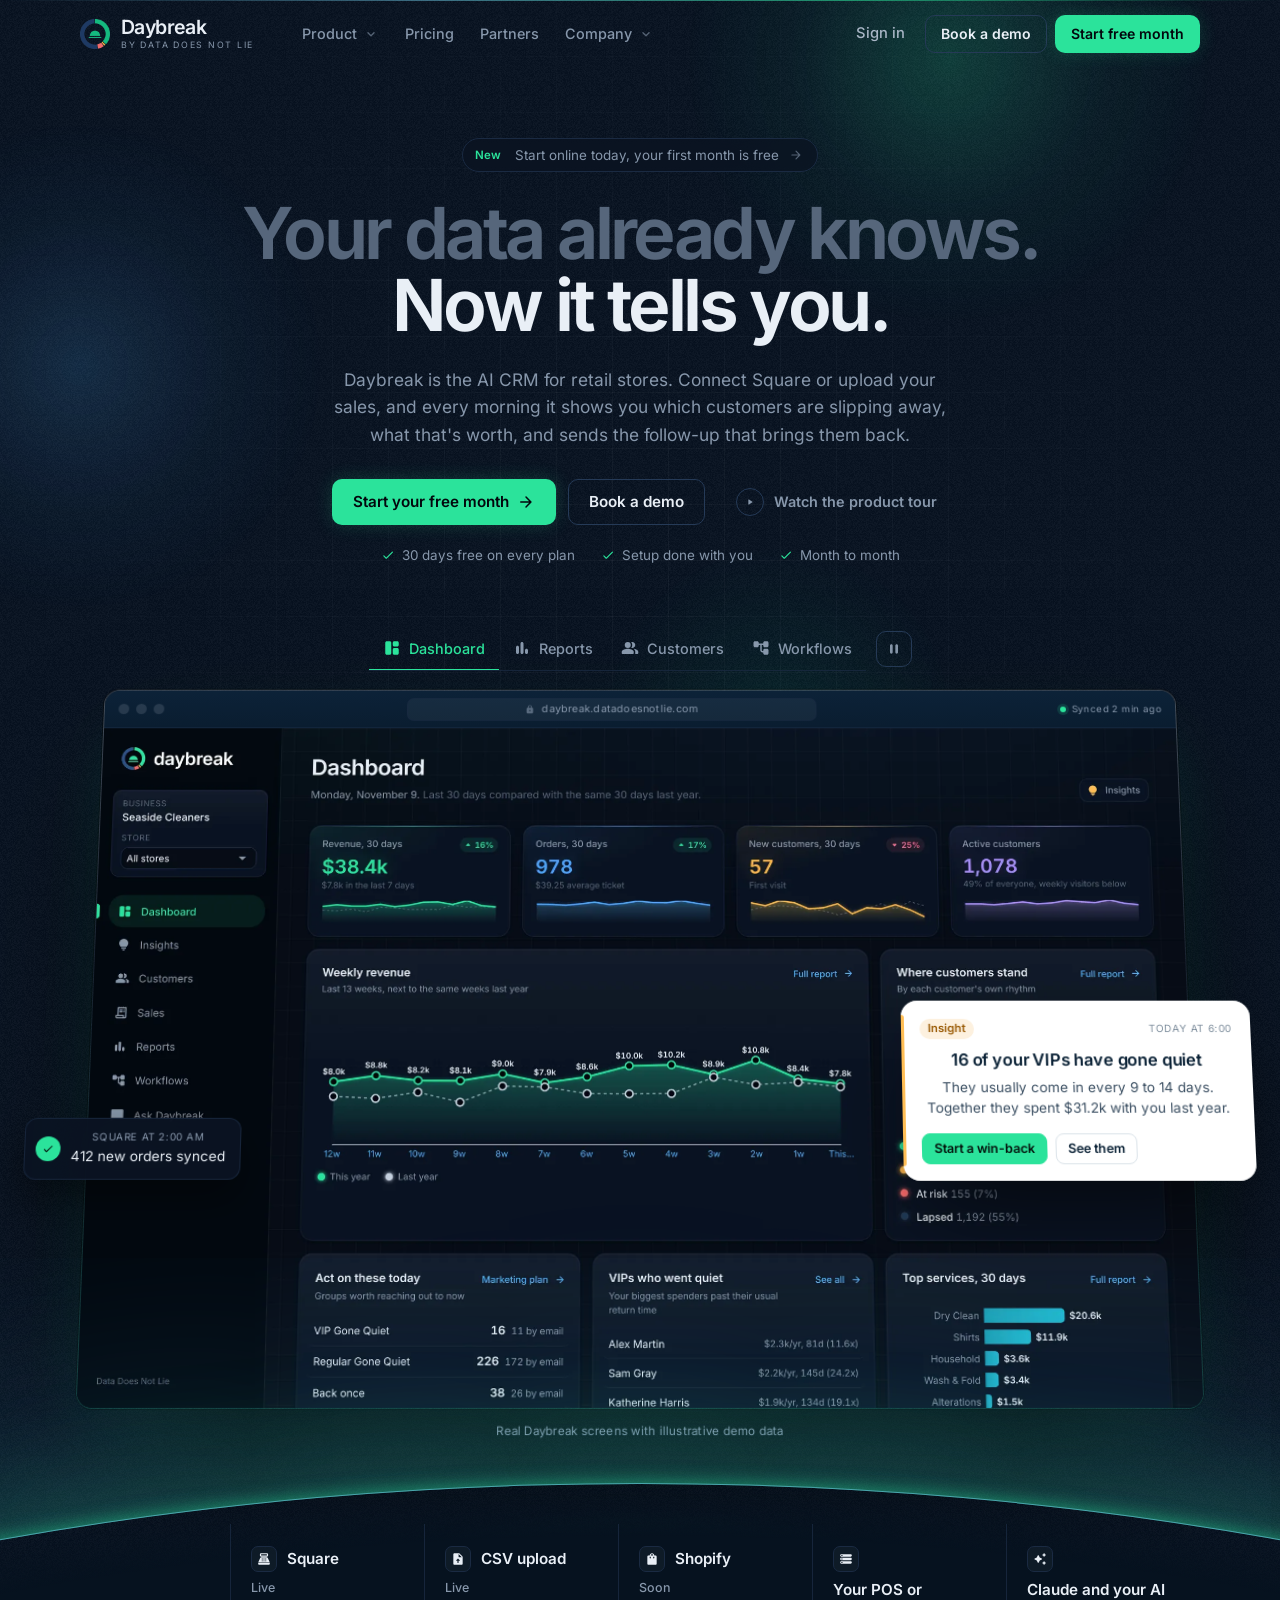
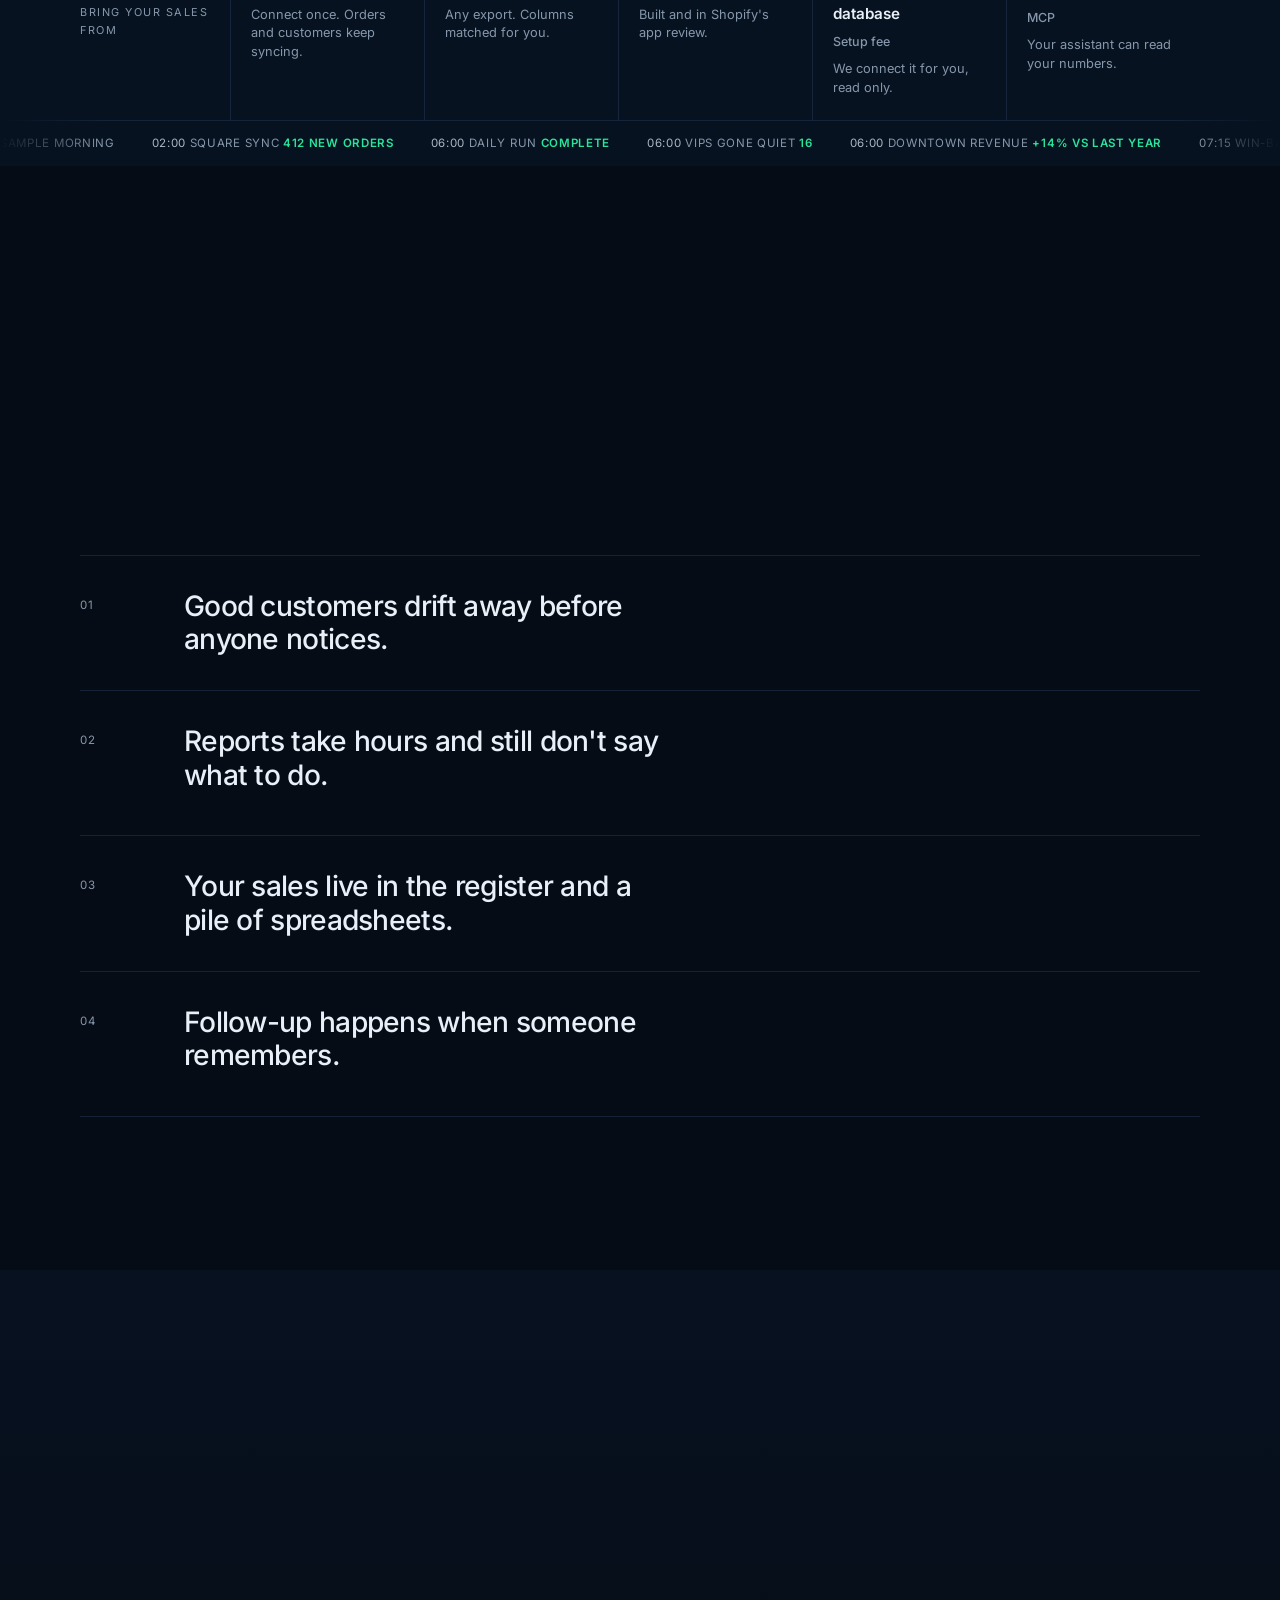
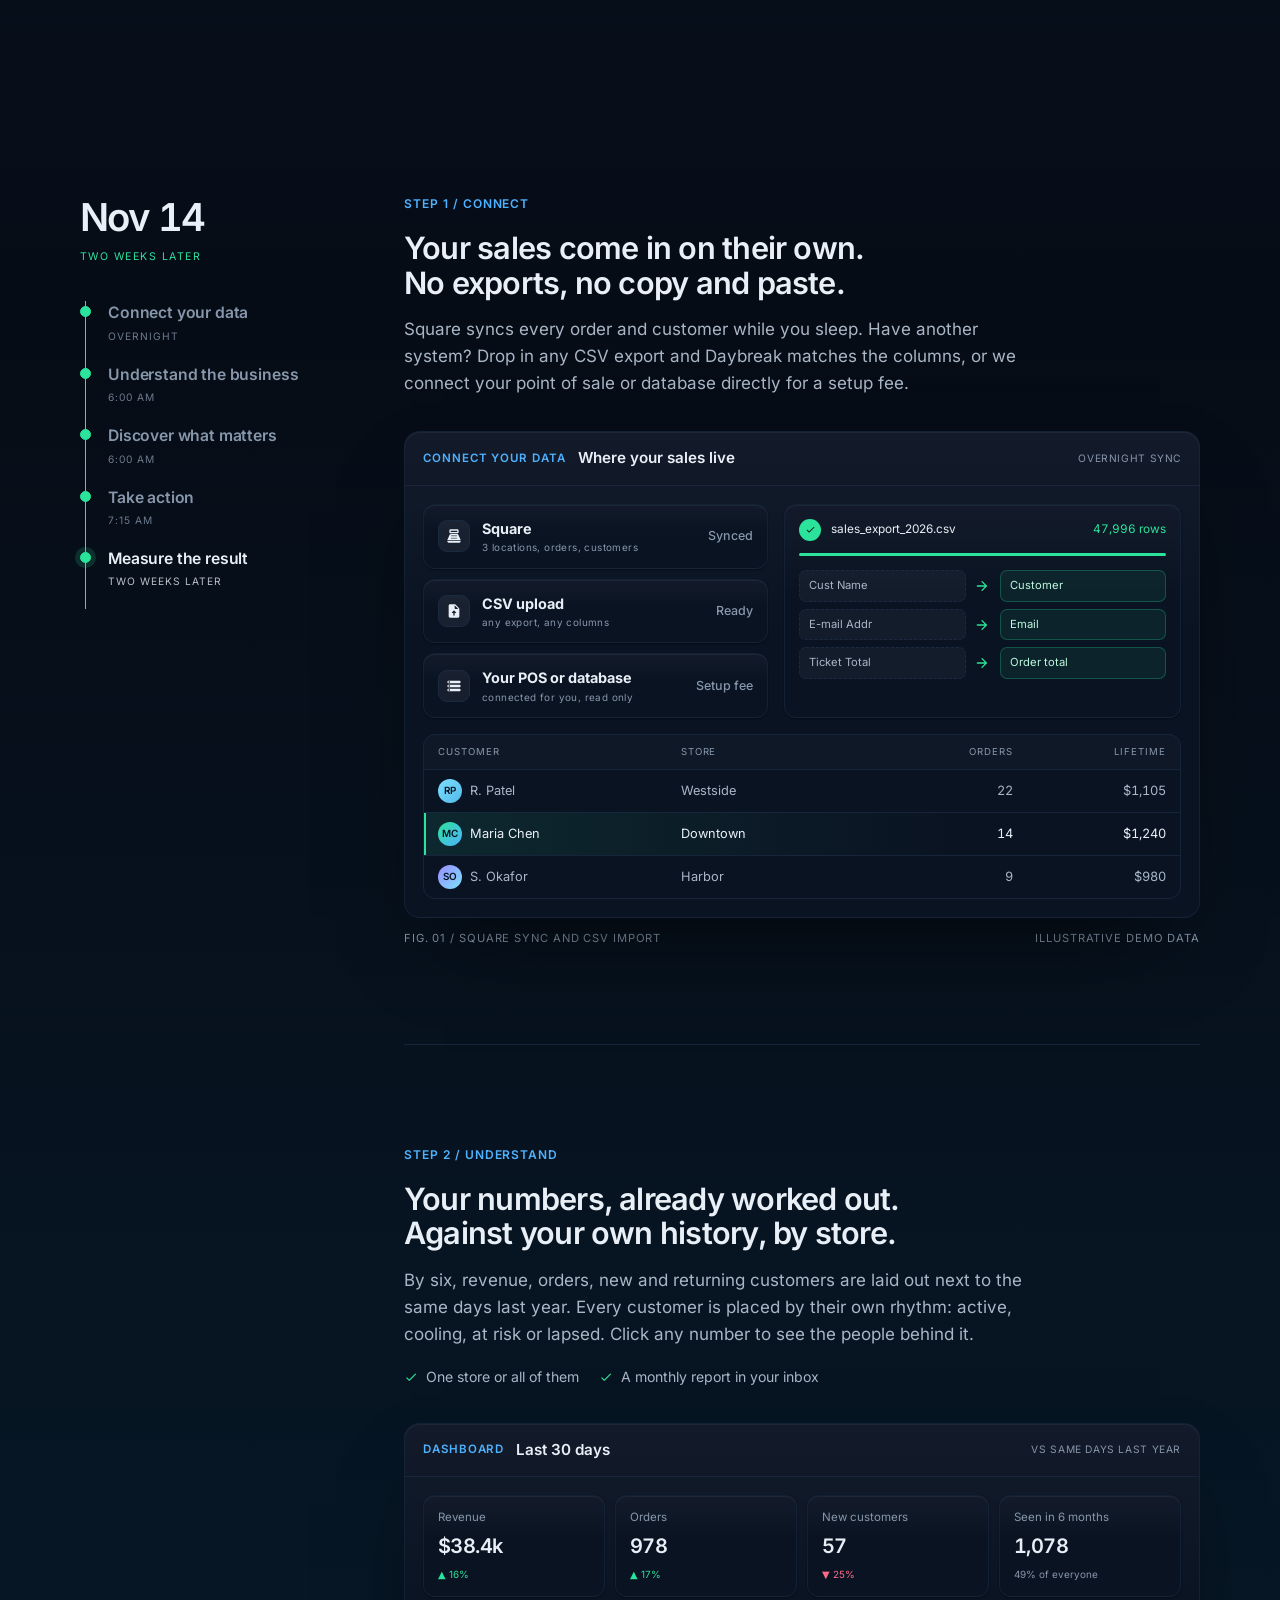
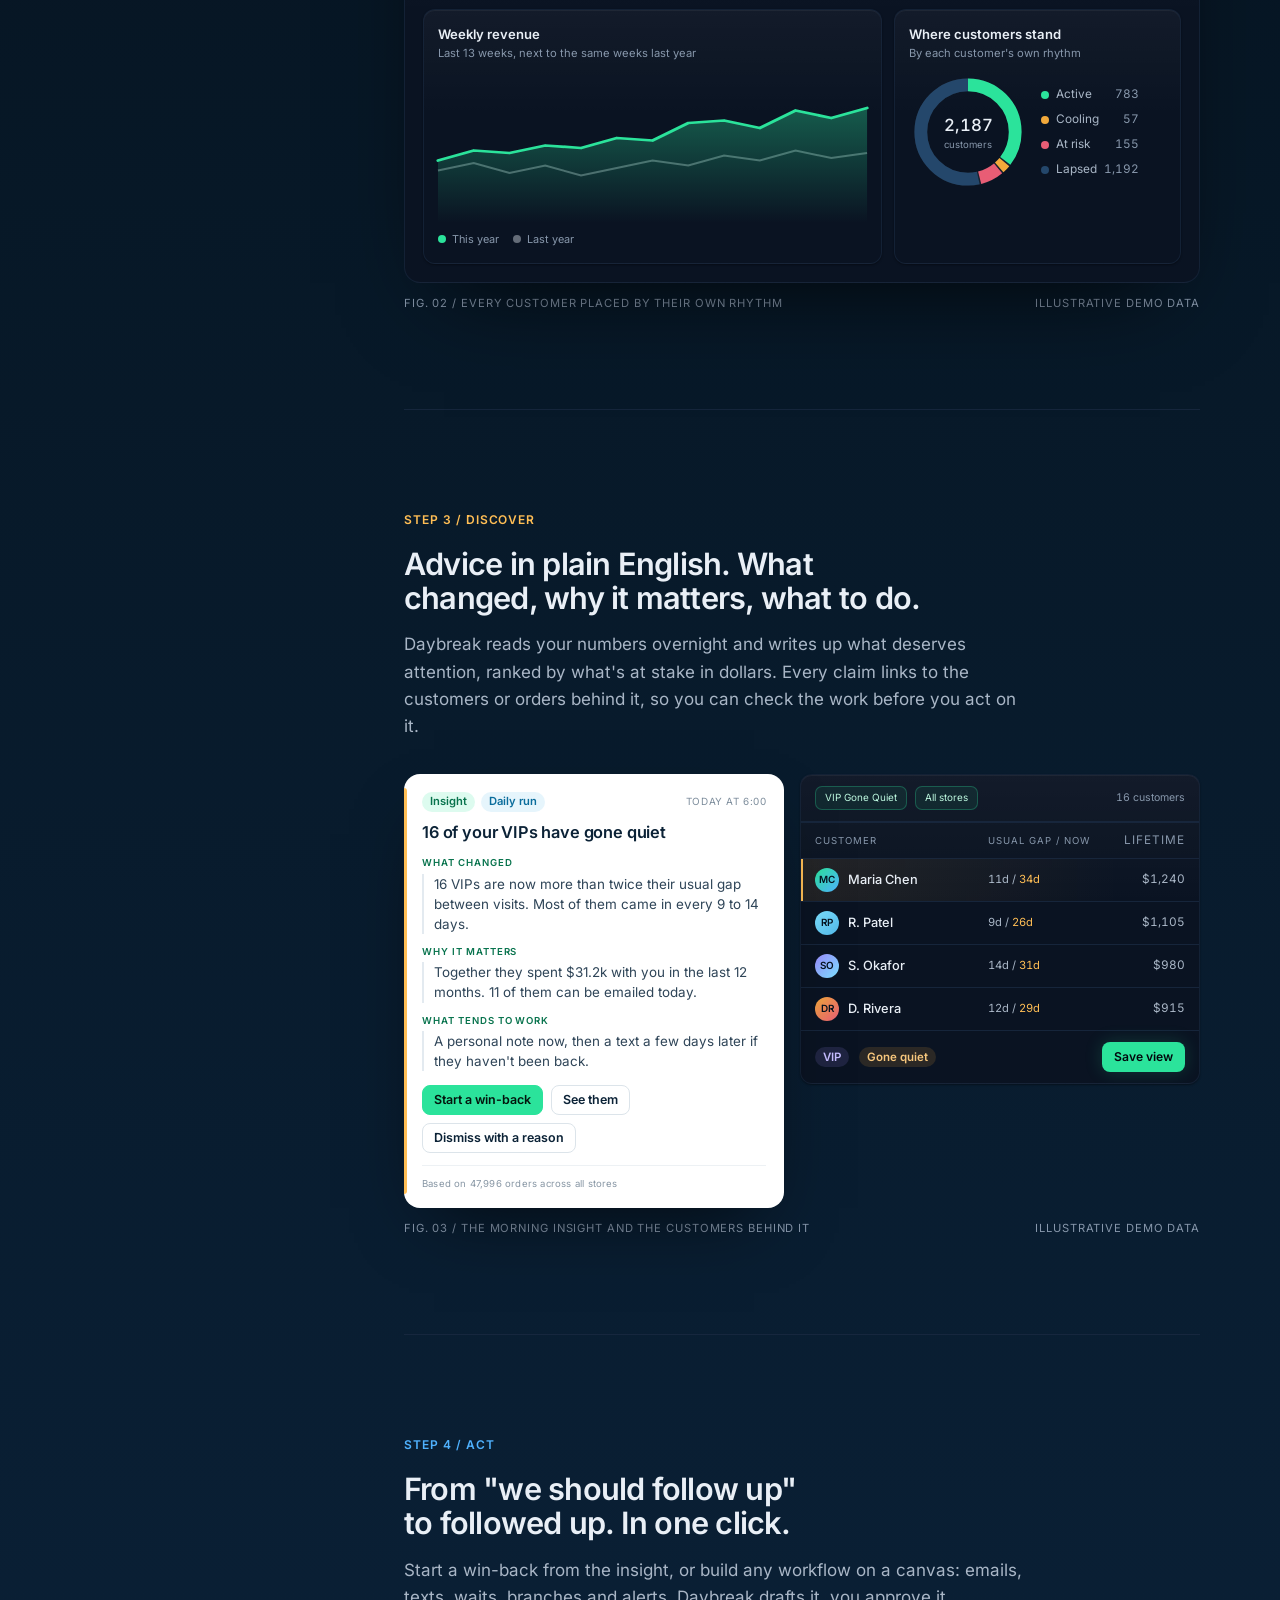
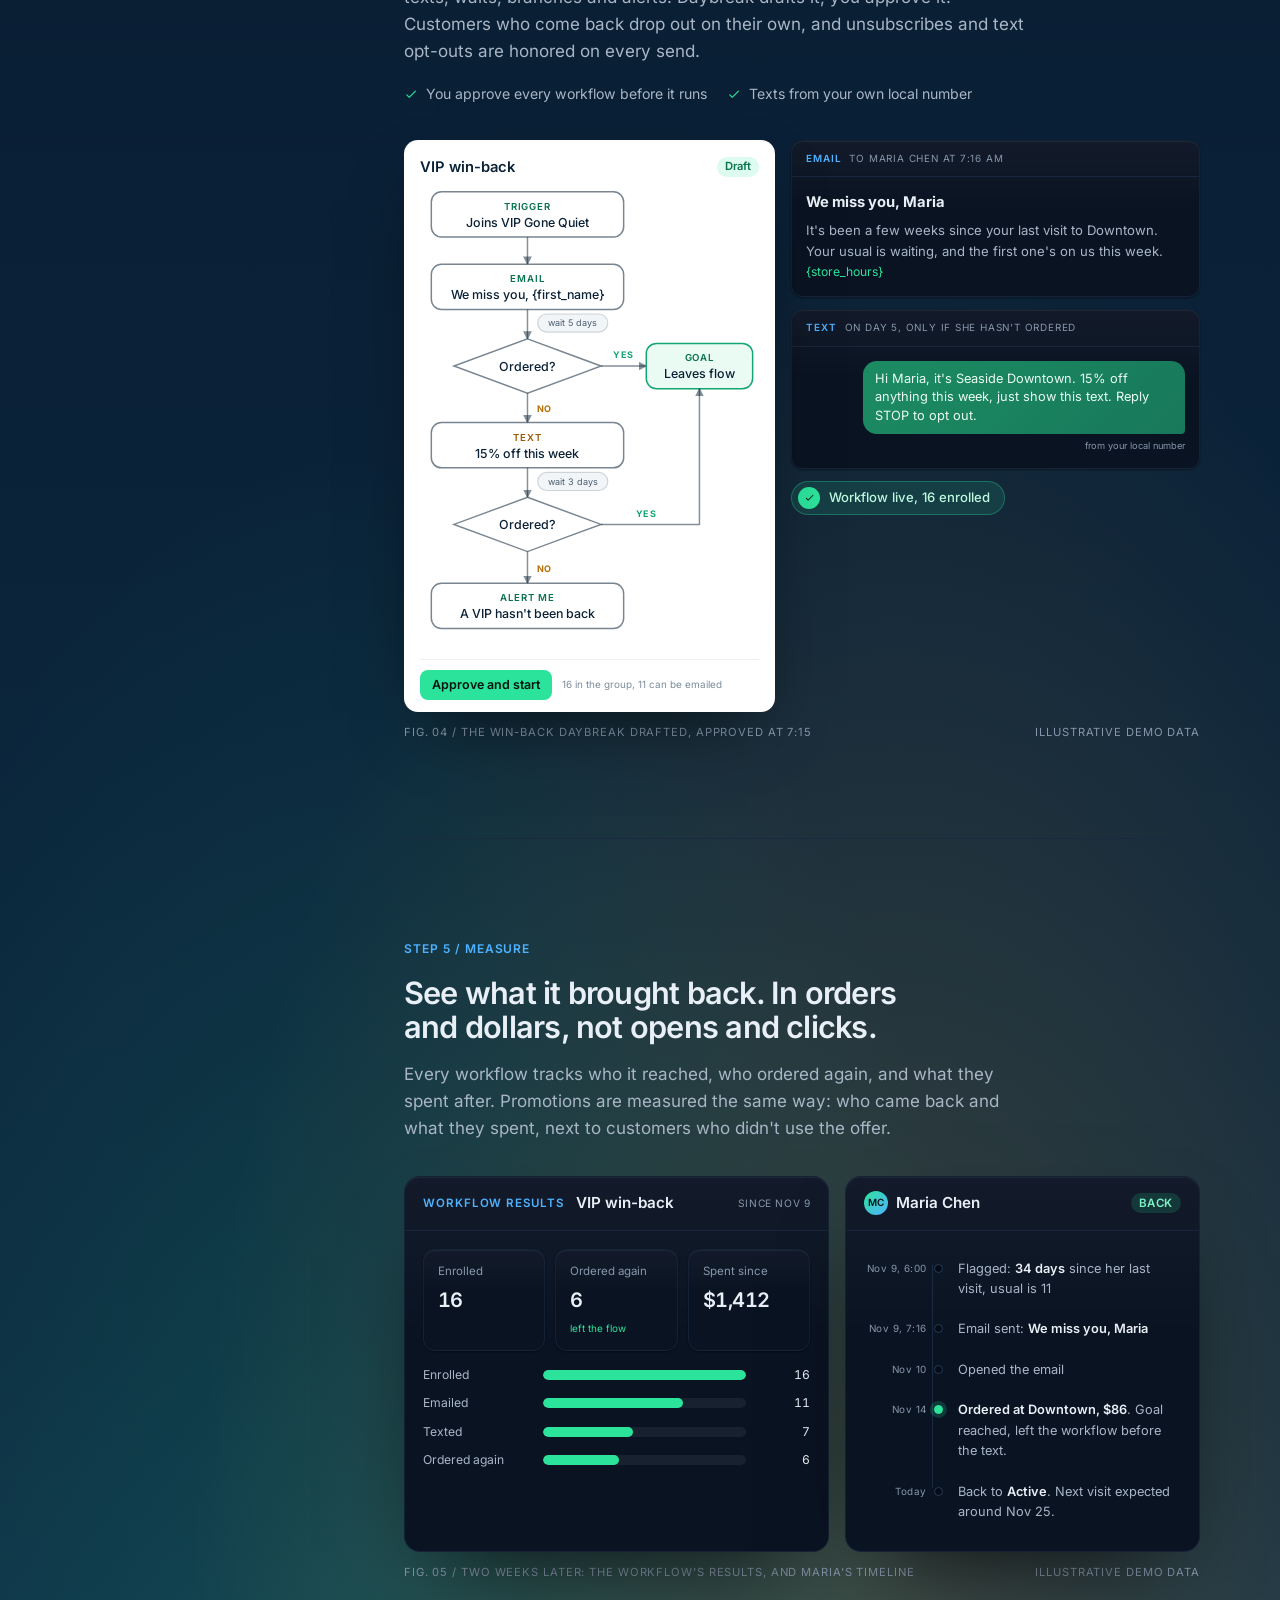
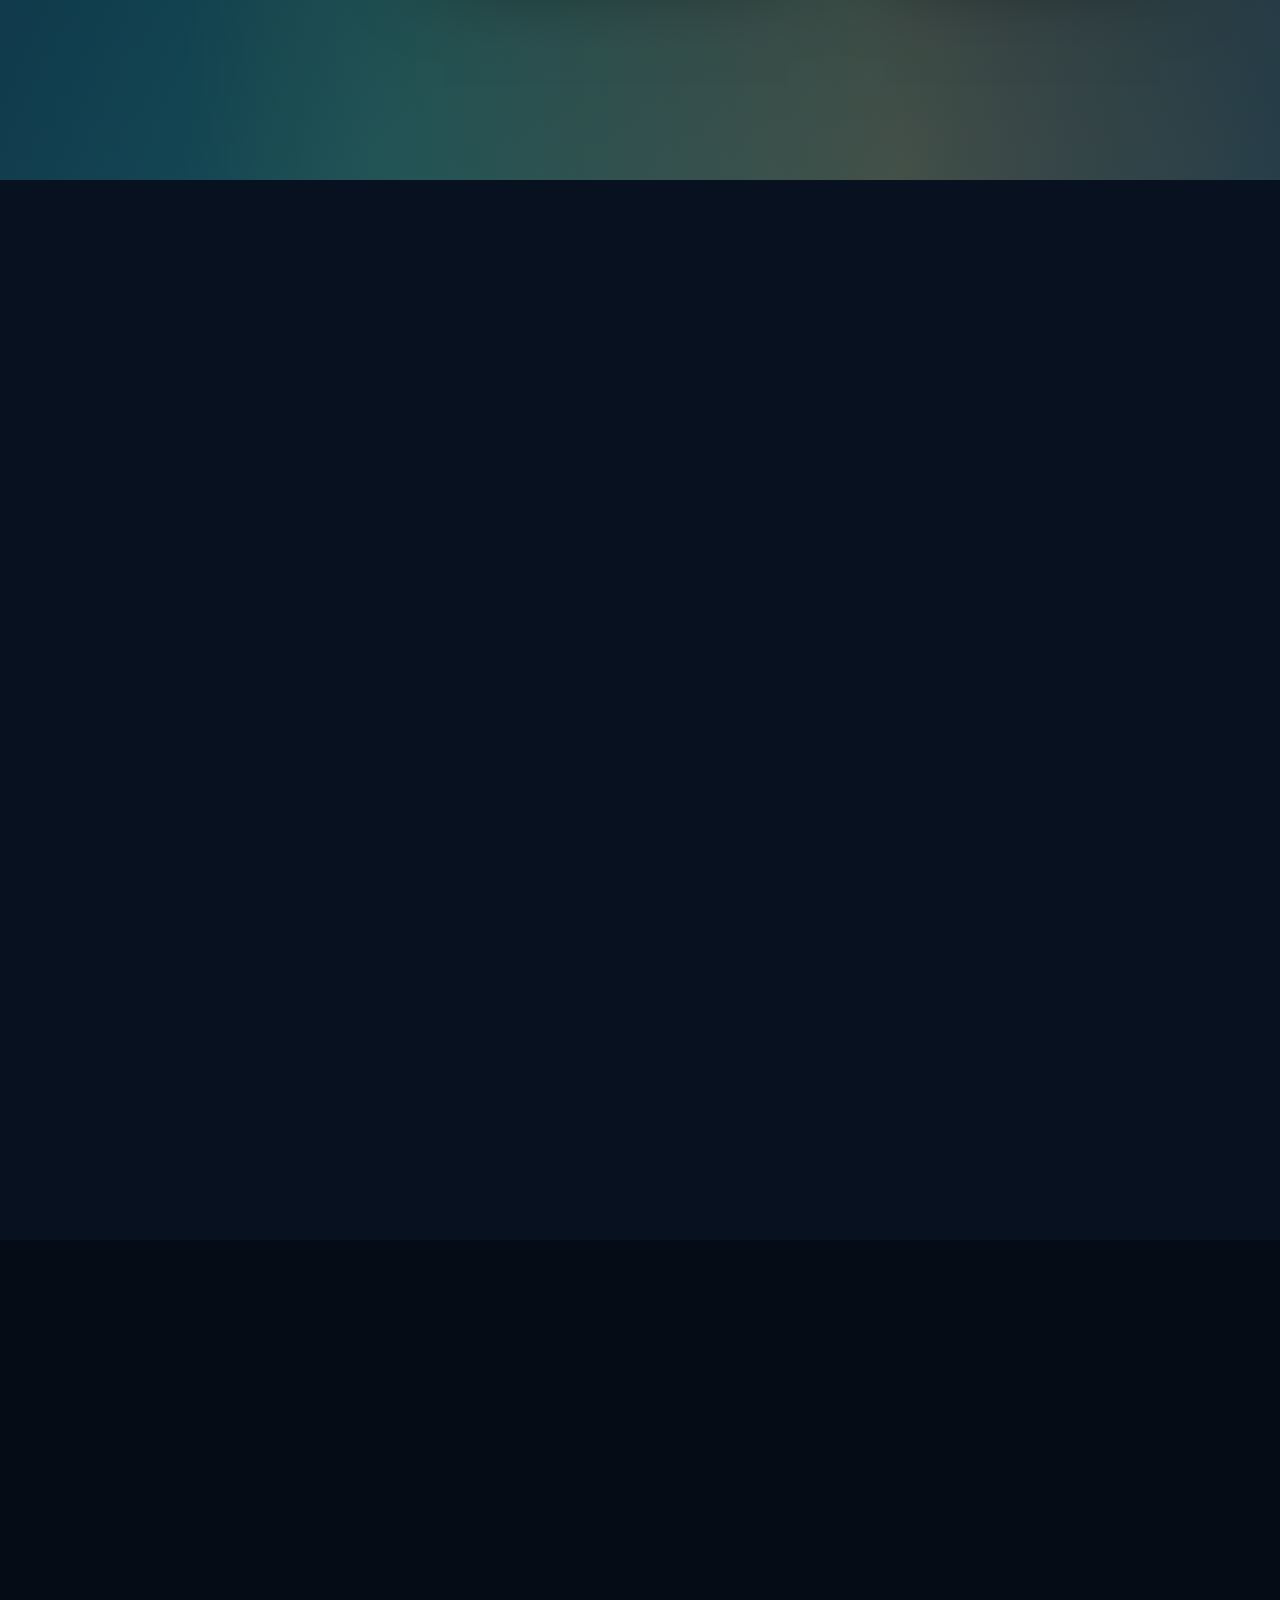
==== index.html @ 954684ff "New product tour recorded from the real app (replaces the old video that showed Shopify as connected" ====
<!DOCTYPE html>
<html lang="en" class="no-js">
<head>
<meta charset="UTF-8">
<meta name="viewport" content="width=device-width, initial-scale=1.0, viewport-fit=cover">
<title>Daybreak, the AI CRM for retail stores | Data Does Not Lie</title>
<meta name="description" content="Daybreak turns your Square or CSV sales data into clear reports, a short list each morning of customers worth winning back, and email and text follow-up that runs itself. 30 days free on every plan.">
<link rel="canonical" href="https://datadoesnotlie.com/">
<meta name="robots" content="index, follow, max-image-preview:large">
<meta name="theme-color" content="#081C30">
<meta property="og:site_name" content="Data Does Not Lie">
<meta property="og:type" content="website">
<meta property="og:url" content="https://datadoesnotlie.com/">
<meta property="og:title" content="Daybreak: your data already knows. Now it tells you.">
<meta property="og:description" content="The AI CRM for retail stores. Reports that build themselves, a morning list of who to win back, and follow-up that runs itself. 30 days free.">
<meta property="og:image" content="https://datadoesnotlie.com/assets/og-home.jpg">
<meta name="twitter:card" content="summary_large_image">
<meta name="twitter:title" content="Daybreak: your data already knows. Now it tells you.">
<meta name="twitter:description" content="The AI CRM for retail stores. Reports that build themselves, a morning list of who to win back, and follow-up that runs itself. 30 days free.">
<meta name="twitter:image" content="https://datadoesnotlie.com/assets/og-home.jpg">
<link rel="icon" type="image/png" href="assets/daybreak-logo.png">
<link rel="preload" href="fonts/inter-latin-wght-normal.woff2" as="font" type="font/woff2" crossorigin>
<link rel="preload" href="assets/app-dashboard.webp" as="image" fetchpriority="high">
<link rel="stylesheet" href="assets/site.min.css">
<script>document.documentElement.classList.remove("no-js")</script>
<!-- @jsonld -->
<script type="application/ld+json">{"@context":"https://schema.org","@graph":[{"@type":"Organization","@id":"https://datadoesnotlie.com/#org","name":"Data Does Not Lie","url":"https://datadoesnotlie.com/","logo":{"@type":"ImageObject","url":"https://datadoesnotlie.com/assets/daybreak-logo.png","width":512,"height":512},"slogan":"Your data already knows. Now it tells you.","founder":{"@id":"https://datadoesnotlie.com/#founder"}},{"@type":"Person","@id":"https://datadoesnotlie.com/#founder","name":"Cameron Patalano","jobTitle":"Founder","worksFor":{"@id":"https://datadoesnotlie.com/#org"},"image":"https://datadoesnotlie.com/assets/cameron-patalano.jpg","url":"https://datadoesnotlie.com/#about","sameAs":["https://www.linkedin.com/in/cameronpatalano","https://a.co/d/0gF1U46s"]},{"@type":"WebSite","@id":"https://datadoesnotlie.com/#website","name":"Data Does Not Lie","url":"https://datadoesnotlie.com/","publisher":{"@id":"https://datadoesnotlie.com/#org"}},{"@type":"SoftwareApplication","@id":"https://datadoesnotlie.com/#daybreak","name":"Daybreak","alternateName":"Daybreak by Data Does Not Lie","applicationCategory":"BusinessApplication","applicationSubCategory":"CRM","operatingSystem":"Web","url":"https://datadoesnotlie.com/","image":"https://datadoesnotlie.com/assets/app-dashboard.webp","description":"Daybreak is the AI CRM for retail stores. Connect Square or upload a CSV and it builds your reports, tells you each morning which customers need attention, and runs email and text follow-up for you.","publisher":{"@id":"https://datadoesnotlie.com/#org"},"offers":[{"@type":"Offer","name":"Daybreak Growth","description":"For retailers with 1 to 4 stores who want setup and support included. $497 one-time setup, then 30 days free, then $497 a month.","price":"497.00","priceCurrency":"USD","priceSpecification":{"@type":"UnitPriceSpecification","price":"497.00","priceCurrency":"USD","billingDuration":"P1M","unitText":"MONTH"},"url":"https://datadoesnotlie.com/pricing.html","availability":"https://schema.org/InStock","seller":{"@id":"https://datadoesnotlie.com/#org"}},{"@type":"Offer","name":"Daybreak Premier","description":"For retailers with 5 to 20 stores who want it done for them. $2,497 one-time setup, then 30 days free, then $997 a month.","price":"997.00","priceCurrency":"USD","priceSpecification":{"@type":"UnitPriceSpecification","price":"997.00","priceCurrency":"USD","billingDuration":"P1M","unitText":"MONTH"},"url":"https://datadoesnotlie.com/pricing.html","availability":"https://schema.org/InStock","seller":{"@id":"https://datadoesnotlie.com/#org"}},{"@type":"Offer","name":"Daybreak Enterprise","description":"For chains with 20+ stores and franchise groups. Priced on a call.","price":"2500.00","priceCurrency":"USD","priceSpecification":{"@type":"UnitPriceSpecification","price":"2500.00","priceCurrency":"USD","billingDuration":"P1M","unitText":"MONTH","minPrice":"2500.00"},"url":"https://datadoesnotlie.com/index.html#demo","availability":"https://schema.org/InStock","seller":{"@id":"https://datadoesnotlie.com/#org"}},{"@type":"Offer","name":"Daybreak Partner","description":"For agencies and consultants who want to sell an AI CRM under their own brand. No setup fee, then 30 days free, then $1,297 a month.","price":"1297.00","priceCurrency":"USD","priceSpecification":{"@type":"UnitPriceSpecification","price":"1297.00","priceCurrency":"USD","billingDuration":"P1M","unitText":"MONTH"},"url":"https://datadoesnotlie.com/partners.html","availability":"https://schema.org/InStock","seller":{"@id":"https://datadoesnotlie.com/#org"}}]},{"@type":"FAQPage","mainEntity":[{"@type":"Question","name":"What is Daybreak?","acceptedAnswer":{"@type":"Answer","text":"Daybreak is the AI CRM for retail stores, made by Data Does Not Lie. It turns your sales data into clear reports, a short list each morning of customers worth reaching and why, and email and text follow-up that runs itself."}},{"@type":"Question","name":"Where does my data come from?","acceptedAnswer":{"@type":"Answer","text":"Square connects directly and keeps syncing. Shopify is coming soon. Any other system can send a CSV export, and Daybreak matches the columns for you. We can also connect almost any database or point of sale for an added setup fee."}},{"@type":"Question","name":"How much does it cost?","acceptedAnswer":{"@type":"Answer","text":"Growth is $497 a month and Premier is $997 a month, each with a one-time setup fee and the first 30 days free. Enterprise starts at $2,500 a month. Agencies can resell Daybreak on the Partner plan. See the pricing page for everything included."}},{"@type":"Question","name":"Do I need someone technical to use it?","acceptedAnswer":{"@type":"Answer","text":"No. Reports build themselves, the advice is written in plain English, and every recommendation comes with a one-click action. Setup is done with you. It's built for owners and managers."}},{"@type":"Question","name":"What does the AI actually do?","acceptedAnswer":{"@type":"Answer","text":"Every morning it reads your numbers by store against your own history. When something deserves attention it tells you what changed, why it matters in dollars and what to do, and links to the customers or orders behind it. You can also chat with your data in Ask Daybreak, or connect Claude and other AI tools over MCP. Workflows it drafts wait for your approval before they run. The AI marketing assistant is included in every plan, not an add-on."}},{"@type":"Question","name":"Can it send email and texts?","acceptedAnswer":{"@type":"Answer","text":"Yes. Workflows send email and texts with waits and branches. Customers who come back drop out automatically, and unsubscribes and text opt-outs are honored on every send. Texting uses your own local number, registered with the carriers."}},{"@type":"Question","name":"Can I cancel?","acceptedAnswer":{"@type":"Answer","text":"Yes, any time. Plans are month to month. If you cancel you keep read access for 30 days to export your data."}},{"@type":"Question","name":"Who is behind Daybreak?","acceptedAnswer":{"@type":"Answer","text":"Data Does Not Lie, founded by Cameron Patalano. We also offer Custom Development and Website Development with SEO and AEO built in."}}]}]}</script>
<!-- /@jsonld -->
</head>
<body>
<svg width="0" height="0" style="position:absolute" aria-hidden="true"><symbol id="i-check" viewBox="0 0 24 24"><path d="M9 16.17 5.53 12.7a.996.996 0 0 0-1.41 0c-.39.39-.39 1.02 0 1.41l4.18 4.18c.39.39 1.02.39 1.41 0L20.29 7.71c.39-.39.39-1.02 0-1.41a.996.996 0 0 0-1.41 0z"/></symbol><symbol id="i-arrow" viewBox="0 0 24 24"><path d="M5 13h11.17l-4.88 4.88c-.39.39-.39 1.03 0 1.42s1.02.39 1.41 0l6.59-6.59c.39-.39.39-1.02 0-1.41l-6.58-6.6a.996.996 0 0 0-1.41 0c-.39.39-.39 1.02 0 1.41L16.17 11H5c-.55 0-1 .45-1 1s.45 1 1 1"/></symbol><symbol id="i-expand" viewBox="0 0 24 24"><path d="M15.88 9.29 12 13.17 8.12 9.29a.996.996 0 0 0-1.41 0c-.39.39-.39 1.02 0 1.41l4.59 4.59c.39.39 1.02.39 1.41 0l4.59-4.59c.39-.39.39-1.02 0-1.41-.39-.38-1.03-.39-1.42 0"/></symbol></svg>
<!-- @header -->
<a class="skip" href="#main">Skip to content</a>
<header class="site-header">
  <div class="wrap bar">
    <a class="brand" href="index.html" aria-label="Daybreak by Data Does Not Lie, home">
      <img src="assets/daybreak-mark-96.png" alt="" width="30" height="30">
      <span class="words"><span class="name">Daybreak</span><span class="by">by Data Does Not Lie</span></span>
    </a>
    <nav class="nav" aria-label="Main">
      <div class="nav-item" data-menu>
        <button type="button" aria-expanded="false" aria-controls="menu-product" data-current>Product <svg class="chev" width="10" height="10" aria-hidden="true" viewBox="0 0 24 24" fill="currentColor"><path d="M15.88 9.29 12 13.17 8.12 9.29a.996.996 0 0 0-1.41 0c-.39.39-.39 1.02 0 1.41l4.59 4.59c.39.39 1.02.39 1.41 0l4.59-4.59c.39-.39.39-1.02 0-1.41-.39-.38-1.03-.39-1.42 0"/></svg></button>
        <div class="menu" id="menu-product">
          <div class="menu-grid">
            <div class="menu-links"><a href="index.html#how"><span class="mi"><svg width="16" height="16" aria-hidden="true" viewBox="0 0 24 24" fill="currentColor"><path d="m16.85 6.85 1.44 1.44-4.88 4.88-3.29-3.29a.996.996 0 0 0-1.41 0l-6 6.01c-.39.39-.39 1.02 0 1.41s1.02.39 1.41 0L9.41 12l3.29 3.29c.39.39 1.02.39 1.41 0l5.59-5.58 1.44 1.44c.31.31.85.09.85-.35V6.5c.01-.28-.21-.5-.49-.5h-4.29c-.45 0-.67.54-.36.85"/></svg></span><span><b>How it works</b><span>From your sales to a customer walking back in</span></span></a><a href="index.html#ask"><span class="mi"><svg width="16" height="16" aria-hidden="true" viewBox="0 0 24 24" fill="currentColor"><path d="M20 2H4c-1.1 0-2 .9-2 2v18l4-4h14c1.1 0 2-.9 2-2V4c0-1.1-.9-2-2-2"/></svg></span><span><b>Ask Daybreak</b><span>Chat with your own numbers</span></span></a><a href="index.html#mobile"><span class="mi"><svg width="16" height="16" aria-hidden="true" viewBox="0 0 24 24" fill="currentColor"><path d="M15.5 1h-8C6.12 1 5 2.12 5 3.5v17C5 21.88 6.12 23 7.5 23h8c1.38 0 2.5-1.12 2.5-2.5v-17C18 2.12 16.88 1 15.5 1m-4 21c-.83 0-1.5-.67-1.5-1.5s.67-1.5 1.5-1.5 1.5.67 1.5 1.5-.67 1.5-1.5 1.5m4.5-4H7V4h9z"/></svg></span><span><b>On your phone</b><span>Your morning brief, wherever you are</span></span></a><a href="index.html#features"><span class="mi"><svg width="16" height="16" aria-hidden="true" viewBox="0 0 24 24" fill="currentColor"><path d="m21.9 7.89-1.05-3.37c-.22-.9-1-1.52-1.91-1.52H5.05c-.9 0-1.69.63-1.9 1.52L2.1 7.89c-.46 1.97.85 3.11.9 3.17V19c0 1.1.9 2 2 2h14c1.1 0 2-.9 2-2v-7.94c1.12-1.12 1.09-2.41.9-3.17M13 5h1.96l.54 3.52c.09.71-.39 1.48-1.28 1.48-.67 0-1.22-.59-1.22-1.31zM6.44 8.86c-.08.65-.6 1.14-1.21 1.14-.93 0-1.35-.97-1.19-1.64L5.05 5h1.97zM11 8.69c0 .72-.55 1.31-1.29 1.31-.75 0-1.3-.7-1.22-1.48L9.04 5H11zM18.77 10c-.61 0-1.14-.49-1.21-1.14L16.98 5l1.93-.01 1.05 3.37c.16.67-.25 1.64-1.19 1.64"/></svg></span><span><b>Many stores</b><span>Every location, side by side</span></span></a><a href="index.html#integrations"><span class="mi"><svg width="16" height="16" aria-hidden="true" viewBox="0 0 24 24" fill="currentColor"><path d="M8.4 18.2c.38.5.6 1.12.6 1.8 0 1.66-1.34 3-3 3s-3-1.34-3-3 1.34-3 3-3c.44 0 .85.09 1.23.26l1.41-1.77c-.92-1.03-1.29-2.39-1.09-3.69l-2.03-.68c-.54.83-1.46 1.38-2.52 1.38-1.66 0-3-1.34-3-3s1.34-3 3-3 3 1.34 3 3c0 .07 0 .14-.01.21l2.03.68c.64-1.21 1.82-2.09 3.22-2.32V5.91C9.96 5.57 9 4.4 9 3c0-1.66 1.34-3 3-3s3 1.34 3 3c0 1.4-.96 2.57-2.25 2.91v2.16c1.4.23 2.58 1.11 3.22 2.32L18 9.71V9.5c0-1.66 1.34-3 3-3s3 1.34 3 3-1.34 3-3 3c-1.06 0-1.98-.55-2.52-1.37l-2.03.68c.2 1.29-.16 2.65-1.09 3.69l1.41 1.77Q17.34 17 18 17c1.66 0 3 1.34 3 3s-1.34 3-3 3-3-1.34-3-3c0-.68.22-1.3.6-1.8l-1.41-1.77c-1.35.75-3.01.76-4.37 0z"/></svg></span><span><b>Connections</b><span>Square, CSV, your POS and your AI</span></span></a></div>
            <a class="menu-feature" href="index.html#how"><img src="assets/app-dashboard.webp" alt="" width="320" height="200" loading="lazy"><b>See it work</b><span>One morning with Daybreak, start to finish</span></a>
          </div>
        </div>
      </div>
      <a href="pricing.html">Pricing</a>
      <a href="partners.html">Partners</a>
      <div class="nav-item" data-menu>
        <button type="button" aria-expanded="false" aria-controls="menu-company">Company <svg class="chev" width="10" height="10" aria-hidden="true" viewBox="0 0 24 24" fill="currentColor"><path d="M15.88 9.29 12 13.17 8.12 9.29a.996.996 0 0 0-1.41 0c-.39.39-.39 1.02 0 1.41l4.59 4.59c.39.39 1.02.39 1.41 0l4.59-4.59c.39-.39.39-1.02 0-1.41-.39-.38-1.03-.39-1.42 0"/></svg></button>
        <div class="menu menu-wide" id="menu-company"><div class="menu-grid one"><div class="menu-links"><a href="index.html#about"><span class="mi"><svg width="16" height="16" aria-hidden="true" viewBox="0 0 24 24" fill="currentColor"><path d="M12 12c2.21 0 4-1.79 4-4s-1.79-4-4-4-4 1.79-4 4 1.79 4 4 4m0 2c-2.67 0-8 1.34-8 4v1c0 .55.45 1 1 1h14c.55 0 1-.45 1-1v-1c0-2.66-5.33-4-8-4"/></svg></span><span><b>About</b><span>Who builds Daybreak</span></span></a><a href="blog.html"><span class="mi"><svg width="16" height="16" aria-hidden="true" viewBox="0 0 24 24" fill="currentColor"><path d="M17.5 4.5c-1.95 0-4.05.4-5.5 1.5-1.45-1.1-3.55-1.5-5.5-1.5-1.45 0-2.99.22-4.28.79C1.49 5.62 1 6.33 1 7.14v11.28c0 1.3 1.22 2.26 2.48 1.94.98-.25 2.02-.36 3.02-.36 1.56 0 3.22.26 4.56.92.6.3 1.28.3 1.87 0 1.34-.67 3-.92 4.56-.92 1 0 2.04.11 3.02.36 1.26.33 2.48-.63 2.48-1.94V7.14c0-.81-.49-1.52-1.22-1.85-1.28-.57-2.82-.79-4.27-.79M21 17.23c0 .63-.58 1.09-1.2.98-.75-.14-1.53-.2-2.3-.2-1.7 0-4.15.65-5.5 1.5V8c1.35-.85 3.8-1.5 5.5-1.5.92 0 1.83.09 2.7.28.46.1.8.51.8.98z"/><path d="M13.98 11.01c-.32 0-.61-.2-.71-.52-.13-.39.09-.82.48-.94 1.54-.5 3.53-.66 5.36-.45.41.05.71.42.66.83s-.42.71-.83.66c-1.62-.19-3.39-.04-4.73.39-.08.01-.16.03-.23.03m0 2.66c-.32 0-.61-.2-.71-.52-.13-.39.09-.82.48-.94 1.53-.5 3.53-.66 5.36-.45.41.05.71.42.66.83s-.42.71-.83.66c-1.62-.19-3.39-.04-4.73.39-.08.02-.16.03-.23.03m0 2.66c-.32 0-.61-.2-.71-.52-.13-.39.09-.82.48-.94 1.53-.5 3.53-.66 5.36-.45.41.05.71.42.66.83s-.42.7-.83.66c-1.62-.19-3.39-.04-4.73.39-.08.02-.16.03-.23.03"/></svg></span><span><b>Use cases</b><span>Real work, written up</span></span></a><a href="index.html#services"><span class="mi"><svg width="16" height="16" aria-hidden="true" viewBox="0 0 24 24" fill="currentColor"><path d="M8.7 15.9 4.8 12l3.9-3.9c.39-.39.39-1.01 0-1.4a.984.984 0 0 0-1.4 0l-4.59 4.59c-.39.39-.39 1.02 0 1.41l4.59 4.6c.39.39 1.01.39 1.4 0s.39-1.01 0-1.4m6.6 0 3.9-3.9-3.9-3.9a.984.984 0 0 1 0-1.4c.39-.39 1.01-.39 1.4 0l4.59 4.59c.39.39.39 1.02 0 1.41l-4.59 4.6c-.39.39-1.01.39-1.4 0a.984.984 0 0 1 0-1.4"/></svg></span><span><b>Custom development</b><span>Software built on your own data</span></span></a><a href="index.html#services"><span class="mi"><svg width="16" height="16" aria-hidden="true" viewBox="0 0 24 24" fill="currentColor"><path d="M11.99 2C6.47 2 2 6.48 2 12s4.47 10 9.99 10C17.52 22 22 17.52 22 12S17.52 2 11.99 2m6.93 6h-2.95c-.32-1.25-.78-2.45-1.38-3.56 1.84.63 3.37 1.91 4.33 3.56M12 4.04c.83 1.2 1.48 2.53 1.91 3.96h-3.82c.43-1.43 1.08-2.76 1.91-3.96M4.26 14C4.1 13.36 4 12.69 4 12s.1-1.36.26-2h3.38c-.08.66-.14 1.32-.14 2s.06 1.34.14 2zm.82 2h2.95c.32 1.25.78 2.45 1.38 3.56-1.84-.63-3.37-1.9-4.33-3.56m2.95-8H5.08c.96-1.66 2.49-2.93 4.33-3.56C8.81 5.55 8.35 6.75 8.03 8M12 19.96c-.83-1.2-1.48-2.53-1.91-3.96h3.82c-.43 1.43-1.08 2.76-1.91 3.96M14.34 14H9.66c-.09-.66-.16-1.32-.16-2s.07-1.35.16-2h4.68c.09.65.16 1.32.16 2s-.07 1.34-.16 2m.25 5.56c.6-1.11 1.06-2.31 1.38-3.56h2.95c-.96 1.65-2.49 2.93-4.33 3.56M16.36 14c.08-.66.14-1.32.14-2s-.06-1.34-.14-2h3.38c.16.64.26 1.31.26 2s-.1 1.36-.26 2z"/></svg></span><span><b>Website development</b><span>Fast sites with AEO built in</span></span></a><a href="index.html#demo"><span class="mi"><svg width="16" height="16" aria-hidden="true" viewBox="0 0 24 24" fill="currentColor"><path d="M20 4H4c-1.1 0-2 .9-2 2v12c0 1.1.9 2 2 2h16c1.1 0 2-.9 2-2V6c0-1.1-.9-2-2-2m-.4 4.25-6.54 4.09c-.65.41-1.47.41-2.12 0L4.4 8.25c-.25-.16-.4-.43-.4-.72 0-.67.73-1.07 1.3-.72L12 11l6.7-4.19c.57-.35 1.3.05 1.3.72 0 .29-.15.56-.4.72"/></svg></span><span><b>Contact</b><span>Book a call with us</span></span></a></div></div></div>
      </div>
    </nav>
    <div class="header-cta">
      <a class="signin" href="sign-in.html">Sign in</a>
      <a class="btn btn-ghost hdr-demo" href="index.html#demo">Book a demo</a>
      <a class="btn btn-primary" href="pricing.html">Start free month</a>
    </div>
    <button class="menu-btn" type="button" aria-label="Menu" aria-expanded="false" aria-controls="mobile-nav"><span></span></button>
  </div>
  <div class="mobile-nav" id="mobile-nav">
    <div class="group"><span>Daybreak</span><a href="index.html#how">How it works</a><a href="index.html#ask">Ask Daybreak</a><a href="index.html#mobile">On your phone</a><a href="index.html#features">Many stores</a><a href="index.html#integrations">Connections</a><a href="pricing.html">Pricing</a><a href="partners.html">Partner program</a></div>
    <div class="group"><span>Data Does Not Lie</span><a href="index.html#about">About</a><a href="blog.html">Use cases</a><a href="index.html#services">Services</a><a href="sign-in.html">Sign in</a></div>
    <div class="cta-row"><a class="btn btn-ghost" href="index.html#demo">Book a demo</a><a class="btn btn-primary" href="pricing.html">Start free month</a></div>
  </div>
</header>
<!-- /@header -->

<main id="main" class="flush">

<!-- ======================= HERO ======================= -->
<section class="sky hero" aria-labelledby="hero-title" data-hero>
  <div class="top-edge" aria-hidden="true"></div>
  <div class="sky-layer" aria-hidden="true">
    <div class="grid"></div>
    <div class="light l1"></div><div class="light l2"></div><div class="light l3"></div>
    <div class="sun"></div>
    <div class="grain"></div>
  </div>

  <div class="wrap">
    <a class="pill load" href="pricing.html"><span class="tag">New</span>Start online today, your first month is free<svg class="arrow" width="14" height="14" aria-hidden="true" viewBox="0 0 24 24" fill="currentColor"><use href="#i-arrow"/></svg></a>
    <h1 id="hero-title" class="h1 load">
      <span class="split-line"><span class="quiet">Your data already knows.</span></span>
      <span class="split-line"><span style="--d:.12s">Now it tells you.</span></span>
    </h1>
    <p class="lede load d2">Daybreak is the AI CRM for retail stores. Connect Square or upload your sales, and every morning it shows you which customers are slipping away, what that's worth, and sends the follow-up that brings them back.</p>
    <div class="hero-ctas load d3">
      <a class="btn btn-primary btn-lg" href="pricing.html">Start your free month <svg class="arrow" width="15" height="15" aria-hidden="true" viewBox="0 0 24 24" fill="currentColor"><use href="#i-arrow"/></svg></a>
      <a class="btn btn-ghost btn-lg" href="#demo">Book a demo</a>
      <button class="btn btn-quiet" type="button" data-video-open><span class="play-ring"><svg width="10" height="10" aria-hidden="true" viewBox="0 0 24 24" fill="currentColor"><path d="M8 6.82v10.36c0 .79.87 1.27 1.54.84l8.14-5.18c.62-.39.62-1.29 0-1.69L9.54 5.98C8.87 5.55 8 6.03 8 6.82"/></svg></span>Watch the product tour</button>
    </div>
    <div class="hero-proof load d4">
      <span><svg width="14" height="14" aria-hidden="true" viewBox="0 0 24 24" fill="currentColor"><use href="#i-check"/></svg>30 days free on every plan</span>
      <span><svg width="14" height="14" aria-hidden="true" viewBox="0 0 24 24" fill="currentColor"><use href="#i-check"/></svg>Setup done with you</span>
      <span><svg width="14" height="14" aria-hidden="true" viewBox="0 0 24 24" fill="currentColor"><use href="#i-check"/></svg>Month to month</span>
    </div>
  </div>

  <!-- Product showcase: real screens, layered live elements -->
  <div class="showcase rise" data-showcase>
    <div class="show-bar">
    <div class="show-tabs" role="tablist" aria-label="Daybreak screens">
      <button type="button" role="tab" aria-selected="true" aria-controls="screens" data-tab="0"><svg width="14" height="14" aria-hidden="true" viewBox="0 0 24 24" fill="currentColor"><path d="M9 21H5c-1.1 0-2-.9-2-2V5c0-1.1.9-2 2-2h4c1.1 0 2 .9 2 2v14c0 1.1-.9 2-2 2m6 0h4c1.1 0 2-.9 2-2v-5c0-1.1-.9-2-2-2h-4c-1.1 0-2 .9-2 2v5c0 1.1.9 2 2 2m6-13V5c0-1.1-.9-2-2-2h-4c-1.1 0-2 .9-2 2v3c0 1.1.9 2 2 2h4c1.1 0 2-.9 2-2"/></svg>Dashboard<span class="bar-p"><i></i></span></button>
      <button type="button" role="tab" aria-selected="false" aria-controls="screens" data-tab="1"><svg width="14" height="14" aria-hidden="true" viewBox="0 0 24 24" fill="currentColor"><path d="M6 20c1.1 0 2-.9 2-2v-7c0-1.1-.9-2-2-2s-2 .9-2 2v7c0 1.1.9 2 2 2m10-5v3c0 1.1.9 2 2 2s2-.9 2-2v-3c0-1.1-.9-2-2-2s-2 .9-2 2m-4 5c1.1 0 2-.9 2-2V6c0-1.1-.9-2-2-2s-2 .9-2 2v12c0 1.1.9 2 2 2"/></svg>Reports<span class="bar-p"><i></i></span></button>
      <button type="button" role="tab" aria-selected="false" aria-controls="screens" data-tab="2"><svg width="14" height="14" aria-hidden="true" viewBox="0 0 24 24" fill="currentColor"><path d="M16.67 13.13C18.04 14.06 19 15.32 19 17v3h3c.55 0 1-.45 1-1v-2c0-2.18-3.57-3.47-6.33-3.87"/><path d="M15 12c2.21 0 4-1.79 4-4s-1.79-4-4-4c-.47 0-.91.1-1.33.24C14.5 5.27 15 6.58 15 8s-.5 2.73-1.33 3.76c.42.14.86.24 1.33.24m-6 1c-2.67 0-8 1.34-8 4v2c0 .55.45 1 1 1h14c.55 0 1-.45 1-1v-2c0-2.66-5.33-4-8-4"/><circle cx="9" cy="8" r="4"/></svg>Customers<span class="bar-p"><i></i></span></button>
      <button type="button" role="tab" aria-selected="false" aria-controls="screens" data-tab="3"><svg width="14" height="14" aria-hidden="true" viewBox="0 0 24 24" fill="currentColor"><path d="M17 11h3c1.11 0 2-.9 2-2V5c0-1.11-.9-2-2-2h-3c-1.11 0-2 .9-2 2v1H9.01V5c0-1.11-.9-2-2-2H4c-1.1 0-2 .9-2 2v4c0 1.11.9 2 2 2h3c1.11 0 2-.9 2-2V8h2v7.01c0 1.65 1.34 2.99 2.99 2.99H15v1c0 1.11.9 2 2 2h3c1.11 0 2-.9 2-2v-4c0-1.11-.9-2-2-2h-3c-1.11 0-2 .9-2 2v1h-1.01c-.54 0-.99-.45-.99-.99V8h2v1c0 1.1.9 2 2 2"/></svg>Workflows<span class="bar-p"><i></i></span></button>
    </div>
    <button type="button" class="pause-btn" data-pause-show aria-pressed="false" aria-label="Pause the screen tour"><svg width="16" height="16" viewBox="0 0 24 24" fill="currentColor" aria-hidden="true"><path class="ps" d="M8 19c1.1 0 2-.9 2-2V7c0-1.1-.9-2-2-2s-2 .9-2 2v10c0 1.1.9 2 2 2m6-12v10c0 1.1.9 2 2 2s2-.9 2-2V7c0-1.1-.9-2-2-2s-2 .9-2 2"/><path class="pl" d="M8 6.82v10.36c0 .79.87 1.27 1.54.84l8.14-5.18c.62-.39.62-1.29 0-1.69L9.54 5.98C8.87 5.55 8 6.03 8 6.82"/></svg></button>
    </div>

    <div class="stage" data-stage>
      <div class="stage-glow" aria-hidden="true"></div>
      <div class="frame">
        <div class="frame-in">
          <div class="chrome" aria-hidden="true">
            <span class="dots3"><i></i><i></i><i></i></span>
            <span class="url"><svg width="10" height="10" aria-hidden="true" viewBox="0 0 24 24" fill="currentColor"><path d="M18 8h-1V6c0-2.76-2.24-5-5-5S7 3.24 7 6v2H6c-1.1 0-2 .9-2 2v10c0 1.1.9 2 2 2h12c1.1 0 2-.9 2-2V10c0-1.1-.9-2-2-2m-6 9c-1.1 0-2-.9-2-2s.9-2 2-2 2 .9 2 2-.9 2-2 2M9 8V6c0-1.66 1.34-3 3-3s3 1.34 3 3v2z"/></svg>daybreak.datadoesnotlie.com</span>
            <span class="sync">Synced 2 min ago</span>
          </div>
          <div class="screens" id="screens" role="tabpanel">
            <img class="on" src="assets/app-dashboard.webp" width="2000" height="1250" alt="Daybreak dashboard: revenue, orders, new and active customers for the last 30 days, weekly revenue against last year, where customers stand, and groups worth reaching today" fetchpriority="high">
            <img src="assets/app-reports.webp" width="2000" height="1250" alt="Sales Overview report: the last 7 days against the same days last year, by day" loading="lazy">
            <img src="assets/app-customers.webp" width="1440" height="900" alt="Customers list with saved views for VIPs, recent visitors and customers gone quiet, each with lifetime spend, visits and usual gap" loading="lazy">
            <img src="assets/app-workflow.webp" width="2000" height="1250" alt="Workflow builder showing a VIP win-back: an email, a five-day wait, then a branch on whether they opened it" loading="lazy">
          </div>
        </div>
      </div>

      <!-- layered live elements, one set per screen -->
      <p class="show-cap">Real Daybreak screens with illustrative demo data</p>
      <div class="float f-sync card-glass toast" data-for="0" aria-hidden="true"><span class="ok"><svg width="12" height="12" aria-hidden="true" viewBox="0 0 24 24" fill="currentColor"><use href="#i-check"/></svg></span><span><small>Square at 2:00 AM</small>412 new orders synced</span></div>
      <div class="float f-advise" data-for="0" aria-hidden="true">
        <div class="adv">
          <div class="stamp"><span class="badges"><span class="nb amb">Insight</span></span><span class="when">Today at 6:00</span></div>
          <div class="t4">16 of your VIPs have gone quiet</div>
          <p>They usually come in every 9 to 14 days. Together they spent $31.2k with you last year.</p>
          <div class="acts"><span class="a go">Start a win-back</span><span class="a">See them</span></div>
        </div>
      </div>
      <div class="float f-repeat card-glass toast" data-for="1" aria-hidden="true"><span class="ok"><svg width="12" height="12" aria-hidden="true" viewBox="0 0 24 24" fill="currentColor"><use href="#i-check"/></svg></span><span><small>Every month, on the 1st</small>Monthly report emailed to you</span></div>
      <div class="float f-view card-glass toast" data-for="2" aria-hidden="true"><span class="ok"><svg width="12" height="12" aria-hidden="true" viewBox="0 0 24 24" fill="currentColor"><use href="#i-check"/></svg></span><span><small>View saved and shared</small>VIPs gone quiet, Downtown</span></div>
      <div class="float f-live card-glass toast" data-for="3" aria-hidden="true"><span class="ok"><svg width="12" height="12" aria-hidden="true" viewBox="0 0 24 24" fill="currentColor"><use href="#i-check"/></svg></span><span><small>Approved 7:15 AM</small>Workflow live, 16 enrolled</span></div>
    </div>
  </div>

  <!-- Sources -->
  <div class="rail" id="integrations">
    <div class="rail-horizon" aria-hidden="true"></div>
    <div class="wrap rail-grid">
      <div>Bring your sales from</div>
      <div class="rail-item"><div class="top"><span class="logo"><svg width="14" height="14" aria-hidden="true" viewBox="0 0 24 24" fill="currentColor"><path d="M17 2H7c-1.1 0-2 .9-2 2v2c0 1.1.9 2 2 2h10c1.1 0 2-.9 2-2V4c0-1.1-.9-2-2-2m-.5 4h-9c-.28 0-.5-.22-.5-.5v-1c0-.28.22-.5.5-.5h9c.28 0 .5.22.5.5v1c0 .28-.22.5-.5.5M20 22H4c-1.1 0-2-.9-2-2v-1h20v1c0 1.1-.9 2-2 2m-1.47-11.81C18.21 9.47 17.49 9 16.7 9H7.3c-.79 0-1.51.47-1.83 1.19L2 18h20zM9.5 16h-1c-.28 0-.5-.22-.5-.5s.22-.5.5-.5h1c.28 0 .5.22.5.5s-.22.5-.5.5m0-2h-1c-.28 0-.5-.22-.5-.5s.22-.5.5-.5h1c.28 0 .5.22.5.5s-.22.5-.5.5m0-2h-1c-.28 0-.5-.22-.5-.5s.22-.5.5-.5h1c.28 0 .5.22.5.5s-.22.5-.5.5m3 4h-1c-.28 0-.5-.22-.5-.5s.22-.5.5-.5h1c.28 0 .5.22.5.5s-.22.5-.5.5m0-2h-1c-.28 0-.5-.22-.5-.5s.22-.5.5-.5h1c.28 0 .5.22.5.5s-.22.5-.5.5m0-2h-1c-.28 0-.5-.22-.5-.5s.22-.5.5-.5h1c.28 0 .5.22.5.5s-.22.5-.5.5m3 4h-1c-.28 0-.5-.22-.5-.5s.22-.5.5-.5h1c.28 0 .5.22.5.5s-.22.5-.5.5m0-2h-1c-.28 0-.5-.22-.5-.5s.22-.5.5-.5h1c.28 0 .5.22.5.5s-.22.5-.5.5m0-2h-1c-.28 0-.5-.22-.5-.5s.22-.5.5-.5h1c.28 0 .5.22.5.5s-.22.5-.5.5"/></svg></span>Square <span class="status live">Live</span></div><p>Connect once. Orders and customers keep syncing.</p></div>
      <div class="rail-item"><div class="top"><span class="logo"><svg width="14" height="14" aria-hidden="true" viewBox="0 0 24 24" fill="currentColor"><path d="m19.41 7.41-4.83-4.83c-.37-.37-.88-.58-1.41-.58H6c-1.1 0-1.99.9-1.99 2L4 20c0 1.1.89 2 1.99 2H18c1.1 0 2-.9 2-2V8.83c0-.53-.21-1.04-.59-1.42M14.8 15H13v3c0 .55-.45 1-1 1s-1-.45-1-1v-3H9.21c-.45 0-.67-.54-.35-.85l2.8-2.79c.2-.19.51-.19.71 0l2.79 2.79c.3.31.08.85-.36.85M14 9c-.55 0-1-.45-1-1V3.5L18.5 9z"/></svg></span>CSV upload <span class="status live">Live</span></div><p>Any export. Columns matched for you.</p></div>
      <div class="rail-item"><div class="top"><span class="logo"><svg width="14" height="14" aria-hidden="true" viewBox="0 0 24 24" fill="currentColor"><path d="M18 6h-2c0-2.21-1.79-4-4-4S8 3.79 8 6H6c-1.1 0-2 .9-2 2v12c0 1.1.9 2 2 2h12c1.1 0 2-.9 2-2V8c0-1.1-.9-2-2-2m-8 4c0 .55-.45 1-1 1s-1-.45-1-1V8h2zm2-6c1.1 0 2 .9 2 2h-4c0-1.1.9-2 2-2m4 6c0 .55-.45 1-1 1s-1-.45-1-1V8h2z"/></svg></span>Shopify <span class="status soon">Soon</span></div><p>Built and in Shopify's app review.</p></div>
      <div class="rail-item"><div class="top"><span class="logo"><svg width="14" height="14" aria-hidden="true" viewBox="0 0 24 24" fill="currentColor"><path d="M4 20h16c1.1 0 2-.9 2-2s-.9-2-2-2H4c-1.1 0-2 .9-2 2s.9 2 2 2m0-3h2v2H4zM2 6c0 1.1.9 2 2 2h16c1.1 0 2-.9 2-2s-.9-2-2-2H4c-1.1 0-2 .9-2 2m4 1H4V5h2zm-2 7h16c1.1 0 2-.9 2-2s-.9-2-2-2H4c-1.1 0-2 .9-2 2s.9 2 2 2m0-3h2v2H4z"/></svg></span>Your POS or database <span class="status fee">Setup fee</span></div><p>We connect it for you, read only.</p></div>
      <div class="rail-item"><div class="top"><span class="logo"><svg width="14" height="14" aria-hidden="true" viewBox="0 0 24 24" fill="currentColor"><path d="m19.46 8 .79-1.75L22 5.46c.39-.18.39-.73 0-.91l-1.75-.79L19.46 2c-.18-.39-.73-.39-.91 0l-.79 1.75-1.76.79c-.39.18-.39.73 0 .91l1.75.79.79 1.76c.18.39.74.39.92 0M11.5 9.5 9.91 6c-.35-.78-1.47-.78-1.82 0L6.5 9.5 3 11.09c-.78.36-.78 1.47 0 1.82l3.5 1.59L8.09 18c.36.78 1.47.78 1.82 0l1.59-3.5 3.5-1.59c.78-.36.78-1.47 0-1.82zm7.04 6.5-.79 1.75-1.75.79c-.39.18-.39.73 0 .91l1.75.79.79 1.76c.18.39.73.39.91 0l.79-1.75 1.76-.79c.39-.18.39-.73 0-.91l-1.75-.79-.79-1.76c-.18-.39-.74-.39-.92 0"/></svg></span>Claude and your AI <span class="status live">MCP</span></div><p>Your assistant can read your numbers.</p></div>
    </div>
    <div class="ticker" aria-hidden="true">
      <div class="ticker-in">
        <span>Sample morning</span><span><i>02:00</i> Square sync <b>412 new orders</b></span><span><i>06:00</i> Daily run <b>complete</b></span><span><i>06:00</i> VIPs gone quiet <b>16</b></span><span><i>06:00</i> Downtown revenue <b>+14% vs last year</b></span><span><i>07:15</i> Win-back <b>live, 16 enrolled</b></span><span><i>07:16</i> Emails sent <b>11</b></span><span><i>Nov 14</i> Maria C. ordered again <b>$86</b></span>
        <span>Sample morning</span><span><i>02:00</i> Square sync <b>412 new orders</b></span><span><i>06:00</i> Daily run <b>complete</b></span><span><i>06:00</i> VIPs gone quiet <b>16</b></span><span><i>06:00</i> Downtown revenue <b>+14% vs last year</b></span><span><i>07:15</i> Win-back <b>live, 16 enrolled</b></span><span><i>07:16</i> Emails sent <b>11</b></span><span><i>Nov 14</i> Maria C. ordered again <b>$86</b></span>
      </div>
    </div>
  </div>
</section>

<!-- ======================= PROBLEMS ======================= -->
<section class="section" aria-labelledby="pains-title">
  <div class="wrap">
    <div class="section-head">
      <span class="kicker reveal">Sound familiar?</span>
      <h2 id="pains-title" class="h2 two-tone reveal d1">You have the data. <span class="rest">It just never tells you what to do.</span></h2>
    </div>
    <div class="pains">
      <div class="pain" data-pain>
        <span class="n">01</span>
        <p class="was"><s>Good customers drift away before anyone notices.</s></p>
        <p class="now"><span class="arrowc"><svg width="12" height="12" aria-hidden="true" viewBox="0 0 24 24" fill="currentColor"><use href="#i-arrow"/></svg></span><span><b>Daybreak learns each customer's usual rhythm</b> and flags them the morning they're overdue, not the quarter after.</span></p>
      </div>
      <div class="pain" data-pain>
        <span class="n">02</span>
        <p class="was"><s>Reports take hours and still don't say what to do.</s></p>
        <p class="now"><span class="arrowc"><svg width="12" height="12" aria-hidden="true" viewBox="0 0 24 24" fill="currentColor"><use href="#i-arrow"/></svg></span><span><b>Reports build themselves.</b> Each morning comes with a short, ranked list of what deserves your attention and why.</span></p>
      </div>
      <div class="pain" data-pain>
        <span class="n">03</span>
        <p class="was"><s>Your sales live in the register and a pile of spreadsheets.</s></p>
        <p class="now"><span class="arrowc"><svg width="12" height="12" aria-hidden="true" viewBox="0 0 24 24" fill="currentColor"><use href="#i-arrow"/></svg></span><span><b>Square syncs on its own.</b> Anything else arrives as a CSV, or we connect your system for you.</span></p>
      </div>
      <div class="pain" data-pain>
        <span class="n">04</span>
        <p class="was"><s>Follow-up happens when someone remembers.</s></p>
        <p class="now"><span class="arrowc"><svg width="12" height="12" aria-hidden="true" viewBox="0 0 24 24" fill="currentColor"><use href="#i-arrow"/></svg></span><span><b>Workflows send the email and the text,</b> wait the right amount of time, and stop the moment a customer comes back.</span></p>
      </div>
    </div>
  </div>
</section>

<!-- ======================= THE STORY ======================= -->
<section class="story" id="how" aria-labelledby="story-title" data-story>
  <div class="story-sky" aria-hidden="true"></div>
  <div class="wrap" style="position:relative;padding-top:clamp(88px,12vw,150px)">
    <div class="section-head">
      <span class="kicker reveal">How it works</span>
      <h2 id="story-title" class="h2 two-tone reveal d1">One morning with Daybreak. <span class="rest">From raw sales to a customer walking back in.</span></h2>
      <p class="lede reveal d2">Follow one customer, Maria, through the five things Daybreak does every day: connect, understand, discover, act, and measure.</p>
    </div>
  </div>

  <div class="wrap story-grid">
    <aside class="clock-rail" aria-label="Story chapters">
      <div class="clock" aria-hidden="true"><span class="t" data-clock>2:00</span><span class="ap" data-ap>AM</span></div>
      <div class="clock-sub" data-clock-sub aria-hidden="true">Overnight</div>
      <ol class="chapters">
        <span class="fill" aria-hidden="true"></span>
        <li class="on"><a href="#ch-connect"><b>Connect your data</b><span>Overnight</span></a></li>
        <li><a href="#ch-understand"><b>Understand the business</b><span>6:00 AM</span></a></li>
        <li><a href="#ch-discover"><b>Discover what matters</b><span>6:00 AM</span></a></li>
        <li><a href="#ch-act"><b>Take action</b><span>7:15 AM</span></a></li>
        <li><a href="#ch-measure"><b>Measure the result</b><span>Two weeks later</span></a></li>
      </ol>
    </aside>

    <div class="chapters-body">

      <!-- 01 CONNECT -->
      <article class="chapter" id="ch-connect" data-chapter data-time="2:00" data-ap="AM" data-sub="Overnight" data-dawn="0">
        <div class="ch-head">
          <span class="kicker">Step 1 / Connect</span>
          <h3 class="h3 two-tone">Your sales come in on their own. <span class="rest">No exports, no copy and paste.</span></h3>
          <p>Square syncs every order and customer while you sleep. Have another system? Drop in any CSV export and Daybreak matches the columns, or we connect your point of sale or database directly for a setup fee.</p>
        </div>
        <div class="ui" data-anim>
          <div class="ui-head"><span class="k">Connect your data</span><span class="t">Where your sales live</span><span class="r">Overnight sync</span></div>
          <div class="ui-body m-connect">
            <div class="srcs">
              <div class="src-card st" style="--t:.05s"><span class="logo"><svg width="16" height="16" aria-hidden="true" viewBox="0 0 24 24" fill="currentColor"><path d="M17 2H7c-1.1 0-2 .9-2 2v2c0 1.1.9 2 2 2h10c1.1 0 2-.9 2-2V4c0-1.1-.9-2-2-2m-.5 4h-9c-.28 0-.5-.22-.5-.5v-1c0-.28.22-.5.5-.5h9c.28 0 .5.22.5.5v1c0 .28-.22.5-.5.5M20 22H4c-1.1 0-2-.9-2-2v-1h20v1c0 1.1-.9 2-2 2m-1.47-11.81C18.21 9.47 17.49 9 16.7 9H7.3c-.79 0-1.51.47-1.83 1.19L2 18h20zM9.5 16h-1c-.28 0-.5-.22-.5-.5s.22-.5.5-.5h1c.28 0 .5.22.5.5s-.22.5-.5.5m0-2h-1c-.28 0-.5-.22-.5-.5s.22-.5.5-.5h1c.28 0 .5.22.5.5s-.22.5-.5.5m0-2h-1c-.28 0-.5-.22-.5-.5s.22-.5.5-.5h1c.28 0 .5.22.5.5s-.22.5-.5.5m3 4h-1c-.28 0-.5-.22-.5-.5s.22-.5.5-.5h1c.28 0 .5.22.5.5s-.22.5-.5.5m0-2h-1c-.28 0-.5-.22-.5-.5s.22-.5.5-.5h1c.28 0 .5.22.5.5s-.22.5-.5.5m0-2h-1c-.28 0-.5-.22-.5-.5s.22-.5.5-.5h1c.28 0 .5.22.5.5s-.22.5-.5.5m3 4h-1c-.28 0-.5-.22-.5-.5s.22-.5.5-.5h1c.28 0 .5.22.5.5s-.22.5-.5.5m0-2h-1c-.28 0-.5-.22-.5-.5s.22-.5.5-.5h1c.28 0 .5.22.5.5s-.22.5-.5.5m0-2h-1c-.28 0-.5-.22-.5-.5s.22-.5.5-.5h1c.28 0 .5.22.5.5s-.22.5-.5.5"/></svg></span><div><b>Square</b><small>3 locations, orders, customers</small></div><span class="status live">Synced</span></div>
              <div class="src-card st" style="--t:.18s"><span class="logo"><svg width="16" height="16" aria-hidden="true" viewBox="0 0 24 24" fill="currentColor"><path d="m19.41 7.41-4.83-4.83c-.37-.37-.88-.58-1.41-.58H6c-1.1 0-1.99.9-1.99 2L4 20c0 1.1.89 2 1.99 2H18c1.1 0 2-.9 2-2V8.83c0-.53-.21-1.04-.59-1.42M14.8 15H13v3c0 .55-.45 1-1 1s-1-.45-1-1v-3H9.21c-.45 0-.67-.54-.35-.85l2.8-2.79c.2-.19.51-.19.71 0l2.79 2.79c.3.31.08.85-.36.85M14 9c-.55 0-1-.45-1-1V3.5L18.5 9z"/></svg></span><div><b>CSV upload</b><small>any export, any columns</small></div><span class="status live">Ready</span></div>
              <div class="src-card st" style="--t:.31s"><span class="logo"><svg width="16" height="16" aria-hidden="true" viewBox="0 0 24 24" fill="currentColor"><path d="M4 20h16c1.1 0 2-.9 2-2s-.9-2-2-2H4c-1.1 0-2 .9-2 2s.9 2 2 2m0-3h2v2H4zM2 6c0 1.1.9 2 2 2h16c1.1 0 2-.9 2-2s-.9-2-2-2H4c-1.1 0-2 .9-2 2m4 1H4V5h2zm-2 7h16c1.1 0 2-.9 2-2s-.9-2-2-2H4c-1.1 0-2 .9-2 2s.9 2 2 2m0-3h2v2H4z"/></svg></span><div><b>Your POS or database</b><small>connected for you, read only</small></div><span class="status fee">Setup fee</span></div>
            </div>
            <div class="import st" style="--t:.4s">
              <div class="import-pill"><span class="ok pop" style="--t:.75s"><svg width="11" height="11" aria-hidden="true" viewBox="0 0 24 24" fill="currentColor"><use href="#i-check"/></svg></span>sales_export_2026.csv<span class="rows"><span data-count="47996">47,996</span> rows</span></div>
              <div class="import-bar"><i class="growx" style="--t:.45s"></i></div>
              <div class="mapping">
                <div class="map-row st" style="--t:.9s"><span class="theirs">Cust Name</span><svg width="16" height="16" aria-hidden="true" viewBox="0 0 24 24" fill="currentColor"><use href="#i-arrow"/></svg><span class="ours">Customer</span></div>
                <div class="map-row st" style="--t:1.05s"><span class="theirs">E-mail Addr</span><svg width="16" height="16" aria-hidden="true" viewBox="0 0 24 24" fill="currentColor"><use href="#i-arrow"/></svg><span class="ours">Email</span></div>
                <div class="map-row st" style="--t:1.2s"><span class="theirs">Ticket Total</span><svg width="16" height="16" aria-hidden="true" viewBox="0 0 24 24" fill="currentColor"><use href="#i-arrow"/></svg><span class="ours">Order total</span></div>
              </div>
            </div>
            <div class="stream st" style="--t:1.35s">
              <div class="stream-row"><span>Customer</span><span>Store</span><span class="num">Orders</span><span class="num">Lifetime</span></div>
              <div class="stream-row st" style="--t:1.5s"><span class="maria"><span class="ava d">RP</span>R. Patel</span><span>Westside</span><span class="num">22</span><span class="num">$1,105</span></div>
              <div class="stream-row hl st" style="--t:1.65s"><span class="maria"><span class="ava">MC</span>Maria Chen</span><span>Downtown</span><span class="num">14</span><span class="num">$1,240</span></div>
              <div class="stream-row st" style="--t:1.8s"><span class="maria"><span class="ava b">SO</span>S. Okafor</span><span>Harbor</span><span class="num">9</span><span class="num">$980</span></div>
            </div>
          </div>
        </div>
        <div class="fig"><span>Fig. 01 /  Square sync and CSV import</span><span>Illustrative demo data</span></div>
      </article>

      <!-- 02 UNDERSTAND -->
      <article class="chapter" id="ch-understand" data-chapter data-time="6:00" data-ap="AM" data-sub="Daily run" data-dawn=".25">
        <div class="ch-head">
          <span class="kicker">Step 2 / Understand</span>
          <h3 class="h3 two-tone">Your numbers, already worked out. <span class="rest">Against your own history, by store.</span></h3>
          <p>By six, revenue, orders, new and returning customers are laid out next to the same days last year. Every customer is placed by their own rhythm: active, cooling, at risk or lapsed. Click any number to see the people behind it.</p>
          <div class="ch-meta"><span><svg width="14" height="14" aria-hidden="true" viewBox="0 0 24 24" fill="currentColor"><use href="#i-check"/></svg>One store or all of them</span><span><svg width="14" height="14" aria-hidden="true" viewBox="0 0 24 24" fill="currentColor"><use href="#i-check"/></svg>A monthly report in your inbox</span></div>
        </div>
        <div class="ui" data-anim>
          <div class="ui-head"><span class="k">Dashboard</span><span class="t">Last 30 days</span><span class="r">vs same days last year</span></div>
          <div class="ui-body">
            <div class="kpis">
              <div class="kpi st" style="--t:.05s"><small>Revenue</small><b data-count="38.4" data-decimals="1" data-prefix="$" data-suffix="k">$38.4k</b><span class="d">▲ 16%</span></div>
              <div class="kpi st" style="--t:.13s"><small>Orders</small><b data-count="978">978</b><span class="d">▲ 17%</span></div>
              <div class="kpi st" style="--t:.21s"><small>New customers</small><b data-count="57">57</b><span class="d down">▼ 25%</span></div>
              <div class="kpi st" style="--t:.29s"><small>Seen in 6 months</small><b data-count="1078">1,078</b><span class="d" style="color:var(--faint)">49% of everyone</span></div>
            </div>
            <div class="charts2">
              <div class="chart-box st" style="--t:.35s">
                <div class="t5">Weekly revenue</div><small>Last 13 weeks, next to the same weeks last year</small>
                <div class="wk">
                  <svg viewBox="0 0 300 120" preserveAspectRatio="none" aria-hidden="true">
                    <defs><linearGradient id="wkFill" x1="0" y1="0" x2="0" y2="1"><stop offset="0" stop-color="#2BE39B" stop-opacity=".35"/><stop offset="1" stop-color="#2BE39B" stop-opacity="0"/></linearGradient></defs>
                    <path class="ly draw" pathLength="1" style="--t:.5s" d="M0,78 L25,72 L50,80 L75,74 L100,82 L125,76 L150,70 L175,74 L200,66 L225,70 L250,62 L275,68 L300,64"/>
                    <path class="area" d="M0,70 L25,62 L50,64 L75,58 L100,60 L125,52 L150,54 L175,40 L200,38 L225,44 L250,30 L275,36 L300,28 L300,120 L0,120 Z"/>
                    <path class="ty draw" pathLength="1" style="--t:.6s" d="M0,70 L25,62 L50,64 L75,58 L100,60 L125,52 L150,54 L175,40 L200,38 L225,44 L250,30 L275,36 L300,28"/>
                  </svg>
                </div>
                <div class="legend"><span><i style="background:var(--mint)"></i>This year</span><span><i style="background:rgba(234,243,249,.4)"></i>Last year</span></div>
              </div>
              <div class="chart-box st" style="--t:.45s">
                <div class="t5">Where customers stand</div><small>By each customer's own rhythm</small>
                <div class="donut-wrap">
                  <div class="donut">
                    <svg viewBox="0 0 120 120" aria-hidden="true">
                      <circle cx="60" cy="60" r="48" stroke="rgba(234,243,249,.06)"/>
                      <circle class="draw" pathLength="1" style="--t:.6s;stroke-dasharray:.355 1;stroke:#2BE39B" cx="60" cy="60" r="48"/>
                      <circle class="draw" pathLength="1" style="--t:.8s;stroke-dasharray:.025 1;stroke-dashoffset:-.36;stroke:#F2A93B" cx="60" cy="60" r="48"/>
                      <circle class="draw" pathLength="1" style="--t:.95s;stroke-dasharray:.07 1;stroke-dashoffset:-.39;stroke:#E85D75" cx="60" cy="60" r="48"/>
                      <circle class="draw" pathLength="1" style="--t:1.1s;stroke-dasharray:.535 1;stroke-dashoffset:-.465;stroke:#24476B" cx="60" cy="60" r="48"/>
                    </svg>
                    <div class="c"><div><b data-count="2187">2,187</b><small>customers</small></div></div>
                  </div>
                  <ul class="dl">
                    <li><i style="background:#2BE39B"></i>Active<span class="num">783</span></li>
                    <li><i style="background:#F2A93B"></i>Cooling<span class="num">57</span></li>
                    <li><i style="background:#E85D75"></i>At risk<span class="num">155</span></li>
                    <li><i style="background:#24476B"></i>Lapsed<span class="num">1,192</span></li>
                  </ul>
                </div>
              </div>
            </div>
          </div>
        </div>
        <div class="fig"><span>Fig. 02 / Every customer placed by their own rhythm</span><span>Illustrative demo data</span></div>
      </article>

      <!-- 03 DISCOVER -->
      <article class="chapter" id="ch-discover" data-chapter data-time="6:00" data-ap="AM" data-sub="Your morning brief" data-dawn=".5">
        <div class="ch-head">
          <span class="kicker amber">Step 3 / Discover</span>
          <h3 class="h3 two-tone">Advice in plain English. <span class="rest">What changed, why it matters, what to do.</span></h3>
          <p>Daybreak reads your numbers overnight and writes up what deserves attention, ranked by what's at stake in dollars. Every claim links to the customers or orders behind it, so you can check the work before you act on it.</p>
        </div>
        <div class="m-discover" data-anim>
          <div class="adv st" style="--t:.05s">
            <div class="stamp"><span class="badges"><span class="nb adv-b">Insight</span><span class="nb mcp">Daily run</span></span><span class="when">Today at 6:00</span></div>
            <div class="t4">16 of your VIPs have gone quiet</div>
            <dl>
              <div class="st" style="--t:.25s"><dt>What changed</dt><dd>16 VIPs are now more than twice their usual gap between visits. Most of them came in every 9 to 14 days.</dd></div>
              <div class="st" style="--t:.45s"><dt>Why it matters</dt><dd>Together they spent $31.2k with you in the last 12 months. 11 of them can be emailed today.</dd></div>
              <div class="st" style="--t:.65s"><dt>What tends to work</dt><dd>A personal note now, then a text a few days later if they haven't been back.</dd></div>
            </dl>
            <div class="acts st" style="--t:.85s"><span class="a go">Start a win-back</span><span class="a">See them</span><span class="a">Dismiss with a reason</span></div>
            <div class="src">Based on 47,996 orders across all stores</div>
          </div>
          <div class="people st" style="--t:.5s">
            <div class="people-head"><span class="chipf">VIP Gone Quiet</span><span class="chipf">All stores</span><span class="cnt"><span data-count="16">16</span> customers</span></div>
            <div class="person" style="font-family:var(--mono);font-size:.6rem;letter-spacing:.1em;text-transform:uppercase;color:var(--faint);padding-top:8px;padding-bottom:8px"><span>Customer</span><span>Usual gap / now</span><span class="num">Lifetime</span></div>
            <div class="person hl st" style="--t:.75s"><span class="who"><span class="ava">MC</span>Maria Chen</span><span class="gap">11d / <em>34d</em></span><span class="num">$1,240</span></div>
            <div class="person st" style="--t:.85s"><span class="who"><span class="ava d">RP</span>R. Patel</span><span class="gap">9d / <em>26d</em></span><span class="num">$1,105</span></div>
            <div class="person st" style="--t:.95s"><span class="who"><span class="ava b">SO</span>S. Okafor</span><span class="gap">14d / <em>31d</em></span><span class="num">$980</span></div>
            <div class="person st" style="--t:1.05s"><span class="who"><span class="ava c">DR</span>D. Rivera</span><span class="gap">12d / <em>29d</em></span><span class="num">$915</span></div>
            <div class="people-foot st" style="--t:1.2s"><span class="tagc vip">VIP</span><span class="tagc quiet">Gone quiet</span><span class="btn btn-primary btn-sm">Save view</span></div>
          </div>
        </div>
        <div class="fig"><span>Fig. 03 / The morning insight and the customers behind it</span><span>Illustrative demo data</span></div>
      </article>

      <!-- 04 ACT -->
      <article class="chapter" id="ch-act" data-chapter data-time="7:15" data-ap="AM" data-sub="One click" data-dawn=".75">
        <div class="ch-head">
          <span class="kicker">Step 4 / Act</span>
          <h3 class="h3 two-tone">From "we should follow up" to followed up. <span class="rest">In one click.</span></h3>
          <p>Start a win-back from the insight, or build any workflow on a canvas: emails, texts, waits, branches and alerts. Daybreak drafts it, you approve it. Customers who come back drop out on their own, and unsubscribes and text opt-outs are honored on every send.</p>
          <div class="ch-meta"><span><svg width="14" height="14" aria-hidden="true" viewBox="0 0 24 24" fill="currentColor"><use href="#i-check"/></svg>You approve every workflow before it runs</span><span><svg width="14" height="14" aria-hidden="true" viewBox="0 0 24 24" fill="currentColor"><use href="#i-check"/></svg>Texts from your own local number</span></div>
        </div>
        <div class="m-act" data-anim>
          <div class="flow">
            <div class="flow-top"><div class="t5">VIP win-back</div><span class="nb adv-b">Draft</span></div>
            <svg viewBox="0 0 300 410" role="img" aria-label="Workflow: when a customer joins VIP Gone Quiet, send an email, wait 5 days, if they ordered they leave the workflow, otherwise send a text, wait 3 days, and if they still haven't ordered, alert you.">
              <defs><marker id="ar" viewBox="0 0 8 8" refX="7" refY="4" markerWidth="6" markerHeight="6" orient="auto-start-reverse"><path d="M0,0 L8,4 L0,8 Z" fill="rgba(11,34,54,.5)"/></marker></defs>
              <g class="wsk" style="--t:.1s"><rect class="nd" x="10" y="6" width="170" height="40" rx="9"/><text class="k" x="95" y="22" text-anchor="middle">TRIGGER</text><text class="tx" x="95" y="37" text-anchor="middle">Joins VIP Gone Quiet</text></g>
              <path class="wsk ln" pathLength="1" style="--t:.3s" d="M95,46 V70" marker-end="url(#ar)"/>
              <g class="wsk" style="--t:.45s"><rect class="nd" x="10" y="70" width="170" height="40" rx="9"/><text class="k" x="95" y="86" text-anchor="middle">EMAIL</text><text class="tx" x="95" y="101" text-anchor="middle">We miss you, {first_name}</text></g>
              <path class="wsk ln" pathLength="1" style="--t:.65s" d="M95,110 V136" marker-end="url(#ar)"/>
              <g class="wsk wpill" style="--t:.75s"><rect x="104" y="114" width="62" height="16" rx="8"/><text x="135" y="125" text-anchor="middle">wait 5 days</text></g>
              <g class="wsk" style="--t:.9s"><polygon class="nd" points="95,136 160,160 95,184 30,160"/><text class="tx" x="95" y="164" text-anchor="middle">Ordered?</text></g>
              <path class="wsk ln" pathLength="1" style="--t:1.1s" d="M160,160 H200" marker-end="url(#ar)"/>
              <text class="wsk bl y" style="--t:1.2s" x="180" y="153" text-anchor="middle">YES</text>
              <g class="wsk goal" style="--t:1.3s"><rect class="nd" x="200" y="140" width="94" height="40" rx="9"/><text class="k" x="247" y="156" text-anchor="middle">GOAL</text><text class="tx" x="247" y="171" text-anchor="middle">Leaves flow</text></g>
              <path class="wsk ln" pathLength="1" style="--t:1.45s" d="M95,184 V210" marker-end="url(#ar)"/>
              <text class="wsk bl n" style="--t:1.5s" x="103" y="201">NO</text>
              <g class="wsk" style="--t:1.6s"><rect class="nd" x="10" y="210" width="170" height="40" rx="9"/><text class="k amb" x="95" y="226" text-anchor="middle">TEXT</text><text class="tx" x="95" y="241" text-anchor="middle">15% off this week</text></g>
              <path class="wsk ln" pathLength="1" style="--t:1.8s" d="M95,250 V276" marker-end="url(#ar)"/>
              <g class="wsk wpill" style="--t:1.9s"><rect x="104" y="254" width="62" height="16" rx="8"/><text x="135" y="265" text-anchor="middle">wait 3 days</text></g>
              <g class="wsk" style="--t:2.05s"><polygon class="nd" points="95,276 160,300 95,324 30,300"/><text class="tx" x="95" y="304" text-anchor="middle">Ordered?</text></g>
              <path class="wsk ln" pathLength="1" style="--t:2.25s" d="M160,300 H247 V180" marker-end="url(#ar)"/>
              <text class="wsk bl y" style="--t:2.35s" x="200" y="293" text-anchor="middle">YES</text>
              <path class="wsk ln" pathLength="1" style="--t:2.45s" d="M95,324 V352" marker-end="url(#ar)"/>
              <text class="wsk bl n" style="--t:2.5s" x="103" y="342">NO</text>
              <g class="wsk" style="--t:2.6s"><rect class="nd" x="10" y="352" width="170" height="40" rx="9"/><text class="k" x="95" y="368" text-anchor="middle">ALERT ME</text><text class="tx" x="95" y="383" text-anchor="middle">A VIP hasn't been back</text></g>
            </svg>
            <div class="approve st" style="--t:2.9s"><span class="a">Approve and start</span><small>16 in the group, 11 can be emailed</small></div>
          </div>
          <div class="side-stack">
            <div class="msg-prev st" style="--t:.5s">
              <div class="mh"><b>Email</b> to Maria Chen at 7:16 AM</div>
              <div class="mb"><strong>We miss you, Maria</strong>It's been a few weeks since your last visit to Downtown. Your usual is waiting, and the first one's on us this week. <span class="var">{store_hours}</span></div>
            </div>
            <div class="msg-prev st" style="--t:1.7s">
              <div class="mh"><b>Text</b> on day 5, only if she hasn't ordered</div>
              <div class="mb"><div class="sms">Hi Maria, it's Seaside Downtown. 15% off anything this week, just show this text. Reply STOP to opt out.</div><small>from your local number</small></div>
            </div>
            <div class="st" style="--t:3.3s"><span class="live-pill"><span class="ok pop" style="--t:3.4s"><svg width="11" height="11" aria-hidden="true" viewBox="0 0 24 24" fill="currentColor"><use href="#i-check"/></svg></span>Workflow live, 16 enrolled</span></div>
          </div>
        </div>
        <div class="fig"><span>Fig. 04 / The win-back Daybreak drafted, approved at 7:15</span><span>Illustrative demo data</span></div>
      </article>

      <!-- 05 MEASURE -->
      <article class="chapter" id="ch-measure" data-chapter data-time="Nov 14" data-ap="" data-sub="Two weeks later" data-dawn="1">
        <div class="ch-head">
          <span class="kicker">Step 5 / Measure</span>
          <h3 class="h3 two-tone">See what it brought back. <span class="rest">In orders and dollars, not opens and clicks.</span></h3>
          <p>Every workflow tracks who it reached, who ordered again, and what they spent after. Promotions are measured the same way: who came back and what they spent, next to customers who didn't use the offer.</p>
        </div>
        <div class="m-measure" data-anim>
          <div class="ui st">
            <div class="ui-head"><span class="k">Workflow results</span><span class="t">VIP win-back</span><span class="r">since Nov 9</span></div>
            <div class="ui-body">
              <div class="res-kpis">
                <div class="kpi"><small>Enrolled</small><b data-count="16">16</b></div>
                <div class="kpi"><small>Ordered again</small><b data-count="6">6</b><span class="d">left the flow</span></div>
                <div class="kpi"><small>Spent since</small><b data-count="1412" data-prefix="$">$1,412</b></div>
              </div>
              <div class="funnel">
                <div class="fn"><span>Enrolled</span><span class="tr"><i class="growx" style="--w:100%;--t:.3s"></i></span><span class="num">16</span></div>
                <div class="fn"><span>Emailed</span><span class="tr"><i class="growx" style="--w:69%;--t:.45s"></i></span><span class="num">11</span></div>
                <div class="fn"><span>Texted</span><span class="tr"><i class="growx" style="--w:44%;--t:.6s"></i></span><span class="num">7</span></div>
                <div class="fn"><span>Ordered again</span><span class="tr"><i class="growx" style="--w:37.5%;--t:.75s"></i></span><span class="num">6</span></div>
              </div>
            </div>
          </div>
          <div class="ui st" style="--t:.3s">
            <div class="ui-head"><span class="maria"><span class="ava">MC</span><span class="t">Maria Chen</span></span><span class="r"><span class="tagc won">Back</span></span></div>
            <div class="ui-body">
              <ol class="timeline">
                <li class="st" style="--t:.5s"><span class="when">Nov 9, 6:00</span><span class="what">Flagged: <b>34 days</b> since her last visit, usual is 11</span></li>
                <li class="st" style="--t:.65s"><span class="when">Nov 9, 7:16</span><span class="what">Email sent: <b>We miss you, Maria</b></span></li>
                <li class="st" style="--t:.8s"><span class="when">Nov 10</span><span class="what">Opened the email</span></li>
                <li class="won st" style="--t:.95s"><span class="when">Nov 14</span><span class="what"><b>Ordered at Downtown, $86</b>. Goal reached, left the workflow before the text.</span></li>
                <li class="st" style="--t:1.1s"><span class="when">Today</span><span class="what">Back to <b>Active</b>. Next visit expected around Nov 25.</span></li>
              </ol>
            </div>
          </div>
        </div>
        <div class="fig"><span>Fig. 05 / Two weeks later: the workflow's results, and Maria's timeline</span><span>Illustrative demo data</span></div>
      </article>

    </div>
  </div>
  <div style="height:clamp(60px,8vw,110px)"></div>
</section>

<!-- ======================= ASK DAYBREAK ======================= -->
<section class="section sky" id="ask" aria-labelledby="ask-title">
  <div class="sky-layer" aria-hidden="true"><div class="light l2" style="top:20%;left:auto;right:-160px"></div><div class="grain"></div></div>
  <div class="wrap ask-grid">
    <div>
      <span class="kicker reveal">Your AI marketing assistant</span>
      <h2 id="ask-title" class="h2 two-tone reveal d1" style="margin-top:20px">Ask it anything. <span class="rest">Get the answer, not a report.</span></h2>
      <p class="lede reveal d2" style="margin-top:20px">Ask Daybreak is built into every plan, not sold as an add-on. Chat with your own numbers the way you'd ask a sharp analyst, and it answers with the list, the chart or a drafted campaign, and shows where every number came from.</p>
      <ul class="ask-list reveal d3">
        <li><b>Find</b><span>"Which VIPs haven't been back since summer?"</span></li>
        <li><b>Compare</b><span>"How did October do against last year, by store?"</span></li>
        <li><b>Act</b><span>"Draft a win-back for them." You approve before anything sends.</span></li>
        <li><b>Connect</b><span>Prefer Claude or another assistant? Connect it over MCP and ask there.</span></li>
      </ul>
    </div>
    <div class="ui chat reveal d2" id="chat" role="region" aria-label="Example conversation with Ask Daybreak. Use the suggestion buttons to replay an answer.">
      <div class="chat-top">
        <span class="chat-ava"><img src="assets/daybreak-mark-96.png" alt="" width="24" height="24"></span>
        <div class="chat-who"><b>Ask Daybreak</b><span><i></i>Reading Seaside Cleaners, 3 stores</span></div>
        <span class="r">Sample conversation</span>
      </div>
      <div class="thread">
        <div class="u-row"><div class="u-msg" data-umsg>Which VIPs haven't been back since summer?</div><small>You, just now</small></div>
        <div class="b-row think-row" aria-hidden="true"><span class="chat-ava sm"><img src="assets/daybreak-mark-96.png" alt="" width="18" height="18"></span><div class="think"><i></i><i></i><i></i></div></div>

        <div class="b-row reply">
          <span class="chat-ava sm"><img src="assets/daybreak-mark-96.png" alt="" width="18" height="18"></span>
          <div class="b-msg">
            <span class="bn">Daybreak</span>
            <p><b>16 VIPs</b> haven't been in since August, about twice their usual gap. They spent <b>$31.2k</b> last year and <b>11</b> can be emailed. Here are the four who spent the most:</p>
            <div class="mini-list">
              <div class="person hl"><span class="who"><span class="ava">MC</span>Maria Chen</span><span class="gap">usual 11d</span><span class="num">$1,240</span></div>
              <div class="person"><span class="who"><span class="ava d">RP</span>R. Patel</span><span class="gap">usual 9d</span><span class="num">$1,105</span></div>
              <div class="person"><span class="who"><span class="ava b">SO</span>S. Okafor</span><span class="gap">usual 14d</span><span class="num">$980</span></div>
              <div class="person"><span class="who"><span class="ava c">DR</span>D. Rivera</span><span class="gap">usual 12d</span><span class="num">$915</span></div>
            </div>
            <div class="c-src"><span class="nb">Source</span>Customers in VIP Gone Quiet, all stores</div>
          </div>
        </div>

        <div class="b-row reply">
          <span class="chat-ava sm"><img src="assets/daybreak-mark-96.png" alt="" width="18" height="18"></span>
          <div class="b-msg">
            <span class="bn">Daybreak</span>
            <p>October was <b>$89.6k</b>, up <b>12%</b> on last October. Harbor grew fastest. Westside dipped slightly.</p>
            <div class="hbars">
              <div class="hb"><span>Downtown</span><span class="ht"><i style="--w:100%"></i></span><span class="hv">$41.2k <em>+14%</em></span></div>
              <div class="hb"><span>Westside</span><span class="ht"><i style="--w:70%"></i></span><span class="hv">$28.9k <em style="color:var(--coral)">−2%</em></span></div>
              <div class="hb"><span>Harbor</span><span class="ht"><i style="--w:47%"></i></span><span class="hv">$19.5k <em>+29%</em></span></div>
            </div>
            <div class="c-src"><span class="nb">Source</span>Sales by store, Oct 2026 vs Oct 2025</div>
          </div>
        </div>

        <div class="b-row reply">
          <span class="chat-ava sm"><img src="assets/daybreak-mark-96.png" alt="" width="18" height="18"></span>
          <div class="b-msg">
            <span class="bn">Daybreak</span>
            <p>Here's a draft. Nothing sends until you approve it.</p>
            <div class="prop">
              <div class="ph">VIP win-back <span class="nb">Proposed</span></div>
              <ol>
                <li>When someone joins VIP Gone Quiet</li>
                <li>Email: "We miss you, {first_name}"</li>
                <li>Wait 5 days. If they ordered, they leave.</li>
                <li>Text: 15% off this week, with opt-out</li>
                <li>Wait 3 days, then alert you if they haven't been back</li>
              </ol>
              <div class="pa"><span class="y">Approve and start</span><span>Edit first</span></div>
            </div>
          </div>
        </div>

        <div class="chips" data-chips>
          <button type="button" data-q="0">Which VIPs haven't been back?</button>
          <button type="button" data-q="1">October vs last year, by store</button>
          <button type="button" data-q="2">Draft a win-back for them</button>
        </div>
      </div>
      <div class="chat-input" aria-hidden="true"><span class="typed" data-typed></span><span class="caret"></span><span class="ph">Ask about your sales, customers or stores</span><span class="send"><svg width="14" height="14" aria-hidden="true" viewBox="0 0 24 24" fill="currentColor"><path d="m3.4 20.4 17.45-7.48c.81-.35.81-1.49 0-1.84L3.4 3.6c-.66-.29-1.39.2-1.39.91L2 9.12c0 .5.37.93.87.99L17 12 2.87 13.88c-.5.07-.87.5-.87 1l.01 4.61c0 .71.73 1.2 1.39.91"/></svg></span></div>
    </div>
  </div>
</section>

<!-- ======================= PHONE ======================= -->
<section class="section phone-sec deep" id="mobile" aria-labelledby="phone-title">
  <div class="wrap phone-grid">
    <div>
      <span class="kicker reveal">On your phone</span>
      <h2 id="phone-title" class="h2 two-tone reveal d1" style="margin-top:20px">Run the morning <span class="rest">before you unlock the door.</span></h2>
      <p class="lede reveal d2" style="margin-top:20px">Daybreak works in your phone's browser, so the morning brief, your customers and your workflows go where you go.</p>
      <div class="p-steps reveal d3" data-psteps role="group" aria-label="Steps in the phone demo">
        <button type="button" class="pst on" data-ps="0"><b>Your brief arrives</b><span>The 6:00 summary of what changed overnight.</span><span class="pb"><i></i></span></button>
        <button type="button" class="pst" data-ps="1"><b>See where you stand</b><span>Revenue, orders and customers against last year.</span><span class="pb"><i></i></span></button>
        <button type="button" class="pst" data-ps="2"><b>Read today's insight</b><span>Who's slipping away and what they're worth.</span><span class="pb"><i></i></span></button>
        <button type="button" class="pst" data-ps="3"><b>Check the customers</b><span>The people behind it, ready to follow up.</span><span class="pb"><i></i></span></button>
        <button type="button" class="pst" data-ps="4"><b>Approve the follow-up</b><span>It runs, and you see who came back.</span><span class="pb"><i></i></span></button>
      </div>
      <button type="button" class="btn btn-quiet btn-sm pause-phone reveal d3" data-pause-phone aria-pressed="false">Pause demo</button>
    </div>

    <div class="phone-stage reveal d2">
      <div class="phone" role="img" aria-label="Daybreak on a phone: a 6 AM notification, the dashboard, an insight about 16 VIPs who have gone quiet, the customer list, and a confirmation that the win-back workflow is live">
        <div class="screen" data-phone>
          <div class="island"></div>
          <div class="sbar" aria-hidden="true"><span data-ptime>6:02</span><span class="icons"><svg width="17" height="11" viewBox="0 0 17 11" fill="currentColor"><rect x="0" y="7" width="3" height="4" rx="1"/><rect x="4.5" y="5" width="3" height="6" rx="1"/><rect x="9" y="2.5" width="3" height="8.5" rx="1"/><rect x="13.5" y="0" width="3" height="11" rx="1"/></svg><svg width="24" height="11" viewBox="0 0 24 11" fill="none"><rect x=".5" y=".5" width="20" height="10" rx="3" stroke="currentColor" opacity=".45"/><rect x="2" y="2" width="15" height="7" rx="1.6" fill="currentColor"/><rect x="21.5" y="3.5" width="1.6" height="4" rx=".8" fill="currentColor" opacity=".45"/></svg></span></div>

          <!-- 1 lock screen -->
          <div class="scene lock on" data-scene="0">
            <div class="ltime">6:02</div>
            <div class="ldate">Monday, November 9</div>
            <div class="notif"><img src="assets/daybreak-mark-96.png" alt="" width="36" height="36"><div><div class="nt"><span>DAYBREAK</span><span>now</span></div><b>Your morning brief</b><p>16 VIPs have gone quiet. Revenue is up 16% on last year.</p></div></div>
          </div>

          <!-- 2 dashboard -->
          <div class="scene" data-scene="1">
            <div class="app-top"><img src="assets/daybreak-mark-96.png" alt="" width="22" height="22"><b>daybreak</b><span>Seaside Cleaners</span><span class="mn">Menu</span></div>
            <div class="p-h">Dashboard</div>
            <div class="p-sub">Monday, Nov 9, last 30 days vs last year</div>
            <div class="p-kpis">
              <div class="p-kpi"><small>Revenue</small><b style="color:var(--mint)">$38.4k</b><svg viewBox="0 0 100 22" preserveAspectRatio="none"><path d="M0,16 L12,13 L24,15 L36,10 L48,12 L60,7 L72,9 L84,4 L100,6" fill="none" stroke="#2BE39B" stroke-width="1.6"/></svg></div>
              <div class="p-kpi"><small>Orders</small><b style="color:var(--sky)">978</b><svg viewBox="0 0 100 22" preserveAspectRatio="none"><path d="M0,14 L12,12 L24,15 L36,11 L48,13 L60,9 L72,11 L84,8 L100,9" fill="none" stroke="#7CE0FF" stroke-width="1.6"/></svg></div>
              <div class="p-kpi"><small>New customers</small><b style="color:var(--amber)">57</b><svg viewBox="0 0 100 22" preserveAspectRatio="none"><path d="M0,8 L12,10 L24,7 L36,12 L48,9 L60,14 L72,11 L84,15 L100,13" fill="none" stroke="#F2A93B" stroke-width="1.6"/></svg></div>
              <div class="p-kpi"><small>Seen in 6 months</small><b style="color:var(--violet)">1,078</b><svg viewBox="0 0 100 22" preserveAspectRatio="none"><path d="M0,12 L12,11 L24,12 L36,10 L48,11 L60,9 L72,10 L84,9 L100,9" fill="none" stroke="#9B8CFF" stroke-width="1.6"/></svg></div>
            </div>
            <div class="p-card" style="border-color:rgba(242,169,59,.35)"><div class="pk">Act on these today<span>3 groups</span></div><div class="p-row" style="padding:8px 0 0;border:0"><span>VIP Gone Quiet</span><span class="r">16 (11 by email)</span></div><div class="p-row" style="padding:6px 0 0;border:0"><span>Regular Gone Quiet</span><span class="r">226 (172 by email)</span></div></div>
          </div>

          <!-- 3 insight -->
          <div class="scene" data-scene="2">
            <div class="app-top"><img src="assets/daybreak-mark-96.png" alt="" width="22" height="22"><b>daybreak</b><span>Seaside Cleaners</span><span class="mn">Menu</span></div>
            <div class="p-h">This morning</div>
            <div class="p-sub">Ranked by what's at stake</div>
            <div class="p-card" style="border-color:rgba(242,169,59,.4);background:linear-gradient(180deg,rgba(242,169,59,.08),rgba(11,37,64,.5))">
              <div class="pk">Insight at 6:00<span>$31.2k at stake</span></div>
              <div class="t6">16 of your VIPs have gone quiet</div>
              <p>They usually come in every 9 to 14 days and are now more than twice past that. 11 can be emailed today.</p>
              <div class="p-btns"><span>See them</span><span class="y">Start win-back</span></div>
            </div>
            <div class="p-card"><div class="pk" style="color:var(--mint)">Good news<span>Downtown</span></div><div class="t6">Downtown is up 14% on last October</div><p>Most of it came from returning regulars.</p></div>
          </div>

          <!-- 4 customers + sheet -->
          <div class="scene" data-scene="3">
            <div class="app-top"><img src="assets/daybreak-mark-96.png" alt="" width="22" height="22"><b>daybreak</b><span>Seaside Cleaners</span><span class="mn">Menu</span></div>
            <div class="p-h">VIP Gone Quiet</div>
            <div class="p-sub">16 customers, usual gap and days since</div>
            <div class="p-list">
              <div class="p-row hl"><span class="ava">MC</span><div><b>Maria Chen</b><small>Downtown, $1,240</small></div><span class="r">usual 11d<em>34 days</em></span></div>
              <div class="p-row"><span class="ava d">RP</span><div><b>R. Patel</b><small>Westside, $1,105</small></div><span class="r">usual 9d<em>26 days</em></span></div>
              <div class="p-row"><span class="ava b">SO</span><div><b>S. Okafor</b><small>Harbor, $980</small></div><span class="r">usual 14d<em>31 days</em></span></div>
              <div class="p-row"><span class="ava c">DR</span><div><b>D. Rivera</b><small>Downtown, $915</small></div><span class="r">usual 12d<em>29 days</em></span></div>
            </div>
            <div class="sheet" data-sheet>
              <div class="grab"></div>
              <div class="t6">Start a win-back for 16 VIPs</div>
              <div class="steps-m"><div><i>Email</i>We miss you, {first_name}</div><div><i>Wait</i>5 days, leave if they order</div><div><i>Text</i>15% off this week</div></div>
              <div class="p-btns"><span>Edit</span><span class="y">Approve and start</span></div>
            </div>
          </div>

          <!-- 5 done -->
          <div class="scene" data-scene="4">
            <div class="done-ring"><svg viewBox="0 0 56 56"><circle cx="28" cy="28" r="25"/><path d="M17 29l7 7 15-16"/></svg></div>
            <div class="done-t">Workflow live</div>
            <div class="done-s">16 VIPs enrolled, first emails sent 7:16 AM</div>
            <div class="later"><div class="lk">Nov 14, goal reached</div><p>Maria Chen ordered again at Downtown and left the workflow.</p><div class="lr"><span>Spent <b>$86</b></span><span>Back so far <b>6 of 16</b></span></div></div>
          </div>

          <span class="tap" data-tap></span>
          <span class="home-ind"></span>
        </div>
      </div>
      <p class="fig" style="justify-content:center;margin-top:18px"><span>Illustrative demo data</span></p>
    </div>
  </div>
</section>

<!-- ======================= ALSO IN DAYBREAK ======================= -->
<section class="section" id="features" aria-labelledby="more-title">
  <div class="wrap">
    <div class="section-head">
      <span class="kicker reveal">Also in Daybreak</span>
      <h2 id="more-title" class="h2 two-tone reveal d1">Built for how stores actually run. <span class="rest">One store or twenty.</span></h2>
    </div>
    <div class="more-tabs reveal d2" role="tablist" aria-label="More features" data-more>
      <button type="button" role="tab" id="mt-0" aria-selected="true" aria-controls="mp-0">Many stores</button>
      <button type="button" role="tab" id="mt-1" aria-selected="false" aria-controls="mp-1" tabindex="-1">Promotions</button>
      <button type="button" role="tab" id="mt-2" aria-selected="false" aria-controls="mp-2" tabindex="-1">Texting</button>
      <button type="button" role="tab" id="mt-3" aria-selected="false" aria-controls="mp-3" tabindex="-1">Your AI</button>
    </div>

    <div class="more-panel" role="tabpanel" id="mp-0" aria-labelledby="mt-0">
      <div>
        <span class="kicker sky">Multi-location</span>
        <h3 class="h3">Every location, side by side.</h3>
        <p>Pick one store or see them all. Compare each location against its own last year, and give a manager access to just their store.</p>
        <ul class="ticks"><li><svg class="check" aria-hidden="true" viewBox="0 0 24 24" fill="currentColor"><use href="#i-check"/></svg>A store picker on every screen</li><li><svg class="check" aria-hidden="true" viewBox="0 0 24 24" fill="currentColor"><use href="#i-check"/></svg>Insights written per store</li><li><svg class="check" aria-hidden="true" viewBox="0 0 24 24" fill="currentColor"><use href="#i-check"/></svg>Store-level access for managers</li></ul>
      </div>
      <div class="ui"><div class="ui-head"><span class="k">Sales by store</span><span class="t">October</span><span class="r">bar: this year, line: last year</span></div>
        <div class="ui-body stores">
          <div class="store-row"><span>Downtown</span><span class="tr"><i style="--w:100%"></i><i class="ly" style="--l:88%"></i></span><span class="num">$41.2k<em>+14%</em></span></div>
          <div class="store-row"><span>Westside</span><span class="tr"><i style="--w:70%"></i><i class="ly" style="--l:71%"></i></span><span class="num">$28.9k<em class="dn">−2%</em></span></div>
          <div class="store-row"><span>Harbor</span><span class="tr"><i style="--w:47%"></i><i class="ly" style="--l:37%"></i></span><span class="num">$19.5k<em>+29%</em></span></div>
          <div class="fig" style="margin-top:4px"><span>Illustrative demo data</span></div>
        </div>
      </div>
    </div>

    <div class="more-panel" role="tabpanel" id="mp-1" aria-labelledby="mt-1" hidden>
      <div>
        <span class="kicker sky">Promotions</span>
        <h3 class="h3">Know which offers bring people back.</h3>
        <p>The promotions report shows who came back after using each coupon and what they spent. Insights go a step further and compare each coupon's return rate with customers who didn't use one, so you keep the offers that work.</p>
      </div>
      <div class="ui"><div class="ui-head"><span class="k">Insight</span><span class="t">SPRING10</span><span class="r">used by 155 customers</span></div>
        <div class="ui-body">
          <div class="promo">
            <div class="kpi"><small>Came back within 60 days</small><div class="big" style="color:var(--mint)">90%</div><small>with the coupon</small></div>
            <div class="kpi"><small>Came back within 60 days</small><div class="big" style="color:var(--faint)">65%</div><small>without a coupon</small></div>
          </div>
          <div class="fig"><span>Returned 9.0× its discount in later spend</span><span>Illustrative demo data</span></div>
        </div>
      </div>
    </div>

    <div class="more-panel" role="tabpanel" id="mp-2" aria-labelledby="mt-2" hidden>
      <div>
        <span class="kicker sky">Texting</span>
        <h3 class="h3">Texts from your own local number.</h3>
        <p>Daybreak registers a local number for your business with the carriers and gives you a QR sign-up page for your counter. STOP and HELP are handled automatically, and opted-out customers are never texted again.</p>
        <ul class="ticks"><li><svg class="check" aria-hidden="true" viewBox="0 0 24 24" fill="currentColor"><use href="#i-check"/></svg>Carrier registration done for you</li><li><svg class="check" aria-hidden="true" viewBox="0 0 24 24" fill="currentColor"><use href="#i-check"/></svg>Texts included in every plan, more in packs</li><li><svg class="check" aria-hidden="true" viewBox="0 0 24 24" fill="currentColor"><use href="#i-check"/></svg>Replies land in one inbox per customer</li></ul>
      </div>
      <div class="ui"><div class="ui-head"><span class="k">Conversation</span><span class="t">Maria Chen</span><span class="r">(904) 555-0142</span></div>
        <div class="ui-body" style="display:grid;gap:12px">
          <div class="sms">Hi Maria, it's Seaside Downtown. 15% off anything this week, just show this text. Reply STOP to opt out.</div>
          <div style="max-width:70%;padding:9px 12px;border-radius:14px 14px 14px 4px;background:rgba(234,243,249,.07);font-size:.8rem">Perfect timing, coming Saturday!</div>
          <div class="fig" style="margin:0"><span>Your number, opt-outs honored</span><span>Illustrative demo data</span></div>
        </div>
      </div>
    </div>

    <div class="more-panel" role="tabpanel" id="mp-3" aria-labelledby="mt-3" hidden>
      <div>
        <span class="kicker sky">Works with your AI</span>
        <h3 class="h3">Bring your numbers to Claude and other assistants.</h3>
        <p>Daybreak speaks MCP, the open standard for connecting AI assistants to software. Connect the assistant you already use and it can read your sales and find customers, read only. Changes still happen in Daybreak, where you approve them.</p>
      </div>
      <div class="ui"><div class="ui-body">
        <div class="mcp-grid">
          <div class="mcp-node"><svg width="22" height="22" aria-hidden="true" style="margin:0 auto;color:var(--sky)" viewBox="0 0 24 24" fill="currentColor"><path d="m19.46 8 .79-1.75L22 5.46c.39-.18.39-.73 0-.91l-1.75-.79L19.46 2c-.18-.39-.73-.39-.91 0l-.79 1.75-1.76.79c-.39.18-.39.73 0 .91l1.75.79.79 1.76c.18.39.74.39.92 0M11.5 9.5 9.91 6c-.35-.78-1.47-.78-1.82 0L6.5 9.5 3 11.09c-.78.36-.78 1.47 0 1.82l3.5 1.59L8.09 18c.36.78 1.47.78 1.82 0l1.59-3.5 3.5-1.59c.78-.36.78-1.47 0-1.82zm7.04 6.5-.79 1.75-1.75.79c-.39.18-.39.73 0 .91l1.75.79.79 1.76c.18.39.73.39.91 0l.79-1.75 1.76-.79c.39-.18.39-.73 0-.91l-1.75-.79-.79-1.76c-.18-.39-.74-.39-.92 0"/></svg><b>Your assistant</b><small>Claude and others</small></div>
          <div class="mcp-link" aria-hidden="true"></div>
          <div class="mcp-node"><img src="assets/daybreak-mark-96.png" alt="" width="24" height="24" style="margin:0 auto"><b>Daybreak</b><small>sales, customers, workflows</small></div>
        </div>
        <div class="fig" style="margin-top:18px"><span>"Who were my best customers last fall that haven't been back?"</span></div>
      </div></div>
    </div>
  </div>
</section>

<!-- ======================= WHO IT'S FOR ======================= -->
<section class="section tight" aria-labelledby="aud-title">
  <div class="wrap">
    <div class="section-head">
      <span class="kicker reveal">Who it's for</span>
      <h2 id="aud-title" class="h2 two-tone reveal d1">Built for the people who run the store. <span class="rest">Not for data teams.</span></h2>
    </div>
    <div class="aud reveal d2">
      <div><span class="kicker plain">Owners</span><h3>Know where you stand in one glance.</h3><p>The morning gut-check, without the spreadsheet. What changed, and what it's worth.</p></div>
      <div><span class="kicker plain">Managers</span><h3>Catch problems while they're small.</h3><p>A store slipping or a quiet weekday shows up with the fix, not just the chart.</p></div>
      <div><span class="kicker plain">Multi-location groups</span><h3>Every store, on the same page.</h3><p>Compare locations, share saved views, and give each manager their own store.</p><a href="pricing.html">See Premier and Enterprise →</a></div>
      <div><span class="kicker plain">Agencies</span><h3>Sell it as your own.</h3><p>Your brand, your prices and your clients, with the software run for you.</p><a href="partners.html">The partner program →</a></div>
    </div>
  </div>
</section>

<!-- ======================= PRICING (DAYLIGHT) ======================= -->
<section class="section paper dots" id="pricing" aria-labelledby="pricing-title">
  <div class="wrap" style="position:relative">
    <div class="section-head center">
      <span class="kicker reveal">Pricing</span>
      <h2 id="pricing-title" class="h2 reveal d1">Simple plans. Your first month is free.</h2>
      <p class="lede reveal d2">Pay the one-time setup to get started, use everything free for 30 days, then go month to month. Every core feature, including the AI marketing assistant, is in every plan.</p>
    </div>
    <div class="reveal d2">
<!-- @plans-compact -->
<div class="plans">
        <article class="plan featured">
          <span class="badge">Recommended</span>
          <h3>Growth</h3>
          <p class="for">For retailers with 1 to 4 stores who want setup and support included</p>
          <div class="price"><span class="amt">$497</span><span class="per">/ month</span></div>
          <p class="setup">$497 one-time setup, then 30 days free</p>
          <a class="btn btn-primary btn-block" href="https://daybreak.datadoesnotlie.com/api/billing/checkout?plan=growth">Start free month <svg class="arrow" width="18" height="18" aria-hidden="true" viewBox="0 0 24 24" fill="currentColor"><path d="M5 13h11.17l-4.88 4.88c-.39.39-.39 1.03 0 1.42s1.02.39 1.41 0l6.59-6.59c.39-.39.39-1.02 0-1.41l-6.58-6.6a.996.996 0 0 0-1.41 0c-.39.39-.39 1.02 0 1.41L16.17 11H5c-.55 0-1 .45-1 1s.45 1 1 1"/></svg></a><p class="alt muted">Cancel any time</p>
          <ul><li><svg class="check" aria-hidden="true" viewBox="0 0 24 24" fill="currentColor"><path d="M9 16.17 5.53 12.7a.996.996 0 0 0-1.41 0c-.39.39-.39 1.02 0 1.41l4.18 4.18c.39.39 1.02.39 1.41 0L20.29 7.71c.39-.39.39-1.02 0-1.41a.996.996 0 0 0-1.41 0z"/></svg><span>3 stores included</span></li><li><svg class="check" aria-hidden="true" viewBox="0 0 24 24" fill="currentColor"><path d="M9 16.17 5.53 12.7a.996.996 0 0 0-1.41 0c-.39.39-.39 1.02 0 1.41l4.18 4.18c.39.39 1.02.39 1.41 0L20.29 7.71c.39-.39.39-1.02 0-1.41a.996.996 0 0 0-1.41 0z"/></svg><span>AI marketing assistant included</span></li><li><svg class="check" aria-hidden="true" viewBox="0 0 24 24" fill="currentColor"><path d="M9 16.17 5.53 12.7a.996.996 0 0 0-1.41 0c-.39.39-.39 1.02 0 1.41l4.18 4.18c.39.39 1.02.39 1.41 0L20.29 7.71c.39-.39.39-1.02 0-1.41a.996.996 0 0 0-1.41 0z"/></svg><span>2,000 texts and 25,000 emails a month</span></li></ul>
        </article>
        <article class="plan">
          
          <h3>Premier</h3>
          <p class="for">For retailers with 5 to 20 stores who want it done for them</p>
          <div class="price"><span class="amt">$997</span><span class="per">/ month</span></div>
          <p class="setup">$2,497 one-time setup, then 30 days free</p>
          <a class="btn btn-primary btn-block" href="https://daybreak.datadoesnotlie.com/api/billing/checkout?plan=premier">Start free month <svg class="arrow" width="18" height="18" aria-hidden="true" viewBox="0 0 24 24" fill="currentColor"><path d="M5 13h11.17l-4.88 4.88c-.39.39-.39 1.03 0 1.42s1.02.39 1.41 0l6.59-6.59c.39-.39.39-1.02 0-1.41l-6.58-6.6a.996.996 0 0 0-1.41 0c-.39.39-.39 1.02 0 1.41L16.17 11H5c-.55 0-1 .45-1 1s.45 1 1 1"/></svg></a><p class="alt"><a class="link" href="index.html?plan=premier#demo">or book a call first</a></p>
          <ul><li><svg class="check" aria-hidden="true" viewBox="0 0 24 24" fill="currentColor"><path d="M9 16.17 5.53 12.7a.996.996 0 0 0-1.41 0c-.39.39-.39 1.02 0 1.41l4.18 4.18c.39.39 1.02.39 1.41 0L20.29 7.71c.39-.39.39-1.02 0-1.41a.996.996 0 0 0-1.41 0z"/></svg><span>10 stores included</span></li><li><svg class="check" aria-hidden="true" viewBox="0 0 24 24" fill="currentColor"><path d="M9 16.17 5.53 12.7a.996.996 0 0 0-1.41 0c-.39.39-.39 1.02 0 1.41l4.18 4.18c.39.39 1.02.39 1.41 0L20.29 7.71c.39-.39.39-1.02 0-1.41a.996.996 0 0 0-1.41 0z"/></svg><span>AI marketing assistant included</span></li><li><svg class="check" aria-hidden="true" viewBox="0 0 24 24" fill="currentColor"><path d="M9 16.17 5.53 12.7a.996.996 0 0 0-1.41 0c-.39.39-.39 1.02 0 1.41l4.18 4.18c.39.39 1.02.39 1.41 0L20.29 7.71c.39-.39.39-1.02 0-1.41a.996.996 0 0 0-1.41 0z"/></svg><span>10,000 texts and 100,000 emails a month</span></li></ul>
        </article>
        <article class="plan">
          
          <h3>Enterprise</h3>
          <p class="for">For chains with 20+ stores and franchise groups</p>
          <div class="price"><span class="from">From</span><span class="amt">$2,500</span><span class="per">/ month</span></div>
          <p class="setup">Setup quoted with your plan</p>
          <a class="btn btn-ghost btn-block" href="index.html?plan=enterprise#demo">Book a call</a><p class="alt muted">Custom pricing for your stores</p>
          <ul><li><svg class="check" aria-hidden="true" viewBox="0 0 24 24" fill="currentColor"><path d="M9 16.17 5.53 12.7a.996.996 0 0 0-1.41 0c-.39.39-.39 1.02 0 1.41l4.18 4.18c.39.39 1.02.39 1.41 0L20.29 7.71c.39-.39.39-1.02 0-1.41a.996.996 0 0 0-1.41 0z"/></svg><span>Unlimited stores</span></li><li><svg class="check" aria-hidden="true" viewBox="0 0 24 24" fill="currentColor"><path d="M9 16.17 5.53 12.7a.996.996 0 0 0-1.41 0c-.39.39-.39 1.02 0 1.41l4.18 4.18c.39.39 1.02.39 1.41 0L20.29 7.71c.39-.39.39-1.02 0-1.41a.996.996 0 0 0-1.41 0z"/></svg><span>AI marketing assistant included</span></li><li><svg class="check" aria-hidden="true" viewBox="0 0 24 24" fill="currentColor"><path d="M9 16.17 5.53 12.7a.996.996 0 0 0-1.41 0c-.39.39-.39 1.02 0 1.41l4.18 4.18c.39.39 1.02.39 1.41 0L20.29 7.71c.39-.39.39-1.02 0-1.41a.996.996 0 0 0-1.41 0z"/></svg><span>Custom text and email volume</span></li></ul>
        </article>
        <article class="plan">
          
          <h3>Partner</h3>
          <p class="for">For agencies and consultants who want to sell an AI CRM under their own brand</p>
          <div class="price"><span class="amt">$1,297</span><span class="per">/ month</span></div>
          <p class="setup">No setup fee, then 30 days free</p>
          <a class="btn btn-primary btn-block" href="https://daybreak.datadoesnotlie.com/api/billing/checkout?plan=partner">Start free month <svg class="arrow" width="18" height="18" aria-hidden="true" viewBox="0 0 24 24" fill="currentColor"><path d="M5 13h11.17l-4.88 4.88c-.39.39-.39 1.03 0 1.42s1.02.39 1.41 0l6.59-6.59c.39-.39.39-1.02 0-1.41l-6.58-6.6a.996.996 0 0 0-1.41 0c-.39.39-.39 1.02 0 1.41L16.17 11H5c-.55 0-1 .45-1 1s.45 1 1 1"/></svg></a><p class="alt"><a class="link" href="partners.html">See the partner program</a></p>
          <ul><li><svg class="check" aria-hidden="true" viewBox="0 0 24 24" fill="currentColor"><path d="M9 16.17 5.53 12.7a.996.996 0 0 0-1.41 0c-.39.39-.39 1.02 0 1.41l4.18 4.18c.39.39 1.02.39 1.41 0L20.29 7.71c.39-.39.39-1.02 0-1.41a.996.996 0 0 0-1.41 0z"/></svg><span>Your brand, logo and colors on every screen</span></li><li><svg class="check" aria-hidden="true" viewBox="0 0 24 24" fill="currentColor"><path d="M9 16.17 5.53 12.7a.996.996 0 0 0-1.41 0c-.39.39-.39 1.02 0 1.41l4.18 4.18c.39.39 1.02.39 1.41 0L20.29 7.71c.39-.39.39-1.02 0-1.41a.996.996 0 0 0-1.41 0z"/></svg><span>2 client businesses included, $79 per extra client</span></li><li><svg class="check" aria-hidden="true" viewBox="0 0 24 24" fill="currentColor"><path d="M9 16.17 5.53 12.7a.996.996 0 0 0-1.41 0c-.39.39-.39 1.02 0 1.41l4.18 4.18c.39.39 1.02.39 1.41 0L20.29 7.71c.39-.39.39-1.02 0-1.41a.996.996 0 0 0-1.41 0z"/></svg><span>AI marketing assistant for every client</span></li></ul>
        </article>
      </div>
<!-- /@plans-compact -->
    </div>
    <p class="plans-note reveal">More stores, text packs and add-ons are on the <a class="link" href="pricing.html">full pricing page</a>.</p>
  </div>
</section>

<!-- ======================= PARTNERS ======================= -->
<section class="section" id="partners" aria-labelledby="partner-title">
  <div class="wrap">
    <div class="partner-band reveal">
      <div style="position:relative;z-index:1">
        <span class="kicker">Partner program</span>
        <h2 id="partner-title" class="h2" style="margin-top:20px;font-size:clamp(2rem,3.6vw,3rem)">Sell Daybreak under your own brand.</h2>
        <p class="lede" style="margin-top:18px">For agencies and consultants who serve local businesses. Your logo, your colors, your web address and your prices. We run the software.</p>
        <div class="facts">
          <div><b><!-- @partner-price -->
$1,297
<!-- /@partner-price --></b><span>a month, no setup fee</span></div>
          <div><b>Your prices</b><span>clients pay you directly</span></div>
          <div><b>Your brand</b><span>logo, colors, domain</span></div>
          <div><b>20%</b><span>commission on client add-ons</span></div>
        </div>
        <div class="hero-ctas" style="margin-top:28px"><a class="btn btn-primary" href="partners.html">See the partner program</a><a class="btn btn-ghost" href="https://daybreak.datadoesnotlie.com/api/billing/checkout?plan=partner">Start free month</a></div>
      </div>
      <div style="position:relative;z-index:1">
      <div class="wl" data-wl aria-hidden="true">
        <div class="wl-top"><span class="wl-logo" data-wl-logo>D</span><span class="wl-name" data-wl-name>Daybreak</span><span class="wl-url" data-wl-url>daybreak.datadoesnotlie.com</span></div>
        <div class="wl-body">
          <div class="wl-side"><span class="on">Dashboard</span><span>Insights</span><span>Customers</span><span>Workflows</span><span>Reports</span></div>
          <div class="wl-main">
            <div class="t5" data-wl-client>Seaside Cleaners, 3 stores</div>
            <div class="wl-k"><div><small>Revenue, 30 days</small><b>$38.4k</b></div><div><small>Seen in 6 months</small><b>1,078</b></div></div>
            <div class="wl-bars"><i style="height:40%"></i><i style="height:55%"></i><i style="height:48%"></i><i style="height:66%"></i><i style="height:58%"></i><i style="height:74%"></i><i style="height:69%"></i><i style="height:88%"></i></div>
          </div>
        </div>
      </div>
      <p class="fig" style="justify-content:center"><span>The same app under a partner's brand. Illustrative demo data.</span></p>
      </div>
    </div>
  </div>
</section>

<!-- ======================= COMPANY ======================= -->
<section class="section deep" id="about" aria-labelledby="about-title">
  <div class="wrap">
    <div class="section-head">
      <span class="kicker reveal">The company</span>
      <h2 id="about-title" class="h2 two-tone reveal d1">Made by Data Does Not Lie. <span class="rest">Daybreak is what we build. Here's who builds it.</span></h2>
    </div>
    <div class="company">
      <div class="founder reveal">
        <img src="assets/cameron-patalano.jpg" alt="Cameron Patalano, founder of Data Does Not Lie" width="180" height="220" loading="lazy">
        <div>
          <p><b style="color:var(--text)">Cameron Patalano</b> founded Data Does Not Lie to build tools that help small businesses automate with ease. His CRM background runs deep: years in HubSpot and GoHighLevel, owner of Revenue Rebranded, a marketing agency that sold a white-label HighLevel, and CRM work for small businesses as an independent contractor.</p>
          <p>Today he is an AI and automation advisor at Stature Advisors, where he develops custom software and helps businesses put AI to work at scale. He built Daybreak after seeing the same gap across retail: years of sales data, and nothing telling the owner what to do about it. He is also the author of <i>Radical Transparency</i>, an honest, educational approach to sales and marketing.</p>
          <div class="links"><a class="btn btn-ghost btn-sm" href="https://a.co/d/0gF1U46s" rel="noopener" target="_blank">Radical Transparency on Amazon</a><a class="btn btn-ghost btn-sm" href="https://www.linkedin.com/in/cameronpatalano" rel="noopener" target="_blank">LinkedIn</a></div>
        </div>
      </div>
      <div class="reveal d2" id="services">
        <span class="kicker plain" style="color:var(--faint);margin-bottom:14px">We also build</span>
        <div class="svc">
          <a href="blog-construction-case-study.html"><span class="kicker plain">Custom development</span><h3>When off-the-shelf doesn't fit.</h3><p>Apps, dashboards, integrations and AI assistants built on your own data. Read how we replaced the spreadsheet that ran a construction company.</p><svg class="arrow" width="18" height="18" aria-hidden="true" viewBox="0 0 24 24" fill="currentColor"><use href="#i-arrow"/></svg></a>
          <a href="#demo"><span class="kicker plain">Website development <span class="badge-aeo">AEO built in</span></span><h3>Fast sites, made to be found.</h3><p>Hand-built marketing sites with SEO and answer-engine optimization, so search and AI assistants can find and quote your business. This site is one.</p><svg class="arrow" width="18" height="18" aria-hidden="true" viewBox="0 0 24 24" fill="currentColor"><use href="#i-arrow"/></svg></a>
          <a href="blog.html"><span class="kicker plain">Use cases</span><h3>Real work, written up.</h3><p>What we've built and what came of it.</p><svg class="arrow" width="18" height="18" aria-hidden="true" viewBox="0 0 24 24" fill="currentColor"><use href="#i-arrow"/></svg></a>
        </div>
      </div>
    </div>
  </div>
</section>

<!-- ======================= FAQ ======================= -->
<section class="section" id="faq" aria-labelledby="faq-title">
  <div class="wrap faq-grid">
    <div>
      <span class="kicker reveal">Questions</span>
      <h2 id="faq-title" class="h2 reveal d1" style="margin-top:20px">Common questions</h2>
      <p class="lede reveal d2" style="margin-top:18px">Something else on your mind? <a class="link" href="#demo">Ask us on a call</a>, we answer within one business day.</p>
    </div>
    <div class="faq reveal d2">
      <details><summary>What is Daybreak?<span class="pm" aria-hidden="true"><svg  aria-hidden="true" viewBox="0 0 24 24" fill="currentColor"><use href="#i-expand"/></svg></span></summary><div class="answer"><p>Daybreak is the AI CRM for retail stores, made by Data Does Not Lie. It turns your sales data into clear reports, a short list each morning of customers worth reaching and why, and email and text follow-up that runs itself.</p></div></details>
      <details><summary>Where does my data come from?<span class="pm" aria-hidden="true"><svg  aria-hidden="true" viewBox="0 0 24 24" fill="currentColor"><use href="#i-expand"/></svg></span></summary><div class="answer"><p>Square connects directly and keeps syncing. Shopify is coming soon. Any other system can send a CSV export, and Daybreak matches the columns for you. We can also connect almost any database or point of sale for an added setup fee.</p></div></details>
      <details><summary>How much does it cost?<span class="pm" aria-hidden="true"><svg  aria-hidden="true" viewBox="0 0 24 24" fill="currentColor"><use href="#i-expand"/></svg></span></summary><div class="answer"><p>Growth is $497 a month and Premier is $997 a month, each with a one-time setup fee and the first 30 days free. Enterprise starts at $2,500 a month. Agencies can resell Daybreak on the Partner plan. See the <a class="link" href="pricing.html">pricing page</a> for everything included.</p></div></details>
      <details><summary>Do I need someone technical to use it?<span class="pm" aria-hidden="true"><svg  aria-hidden="true" viewBox="0 0 24 24" fill="currentColor"><use href="#i-expand"/></svg></span></summary><div class="answer"><p>No. Reports build themselves, the advice is written in plain English, and every recommendation comes with a one-click action. Setup is done with you. It's built for owners and managers.</p></div></details>
      <details><summary>What does the AI actually do?<span class="pm" aria-hidden="true"><svg  aria-hidden="true" viewBox="0 0 24 24" fill="currentColor"><use href="#i-expand"/></svg></span></summary><div class="answer"><p>Every morning it reads your numbers by store against your own history. When something deserves attention it tells you what changed, why it matters in dollars and what to do, and links to the customers or orders behind it. You can also chat with your data in Ask Daybreak, or connect Claude and other AI tools over MCP. Workflows it drafts wait for your approval before they run. The AI marketing assistant is included in every plan, not an add-on.</p></div></details>
      <details><summary>Can it send email and texts?<span class="pm" aria-hidden="true"><svg  aria-hidden="true" viewBox="0 0 24 24" fill="currentColor"><use href="#i-expand"/></svg></span></summary><div class="answer"><p>Yes. Workflows send email and texts with waits and branches. Customers who come back drop out automatically, and unsubscribes and text opt-outs are honored on every send. Texting uses your own local number, registered with the carriers.</p></div></details>
      <details><summary>Can I cancel?<span class="pm" aria-hidden="true"><svg  aria-hidden="true" viewBox="0 0 24 24" fill="currentColor"><use href="#i-expand"/></svg></span></summary><div class="answer"><p>Yes, any time. Plans are month to month. If you cancel you keep read access for 30 days to export your data.</p></div></details>
      <details><summary>Who is behind Daybreak?<span class="pm" aria-hidden="true"><svg  aria-hidden="true" viewBox="0 0 24 24" fill="currentColor"><use href="#i-expand"/></svg></span></summary><div class="answer"><p>Data Does Not Lie, founded by Cameron Patalano. We also offer Custom Development and Website Development with SEO and AEO built in.</p></div></details>
    </div>
  </div>
</section>

<!-- ======================= CLOSING ======================= -->
<section class="sky closing-sky" aria-labelledby="closing-title">
  <div class="sky-layer" aria-hidden="true" >
    <div class="grid" style="-webkit-mask-image:radial-gradient(60% 50% at 50% 60%,#000,transparent 75%);mask-image:radial-gradient(60% 50% at 50% 60%,#000,transparent 75%)"></div>
    <div class="light l1" style="top:auto;bottom:-200px;right:20%"></div><div class="light l2" style="top:auto;bottom:-120px"></div>
    <div class="horizon"></div><div class="grain"></div>
  </div>
  <div class="wrap closing">
    <span class="kicker plain reveal" style="justify-content:center">Your first month is free</span>
    <h2 id="closing-title" class="h1 reveal d1" style="font-size:clamp(2.6rem,6vw,5rem);margin-top:22px">See your own data tell the truth.</h2>
    <p class="lede reveal d2">Start online in minutes, or book 30 minutes with us. On Square we connect your store live. Otherwise bring a sales export and we'll show you what it says.</p>
    <div class="hero-ctas reveal d3"><a class="btn btn-primary btn-lg" href="pricing.html">Start your free month <svg class="arrow" width="15" height="15" aria-hidden="true" viewBox="0 0 24 24" fill="currentColor"><use href="#i-arrow"/></svg></a></div>
  </div>
</section>

<!-- ======================= DEMO FORM ======================= -->
<section class="section deep" id="demo" aria-labelledby="demo-title">
  <div class="wrap lead">
    <div class="reveal">
      <span class="kicker">Or book a demo</span>
      <h3 id="demo-title" class="h3" style="margin-top:18px">30 minutes, on your data, not slides.</h3>
      <ul class="ticks" style="margin-top:22px">
        <li><svg class="check" aria-hidden="true" viewBox="0 0 24 24" fill="currentColor"><use href="#i-check"/></svg>We load your sales and show you the reports and first insights</li>
        <li><svg class="check" aria-hidden="true" viewBox="0 0 24 24" fill="currentColor"><use href="#i-check"/></svg>For stores, service shops, restaurants and multi-location groups</li>
        <li><svg class="check" aria-hidden="true" viewBox="0 0 24 24" fill="currentColor"><use href="#i-check"/></svg>An honest answer on whether it fits</li>
      </ul>
    </div>
    <form class="form-card reveal d1" data-lead="demo" novalidate>
      <div class="row2">
        <div class="field"><label for="f-name">Name</label><input id="f-name" name="name" autocomplete="name" required></div>
        <div class="field"><label for="f-email">Work email</label><input id="f-email" name="email" type="email" autocomplete="email" required></div>
      </div>
      <div class="row2">
        <div class="field"><label for="f-company">Business name</label><input id="f-company" name="company" autocomplete="organization" required></div>
        <div class="field"><label for="f-plan">Interested in</label><select id="f-plan" name="plan"><option value="">Not sure yet</option><option value="growth">Growth</option><option value="premier">Premier</option><option value="enterprise">Enterprise</option><option value="partner">Partner program</option><option value="custom">Custom development</option><option value="website">Website development</option></select></div>
      </div>
      <div class="field"><label for="f-msg">What should we look at first?</label><textarea id="f-msg" name="message" placeholder="How many stores, what you sell, what you use today"></textarea></div>
      <button class="btn btn-primary btn-lg btn-block" type="submit">Request my demo</button>
      <p class="form-note">One reply from a person, within one business day. No drip campaign.</p>
      <p class="form-ok" role="status">Thanks. We'll reply within one business day.</p>
    </form>
  </div>
</section>


</main>

<!-- tour video, loaded only when opened -->
<div class="vmodal" data-vmodal role="dialog" aria-modal="true" aria-label="Daybreak product tour" hidden>
  <div class="vbox">
    <button class="vclose" type="button" data-video-close aria-label="Close the tour"><svg width="14" height="14" aria-hidden="true" viewBox="0 0 24 24" fill="currentColor"><path d="M18.3 5.71a.996.996 0 0 0-1.41 0L12 10.59 7.11 5.7a.996.996 0 0 0-1.41 0c-.39.39-.39 1.02 0 1.41L10.59 12 5.7 16.89c-.39.39-.39 1.02 0 1.41s1.02.39 1.41 0L12 13.41l4.89 4.89c.39.39 1.02.39 1.41 0s.39-1.02 0-1.41L13.41 12l4.89-4.89c.38-.38.38-1.02 0-1.4"/></svg></button>
    <video data-src="assets/daybreak-tour.mp4" poster="assets/daybreak-tour-poster.jpg" playsinline controls muted preload="none"></video>
    <div class="vcap"><span>Product tour, recorded in Daybreak</span><span>Demo business, illustrative data</span></div>
  </div>
</div>

<!-- @footer -->
<footer class="site-footer">
  <div class="wrap">
    <div class="foot-grid">
      <div>
        <a class="brand" href="index.html" aria-label="Daybreak by Data Does Not Lie, home">
          <img src="assets/daybreak-mark-96.png" alt="" width="30" height="30">
          <span class="words"><span class="name">Daybreak</span><span class="by">by Data Does Not Lie</span></span>
        </a>
        <p class="tag">Your data already knows. Now it tells you.</p>
        <div style="margin-top:22px;display:flex;gap:10px;flex-wrap:wrap"><a class="btn btn-primary btn-sm" href="pricing.html">Start free month</a><a class="btn btn-ghost btn-sm" href="index.html#demo">Book a demo</a></div>
      </div>
      <div><h4>Daybreak</h4><ul><li><a href="index.html#how">How it works</a></li><li><a href="index.html#ask">Ask Daybreak</a></li><li><a href="index.html#integrations">Connections</a></li><li><a href="pricing.html">Pricing</a></li><li><a href="sign-in.html">Sign in</a></li></ul></div>
      <div><h4>Company</h4><ul><li><a href="index.html#about">About</a></li><li><a href="partners.html">Partner program</a></li><li><a href="index.html#services">Services</a></li><li><a href="blog.html">Use cases</a></li></ul></div>
      <div><h4>Get in touch</h4><ul><li><a href="index.html#demo">Book a demo</a></li><li><a href="partners.html">Partner program</a></li><li><a href="privacy.html">Privacy</a></li><li><a href="terms.html">Terms</a></li></ul></div>
    </div>
    <div class="foot-mark" aria-hidden="true"></div>
    <div class="foot-base"><span>&copy; 2026 Data Does Not Lie</span><span>Product screens show illustrative demo data.</span></div>
  </div>
</footer>
<div class="m-cta" data-mcta><a class="btn btn-ghost" href="index.html#demo">Book a demo</a><a class="btn btn-primary" href="pricing.html">Start free month</a></div>
<!-- /@footer -->
<script src="assets/site.js" defer></script>
</body>
</html>
---- assets/site.min.css ----
@font-face{font-family:"Inter Variable";font-style:normal;font-weight:100 900;font-display:swap;src:url(../fonts/inter-latin-wght-normal.woff2) format("woff2-variations"),url(../fonts/inter-latin-wght-normal.woff2) format("woff2")}:root{--night:#03070d;--deep:#060c16;--ink:#071120;--surface:#0a1322;--surface-2:#0f1b2e;--raise:#1a2a42;--line:rgba(26,42,66,.8);--line-2:#1a2a42;--line-3:#253a57;--text:#e9eff6;--dim:#a9b6c6;--faint:#8797ab;--mint:#2be39b;--mint-2:#27cc8b;--mint-deep:#0E9D6C;--sky:#4fb2ff;--sky-2:#4fb2ff;--amber:#ffbe55;--coral:#ff6b88;--violet:#9f8cff;--paper:#F4F7F9;--paper-2:#E9EEF2;--paper-ink:#0B2236;--paper-dim:#4B5E70;--paper-line:rgba(11,34,54,.11);--display:"Inter Variable","Inter",ui-sans-serif,system-ui,sans-serif;--sans:"Inter Variable","Inter",ui-sans-serif,system-ui,-apple-system,"Segoe UI",sans-serif;--mono:"Inter Variable","Inter",ui-sans-serif,system-ui,sans-serif;--r-sm:8px;--r:10px;--r-lg:16px;--r-xl:20px;--wrap:1200px;--gutter:clamp(20px,4vw,40px);--ease:cubic-bezier(.2,.8,.25,1);--pop:cubic-bezier(.34,1.56,.64,1);--edge:linear-gradient(90deg,transparent,rgba(124,224,255,.55),rgba(43,227,155,.7),transparent);--noise:url("data:image/svg+xml,%3Csvg xmlns='http://www.w3.org/2000/svg' width='160' height='160'%3E%3Cfilter id='n'%3E%3CfeTurbulence type='fractalNoise' baseFrequency='0.9' numOctaves='2' stitchTiles='stitch'/%3E%3C/filter%3E%3Crect width='160' height='160' filter='url(%23n)' opacity='0.55'/%3E%3C/svg%3E");color-scheme:dark}*,*::before,*::after{box-sizing:border-box}html{-webkit-text-size-adjust:100%;scroll-behavior:smooth;scroll-padding-top:88px}body{margin:0;background:var(--deep);color:var(--text);font-family:var(--sans);font-size:16px;line-height:1.6;font-feature-settings:"cv11","ss01";-webkit-font-smoothing:antialiased;-moz-osx-font-smoothing:grayscale;text-rendering:optimizeLegibility;overflow-x:hidden}img,video,svg{display:block;max-width:100%}img,video{height:auto}a{color:inherit;text-decoration:none}button{font:inherit;color:inherit}h1,h2,h3,h4{margin:0;font-weight:600;line-height:1.08;letter-spacing:-.025em;text-wrap:balance}p{margin:0}::selection{background:rgba(43,227,155,.32);color:#fff}:focus-visible{outline:2px solid var(--sky);outline-offset:3px;border-radius:6px}.sr-only{position:absolute!important;width:1px;height:1px;padding:0;margin:-1px;overflow:hidden;clip:rect(0,0,0,0);white-space:nowrap;border:0}.skip{position:absolute;left:12px;top:-60px;z-index:200;background:var(--mint);color:var(--deep);padding:10px 14px;border-radius:10px;font-weight:600}.skip:focus{top:12px}.wrap{width:100%;max-width:var(--wrap);margin:0 auto;padding:0 var(--gutter)}.wrap.narrow{max-width:880px}.wrap.wide{max-width:1320px}.num,.mono{font-family:var(--mono);font-variant-numeric:tabular-nums}.muted{color:var(--faint)}.link{color:var(--sky);text-underline-offset:3px}.link:hover{text-decoration:underline}.display{font-family:var(--display);font-weight:600;letter-spacing:-.035em;line-height:.98}.h1{font-family:var(--display);font-weight:600;font-size:clamp(2.75rem,6.6vw,5.9rem);letter-spacing:-.04em;line-height:.96}.h2{font-family:var(--display);font-weight:600;font-size:clamp(2.1rem,4.4vw,3.6rem);letter-spacing:-.035em;line-height:1.02}.h3{font-family:var(--display);font-weight:600;font-size:clamp(1.5rem,2.4vw,2.1rem);letter-spacing:-.025em;line-height:1.08}.two-tone .rest{color:var(--faint)}.paper .two-tone .rest{color:#7A8C9C}.lede{font-size:clamp(1.05rem,1.35vw,1.2rem);line-height:1.6;color:var(--dim);max-width:58ch}.kicker{display:inline-flex;align-items:center;gap:.6em;font-family:var(--mono);font-size:.72rem;font-weight:500;letter-spacing:.14em;text-transform:uppercase;color:var(--mint)}.kicker::before{content:"";width:18px;height:1px;background:currentColor;opacity:.7}.kicker.plain::before{display:none}.kicker.sky{color:var(--sky)}.kicker.amber{color:var(--amber)}.section-head{max-width:760px;margin-bottom:clamp(40px,6vw,72px)}.section-head .kicker{margin-bottom:22px}.section-head .lede{margin-top:20px}.section-head.center{margin-left:auto;margin-right:auto;text-align:center}.section-head.center .lede{margin-left:auto;margin-right:auto}.section-head.center .kicker::before{display:none}.btn{position:relative;display:inline-flex;align-items:center;justify-content:center;gap:.55em;height:46px;padding:0 20px;border-radius:12px;font-weight:600;font-size:.95rem;letter-spacing:-.005em;border:1px solid transparent;cursor:pointer;white-space:nowrap;transition:transform .25s var(--ease),background-color .25s,border-color .25s,box-shadow .3s,color .2s;isolation:isolate}.btn .arrow{transition:transform .3s var(--ease)}.btn:hover .arrow{transform:translateX(3px)}.btn:active{transform:translateY(1px) scale(.99)}.btn-primary{background:var(--mint);color:#04140D;box-shadow:0 0 0 1px rgba(43,227,155,.4),0 8px 28px -8px rgba(43,227,155,.55),inset 0 1px 0 rgba(255,255,255,.45)}.btn-primary::after{content:"";position:absolute;inset:0;border-radius:inherit;background:linear-gradient(110deg,transparent 30%,rgba(255,255,255,.55) 50%,transparent 70%);background-size:250% 100%;background-position:120% 0;opacity:0;transition:opacity .2s;z-index:-1;pointer-events:none}.btn-primary:hover{background:var(--mint-2);box-shadow:0 0 0 1px rgba(95,240,182,.6),0 12px 36px -8px rgba(43,227,155,.7),inset 0 1px 0 rgba(255,255,255,.5)}.btn-primary:hover::after{opacity:1;animation:btnShine 1.1s var(--ease)}@keyframes btnShine{from{background-position:120% 0}to{background-position:-30% 0}}.btn-ghost{background:rgba(234,243,249,.04);border-color:var(--line-2);color:var(--text)}.btn-ghost:hover{background:rgba(234,243,249,.08);border-color:var(--line-3)}.btn-quiet{height:auto;padding:0;background:none;color:var(--dim);font-weight:500}.btn-quiet:hover{color:var(--text)}.btn-lg{height:52px;padding:0 24px;font-size:1rem;border-radius:13px}.btn-sm{height:36px;padding:0 14px;font-size:.86rem;border-radius:10px}.btn-block{width:100%}.paper .btn-ghost{background:#fff;border-color:var(--paper-line);color:var(--paper-ink)}.paper .btn-ghost:hover{border-color:rgba(11,34,54,.28)}.btn-dark{background:var(--paper-ink);color:#fff}.btn-dark:hover{background:#13324d}.play-ring{display:inline-grid;place-items:center;width:28px;height:28px;border-radius:50%;border:1px solid var(--line-3);transition:border-color .2s,background .2s}.btn-quiet:hover .play-ring{border-color:var(--mint);background:rgba(43,227,155,.1)}.pill{display:inline-flex;align-items:center;gap:10px;height:34px;padding:0 14px 0 6px;border-radius:999px;border:1px solid var(--line-2);background:rgba(8,28,48,.55);backdrop-filter:blur(8px);font-size:.86rem;color:var(--dim);transition:border-color .25s,color .25s}.pill:hover{border-color:rgba(43,227,155,.45);color:var(--text)}.pill .tag{height:22px;padding:0 9px;border-radius:999px;display:inline-flex;align-items:center;background:rgba(43,227,155,.14);color:var(--mint);font-family:var(--mono);font-size:.66rem;font-weight:600;letter-spacing:.08em;text-transform:uppercase}.pill .arrow{opacity:.6}.status{display:inline-flex;align-items:center;gap:6px;height:22px;padding:0 9px;border-radius:999px;font-family:var(--mono);font-size:.64rem;font-weight:600;letter-spacing:.08em;text-transform:uppercase;border:1px solid}.status.live{color:var(--mint);border-color:rgba(43,227,155,.3);background:rgba(43,227,155,.08)}.status.live::before{content:"";width:6px;height:6px;border-radius:50%;background:var(--mint);box-shadow:0 0 0 3px rgba(43,227,155,.18)}.status.soon{color:var(--amber);border-color:rgba(242,169,59,.3);background:rgba(242,169,59,.07)}.status.fee{color:var(--sky);border-color:rgba(124,224,255,.28);background:rgba(124,224,255,.06)}.check{width:16px;height:16px;flex:none;color:var(--mint);margin-top:.28em}.ticks{list-style:none;margin:0;padding:0;display:grid;gap:10px}.ticks li{display:flex;gap:10px;color:var(--dim);font-size:.96rem}.site-header{position:sticky;top:0;z-index:100;transition:background-color .35s,border-color .35s,backdrop-filter .35s}.site-header::after{content:"";position:absolute;left:0;right:0;bottom:-1px;height:1px;background:var(--line);opacity:0;transition:opacity .35s}.site-header.scrolled{background:rgba(6,18,31,.72);backdrop-filter:saturate(160%) blur(16px);-webkit-backdrop-filter:saturate(160%) blur(16px)}.site-header.scrolled::after{opacity:1}.site-header .bar{display:flex;align-items:center;gap:28px;height:68px}.brand{display:inline-flex;align-items:center;gap:11px;flex:none}.brand img{width:30px;height:30px;transition:transform .5s var(--pop)}.brand:hover img{transform:rotate(-12deg) scale(1.06)}.brand .words{display:flex;flex-direction:column;line-height:1}.brand .name{font-family:var(--display);font-weight:600;font-size:1.22rem;letter-spacing:-.03em}.brand .by{margin-top:4px;font-family:var(--mono);font-size:.55rem;letter-spacing:.2em;text-transform:uppercase;color:var(--faint)}.nav{display:flex;align-items:center;gap:2px;margin-left:8px}.nav>a,.nav-item>button{display:inline-flex;align-items:center;gap:6px;height:36px;padding:0 12px;border-radius:9px;border:0;background:none;font-size:.92rem;font-weight:500;color:var(--dim);cursor:pointer;transition:color .2s,background-color .2s}.nav>a:hover,.nav-item>button:hover,.nav-item.open>button{color:var(--text);background:rgba(234,243,249,.06)}.nav>a[aria-current]{color:var(--text)}.nav-item{position:relative}.nav-item>button .chev{transition:transform .3s var(--ease);opacity:.6}.nav-item.open>button .chev{transform:rotate(180deg)}.menu{position:absolute;top:calc(100% + 10px);left:-12px;min-width:540px;padding:10px;border-radius:18px;border:1px solid var(--line-2);background:rgba(8,24,41,.94);backdrop-filter:blur(20px);-webkit-backdrop-filter:blur(20px);box-shadow:0 30px 80px -20px rgba(0,0,0,.7),0 0 0 1px rgba(0,0,0,.2);opacity:0;visibility:hidden;transform:translateY(-6px) scale(.985);transform-origin:top left;transition:opacity .22s var(--ease),transform .28s var(--ease),visibility 0s .28s}.menu::before{content:"";position:absolute;left:0;right:0;top:-12px;height:12px}.nav-item.open .menu{opacity:1;visibility:visible;transform:none;transition:opacity .22s var(--ease),transform .28s var(--ease)}.menu-grid{display:grid;grid-template-columns:1.25fr 1fr;gap:10px}.menu-grid.one{grid-template-columns:1fr}.menu-links{display:grid;gap:2px}.menu-links a{display:grid;grid-template-columns:34px 1fr;gap:12px;align-items:start;padding:10px 12px;border-radius:12px;transition:background-color .2s}.menu-links a:hover{background:rgba(234,243,249,.055)}.menu-links .mi{width:34px;height:34px;border-radius:10px;display:grid;place-items:center;border:1px solid var(--line-2);background:rgba(234,243,249,.03);color:var(--mint)}.menu-links b{display:block;font-size:.92rem;font-weight:600;color:var(--text)}.menu-links span{display:block;margin-top:2px;font-size:.8rem;line-height:1.4;color:var(--faint)}.menu-feature{position:relative;display:flex;flex-direction:column;justify-content:flex-end;min-height:220px;padding:18px;border-radius:13px;overflow:hidden;border:1px solid var(--line);background:radial-gradient(120% 90% at 80% 0%,rgba(43,227,155,.22),transparent 60%),radial-gradient(90% 80% at 0% 100%,rgba(82,185,233,.18),transparent 60%),var(--surface)}.menu-feature img{position:absolute;top:16px;left:18px;right:-40px;width:auto;max-width:none;height:120px;border-radius:8px;border:1px solid var(--line-2);box-shadow:0 20px 40px -10px rgba(0,0,0,.6);transition:transform .5s var(--ease)}.menu-feature:hover img{transform:translateY(-4px)}.menu-feature b{position:relative;font-size:.94rem}.menu-feature span{position:relative;font-size:.8rem;color:var(--dim);margin-top:2px}.menu-wide{min-width:320px}.header-cta{margin-left:auto;display:flex;align-items:center;gap:8px}.header-cta .signin{padding:0 12px;height:36px;display:inline-flex;align-items:center;font-size:.92rem;font-weight:500;color:var(--dim);border-radius:9px;transition:color .2s}.header-cta .signin:hover{color:var(--text)}.header-cta .btn{height:38px;padding:0 15px;font-size:.88rem;border-radius:10px}.menu-btn{display:none;width:42px;height:42px;margin-left:auto;border:1px solid var(--line-2);border-radius:11px;background:rgba(234,243,249,.03);cursor:pointer;position:relative}.menu-btn span,.menu-btn span::before,.menu-btn span::after{position:absolute;left:12px;right:12px;height:1.5px;background:var(--text);border-radius:2px;transition:transform .35s var(--ease),opacity .2s}.menu-btn span{top:20px}.menu-btn span::before{content:"";left:0;right:0;top:-6px}.menu-btn span::after{content:"";left:0;right:0;top:6px}.menu-btn[aria-expanded="true"] span{background:transparent}.menu-btn[aria-expanded="true"] span::before{transform:translateY(6px) rotate(45deg)}.menu-btn[aria-expanded="true"] span::after{transform:translateY(-6px) rotate(-45deg)}.mobile-nav{display:none}@media (max-width:1040px){.nav,.header-cta .signin{display:none}.header-cta{margin-left:auto}.menu-btn{display:block;margin-left:0}.mobile-nav{display:block;position:fixed;inset:68px 0 auto 0;max-height:calc(100dvh - 68px);overflow:auto;padding:12px var(--gutter) 28px;background:rgba(6,18,31,.97);backdrop-filter:blur(18px);-webkit-backdrop-filter:blur(18px);border-bottom:1px solid var(--line-2);opacity:0;visibility:hidden;transform:translateY(-8px);transition:opacity .25s var(--ease),transform .3s var(--ease),visibility 0s .3s}.mobile-nav.open{opacity:1;visibility:visible;transform:none;transition:opacity .25s var(--ease),transform .3s var(--ease)}.mobile-nav .group{padding:14px 0;border-bottom:1px solid var(--line)}.mobile-nav .group>span{display:block;font-family:var(--mono);font-size:.66rem;letter-spacing:.16em;text-transform:uppercase;color:var(--faint);margin-bottom:6px}.mobile-nav a{display:flex;align-items:center;min-height:44px;font-size:1.02rem;font-weight:500;color:var(--text)}.mobile-nav .cta-row{display:grid;grid-template-columns:1fr 1fr;gap:10px;padding-top:18px}.mobile-nav .cta-row .btn{height:48px;justify-content:center}}@media (max-width:520px){.header-cta .btn{display:none}.brand .by{display:none}}.sky{position:relative;isolation:isolate;overflow:hidden;background:radial-gradient(1200px 600px at 50% 112%,rgba(43,227,155,.0),transparent),var(--ink)}.sky>.wrap{position:relative;z-index:2}.sky-layer{position:absolute;inset:0;z-index:0;pointer-events:none;overflow:hidden}.sky-layer .light{position:absolute;border-radius:50%;filter:blur(80px);opacity:.5;will-change:transform}.sky-layer .l1{width:560px;height:560px;top:-220px;right:4%;background:radial-gradient(circle,rgba(43,227,155,.55),transparent 66%);animation:drift 16s ease-in-out infinite alternate}.sky-layer .l2{width:520px;height:520px;top:6%;left:-180px;background:radial-gradient(circle,rgba(82,185,233,.42),transparent 66%);animation:drift 21s ease-in-out -7s infinite alternate-reverse}.sky-layer .l3{width:380px;height:380px;top:30%;left:46%;background:radial-gradient(circle,rgba(16,185,129,.28),transparent 66%);animation:drift 25s ease-in-out -12s infinite alternate}@keyframes drift{0%{transform:translate3d(0,0,0) scale(1)}50%{transform:translate3d(46px,26px,0) scale(1.08)}100%{transform:translate3d(-30px,52px,0) scale(.96)}}.sky-layer .grid{position:absolute;inset:0;background-image:linear-gradient(rgba(234,243,249,.045) 1px,transparent 1px),linear-gradient(90deg,rgba(234,243,249,.045) 1px,transparent 1px);background-size:56px 56px;background-position:center top;-webkit-mask-image:radial-gradient(70% 55% at 50% 30%,#000,transparent 78%);mask-image:radial-gradient(70% 55% at 50% 30%,#000,transparent 78%)}.sky-layer .grain{position:absolute;inset:-50%;background:var(--noise);opacity:.06;mix-blend-mode:overlay}.sky-layer .horizon{position:absolute;left:50%;bottom:var(--horizon-bottom,-62%);width:220%;max-width:3200px;aspect-ratio:2.4/1;transform:translateX(-50%);border-radius:50%;background:radial-gradient(closest-side,rgba(6,18,31,1) 93.5%,transparent 100%);box-shadow:0 -1px 0 rgba(124,224,255,.55),0 -2px 22px rgba(43,227,155,.55),0 -40px 120px rgba(43,227,155,.22),0 -110px 260px rgba(82,185,233,.18);transition:bottom 1.2s var(--ease)}.sky-layer .sun{position:absolute;left:50%;bottom:var(--sun-bottom,6%);width:min(980px,120vw);height:420px;transform:translateX(-50%);background:radial-gradient(50% 50% at 50% 100%,rgba(124,224,255,.35),rgba(43,227,155,.18) 40%,transparent 72%);filter:blur(10px);opacity:var(--sun,.75)}.top-edge{position:absolute;top:0;left:0;right:0;height:1px;background:var(--edge);opacity:.8;z-index:3}.reveal{opacity:0;transform:translate3d(0,18px,0);transition:opacity .8s var(--ease),transform .9s var(--ease);transition-delay:var(--d,0s)}.reveal.in{opacity:1;transform:none}.d1{--d:.08s}.d2{--d:.16s}.d3{--d:.24s}.d4{--d:.32s}.d5{--d:.4s}.no-js .reveal{opacity:1;transform:none}.split-line{display:block;overflow:hidden;padding-bottom:.08em;margin-bottom:-.08em}.split-line>span{display:block;transform:translateY(105%);transition:transform 1.05s var(--ease);transition-delay:var(--d,0s)}.in .split-line>span,.split-line.in>span{transform:none}.no-js .split-line>span{transform:none}.section{position:relative;padding:clamp(88px,12vw,160px) 0}.section.tight{padding:clamp(64px,8vw,104px) 0}.section.flush-top{padding-top:0}.rule{height:1px;background:linear-gradient(90deg,transparent,var(--line-2) 20%,var(--line-2) 80%,transparent)}.deep{background:var(--deep)}.paper{background:var(--paper);color:var(--paper-ink);color-scheme:light}.paper .lede{color:var(--paper-dim)}.paper .kicker{color:var(--mint-deep)}.paper .muted{color:#6B7D8D}.paper .link{color:#0B7FB5}.dots::before{content:"";position:absolute;inset:0;background-image:radial-gradient(rgba(140,245,200,.11) 1px,transparent 1.4px);background-size:24px 24px;-webkit-mask-image:linear-gradient(180deg,#000,transparent 60%);mask-image:linear-gradient(180deg,#000,transparent 60%);pointer-events:none}.paper.dots::before{background-image:radial-gradient(rgba(11,34,54,.12) 1px,transparent 1.4px)}.hero{padding:clamp(56px,9vw,112px) 0 0;text-align:center}.hero .pill{margin-bottom:30px}.hero h1{max-width:13ch;margin:0 auto}.hero h1 .quiet{color:rgba(234,243,249,.42)}.hero .lede{margin:28px auto 0;max-width:60ch;text-wrap:pretty}.hero-ctas{display:flex;align-items:center;justify-content:center;gap:12px;flex-wrap:wrap;margin-top:36px}.hero-ctas .btn-quiet{margin-left:8px;gap:10px}.hero-proof{display:flex;justify-content:center;gap:26px;flex-wrap:wrap;margin-top:26px;font-size:.84rem;color:var(--faint)}.hero-proof span{display:inline-flex;align-items:center;gap:7px}.hero-proof svg{color:var(--mint)}.showcase{position:relative;margin:clamp(56px,7vw,84px) auto 0;max-width:1180px;perspective:2200px;padding:0 var(--gutter)}.show-tabs{position:relative;z-index:3;display:flex;justify-content:center;gap:4px;margin:0 auto 22px;padding:4px;width:max-content;max-width:100%;border-radius:14px;border:1px solid var(--line-2);background:rgba(6,18,31,.6);backdrop-filter:blur(10px);-webkit-backdrop-filter:blur(10px)}.show-tabs button{position:relative;display:inline-flex;align-items:center;gap:8px;height:36px;padding:0 14px;border:0;border-radius:10px;background:none;font-size:.86rem;font-weight:500;color:var(--faint);cursor:pointer;overflow:hidden;transition:color .25s,background-color .25s}.show-tabs button:hover{color:var(--dim)}.show-tabs button[aria-selected="true"]{color:var(--text);background:rgba(234,243,249,.07)}.show-tabs button .bar-p{position:absolute;left:12px;right:12px;bottom:4px;height:1.5px;border-radius:2px;background:rgba(234,243,249,.08);overflow:hidden;opacity:0}.show-tabs button[aria-selected="true"] .bar-p{opacity:1}.show-tabs button .bar-p i{position:absolute;inset:0;background:var(--mint);transform:scaleX(0);transform-origin:left}.show-tabs button svg{opacity:.75}.stage{position:relative;transform-style:preserve-3d;transform:rotateX(var(--tilt,14deg)) translateY(var(--lift,0px)) scale(var(--scale,.96));transform-origin:50% 0%;transition:transform .2s linear;will-change:transform}.frame{position:relative;border-radius:16px;padding:1px;background:linear-gradient(180deg,rgba(234,243,249,.26),rgba(234,243,249,.06) 40%,rgba(43,227,155,.18));box-shadow:0 60px 140px -40px rgba(0,0,0,.85),0 30px 80px -30px rgba(43,227,155,.25),0 0 0 1px rgba(0,0,0,.4)}.frame-in{border-radius:15px;overflow:hidden;background:var(--deep)}.chrome{display:flex;align-items:center;gap:14px;height:40px;padding:0 14px;border-bottom:1px solid var(--line);background:linear-gradient(180deg,#0C2238,#0A1D30)}.chrome .dots3{display:flex;gap:7px}.chrome .dots3 i{width:11px;height:11px;border-radius:50%;background:rgba(234,243,249,.12)}.chrome .url{flex:1;max-width:420px;margin:0 auto;height:24px;border-radius:7px;background:rgba(234,243,249,.05);border:1px solid var(--line);display:flex;align-items:center;justify-content:center;gap:7px;font-family:var(--mono);font-size:.68rem;color:var(--faint);letter-spacing:.02em}.chrome .url svg{opacity:.6}.chrome .sync{font-family:var(--mono);font-size:.62rem;color:var(--faint);display:flex;align-items:center;gap:6px;letter-spacing:.04em}.chrome .sync::before{content:"";width:6px;height:6px;border-radius:50%;background:var(--mint);box-shadow:0 0 0 3px rgba(43,227,155,.15);animation:pulse 2.4s ease-in-out infinite}@keyframes pulse{0%,100%{box-shadow:0 0 0 3px rgba(43,227,155,.15)}50%{box-shadow:0 0 0 6px rgba(43,227,155,.04)}}.screens{position:relative;aspect-ratio:1600/1000;background:var(--deep)}.screens img{position:absolute;inset:0;width:100%;height:100%;object-fit:cover;object-position:top left;opacity:0;transform:scale(1.012);transition:opacity .7s var(--ease),transform 1.2s var(--ease)}.screens img.on{opacity:1;transform:none}.stage-glow{position:absolute;left:8%;right:8%;bottom:-6%;height:40%;background:radial-gradient(50% 60% at 50% 50%,rgba(43,227,155,.35),transparent 70%);filter:blur(50px);z-index:-1;opacity:.8}.float{position:absolute;z-index:4;opacity:0;transform:translate3d(0,14px,40px) scale(.97);transition:opacity .55s var(--ease),transform .7s var(--pop);pointer-events:none}.float.on{opacity:1;transform:translate3d(0,0,60px) scale(1);pointer-events:auto}.card-glass{border-radius:14px;border:1px solid var(--line-2);background:rgba(10,30,50,.82);backdrop-filter:blur(14px);-webkit-backdrop-filter:blur(14px);box-shadow:0 30px 70px -20px rgba(0,0,0,.75),inset 0 1px 0 rgba(255,255,255,.06)}.toast{display:flex;align-items:center;gap:10px;padding:10px 14px 10px 10px;font-size:.84rem;white-space:nowrap}.toast .ok{width:24px;height:24px;border-radius:50%;display:grid;place-items:center;background:var(--mint);color:#04140D;flex:none}.toast small{display:block;font-family:var(--mono);font-size:.62rem;color:var(--faint);letter-spacing:.06em;text-transform:uppercase}.f-advise{right:-3%;top:20%;width:min(340px,34%)}.f-sync{left:-3%;top:12%}.f-repeat{left:-2%;bottom:18%}.f-view{right:-2%;bottom:16%}.f-live{left:-3%;bottom:22%}@media (max-width:900px){.float{display:none}}.adv{position:relative;border-radius:16px;background:#fff;color:var(--paper-ink);padding:18px 18px 16px;box-shadow:0 40px 90px -24px rgba(0,0,0,.7),0 0 0 1px rgba(255,255,255,.6) inset}.adv::before{content:"";position:absolute;left:0;top:14px;bottom:14px;width:3px;border-radius:0 3px 3px 0;background:var(--amber)}.adv .stamp{display:flex;align-items:center;justify-content:space-between;gap:10px;margin-bottom:10px}.adv .badges{display:flex;gap:6px}.nb{display:inline-flex;align-items:center;height:20px;padding:0 7px;border-radius:6px;font-family:var(--mono);font-size:.6rem;font-weight:600;letter-spacing:.08em;text-transform:uppercase}.nb.adv-b{background:rgba(43,227,155,.16);color:#08734D}.nb.amb{background:rgba(242,169,59,.16);color:#9A5B05}.nb.mcp{background:rgba(82,185,233,.14);color:#0B6D9C}.adv .when{font-family:var(--mono);font-size:.62rem;color:#7C8C9B;letter-spacing:.06em;text-transform:uppercase}.adv h4{font-family:var(--sans);font-size:1.02rem;font-weight:600;letter-spacing:-.01em;line-height:1.3}.adv p{margin-top:6px;font-size:.84rem;line-height:1.5;color:#3C5063}.adv dl{margin:12px 0 0;display:grid;gap:10px}.adv dt{font-family:var(--mono);font-size:.6rem;font-weight:600;letter-spacing:.1em;text-transform:uppercase;color:#08734D}.adv dd{margin:3px 0 0;padding-left:10px;border-left:2px solid #E3EAF0;font-size:.84rem;line-height:1.5;color:#2F4558}.adv .acts{display:flex;gap:8px;flex-wrap:wrap;margin-top:14px}.adv .a{display:inline-flex;align-items:center;gap:6px;height:30px;padding:0 11px;border-radius:8px;font-size:.78rem;font-weight:600;border:1px solid #DCE4EA;background:#fff;color:var(--paper-ink)}.adv .a.go{background:var(--mint);border-color:var(--mint);color:#04140D}.adv .src{margin-top:12px;padding-top:10px;border-top:1px solid #EDF1F4;font-family:var(--mono);font-size:.6rem;color:#8796A4;letter-spacing:.02em}.rail{position:relative;z-index:2;margin-top:clamp(64px,8vw,104px);border-top:1px solid var(--line);border-bottom:1px solid var(--line);background:rgba(6,18,31,.55);backdrop-filter:blur(6px)}.rail-grid{display:grid;grid-template-columns:200px repeat(5,1fr)}.rail-grid>*{padding:22px 20px;border-left:1px solid var(--line)}.rail-grid>:first-child{border-left:0;padding-left:0;display:flex;align-items:center;font-family:var(--mono);font-size:.68rem;letter-spacing:.14em;text-transform:uppercase;color:var(--faint)}.rail-item{text-align:left;display:flex;flex-direction:column;gap:8px}.rail-item .top{display:flex;align-items:center;gap:10px;font-weight:600;font-size:.95rem}.rail-item .logo{width:26px;height:26px;border-radius:7px;display:grid;place-items:center;border:1px solid var(--line-2);background:rgba(234,243,249,.04);flex:none}.rail-item p{font-size:.8rem;color:var(--faint);line-height:1.45}.ticker{overflow:hidden;border-top:1px solid var(--line);-webkit-mask-image:linear-gradient(90deg,transparent,#000 8%,#000 92%,transparent);mask-image:linear-gradient(90deg,transparent,#000 8%,#000 92%,transparent)}.ticker-in{display:flex;gap:3.2em;width:max-content;padding:13px 0;font-family:var(--mono);font-size:.68rem;letter-spacing:.12em;text-transform:uppercase;color:var(--faint);white-space:nowrap;animation:slide 60s linear infinite}.ticker-in b{color:var(--mint);font-weight:600}.ticker-in i{font-style:normal;color:var(--dim)}@keyframes slide{to{transform:translateX(-50%)}}.ticker:hover .ticker-in{animation-play-state:paused}@media (max-width:1000px){.rail-grid{grid-template-columns:repeat(2,1fr)}.rail-grid>:first-child{grid-column:1/-1;padding:18px 0 4px}.rail-grid>*{border-top:1px solid var(--line)}.rail-grid>:nth-child(2n){border-left:0;padding-left:0}.rail-grid>:first-child{border-top:0}}@media (max-width:520px){.rail-grid{grid-template-columns:1fr}.rail-grid>*{border-left:0;padding-left:0}}.pains{border-top:1px solid var(--line)}.pain{display:grid;grid-template-columns:72px 1fr 1fr;gap:32px;align-items:start;padding:34px 0;border-bottom:1px solid var(--line)}.pain .n{font-family:var(--mono);font-size:.72rem;color:var(--faint);letter-spacing:.1em;padding-top:.5em}.pain .was{position:relative;font-family:var(--display);font-size:clamp(1.3rem,2.2vw,1.85rem);font-weight:500;letter-spacing:-.025em;line-height:1.18;color:var(--text);transition:color .8s var(--ease) .3s}.pain .was s{text-decoration:none;background:linear-gradient(var(--coral),var(--coral)) 0 58%/0% 1.5px no-repeat;transition:background-size .9s var(--ease) .25s}.pain .now{display:flex;gap:14px;font-size:1.02rem;color:var(--dim);line-height:1.55;opacity:0;transform:translateX(-10px);transition:opacity .7s var(--ease) .75s,transform .8s var(--ease) .75s}.pain .now .arrowc{width:28px;height:28px;flex:none;border-radius:50%;display:grid;place-items:center;background:rgba(43,227,155,.12);color:var(--mint);margin-top:1px}.pain .now b{color:var(--text);font-weight:600}.pain.in .was{color:var(--faint)}.pain.in .was s{background-size:100% 1.5px}.pain.in .now{opacity:1;transform:none}@media (max-width:820px){.pain{grid-template-columns:1fr;gap:14px;padding:26px 0}.pain .n{padding:0}}.story{position:relative;background:var(--deep);overflow:clip}.story-sky{position:absolute;inset:0;pointer-events:none;background:linear-gradient(180deg,var(--ink) 0%,var(--deep) 12%,#071827 40%,#0A2036 70%,#0C2A40 92%,#10324A 100%)}.story-sky::after{content:"";position:absolute;left:0;right:0;bottom:0;height:60%;background:radial-gradient(80% 70% at 70% 100%,rgba(242,169,59,var(--dawn-amber,0)),transparent 70%),radial-gradient(70% 60% at 30% 100%,rgba(43,227,155,var(--dawn-mint,0)),transparent 70%);transition:opacity .6s}.story-grid{position:relative;display:grid;grid-template-columns:260px 1fr;gap:clamp(32px,5vw,72px)}.clock-rail{position:sticky;top:96px;align-self:start;padding-top:8px}.clock{display:flex;align-items:baseline;gap:8px;margin-bottom:26px}.clock .t{font-family:var(--mono);font-size:2.4rem;font-weight:500;letter-spacing:-.03em;color:var(--text);font-variant-numeric:tabular-nums;line-height:1}.clock .ap{font-family:var(--mono);font-size:.8rem;color:var(--faint)}.clock-sub{font-family:var(--mono);font-size:.66rem;letter-spacing:.14em;text-transform:uppercase;color:var(--mint);margin:-14px 0 26px;min-height:1em}.chapters{list-style:none;margin:0;padding:0;position:relative}.chapters::before{content:"";position:absolute;left:5px;top:10px;bottom:10px;width:1px;background:var(--line-2)}.chapters .fill{position:absolute;left:5px;top:10px;width:1px;height:var(--prog,0%);background:linear-gradient(180deg,var(--sky),var(--mint));box-shadow:0 0 12px rgba(43,227,155,.6);transition:height .4s var(--ease)}.chapters li{position:relative;padding:9px 0 9px 28px}.chapters li::before{content:"";position:absolute;left:0;top:15px;width:11px;height:11px;border-radius:50%;border:1px solid var(--line-3);background:var(--deep);transition:background .3s,border-color .3s,box-shadow .3s}.chapters li.on::before,.chapters li.done::before{background:var(--mint);border-color:var(--mint)}.chapters li.on::before{box-shadow:0 0 0 5px rgba(43,227,155,.16)}.chapters a{display:block;color:var(--faint);transition:color .3s}.chapters a b{display:block;font-size:.98rem;font-weight:600;letter-spacing:-.01em}.chapters a span{display:block;font-family:var(--mono);font-size:.64rem;letter-spacing:.1em;text-transform:uppercase;margin-top:2px;opacity:.8}.chapters li.on a,.chapters a:hover{color:var(--text)}.chapter{min-height:min(92vh,880px);display:grid;align-content:center;padding:clamp(56px,8vw,96px) 0;border-top:1px solid var(--line)}.chapter:first-child{border-top:0;padding-top:0}.ch-head{max-width:620px;margin-bottom:34px}.ch-head .kicker{margin-bottom:18px}.ch-head p{margin-top:16px;color:var(--dim);font-size:1.06rem;line-height:1.6}.ch-meta{display:flex;gap:20px;flex-wrap:wrap;margin-top:18px}.ch-meta span{display:inline-flex;align-items:center;gap:8px;font-size:.88rem;color:var(--dim)}.ch-meta svg{color:var(--mint)}@media (max-width:980px){.story-grid{grid-template-columns:1fr}.clock-rail{position:sticky;top:68px;z-index:5;margin:0 calc(var(--gutter) * -1);padding:10px var(--gutter);background:rgba(6,18,31,.88);backdrop-filter:blur(12px);-webkit-backdrop-filter:blur(12px);border-bottom:1px solid var(--line);display:flex;align-items:center;gap:16px}.clock{margin:0}.clock .t{font-size:1.3rem}.clock-sub{margin:0;flex:1;text-align:right}.chapters{display:none}.chapter{min-height:0}}.ui{position:relative;border-radius:16px;border:1px solid var(--line-2);background:linear-gradient(180deg,rgba(15,45,76,.75),rgba(11,37,64,.6));box-shadow:0 40px 90px -40px rgba(0,0,0,.8),inset 0 1px 0 rgba(255,255,255,.05);overflow:hidden;font-size:.86rem}.ui-head{display:flex;align-items:center;gap:12px;padding:14px 18px;border-bottom:1px solid var(--line)}.ui-head .k{font-family:var(--mono);font-size:.62rem;font-weight:500;letter-spacing:.12em;text-transform:uppercase;color:var(--mint)}.ui-head .t{font-weight:600;font-size:.95rem}.ui-head .r{margin-left:auto;font-family:var(--mono);font-size:.64rem;letter-spacing:.06em;color:var(--faint);text-transform:uppercase;display:flex;align-items:center;gap:8px}.ui-body{padding:18px}.fig{display:flex;justify-content:space-between;gap:16px;margin-top:12px;font-family:var(--mono);font-size:.62rem;letter-spacing:.08em;text-transform:uppercase;color:var(--faint)}.mock-wrap{position:relative}.maria{display:inline-flex;align-items:center;gap:8px}.ava{width:24px;height:24px;border-radius:50%;display:grid;place-items:center;font-size:.62rem;font-weight:600;color:#06121F;background:linear-gradient(135deg,var(--mint),var(--sky));flex:none}.ava.b{background:linear-gradient(135deg,#9B8CFF,#7CE0FF)}.ava.c{background:linear-gradient(135deg,#F2A93B,#E85D75)}.ava.d{background:linear-gradient(135deg,#7CE0FF,#52B9E9)}.tagc{display:inline-flex;align-items:center;height:20px;padding:0 8px;border-radius:6px;font-size:.7rem;font-weight:600;white-space:nowrap}.tagc.vip{background:rgba(155,140,255,.14);color:#C5BCFF}.tagc.quiet{background:rgba(242,169,59,.14);color:#F7C77D}.tagc.reg{background:rgba(82,185,233,.14);color:#A9E2FF}.tagc.won{background:rgba(43,227,155,.15);color:#7CF3C4}[data-anim] .st{opacity:0;transform:translateY(10px);transition:opacity .55s var(--ease),transform .65s var(--ease);transition-delay:var(--t,0s)}[data-anim].play .st{opacity:1;transform:none}[data-anim] .pop{opacity:0;transform:scale(.6);transition:opacity .3s,transform .45s var(--pop);transition-delay:var(--t,0s)}[data-anim].play .pop{opacity:1;transform:none}[data-anim] .grow{transform:scaleY(0);transform-origin:bottom;transition:transform .8s var(--ease);transition-delay:var(--t,0s)}[data-anim].play .grow{transform:none}[data-anim] .growx{transform:scaleX(0);transform-origin:left;transition:transform .9s var(--ease);transition-delay:var(--t,0s)}[data-anim].play .growx{transform:none}[data-anim] .draw{stroke-dasharray:1;stroke-dashoffset:1;transition:stroke-dashoffset 1.2s var(--ease);transition-delay:var(--t,0s)}[data-anim].play .draw{stroke-dashoffset:0}.no-js [data-anim] .st,.no-js [data-anim] .pop{opacity:1;transform:none}.no-js [data-anim] .grow,.no-js [data-anim] .growx{transform:none}.no-js [data-anim] .draw{stroke-dashoffset:0}.m-connect{display:grid;grid-template-columns:1fr 1.15fr;gap:16px}.srcs{display:grid;gap:10px}.src-card{display:flex;align-items:center;gap:12px;padding:12px 14px;border-radius:12px;border:1px solid var(--line);background:rgba(6,18,31,.45)}.src-card .logo{width:32px;height:32px;border-radius:9px;display:grid;place-items:center;background:rgba(234,243,249,.06);border:1px solid var(--line-2);flex:none}.src-card b{display:block;font-size:.9rem}.src-card small{display:block;font-family:var(--mono);font-size:.62rem;color:var(--faint);letter-spacing:.04em}.src-card .status{margin-left:auto}.import{padding:14px;border-radius:12px;border:1px solid var(--line);background:rgba(6,18,31,.45)}.import-pill{display:flex;align-items:center;gap:10px;font-family:var(--mono);font-size:.74rem}.import-pill .ok{width:22px;height:22px;border-radius:50%;display:grid;place-items:center;background:var(--mint);color:#04140D}.import-pill .rows{margin-left:auto;color:var(--mint)}.import-bar{height:3px;border-radius:3px;background:rgba(234,243,249,.08);margin:12px 0 14px;overflow:hidden}.import-bar i{display:block;height:100%;background:linear-gradient(90deg,var(--sky),var(--mint))}.mapping{display:grid;gap:7px}.map-row{display:grid;grid-template-columns:1fr 18px 1fr;align-items:center;gap:8px;font-family:var(--mono);font-size:.7rem;color:var(--dim)}.map-row .theirs{padding:6px 9px;border-radius:7px;background:rgba(234,243,249,.04);border:1px dashed var(--line-2)}.map-row .ours{padding:6px 9px;border-radius:7px;background:rgba(43,227,155,.08);border:1px solid rgba(43,227,155,.25);color:#BDF8DF}.map-row svg{color:var(--mint)}.stream{grid-column:1/-1;border-radius:12px;border:1px solid var(--line);overflow:hidden}.stream-row{display:grid;grid-template-columns:1.3fr 1fr .8fr .8fr;gap:10px;align-items:center;padding:9px 14px;border-top:1px solid var(--line);font-size:.8rem;color:var(--dim)}.stream-row:first-child{border-top:0;font-family:var(--mono);font-size:.6rem;letter-spacing:.1em;text-transform:uppercase;color:var(--faint);background:rgba(234,243,249,.02)}.stream-row .num{text-align:right}.stream-row.hl{background:linear-gradient(90deg,rgba(43,227,155,.1),transparent 70%);color:var(--text);box-shadow:inset 2px 0 0 var(--mint)}@media (max-width:640px){.m-connect{grid-template-columns:1fr}.stream-row{grid-template-columns:1.4fr .8fr .8fr}.stream-row>:nth-child(2){display:none}}.kpis{display:grid;grid-template-columns:repeat(4,1fr);gap:10px}.kpi{padding:12px 14px;border-radius:12px;border:1px solid var(--line);background:rgba(6,18,31,.45)}.kpi small{display:block;font-size:.72rem;color:var(--faint)}.kpi b{display:block;margin-top:4px;font-family:var(--mono);font-size:1.25rem;font-weight:500;letter-spacing:-.02em}.kpi .d{display:inline-block;margin-top:4px;font-family:var(--mono);font-size:.62rem;color:var(--mint)}.kpi .d.down{color:var(--coral)}.charts2{display:grid;grid-template-columns:1.6fr 1fr;gap:12px;margin-top:12px}.chart-box{padding:14px;border-radius:12px;border:1px solid var(--line);background:rgba(6,18,31,.45)}.chart-box .t5{margin:0;font-size:.82rem;font-weight:600}.chart-box .t5 + small{display:block;font-size:.7rem;color:var(--faint);margin-bottom:10px}.wk{position:relative;height:150px}.wk svg{position:absolute;inset:0;width:100%;height:100%;overflow:visible}.wk .area{fill:url(#wkFill);opacity:0;transition:opacity 1s var(--ease) .9s}.play .wk .area{opacity:1}.wk .ly{fill:none;stroke:rgba(234,243,249,.32);stroke-width:1.5;stroke-dasharray:3 4}.wk .ty{fill:none;stroke:var(--mint);stroke-width:2.2;stroke-linecap:round;stroke-linejoin:round}.legend{display:flex;gap:14px;margin-top:8px;font-size:.68rem;color:var(--faint)}.legend i{display:inline-block;width:8px;height:8px;border-radius:50%;margin-right:6px;vertical-align:0}.donut-wrap{display:flex;align-items:center;gap:14px}.donut{position:relative;width:118px;height:118px;flex:none}.donut svg{width:100%;height:100%;transform:rotate(-90deg)}.donut circle{fill:none;stroke-width:13}.donut .c{position:absolute;inset:0;display:grid;place-items:center;text-align:center}.donut .c b{font-family:var(--mono);font-size:1.05rem;font-weight:500;display:block}.donut .c small{font-size:.6rem;color:var(--faint);display:block;margin-top:-2px}.dl{list-style:none;margin:0;padding:0;display:grid;gap:6px;font-size:.74rem;color:var(--dim)}.dl li{display:flex;align-items:center;gap:7px}.dl i{width:8px;height:8px;border-radius:50%;flex:none}.dl .num{margin-left:auto;color:var(--faint)}.maria-dot{position:absolute;width:12px;height:12px;border-radius:50%;background:#fff;box-shadow:0 0 0 3px rgba(242,169,59,.6),0 0 16px rgba(242,169,59,.9);opacity:0;transition:opacity .4s var(--ease) 1.6s}.play .maria-dot{opacity:1}@media (max-width:700px){.kpis{grid-template-columns:repeat(2,1fr)}.charts2{grid-template-columns:1fr}}.m-discover{display:grid;grid-template-columns:1fr 1.05fr;gap:16px;align-items:start}.m-discover .adv{box-shadow:0 30px 70px -30px rgba(0,0,0,.7)}.people{border-radius:12px;border:1px solid var(--line);background:rgba(6,18,31,.5);overflow:hidden}.people-head{display:flex;align-items:center;gap:8px;padding:11px 14px;border-bottom:1px solid var(--line);font-size:.8rem}.people-head .chipf{display:inline-flex;align-items:center;gap:6px;height:24px;padding:0 9px;border-radius:7px;border:1px solid rgba(43,227,155,.28);background:rgba(43,227,155,.08);color:#BDF8DF;font-family:var(--mono);font-size:.62rem}.people-head .cnt{margin-left:auto;font-family:var(--mono);font-size:.66rem;color:var(--faint)}.person{display:grid;grid-template-columns:1.4fr .9fr .7fr;gap:8px;align-items:center;padding:9px 14px;border-top:1px solid var(--line);font-size:.8rem;color:var(--dim)}.person:first-of-type{border-top:0}.person .who{display:flex;align-items:center;gap:9px;color:var(--text);font-weight:500}.person .gap{font-family:var(--mono);font-size:.7rem}.person .gap em{font-style:normal;color:var(--amber)}.person .num{text-align:right;font-size:.74rem}.person.hl{background:linear-gradient(90deg,rgba(242,169,59,.1),transparent 80%);box-shadow:inset 2px 0 0 var(--amber)}.people-foot{display:flex;align-items:center;gap:10px;padding:11px 14px;border-top:1px solid var(--line);font-size:.78rem;color:var(--dim)}.people-foot .btn{height:30px;padding:0 11px;font-size:.76rem;border-radius:8px;margin-left:auto}@media (max-width:820px){.m-discover{grid-template-columns:1fr}}.m-act{display:grid;grid-template-columns:1fr 1.1fr;gap:16px;align-items:start}.flow{position:relative;border-radius:14px;background:#fff;color:var(--paper-ink);padding:16px 16px 12px;box-shadow:0 30px 70px -30px rgba(0,0,0,.7)}.flow-top{display:flex;align-items:center;gap:8px;margin-bottom:6px}.flow-top .t5{margin:0;font-size:.92rem;font-weight:600}.flow-top .nb{margin-left:auto}.flow svg{width:100%;height:auto}.flow .nd{fill:#fff;stroke:rgba(11,34,54,.55);stroke-width:1.3}.flow .goal .nd{fill:#EAFBF3;stroke:#13A673}.flow .k{font-family:var(--mono);font-size:8.5px;font-weight:600;letter-spacing:.1em;fill:#08734D}.flow .k.amb{fill:#9A5B05}.flow .tx{font-family:var(--sans);font-size:11px;font-weight:500;fill:#0B2236}.flow .ln{fill:none;stroke:rgba(11,34,54,.5);stroke-width:1.3}.flow .wpill rect{fill:#F2F5F8;stroke:rgba(11,34,54,.18)}.flow .wpill text{font-family:var(--mono);font-size:8px;fill:#4B5E70}.flow .bl{font-family:var(--mono);font-size:8px;font-weight:700;letter-spacing:.08em}.flow .bl.y{fill:#13A673}.flow .bl.n{fill:#B7700A}.flow .wsk{opacity:0;transition:opacity .35s var(--ease),transform .5s var(--pop);transition-delay:var(--t,0s);transform-box:fill-box;transform-origin:center;transform:scale(.85)}.flow path.wsk{transform:none;stroke-dasharray:1;stroke-dashoffset:1;opacity:1;transition:stroke-dashoffset .5s var(--ease);transition-delay:var(--t,0s)}.play .flow .wsk{opacity:1;transform:none}.play .flow path.wsk{stroke-dashoffset:0}.approve{display:flex;align-items:center;gap:10px;margin-top:10px;padding-top:10px;border-top:1px solid #EDF1F4}.approve .a{display:inline-flex;align-items:center;gap:6px;height:30px;padding:0 12px;border-radius:8px;font-size:.78rem;font-weight:600;background:var(--mint);color:#04140D;border:0;position:relative}.approve .a::after{content:"";position:absolute;inset:-4px;border-radius:11px;border:2px solid rgba(43,227,155,.6);opacity:0;transform:scale(.9)}.play .approve .a::after{animation:press .7s var(--ease) 3.6s 1 both}@keyframes press{0%{opacity:0;transform:scale(.9)}40%{opacity:1;transform:scale(1)}100%{opacity:0;transform:scale(1.15)}}.approve small{font-family:var(--mono);font-size:.62rem;color:#7C8C9B}.side-stack{display:grid;gap:12px}.msg-prev{border-radius:12px;border:1px solid var(--line);background:rgba(6,18,31,.5);overflow:hidden}.msg-prev .mh{display:flex;align-items:center;gap:8px;padding:10px 14px;border-bottom:1px solid var(--line);font-family:var(--mono);font-size:.62rem;letter-spacing:.08em;text-transform:uppercase;color:var(--faint)}.msg-prev .mh b{color:var(--sky);font-weight:600}.msg-prev .mb{padding:14px;font-size:.82rem;color:var(--dim);line-height:1.55}.msg-prev .mb strong{display:block;color:var(--text);font-size:.92rem;margin-bottom:6px}.msg-prev .mb .var{color:var(--mint);font-family:var(--mono);font-size:.76rem}.sms{max-width:85%;margin-left:auto;padding:9px 12px;border-radius:14px 14px 4px 14px;background:linear-gradient(135deg,#1C8C63,#17785A);color:#EAFBF3;font-size:.8rem;line-height:1.45}.sms + small{display:block;text-align:right;margin-top:5px;font-family:var(--mono);font-size:.58rem;color:var(--faint)}.live-pill{display:inline-flex;align-items:center;gap:9px;height:34px;padding:0 14px 0 6px;border-radius:999px;background:rgba(43,227,155,.12);border:1px solid rgba(43,227,155,.32);color:#BDF8DF;font-size:.82rem;font-weight:500}.live-pill .ok{width:22px;height:22px;border-radius:50%;display:grid;place-items:center;background:var(--mint);color:#04140D}@media (max-width:820px){.m-act{grid-template-columns:1fr}}.m-measure{display:grid;grid-template-columns:1.2fr 1fr;gap:16px}.res-kpis{display:grid;grid-template-columns:repeat(3,1fr);gap:10px}.funnel{margin-top:14px;display:grid;gap:9px}.fn{display:grid;grid-template-columns:110px 1fr 54px;align-items:center;gap:10px;font-size:.76rem;color:var(--dim)}.fn .tr{height:10px;border-radius:5px;background:rgba(234,243,249,.06);overflow:hidden}.fn .tr i{display:block;height:100%;border-radius:5px;background:linear-gradient(90deg,var(--sky-2),var(--mint));width:var(--w)}.fn .num{text-align:right;color:var(--text)}.timeline{list-style:none;margin:0;padding:0;display:grid;gap:0}.timeline li{position:relative;display:grid;grid-template-columns:62px 1fr;gap:12px;padding:10px 0 10px;font-size:.8rem;color:var(--dim)}.timeline li::before{content:"";position:absolute;left:68px;top:0;bottom:0;width:1px;background:var(--line-2)}.timeline li:first-child::before{top:16px}.timeline li:last-child::before{bottom:calc(100% - 16px)}.timeline .when{font-family:var(--mono);font-size:.62rem;color:var(--faint);letter-spacing:.04em;padding-top:2px;text-align:right}.timeline .what{position:relative;padding-left:20px}.timeline .what::before{content:"";position:absolute;left:-4px;top:5px;width:9px;height:9px;border-radius:50%;background:var(--deep);border:1.5px solid var(--line-3)}.timeline li.won .what::before{background:var(--mint);border-color:var(--mint);box-shadow:0 0 0 4px rgba(43,227,155,.18)}.timeline .what b{color:var(--text);font-weight:600}@media (max-width:820px){.m-measure{grid-template-columns:1fr}}.ask-grid{display:grid;grid-template-columns:.85fr 1.15fr;gap:clamp(32px,6vw,80px);align-items:center}.ask-list{margin-top:30px;display:grid;gap:0;border-top:1px solid var(--line)}.ask-list li{list-style:none;display:grid;grid-template-columns:90px 1fr;gap:16px;padding:16px 0;border-bottom:1px solid var(--line);font-size:.94rem;color:var(--dim)}.ask-list li b{font-family:var(--mono);font-size:.66rem;font-weight:500;letter-spacing:.12em;text-transform:uppercase;color:var(--mint);padding-top:.35em}.ask-list ul{padding:0;margin:0}.chat{display:flex;flex-direction:column;height:600px}.chat-top{display:flex;align-items:center;gap:12px;padding:14px 18px;border-bottom:1px solid var(--line)}.chat-ava{width:34px;height:34px;border-radius:10px;display:grid;place-items:center;background:linear-gradient(135deg,var(--mint),var(--sky));flex:none}.chat-ava img{width:24px;height:24px}.chat-ava.sm{width:26px;height:26px;border-radius:8px}.chat-ava.sm img{width:18px;height:18px}.chat-who b{display:block;font-size:.92rem}.chat-who span{display:flex;align-items:center;gap:6px;font-size:.72rem;color:var(--faint)}.chat-who span i{width:6px;height:6px;border-radius:50%;background:var(--mint);box-shadow:0 0 8px var(--mint)}.chat-top .r{margin-left:auto;font-family:var(--mono);font-size:.62rem;letter-spacing:.1em;text-transform:uppercase;color:var(--faint)}.thread{flex:1;padding:18px;display:flex;flex-direction:column;gap:14px;overflow:hidden}.u-row{align-self:flex-end;max-width:80%;opacity:0;transform:translateY(8px);transition:opacity .35s var(--ease),transform .45s var(--ease)}.u-row.on{opacity:1;transform:none}.u-msg{padding:10px 14px;border-radius:14px 14px 4px 14px;background:rgba(43,227,155,.14);border:1px solid rgba(43,227,155,.28);font-size:.88rem;color:#E6FFF4}.u-row small{display:block;text-align:right;margin-top:5px;font-family:var(--mono);font-size:.58rem;color:var(--faint)}.b-row{display:none;gap:10px;align-items:flex-start}.b-row.on{display:flex;animation:msgIn .5s var(--ease) both}@keyframes msgIn{from{opacity:0;transform:translateY(10px)}to{opacity:1;transform:none}}.b-msg{flex:1;min-width:0;padding:14px;border-radius:4px 14px 14px 14px;background:rgba(6,18,31,.55);border:1px solid var(--line);font-size:.86rem;color:var(--dim);line-height:1.55}.b-msg .bn{display:block;font-family:var(--mono);font-size:.58rem;letter-spacing:.12em;text-transform:uppercase;color:var(--faint);margin-bottom:6px}.b-msg p b{color:var(--text)}.think{display:none;gap:5px;padding:12px 14px;border-radius:4px 14px 14px 14px;background:rgba(6,18,31,.55);border:1px solid var(--line)}.think-row.on{display:flex}.think-row.on .think{display:flex}.think i{width:6px;height:6px;border-radius:50%;background:var(--faint);animation:thinkDot 1.1s ease-in-out infinite}.think i:nth-child(2){animation-delay:.15s}.think i:nth-child(3){animation-delay:.3s}@keyframes thinkDot{0%,100%{opacity:.3;transform:translateY(0)}40%{opacity:1;transform:translateY(-3px)}}.mini-list{margin-top:10px;border-radius:10px;border:1px solid var(--line);overflow:hidden}.mini-list .person{grid-template-columns:1.4fr 1fr .8fr;padding:8px 12px;font-size:.76rem}.hbars{display:grid;gap:9px;margin-top:12px}.hb{display:grid;grid-template-columns:86px 1fr 92px;gap:10px;align-items:center;font-size:.74rem;color:var(--dim)}.hb .ht{position:relative;height:9px;border-radius:5px;background:rgba(234,243,249,.06);overflow:hidden}.hb .ht i{position:absolute;inset:0 auto 0 0;width:var(--w);border-radius:5px;background:linear-gradient(90deg,var(--sky-2),var(--mint));transform:scaleX(0);transform-origin:left;transition:transform .9s var(--ease)}.hb .ht i.ly{background:rgba(234,243,249,.22)}.b-row.grown .hb .ht i{transform:none}.hb .hv{font-family:var(--mono);text-align:right;font-size:.7rem}.hb .hv em{font-style:normal;color:var(--mint)}.prop{margin-top:12px;border-radius:12px;border:1px solid rgba(43,227,155,.3);background:rgba(43,227,155,.05);padding:12px}.prop .ph{display:flex;align-items:center;gap:8px;font-size:.82rem;font-weight:600;color:var(--text)}.prop .ph .nb{background:rgba(43,227,155,.16);color:var(--mint)}.prop ol{margin:10px 0 0;padding:0;list-style:none;display:grid;gap:6px;counter-reset:s}.prop li{counter-increment:s;display:flex;gap:9px;font-size:.78rem;color:var(--dim)}.prop li::before{content:counter(s);width:18px;height:18px;flex:none;border-radius:5px;display:grid;place-items:center;font-family:var(--mono);font-size:.6rem;background:rgba(234,243,249,.06);color:var(--faint)}.prop .pa{display:flex;gap:8px;margin-top:12px}.prop .pa span{display:inline-flex;align-items:center;height:28px;padding:0 11px;border-radius:8px;font-size:.74rem;font-weight:600;border:1px solid var(--line-2)}.prop .pa .y{background:var(--mint);border-color:var(--mint);color:#04140D}.c-src{display:flex;align-items:center;gap:8px;margin-top:10px;font-family:var(--mono);font-size:.58rem;color:var(--faint);letter-spacing:.04em}.c-src .nb{background:rgba(82,185,233,.12);color:var(--sky)}.chips{display:flex;flex-wrap:wrap;gap:8px;margin-top:auto;padding-top:6px;opacity:0;transition:opacity .4s}.chips.on{opacity:1}.chips button{height:32px;padding:0 12px;border-radius:999px;border:1px solid var(--line-2);background:rgba(234,243,249,.03);font-size:.78rem;color:var(--dim);cursor:pointer;transition:border-color .2s,color .2s,background .2s}.chips button:hover{border-color:rgba(43,227,155,.5);color:var(--text);background:rgba(43,227,155,.07)}.chat-input{display:flex;align-items:center;gap:8px;margin:0 14px 14px;height:46px;padding:0 6px 0 14px;border-radius:12px;border:1px solid var(--line-2);background:rgba(6,18,31,.6);font-size:.88rem}.chat-input .typed{color:var(--text);white-space:nowrap;overflow:hidden}.chat-input .ph{color:var(--faint)}.chat-input .caret{width:1.5px;height:18px;background:var(--mint);animation:blink 1s steps(2) infinite;display:none}.chat.typing .caret{display:block}.chat.typing .ph{display:none}@keyframes blink{50%{opacity:0}}.chat-input .send{margin-left:auto;width:34px;height:34px;border-radius:9px;display:grid;place-items:center;background:rgba(234,243,249,.08);color:var(--faint);transition:background .2s,color .2s,transform .2s}.chat.typing .send{background:var(--mint);color:#04140D}.chat.sent .send{transform:scale(.88)}@media (max-width:980px){.ask-grid{grid-template-columns:1fr}.chat{height:620px}}@media (max-width:520px){.chat{height:660px}.hb{grid-template-columns:70px 1fr 80px}}.phone-sec{overflow:hidden}.phone-grid{display:grid;grid-template-columns:1fr auto;gap:clamp(40px,8vw,120px);align-items:center}.p-steps{list-style:none;margin:34px 0 0;padding:0;display:grid;gap:4px;counter-reset:p}.p-steps .pst{position:relative;counter-increment:p;padding:14px 16px 14px 56px;border-radius:14px;cursor:pointer;transition:background-color .3s}.p-steps .pst::before{content:counter(p,decimal-leading-zero);position:absolute;left:16px;top:15px;font-family:var(--mono);font-size:.7rem;color:var(--faint);transition:color .3s}.p-steps .pst b{display:block;font-size:1rem;font-weight:600;color:var(--faint);transition:color .3s}.p-steps .pst span{display:block;font-size:.88rem;color:var(--faint);opacity:.0;max-height:0;overflow:hidden;transition:opacity .4s,max-height .5s var(--ease)}.p-steps .pst .pb{position:absolute;left:16px;right:16px;bottom:0;height:1.5px;border-radius:2px;background:transparent;overflow:hidden}.p-steps .pst .pb i{display:block;height:100%;background:var(--mint);transform:scaleX(0);transform-origin:left}.p-steps .pst.on{background:rgba(234,243,249,.04)}.p-steps .pst.on::before{color:var(--mint)}.p-steps .pst.on b{color:var(--text)}.p-steps .pst.on span{opacity:1;max-height:4em;color:var(--dim);margin-top:3px}.p-steps .pst:hover b{color:var(--dim)}.phone-stage{position:relative;justify-self:center}.phone-stage::before{content:"";position:absolute;inset:8% -30% 0;background:radial-gradient(50% 45% at 50% 55%,rgba(43,227,155,.28),transparent 70%),radial-gradient(40% 40% at 70% 30%,rgba(82,185,233,.22),transparent 70%);filter:blur(30px);z-index:0}.phone{position:relative;z-index:1;width:330px;height:676px;border-radius:54px;padding:11px;background:linear-gradient(145deg,#2A3A4A,#0E1822 40%,#1B2733 70%,#3A4A5A);box-shadow:0 0 0 1px rgba(255,255,255,.08),inset 0 0 0 1px rgba(255,255,255,.12),inset 0 0 6px 2px rgba(0,0,0,.6),0 50px 100px -30px rgba(0,0,0,.9),0 30px 60px -30px rgba(43,227,155,.25)}.phone::before{content:"";position:absolute;right:-2px;top:170px;width:3px;height:74px;border-radius:2px;background:#2A3A4A}.phone::after{content:"";position:absolute;left:-2px;top:140px;width:3px;height:40px;border-radius:2px;background:#2A3A4A;box-shadow:0 60px 0 #2A3A4A}.screen{position:relative;width:100%;height:100%;border-radius:44px;overflow:hidden;background:#06121F;font-size:12px;color:var(--text)}.island{position:absolute;top:10px;left:50%;transform:translateX(-50%);width:104px;height:30px;border-radius:20px;background:#000;z-index:20}.sbar{position:absolute;top:0;left:0;right:0;height:50px;display:flex;align-items:center;justify-content:space-between;padding:4px 28px 0 30px;font-size:13px;font-weight:600;z-index:19}.sbar .icons{display:flex;gap:5px;align-items:center}.scene{position:absolute;inset:0;padding:56px 16px 20px;opacity:0;transform:translateX(24px);transition:opacity .55s var(--ease),transform .65s var(--ease);pointer-events:none}.scene.on{opacity:1;transform:none}.scene.out{opacity:0;transform:translateX(-24px)}.scene.lock{padding-top:0;background:radial-gradient(120% 60% at 50% 110%,rgba(43,227,155,.45),transparent 60%),radial-gradient(90% 50% at 80% 90%,rgba(82,185,233,.35),transparent 60%),linear-gradient(180deg,#040B15,#0A2036)}.lock .ltime{text-align:center;margin-top:90px;font-family:var(--display);font-weight:600;font-size:72px;letter-spacing:-.04em;line-height:1}.lock .ldate{text-align:center;font-size:14px;color:rgba(255,255,255,.75);margin-top:6px}.notif{position:absolute;left:12px;right:12px;top:300px;display:flex;gap:10px;padding:12px;border-radius:20px;background:rgba(30,45,60,.72);backdrop-filter:blur(18px);-webkit-backdrop-filter:blur(18px);border:1px solid rgba(255,255,255,.08);transform:translateY(-30px) scale(.96);opacity:0;transition:transform .6s var(--pop),opacity .4s}.scene.on .notif{transform:none;opacity:1;transition-delay:.6s}.notif img{width:36px;height:36px;border-radius:9px;background:#0B2540;padding:3px;flex:none}.notif .nt{display:flex;justify-content:space-between;font-size:11px;color:rgba(255,255,255,.6)}.notif b{display:block;font-size:13px;margin:1px 0}.notif p{font-size:12px;line-height:1.35;color:rgba(255,255,255,.85)}.tap{position:absolute;width:44px;height:44px;border-radius:50%;background:rgba(255,255,255,.35);border:1.5px solid rgba(255,255,255,.7);transform:scale(.4);opacity:0;pointer-events:none;z-index:30}.tap.go{animation:tap .9s var(--ease) both}@keyframes tap{0%{opacity:0;transform:scale(1.4)}30%{opacity:1;transform:scale(.9)}60%{opacity:.9;transform:scale(1)}100%{opacity:0;transform:scale(1.3)}}.app-top{display:flex;align-items:center;gap:8px;margin-bottom:14px}.app-top img{width:22px;height:22px}.app-top b{font-family:var(--display);font-size:16px;letter-spacing:-.03em}.app-top span{font-size:10.5px;color:var(--faint)}.app-top .mn{margin-left:auto;font-size:10px;padding:4px 8px;border:1px solid var(--line-2);border-radius:7px;color:var(--dim)}.p-h{font-family:var(--display);font-size:24px;font-weight:600;letter-spacing:-.03em}.p-sub{font-size:11px;color:var(--faint);margin:2px 0 12px}.p-kpis{display:grid;grid-template-columns:1fr 1fr;gap:8px}.p-kpi{padding:10px;border-radius:12px;border:1px solid var(--line);background:linear-gradient(180deg,rgba(15,45,76,.6),rgba(11,37,64,.4))}.p-kpi small{display:block;font-size:9.5px;color:var(--faint)}.p-kpi b{display:block;font-family:var(--mono);font-size:19px;font-weight:500;letter-spacing:-.03em;margin-top:2px}.p-kpi svg{width:100%;height:22px;margin-top:4px}.p-card{margin-top:10px;padding:12px;border-radius:14px;border:1px solid var(--line);background:rgba(11,37,64,.5)}.p-card .pk{font-family:var(--mono);font-size:8.5px;letter-spacing:.12em;text-transform:uppercase;color:var(--amber);display:flex;justify-content:space-between}.p-card .pk span{color:var(--faint)}.p-card .t6{margin:6px 0 4px;font-size:13.5px;font-weight:600;line-height:1.3}.p-card p{font-size:11px;line-height:1.45;color:var(--dim)}.p-btns{display:flex;gap:6px;margin-top:10px}.p-btns span{flex:1;display:grid;place-items:center;height:30px;border-radius:9px;font-size:11px;font-weight:600;border:1px solid var(--line-2)}.p-btns .y{background:var(--mint);border-color:var(--mint);color:#04140D}.p-list{margin-top:8px;border-radius:14px;border:1px solid var(--line);overflow:hidden}.p-row{display:flex;align-items:center;gap:9px;padding:9px 11px;border-top:1px solid var(--line);font-size:11px}.p-row:first-child{border-top:0}.p-row .ava{width:26px;height:26px;font-size:9px}.p-row b{display:block;font-size:12px;font-weight:600}.p-row small{display:block;font-size:10px;color:var(--faint)}.p-row .r{margin-left:auto;text-align:right;font-family:var(--mono);font-size:10px;color:var(--dim)}.p-row .r em{display:block;font-style:normal;color:var(--amber);font-size:9.5px}.p-row.hl{background:rgba(242,169,59,.08)}.sheet{position:absolute;left:8px;right:8px;bottom:8px;padding:14px 14px 16px;border-radius:26px 26px 34px 34px;background:#0D2338;border:1px solid var(--line-2);box-shadow:0 -20px 50px rgba(0,0,0,.5);transform:translateY(110%);transition:transform .6s var(--ease)}.scene.on .sheet.up{transform:none}.sheet .grab{width:36px;height:4px;border-radius:2px;background:var(--line-3);margin:0 auto 12px}.sheet .t6{margin:0;font-size:14px}.sheet .steps-m{margin:10px 0 12px;display:grid;gap:6px}.sheet .steps-m div{display:flex;align-items:center;gap:8px;font-size:11px;color:var(--dim);padding:7px 9px;border-radius:9px;background:rgba(234,243,249,.04)}.sheet .steps-m i{font-style:normal;font-family:var(--mono);font-size:8.5px;letter-spacing:.1em;text-transform:uppercase;color:var(--mint);width:38px}.done-ring{width:84px;height:84px;margin:60px auto 16px;border-radius:50%;display:grid;place-items:center;background:radial-gradient(circle,rgba(43,227,155,.25),transparent 70%)}.done-ring svg{width:56px;height:56px}.done-ring circle{fill:none;stroke:var(--mint);stroke-width:2.5;stroke-dasharray:160;stroke-dashoffset:160;transition:stroke-dashoffset .9s var(--ease) .2s}.done-ring path{fill:none;stroke:var(--mint);stroke-width:3;stroke-linecap:round;stroke-linejoin:round;stroke-dasharray:40;stroke-dashoffset:40;transition:stroke-dashoffset .5s var(--ease) .9s}.scene.on .done-ring circle,.scene.on .done-ring path{stroke-dashoffset:0}.done-t{text-align:center;font-family:var(--display);font-size:20px;font-weight:600;letter-spacing:-.02em}.done-s{text-align:center;font-size:11.5px;color:var(--dim);margin-top:4px}.later{margin-top:22px;padding:12px;border-radius:14px;border:1px solid rgba(43,227,155,.3);background:rgba(43,227,155,.07);opacity:0;transform:translateY(10px);transition:opacity .5s var(--ease) 1.6s,transform .6s var(--ease) 1.6s}.scene.on .later{opacity:1;transform:none}.later .lk{font-family:var(--mono);font-size:8.5px;letter-spacing:.12em;text-transform:uppercase;color:var(--mint)}.later p{margin-top:6px;font-size:11.5px;color:var(--text);line-height:1.45}.later .lr{display:flex;gap:12px;margin-top:8px;font-family:var(--mono);font-size:10px;color:var(--dim)}.later .lr b{color:var(--text);font-weight:500}.home-ind{position:absolute;bottom:8px;left:50%;transform:translateX(-50%);width:110px;height:4px;border-radius:3px;background:rgba(255,255,255,.55);z-index:20}@media (max-width:900px){.phone-grid{grid-template-columns:1fr}.phone-stage{order:-1}.p-steps .pst span{opacity:1;max-height:none;color:var(--faint)}}@media (max-width:400px){.phone{width:300px;height:614px;border-radius:50px}.screen{border-radius:40px}.scene{transform-origin:top center}}.more-tabs{display:flex;gap:4px;flex-wrap:wrap;padding:4px;border-radius:14px;border:1px solid var(--line-2);width:max-content;max-width:100%;margin-bottom:28px}.more-tabs button{height:38px;padding:0 16px;border-radius:10px;border:0;background:none;font-size:.9rem;font-weight:500;color:var(--faint);cursor:pointer;transition:background .25s,color .25s}.more-tabs button[aria-selected="true"]{background:rgba(234,243,249,.08);color:var(--text)}.more-tabs button:hover{color:var(--dim)}.more-panel{display:grid;grid-template-columns:.9fr 1.1fr;gap:clamp(28px,5vw,64px);align-items:center;animation:panelIn .6s var(--ease) both}.more-panel[hidden]{display:none}@keyframes panelIn{from{opacity:0;transform:translateY(10px)}to{opacity:1;transform:none}}.more-panel h3{margin:14px 0 14px}.more-panel p{color:var(--dim)}.more-panel .ticks{margin-top:22px}.stores{display:grid;gap:10px;margin-top:4px}.store-row{display:grid;grid-template-columns:110px 1fr 80px;align-items:center;gap:12px;font-size:.8rem;color:var(--dim)}.store-row .tr{position:relative;height:28px;border-radius:7px;background:rgba(234,243,249,.035);overflow:hidden}.store-row .tr i{position:absolute;left:0;top:0;bottom:0;width:var(--w);background:linear-gradient(90deg,rgba(82,185,233,.55),rgba(43,227,155,.75));border-radius:7px}.store-row .tr i.ly{top:auto;height:4px;bottom:0;background:rgba(234,243,249,.32);width:var(--l)}.store-row .num{text-align:right;font-size:.76rem}.store-row .num em{display:block;font-style:normal;font-size:.62rem;color:var(--mint)}.store-row .num em.dn{color:var(--coral)}.promo{display:grid;grid-template-columns:1fr 1fr;gap:12px}.promo .big{font-family:var(--mono);font-size:2rem;font-weight:500;letter-spacing:-.03em}.mcp-grid{display:grid;grid-template-columns:1fr 60px 1fr;align-items:center;gap:6px}.mcp-node{padding:14px;border-radius:12px;border:1px solid var(--line-2);background:rgba(6,18,31,.5);text-align:center;font-size:.82rem}.mcp-node b{display:block;margin-top:8px;font-size:.92rem}.mcp-node small{display:block;font-family:var(--mono);font-size:.6rem;letter-spacing:.06em;color:var(--faint);margin-top:2px}.mcp-link{position:relative;height:2px;background:repeating-linear-gradient(90deg,var(--mint) 0 6px,transparent 6px 12px);background-size:24px 2px;animation:flow 1s linear infinite}@keyframes flow{to{background-position:24px 0}}.mcp-link::after{content:"MCP";position:absolute;top:-22px;left:50%;transform:translateX(-50%);font-family:var(--mono);font-size:.58rem;letter-spacing:.12em;color:var(--mint)}@media (max-width:860px){.more-panel{grid-template-columns:1fr}}.aud{display:grid;grid-template-columns:repeat(4,1fr);border-top:1px solid var(--line)}.aud>div{padding:30px 26px 6px 0;border-right:1px solid var(--line);padding-left:26px}.aud>div:first-child{padding-left:0}.aud>div:last-child{border-right:0}.aud .kicker{margin-bottom:16px}.aud h3{font-family:var(--display);font-size:1.3rem;letter-spacing:-.02em;line-height:1.2}.aud p{margin-top:10px;font-size:.92rem;color:var(--dim)}.aud a{display:inline-flex;margin-top:14px;font-size:.88rem;color:var(--sky)}@media (max-width:980px){.aud{grid-template-columns:1fr 1fr}.aud>div:nth-child(2){border-right:0}.aud>div:nth-child(3){padding-left:0}.aud>div:nth-child(n+3){border-top:1px solid var(--line)}}@media (max-width:560px){.aud{grid-template-columns:1fr}.aud>div{border-right:0;padding-left:0}.aud>div + div{border-top:1px solid var(--line)}}.plans{display:grid;grid-template-columns:repeat(4,1fr);border-radius:22px;border:1px solid var(--paper-line);background:#fff;overflow:hidden;box-shadow:0 30px 80px -40px rgba(11,34,54,.25)}.plan{position:relative;display:flex;flex-direction:column;padding:28px 24px 26px;border-left:1px solid var(--paper-line)}.plan:first-child{border-left:0}.plan.featured{background:linear-gradient(180deg,rgba(43,227,155,.07),transparent 55%)}.plan.featured::before{content:"";position:absolute;left:0;right:0;top:0;height:3px;background:linear-gradient(90deg,var(--mint),var(--sky-2))}.plan .badge{position:absolute;top:22px;right:20px;height:22px;padding:0 9px;border-radius:999px;display:inline-flex;align-items:center;background:rgba(43,227,155,.16);color:#08734D;font-family:var(--mono);font-size:.6rem;font-weight:600;letter-spacing:.08em;text-transform:uppercase}.plan h3{font-family:var(--display);font-size:1.35rem;letter-spacing:-.02em}.plan .for{margin-top:6px;font-size:.86rem;line-height:1.45;color:var(--paper-dim);min-height:3.8em}.plan .price{display:flex;align-items:baseline;gap:6px;margin-top:20px}.plan .from{font-size:.82rem;color:var(--paper-dim)}.plan .amt{font-family:var(--display);font-size:2.7rem;font-weight:600;letter-spacing:-.04em;line-height:1}.plan .per{font-size:.86rem;color:var(--paper-dim)}.plan .setup{margin-top:8px;font-size:.8rem;color:var(--paper-dim);min-height:2.6em}.plan .btn{margin-top:18px}.plan .alt{margin-top:10px;text-align:center;font-size:.78rem}.plan .alt.muted{color:#7A8C9C}.plan ul{list-style:none;margin:22px 0 0;padding:20px 0 0;border-top:1px solid var(--paper-line);display:grid;gap:10px}.plan li{display:flex;gap:9px;font-size:.86rem;line-height:1.45;color:#2F4558}.plan .check{color:var(--mint-deep)}.btn-primary.on-paper,.paper .btn-primary{box-shadow:0 0 0 1px rgba(14,157,108,.35),0 10px 26px -10px rgba(14,157,108,.6),inset 0 1px 0 rgba(255,255,255,.5)}.plans-note{margin-top:22px;text-align:center;font-size:.86rem;color:var(--paper-dim)}@media (max-width:1080px){.plans{grid-template-columns:1fr 1fr}.plan:nth-child(3){border-left:0}.plan:nth-child(n+3){border-top:1px solid var(--paper-line)}}@media (max-width:620px){.plans{grid-template-columns:1fr}.plan{border-left:0!important}.plan + .plan{border-top:1px solid var(--paper-line)}.plan .for,.plan .setup{min-height:0}}.table-wrap{overflow-x:auto;border-radius:18px;border:1px solid var(--paper-line);background:#fff;-webkit-overflow-scrolling:touch}.compare{width:100%;min-width:760px;border-collapse:collapse;font-size:.88rem}.compare th,.compare td{padding:14px 18px;text-align:left;border-top:1px solid var(--paper-line);vertical-align:top}.compare thead th{position:sticky;top:0;background:#fff;border-top:0;font-family:var(--display);font-size:1.02rem;font-weight:600}.compare tbody th{font-weight:500;color:#2F4558;width:26%}.compare td{color:#2F4558}.compare tr.group th{padding-top:24px;font-family:var(--mono);font-size:.66rem;font-weight:600;letter-spacing:.12em;text-transform:uppercase;color:var(--mint-deep);background:var(--paper)}.compare .yes{color:#08734D;font-weight:600}.compare .no{color:#8A99A7}.addons{display:grid;grid-template-columns:1fr 1fr;gap:12px}.addon{display:flex;justify-content:space-between;gap:16px;padding:18px 20px;border-radius:14px;border:1px solid var(--paper-line);background:#fff}.addon h4{font-size:.98rem}.addon p{margin-top:4px;font-size:.84rem;color:var(--paper-dim)}.addon .cost{text-align:right;font-family:var(--mono);font-size:.86rem;white-space:nowrap}.addon .cost small{display:block;font-size:.72rem;color:var(--paper-dim)}.packs{display:grid;grid-template-columns:repeat(3,1fr);gap:12px}.pack{padding:18px 20px;border-radius:14px;border:1px solid var(--paper-line);background:#fff}.pack b{font-family:var(--display);font-size:1.3rem;letter-spacing:-.02em}.pack p{margin-top:4px;font-size:.84rem;color:var(--paper-dim)}@media (max-width:760px){.addons,.packs{grid-template-columns:1fr}}.partner-band{position:relative;border-radius:28px;overflow:hidden;border:1px solid var(--line-2);background:radial-gradient(90% 80% at 100% 0%,rgba(155,140,255,.18),transparent 60%),radial-gradient(70% 70% at 0% 100%,rgba(43,227,155,.16),transparent 60%),var(--surface);padding:clamp(32px,5vw,64px);display:grid;grid-template-columns:1fr 1fr;gap:clamp(32px,5vw,64px);align-items:center}.partner-band::after{content:"";position:absolute;inset:0;background:var(--noise);opacity:.05;mix-blend-mode:overlay;pointer-events:none}.partner-band .hero-ctas{justify-content:flex-start}.facts{display:grid;grid-template-columns:1fr 1fr;gap:1px;margin-top:28px;border-radius:14px;overflow:hidden;border:1px solid var(--line);background:var(--line)}.facts div{padding:14px 16px;background:rgba(8,28,48,.7)}.facts b{display:block;font-family:var(--display);font-size:1.4rem;font-weight:600;letter-spacing:-.02em}.facts span{font-size:.78rem;color:var(--faint)}.wl{position:relative;border-radius:16px;overflow:hidden;border:1px solid var(--line-2);background:var(--deep);box-shadow:0 40px 80px -30px rgba(0,0,0,.8);--accent:var(--mint);transition:--accent .6s}.wl-top{display:flex;align-items:center;gap:10px;padding:12px 16px;border-bottom:1px solid var(--line)}.wl-logo{width:26px;height:26px;border-radius:8px;display:grid;place-items:center;background:var(--accent);color:#06121F;font-family:var(--display);font-weight:700;font-size:.82rem;transition:background-color .6s var(--ease)}.wl-name{font-family:var(--display);font-weight:600;letter-spacing:-.02em;transition:opacity .3s}.wl-url{margin-left:auto;font-family:var(--mono);font-size:.62rem;color:var(--faint);transition:opacity .3s}.wl-body{display:grid;grid-template-columns:120px 1fr}.wl-side{padding:14px 12px;border-right:1px solid var(--line);display:grid;gap:4px;align-content:start}.wl-side span{height:26px;border-radius:7px;display:flex;align-items:center;padding:0 9px;font-size:.72rem;color:var(--faint)}.wl-side span.on{background:color-mix(in srgb,var(--accent) 16%,transparent);color:var(--text);box-shadow:inset 2px 0 0 var(--accent);transition:background-color .6s,box-shadow .6s}.wl-main{padding:16px}.wl-main .t5{margin:0 0 10px;font-size:1rem}.wl-k{display:grid;grid-template-columns:1fr 1fr;gap:8px}.wl-k div{padding:10px;border-radius:10px;border:1px solid var(--line);background:rgba(11,37,64,.5)}.wl-k small{display:block;font-size:.66rem;color:var(--faint)}.wl-k b{font-family:var(--mono);font-weight:500;font-size:1.05rem;color:var(--accent);transition:color .6s}.wl-bars{display:flex;align-items:flex-end;gap:5px;height:70px;margin-top:10px}.wl-bars i{flex:1;border-radius:3px 3px 0 0;background:var(--accent);opacity:.75;transition:background-color .6s}.wl.swap .wl-name,.wl.swap .wl-url{opacity:0}@media (max-width:900px){.partner-band{grid-template-columns:1fr}}.company{display:grid;grid-template-columns:1.1fr .9fr;gap:clamp(32px,6vw,80px);align-items:start}.founder{display:grid;grid-template-columns:180px 1fr;gap:28px;align-items:start}.founder img{width:180px;height:220px;object-fit:cover;border-radius:16px;border:1px solid var(--line-2);filter:saturate(.9)}.founder p{color:var(--dim);font-size:.98rem}.founder p + p{margin-top:12px}.founder .links{display:flex;gap:10px;flex-wrap:wrap;margin-top:20px}.svc{display:grid;gap:0;border-top:1px solid var(--line)}.svc a{display:grid;grid-template-columns:1fr auto;gap:6px 16px;padding:22px 0;border-bottom:1px solid var(--line);transition:padding .35s var(--ease)}.svc a:hover{padding-left:8px}.svc .kicker{grid-column:1/-1;font-size:.64rem}.svc h3{font-family:var(--display);font-size:1.3rem;letter-spacing:-.02em}.svc p{grid-column:1/2;color:var(--dim);font-size:.92rem}.svc .arrow{grid-row:2;grid-column:2;align-self:center;color:var(--faint);transition:transform .3s var(--ease),color .3s}.svc a:hover .arrow{transform:translateX(4px);color:var(--mint)}.badge-aeo{display:inline-flex;align-items:center;height:20px;padding:0 8px;margin-left:8px;border-radius:6px;background:rgba(43,227,155,.12);color:var(--mint);font-family:var(--mono);font-size:.58rem;letter-spacing:.08em;vertical-align:3px}@media (max-width:960px){.company{grid-template-columns:1fr}}@media (max-width:560px){.founder{grid-template-columns:1fr}.founder img{width:140px;height:170px}}.faq{border-top:1px solid var(--line)}.faq details{border-bottom:1px solid var(--line)}.faq summary{list-style:none;display:flex;align-items:center;justify-content:space-between;gap:20px;padding:22px 0;cursor:pointer;font-size:1.06rem;font-weight:500;transition:color .2s}.faq summary::-webkit-details-marker{display:none}.faq summary:hover{color:var(--mint)}.faq .pm{position:relative;width:26px;height:26px;flex:none;border-radius:50%;border:1px solid var(--line-2);font-size:0}.faq .pm::before,.faq .pm::after{content:"";position:absolute;left:50%;top:50%;width:10px;height:1.5px;background:currentColor;transform:translate(-50%,-50%);transition:transform .35s var(--ease)}.faq .pm::after{transform:translate(-50%,-50%) rotate(90deg)}.faq details[open] .pm::after{transform:translate(-50%,-50%) rotate(0)}.faq .answer{padding:0 52px 24px 0;color:var(--dim);font-size:.98rem;line-height:1.65}.faq .answer p + p{margin-top:10px}.faq-grid{display:grid;grid-template-columns:.8fr 1.2fr;gap:clamp(32px,6vw,80px)}@media (max-width:860px){.faq-grid{grid-template-columns:1fr}}.paper .faq,.paper .faq details{border-color:var(--paper-line)}.paper .faq .pm{border-color:var(--paper-line)}.paper .faq summary:hover{color:var(--mint-deep)}.paper .faq .answer{color:var(--paper-dim)}.lead{display:grid;grid-template-columns:1fr 1fr;gap:clamp(32px,6vw,80px);align-items:center}.form-card{position:relative;padding:28px;border-radius:22px;border:1px solid var(--line-2);background:linear-gradient(180deg,rgba(15,45,76,.7),rgba(11,37,64,.55));box-shadow:0 40px 90px -40px rgba(0,0,0,.8)}.form-card .row2{display:grid;grid-template-columns:1fr 1fr;gap:14px}.field{display:grid;gap:7px;margin-bottom:14px}.field label{font-size:.82rem;font-weight:500;color:var(--dim)}.field input,.field select,.field textarea{width:100%;height:46px;padding:0 14px;border-radius:11px;border:1px solid var(--line-2);background:rgba(4,11,21,.55);color:var(--text);font:inherit;font-size:.95rem;transition:border-color .2s,box-shadow .2s}.field textarea{height:auto;min-height:96px;padding:12px 14px;resize:vertical}.field select{appearance:none;background-image:url("data:image/svg+xml,%3Csvg xmlns='http://www.w3.org/2000/svg' width='12' height='12' viewBox='0 0 16 16' fill='none'%3E%3Cpath d='M4 6l4 4 4-4' stroke='%23A8BAC9' stroke-width='1.6' stroke-linecap='round'/%3E%3C/svg%3E");background-repeat:no-repeat;background-position:right 14px center;padding-right:36px}.field input::placeholder,.field textarea::placeholder{color:rgba(234,243,249,.32)}.field input:focus,.field select:focus,.field textarea:focus{outline:0;border-color:rgba(43,227,155,.6);box-shadow:0 0 0 4px rgba(43,227,155,.12)}.form-note{margin-top:12px;text-align:center;font-size:.78rem;color:var(--faint)}.form-ok{display:none;margin-top:14px;padding:12px 14px;border-radius:11px;background:rgba(43,227,155,.1);border:1px solid rgba(43,227,155,.3);color:#BDF8DF;font-size:.9rem}@media (max-width:900px){.lead{grid-template-columns:1fr}}@media (max-width:520px){.form-card .row2{grid-template-columns:1fr}.form-card{padding:20px}}.closing{text-align:center;padding:clamp(100px,14vw,180px) 0 clamp(80px,10vw,120px)}.closing h2{max-width:14ch;margin:0 auto}.closing .lede{margin:22px auto 0}.site-footer{position:relative;overflow:hidden;background:var(--night);border-top:1px solid var(--line);padding:72px 0 28px}.foot-grid{display:grid;grid-template-columns:1.4fr repeat(3,1fr);gap:32px}.foot-grid .tag{margin-top:16px;max-width:30ch;font-size:.92rem;color:var(--dim)}.foot-grid h4{font-family:var(--mono);font-size:.66rem;font-weight:500;letter-spacing:.14em;text-transform:uppercase;color:var(--faint);margin-bottom:14px}.foot-grid ul{list-style:none;margin:0;padding:0;display:grid;gap:9px}.foot-grid a{font-size:.9rem;color:var(--dim);transition:color .2s}.foot-grid ul a:hover{color:var(--text)}.foot-mark{position:relative;margin-top:64px;font-family:var(--mono);font-weight:600;font-size:clamp(3.4rem,15vw,13rem);letter-spacing:.14em;line-height:.8;text-align:center;color:rgba(234,243,249,.06);user-select:none;white-space:nowrap}.foot-mark::after{content:"";position:absolute;left:10%;right:10%;bottom:-6px;height:1px;background:var(--edge)}.foot-base{display:flex;justify-content:space-between;gap:16px;flex-wrap:wrap;margin-top:30px;font-size:.8rem;color:var(--faint)}@media (max-width:860px){.foot-grid{grid-template-columns:1fr 1fr}.foot-grid>:first-child{grid-column:1/-1}}.page-head{padding:clamp(56px,9vw,112px) 0 clamp(40px,6vw,72px);text-align:center}.page-head h1{max-width:16ch;margin:0 auto}.page-head .lede{margin:24px auto 0}.legal{max-width:760px;margin:0 auto;padding:clamp(56px,8vw,96px) var(--gutter) 96px;color:var(--dim)}.legal h1{font-family:var(--display);font-size:clamp(2.2rem,5vw,3.4rem);letter-spacing:-.035em;color:var(--text)}.legal .meta{margin-top:12px;font-family:var(--mono);font-size:.72rem;letter-spacing:.06em;color:var(--faint)}.legal h2{font-family:var(--display);font-size:1.4rem;color:var(--text);margin:42px 0 12px}.legal h3{font-size:1.06rem;color:var(--text);margin:26px 0 8px}.legal p,.legal li{font-size:1rem;line-height:1.75}.legal p{margin:10px 0}.legal ul{padding-left:1.2em}.legal a{color:var(--sky)}.legal strong{color:var(--text)}.vmodal{position:fixed;inset:0;z-index:300;display:grid;place-items:center;padding:20px;background:rgba(2,6,12,.82);backdrop-filter:blur(10px);-webkit-backdrop-filter:blur(10px);opacity:0;visibility:hidden;transition:opacity .3s,visibility 0s .3s}.vmodal.open{opacity:1;visibility:visible;transition:opacity .3s}.vmodal .vbox{position:relative;width:min(760px,100%);border-radius:18px;overflow:hidden;border:1px solid var(--line-2);background:var(--deep);transform:scale(.96);transition:transform .45s var(--ease)}.vmodal.open .vbox{transform:none}.vmodal video{width:100%;aspect-ratio:1/1;max-height:80vh;object-fit:contain;background:#06121F}.vmodal .vcap{display:flex;justify-content:space-between;padding:12px 16px;font-family:var(--mono);font-size:.66rem;letter-spacing:.08em;text-transform:uppercase;color:var(--faint)}.vclose{position:absolute;top:10px;right:10px;z-index:2;width:38px;height:38px;border-radius:50%;border:1px solid var(--line-2);background:rgba(6,18,31,.8);cursor:pointer;display:grid;place-items:center}@media (prefers-reduced-motion:reduce){*,*::before,*::after{animation-duration:.001ms!important;animation-iteration-count:1!important;transition-duration:.001ms!important;transition-delay:0s!important;scroll-behavior:auto!important}.sky-layer .light{animation:none}.ticker-in{animation:none}.reveal{opacity:1;transform:none}.split-line>span{transform:none}.stage{transform:none!important}}.sep{display:inline-block;width:14px;height:1px;background:currentColor;opacity:.5;vertical-align:.3em;margin:0 6px}.hdr-demo{display:none!important}@media (min-width:1240px){.hdr-demo{display:inline-flex!important}}.site-header{margin-bottom:-68px}main{padding-top:68px}main.flush{padding-top:0}.hero{padding-top:calc(68px + clamp(48px,7vw,92px))}.hero h1{max-width:none;font-size:clamp(2.7rem,5.6vw,5.4rem)}@media (min-width:760px){.hero h1 .split-line{white-space:nowrap}}.hero .lede{max-width:56ch}.closing-sky .sky-layer{--horizon-bottom:-150%}.closing-sky .closing{padding-bottom:clamp(140px,16vw,220px)}.closing-sky .sky-layer .horizon{bottom:calc(-1 * (min(220vw,3200px) / 2.4) + 120px)}.foot-mark{font-size:calc((min(100vw,1200px) - 2 * var(--gutter)) / 6.2);letter-spacing:.12em;text-indent:.12em;overflow:hidden}.rail-grid{grid-template-columns:150px repeat(5,1fr)}.rail-item .top{flex-wrap:wrap;row-gap:6px}.rail-item .top .status{order:3;flex-basis:auto}.approve .a{white-space:nowrap}.story-sky::after{opacity:1}.rise{animation:rise 1.4s var(--ease) .45s both}@keyframes rise{from{opacity:0;transform:translate3d(0,48px,0)}to{opacity:1;transform:none}}.hero{padding-top:calc(68px + clamp(40px,5.5vw,76px))}.hero .pill{margin-bottom:26px}.hero .lede{margin-top:24px}.hero-ctas{margin-top:30px}.hero-proof{margin-top:20px}.showcase{margin-top:clamp(40px,5vw,60px)}.rail{background:transparent;backdrop-filter:none;border-top:0;isolation:isolate}.rail-horizon{position:absolute;left:50%;top:-34px;width:max(2600px,200vw);height:1400px;transform:translateX(-50%);border-radius:50%;background:radial-gradient(closest-side,#06121F 96%,transparent 100%);box-shadow:0 -1px 0 rgba(124,224,255,.5),0 -2px 18px rgba(43,227,155,.5),0 -40px 110px rgba(43,227,155,.2),0 -120px 240px rgba(82,185,233,.14);z-index:-1;pointer-events:none}.rail .ticker{border-top-color:var(--line)}.sky.hero{padding-bottom:0}.rail-horizon{width:max(4400px,340vw);height:2600px;top:-40px}.rail-grid>:first-child{text-align:left;line-height:1.6}.num,.mono,[data-count],.kpi b,.clock .t,.p-kpi b,.amt,.hv,.store-row .num,.stream-row .num,.person .num,.person .gap{font-variant-numeric:tabular-nums}h1,h2,h3,h4,.h1,.h2,.h3,.display{font-family:var(--sans);font-weight:600}.h1{letter-spacing:-.045em;line-height:1}.h2{letter-spacing:-.035em;line-height:1.05}.h3{letter-spacing:-.025em;line-height:1.12}.hero h1{font-weight:650;letter-spacing:-.05em}.lede{color:var(--faint)}.two-tone .rest{color:#56667b}.hero h1 .quiet{color:#56667b}.kicker{font-family:var(--sans);font-size:.75rem;font-weight:600;letter-spacing:.08em;color:var(--sky)}.kicker::before{display:none}.kicker.amber{color:var(--amber)}.kicker.sky{color:var(--sky)}.kicker.plain{color:var(--faint)}.paper .kicker{color:#1677c9}.btn{border-radius:10px;font-weight:600;letter-spacing:0;height:40px;padding:0 16px;font-size:.9rem;transition:background-color .2s,border-color .2s,color .2s,box-shadow .2s}.btn-lg{height:46px;padding:0 20px;font-size:.95rem;border-radius:10px}.btn-sm{height:34px;padding:0 14px;font-size:.845rem;border-radius:10px}.btn:active{transform:none}.btn-primary{background:var(--mint);color:#03070d;box-shadow:0 0 18px rgba(43,227,155,.18)}.btn-primary::after{display:none}.btn-primary:hover{background:#27cc8b;box-shadow:0 0 24px rgba(43,227,155,.26)}.btn-ghost{background:transparent;border:1px solid #253a57;color:var(--text)}.btn-ghost:hover{border-color:var(--mint);background:rgba(43,227,155,.06)}.btn-quiet{color:var(--faint);border-radius:10px;padding:0 10px;height:46px}.btn-quiet:hover{color:var(--text);background:rgba(26,42,66,.5)}.play-ring{border-color:#253a57}.btn .arrow{width:18px;height:18px}.paper .btn-ghost{background:#fff;border-color:#c9d3dd;color:#0b2236}.paper .btn-ghost:hover{border-color:#1a8f63;background:rgba(43,227,155,.06)}.pill{border-radius:999px;border-color:#1a2a42;background:rgba(10,19,34,.7);font-size:.84rem;color:var(--faint)}.pill .tag{font-family:var(--sans);font-size:.72rem;font-weight:600;letter-spacing:0;text-transform:none}.status{font-family:var(--sans);font-size:.72rem;font-weight:600;letter-spacing:0;text-transform:none;height:22px;padding:0 9px}.nb{font-family:var(--sans);font-size:.7rem;letter-spacing:0;text-transform:none;border-radius:999px;padding:0 8px}.tagc{border-radius:999px;font-size:.72rem}.show-tabs,.more-tabs{border:0;border-bottom:1px solid rgba(26,42,66,.8);border-radius:0;background:none;backdrop-filter:none;-webkit-backdrop-filter:none;padding:0;gap:0}.show-tabs button,.more-tabs button{height:44px;padding:0 14px;border-radius:0;font-size:.9rem;font-weight:500;color:var(--faint);background:none;position:relative}.show-tabs button:hover,.more-tabs button:hover{color:var(--text);background:none}.show-tabs button[aria-selected="true"],.more-tabs button[aria-selected="true"]{color:var(--mint);background:none}.more-tabs button[aria-selected="true"]::after{content:"";position:absolute;left:0;right:0;bottom:-1px;height:2px;background:var(--mint)}.show-tabs button .bar-p{left:0;right:0;bottom:-1px;height:2px;border-radius:0;background:rgba(43,227,155,.18)}.show-tabs button svg,.more-tabs button svg{width:18px;height:18px;opacity:1}.field label{font-size:.845rem;color:var(--faint);font-weight:500}.field input,.field select,.field textarea{height:42px;border-radius:10px;background:#060c16;border:1px solid #1a2a42;font-size:.9rem}.field input:hover,.field select:hover,.field textarea:hover{border-color:#253a57}.field input:focus,.field select:focus,.field textarea:focus{border-color:var(--mint);box-shadow:none}.form-card{border-radius:16px;border:1px solid rgba(26,42,66,.6);background:#0a1322;background-image:linear-gradient(180deg,rgba(255,255,255,.035),rgba(255,255,255,0) 42%);box-shadow:inset 0 1px 0 rgba(255,255,255,.05),0 30px 80px -40px rgba(0,0,0,.8)}.menu{background:#0a1322;border:1px solid rgba(26,42,66,.6);border-radius:12px;box-shadow:0 18px 40px rgb(0 0 0 / .45);backdrop-filter:none;-webkit-backdrop-filter:none;padding:6px}.menu-links a{border-radius:8px;padding:9px 10px}.menu-links a:hover{background:rgba(26,42,66,.5)}.menu-links .mi{border-radius:8px;border-color:#1a2a42;background:#060c16;color:var(--mint)}.menu-links .mi svg{width:18px;height:18px}.menu-feature{border-radius:10px;border-color:rgba(26,42,66,.8)}.nav>a,.nav-item>button{border-radius:10px;color:var(--faint);font-size:.9rem}.nav>a:hover,.nav-item>button:hover,.nav-item.open>button{color:var(--text);background:rgba(26,42,66,.5)}.nav-item>button .chev{width:16px;height:16px}.site-header.scrolled{background:rgba(6,12,22,.82)}.ui,.kpi,.chart-box,.src-card,.import,.people,.msg-prev,.p-kpi,.addon,.pack,.mcp-node{background-color:#0a1322;background-image:linear-gradient(180deg,rgba(255,255,255,.035),rgba(255,255,255,0) 42%);border:1px solid rgba(26,42,66,.6);box-shadow:inset 0 1px 0 rgba(255,255,255,.05),0 1px 2px rgba(0,0,0,.4)}.ui{border-radius:16px;box-shadow:inset 0 1px 0 rgba(255,255,255,.05),0 40px 90px -40px rgba(0,0,0,.8)}.kpi,.chart-box,.src-card,.import,.people,.msg-prev{border-radius:12px}.ui-head .k{font-family:var(--sans);font-size:.72rem;font-weight:600;letter-spacing:.08em;color:var(--sky)}.ui-head .r,.fig,.clock-sub,.chapters a span,.stream-row:first-child,.map-row,.import-pill,.c-src,.b-msg .bn,.chat-top .r,.msg-prev .mh,.timeline .when,.vcap,.foot-grid h4,.rail-grid>:first-child,.ticker-in,.people-head .cnt,.adv .when,.adv .src,.adv dt,.flow .k,.p-card .pk,.later .lk,.ask-list li b,.notif .nt{font-family:var(--sans)}.ticker-in{letter-spacing:.06em;font-size:.72rem}.clock .t{font-family:var(--sans);font-weight:600;letter-spacing:-.04em}.kpi b{font-family:var(--sans);font-weight:600;letter-spacing:-.03em}.p-kpi b{font-family:var(--sans);font-weight:600}.foot-mark{font-family:var(--sans);font-weight:700;letter-spacing:.06em;text-indent:.06em;font-size:calc((min(100vw,1200px) - 2 * var(--gutter)) / 6.6)}.faq .pm{border:0;width:24px;height:24px;color:var(--faint);display:grid;place-items:center}.faq .pm::before,.faq .pm::after{display:none}.faq .pm svg{width:24px;height:24px;transition:transform .25s var(--ease)}.faq details[open] .pm svg{transform:rotate(180deg)}.faq summary{font-size:1rem;font-weight:600}.card-glass{background:rgba(10,19,34,.92);border:1px solid rgba(26,42,66,.8);border-radius:12px;box-shadow:0 18px 40px rgb(0 0 0 / .45)}.plans{border-radius:16px}.plan .amt{font-family:var(--sans);font-weight:700;letter-spacing:-.04em}.plan h3{font-family:var(--sans)}.plan .badge{font-family:var(--sans);font-size:.7rem;letter-spacing:0;text-transform:none;border-radius:999px}.compare thead th{font-family:var(--sans)}.compare tr.group th{font-family:var(--sans);letter-spacing:.06em;font-size:.72rem;color:#1677c9}.ask-list{padding:0;margin-left:0}.kicker .sep{width:12px;opacity:.6;margin:0 2px}.store-row .tr i{background:var(--mint)}.store-row .tr i.ly{background:#8797ab}.fn .tr i{background:var(--mint)}.hb .ht i{background:var(--mint)}.import-bar i{background:var(--mint)}.chapters .fill{background:var(--mint);box-shadow:none}.page-sky{text-align:center}.page-sky .page-head{position:relative;z-index:2;padding:calc(68px + clamp(56px,8vw,104px)) var(--gutter) clamp(120px,14vw,180px)}.page-sky .hero-proof{justify-content:center;margin-top:24px}.page-horizon{position:absolute;left:50%;bottom:-2520px;width:max(4400px,340vw);height:2600px;transform:translateX(-50%);border-radius:50%;background:var(--paper);box-shadow:0 -1px 0 rgba(79,178,255,.55),0 -2px 18px rgba(43,227,155,.45),0 -40px 120px rgba(43,227,155,.18),0 -120px 240px rgba(79,178,255,.12);z-index:1}.pricing-body{padding:0 0 clamp(88px,11vw,140px)}.plans-lift{position:relative;z-index:3;margin-top:-56px}.paper h2,.paper h3,.paper h4{color:var(--paper-ink)}.paper .lede{color:#4b5e70}.plan h3,.plan .amt{color:var(--paper-ink)}.paper .plans-note{color:#5a6c7d}.addon .cost{font-family:var(--sans);font-variant-numeric:tabular-nums;color:var(--paper-ink)}.pack b{font-family:var(--sans);color:var(--paper-ink)}.paper .addon,.paper .pack{background-image:none;box-shadow:0 1px 2px rgba(11,34,54,.05);border-color:#dfe5eb}.closing-sky .closing .kicker{justify-content:center}.site-header.scrolled{background:rgba(6,12,22,.94)}.plan .price{flex-wrap:nowrap;white-space:nowrap}.plan .amt{font-size:clamp(2rem,2.7vw,2.6rem)}.partner-hero{display:grid;grid-template-columns:1fr 1.05fr;gap:clamp(36px,6vw,80px);align-items:center;padding:calc(68px + clamp(56px,8vw,100px)) var(--gutter) clamp(80px,10vw,130px)}.hero-note{margin-top:18px;font-size:.86rem;color:var(--faint)}.wl-lg .wl-body{grid-template-columns:150px 1fr}.wl-lg .wl-k{grid-template-columns:1fr 1fr}.wl-lg .wl-bars{height:110px}.wl{border-color:rgba(26,42,66,.8);background:#060c16}.wl-k div{background:#0a1322;border-color:rgba(26,42,66,.6)}.steps3{display:grid;grid-template-columns:repeat(3,1fr);border-top:1px solid var(--line)}.steps3>div{padding:30px 28px 0;border-left:1px solid var(--line)}.steps3>div:first-child{border-left:0;padding-left:0}.steps3 .sn{display:inline-grid;place-items:center;width:30px;height:30px;border-radius:999px;background:rgba(43,227,155,.12);color:var(--mint);font-weight:600;font-size:.85rem}.steps3 h3{margin-top:18px;font-size:1.25rem;letter-spacing:-.02em}.steps3 p{margin-top:10px;color:var(--faint);font-size:.95rem}.partner-split{display:grid;grid-template-columns:1fr 1fr;gap:clamp(36px,6vw,80px);align-items:center}.client-row{display:grid;grid-template-columns:1.5fr 1fr 1fr .8fr;gap:10px;align-items:center;padding:12px 18px;border-top:1px solid var(--line);font-size:.84rem;color:var(--dim)}.client-row.head{border-top:0;font-size:.72rem;font-weight:600;letter-spacing:.06em;text-transform:uppercase;color:var(--faint)}.client-row .who{display:flex;align-items:center;gap:9px;color:var(--text);font-weight:500}.econ{display:grid;grid-template-columns:1fr 1fr;gap:1px;margin-top:28px;border-radius:14px;overflow:hidden;border:1px solid #dfe5eb;background:#dfe5eb}.econ div{padding:16px 18px;background:#fff}.econ b{display:block;font-size:1rem;color:var(--paper-ink)}.econ span{display:block;margin-top:4px;font-size:.84rem;color:#5a6c7d}.partner-card{border:1px solid #dfe5eb;border-radius:16px;background:#fff;box-shadow:0 30px 80px -40px rgba(11,34,54,.3);padding:30px}.partner-card .for{min-height:0}@media (max-width:900px){.partner-hero,.partner-split{grid-template-columns:1fr}.steps3{grid-template-columns:1fr}.steps3>div{border-left:0;padding-left:0;padding-bottom:26px;border-bottom:1px solid var(--line)}.client-row{grid-template-columns:1.4fr 1fr .8fr}.client-row>:nth-child(3){display:none}.econ{grid-template-columns:1fr}}.foot-grid .btn-primary,.foot-grid .btn-primary:hover{color:#03070d}.foot-grid .btn-ghost{color:var(--text)}.post-hero{position:relative;overflow:hidden;padding:calc(68px + clamp(56px,8vw,100px)) 0 clamp(48px,6vw,72px);background:radial-gradient(1000px 420px at 75% -10%,rgba(79,178,255,.12),transparent 70%),radial-gradient(800px 380px at 5% -10%,rgba(43,227,155,.08),transparent 70%),var(--deep);border-bottom:1px solid var(--line)}.post-hero h1{font-size:clamp(2.3rem,4.6vw,3.8rem);letter-spacing:-.04em;line-height:1.04;max-width:20ch;margin:.4em 0 .4em}.post-hero .label{font-size:.75rem;font-weight:600;letter-spacing:.08em;text-transform:uppercase;color:var(--sky)}.post-hero .byline{font-size:1.08rem;color:var(--faint);max-width:62ch;line-height:1.6}.post-hero .byline strong{color:var(--text)!important}.post-meta{display:flex;align-items:center;gap:12px;font-size:.84rem;color:var(--faint)}.svc-tag{display:inline-flex;align-items:center;height:24px;padding:0 10px;border-radius:999px;font-size:.74rem;font-weight:600}.svc-tag.custom{background:rgba(159,140,255,.14);color:#c9bfff}.svc-tag.crm{background:rgba(43,227,155,.14);color:var(--mint)}.stat-strip{display:grid;grid-template-columns:repeat(3,1fr);gap:1px;margin-top:34px;max-width:820px;border-radius:14px;overflow:hidden;border:1px solid rgba(26,42,66,.6);background:rgba(26,42,66,.6)}.stat{padding:18px 20px;background:#0a1322}.stat b{display:block;font-size:1.7rem;font-weight:650;letter-spacing:-.03em;font-variant-numeric:tabular-nums}.stat span{font-size:.84rem;color:var(--faint)}.posts{display:grid;grid-template-columns:repeat(2,1fr);gap:20px;padding:clamp(48px,6vw,72px) 0 clamp(88px,10vw,130px)}.post-card{display:flex;flex-direction:column;gap:12px;padding:22px;border-radius:16px;border:1px solid rgba(26,42,66,.6);background:#0a1322;background-image:linear-gradient(180deg,rgba(255,255,255,.035),transparent 42%);box-shadow:inset 0 1px 0 rgba(255,255,255,.05);transition:border-color .2s,transform .3s var(--ease)}a.post-card:hover{border-color:#253a57;transform:translateY(-2px)}.post-card .card-img{width:calc(100% + 44px);max-width:none;margin:-22px -22px 6px;border-radius:15px 15px 0 0;aspect-ratio:16/8;object-fit:cover}.post-card h3{font-size:1.25rem;letter-spacing:-.02em;line-height:1.25}.post-card p{color:var(--faint);font-size:.95rem}.post-card .more{margin-top:auto;color:var(--mint);font-weight:600;font-size:.92rem}.post-card.soon{border-style:dashed;background:transparent;box-shadow:none}main>article{max-width:760px;margin:0 auto;padding:clamp(40px,6vw,72px) var(--gutter) clamp(88px,10vw,120px);color:var(--dim);font-size:1.04rem;line-height:1.78}main>article h2{font-size:clamp(1.6rem,2.6vw,2.1rem);letter-spacing:-.03em;color:var(--text);margin:2.2em 0 .6em}main>article h3{font-size:1.2rem;color:var(--text);margin:1.8em 0 .4em}main>article p{margin:.9em 0}main>article ul,main>article ol{padding-left:1.2em}main>article li{margin:.4em 0}main>article strong,main>article b{color:var(--text)}main>article a{color:var(--sky)}main>article img,main>article .shot{border-radius:14px;border:1px solid rgba(26,42,66,.8);margin:1.6em 0;width:100%}main>article figure{margin:2em 0}main>article figcaption{font-size:.84rem;color:var(--faint);margin-top:8px}main>article .back-link{color:var(--faint);font-size:.9rem}main>article .callout,main>article blockquote{margin:1.8em 0;padding:18px 20px;border-radius:12px;border:1px solid rgba(26,42,66,.6);border-left:3px solid var(--mint);background:#0a1322;color:var(--dim)}main>article .narr{margin:1.8em 0;padding:18px;border-radius:14px;background:#fff;color:#0b2236;font-size:.92rem;line-height:1.55}main>article .narr .stamp{display:flex;justify-content:space-between;font-size:.72rem;color:#7c8c9b;margin-bottom:8px}main>article .nbadge{display:inline-flex;height:20px;align-items:center;padding:0 8px;border-radius:999px;background:rgba(43,227,155,.16);color:#08734d;font-size:.7rem;font-weight:600}main>article .post-cta{margin-top:3em;padding:28px;border-radius:16px;border:1px solid rgba(26,42,66,.6);background:#0a1322}main>article .post-cta h2,main>article .post-cta h3{margin-top:0}main>article table{width:100%;border-collapse:collapse;font-size:.92rem;margin:1.4em 0}main>article th,main>article td{padding:10px 12px;border-top:1px solid rgba(26,42,66,.6);text-align:left}main>article code{font-size:.9em;background:#0f1b2e;padding:2px 6px;border-radius:6px}.legal{padding-top:calc(68px + clamp(56px,8vw,96px))}.legal .meta{font-family:var(--sans);font-size:.84rem;letter-spacing:0;display:block}.legal b{color:var(--text)}main>.signin{min-height:calc(100vh - 0px);display:flex;flex-direction:column;align-items:center;justify-content:center;gap:20px;padding:calc(68px + 48px) var(--gutter) 72px;background:radial-gradient(900px 420px at 50% 0%,rgba(43,227,155,.1),transparent 70%),var(--deep)}main>.signin .wait{color:var(--faint)}main>.signin .alt{font-size:.86rem;color:var(--faint)}main>.signin .alt a{color:var(--sky)}@media (max-width:760px){.posts,.stat-strip{grid-template-columns:1fr}}main>article .narr h3,main>article .narr h4{color:#0b2236;margin:4px 0 10px;font-size:1.02rem}main>article .narr dl{margin:0;display:grid;gap:8px}main>article .narr dt{font-size:.7rem;font-weight:600;letter-spacing:.08em;text-transform:uppercase;color:#08734d}main>article .narr dd{margin:2px 0 0;padding-left:10px;border-left:2px solid #e3eaf0;color:#2f4558}main>article .fig-live figcaption{margin-top:10px}@media (max-width:1000px){.rail-grid{grid-template-columns:repeat(2,1fr)}}@media (max-width:520px){.rail-grid{grid-template-columns:1fr}.rail-grid>*{padding:16px 0}.rail-item .top .status{order:0;margin-left:auto}}.show-tabs,.more-tabs{max-width:100%;overflow-x:auto;scrollbar-width:none;-webkit-overflow-scrolling:touch;flex-wrap:nowrap}.show-tabs::-webkit-scrollbar,.more-tabs::-webkit-scrollbar{display:none}.show-tabs button,.more-tabs button{flex:none;white-space:nowrap}@media (max-width:640px){.hero .pill{font-size:.78rem;height:auto;min-height:32px;padding:4px 12px 4px 5px;text-align:left}.hero .pill .arrow{display:none}.hero-ctas{flex-direction:column;align-items:stretch;gap:10px}.hero-ctas .btn{width:100%}.hero-ctas .btn-quiet{justify-content:center;margin:0}.hero-proof{gap:8px 18px}.show-tabs{justify-content:flex-start;margin-left:0}.show-tabs button{padding:0 11px;font-size:.84rem}.show-tabs button svg{display:none}.ui-head{flex-wrap:wrap;gap:4px 10px;padding:12px 14px}.ui-head .r{display:none}.ui-body{padding:14px}.chapter{padding:48px 0}.ch-head p{font-size:1rem}.closing-sky .hero-ctas,.partner-band .hero-ctas{align-items:stretch}.partner-band .hero-ctas{flex-direction:column}.section-head{margin-bottom:36px}}.m-cta{position:fixed;left:12px;right:12px;bottom:calc(12px + env(safe-area-inset-bottom));z-index:90;display:none;gap:8px;padding:8px;border-radius:14px;border:1px solid rgba(26,42,66,.8);background:rgba(10,19,34,.94);backdrop-filter:blur(14px);-webkit-backdrop-filter:blur(14px);box-shadow:0 18px 40px rgb(0 0 0 / .5);transform:translateY(140%);transition:transform .45s var(--ease)}.m-cta .btn{flex:1;height:44px}.m-cta.show{transform:none}@media (max-width:640px){.m-cta{display:flex}}.chart-box .t5,.flow-top .t5,.wl-main .t5{font-weight:600}.chart-box .t5{font-size:.82rem}.flow-top .t5{font-size:.92rem}.wl-main .t5{font-size:1rem;margin:0 0 10px}.p-card .t6{margin:6px 0 4px;font-size:13.5px;font-weight:600;line-height:1.3}.sheet .t6{font-size:14px;font-weight:600}.foot-mark::before{content:"DAYBREAK"}.load{animation:loadIn .9s var(--ease) both;animation-delay:var(--d,0s)}.load .split-line>span{transform:none;animation:lineUp 1s var(--ease) both;animation-delay:var(--d,.05s)}@keyframes loadIn{from{opacity:0;transform:translate3d(0,14px,0)}to{opacity:1;transform:none}}@keyframes lineUp{from{transform:translateY(105%)}to{transform:none}}.rise{animation-delay:.25s;animation-duration:1.1s}.sky-layer .light{filter:none;opacity:.42;will-change:transform;contain:strict}.sky-layer .l1{background:radial-gradient(circle,rgba(43,227,155,.5),rgba(43,227,155,.12) 40%,transparent 68%)}.sky-layer .l2{background:radial-gradient(circle,rgba(79,178,255,.38),rgba(79,178,255,.1) 40%,transparent 68%)}.sky-layer .l3{background:radial-gradient(circle,rgba(16,185,129,.26),transparent 66%)}.sky-layer .sun{filter:none}.stage-glow{filter:none;background:radial-gradient(50% 60% at 50% 50%,rgba(43,227,155,.22),transparent 72%)}.phone-stage::before{filter:none}.show-tabs button .bar-p i{transform:scaleX(0)}.show-tabs button[aria-selected="true"] .bar-p i.run{animation:tabProg var(--dur,6.5s) linear forwards}.show-tabs.paused button .bar-p i.run{animation-play-state:paused}@keyframes tabProg{to{transform:scaleX(1)}}#ask,#mobile,#features,#pricing,#partners,#about,#faq,#demo,.closing-sky,section[aria-labelledby="aud-title"],section[aria-labelledby="pains-title"]{content-visibility:auto;contain-intrinsic-size:auto 900px}@media (max-width:1180px){.f-advise{right:1%;top:16%;width:min(320px,36%)}.f-sync,.f-live,.f-repeat{left:1%}.f-view{right:1%}}.show-bar{display:flex;align-items:flex-end;justify-content:center;gap:10px;margin:0 auto 22px;max-width:100%}.show-bar .show-tabs{margin:0}.pause-btn{width:36px;height:36px;flex:none;border-radius:10px;border:1px solid #253a57;background:transparent;color:var(--faint);display:grid;place-items:center;cursor:pointer;margin-bottom:4px}.pause-btn:hover{color:var(--text);border-color:var(--mint)}.pause-btn .pl{display:none}.pause-btn[aria-pressed="true"] .pl{display:block}.pause-btn[aria-pressed="true"] .ps{display:none}.pause-phone{margin:14px 0 0 6px;height:34px}.show-cap{position:absolute;left:0;right:0;bottom:-30px;text-align:center;font-size:.72rem;color:var(--faint);letter-spacing:.02em}.adv .t4{font-size:1.02rem;font-weight:600;letter-spacing:-.01em;line-height:1.3}.paper .addon,.paper .pack{background-color:#fff;color:var(--paper-ink)}.addon h3{font-size:.98rem;letter-spacing:-.01em}.paper .two-tone .rest,[style*="color:#8a9aaa"]{color:#5f7182!important}.plan .alt.muted{color:#5f7182}.paper .kicker{color:#0d63a8}.fig{font-size:.7rem;color:#8797ab}.two-tone .rest{color:#7d8da1}.section .two-tone .rest,.story .two-tone .rest,.sky:not(.hero) .two-tone .rest{color:inherit}.page-sky h1 span,.partner-hero h1 span{color:inherit!important}.field input:focus,.field select:focus,.field textarea:focus{box-shadow:0 0 0 3px rgba(43,227,155,.22)}.pain .now:focus-within,.p-steps .pst:focus-visible{outline:2px solid var(--sky);outline-offset:2px}.pain .was{color:var(--text);font-weight:500}.pain .was s{background:none;text-decoration:none}.pain.in .was{color:var(--dim)}.pain .now .arrowc{background:var(--mint);color:#03070d}.pain .now b{color:var(--mint)}.f-sync{left:-4%;top:auto;bottom:30%}.f-advise{right:-4%;top:46%}@media (max-width:1180px){.f-sync{left:1%}.f-advise{right:1%}}@media (min-width:1081px){.plan .for{min-height:5.4em}}@media (max-width:640px){.screens{aspect-ratio:4/3.6}.screens img{object-position:22% 0;transform:none}.stage{transform:none!important}.show-cap{position:static;margin-top:12px}.facts{grid-template-columns:1fr}}.posts.one{grid-template-columns:1fr}.post-card.feature{display:grid;grid-template-columns:1.1fr 1fr;gap:10px 32px;align-items:center;padding:0;overflow:hidden}.post-card.feature .card-img{grid-row:1/span 5;width:100%;height:100%;margin:0;border-radius:0;aspect-ratio:auto;min-height:320px}.post-card.feature>:not(img){padding-right:32px}.post-card.feature .post-meta{padding-top:28px}.post-card.feature .more{padding-bottom:28px}.more-note{font-size:.9rem;color:var(--faint)}@media (max-width:760px){.post-card.feature{grid-template-columns:1fr}.post-card.feature .card-img{grid-row:auto;min-height:0;aspect-ratio:16/9}.post-card.feature>:not(img){padding:0 20px}.post-card.feature .more{padding-bottom:22px}}.status,.status.live,.status.soon,.status.fee{height:auto;padding:0;border:0;background:none;border-radius:0;font-size:.78rem;font-weight:500;color:var(--faint)}.status.live::before{display:none}.rail-item .top{flex-wrap:wrap;column-gap:10px}.rail-item .top .status{flex-basis:100%;order:3;margin:0}.pill .tag{background:none;color:var(--mint);padding:0 4px 0 6px;font-weight:600}.chat-ava{background:#0a1322;border:1px solid rgba(26,42,66,.8)}.c-src .nb{background:none;padding:0;color:var(--faint);font-weight:600}.sky-layer .grain,.partner-band::after,.cat-banner::after{background:url(grain.png) repeat;background-size:80px 80px;mix-blend-mode:normal;opacity:1;inset:0}@media (max-width:760px){.sky-layer .light{animation:none}}.p-steps .pst{display:block;width:100%;text-align:left;border:0;background:none;font:inherit;color:inherit;cursor:pointer}.p-steps .pst.on{background:rgba(234,243,249,.04)}.p-steps .pst:focus-visible{outline:2px solid var(--sky);outline-offset:2px}.vmodal .vbox{width:min(1100px,100%)}.vmodal video{aspect-ratio:16/10;max-height:80vh}
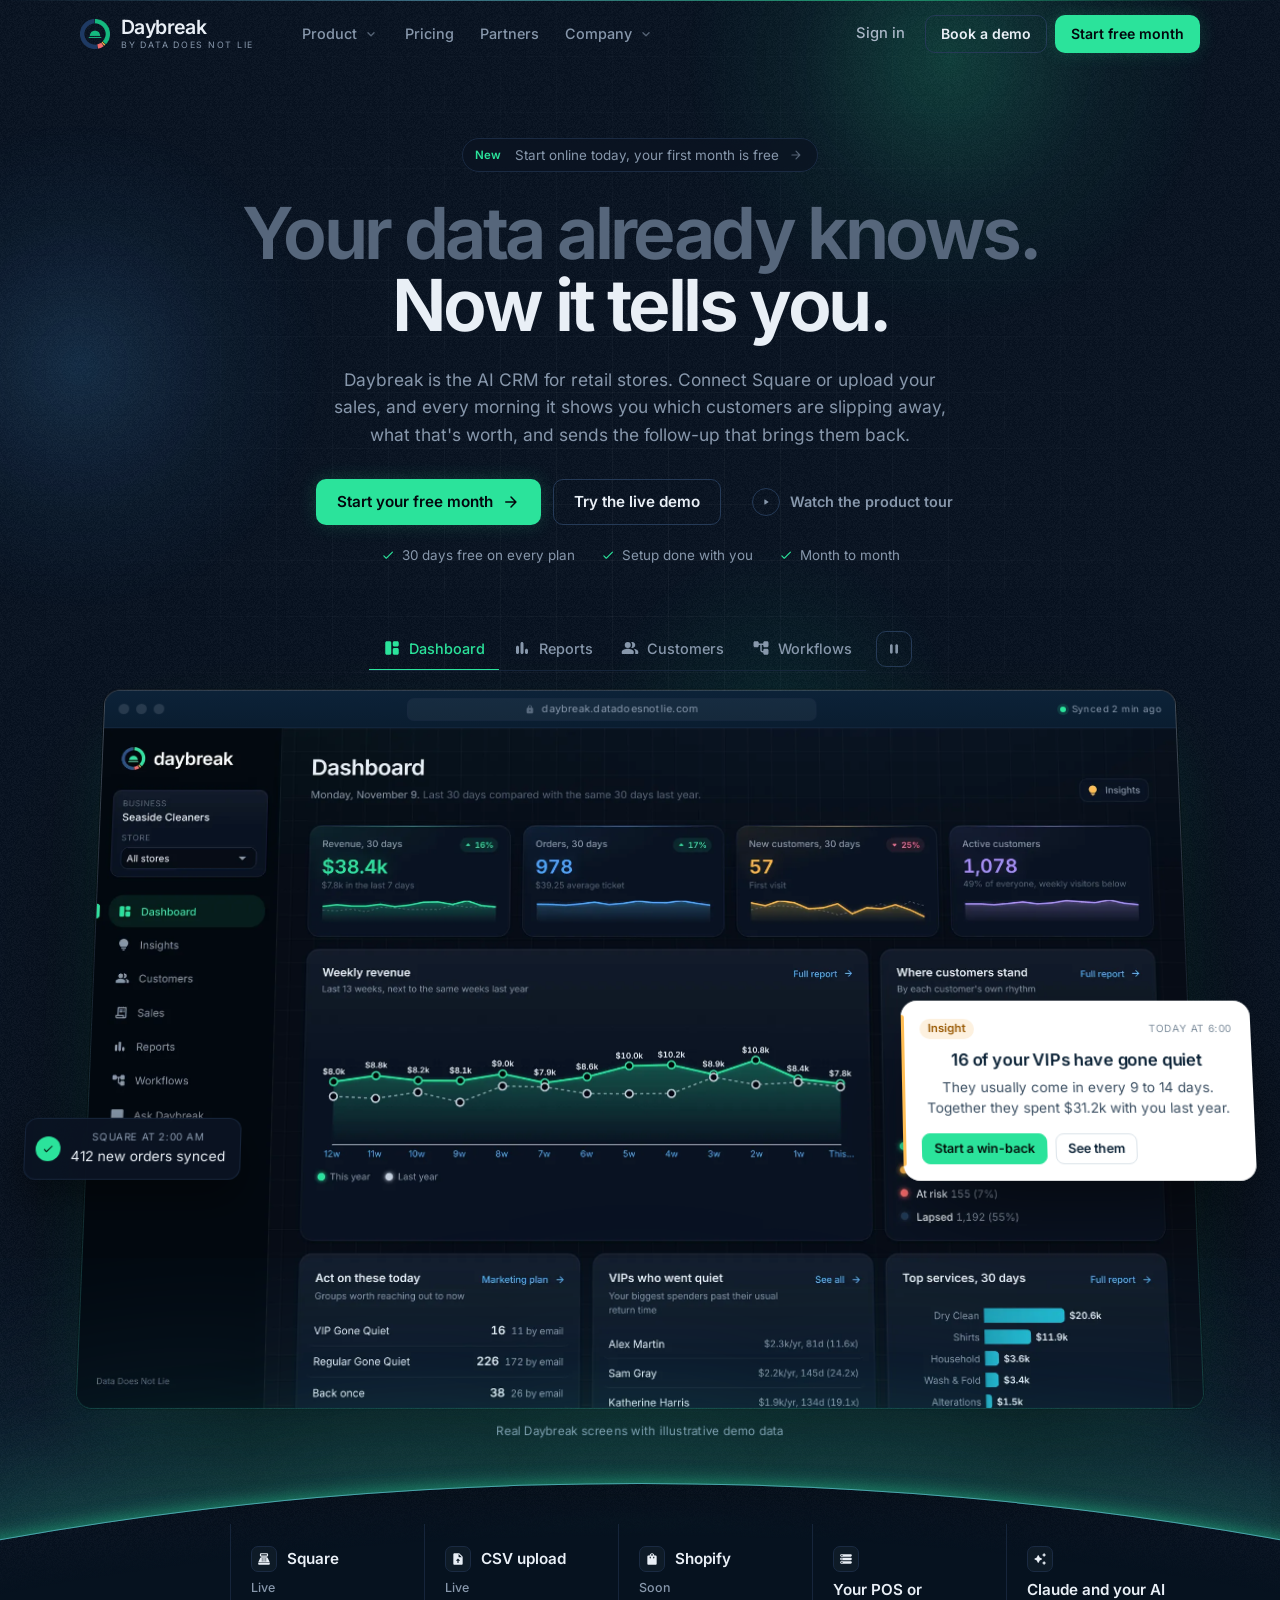
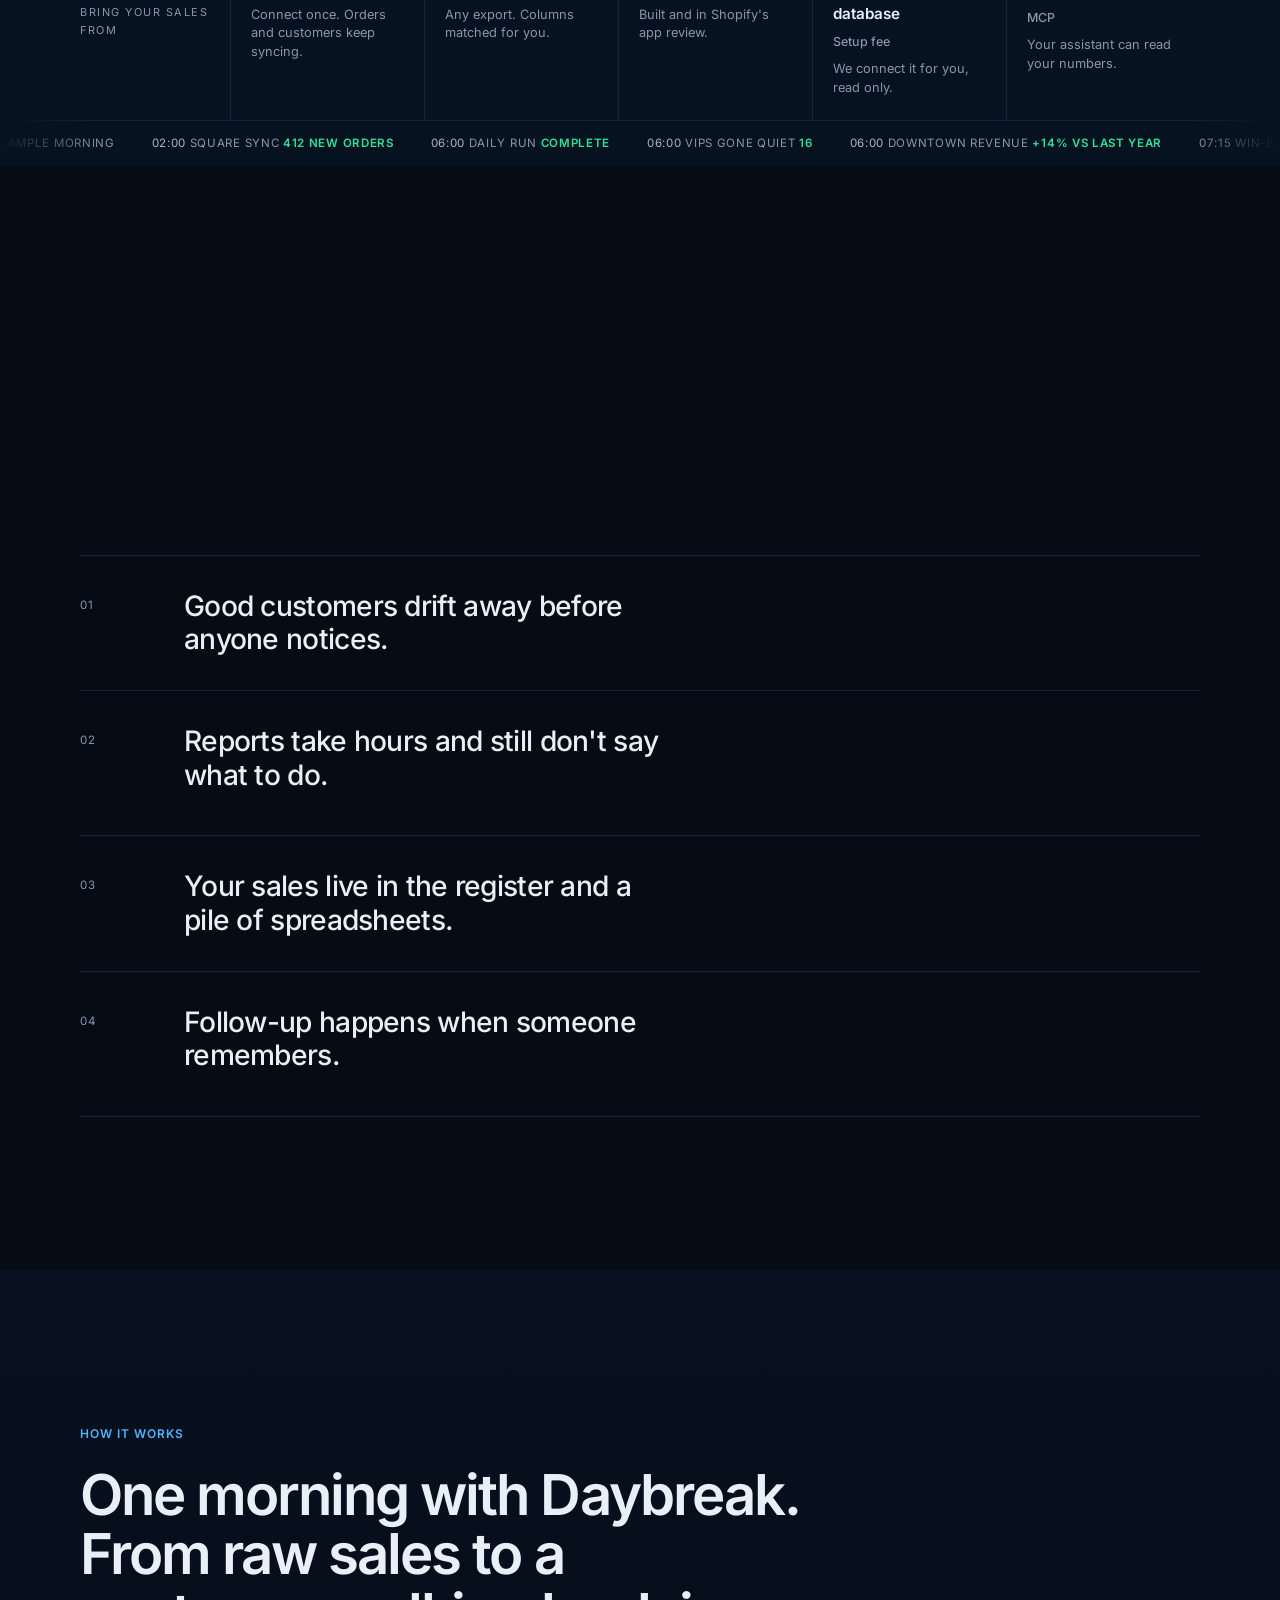
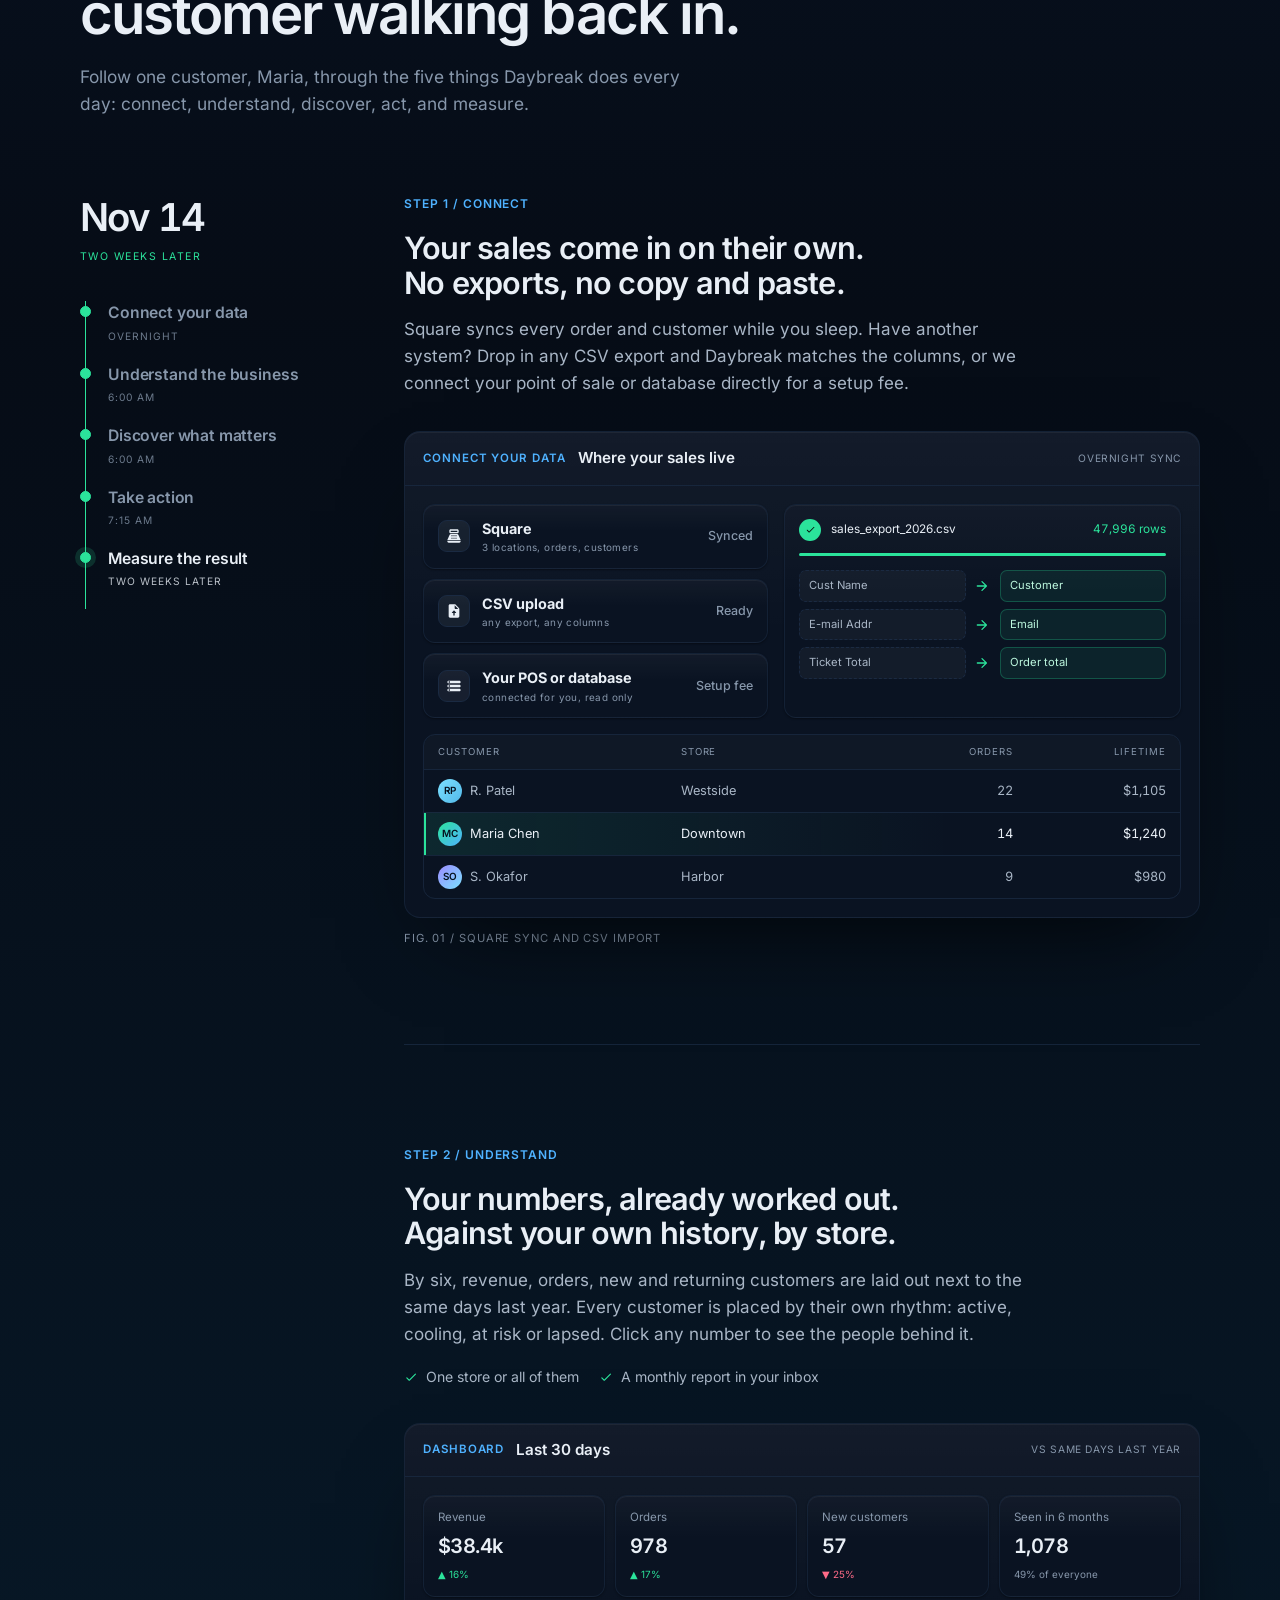
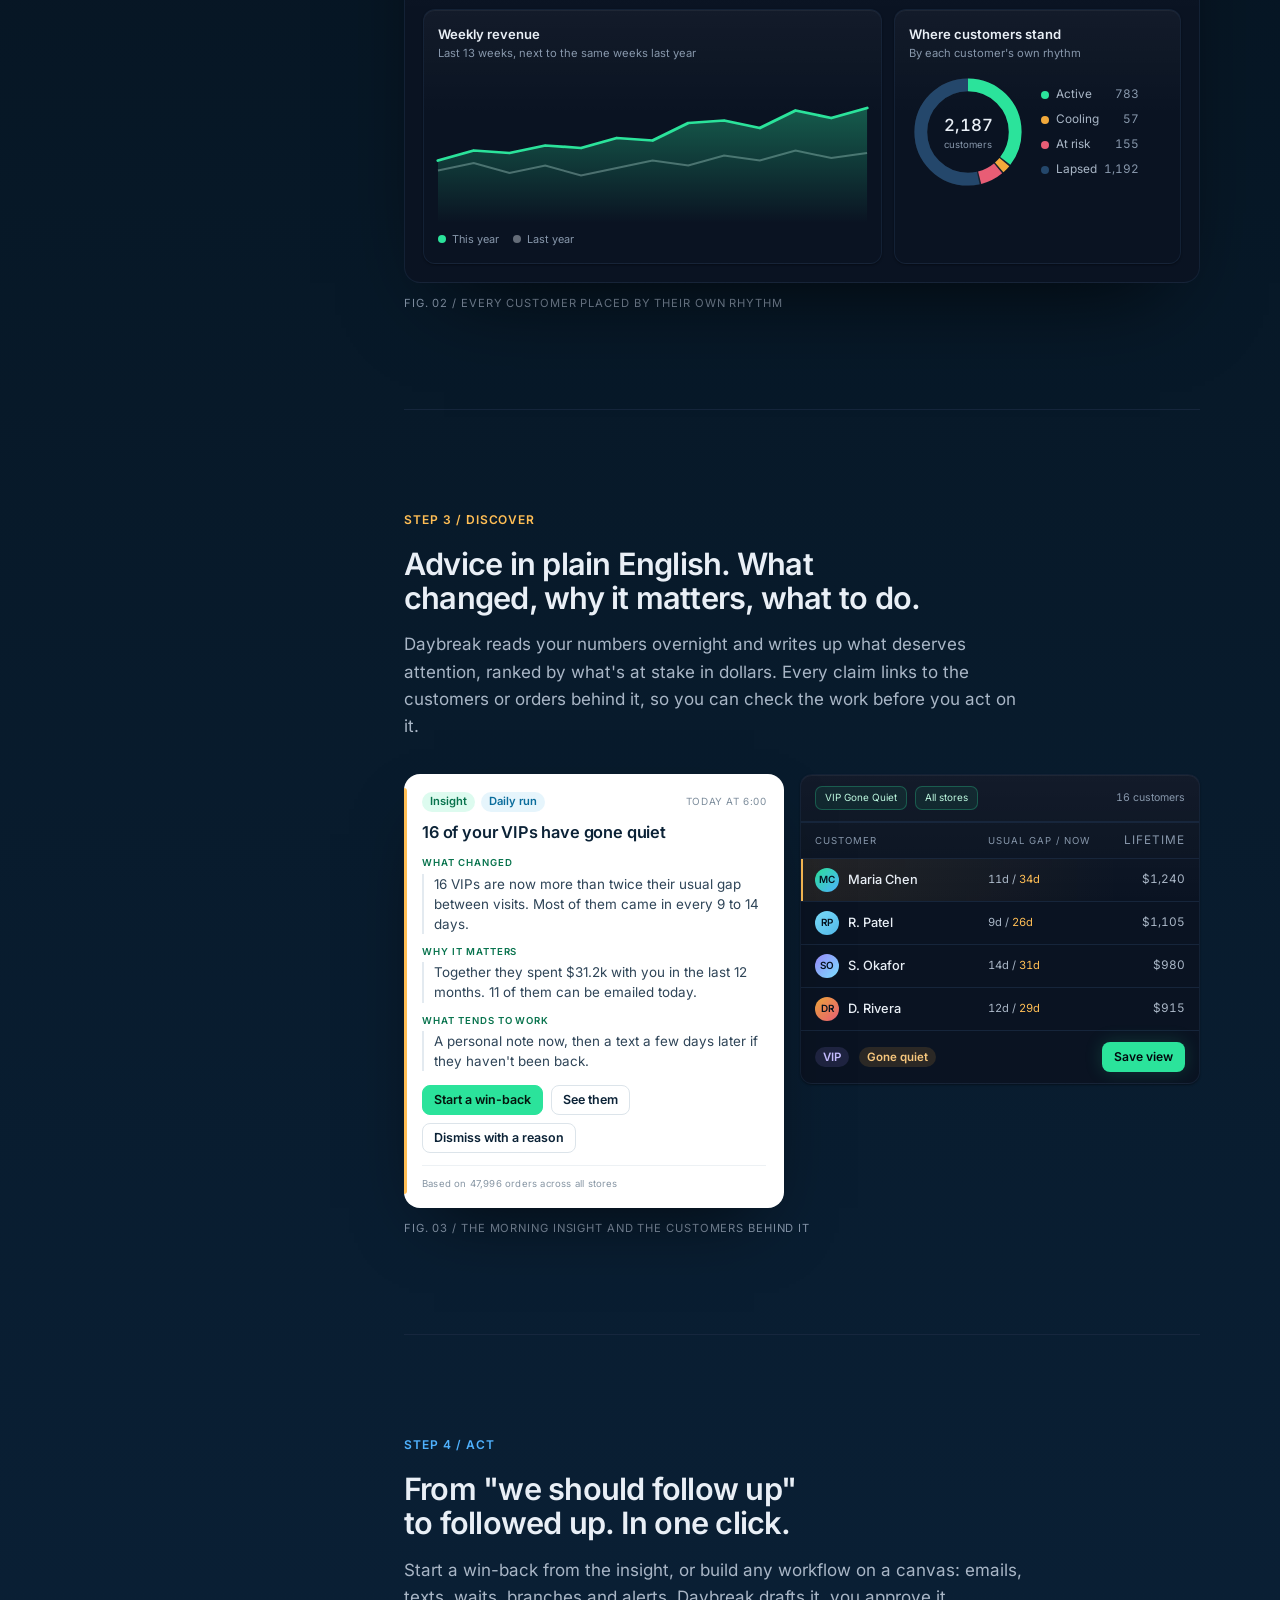
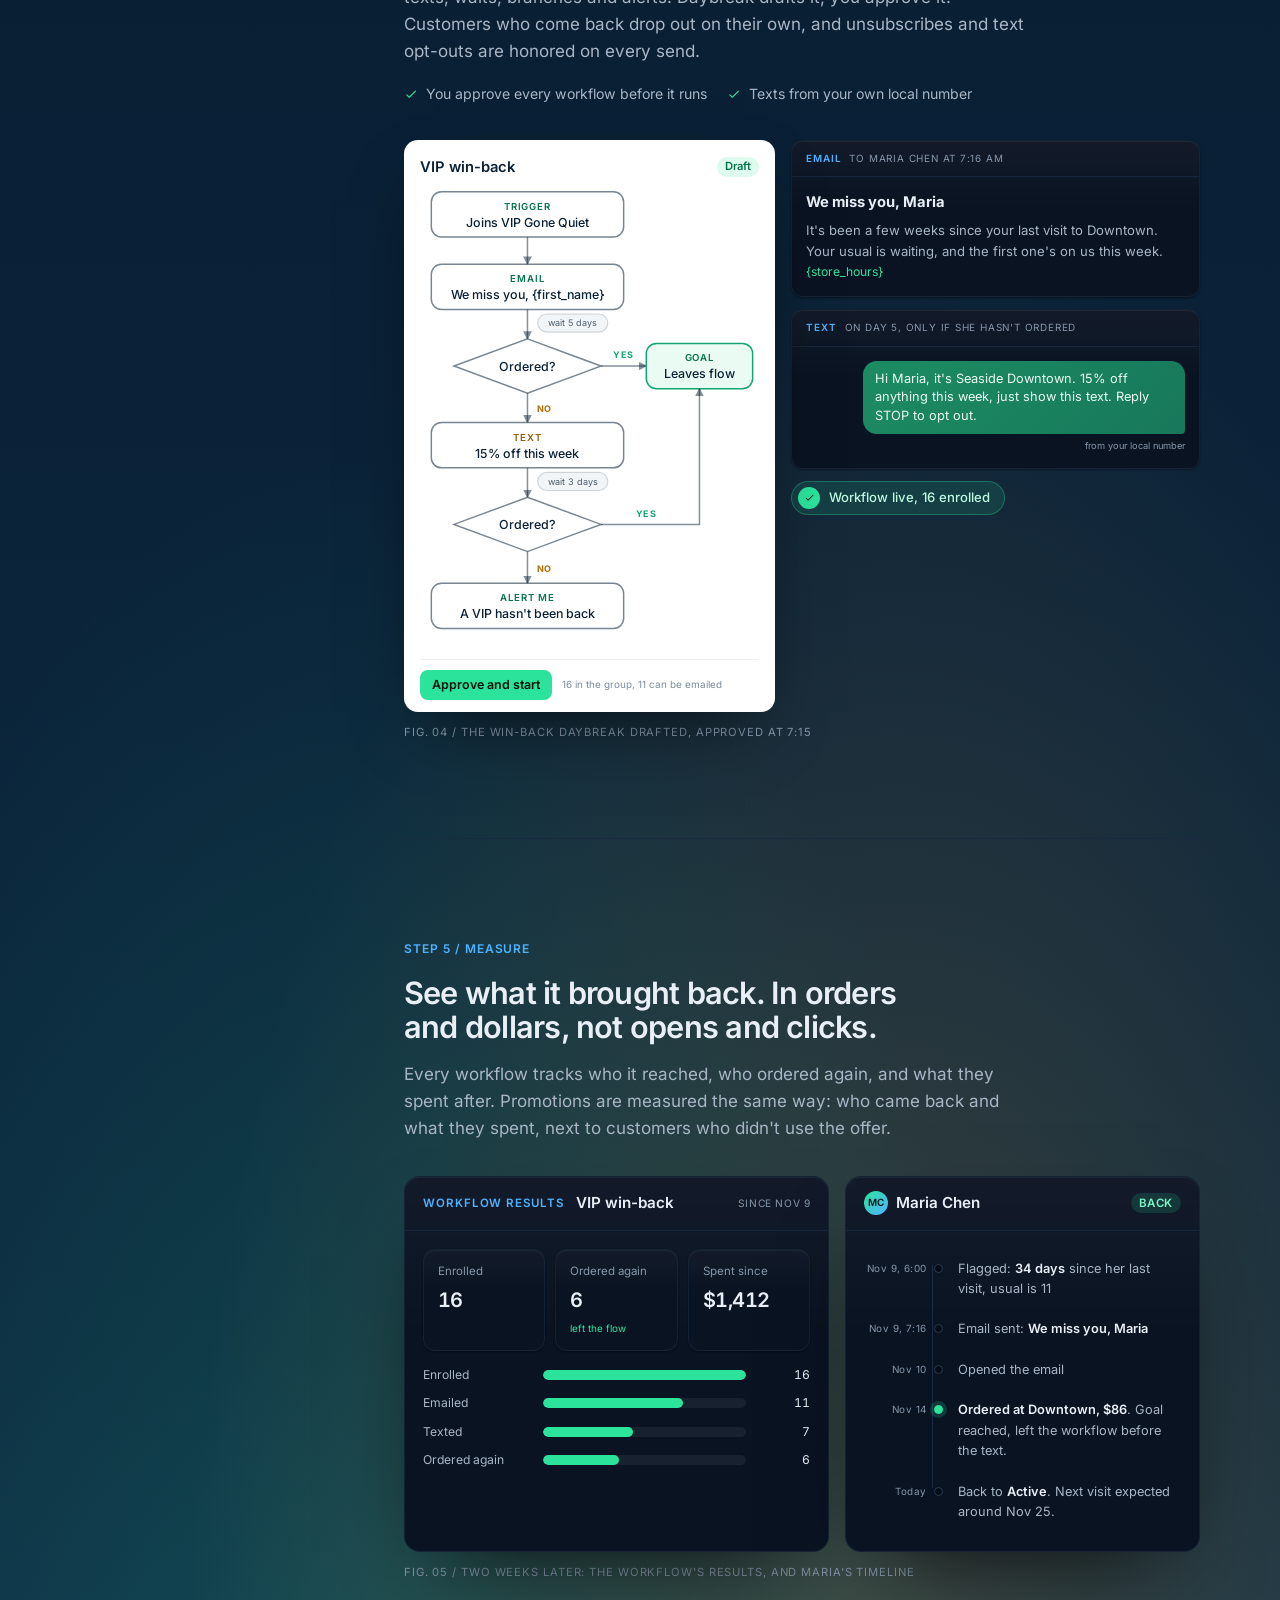
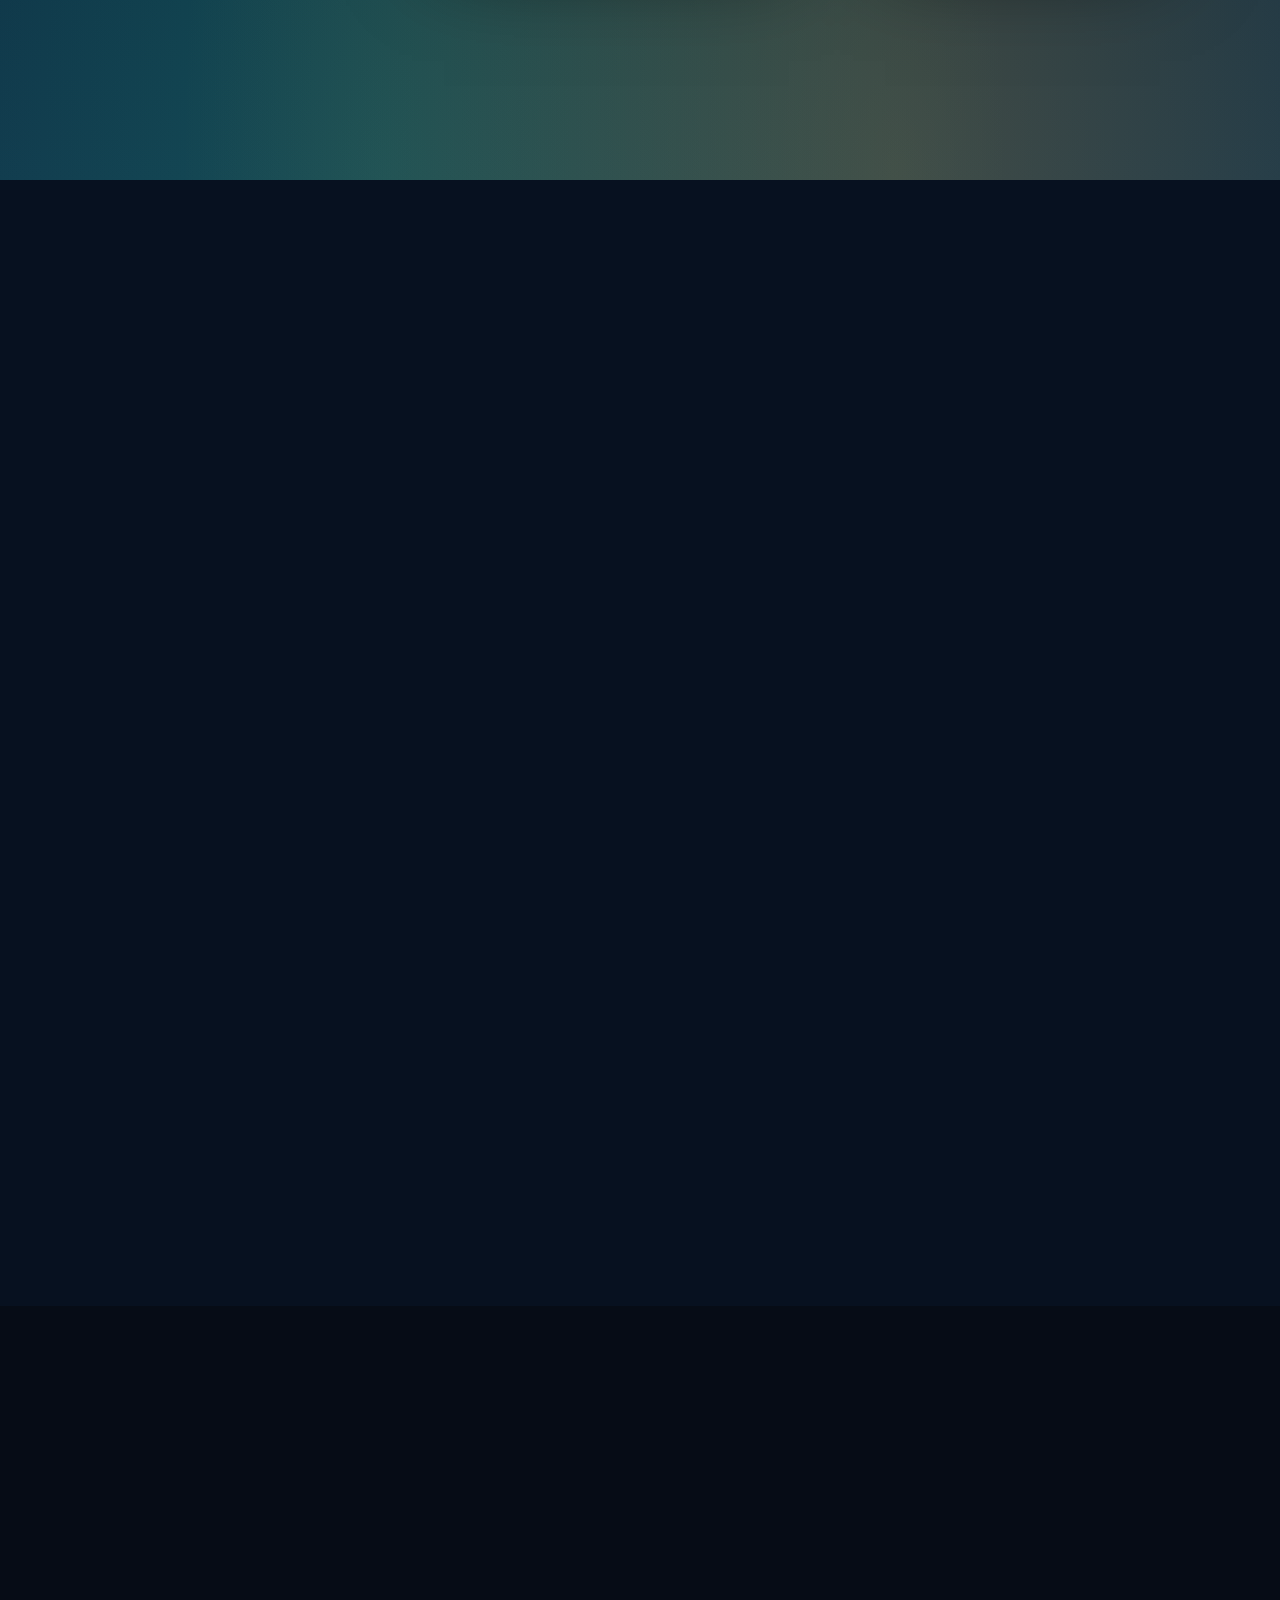
==== commit 6e923aa3: "Live demo links across the site, GA4 slot and conversion events, one illustrative-data label Co-Auth" ====
--- a/index.html
+++ b/index.html
@@ -26,6 +26,9 @@
 <!-- @jsonld -->
 <script type="application/ld+json">{"@context":"https://schema.org","@graph":[{"@type":"Organization","@id":"https://datadoesnotlie.com/#org","name":"Data Does Not Lie","url":"https://datadoesnotlie.com/","logo":{"@type":"ImageObject","url":"https://datadoesnotlie.com/assets/daybreak-logo.png","width":512,"height":512},"slogan":"Your data already knows. Now it tells you.","founder":{"@id":"https://datadoesnotlie.com/#founder"}},{"@type":"Person","@id":"https://datadoesnotlie.com/#founder","name":"Cameron Patalano","jobTitle":"Founder","worksFor":{"@id":"https://datadoesnotlie.com/#org"},"image":"https://datadoesnotlie.com/assets/cameron-patalano.jpg","url":"https://datadoesnotlie.com/#about","sameAs":["https://www.linkedin.com/in/cameronpatalano","https://a.co/d/0gF1U46s"]},{"@type":"WebSite","@id":"https://datadoesnotlie.com/#website","name":"Data Does Not Lie","url":"https://datadoesnotlie.com/","publisher":{"@id":"https://datadoesnotlie.com/#org"}},{"@type":"SoftwareApplication","@id":"https://datadoesnotlie.com/#daybreak","name":"Daybreak","alternateName":"Daybreak by Data Does Not Lie","applicationCategory":"BusinessApplication","applicationSubCategory":"CRM","operatingSystem":"Web","url":"https://datadoesnotlie.com/","image":"https://datadoesnotlie.com/assets/app-dashboard.webp","description":"Daybreak is the AI CRM for retail stores. Connect Square or upload a CSV and it builds your reports, tells you each morning which customers need attention, and runs email and text follow-up for you.","publisher":{"@id":"https://datadoesnotlie.com/#org"},"offers":[{"@type":"Offer","name":"Daybreak Growth","description":"For retailers with 1 to 4 stores who want setup and support included. $497 one-time setup, then 30 days free, then $497 a month.","price":"497.00","priceCurrency":"USD","priceSpecification":{"@type":"UnitPriceSpecification","price":"497.00","priceCurrency":"USD","billingDuration":"P1M","unitText":"MONTH"},"url":"https://datadoesnotlie.com/pricing.html","availability":"https://schema.org/InStock","seller":{"@id":"https://datadoesnotlie.com/#org"}},{"@type":"Offer","name":"Daybreak Premier","description":"For retailers with 5 to 20 stores who want it done for them. $2,497 one-time setup, then 30 days free, then $997 a month.","price":"997.00","priceCurrency":"USD","priceSpecification":{"@type":"UnitPriceSpecification","price":"997.00","priceCurrency":"USD","billingDuration":"P1M","unitText":"MONTH"},"url":"https://datadoesnotlie.com/pricing.html","availability":"https://schema.org/InStock","seller":{"@id":"https://datadoesnotlie.com/#org"}},{"@type":"Offer","name":"Daybreak Enterprise","description":"For chains with 20+ stores and franchise groups. Priced on a call.","price":"2500.00","priceCurrency":"USD","priceSpecification":{"@type":"UnitPriceSpecification","price":"2500.00","priceCurrency":"USD","billingDuration":"P1M","unitText":"MONTH","minPrice":"2500.00"},"url":"https://datadoesnotlie.com/index.html#demo","availability":"https://schema.org/InStock","seller":{"@id":"https://datadoesnotlie.com/#org"}},{"@type":"Offer","name":"Daybreak Partner","description":"For agencies and consultants who want to sell an AI CRM under their own brand. No setup fee, then 30 days free, then $1,297 a month.","price":"1297.00","priceCurrency":"USD","priceSpecification":{"@type":"UnitPriceSpecification","price":"1297.00","priceCurrency":"USD","billingDuration":"P1M","unitText":"MONTH"},"url":"https://datadoesnotlie.com/partners.html","availability":"https://schema.org/InStock","seller":{"@id":"https://datadoesnotlie.com/#org"}}]},{"@type":"FAQPage","mainEntity":[{"@type":"Question","name":"What is Daybreak?","acceptedAnswer":{"@type":"Answer","text":"Daybreak is the AI CRM for retail stores, made by Data Does Not Lie. It turns your sales data into clear reports, a short list each morning of customers worth reaching and why, and email and text follow-up that runs itself."}},{"@type":"Question","name":"Where does my data come from?","acceptedAnswer":{"@type":"Answer","text":"Square connects directly and keeps syncing. Shopify is coming soon. Any other system can send a CSV export, and Daybreak matches the columns for you. We can also connect almost any database or point of sale for an added setup fee."}},{"@type":"Question","name":"How much does it cost?","acceptedAnswer":{"@type":"Answer","text":"Growth is $497 a month and Premier is $997 a month, each with a one-time setup fee and the first 30 days free. Enterprise starts at $2,500 a month. Agencies can resell Daybreak on the Partner plan. See the pricing page for everything included."}},{"@type":"Question","name":"Do I need someone technical to use it?","acceptedAnswer":{"@type":"Answer","text":"No. Reports build themselves, the advice is written in plain English, and every recommendation comes with a one-click action. Setup is done with you. It's built for owners and managers."}},{"@type":"Question","name":"What does the AI actually do?","acceptedAnswer":{"@type":"Answer","text":"Every morning it reads your numbers by store against your own history. When something deserves attention it tells you what changed, why it matters in dollars and what to do, and links to the customers or orders behind it. You can also chat with your data in Ask Daybreak, or connect Claude and other AI tools over MCP. Workflows it drafts wait for your approval before they run. The AI marketing assistant is included in every plan, not an add-on."}},{"@type":"Question","name":"Can it send email and texts?","acceptedAnswer":{"@type":"Answer","text":"Yes. Workflows send email and texts with waits and branches. Customers who come back drop out automatically, and unsubscribes and text opt-outs are honored on every send. Texting uses your own local number, registered with the carriers."}},{"@type":"Question","name":"Can I cancel?","acceptedAnswer":{"@type":"Answer","text":"Yes, any time. Plans are month to month. If you cancel you keep read access for 30 days to export your data."}},{"@type":"Question","name":"Who is behind Daybreak?","acceptedAnswer":{"@type":"Answer","text":"Data Does Not Lie, founded by Cameron Patalano. We also offer Custom Development and Website Development with SEO and AEO built in."}}]}]}</script>
 <!-- /@jsonld -->
+<!-- @analytics -->
+
+<!-- /@analytics -->
 </head>
 <body>
 <svg width="0" height="0" style="position:absolute" aria-hidden="true"><symbol id="i-check" viewBox="0 0 24 24"><path d="M9 16.17 5.53 12.7a.996.996 0 0 0-1.41 0c-.39.39-.39 1.02 0 1.41l4.18 4.18c.39.39 1.02.39 1.41 0L20.29 7.71c.39-.39.39-1.02 0-1.41a.996.996 0 0 0-1.41 0z"/></symbol><symbol id="i-arrow" viewBox="0 0 24 24"><path d="M5 13h11.17l-4.88 4.88c-.39.39-.39 1.03 0 1.42s1.02.39 1.41 0l6.59-6.59c.39-.39.39-1.02 0-1.41l-6.58-6.6a.996.996 0 0 0-1.41 0c-.39.39-.39 1.02 0 1.41L16.17 11H5c-.55 0-1 .45-1 1s.45 1 1 1"/></symbol><symbol id="i-expand" viewBox="0 0 24 24"><path d="M15.88 9.29 12 13.17 8.12 9.29a.996.996 0 0 0-1.41 0c-.39.39-.39 1.02 0 1.41l4.59 4.59c.39.39 1.02.39 1.41 0l4.59-4.59c.39-.39.39-1.02 0-1.41-.39-.38-1.03-.39-1.42 0"/></symbol></svg>
@@ -43,7 +46,7 @@
         <div class="menu" id="menu-product">
           <div class="menu-grid">
             <div class="menu-links"><a href="index.html#how"><span class="mi"><svg width="16" height="16" aria-hidden="true" viewBox="0 0 24 24" fill="currentColor"><path d="m16.85 6.85 1.44 1.44-4.88 4.88-3.29-3.29a.996.996 0 0 0-1.41 0l-6 6.01c-.39.39-.39 1.02 0 1.41s1.02.39 1.41 0L9.41 12l3.29 3.29c.39.39 1.02.39 1.41 0l5.59-5.58 1.44 1.44c.31.31.85.09.85-.35V6.5c.01-.28-.21-.5-.49-.5h-4.29c-.45 0-.67.54-.36.85"/></svg></span><span><b>How it works</b><span>From your sales to a customer walking back in</span></span></a><a href="index.html#ask"><span class="mi"><svg width="16" height="16" aria-hidden="true" viewBox="0 0 24 24" fill="currentColor"><path d="M20 2H4c-1.1 0-2 .9-2 2v18l4-4h14c1.1 0 2-.9 2-2V4c0-1.1-.9-2-2-2"/></svg></span><span><b>Ask Daybreak</b><span>Chat with your own numbers</span></span></a><a href="index.html#mobile"><span class="mi"><svg width="16" height="16" aria-hidden="true" viewBox="0 0 24 24" fill="currentColor"><path d="M15.5 1h-8C6.12 1 5 2.12 5 3.5v17C5 21.88 6.12 23 7.5 23h8c1.38 0 2.5-1.12 2.5-2.5v-17C18 2.12 16.88 1 15.5 1m-4 21c-.83 0-1.5-.67-1.5-1.5s.67-1.5 1.5-1.5 1.5.67 1.5 1.5-.67 1.5-1.5 1.5m4.5-4H7V4h9z"/></svg></span><span><b>On your phone</b><span>Your morning brief, wherever you are</span></span></a><a href="index.html#features"><span class="mi"><svg width="16" height="16" aria-hidden="true" viewBox="0 0 24 24" fill="currentColor"><path d="m21.9 7.89-1.05-3.37c-.22-.9-1-1.52-1.91-1.52H5.05c-.9 0-1.69.63-1.9 1.52L2.1 7.89c-.46 1.97.85 3.11.9 3.17V19c0 1.1.9 2 2 2h14c1.1 0 2-.9 2-2v-7.94c1.12-1.12 1.09-2.41.9-3.17M13 5h1.96l.54 3.52c.09.71-.39 1.48-1.28 1.48-.67 0-1.22-.59-1.22-1.31zM6.44 8.86c-.08.65-.6 1.14-1.21 1.14-.93 0-1.35-.97-1.19-1.64L5.05 5h1.97zM11 8.69c0 .72-.55 1.31-1.29 1.31-.75 0-1.3-.7-1.22-1.48L9.04 5H11zM18.77 10c-.61 0-1.14-.49-1.21-1.14L16.98 5l1.93-.01 1.05 3.37c.16.67-.25 1.64-1.19 1.64"/></svg></span><span><b>Many stores</b><span>Every location, side by side</span></span></a><a href="index.html#integrations"><span class="mi"><svg width="16" height="16" aria-hidden="true" viewBox="0 0 24 24" fill="currentColor"><path d="M8.4 18.2c.38.5.6 1.12.6 1.8 0 1.66-1.34 3-3 3s-3-1.34-3-3 1.34-3 3-3c.44 0 .85.09 1.23.26l1.41-1.77c-.92-1.03-1.29-2.39-1.09-3.69l-2.03-.68c-.54.83-1.46 1.38-2.52 1.38-1.66 0-3-1.34-3-3s1.34-3 3-3 3 1.34 3 3c0 .07 0 .14-.01.21l2.03.68c.64-1.21 1.82-2.09 3.22-2.32V5.91C9.96 5.57 9 4.4 9 3c0-1.66 1.34-3 3-3s3 1.34 3 3c0 1.4-.96 2.57-2.25 2.91v2.16c1.4.23 2.58 1.11 3.22 2.32L18 9.71V9.5c0-1.66 1.34-3 3-3s3 1.34 3 3-1.34 3-3 3c-1.06 0-1.98-.55-2.52-1.37l-2.03.68c.2 1.29-.16 2.65-1.09 3.69l1.41 1.77Q17.34 17 18 17c1.66 0 3 1.34 3 3s-1.34 3-3 3-3-1.34-3-3c0-.68.22-1.3.6-1.8l-1.41-1.77c-1.35.75-3.01.76-4.37 0z"/></svg></span><span><b>Connections</b><span>Square, CSV, your POS and your AI</span></span></a></div>
-            <a class="menu-feature" href="index.html#how"><img src="assets/app-dashboard.webp" alt="" width="320" height="200" loading="lazy"><b>See it work</b><span>One morning with Daybreak, start to finish</span></a>
+            <a class="menu-feature" href="https://daybreak.datadoesnotlie.com/demo" data-track="open_demo"><img src="assets/app-dashboard.webp" alt="" width="320" height="200" loading="lazy"><b>Try the live demo</b><span>Explore a sample business, no sign-up</span></a>
           </div>
         </div>
       </div>
@@ -62,7 +65,7 @@
     <button class="menu-btn" type="button" aria-label="Menu" aria-expanded="false" aria-controls="mobile-nav"><span></span></button>
   </div>
   <div class="mobile-nav" id="mobile-nav">
-    <div class="group"><span>Daybreak</span><a href="index.html#how">How it works</a><a href="index.html#ask">Ask Daybreak</a><a href="index.html#mobile">On your phone</a><a href="index.html#features">Many stores</a><a href="index.html#integrations">Connections</a><a href="pricing.html">Pricing</a><a href="partners.html">Partner program</a></div>
+    <div class="group"><span>Daybreak</span><a href="https://daybreak.datadoesnotlie.com/demo">Try the live demo</a><a href="index.html#how">How it works</a><a href="index.html#ask">Ask Daybreak</a><a href="index.html#mobile">On your phone</a><a href="index.html#features">Many stores</a><a href="index.html#integrations">Connections</a><a href="pricing.html">Pricing</a><a href="partners.html">Partner program</a></div>
     <div class="group"><span>Data Does Not Lie</span><a href="index.html#about">About</a><a href="blog.html">Use cases</a><a href="index.html#services">Services</a><a href="sign-in.html">Sign in</a></div>
     <div class="cta-row"><a class="btn btn-ghost" href="index.html#demo">Book a demo</a><a class="btn btn-primary" href="pricing.html">Start free month</a></div>
   </div>
@@ -90,7 +93,7 @@
     <p class="lede load d2">Daybreak is the AI CRM for retail stores. Connect Square or upload your sales, and every morning it shows you which customers are slipping away, what that's worth, and sends the follow-up that brings them back.</p>
     <div class="hero-ctas load d3">
       <a class="btn btn-primary btn-lg" href="pricing.html">Start your free month <svg class="arrow" width="15" height="15" aria-hidden="true" viewBox="0 0 24 24" fill="currentColor"><use href="#i-arrow"/></svg></a>
-      <a class="btn btn-ghost btn-lg" href="#demo">Book a demo</a>
+      <a class="btn btn-ghost btn-lg" href="https://daybreak.datadoesnotlie.com/demo" data-track="open_demo">Try the live demo</a>
       <button class="btn btn-quiet" type="button" data-video-open><span class="play-ring"><svg width="10" height="10" aria-hidden="true" viewBox="0 0 24 24" fill="currentColor"><path d="M8 6.82v10.36c0 .79.87 1.27 1.54.84l8.14-5.18c.62-.39.62-1.29 0-1.69L9.54 5.98C8.87 5.55 8 6.03 8 6.82"/></svg></span>Watch the product tour</button>
     </div>
     <div class="hero-proof load d4">
@@ -258,7 +261,7 @@
             </div>
           </div>
         </div>
-        <div class="fig"><span>Fig. 01 /  Square sync and CSV import</span><span>Illustrative demo data</span></div>
+        <div class="fig"><span>Fig. 01 /  Square sync and CSV import</span></div>
       </article>
 
       <!-- 02 UNDERSTAND -->
@@ -315,7 +318,7 @@
             </div>
           </div>
         </div>
-        <div class="fig"><span>Fig. 02 / Every customer placed by their own rhythm</span><span>Illustrative demo data</span></div>
+        <div class="fig"><span>Fig. 02 / Every customer placed by their own rhythm</span></div>
       </article>
 
       <!-- 03 DISCOVER -->
@@ -347,7 +350,7 @@
             <div class="people-foot st" style="--t:1.2s"><span class="tagc vip">VIP</span><span class="tagc quiet">Gone quiet</span><span class="btn btn-primary btn-sm">Save view</span></div>
           </div>
         </div>
-        <div class="fig"><span>Fig. 03 / The morning insight and the customers behind it</span><span>Illustrative demo data</span></div>
+        <div class="fig"><span>Fig. 03 / The morning insight and the customers behind it</span></div>
       </article>
 
       <!-- 04 ACT -->
@@ -398,7 +401,7 @@
             <div class="st" style="--t:3.3s"><span class="live-pill"><span class="ok pop" style="--t:3.4s"><svg width="11" height="11" aria-hidden="true" viewBox="0 0 24 24" fill="currentColor"><use href="#i-check"/></svg></span>Workflow live, 16 enrolled</span></div>
           </div>
         </div>
-        <div class="fig"><span>Fig. 04 / The win-back Daybreak drafted, approved at 7:15</span><span>Illustrative demo data</span></div>
+        <div class="fig"><span>Fig. 04 / The win-back Daybreak drafted, approved at 7:15</span></div>
       </article>
 
       <!-- 05 MEASURE -->
@@ -438,7 +441,7 @@
             </div>
           </div>
         </div>
-        <div class="fig"><span>Fig. 05 / Two weeks later: the workflow's results, and Maria's timeline</span><span>Illustrative demo data</span></div>
+        <div class="fig"><span>Fig. 05 / Two weeks later: the workflow's results, and Maria's timeline</span></div>
       </article>
 
     </div>
@@ -460,6 +463,7 @@
         <li><b>Act</b><span>"Draft a win-back for them." You approve before anything sends.</span></li>
         <li><b>Connect</b><span>Prefer Claude or another assistant? Connect it over MCP and ask there.</span></li>
       </ul>
+      <a class="btn btn-ghost reveal d3" style="margin-top:26px" href="https://daybreak.datadoesnotlie.com/demo" data-track="open_demo">Ask it yourself in the live demo</a>
     </div>
     <div class="ui chat reveal d2" id="chat" role="region" aria-label="Example conversation with Ask Daybreak. Use the suggestion buttons to replay an answer.">
       <div class="chat-top">
@@ -619,7 +623,7 @@
           <span class="home-ind"></span>
         </div>
       </div>
-      <p class="fig" style="justify-content:center;margin-top:18px"><span>Illustrative demo data</span></p>
+      <p class="fig" style="justify-content:center;margin-top:18px"></p>
     </div>
   </div>
 </section>
@@ -650,7 +654,7 @@
           <div class="store-row"><span>Downtown</span><span class="tr"><i style="--w:100%"></i><i class="ly" style="--l:88%"></i></span><span class="num">$41.2k<em>+14%</em></span></div>
           <div class="store-row"><span>Westside</span><span class="tr"><i style="--w:70%"></i><i class="ly" style="--l:71%"></i></span><span class="num">$28.9k<em class="dn">−2%</em></span></div>
           <div class="store-row"><span>Harbor</span><span class="tr"><i style="--w:47%"></i><i class="ly" style="--l:37%"></i></span><span class="num">$19.5k<em>+29%</em></span></div>
-          <div class="fig" style="margin-top:4px"><span>Illustrative demo data</span></div>
+          <div class="fig" style="margin-top:4px"></div>
         </div>
       </div>
     </div>
@@ -667,7 +671,7 @@
             <div class="kpi"><small>Came back within 60 days</small><div class="big" style="color:var(--mint)">90%</div><small>with the coupon</small></div>
             <div class="kpi"><small>Came back within 60 days</small><div class="big" style="color:var(--faint)">65%</div><small>without a coupon</small></div>
           </div>
-          <div class="fig"><span>Returned 9.0× its discount in later spend</span><span>Illustrative demo data</span></div>
+          <div class="fig"><span>Returned 9.0× its discount in later spend</span></div>
         </div>
       </div>
     </div>
@@ -683,7 +687,7 @@
         <div class="ui-body" style="display:grid;gap:12px">
           <div class="sms">Hi Maria, it's Seaside Downtown. 15% off anything this week, just show this text. Reply STOP to opt out.</div>
           <div style="max-width:70%;padding:9px 12px;border-radius:14px 14px 14px 4px;background:rgba(234,243,249,.07);font-size:.8rem">Perfect timing, coming Saturday!</div>
-          <div class="fig" style="margin:0"><span>Your number, opt-outs honored</span><span>Illustrative demo data</span></div>
+          <div class="fig" style="margin:0"><span>Your number, opt-outs honored</span></div>
         </div>
       </div>
     </div>
@@ -806,7 +810,7 @@
           </div>
         </div>
       </div>
-      <p class="fig" style="justify-content:center"><span>The same app under a partner's brand. Illustrative demo data.</span></p>
+      <p class="fig" style="justify-content:center"><span>The same app under a partner's brand.</span></p>
       </div>
     </div>
   </div>
@@ -871,8 +875,8 @@
   <div class="wrap closing">
     <span class="kicker plain reveal" style="justify-content:center">Your first month is free</span>
     <h2 id="closing-title" class="h1 reveal d1" style="font-size:clamp(2.6rem,6vw,5rem);margin-top:22px">See your own data tell the truth.</h2>
-    <p class="lede reveal d2">Start online in minutes, or book 30 minutes with us. On Square we connect your store live. Otherwise bring a sales export and we'll show you what it says.</p>
-    <div class="hero-ctas reveal d3"><a class="btn btn-primary btn-lg" href="pricing.html">Start your free month <svg class="arrow" width="15" height="15" aria-hidden="true" viewBox="0 0 24 24" fill="currentColor"><use href="#i-arrow"/></svg></a></div>
+    <p class="lede reveal d2">Try the live demo, start online in minutes, or book 30 minutes with us. On Square we connect your store live. Otherwise bring a sales export and we'll show you what it says.</p>
+    <div class="hero-ctas reveal d3"><a class="btn btn-ghost btn-lg" href="https://daybreak.datadoesnotlie.com/demo" data-track="open_demo">Try the live demo</a><a class="btn btn-primary btn-lg" href="pricing.html">Start your free month <svg class="arrow" width="15" height="15" aria-hidden="true" viewBox="0 0 24 24" fill="currentColor"><use href="#i-arrow"/></svg></a></div>
   </div>
 </section>
 
@@ -913,7 +917,7 @@
   <div class="vbox">
     <button class="vclose" type="button" data-video-close aria-label="Close the tour"><svg width="14" height="14" aria-hidden="true" viewBox="0 0 24 24" fill="currentColor"><path d="M18.3 5.71a.996.996 0 0 0-1.41 0L12 10.59 7.11 5.7a.996.996 0 0 0-1.41 0c-.39.39-.39 1.02 0 1.41L10.59 12 5.7 16.89c-.39.39-.39 1.02 0 1.41s1.02.39 1.41 0L12 13.41l4.89 4.89c.39.39 1.02.39 1.41 0s.39-1.02 0-1.41L13.41 12l4.89-4.89c.38-.38.38-1.02 0-1.4"/></svg></button>
     <video data-src="assets/daybreak-tour.mp4" poster="assets/daybreak-tour-poster.jpg" playsinline controls muted preload="none"></video>
-    <div class="vcap"><span>Product tour, recorded in Daybreak</span><span>Demo business, illustrative data</span></div>
+    <div class="vcap"><span>Product tour, recorded in Daybreak</span><span>Demo business</span></div>
   </div>
 </div>
 
@@ -929,15 +933,15 @@
         <p class="tag">Your data already knows. Now it tells you.</p>
         <div style="margin-top:22px;display:flex;gap:10px;flex-wrap:wrap"><a class="btn btn-primary btn-sm" href="pricing.html">Start free month</a><a class="btn btn-ghost btn-sm" href="index.html#demo">Book a demo</a></div>
       </div>
-      <div><h4>Daybreak</h4><ul><li><a href="index.html#how">How it works</a></li><li><a href="index.html#ask">Ask Daybreak</a></li><li><a href="index.html#integrations">Connections</a></li><li><a href="pricing.html">Pricing</a></li><li><a href="sign-in.html">Sign in</a></li></ul></div>
+      <div><h4>Daybreak</h4><ul><li><a href="index.html#how">How it works</a></li><li><a href="https://daybreak.datadoesnotlie.com/demo">Live demo</a></li><li><a href="index.html#ask">Ask Daybreak</a></li><li><a href="index.html#integrations">Connections</a></li><li><a href="pricing.html">Pricing</a></li><li><a href="sign-in.html">Sign in</a></li></ul></div>
       <div><h4>Company</h4><ul><li><a href="index.html#about">About</a></li><li><a href="partners.html">Partner program</a></li><li><a href="index.html#services">Services</a></li><li><a href="blog.html">Use cases</a></li></ul></div>
       <div><h4>Get in touch</h4><ul><li><a href="index.html#demo">Book a demo</a></li><li><a href="partners.html">Partner program</a></li><li><a href="privacy.html">Privacy</a></li><li><a href="terms.html">Terms</a></li></ul></div>
     </div>
     <div class="foot-mark" aria-hidden="true"></div>
-    <div class="foot-base"><span>&copy; 2026 Data Does Not Lie</span><span>Product screens show illustrative demo data.</span></div>
+    <div class="foot-base"><span>&copy; 2026 Data Does Not Lie</span></div>
   </div>
 </footer>
-<div class="m-cta" data-mcta><a class="btn btn-ghost" href="index.html#demo">Book a demo</a><a class="btn btn-primary" href="pricing.html">Start free month</a></div>
+<div class="m-cta" data-mcta><a class="btn btn-ghost" href="https://daybreak.datadoesnotlie.com/demo" data-track="open_demo">Try the demo</a><a class="btn btn-primary" href="pricing.html">Start free month</a></div>
 <!-- /@footer -->
 <script src="assets/site.js" defer></script>
 </body>
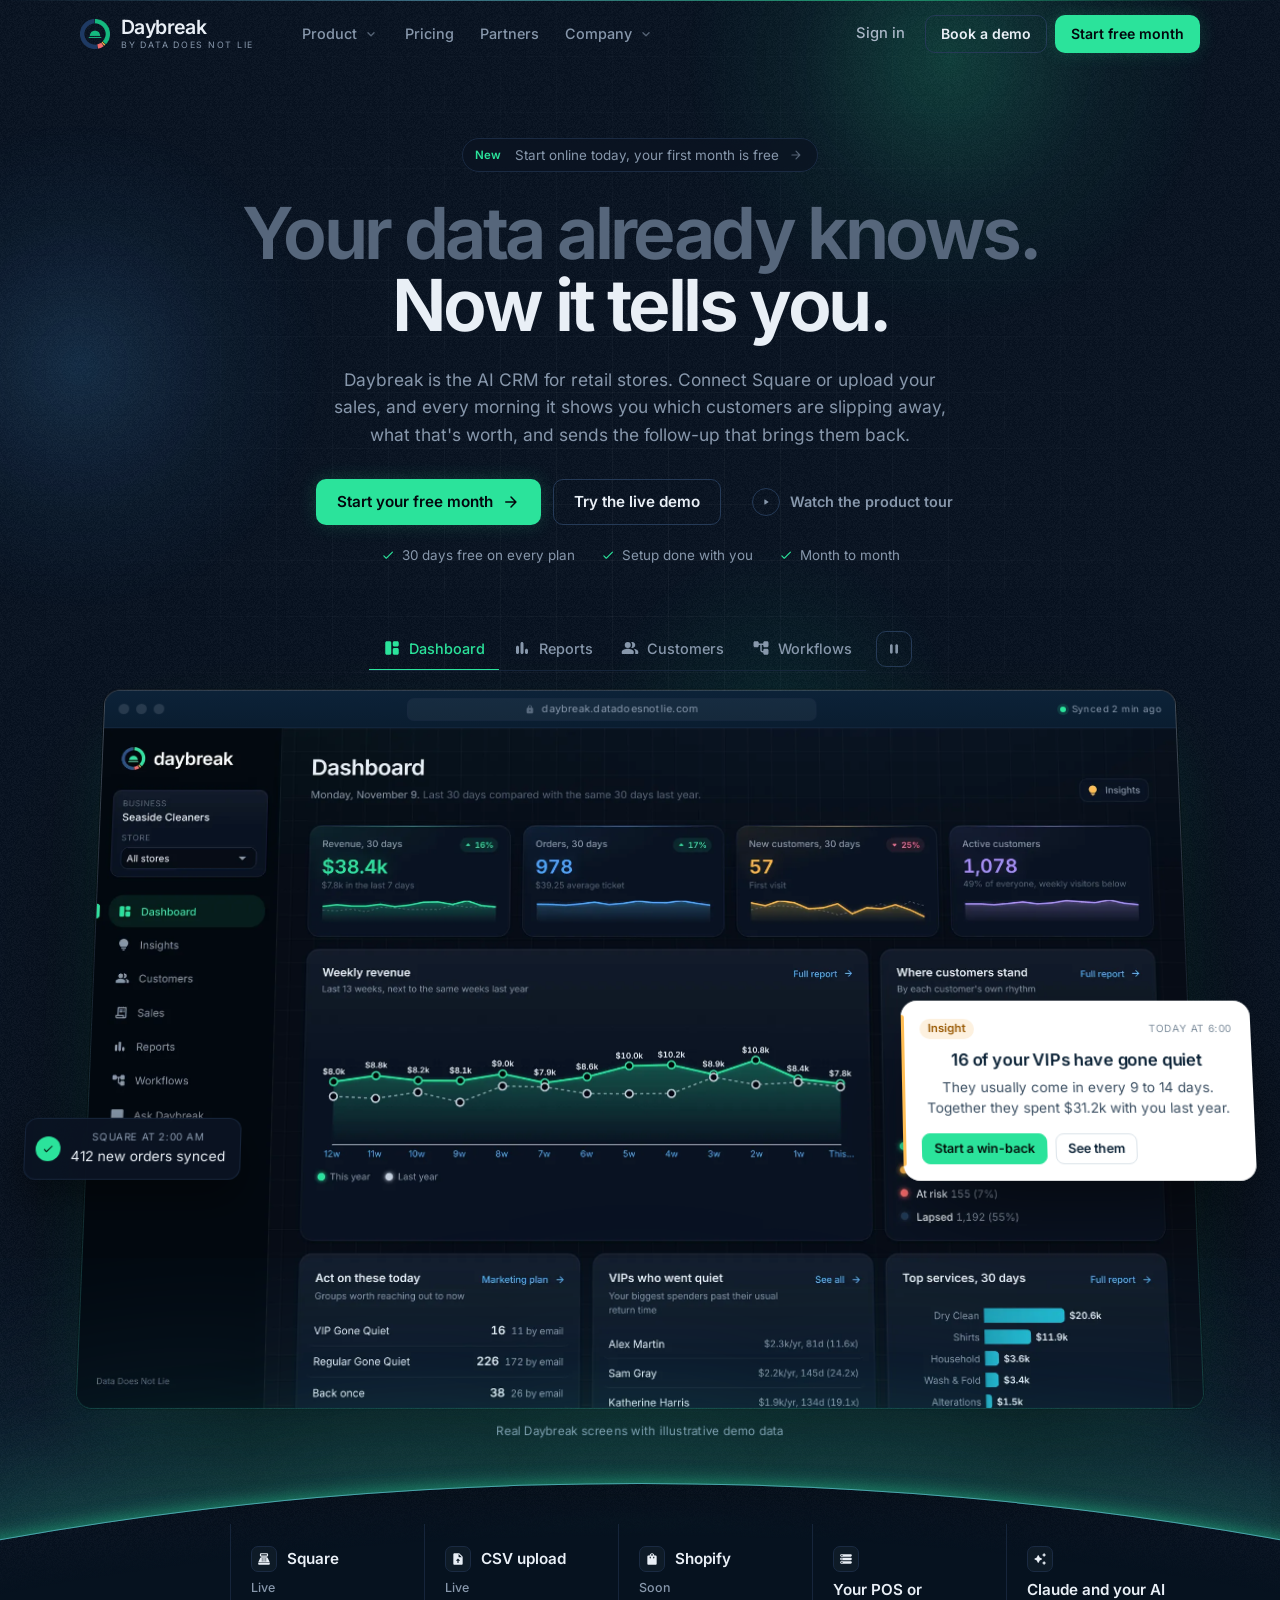
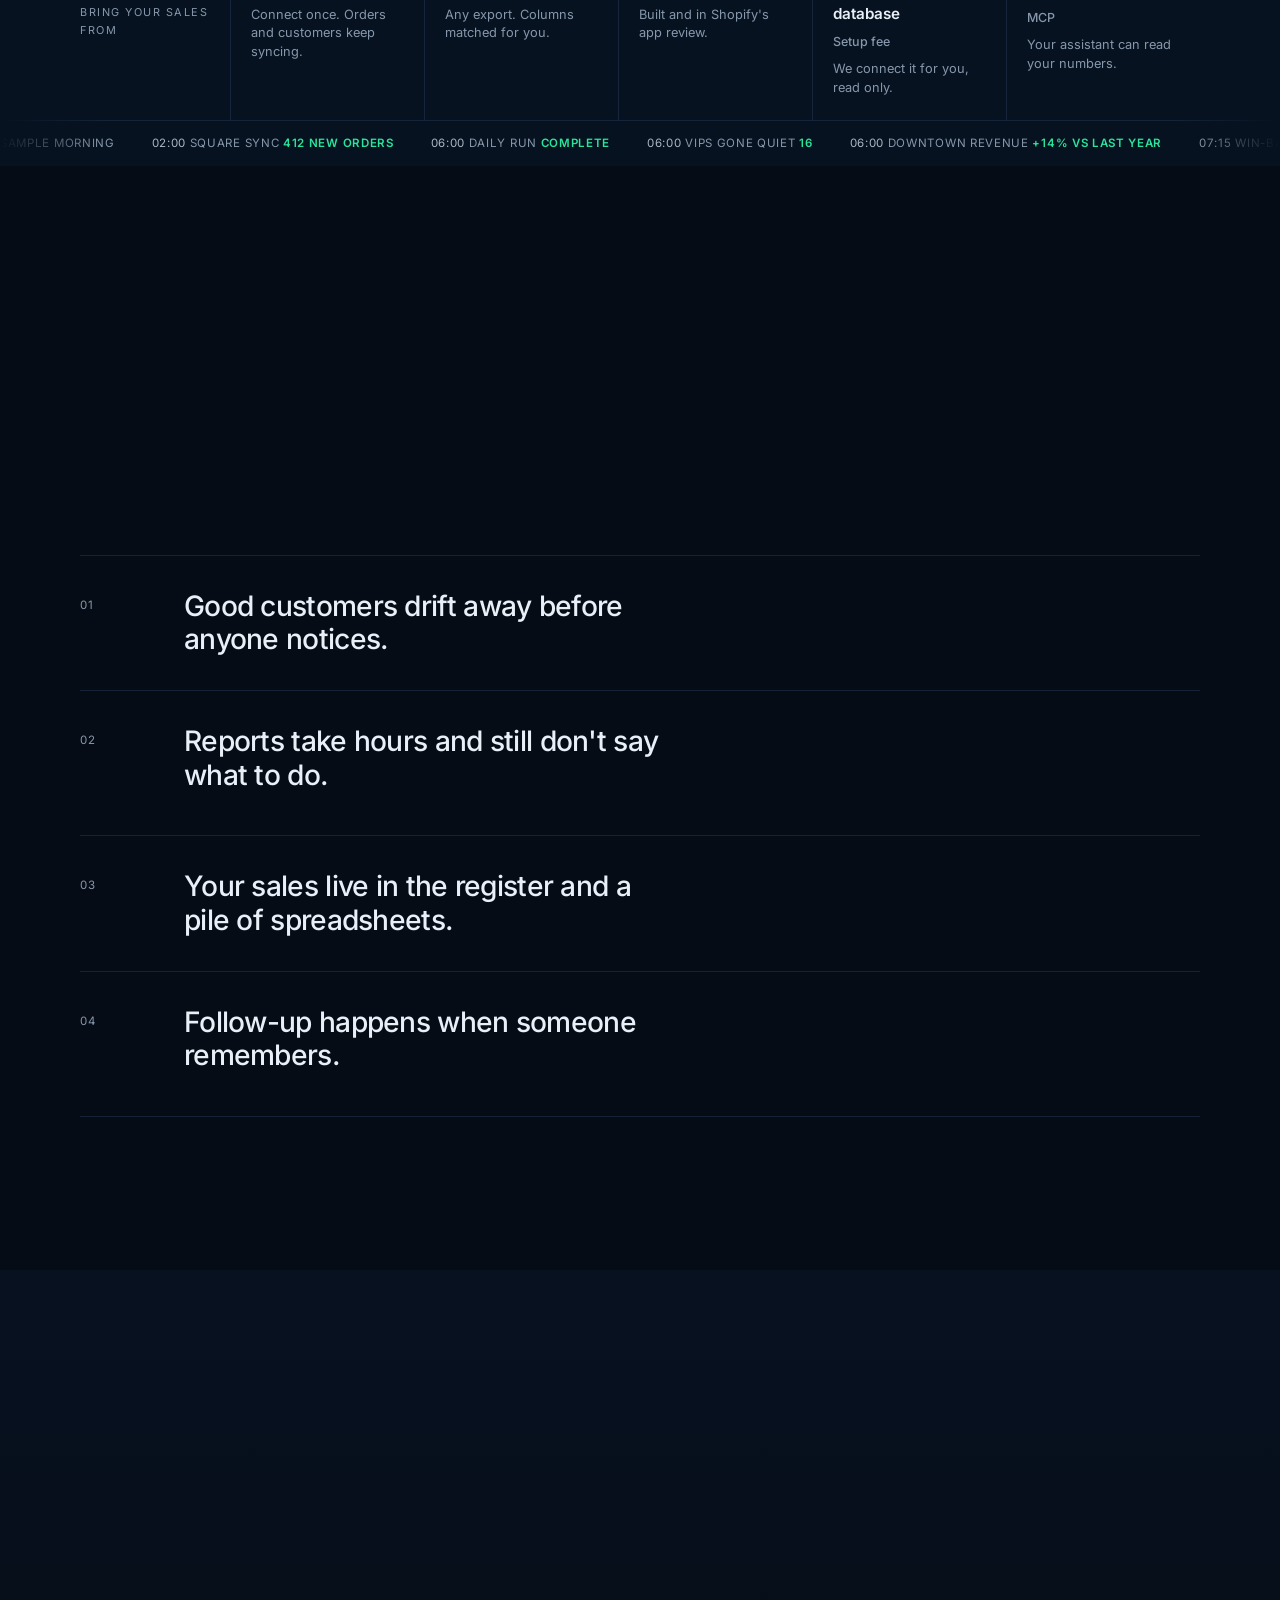
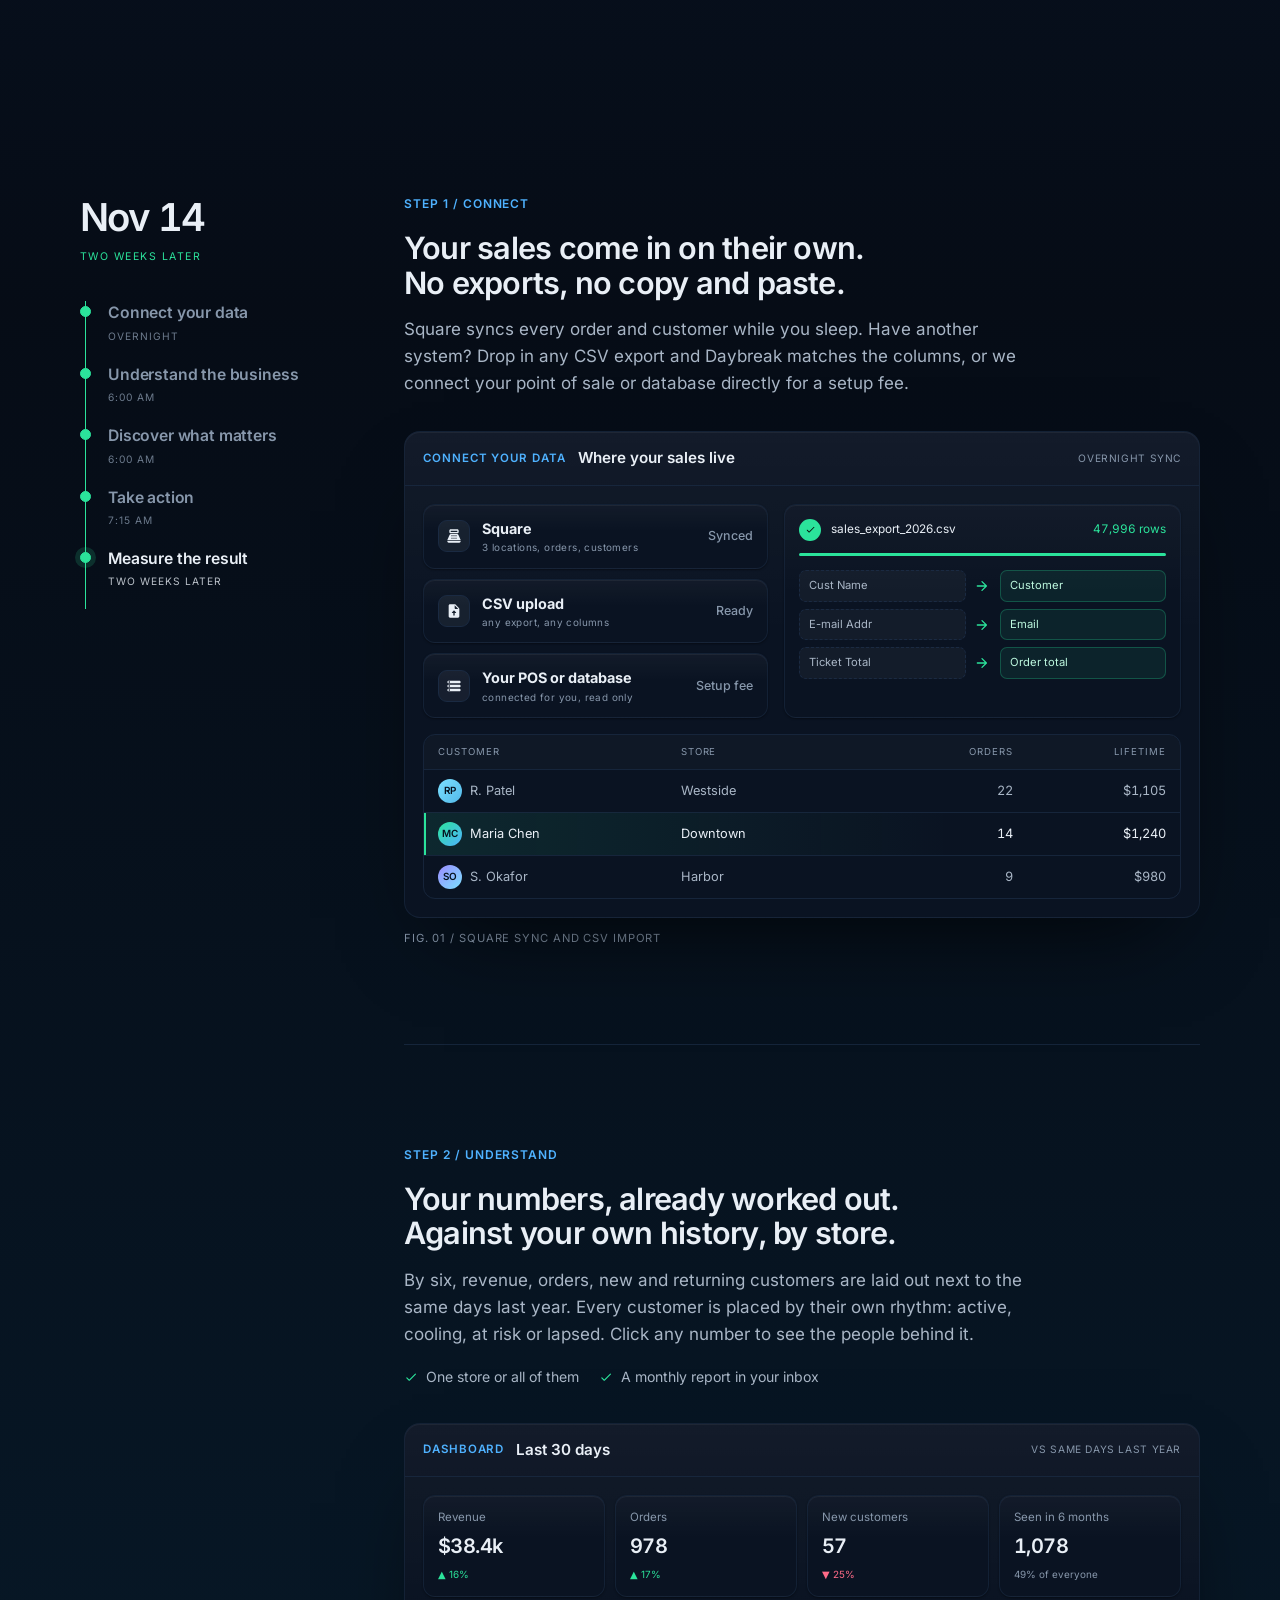
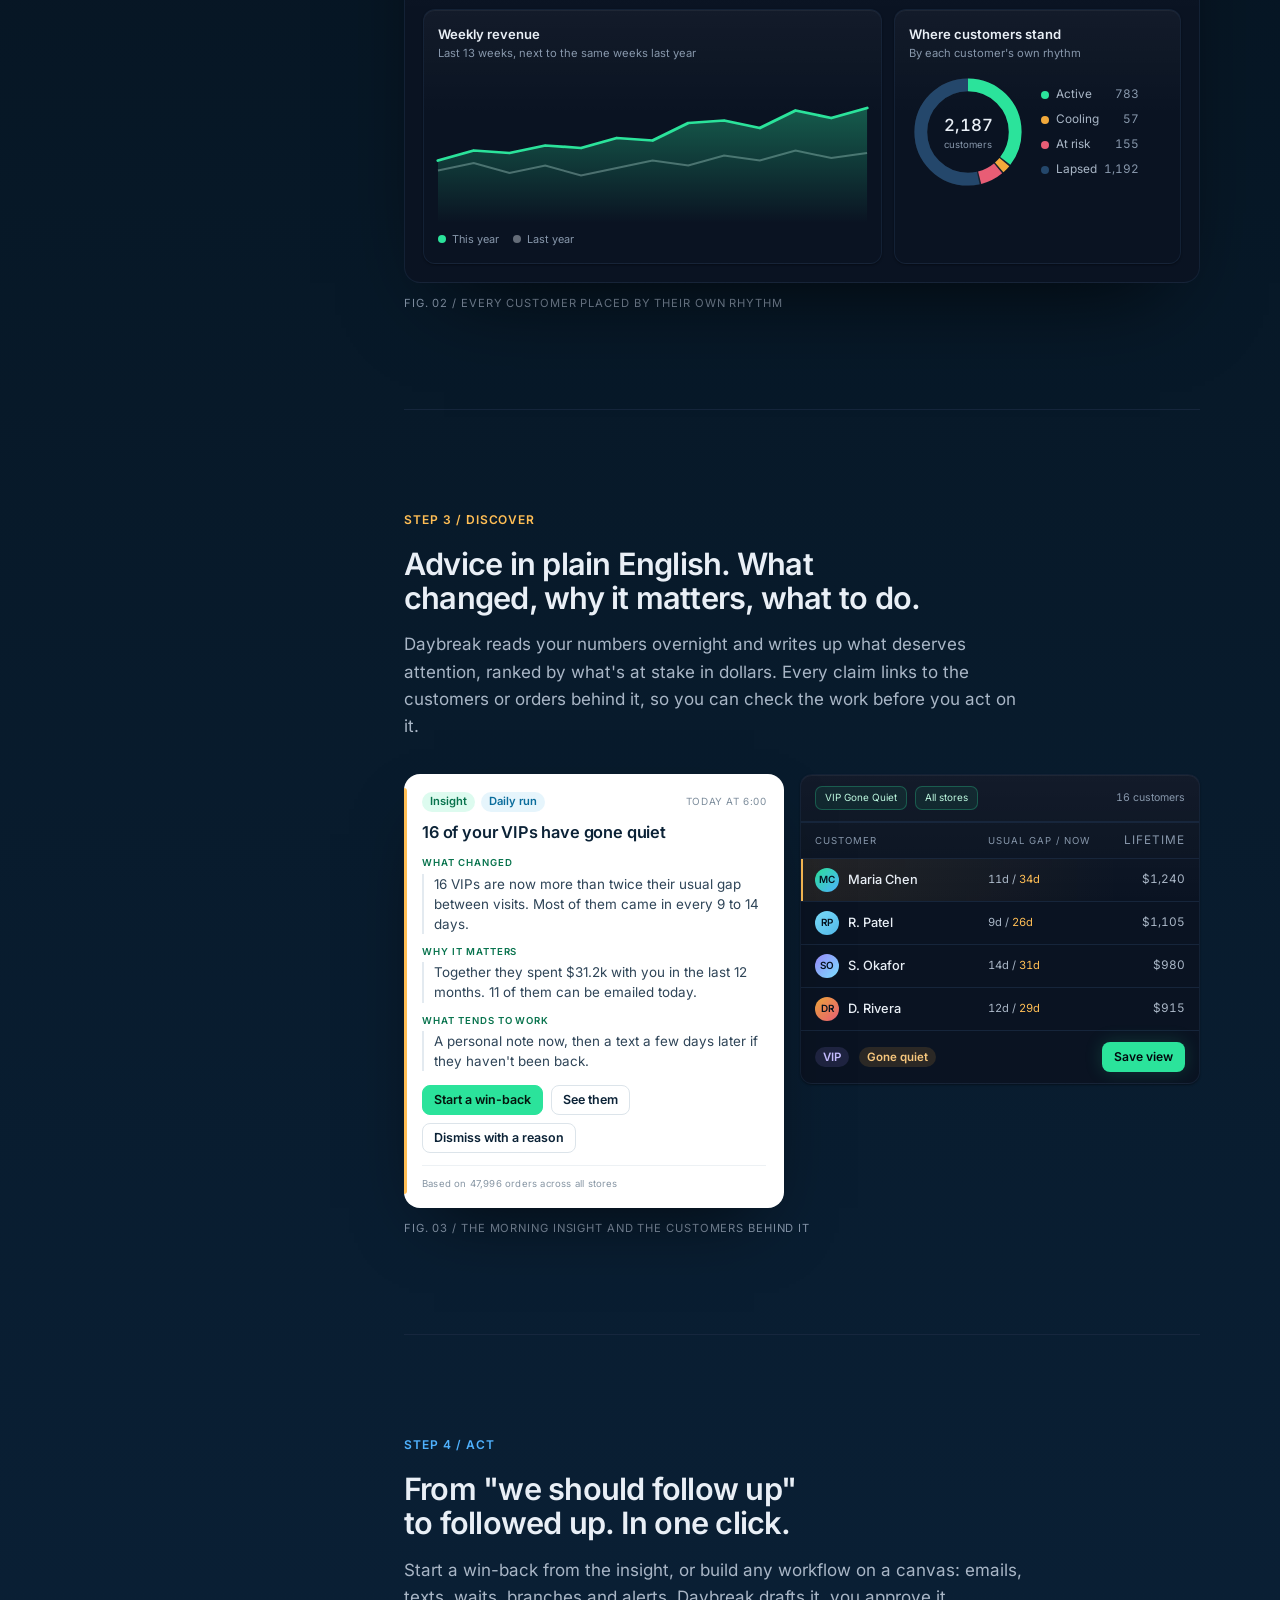
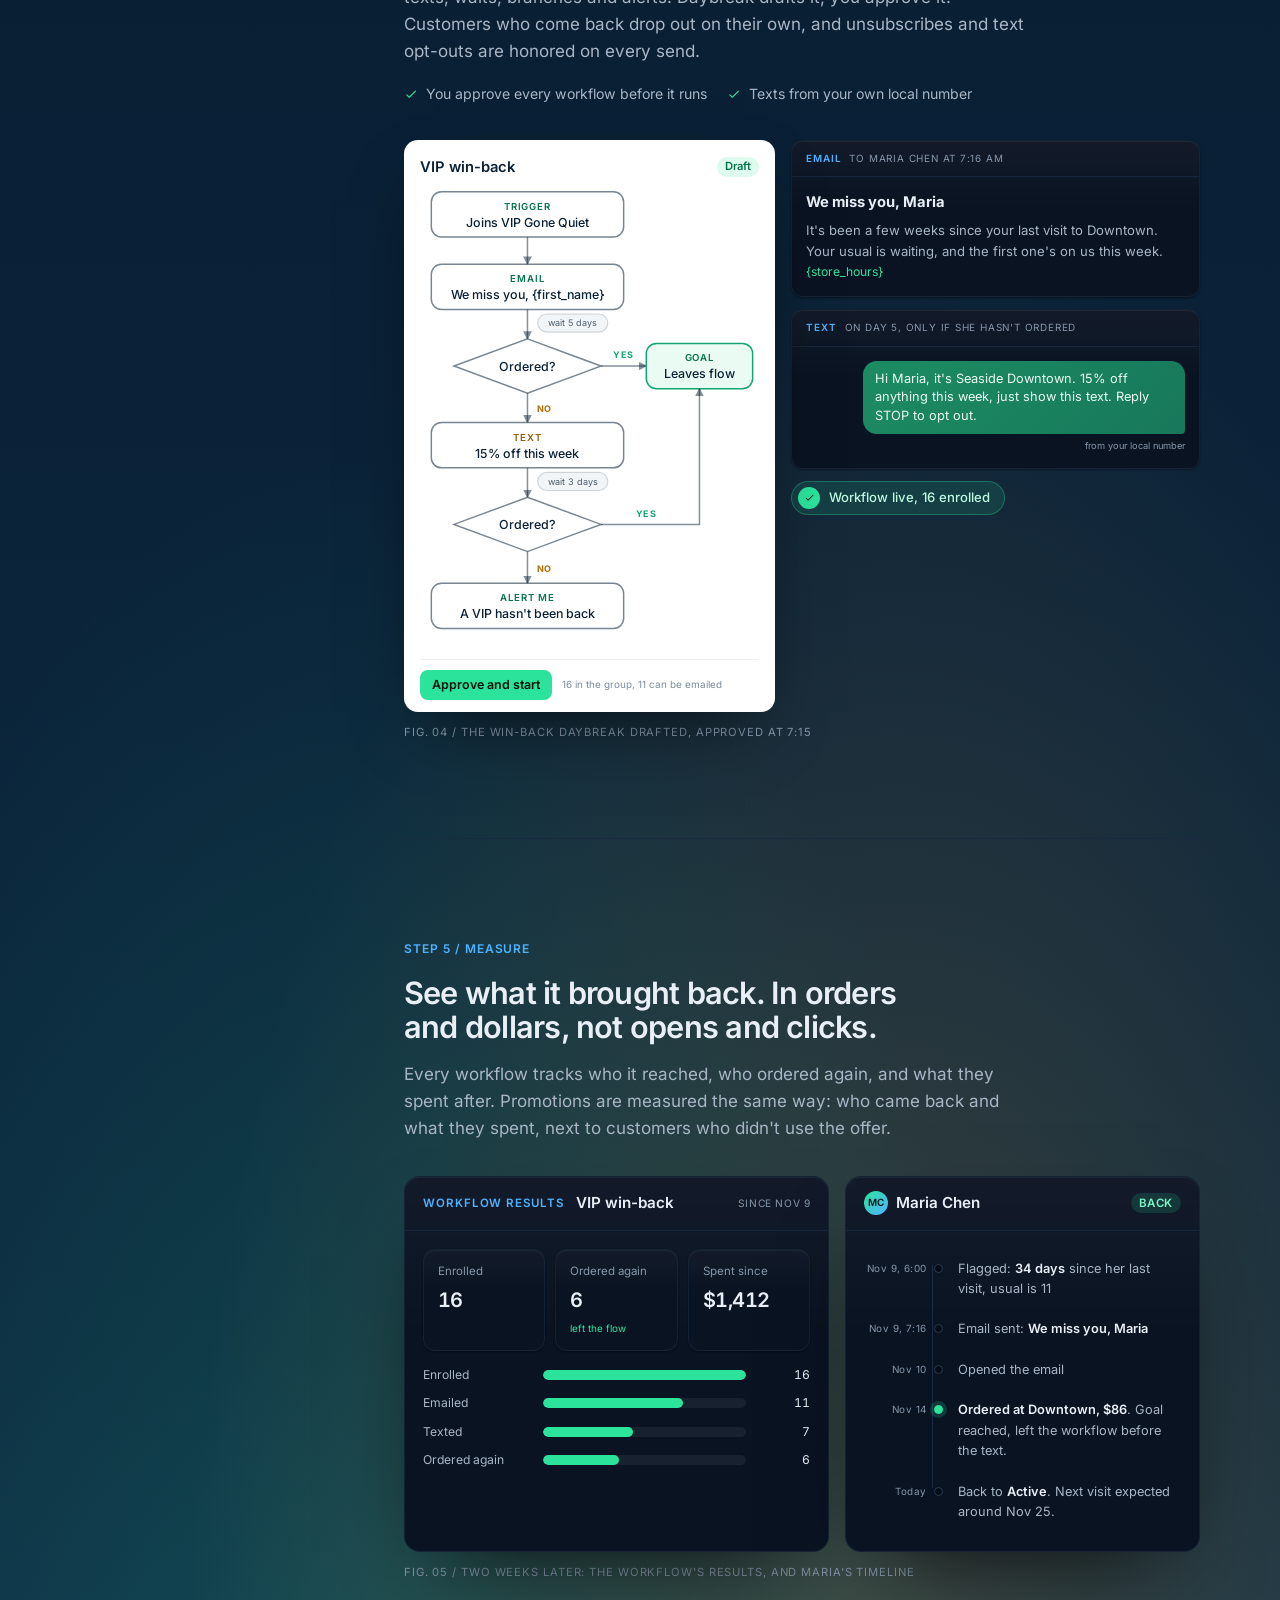
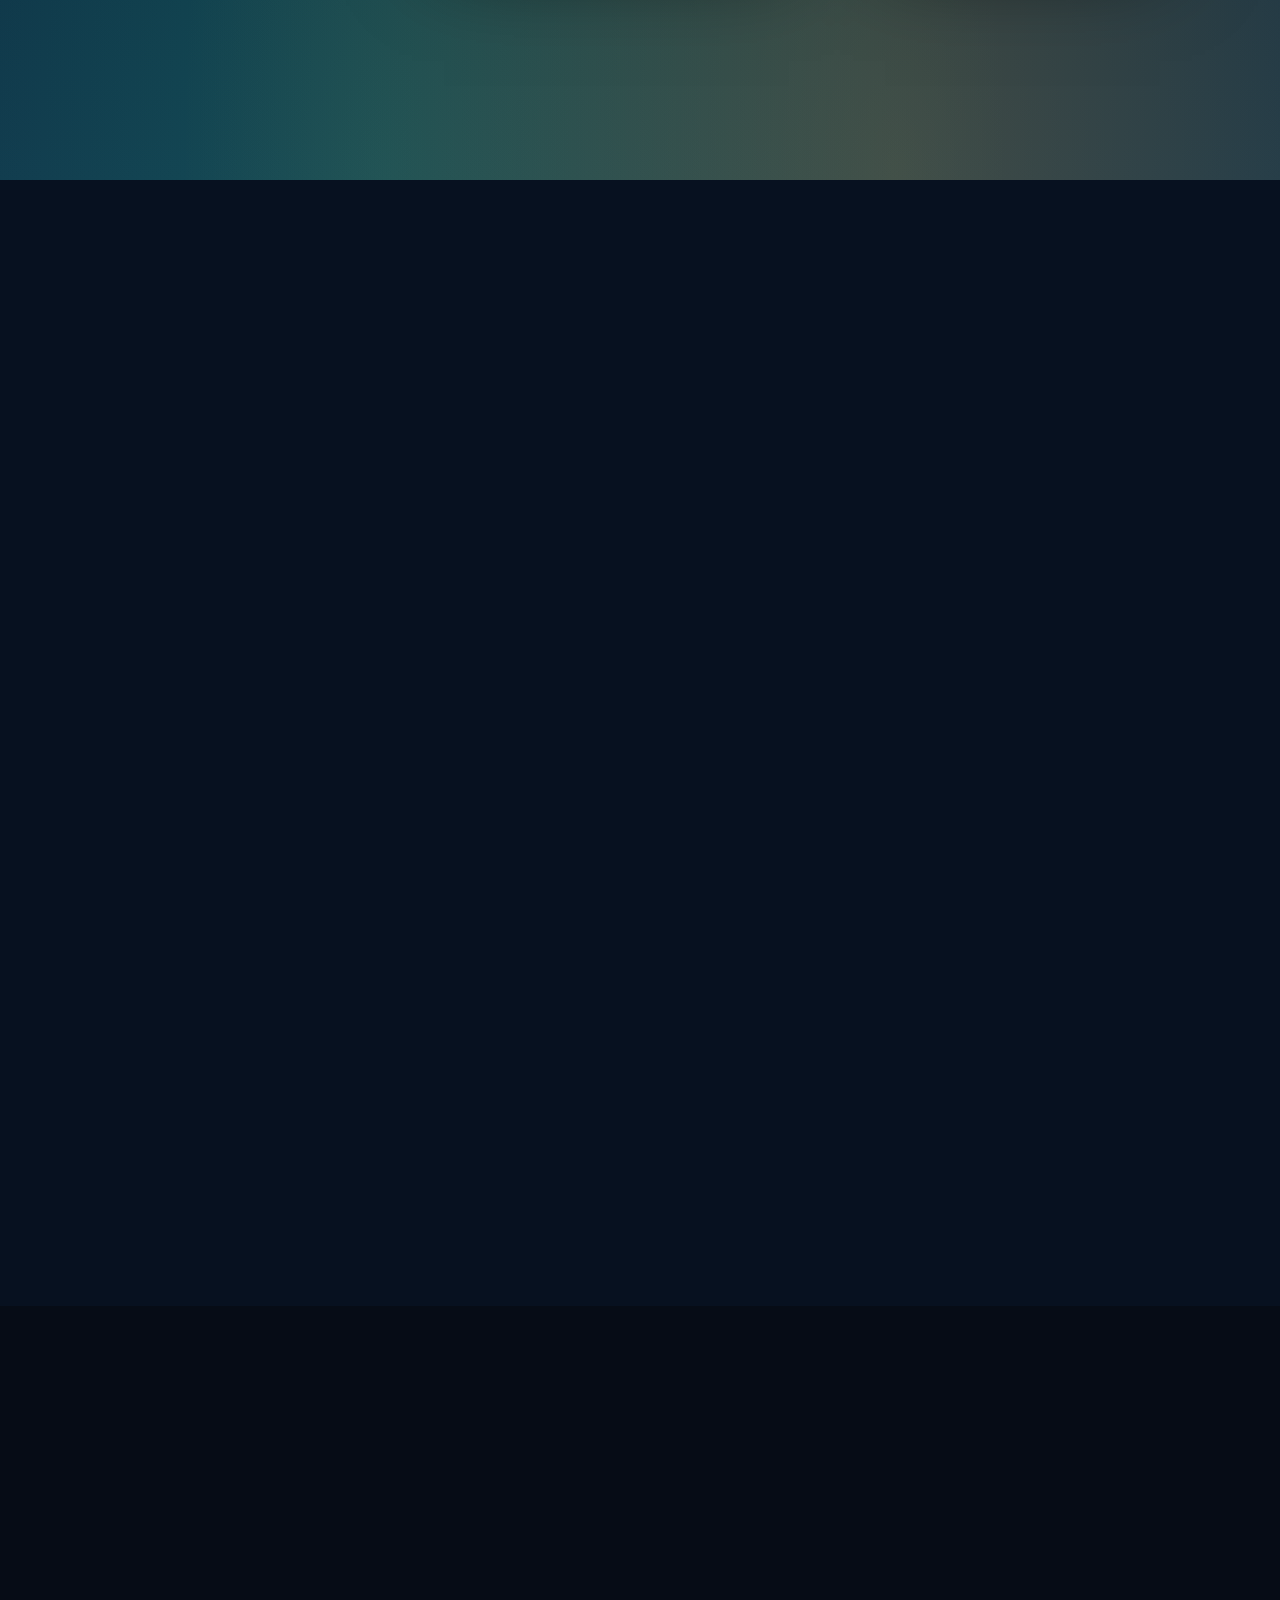
==== commit 96157a46: "Phones: swipeable story and plans, tighter sections, shorter footer and bio; new square product vide" ====
--- a/index.html
+++ b/index.html
@@ -227,6 +227,7 @@
       </ol>
     </aside>
 
+    <p class="swipe-hint" aria-hidden="true"><svg viewBox="0 0 24 24" fill="currentColor"><path d="M12 4l-1.41 1.41L16.17 11H4v2h12.17l-5.58 5.59L12 20l8-8z"/></svg>Swipe through the morning</p>
     <div class="chapters-body">
 
       <!-- 01 CONNECT -->
@@ -735,6 +736,7 @@
       <p class="lede reveal d2">Pay the one-time setup to get started, use everything free for 30 days, then go month to month. Every core feature, including the AI marketing assistant, is in every plan.</p>
     </div>
     <div class="reveal d2">
+<p class="swipe-hint" aria-hidden="true"><svg viewBox="0 0 24 24" fill="currentColor"><path d="M12 4l-1.41 1.41L16.17 11H4v2h12.17l-5.58 5.59L12 20l8-8z"/></svg>Swipe to compare plans</p>
 <!-- @plans-compact -->
 <div class="plans">
         <article class="plan featured">
@@ -829,6 +831,7 @@
         <div>
           <p><b style="color:var(--text)">Cameron Patalano</b> founded Data Does Not Lie to build tools that help small businesses automate with ease. His CRM background runs deep: years in HubSpot and GoHighLevel, owner of Revenue Rebranded, a marketing agency that sold a white-label HighLevel, and CRM work for small businesses as an independent contractor.</p>
           <p>Today he is an AI and automation advisor at Stature Advisors, where he develops custom software and helps businesses put AI to work at scale. He built Daybreak after seeing the same gap across retail: years of sales data, and nothing telling the owner what to do about it. He is also the author of <i>Radical Transparency</i>, an honest, educational approach to sales and marketing.</p>
+          <button type="button" class="more-bio" data-more-bio aria-expanded="false">Read more</button>
           <div class="links"><a class="btn btn-ghost btn-sm" href="https://a.co/d/0gF1U46s" rel="noopener" target="_blank">Radical Transparency on Amazon</a><a class="btn btn-ghost btn-sm" href="https://www.linkedin.com/in/cameronpatalano" rel="noopener" target="_blank">LinkedIn</a></div>
         </div>
       </div>
@@ -916,7 +919,7 @@
 <div class="vmodal" data-vmodal role="dialog" aria-modal="true" aria-label="Daybreak product tour" hidden>
   <div class="vbox">
     <button class="vclose" type="button" data-video-close aria-label="Close the tour"><svg width="14" height="14" aria-hidden="true" viewBox="0 0 24 24" fill="currentColor"><path d="M18.3 5.71a.996.996 0 0 0-1.41 0L12 10.59 7.11 5.7a.996.996 0 0 0-1.41 0c-.39.39-.39 1.02 0 1.41L10.59 12 5.7 16.89c-.39.39-.39 1.02 0 1.41s1.02.39 1.41 0L12 13.41l4.89 4.89c.39.39 1.02.39 1.41 0s.39-1.02 0-1.41L13.41 12l4.89-4.89c.38-.38.38-1.02 0-1.4"/></svg></button>
-    <video data-src="assets/daybreak-tour.mp4" poster="assets/daybreak-tour-poster.jpg" playsinline controls muted preload="none"></video>
+    <video data-src="assets/daybreak-tour.mp4" poster="assets/daybreak-tour-poster.jpg" playsinline controls preload="none"></video>
     <div class="vcap"><span>Product tour, recorded in Daybreak</span><span>Demo business</span></div>
   </div>
 </div>
--- a/assets/site.min.css
+++ b/assets/site.min.css
@@ -1 +1 @@
-@font-face{font-family:"Inter Variable";font-style:normal;font-weight:100 900;font-display:swap;src:url(../fonts/inter-latin-wght-normal.woff2) format("woff2-variations"),url(../fonts/inter-latin-wght-normal.woff2) format("woff2")}:root{--night:#03070d;--deep:#060c16;--ink:#071120;--surface:#0a1322;--surface-2:#0f1b2e;--raise:#1a2a42;--line:rgba(26,42,66,.8);--line-2:#1a2a42;--line-3:#253a57;--text:#e9eff6;--dim:#a9b6c6;--faint:#8797ab;--mint:#2be39b;--mint-2:#27cc8b;--mint-deep:#0E9D6C;--sky:#4fb2ff;--sky-2:#4fb2ff;--amber:#ffbe55;--coral:#ff6b88;--violet:#9f8cff;--paper:#F4F7F9;--paper-2:#E9EEF2;--paper-ink:#0B2236;--paper-dim:#4B5E70;--paper-line:rgba(11,34,54,.11);--display:"Inter Variable","Inter",ui-sans-serif,system-ui,sans-serif;--sans:"Inter Variable","Inter",ui-sans-serif,system-ui,-apple-system,"Segoe UI",sans-serif;--mono:"Inter Variable","Inter",ui-sans-serif,system-ui,sans-serif;--r-sm:8px;--r:10px;--r-lg:16px;--r-xl:20px;--wrap:1200px;--gutter:clamp(20px,4vw,40px);--ease:cubic-bezier(.2,.8,.25,1);--pop:cubic-bezier(.34,1.56,.64,1);--edge:linear-gradient(90deg,transparent,rgba(124,224,255,.55),rgba(43,227,155,.7),transparent);--noise:url("data:image/svg+xml,%3Csvg xmlns='http://www.w3.org/2000/svg' width='160' height='160'%3E%3Cfilter id='n'%3E%3CfeTurbulence type='fractalNoise' baseFrequency='0.9' numOctaves='2' stitchTiles='stitch'/%3E%3C/filter%3E%3Crect width='160' height='160' filter='url(%23n)' opacity='0.55'/%3E%3C/svg%3E");color-scheme:dark}*,*::before,*::after{box-sizing:border-box}html{-webkit-text-size-adjust:100%;scroll-behavior:smooth;scroll-padding-top:88px}body{margin:0;background:var(--deep);color:var(--text);font-family:var(--sans);font-size:16px;line-height:1.6;font-feature-settings:"cv11","ss01";-webkit-font-smoothing:antialiased;-moz-osx-font-smoothing:grayscale;text-rendering:optimizeLegibility;overflow-x:hidden}img,video,svg{display:block;max-width:100%}img,video{height:auto}a{color:inherit;text-decoration:none}button{font:inherit;color:inherit}h1,h2,h3,h4{margin:0;font-weight:600;line-height:1.08;letter-spacing:-.025em;text-wrap:balance}p{margin:0}::selection{background:rgba(43,227,155,.32);color:#fff}:focus-visible{outline:2px solid var(--sky);outline-offset:3px;border-radius:6px}.sr-only{position:absolute!important;width:1px;height:1px;padding:0;margin:-1px;overflow:hidden;clip:rect(0,0,0,0);white-space:nowrap;border:0}.skip{position:absolute;left:12px;top:-60px;z-index:200;background:var(--mint);color:var(--deep);padding:10px 14px;border-radius:10px;font-weight:600}.skip:focus{top:12px}.wrap{width:100%;max-width:var(--wrap);margin:0 auto;padding:0 var(--gutter)}.wrap.narrow{max-width:880px}.wrap.wide{max-width:1320px}.num,.mono{font-family:var(--mono);font-variant-numeric:tabular-nums}.muted{color:var(--faint)}.link{color:var(--sky);text-underline-offset:3px}.link:hover{text-decoration:underline}.display{font-family:var(--display);font-weight:600;letter-spacing:-.035em;line-height:.98}.h1{font-family:var(--display);font-weight:600;font-size:clamp(2.75rem,6.6vw,5.9rem);letter-spacing:-.04em;line-height:.96}.h2{font-family:var(--display);font-weight:600;font-size:clamp(2.1rem,4.4vw,3.6rem);letter-spacing:-.035em;line-height:1.02}.h3{font-family:var(--display);font-weight:600;font-size:clamp(1.5rem,2.4vw,2.1rem);letter-spacing:-.025em;line-height:1.08}.two-tone .rest{color:var(--faint)}.paper .two-tone .rest{color:#7A8C9C}.lede{font-size:clamp(1.05rem,1.35vw,1.2rem);line-height:1.6;color:var(--dim);max-width:58ch}.kicker{display:inline-flex;align-items:center;gap:.6em;font-family:var(--mono);font-size:.72rem;font-weight:500;letter-spacing:.14em;text-transform:uppercase;color:var(--mint)}.kicker::before{content:"";width:18px;height:1px;background:currentColor;opacity:.7}.kicker.plain::before{display:none}.kicker.sky{color:var(--sky)}.kicker.amber{color:var(--amber)}.section-head{max-width:760px;margin-bottom:clamp(40px,6vw,72px)}.section-head .kicker{margin-bottom:22px}.section-head .lede{margin-top:20px}.section-head.center{margin-left:auto;margin-right:auto;text-align:center}.section-head.center .lede{margin-left:auto;margin-right:auto}.section-head.center .kicker::before{display:none}.btn{position:relative;display:inline-flex;align-items:center;justify-content:center;gap:.55em;height:46px;padding:0 20px;border-radius:12px;font-weight:600;font-size:.95rem;letter-spacing:-.005em;border:1px solid transparent;cursor:pointer;white-space:nowrap;transition:transform .25s var(--ease),background-color .25s,border-color .25s,box-shadow .3s,color .2s;isolation:isolate}.btn .arrow{transition:transform .3s var(--ease)}.btn:hover .arrow{transform:translateX(3px)}.btn:active{transform:translateY(1px) scale(.99)}.btn-primary{background:var(--mint);color:#04140D;box-shadow:0 0 0 1px rgba(43,227,155,.4),0 8px 28px -8px rgba(43,227,155,.55),inset 0 1px 0 rgba(255,255,255,.45)}.btn-primary::after{content:"";position:absolute;inset:0;border-radius:inherit;background:linear-gradient(110deg,transparent 30%,rgba(255,255,255,.55) 50%,transparent 70%);background-size:250% 100%;background-position:120% 0;opacity:0;transition:opacity .2s;z-index:-1;pointer-events:none}.btn-primary:hover{background:var(--mint-2);box-shadow:0 0 0 1px rgba(95,240,182,.6),0 12px 36px -8px rgba(43,227,155,.7),inset 0 1px 0 rgba(255,255,255,.5)}.btn-primary:hover::after{opacity:1;animation:btnShine 1.1s var(--ease)}@keyframes btnShine{from{background-position:120% 0}to{background-position:-30% 0}}.btn-ghost{background:rgba(234,243,249,.04);border-color:var(--line-2);color:var(--text)}.btn-ghost:hover{background:rgba(234,243,249,.08);border-color:var(--line-3)}.btn-quiet{height:auto;padding:0;background:none;color:var(--dim);font-weight:500}.btn-quiet:hover{color:var(--text)}.btn-lg{height:52px;padding:0 24px;font-size:1rem;border-radius:13px}.btn-sm{height:36px;padding:0 14px;font-size:.86rem;border-radius:10px}.btn-block{width:100%}.paper .btn-ghost{background:#fff;border-color:var(--paper-line);color:var(--paper-ink)}.paper .btn-ghost:hover{border-color:rgba(11,34,54,.28)}.btn-dark{background:var(--paper-ink);color:#fff}.btn-dark:hover{background:#13324d}.play-ring{display:inline-grid;place-items:center;width:28px;height:28px;border-radius:50%;border:1px solid var(--line-3);transition:border-color .2s,background .2s}.btn-quiet:hover .play-ring{border-color:var(--mint);background:rgba(43,227,155,.1)}.pill{display:inline-flex;align-items:center;gap:10px;height:34px;padding:0 14px 0 6px;border-radius:999px;border:1px solid var(--line-2);background:rgba(8,28,48,.55);backdrop-filter:blur(8px);font-size:.86rem;color:var(--dim);transition:border-color .25s,color .25s}.pill:hover{border-color:rgba(43,227,155,.45);color:var(--text)}.pill .tag{height:22px;padding:0 9px;border-radius:999px;display:inline-flex;align-items:center;background:rgba(43,227,155,.14);color:var(--mint);font-family:var(--mono);font-size:.66rem;font-weight:600;letter-spacing:.08em;text-transform:uppercase}.pill .arrow{opacity:.6}.status{display:inline-flex;align-items:center;gap:6px;height:22px;padding:0 9px;border-radius:999px;font-family:var(--mono);font-size:.64rem;font-weight:600;letter-spacing:.08em;text-transform:uppercase;border:1px solid}.status.live{color:var(--mint);border-color:rgba(43,227,155,.3);background:rgba(43,227,155,.08)}.status.live::before{content:"";width:6px;height:6px;border-radius:50%;background:var(--mint);box-shadow:0 0 0 3px rgba(43,227,155,.18)}.status.soon{color:var(--amber);border-color:rgba(242,169,59,.3);background:rgba(242,169,59,.07)}.status.fee{color:var(--sky);border-color:rgba(124,224,255,.28);background:rgba(124,224,255,.06)}.check{width:16px;height:16px;flex:none;color:var(--mint);margin-top:.28em}.ticks{list-style:none;margin:0;padding:0;display:grid;gap:10px}.ticks li{display:flex;gap:10px;color:var(--dim);font-size:.96rem}.site-header{position:sticky;top:0;z-index:100;transition:background-color .35s,border-color .35s,backdrop-filter .35s}.site-header::after{content:"";position:absolute;left:0;right:0;bottom:-1px;height:1px;background:var(--line);opacity:0;transition:opacity .35s}.site-header.scrolled{background:rgba(6,18,31,.72);backdrop-filter:saturate(160%) blur(16px);-webkit-backdrop-filter:saturate(160%) blur(16px)}.site-header.scrolled::after{opacity:1}.site-header .bar{display:flex;align-items:center;gap:28px;height:68px}.brand{display:inline-flex;align-items:center;gap:11px;flex:none}.brand img{width:30px;height:30px;transition:transform .5s var(--pop)}.brand:hover img{transform:rotate(-12deg) scale(1.06)}.brand .words{display:flex;flex-direction:column;line-height:1}.brand .name{font-family:var(--display);font-weight:600;font-size:1.22rem;letter-spacing:-.03em}.brand .by{margin-top:4px;font-family:var(--mono);font-size:.55rem;letter-spacing:.2em;text-transform:uppercase;color:var(--faint)}.nav{display:flex;align-items:center;gap:2px;margin-left:8px}.nav>a,.nav-item>button{display:inline-flex;align-items:center;gap:6px;height:36px;padding:0 12px;border-radius:9px;border:0;background:none;font-size:.92rem;font-weight:500;color:var(--dim);cursor:pointer;transition:color .2s,background-color .2s}.nav>a:hover,.nav-item>button:hover,.nav-item.open>button{color:var(--text);background:rgba(234,243,249,.06)}.nav>a[aria-current]{color:var(--text)}.nav-item{position:relative}.nav-item>button .chev{transition:transform .3s var(--ease);opacity:.6}.nav-item.open>button .chev{transform:rotate(180deg)}.menu{position:absolute;top:calc(100% + 10px);left:-12px;min-width:540px;padding:10px;border-radius:18px;border:1px solid var(--line-2);background:rgba(8,24,41,.94);backdrop-filter:blur(20px);-webkit-backdrop-filter:blur(20px);box-shadow:0 30px 80px -20px rgba(0,0,0,.7),0 0 0 1px rgba(0,0,0,.2);opacity:0;visibility:hidden;transform:translateY(-6px) scale(.985);transform-origin:top left;transition:opacity .22s var(--ease),transform .28s var(--ease),visibility 0s .28s}.menu::before{content:"";position:absolute;left:0;right:0;top:-12px;height:12px}.nav-item.open .menu{opacity:1;visibility:visible;transform:none;transition:opacity .22s var(--ease),transform .28s var(--ease)}.menu-grid{display:grid;grid-template-columns:1.25fr 1fr;gap:10px}.menu-grid.one{grid-template-columns:1fr}.menu-links{display:grid;gap:2px}.menu-links a{display:grid;grid-template-columns:34px 1fr;gap:12px;align-items:start;padding:10px 12px;border-radius:12px;transition:background-color .2s}.menu-links a:hover{background:rgba(234,243,249,.055)}.menu-links .mi{width:34px;height:34px;border-radius:10px;display:grid;place-items:center;border:1px solid var(--line-2);background:rgba(234,243,249,.03);color:var(--mint)}.menu-links b{display:block;font-size:.92rem;font-weight:600;color:var(--text)}.menu-links span{display:block;margin-top:2px;font-size:.8rem;line-height:1.4;color:var(--faint)}.menu-feature{position:relative;display:flex;flex-direction:column;justify-content:flex-end;min-height:220px;padding:18px;border-radius:13px;overflow:hidden;border:1px solid var(--line);background:radial-gradient(120% 90% at 80% 0%,rgba(43,227,155,.22),transparent 60%),radial-gradient(90% 80% at 0% 100%,rgba(82,185,233,.18),transparent 60%),var(--surface)}.menu-feature img{position:absolute;top:16px;left:18px;right:-40px;width:auto;max-width:none;height:120px;border-radius:8px;border:1px solid var(--line-2);box-shadow:0 20px 40px -10px rgba(0,0,0,.6);transition:transform .5s var(--ease)}.menu-feature:hover img{transform:translateY(-4px)}.menu-feature b{position:relative;font-size:.94rem}.menu-feature span{position:relative;font-size:.8rem;color:var(--dim);margin-top:2px}.menu-wide{min-width:320px}.header-cta{margin-left:auto;display:flex;align-items:center;gap:8px}.header-cta .signin{padding:0 12px;height:36px;display:inline-flex;align-items:center;font-size:.92rem;font-weight:500;color:var(--dim);border-radius:9px;transition:color .2s}.header-cta .signin:hover{color:var(--text)}.header-cta .btn{height:38px;padding:0 15px;font-size:.88rem;border-radius:10px}.menu-btn{display:none;width:42px;height:42px;margin-left:auto;border:1px solid var(--line-2);border-radius:11px;background:rgba(234,243,249,.03);cursor:pointer;position:relative}.menu-btn span,.menu-btn span::before,.menu-btn span::after{position:absolute;left:12px;right:12px;height:1.5px;background:var(--text);border-radius:2px;transition:transform .35s var(--ease),opacity .2s}.menu-btn span{top:20px}.menu-btn span::before{content:"";left:0;right:0;top:-6px}.menu-btn span::after{content:"";left:0;right:0;top:6px}.menu-btn[aria-expanded="true"] span{background:transparent}.menu-btn[aria-expanded="true"] span::before{transform:translateY(6px) rotate(45deg)}.menu-btn[aria-expanded="true"] span::after{transform:translateY(-6px) rotate(-45deg)}.mobile-nav{display:none}@media (max-width:1040px){.nav,.header-cta .signin{display:none}.header-cta{margin-left:auto}.menu-btn{display:block;margin-left:0}.mobile-nav{display:block;position:fixed;inset:68px 0 auto 0;max-height:calc(100dvh - 68px);overflow:auto;padding:12px var(--gutter) 28px;background:rgba(6,18,31,.97);backdrop-filter:blur(18px);-webkit-backdrop-filter:blur(18px);border-bottom:1px solid var(--line-2);opacity:0;visibility:hidden;transform:translateY(-8px);transition:opacity .25s var(--ease),transform .3s var(--ease),visibility 0s .3s}.mobile-nav.open{opacity:1;visibility:visible;transform:none;transition:opacity .25s var(--ease),transform .3s var(--ease)}.mobile-nav .group{padding:14px 0;border-bottom:1px solid var(--line)}.mobile-nav .group>span{display:block;font-family:var(--mono);font-size:.66rem;letter-spacing:.16em;text-transform:uppercase;color:var(--faint);margin-bottom:6px}.mobile-nav a{display:flex;align-items:center;min-height:44px;font-size:1.02rem;font-weight:500;color:var(--text)}.mobile-nav .cta-row{display:grid;grid-template-columns:1fr 1fr;gap:10px;padding-top:18px}.mobile-nav .cta-row .btn{height:48px;justify-content:center}}@media (max-width:520px){.header-cta .btn{display:none}.brand .by{display:none}}.sky{position:relative;isolation:isolate;overflow:hidden;background:radial-gradient(1200px 600px at 50% 112%,rgba(43,227,155,.0),transparent),var(--ink)}.sky>.wrap{position:relative;z-index:2}.sky-layer{position:absolute;inset:0;z-index:0;pointer-events:none;overflow:hidden}.sky-layer .light{position:absolute;border-radius:50%;filter:blur(80px);opacity:.5;will-change:transform}.sky-layer .l1{width:560px;height:560px;top:-220px;right:4%;background:radial-gradient(circle,rgba(43,227,155,.55),transparent 66%);animation:drift 16s ease-in-out infinite alternate}.sky-layer .l2{width:520px;height:520px;top:6%;left:-180px;background:radial-gradient(circle,rgba(82,185,233,.42),transparent 66%);animation:drift 21s ease-in-out -7s infinite alternate-reverse}.sky-layer .l3{width:380px;height:380px;top:30%;left:46%;background:radial-gradient(circle,rgba(16,185,129,.28),transparent 66%);animation:drift 25s ease-in-out -12s infinite alternate}@keyframes drift{0%{transform:translate3d(0,0,0) scale(1)}50%{transform:translate3d(46px,26px,0) scale(1.08)}100%{transform:translate3d(-30px,52px,0) scale(.96)}}.sky-layer .grid{position:absolute;inset:0;background-image:linear-gradient(rgba(234,243,249,.045) 1px,transparent 1px),linear-gradient(90deg,rgba(234,243,249,.045) 1px,transparent 1px);background-size:56px 56px;background-position:center top;-webkit-mask-image:radial-gradient(70% 55% at 50% 30%,#000,transparent 78%);mask-image:radial-gradient(70% 55% at 50% 30%,#000,transparent 78%)}.sky-layer .grain{position:absolute;inset:-50%;background:var(--noise);opacity:.06;mix-blend-mode:overlay}.sky-layer .horizon{position:absolute;left:50%;bottom:var(--horizon-bottom,-62%);width:220%;max-width:3200px;aspect-ratio:2.4/1;transform:translateX(-50%);border-radius:50%;background:radial-gradient(closest-side,rgba(6,18,31,1) 93.5%,transparent 100%);box-shadow:0 -1px 0 rgba(124,224,255,.55),0 -2px 22px rgba(43,227,155,.55),0 -40px 120px rgba(43,227,155,.22),0 -110px 260px rgba(82,185,233,.18);transition:bottom 1.2s var(--ease)}.sky-layer .sun{position:absolute;left:50%;bottom:var(--sun-bottom,6%);width:min(980px,120vw);height:420px;transform:translateX(-50%);background:radial-gradient(50% 50% at 50% 100%,rgba(124,224,255,.35),rgba(43,227,155,.18) 40%,transparent 72%);filter:blur(10px);opacity:var(--sun,.75)}.top-edge{position:absolute;top:0;left:0;right:0;height:1px;background:var(--edge);opacity:.8;z-index:3}.reveal{opacity:0;transform:translate3d(0,18px,0);transition:opacity .8s var(--ease),transform .9s var(--ease);transition-delay:var(--d,0s)}.reveal.in{opacity:1;transform:none}.d1{--d:.08s}.d2{--d:.16s}.d3{--d:.24s}.d4{--d:.32s}.d5{--d:.4s}.no-js .reveal{opacity:1;transform:none}.split-line{display:block;overflow:hidden;padding-bottom:.08em;margin-bottom:-.08em}.split-line>span{display:block;transform:translateY(105%);transition:transform 1.05s var(--ease);transition-delay:var(--d,0s)}.in .split-line>span,.split-line.in>span{transform:none}.no-js .split-line>span{transform:none}.section{position:relative;padding:clamp(88px,12vw,160px) 0}.section.tight{padding:clamp(64px,8vw,104px) 0}.section.flush-top{padding-top:0}.rule{height:1px;background:linear-gradient(90deg,transparent,var(--line-2) 20%,var(--line-2) 80%,transparent)}.deep{background:var(--deep)}.paper{background:var(--paper);color:var(--paper-ink);color-scheme:light}.paper .lede{color:var(--paper-dim)}.paper .kicker{color:var(--mint-deep)}.paper .muted{color:#6B7D8D}.paper .link{color:#0B7FB5}.dots::before{content:"";position:absolute;inset:0;background-image:radial-gradient(rgba(140,245,200,.11) 1px,transparent 1.4px);background-size:24px 24px;-webkit-mask-image:linear-gradient(180deg,#000,transparent 60%);mask-image:linear-gradient(180deg,#000,transparent 60%);pointer-events:none}.paper.dots::before{background-image:radial-gradient(rgba(11,34,54,.12) 1px,transparent 1.4px)}.hero{padding:clamp(56px,9vw,112px) 0 0;text-align:center}.hero .pill{margin-bottom:30px}.hero h1{max-width:13ch;margin:0 auto}.hero h1 .quiet{color:rgba(234,243,249,.42)}.hero .lede{margin:28px auto 0;max-width:60ch;text-wrap:pretty}.hero-ctas{display:flex;align-items:center;justify-content:center;gap:12px;flex-wrap:wrap;margin-top:36px}.hero-ctas .btn-quiet{margin-left:8px;gap:10px}.hero-proof{display:flex;justify-content:center;gap:26px;flex-wrap:wrap;margin-top:26px;font-size:.84rem;color:var(--faint)}.hero-proof span{display:inline-flex;align-items:center;gap:7px}.hero-proof svg{color:var(--mint)}.showcase{position:relative;margin:clamp(56px,7vw,84px) auto 0;max-width:1180px;perspective:2200px;padding:0 var(--gutter)}.show-tabs{position:relative;z-index:3;display:flex;justify-content:center;gap:4px;margin:0 auto 22px;padding:4px;width:max-content;max-width:100%;border-radius:14px;border:1px solid var(--line-2);background:rgba(6,18,31,.6);backdrop-filter:blur(10px);-webkit-backdrop-filter:blur(10px)}.show-tabs button{position:relative;display:inline-flex;align-items:center;gap:8px;height:36px;padding:0 14px;border:0;border-radius:10px;background:none;font-size:.86rem;font-weight:500;color:var(--faint);cursor:pointer;overflow:hidden;transition:color .25s,background-color .25s}.show-tabs button:hover{color:var(--dim)}.show-tabs button[aria-selected="true"]{color:var(--text);background:rgba(234,243,249,.07)}.show-tabs button .bar-p{position:absolute;left:12px;right:12px;bottom:4px;height:1.5px;border-radius:2px;background:rgba(234,243,249,.08);overflow:hidden;opacity:0}.show-tabs button[aria-selected="true"] .bar-p{opacity:1}.show-tabs button .bar-p i{position:absolute;inset:0;background:var(--mint);transform:scaleX(0);transform-origin:left}.show-tabs button svg{opacity:.75}.stage{position:relative;transform-style:preserve-3d;transform:rotateX(var(--tilt,14deg)) translateY(var(--lift,0px)) scale(var(--scale,.96));transform-origin:50% 0%;transition:transform .2s linear;will-change:transform}.frame{position:relative;border-radius:16px;padding:1px;background:linear-gradient(180deg,rgba(234,243,249,.26),rgba(234,243,249,.06) 40%,rgba(43,227,155,.18));box-shadow:0 60px 140px -40px rgba(0,0,0,.85),0 30px 80px -30px rgba(43,227,155,.25),0 0 0 1px rgba(0,0,0,.4)}.frame-in{border-radius:15px;overflow:hidden;background:var(--deep)}.chrome{display:flex;align-items:center;gap:14px;height:40px;padding:0 14px;border-bottom:1px solid var(--line);background:linear-gradient(180deg,#0C2238,#0A1D30)}.chrome .dots3{display:flex;gap:7px}.chrome .dots3 i{width:11px;height:11px;border-radius:50%;background:rgba(234,243,249,.12)}.chrome .url{flex:1;max-width:420px;margin:0 auto;height:24px;border-radius:7px;background:rgba(234,243,249,.05);border:1px solid var(--line);display:flex;align-items:center;justify-content:center;gap:7px;font-family:var(--mono);font-size:.68rem;color:var(--faint);letter-spacing:.02em}.chrome .url svg{opacity:.6}.chrome .sync{font-family:var(--mono);font-size:.62rem;color:var(--faint);display:flex;align-items:center;gap:6px;letter-spacing:.04em}.chrome .sync::before{content:"";width:6px;height:6px;border-radius:50%;background:var(--mint);box-shadow:0 0 0 3px rgba(43,227,155,.15);animation:pulse 2.4s ease-in-out infinite}@keyframes pulse{0%,100%{box-shadow:0 0 0 3px rgba(43,227,155,.15)}50%{box-shadow:0 0 0 6px rgba(43,227,155,.04)}}.screens{position:relative;aspect-ratio:1600/1000;background:var(--deep)}.screens img{position:absolute;inset:0;width:100%;height:100%;object-fit:cover;object-position:top left;opacity:0;transform:scale(1.012);transition:opacity .7s var(--ease),transform 1.2s var(--ease)}.screens img.on{opacity:1;transform:none}.stage-glow{position:absolute;left:8%;right:8%;bottom:-6%;height:40%;background:radial-gradient(50% 60% at 50% 50%,rgba(43,227,155,.35),transparent 70%);filter:blur(50px);z-index:-1;opacity:.8}.float{position:absolute;z-index:4;opacity:0;transform:translate3d(0,14px,40px) scale(.97);transition:opacity .55s var(--ease),transform .7s var(--pop);pointer-events:none}.float.on{opacity:1;transform:translate3d(0,0,60px) scale(1);pointer-events:auto}.card-glass{border-radius:14px;border:1px solid var(--line-2);background:rgba(10,30,50,.82);backdrop-filter:blur(14px);-webkit-backdrop-filter:blur(14px);box-shadow:0 30px 70px -20px rgba(0,0,0,.75),inset 0 1px 0 rgba(255,255,255,.06)}.toast{display:flex;align-items:center;gap:10px;padding:10px 14px 10px 10px;font-size:.84rem;white-space:nowrap}.toast .ok{width:24px;height:24px;border-radius:50%;display:grid;place-items:center;background:var(--mint);color:#04140D;flex:none}.toast small{display:block;font-family:var(--mono);font-size:.62rem;color:var(--faint);letter-spacing:.06em;text-transform:uppercase}.f-advise{right:-3%;top:20%;width:min(340px,34%)}.f-sync{left:-3%;top:12%}.f-repeat{left:-2%;bottom:18%}.f-view{right:-2%;bottom:16%}.f-live{left:-3%;bottom:22%}@media (max-width:900px){.float{display:none}}.adv{position:relative;border-radius:16px;background:#fff;color:var(--paper-ink);padding:18px 18px 16px;box-shadow:0 40px 90px -24px rgba(0,0,0,.7),0 0 0 1px rgba(255,255,255,.6) inset}.adv::before{content:"";position:absolute;left:0;top:14px;bottom:14px;width:3px;border-radius:0 3px 3px 0;background:var(--amber)}.adv .stamp{display:flex;align-items:center;justify-content:space-between;gap:10px;margin-bottom:10px}.adv .badges{display:flex;gap:6px}.nb{display:inline-flex;align-items:center;height:20px;padding:0 7px;border-radius:6px;font-family:var(--mono);font-size:.6rem;font-weight:600;letter-spacing:.08em;text-transform:uppercase}.nb.adv-b{background:rgba(43,227,155,.16);color:#08734D}.nb.amb{background:rgba(242,169,59,.16);color:#9A5B05}.nb.mcp{background:rgba(82,185,233,.14);color:#0B6D9C}.adv .when{font-family:var(--mono);font-size:.62rem;color:#7C8C9B;letter-spacing:.06em;text-transform:uppercase}.adv h4{font-family:var(--sans);font-size:1.02rem;font-weight:600;letter-spacing:-.01em;line-height:1.3}.adv p{margin-top:6px;font-size:.84rem;line-height:1.5;color:#3C5063}.adv dl{margin:12px 0 0;display:grid;gap:10px}.adv dt{font-family:var(--mono);font-size:.6rem;font-weight:600;letter-spacing:.1em;text-transform:uppercase;color:#08734D}.adv dd{margin:3px 0 0;padding-left:10px;border-left:2px solid #E3EAF0;font-size:.84rem;line-height:1.5;color:#2F4558}.adv .acts{display:flex;gap:8px;flex-wrap:wrap;margin-top:14px}.adv .a{display:inline-flex;align-items:center;gap:6px;height:30px;padding:0 11px;border-radius:8px;font-size:.78rem;font-weight:600;border:1px solid #DCE4EA;background:#fff;color:var(--paper-ink)}.adv .a.go{background:var(--mint);border-color:var(--mint);color:#04140D}.adv .src{margin-top:12px;padding-top:10px;border-top:1px solid #EDF1F4;font-family:var(--mono);font-size:.6rem;color:#8796A4;letter-spacing:.02em}.rail{position:relative;z-index:2;margin-top:clamp(64px,8vw,104px);border-top:1px solid var(--line);border-bottom:1px solid var(--line);background:rgba(6,18,31,.55);backdrop-filter:blur(6px)}.rail-grid{display:grid;grid-template-columns:200px repeat(5,1fr)}.rail-grid>*{padding:22px 20px;border-left:1px solid var(--line)}.rail-grid>:first-child{border-left:0;padding-left:0;display:flex;align-items:center;font-family:var(--mono);font-size:.68rem;letter-spacing:.14em;text-transform:uppercase;color:var(--faint)}.rail-item{text-align:left;display:flex;flex-direction:column;gap:8px}.rail-item .top{display:flex;align-items:center;gap:10px;font-weight:600;font-size:.95rem}.rail-item .logo{width:26px;height:26px;border-radius:7px;display:grid;place-items:center;border:1px solid var(--line-2);background:rgba(234,243,249,.04);flex:none}.rail-item p{font-size:.8rem;color:var(--faint);line-height:1.45}.ticker{overflow:hidden;border-top:1px solid var(--line);-webkit-mask-image:linear-gradient(90deg,transparent,#000 8%,#000 92%,transparent);mask-image:linear-gradient(90deg,transparent,#000 8%,#000 92%,transparent)}.ticker-in{display:flex;gap:3.2em;width:max-content;padding:13px 0;font-family:var(--mono);font-size:.68rem;letter-spacing:.12em;text-transform:uppercase;color:var(--faint);white-space:nowrap;animation:slide 60s linear infinite}.ticker-in b{color:var(--mint);font-weight:600}.ticker-in i{font-style:normal;color:var(--dim)}@keyframes slide{to{transform:translateX(-50%)}}.ticker:hover .ticker-in{animation-play-state:paused}@media (max-width:1000px){.rail-grid{grid-template-columns:repeat(2,1fr)}.rail-grid>:first-child{grid-column:1/-1;padding:18px 0 4px}.rail-grid>*{border-top:1px solid var(--line)}.rail-grid>:nth-child(2n){border-left:0;padding-left:0}.rail-grid>:first-child{border-top:0}}@media (max-width:520px){.rail-grid{grid-template-columns:1fr}.rail-grid>*{border-left:0;padding-left:0}}.pains{border-top:1px solid var(--line)}.pain{display:grid;grid-template-columns:72px 1fr 1fr;gap:32px;align-items:start;padding:34px 0;border-bottom:1px solid var(--line)}.pain .n{font-family:var(--mono);font-size:.72rem;color:var(--faint);letter-spacing:.1em;padding-top:.5em}.pain .was{position:relative;font-family:var(--display);font-size:clamp(1.3rem,2.2vw,1.85rem);font-weight:500;letter-spacing:-.025em;line-height:1.18;color:var(--text);transition:color .8s var(--ease) .3s}.pain .was s{text-decoration:none;background:linear-gradient(var(--coral),var(--coral)) 0 58%/0% 1.5px no-repeat;transition:background-size .9s var(--ease) .25s}.pain .now{display:flex;gap:14px;font-size:1.02rem;color:var(--dim);line-height:1.55;opacity:0;transform:translateX(-10px);transition:opacity .7s var(--ease) .75s,transform .8s var(--ease) .75s}.pain .now .arrowc{width:28px;height:28px;flex:none;border-radius:50%;display:grid;place-items:center;background:rgba(43,227,155,.12);color:var(--mint);margin-top:1px}.pain .now b{color:var(--text);font-weight:600}.pain.in .was{color:var(--faint)}.pain.in .was s{background-size:100% 1.5px}.pain.in .now{opacity:1;transform:none}@media (max-width:820px){.pain{grid-template-columns:1fr;gap:14px;padding:26px 0}.pain .n{padding:0}}.story{position:relative;background:var(--deep);overflow:clip}.story-sky{position:absolute;inset:0;pointer-events:none;background:linear-gradient(180deg,var(--ink) 0%,var(--deep) 12%,#071827 40%,#0A2036 70%,#0C2A40 92%,#10324A 100%)}.story-sky::after{content:"";position:absolute;left:0;right:0;bottom:0;height:60%;background:radial-gradient(80% 70% at 70% 100%,rgba(242,169,59,var(--dawn-amber,0)),transparent 70%),radial-gradient(70% 60% at 30% 100%,rgba(43,227,155,var(--dawn-mint,0)),transparent 70%);transition:opacity .6s}.story-grid{position:relative;display:grid;grid-template-columns:260px 1fr;gap:clamp(32px,5vw,72px)}.clock-rail{position:sticky;top:96px;align-self:start;padding-top:8px}.clock{display:flex;align-items:baseline;gap:8px;margin-bottom:26px}.clock .t{font-family:var(--mono);font-size:2.4rem;font-weight:500;letter-spacing:-.03em;color:var(--text);font-variant-numeric:tabular-nums;line-height:1}.clock .ap{font-family:var(--mono);font-size:.8rem;color:var(--faint)}.clock-sub{font-family:var(--mono);font-size:.66rem;letter-spacing:.14em;text-transform:uppercase;color:var(--mint);margin:-14px 0 26px;min-height:1em}.chapters{list-style:none;margin:0;padding:0;position:relative}.chapters::before{content:"";position:absolute;left:5px;top:10px;bottom:10px;width:1px;background:var(--line-2)}.chapters .fill{position:absolute;left:5px;top:10px;width:1px;height:var(--prog,0%);background:linear-gradient(180deg,var(--sky),var(--mint));box-shadow:0 0 12px rgba(43,227,155,.6);transition:height .4s var(--ease)}.chapters li{position:relative;padding:9px 0 9px 28px}.chapters li::before{content:"";position:absolute;left:0;top:15px;width:11px;height:11px;border-radius:50%;border:1px solid var(--line-3);background:var(--deep);transition:background .3s,border-color .3s,box-shadow .3s}.chapters li.on::before,.chapters li.done::before{background:var(--mint);border-color:var(--mint)}.chapters li.on::before{box-shadow:0 0 0 5px rgba(43,227,155,.16)}.chapters a{display:block;color:var(--faint);transition:color .3s}.chapters a b{display:block;font-size:.98rem;font-weight:600;letter-spacing:-.01em}.chapters a span{display:block;font-family:var(--mono);font-size:.64rem;letter-spacing:.1em;text-transform:uppercase;margin-top:2px;opacity:.8}.chapters li.on a,.chapters a:hover{color:var(--text)}.chapter{min-height:min(92vh,880px);display:grid;align-content:center;padding:clamp(56px,8vw,96px) 0;border-top:1px solid var(--line)}.chapter:first-child{border-top:0;padding-top:0}.ch-head{max-width:620px;margin-bottom:34px}.ch-head .kicker{margin-bottom:18px}.ch-head p{margin-top:16px;color:var(--dim);font-size:1.06rem;line-height:1.6}.ch-meta{display:flex;gap:20px;flex-wrap:wrap;margin-top:18px}.ch-meta span{display:inline-flex;align-items:center;gap:8px;font-size:.88rem;color:var(--dim)}.ch-meta svg{color:var(--mint)}@media (max-width:980px){.story-grid{grid-template-columns:1fr}.clock-rail{position:sticky;top:68px;z-index:5;margin:0 calc(var(--gutter) * -1);padding:10px var(--gutter);background:rgba(6,18,31,.88);backdrop-filter:blur(12px);-webkit-backdrop-filter:blur(12px);border-bottom:1px solid var(--line);display:flex;align-items:center;gap:16px}.clock{margin:0}.clock .t{font-size:1.3rem}.clock-sub{margin:0;flex:1;text-align:right}.chapters{display:none}.chapter{min-height:0}}.ui{position:relative;border-radius:16px;border:1px solid var(--line-2);background:linear-gradient(180deg,rgba(15,45,76,.75),rgba(11,37,64,.6));box-shadow:0 40px 90px -40px rgba(0,0,0,.8),inset 0 1px 0 rgba(255,255,255,.05);overflow:hidden;font-size:.86rem}.ui-head{display:flex;align-items:center;gap:12px;padding:14px 18px;border-bottom:1px solid var(--line)}.ui-head .k{font-family:var(--mono);font-size:.62rem;font-weight:500;letter-spacing:.12em;text-transform:uppercase;color:var(--mint)}.ui-head .t{font-weight:600;font-size:.95rem}.ui-head .r{margin-left:auto;font-family:var(--mono);font-size:.64rem;letter-spacing:.06em;color:var(--faint);text-transform:uppercase;display:flex;align-items:center;gap:8px}.ui-body{padding:18px}.fig{display:flex;justify-content:space-between;gap:16px;margin-top:12px;font-family:var(--mono);font-size:.62rem;letter-spacing:.08em;text-transform:uppercase;color:var(--faint)}.mock-wrap{position:relative}.maria{display:inline-flex;align-items:center;gap:8px}.ava{width:24px;height:24px;border-radius:50%;display:grid;place-items:center;font-size:.62rem;font-weight:600;color:#06121F;background:linear-gradient(135deg,var(--mint),var(--sky));flex:none}.ava.b{background:linear-gradient(135deg,#9B8CFF,#7CE0FF)}.ava.c{background:linear-gradient(135deg,#F2A93B,#E85D75)}.ava.d{background:linear-gradient(135deg,#7CE0FF,#52B9E9)}.tagc{display:inline-flex;align-items:center;height:20px;padding:0 8px;border-radius:6px;font-size:.7rem;font-weight:600;white-space:nowrap}.tagc.vip{background:rgba(155,140,255,.14);color:#C5BCFF}.tagc.quiet{background:rgba(242,169,59,.14);color:#F7C77D}.tagc.reg{background:rgba(82,185,233,.14);color:#A9E2FF}.tagc.won{background:rgba(43,227,155,.15);color:#7CF3C4}[data-anim] .st{opacity:0;transform:translateY(10px);transition:opacity .55s var(--ease),transform .65s var(--ease);transition-delay:var(--t,0s)}[data-anim].play .st{opacity:1;transform:none}[data-anim] .pop{opacity:0;transform:scale(.6);transition:opacity .3s,transform .45s var(--pop);transition-delay:var(--t,0s)}[data-anim].play .pop{opacity:1;transform:none}[data-anim] .grow{transform:scaleY(0);transform-origin:bottom;transition:transform .8s var(--ease);transition-delay:var(--t,0s)}[data-anim].play .grow{transform:none}[data-anim] .growx{transform:scaleX(0);transform-origin:left;transition:transform .9s var(--ease);transition-delay:var(--t,0s)}[data-anim].play .growx{transform:none}[data-anim] .draw{stroke-dasharray:1;stroke-dashoffset:1;transition:stroke-dashoffset 1.2s var(--ease);transition-delay:var(--t,0s)}[data-anim].play .draw{stroke-dashoffset:0}.no-js [data-anim] .st,.no-js [data-anim] .pop{opacity:1;transform:none}.no-js [data-anim] .grow,.no-js [data-anim] .growx{transform:none}.no-js [data-anim] .draw{stroke-dashoffset:0}.m-connect{display:grid;grid-template-columns:1fr 1.15fr;gap:16px}.srcs{display:grid;gap:10px}.src-card{display:flex;align-items:center;gap:12px;padding:12px 14px;border-radius:12px;border:1px solid var(--line);background:rgba(6,18,31,.45)}.src-card .logo{width:32px;height:32px;border-radius:9px;display:grid;place-items:center;background:rgba(234,243,249,.06);border:1px solid var(--line-2);flex:none}.src-card b{display:block;font-size:.9rem}.src-card small{display:block;font-family:var(--mono);font-size:.62rem;color:var(--faint);letter-spacing:.04em}.src-card .status{margin-left:auto}.import{padding:14px;border-radius:12px;border:1px solid var(--line);background:rgba(6,18,31,.45)}.import-pill{display:flex;align-items:center;gap:10px;font-family:var(--mono);font-size:.74rem}.import-pill .ok{width:22px;height:22px;border-radius:50%;display:grid;place-items:center;background:var(--mint);color:#04140D}.import-pill .rows{margin-left:auto;color:var(--mint)}.import-bar{height:3px;border-radius:3px;background:rgba(234,243,249,.08);margin:12px 0 14px;overflow:hidden}.import-bar i{display:block;height:100%;background:linear-gradient(90deg,var(--sky),var(--mint))}.mapping{display:grid;gap:7px}.map-row{display:grid;grid-template-columns:1fr 18px 1fr;align-items:center;gap:8px;font-family:var(--mono);font-size:.7rem;color:var(--dim)}.map-row .theirs{padding:6px 9px;border-radius:7px;background:rgba(234,243,249,.04);border:1px dashed var(--line-2)}.map-row .ours{padding:6px 9px;border-radius:7px;background:rgba(43,227,155,.08);border:1px solid rgba(43,227,155,.25);color:#BDF8DF}.map-row svg{color:var(--mint)}.stream{grid-column:1/-1;border-radius:12px;border:1px solid var(--line);overflow:hidden}.stream-row{display:grid;grid-template-columns:1.3fr 1fr .8fr .8fr;gap:10px;align-items:center;padding:9px 14px;border-top:1px solid var(--line);font-size:.8rem;color:var(--dim)}.stream-row:first-child{border-top:0;font-family:var(--mono);font-size:.6rem;letter-spacing:.1em;text-transform:uppercase;color:var(--faint);background:rgba(234,243,249,.02)}.stream-row .num{text-align:right}.stream-row.hl{background:linear-gradient(90deg,rgba(43,227,155,.1),transparent 70%);color:var(--text);box-shadow:inset 2px 0 0 var(--mint)}@media (max-width:640px){.m-connect{grid-template-columns:1fr}.stream-row{grid-template-columns:1.4fr .8fr .8fr}.stream-row>:nth-child(2){display:none}}.kpis{display:grid;grid-template-columns:repeat(4,1fr);gap:10px}.kpi{padding:12px 14px;border-radius:12px;border:1px solid var(--line);background:rgba(6,18,31,.45)}.kpi small{display:block;font-size:.72rem;color:var(--faint)}.kpi b{display:block;margin-top:4px;font-family:var(--mono);font-size:1.25rem;font-weight:500;letter-spacing:-.02em}.kpi .d{display:inline-block;margin-top:4px;font-family:var(--mono);font-size:.62rem;color:var(--mint)}.kpi .d.down{color:var(--coral)}.charts2{display:grid;grid-template-columns:1.6fr 1fr;gap:12px;margin-top:12px}.chart-box{padding:14px;border-radius:12px;border:1px solid var(--line);background:rgba(6,18,31,.45)}.chart-box .t5{margin:0;font-size:.82rem;font-weight:600}.chart-box .t5 + small{display:block;font-size:.7rem;color:var(--faint);margin-bottom:10px}.wk{position:relative;height:150px}.wk svg{position:absolute;inset:0;width:100%;height:100%;overflow:visible}.wk .area{fill:url(#wkFill);opacity:0;transition:opacity 1s var(--ease) .9s}.play .wk .area{opacity:1}.wk .ly{fill:none;stroke:rgba(234,243,249,.32);stroke-width:1.5;stroke-dasharray:3 4}.wk .ty{fill:none;stroke:var(--mint);stroke-width:2.2;stroke-linecap:round;stroke-linejoin:round}.legend{display:flex;gap:14px;margin-top:8px;font-size:.68rem;color:var(--faint)}.legend i{display:inline-block;width:8px;height:8px;border-radius:50%;margin-right:6px;vertical-align:0}.donut-wrap{display:flex;align-items:center;gap:14px}.donut{position:relative;width:118px;height:118px;flex:none}.donut svg{width:100%;height:100%;transform:rotate(-90deg)}.donut circle{fill:none;stroke-width:13}.donut .c{position:absolute;inset:0;display:grid;place-items:center;text-align:center}.donut .c b{font-family:var(--mono);font-size:1.05rem;font-weight:500;display:block}.donut .c small{font-size:.6rem;color:var(--faint);display:block;margin-top:-2px}.dl{list-style:none;margin:0;padding:0;display:grid;gap:6px;font-size:.74rem;color:var(--dim)}.dl li{display:flex;align-items:center;gap:7px}.dl i{width:8px;height:8px;border-radius:50%;flex:none}.dl .num{margin-left:auto;color:var(--faint)}.maria-dot{position:absolute;width:12px;height:12px;border-radius:50%;background:#fff;box-shadow:0 0 0 3px rgba(242,169,59,.6),0 0 16px rgba(242,169,59,.9);opacity:0;transition:opacity .4s var(--ease) 1.6s}.play .maria-dot{opacity:1}@media (max-width:700px){.kpis{grid-template-columns:repeat(2,1fr)}.charts2{grid-template-columns:1fr}}.m-discover{display:grid;grid-template-columns:1fr 1.05fr;gap:16px;align-items:start}.m-discover .adv{box-shadow:0 30px 70px -30px rgba(0,0,0,.7)}.people{border-radius:12px;border:1px solid var(--line);background:rgba(6,18,31,.5);overflow:hidden}.people-head{display:flex;align-items:center;gap:8px;padding:11px 14px;border-bottom:1px solid var(--line);font-size:.8rem}.people-head .chipf{display:inline-flex;align-items:center;gap:6px;height:24px;padding:0 9px;border-radius:7px;border:1px solid rgba(43,227,155,.28);background:rgba(43,227,155,.08);color:#BDF8DF;font-family:var(--mono);font-size:.62rem}.people-head .cnt{margin-left:auto;font-family:var(--mono);font-size:.66rem;color:var(--faint)}.person{display:grid;grid-template-columns:1.4fr .9fr .7fr;gap:8px;align-items:center;padding:9px 14px;border-top:1px solid var(--line);font-size:.8rem;color:var(--dim)}.person:first-of-type{border-top:0}.person .who{display:flex;align-items:center;gap:9px;color:var(--text);font-weight:500}.person .gap{font-family:var(--mono);font-size:.7rem}.person .gap em{font-style:normal;color:var(--amber)}.person .num{text-align:right;font-size:.74rem}.person.hl{background:linear-gradient(90deg,rgba(242,169,59,.1),transparent 80%);box-shadow:inset 2px 0 0 var(--amber)}.people-foot{display:flex;align-items:center;gap:10px;padding:11px 14px;border-top:1px solid var(--line);font-size:.78rem;color:var(--dim)}.people-foot .btn{height:30px;padding:0 11px;font-size:.76rem;border-radius:8px;margin-left:auto}@media (max-width:820px){.m-discover{grid-template-columns:1fr}}.m-act{display:grid;grid-template-columns:1fr 1.1fr;gap:16px;align-items:start}.flow{position:relative;border-radius:14px;background:#fff;color:var(--paper-ink);padding:16px 16px 12px;box-shadow:0 30px 70px -30px rgba(0,0,0,.7)}.flow-top{display:flex;align-items:center;gap:8px;margin-bottom:6px}.flow-top .t5{margin:0;font-size:.92rem;font-weight:600}.flow-top .nb{margin-left:auto}.flow svg{width:100%;height:auto}.flow .nd{fill:#fff;stroke:rgba(11,34,54,.55);stroke-width:1.3}.flow .goal .nd{fill:#EAFBF3;stroke:#13A673}.flow .k{font-family:var(--mono);font-size:8.5px;font-weight:600;letter-spacing:.1em;fill:#08734D}.flow .k.amb{fill:#9A5B05}.flow .tx{font-family:var(--sans);font-size:11px;font-weight:500;fill:#0B2236}.flow .ln{fill:none;stroke:rgba(11,34,54,.5);stroke-width:1.3}.flow .wpill rect{fill:#F2F5F8;stroke:rgba(11,34,54,.18)}.flow .wpill text{font-family:var(--mono);font-size:8px;fill:#4B5E70}.flow .bl{font-family:var(--mono);font-size:8px;font-weight:700;letter-spacing:.08em}.flow .bl.y{fill:#13A673}.flow .bl.n{fill:#B7700A}.flow .wsk{opacity:0;transition:opacity .35s var(--ease),transform .5s var(--pop);transition-delay:var(--t,0s);transform-box:fill-box;transform-origin:center;transform:scale(.85)}.flow path.wsk{transform:none;stroke-dasharray:1;stroke-dashoffset:1;opacity:1;transition:stroke-dashoffset .5s var(--ease);transition-delay:var(--t,0s)}.play .flow .wsk{opacity:1;transform:none}.play .flow path.wsk{stroke-dashoffset:0}.approve{display:flex;align-items:center;gap:10px;margin-top:10px;padding-top:10px;border-top:1px solid #EDF1F4}.approve .a{display:inline-flex;align-items:center;gap:6px;height:30px;padding:0 12px;border-radius:8px;font-size:.78rem;font-weight:600;background:var(--mint);color:#04140D;border:0;position:relative}.approve .a::after{content:"";position:absolute;inset:-4px;border-radius:11px;border:2px solid rgba(43,227,155,.6);opacity:0;transform:scale(.9)}.play .approve .a::after{animation:press .7s var(--ease) 3.6s 1 both}@keyframes press{0%{opacity:0;transform:scale(.9)}40%{opacity:1;transform:scale(1)}100%{opacity:0;transform:scale(1.15)}}.approve small{font-family:var(--mono);font-size:.62rem;color:#7C8C9B}.side-stack{display:grid;gap:12px}.msg-prev{border-radius:12px;border:1px solid var(--line);background:rgba(6,18,31,.5);overflow:hidden}.msg-prev .mh{display:flex;align-items:center;gap:8px;padding:10px 14px;border-bottom:1px solid var(--line);font-family:var(--mono);font-size:.62rem;letter-spacing:.08em;text-transform:uppercase;color:var(--faint)}.msg-prev .mh b{color:var(--sky);font-weight:600}.msg-prev .mb{padding:14px;font-size:.82rem;color:var(--dim);line-height:1.55}.msg-prev .mb strong{display:block;color:var(--text);font-size:.92rem;margin-bottom:6px}.msg-prev .mb .var{color:var(--mint);font-family:var(--mono);font-size:.76rem}.sms{max-width:85%;margin-left:auto;padding:9px 12px;border-radius:14px 14px 4px 14px;background:linear-gradient(135deg,#1C8C63,#17785A);color:#EAFBF3;font-size:.8rem;line-height:1.45}.sms + small{display:block;text-align:right;margin-top:5px;font-family:var(--mono);font-size:.58rem;color:var(--faint)}.live-pill{display:inline-flex;align-items:center;gap:9px;height:34px;padding:0 14px 0 6px;border-radius:999px;background:rgba(43,227,155,.12);border:1px solid rgba(43,227,155,.32);color:#BDF8DF;font-size:.82rem;font-weight:500}.live-pill .ok{width:22px;height:22px;border-radius:50%;display:grid;place-items:center;background:var(--mint);color:#04140D}@media (max-width:820px){.m-act{grid-template-columns:1fr}}.m-measure{display:grid;grid-template-columns:1.2fr 1fr;gap:16px}.res-kpis{display:grid;grid-template-columns:repeat(3,1fr);gap:10px}.funnel{margin-top:14px;display:grid;gap:9px}.fn{display:grid;grid-template-columns:110px 1fr 54px;align-items:center;gap:10px;font-size:.76rem;color:var(--dim)}.fn .tr{height:10px;border-radius:5px;background:rgba(234,243,249,.06);overflow:hidden}.fn .tr i{display:block;height:100%;border-radius:5px;background:linear-gradient(90deg,var(--sky-2),var(--mint));width:var(--w)}.fn .num{text-align:right;color:var(--text)}.timeline{list-style:none;margin:0;padding:0;display:grid;gap:0}.timeline li{position:relative;display:grid;grid-template-columns:62px 1fr;gap:12px;padding:10px 0 10px;font-size:.8rem;color:var(--dim)}.timeline li::before{content:"";position:absolute;left:68px;top:0;bottom:0;width:1px;background:var(--line-2)}.timeline li:first-child::before{top:16px}.timeline li:last-child::before{bottom:calc(100% - 16px)}.timeline .when{font-family:var(--mono);font-size:.62rem;color:var(--faint);letter-spacing:.04em;padding-top:2px;text-align:right}.timeline .what{position:relative;padding-left:20px}.timeline .what::before{content:"";position:absolute;left:-4px;top:5px;width:9px;height:9px;border-radius:50%;background:var(--deep);border:1.5px solid var(--line-3)}.timeline li.won .what::before{background:var(--mint);border-color:var(--mint);box-shadow:0 0 0 4px rgba(43,227,155,.18)}.timeline .what b{color:var(--text);font-weight:600}@media (max-width:820px){.m-measure{grid-template-columns:1fr}}.ask-grid{display:grid;grid-template-columns:.85fr 1.15fr;gap:clamp(32px,6vw,80px);align-items:center}.ask-list{margin-top:30px;display:grid;gap:0;border-top:1px solid var(--line)}.ask-list li{list-style:none;display:grid;grid-template-columns:90px 1fr;gap:16px;padding:16px 0;border-bottom:1px solid var(--line);font-size:.94rem;color:var(--dim)}.ask-list li b{font-family:var(--mono);font-size:.66rem;font-weight:500;letter-spacing:.12em;text-transform:uppercase;color:var(--mint);padding-top:.35em}.ask-list ul{padding:0;margin:0}.chat{display:flex;flex-direction:column;height:600px}.chat-top{display:flex;align-items:center;gap:12px;padding:14px 18px;border-bottom:1px solid var(--line)}.chat-ava{width:34px;height:34px;border-radius:10px;display:grid;place-items:center;background:linear-gradient(135deg,var(--mint),var(--sky));flex:none}.chat-ava img{width:24px;height:24px}.chat-ava.sm{width:26px;height:26px;border-radius:8px}.chat-ava.sm img{width:18px;height:18px}.chat-who b{display:block;font-size:.92rem}.chat-who span{display:flex;align-items:center;gap:6px;font-size:.72rem;color:var(--faint)}.chat-who span i{width:6px;height:6px;border-radius:50%;background:var(--mint);box-shadow:0 0 8px var(--mint)}.chat-top .r{margin-left:auto;font-family:var(--mono);font-size:.62rem;letter-spacing:.1em;text-transform:uppercase;color:var(--faint)}.thread{flex:1;padding:18px;display:flex;flex-direction:column;gap:14px;overflow:hidden}.u-row{align-self:flex-end;max-width:80%;opacity:0;transform:translateY(8px);transition:opacity .35s var(--ease),transform .45s var(--ease)}.u-row.on{opacity:1;transform:none}.u-msg{padding:10px 14px;border-radius:14px 14px 4px 14px;background:rgba(43,227,155,.14);border:1px solid rgba(43,227,155,.28);font-size:.88rem;color:#E6FFF4}.u-row small{display:block;text-align:right;margin-top:5px;font-family:var(--mono);font-size:.58rem;color:var(--faint)}.b-row{display:none;gap:10px;align-items:flex-start}.b-row.on{display:flex;animation:msgIn .5s var(--ease) both}@keyframes msgIn{from{opacity:0;transform:translateY(10px)}to{opacity:1;transform:none}}.b-msg{flex:1;min-width:0;padding:14px;border-radius:4px 14px 14px 14px;background:rgba(6,18,31,.55);border:1px solid var(--line);font-size:.86rem;color:var(--dim);line-height:1.55}.b-msg .bn{display:block;font-family:var(--mono);font-size:.58rem;letter-spacing:.12em;text-transform:uppercase;color:var(--faint);margin-bottom:6px}.b-msg p b{color:var(--text)}.think{display:none;gap:5px;padding:12px 14px;border-radius:4px 14px 14px 14px;background:rgba(6,18,31,.55);border:1px solid var(--line)}.think-row.on{display:flex}.think-row.on .think{display:flex}.think i{width:6px;height:6px;border-radius:50%;background:var(--faint);animation:thinkDot 1.1s ease-in-out infinite}.think i:nth-child(2){animation-delay:.15s}.think i:nth-child(3){animation-delay:.3s}@keyframes thinkDot{0%,100%{opacity:.3;transform:translateY(0)}40%{opacity:1;transform:translateY(-3px)}}.mini-list{margin-top:10px;border-radius:10px;border:1px solid var(--line);overflow:hidden}.mini-list .person{grid-template-columns:1.4fr 1fr .8fr;padding:8px 12px;font-size:.76rem}.hbars{display:grid;gap:9px;margin-top:12px}.hb{display:grid;grid-template-columns:86px 1fr 92px;gap:10px;align-items:center;font-size:.74rem;color:var(--dim)}.hb .ht{position:relative;height:9px;border-radius:5px;background:rgba(234,243,249,.06);overflow:hidden}.hb .ht i{position:absolute;inset:0 auto 0 0;width:var(--w);border-radius:5px;background:linear-gradient(90deg,var(--sky-2),var(--mint));transform:scaleX(0);transform-origin:left;transition:transform .9s var(--ease)}.hb .ht i.ly{background:rgba(234,243,249,.22)}.b-row.grown .hb .ht i{transform:none}.hb .hv{font-family:var(--mono);text-align:right;font-size:.7rem}.hb .hv em{font-style:normal;color:var(--mint)}.prop{margin-top:12px;border-radius:12px;border:1px solid rgba(43,227,155,.3);background:rgba(43,227,155,.05);padding:12px}.prop .ph{display:flex;align-items:center;gap:8px;font-size:.82rem;font-weight:600;color:var(--text)}.prop .ph .nb{background:rgba(43,227,155,.16);color:var(--mint)}.prop ol{margin:10px 0 0;padding:0;list-style:none;display:grid;gap:6px;counter-reset:s}.prop li{counter-increment:s;display:flex;gap:9px;font-size:.78rem;color:var(--dim)}.prop li::before{content:counter(s);width:18px;height:18px;flex:none;border-radius:5px;display:grid;place-items:center;font-family:var(--mono);font-size:.6rem;background:rgba(234,243,249,.06);color:var(--faint)}.prop .pa{display:flex;gap:8px;margin-top:12px}.prop .pa span{display:inline-flex;align-items:center;height:28px;padding:0 11px;border-radius:8px;font-size:.74rem;font-weight:600;border:1px solid var(--line-2)}.prop .pa .y{background:var(--mint);border-color:var(--mint);color:#04140D}.c-src{display:flex;align-items:center;gap:8px;margin-top:10px;font-family:var(--mono);font-size:.58rem;color:var(--faint);letter-spacing:.04em}.c-src .nb{background:rgba(82,185,233,.12);color:var(--sky)}.chips{display:flex;flex-wrap:wrap;gap:8px;margin-top:auto;padding-top:6px;opacity:0;transition:opacity .4s}.chips.on{opacity:1}.chips button{height:32px;padding:0 12px;border-radius:999px;border:1px solid var(--line-2);background:rgba(234,243,249,.03);font-size:.78rem;color:var(--dim);cursor:pointer;transition:border-color .2s,color .2s,background .2s}.chips button:hover{border-color:rgba(43,227,155,.5);color:var(--text);background:rgba(43,227,155,.07)}.chat-input{display:flex;align-items:center;gap:8px;margin:0 14px 14px;height:46px;padding:0 6px 0 14px;border-radius:12px;border:1px solid var(--line-2);background:rgba(6,18,31,.6);font-size:.88rem}.chat-input .typed{color:var(--text);white-space:nowrap;overflow:hidden}.chat-input .ph{color:var(--faint)}.chat-input .caret{width:1.5px;height:18px;background:var(--mint);animation:blink 1s steps(2) infinite;display:none}.chat.typing .caret{display:block}.chat.typing .ph{display:none}@keyframes blink{50%{opacity:0}}.chat-input .send{margin-left:auto;width:34px;height:34px;border-radius:9px;display:grid;place-items:center;background:rgba(234,243,249,.08);color:var(--faint);transition:background .2s,color .2s,transform .2s}.chat.typing .send{background:var(--mint);color:#04140D}.chat.sent .send{transform:scale(.88)}@media (max-width:980px){.ask-grid{grid-template-columns:1fr}.chat{height:620px}}@media (max-width:520px){.chat{height:660px}.hb{grid-template-columns:70px 1fr 80px}}.phone-sec{overflow:hidden}.phone-grid{display:grid;grid-template-columns:1fr auto;gap:clamp(40px,8vw,120px);align-items:center}.p-steps{list-style:none;margin:34px 0 0;padding:0;display:grid;gap:4px;counter-reset:p}.p-steps .pst{position:relative;counter-increment:p;padding:14px 16px 14px 56px;border-radius:14px;cursor:pointer;transition:background-color .3s}.p-steps .pst::before{content:counter(p,decimal-leading-zero);position:absolute;left:16px;top:15px;font-family:var(--mono);font-size:.7rem;color:var(--faint);transition:color .3s}.p-steps .pst b{display:block;font-size:1rem;font-weight:600;color:var(--faint);transition:color .3s}.p-steps .pst span{display:block;font-size:.88rem;color:var(--faint);opacity:.0;max-height:0;overflow:hidden;transition:opacity .4s,max-height .5s var(--ease)}.p-steps .pst .pb{position:absolute;left:16px;right:16px;bottom:0;height:1.5px;border-radius:2px;background:transparent;overflow:hidden}.p-steps .pst .pb i{display:block;height:100%;background:var(--mint);transform:scaleX(0);transform-origin:left}.p-steps .pst.on{background:rgba(234,243,249,.04)}.p-steps .pst.on::before{color:var(--mint)}.p-steps .pst.on b{color:var(--text)}.p-steps .pst.on span{opacity:1;max-height:4em;color:var(--dim);margin-top:3px}.p-steps .pst:hover b{color:var(--dim)}.phone-stage{position:relative;justify-self:center}.phone-stage::before{content:"";position:absolute;inset:8% -30% 0;background:radial-gradient(50% 45% at 50% 55%,rgba(43,227,155,.28),transparent 70%),radial-gradient(40% 40% at 70% 30%,rgba(82,185,233,.22),transparent 70%);filter:blur(30px);z-index:0}.phone{position:relative;z-index:1;width:330px;height:676px;border-radius:54px;padding:11px;background:linear-gradient(145deg,#2A3A4A,#0E1822 40%,#1B2733 70%,#3A4A5A);box-shadow:0 0 0 1px rgba(255,255,255,.08),inset 0 0 0 1px rgba(255,255,255,.12),inset 0 0 6px 2px rgba(0,0,0,.6),0 50px 100px -30px rgba(0,0,0,.9),0 30px 60px -30px rgba(43,227,155,.25)}.phone::before{content:"";position:absolute;right:-2px;top:170px;width:3px;height:74px;border-radius:2px;background:#2A3A4A}.phone::after{content:"";position:absolute;left:-2px;top:140px;width:3px;height:40px;border-radius:2px;background:#2A3A4A;box-shadow:0 60px 0 #2A3A4A}.screen{position:relative;width:100%;height:100%;border-radius:44px;overflow:hidden;background:#06121F;font-size:12px;color:var(--text)}.island{position:absolute;top:10px;left:50%;transform:translateX(-50%);width:104px;height:30px;border-radius:20px;background:#000;z-index:20}.sbar{position:absolute;top:0;left:0;right:0;height:50px;display:flex;align-items:center;justify-content:space-between;padding:4px 28px 0 30px;font-size:13px;font-weight:600;z-index:19}.sbar .icons{display:flex;gap:5px;align-items:center}.scene{position:absolute;inset:0;padding:56px 16px 20px;opacity:0;transform:translateX(24px);transition:opacity .55s var(--ease),transform .65s var(--ease);pointer-events:none}.scene.on{opacity:1;transform:none}.scene.out{opacity:0;transform:translateX(-24px)}.scene.lock{padding-top:0;background:radial-gradient(120% 60% at 50% 110%,rgba(43,227,155,.45),transparent 60%),radial-gradient(90% 50% at 80% 90%,rgba(82,185,233,.35),transparent 60%),linear-gradient(180deg,#040B15,#0A2036)}.lock .ltime{text-align:center;margin-top:90px;font-family:var(--display);font-weight:600;font-size:72px;letter-spacing:-.04em;line-height:1}.lock .ldate{text-align:center;font-size:14px;color:rgba(255,255,255,.75);margin-top:6px}.notif{position:absolute;left:12px;right:12px;top:300px;display:flex;gap:10px;padding:12px;border-radius:20px;background:rgba(30,45,60,.72);backdrop-filter:blur(18px);-webkit-backdrop-filter:blur(18px);border:1px solid rgba(255,255,255,.08);transform:translateY(-30px) scale(.96);opacity:0;transition:transform .6s var(--pop),opacity .4s}.scene.on .notif{transform:none;opacity:1;transition-delay:.6s}.notif img{width:36px;height:36px;border-radius:9px;background:#0B2540;padding:3px;flex:none}.notif .nt{display:flex;justify-content:space-between;font-size:11px;color:rgba(255,255,255,.6)}.notif b{display:block;font-size:13px;margin:1px 0}.notif p{font-size:12px;line-height:1.35;color:rgba(255,255,255,.85)}.tap{position:absolute;width:44px;height:44px;border-radius:50%;background:rgba(255,255,255,.35);border:1.5px solid rgba(255,255,255,.7);transform:scale(.4);opacity:0;pointer-events:none;z-index:30}.tap.go{animation:tap .9s var(--ease) both}@keyframes tap{0%{opacity:0;transform:scale(1.4)}30%{opacity:1;transform:scale(.9)}60%{opacity:.9;transform:scale(1)}100%{opacity:0;transform:scale(1.3)}}.app-top{display:flex;align-items:center;gap:8px;margin-bottom:14px}.app-top img{width:22px;height:22px}.app-top b{font-family:var(--display);font-size:16px;letter-spacing:-.03em}.app-top span{font-size:10.5px;color:var(--faint)}.app-top .mn{margin-left:auto;font-size:10px;padding:4px 8px;border:1px solid var(--line-2);border-radius:7px;color:var(--dim)}.p-h{font-family:var(--display);font-size:24px;font-weight:600;letter-spacing:-.03em}.p-sub{font-size:11px;color:var(--faint);margin:2px 0 12px}.p-kpis{display:grid;grid-template-columns:1fr 1fr;gap:8px}.p-kpi{padding:10px;border-radius:12px;border:1px solid var(--line);background:linear-gradient(180deg,rgba(15,45,76,.6),rgba(11,37,64,.4))}.p-kpi small{display:block;font-size:9.5px;color:var(--faint)}.p-kpi b{display:block;font-family:var(--mono);font-size:19px;font-weight:500;letter-spacing:-.03em;margin-top:2px}.p-kpi svg{width:100%;height:22px;margin-top:4px}.p-card{margin-top:10px;padding:12px;border-radius:14px;border:1px solid var(--line);background:rgba(11,37,64,.5)}.p-card .pk{font-family:var(--mono);font-size:8.5px;letter-spacing:.12em;text-transform:uppercase;color:var(--amber);display:flex;justify-content:space-between}.p-card .pk span{color:var(--faint)}.p-card .t6{margin:6px 0 4px;font-size:13.5px;font-weight:600;line-height:1.3}.p-card p{font-size:11px;line-height:1.45;color:var(--dim)}.p-btns{display:flex;gap:6px;margin-top:10px}.p-btns span{flex:1;display:grid;place-items:center;height:30px;border-radius:9px;font-size:11px;font-weight:600;border:1px solid var(--line-2)}.p-btns .y{background:var(--mint);border-color:var(--mint);color:#04140D}.p-list{margin-top:8px;border-radius:14px;border:1px solid var(--line);overflow:hidden}.p-row{display:flex;align-items:center;gap:9px;padding:9px 11px;border-top:1px solid var(--line);font-size:11px}.p-row:first-child{border-top:0}.p-row .ava{width:26px;height:26px;font-size:9px}.p-row b{display:block;font-size:12px;font-weight:600}.p-row small{display:block;font-size:10px;color:var(--faint)}.p-row .r{margin-left:auto;text-align:right;font-family:var(--mono);font-size:10px;color:var(--dim)}.p-row .r em{display:block;font-style:normal;color:var(--amber);font-size:9.5px}.p-row.hl{background:rgba(242,169,59,.08)}.sheet{position:absolute;left:8px;right:8px;bottom:8px;padding:14px 14px 16px;border-radius:26px 26px 34px 34px;background:#0D2338;border:1px solid var(--line-2);box-shadow:0 -20px 50px rgba(0,0,0,.5);transform:translateY(110%);transition:transform .6s var(--ease)}.scene.on .sheet.up{transform:none}.sheet .grab{width:36px;height:4px;border-radius:2px;background:var(--line-3);margin:0 auto 12px}.sheet .t6{margin:0;font-size:14px}.sheet .steps-m{margin:10px 0 12px;display:grid;gap:6px}.sheet .steps-m div{display:flex;align-items:center;gap:8px;font-size:11px;color:var(--dim);padding:7px 9px;border-radius:9px;background:rgba(234,243,249,.04)}.sheet .steps-m i{font-style:normal;font-family:var(--mono);font-size:8.5px;letter-spacing:.1em;text-transform:uppercase;color:var(--mint);width:38px}.done-ring{width:84px;height:84px;margin:60px auto 16px;border-radius:50%;display:grid;place-items:center;background:radial-gradient(circle,rgba(43,227,155,.25),transparent 70%)}.done-ring svg{width:56px;height:56px}.done-ring circle{fill:none;stroke:var(--mint);stroke-width:2.5;stroke-dasharray:160;stroke-dashoffset:160;transition:stroke-dashoffset .9s var(--ease) .2s}.done-ring path{fill:none;stroke:var(--mint);stroke-width:3;stroke-linecap:round;stroke-linejoin:round;stroke-dasharray:40;stroke-dashoffset:40;transition:stroke-dashoffset .5s var(--ease) .9s}.scene.on .done-ring circle,.scene.on .done-ring path{stroke-dashoffset:0}.done-t{text-align:center;font-family:var(--display);font-size:20px;font-weight:600;letter-spacing:-.02em}.done-s{text-align:center;font-size:11.5px;color:var(--dim);margin-top:4px}.later{margin-top:22px;padding:12px;border-radius:14px;border:1px solid rgba(43,227,155,.3);background:rgba(43,227,155,.07);opacity:0;transform:translateY(10px);transition:opacity .5s var(--ease) 1.6s,transform .6s var(--ease) 1.6s}.scene.on .later{opacity:1;transform:none}.later .lk{font-family:var(--mono);font-size:8.5px;letter-spacing:.12em;text-transform:uppercase;color:var(--mint)}.later p{margin-top:6px;font-size:11.5px;color:var(--text);line-height:1.45}.later .lr{display:flex;gap:12px;margin-top:8px;font-family:var(--mono);font-size:10px;color:var(--dim)}.later .lr b{color:var(--text);font-weight:500}.home-ind{position:absolute;bottom:8px;left:50%;transform:translateX(-50%);width:110px;height:4px;border-radius:3px;background:rgba(255,255,255,.55);z-index:20}@media (max-width:900px){.phone-grid{grid-template-columns:1fr}.phone-stage{order:-1}.p-steps .pst span{opacity:1;max-height:none;color:var(--faint)}}@media (max-width:400px){.phone{width:300px;height:614px;border-radius:50px}.screen{border-radius:40px}.scene{transform-origin:top center}}.more-tabs{display:flex;gap:4px;flex-wrap:wrap;padding:4px;border-radius:14px;border:1px solid var(--line-2);width:max-content;max-width:100%;margin-bottom:28px}.more-tabs button{height:38px;padding:0 16px;border-radius:10px;border:0;background:none;font-size:.9rem;font-weight:500;color:var(--faint);cursor:pointer;transition:background .25s,color .25s}.more-tabs button[aria-selected="true"]{background:rgba(234,243,249,.08);color:var(--text)}.more-tabs button:hover{color:var(--dim)}.more-panel{display:grid;grid-template-columns:.9fr 1.1fr;gap:clamp(28px,5vw,64px);align-items:center;animation:panelIn .6s var(--ease) both}.more-panel[hidden]{display:none}@keyframes panelIn{from{opacity:0;transform:translateY(10px)}to{opacity:1;transform:none}}.more-panel h3{margin:14px 0 14px}.more-panel p{color:var(--dim)}.more-panel .ticks{margin-top:22px}.stores{display:grid;gap:10px;margin-top:4px}.store-row{display:grid;grid-template-columns:110px 1fr 80px;align-items:center;gap:12px;font-size:.8rem;color:var(--dim)}.store-row .tr{position:relative;height:28px;border-radius:7px;background:rgba(234,243,249,.035);overflow:hidden}.store-row .tr i{position:absolute;left:0;top:0;bottom:0;width:var(--w);background:linear-gradient(90deg,rgba(82,185,233,.55),rgba(43,227,155,.75));border-radius:7px}.store-row .tr i.ly{top:auto;height:4px;bottom:0;background:rgba(234,243,249,.32);width:var(--l)}.store-row .num{text-align:right;font-size:.76rem}.store-row .num em{display:block;font-style:normal;font-size:.62rem;color:var(--mint)}.store-row .num em.dn{color:var(--coral)}.promo{display:grid;grid-template-columns:1fr 1fr;gap:12px}.promo .big{font-family:var(--mono);font-size:2rem;font-weight:500;letter-spacing:-.03em}.mcp-grid{display:grid;grid-template-columns:1fr 60px 1fr;align-items:center;gap:6px}.mcp-node{padding:14px;border-radius:12px;border:1px solid var(--line-2);background:rgba(6,18,31,.5);text-align:center;font-size:.82rem}.mcp-node b{display:block;margin-top:8px;font-size:.92rem}.mcp-node small{display:block;font-family:var(--mono);font-size:.6rem;letter-spacing:.06em;color:var(--faint);margin-top:2px}.mcp-link{position:relative;height:2px;background:repeating-linear-gradient(90deg,var(--mint) 0 6px,transparent 6px 12px);background-size:24px 2px;animation:flow 1s linear infinite}@keyframes flow{to{background-position:24px 0}}.mcp-link::after{content:"MCP";position:absolute;top:-22px;left:50%;transform:translateX(-50%);font-family:var(--mono);font-size:.58rem;letter-spacing:.12em;color:var(--mint)}@media (max-width:860px){.more-panel{grid-template-columns:1fr}}.aud{display:grid;grid-template-columns:repeat(4,1fr);border-top:1px solid var(--line)}.aud>div{padding:30px 26px 6px 0;border-right:1px solid var(--line);padding-left:26px}.aud>div:first-child{padding-left:0}.aud>div:last-child{border-right:0}.aud .kicker{margin-bottom:16px}.aud h3{font-family:var(--display);font-size:1.3rem;letter-spacing:-.02em;line-height:1.2}.aud p{margin-top:10px;font-size:.92rem;color:var(--dim)}.aud a{display:inline-flex;margin-top:14px;font-size:.88rem;color:var(--sky)}@media (max-width:980px){.aud{grid-template-columns:1fr 1fr}.aud>div:nth-child(2){border-right:0}.aud>div:nth-child(3){padding-left:0}.aud>div:nth-child(n+3){border-top:1px solid var(--line)}}@media (max-width:560px){.aud{grid-template-columns:1fr}.aud>div{border-right:0;padding-left:0}.aud>div + div{border-top:1px solid var(--line)}}.plans{display:grid;grid-template-columns:repeat(4,1fr);border-radius:22px;border:1px solid var(--paper-line);background:#fff;overflow:hidden;box-shadow:0 30px 80px -40px rgba(11,34,54,.25)}.plan{position:relative;display:flex;flex-direction:column;padding:28px 24px 26px;border-left:1px solid var(--paper-line)}.plan:first-child{border-left:0}.plan.featured{background:linear-gradient(180deg,rgba(43,227,155,.07),transparent 55%)}.plan.featured::before{content:"";position:absolute;left:0;right:0;top:0;height:3px;background:linear-gradient(90deg,var(--mint),var(--sky-2))}.plan .badge{position:absolute;top:22px;right:20px;height:22px;padding:0 9px;border-radius:999px;display:inline-flex;align-items:center;background:rgba(43,227,155,.16);color:#08734D;font-family:var(--mono);font-size:.6rem;font-weight:600;letter-spacing:.08em;text-transform:uppercase}.plan h3{font-family:var(--display);font-size:1.35rem;letter-spacing:-.02em}.plan .for{margin-top:6px;font-size:.86rem;line-height:1.45;color:var(--paper-dim);min-height:3.8em}.plan .price{display:flex;align-items:baseline;gap:6px;margin-top:20px}.plan .from{font-size:.82rem;color:var(--paper-dim)}.plan .amt{font-family:var(--display);font-size:2.7rem;font-weight:600;letter-spacing:-.04em;line-height:1}.plan .per{font-size:.86rem;color:var(--paper-dim)}.plan .setup{margin-top:8px;font-size:.8rem;color:var(--paper-dim);min-height:2.6em}.plan .btn{margin-top:18px}.plan .alt{margin-top:10px;text-align:center;font-size:.78rem}.plan .alt.muted{color:#7A8C9C}.plan ul{list-style:none;margin:22px 0 0;padding:20px 0 0;border-top:1px solid var(--paper-line);display:grid;gap:10px}.plan li{display:flex;gap:9px;font-size:.86rem;line-height:1.45;color:#2F4558}.plan .check{color:var(--mint-deep)}.btn-primary.on-paper,.paper .btn-primary{box-shadow:0 0 0 1px rgba(14,157,108,.35),0 10px 26px -10px rgba(14,157,108,.6),inset 0 1px 0 rgba(255,255,255,.5)}.plans-note{margin-top:22px;text-align:center;font-size:.86rem;color:var(--paper-dim)}@media (max-width:1080px){.plans{grid-template-columns:1fr 1fr}.plan:nth-child(3){border-left:0}.plan:nth-child(n+3){border-top:1px solid var(--paper-line)}}@media (max-width:620px){.plans{grid-template-columns:1fr}.plan{border-left:0!important}.plan + .plan{border-top:1px solid var(--paper-line)}.plan .for,.plan .setup{min-height:0}}.table-wrap{overflow-x:auto;border-radius:18px;border:1px solid var(--paper-line);background:#fff;-webkit-overflow-scrolling:touch}.compare{width:100%;min-width:760px;border-collapse:collapse;font-size:.88rem}.compare th,.compare td{padding:14px 18px;text-align:left;border-top:1px solid var(--paper-line);vertical-align:top}.compare thead th{position:sticky;top:0;background:#fff;border-top:0;font-family:var(--display);font-size:1.02rem;font-weight:600}.compare tbody th{font-weight:500;color:#2F4558;width:26%}.compare td{color:#2F4558}.compare tr.group th{padding-top:24px;font-family:var(--mono);font-size:.66rem;font-weight:600;letter-spacing:.12em;text-transform:uppercase;color:var(--mint-deep);background:var(--paper)}.compare .yes{color:#08734D;font-weight:600}.compare .no{color:#8A99A7}.addons{display:grid;grid-template-columns:1fr 1fr;gap:12px}.addon{display:flex;justify-content:space-between;gap:16px;padding:18px 20px;border-radius:14px;border:1px solid var(--paper-line);background:#fff}.addon h4{font-size:.98rem}.addon p{margin-top:4px;font-size:.84rem;color:var(--paper-dim)}.addon .cost{text-align:right;font-family:var(--mono);font-size:.86rem;white-space:nowrap}.addon .cost small{display:block;font-size:.72rem;color:var(--paper-dim)}.packs{display:grid;grid-template-columns:repeat(3,1fr);gap:12px}.pack{padding:18px 20px;border-radius:14px;border:1px solid var(--paper-line);background:#fff}.pack b{font-family:var(--display);font-size:1.3rem;letter-spacing:-.02em}.pack p{margin-top:4px;font-size:.84rem;color:var(--paper-dim)}@media (max-width:760px){.addons,.packs{grid-template-columns:1fr}}.partner-band{position:relative;border-radius:28px;overflow:hidden;border:1px solid var(--line-2);background:radial-gradient(90% 80% at 100% 0%,rgba(155,140,255,.18),transparent 60%),radial-gradient(70% 70% at 0% 100%,rgba(43,227,155,.16),transparent 60%),var(--surface);padding:clamp(32px,5vw,64px);display:grid;grid-template-columns:1fr 1fr;gap:clamp(32px,5vw,64px);align-items:center}.partner-band::after{content:"";position:absolute;inset:0;background:var(--noise);opacity:.05;mix-blend-mode:overlay;pointer-events:none}.partner-band .hero-ctas{justify-content:flex-start}.facts{display:grid;grid-template-columns:1fr 1fr;gap:1px;margin-top:28px;border-radius:14px;overflow:hidden;border:1px solid var(--line);background:var(--line)}.facts div{padding:14px 16px;background:rgba(8,28,48,.7)}.facts b{display:block;font-family:var(--display);font-size:1.4rem;font-weight:600;letter-spacing:-.02em}.facts span{font-size:.78rem;color:var(--faint)}.wl{position:relative;border-radius:16px;overflow:hidden;border:1px solid var(--line-2);background:var(--deep);box-shadow:0 40px 80px -30px rgba(0,0,0,.8);--accent:var(--mint);transition:--accent .6s}.wl-top{display:flex;align-items:center;gap:10px;padding:12px 16px;border-bottom:1px solid var(--line)}.wl-logo{width:26px;height:26px;border-radius:8px;display:grid;place-items:center;background:var(--accent);color:#06121F;font-family:var(--display);font-weight:700;font-size:.82rem;transition:background-color .6s var(--ease)}.wl-name{font-family:var(--display);font-weight:600;letter-spacing:-.02em;transition:opacity .3s}.wl-url{margin-left:auto;font-family:var(--mono);font-size:.62rem;color:var(--faint);transition:opacity .3s}.wl-body{display:grid;grid-template-columns:120px 1fr}.wl-side{padding:14px 12px;border-right:1px solid var(--line);display:grid;gap:4px;align-content:start}.wl-side span{height:26px;border-radius:7px;display:flex;align-items:center;padding:0 9px;font-size:.72rem;color:var(--faint)}.wl-side span.on{background:color-mix(in srgb,var(--accent) 16%,transparent);color:var(--text);box-shadow:inset 2px 0 0 var(--accent);transition:background-color .6s,box-shadow .6s}.wl-main{padding:16px}.wl-main .t5{margin:0 0 10px;font-size:1rem}.wl-k{display:grid;grid-template-columns:1fr 1fr;gap:8px}.wl-k div{padding:10px;border-radius:10px;border:1px solid var(--line);background:rgba(11,37,64,.5)}.wl-k small{display:block;font-size:.66rem;color:var(--faint)}.wl-k b{font-family:var(--mono);font-weight:500;font-size:1.05rem;color:var(--accent);transition:color .6s}.wl-bars{display:flex;align-items:flex-end;gap:5px;height:70px;margin-top:10px}.wl-bars i{flex:1;border-radius:3px 3px 0 0;background:var(--accent);opacity:.75;transition:background-color .6s}.wl.swap .wl-name,.wl.swap .wl-url{opacity:0}@media (max-width:900px){.partner-band{grid-template-columns:1fr}}.company{display:grid;grid-template-columns:1.1fr .9fr;gap:clamp(32px,6vw,80px);align-items:start}.founder{display:grid;grid-template-columns:180px 1fr;gap:28px;align-items:start}.founder img{width:180px;height:220px;object-fit:cover;border-radius:16px;border:1px solid var(--line-2);filter:saturate(.9)}.founder p{color:var(--dim);font-size:.98rem}.founder p + p{margin-top:12px}.founder .links{display:flex;gap:10px;flex-wrap:wrap;margin-top:20px}.svc{display:grid;gap:0;border-top:1px solid var(--line)}.svc a{display:grid;grid-template-columns:1fr auto;gap:6px 16px;padding:22px 0;border-bottom:1px solid var(--line);transition:padding .35s var(--ease)}.svc a:hover{padding-left:8px}.svc .kicker{grid-column:1/-1;font-size:.64rem}.svc h3{font-family:var(--display);font-size:1.3rem;letter-spacing:-.02em}.svc p{grid-column:1/2;color:var(--dim);font-size:.92rem}.svc .arrow{grid-row:2;grid-column:2;align-self:center;color:var(--faint);transition:transform .3s var(--ease),color .3s}.svc a:hover .arrow{transform:translateX(4px);color:var(--mint)}.badge-aeo{display:inline-flex;align-items:center;height:20px;padding:0 8px;margin-left:8px;border-radius:6px;background:rgba(43,227,155,.12);color:var(--mint);font-family:var(--mono);font-size:.58rem;letter-spacing:.08em;vertical-align:3px}@media (max-width:960px){.company{grid-template-columns:1fr}}@media (max-width:560px){.founder{grid-template-columns:1fr}.founder img{width:140px;height:170px}}.faq{border-top:1px solid var(--line)}.faq details{border-bottom:1px solid var(--line)}.faq summary{list-style:none;display:flex;align-items:center;justify-content:space-between;gap:20px;padding:22px 0;cursor:pointer;font-size:1.06rem;font-weight:500;transition:color .2s}.faq summary::-webkit-details-marker{display:none}.faq summary:hover{color:var(--mint)}.faq .pm{position:relative;width:26px;height:26px;flex:none;border-radius:50%;border:1px solid var(--line-2);font-size:0}.faq .pm::before,.faq .pm::after{content:"";position:absolute;left:50%;top:50%;width:10px;height:1.5px;background:currentColor;transform:translate(-50%,-50%);transition:transform .35s var(--ease)}.faq .pm::after{transform:translate(-50%,-50%) rotate(90deg)}.faq details[open] .pm::after{transform:translate(-50%,-50%) rotate(0)}.faq .answer{padding:0 52px 24px 0;color:var(--dim);font-size:.98rem;line-height:1.65}.faq .answer p + p{margin-top:10px}.faq-grid{display:grid;grid-template-columns:.8fr 1.2fr;gap:clamp(32px,6vw,80px)}@media (max-width:860px){.faq-grid{grid-template-columns:1fr}}.paper .faq,.paper .faq details{border-color:var(--paper-line)}.paper .faq .pm{border-color:var(--paper-line)}.paper .faq summary:hover{color:var(--mint-deep)}.paper .faq .answer{color:var(--paper-dim)}.lead{display:grid;grid-template-columns:1fr 1fr;gap:clamp(32px,6vw,80px);align-items:center}.form-card{position:relative;padding:28px;border-radius:22px;border:1px solid var(--line-2);background:linear-gradient(180deg,rgba(15,45,76,.7),rgba(11,37,64,.55));box-shadow:0 40px 90px -40px rgba(0,0,0,.8)}.form-card .row2{display:grid;grid-template-columns:1fr 1fr;gap:14px}.field{display:grid;gap:7px;margin-bottom:14px}.field label{font-size:.82rem;font-weight:500;color:var(--dim)}.field input,.field select,.field textarea{width:100%;height:46px;padding:0 14px;border-radius:11px;border:1px solid var(--line-2);background:rgba(4,11,21,.55);color:var(--text);font:inherit;font-size:.95rem;transition:border-color .2s,box-shadow .2s}.field textarea{height:auto;min-height:96px;padding:12px 14px;resize:vertical}.field select{appearance:none;background-image:url("data:image/svg+xml,%3Csvg xmlns='http://www.w3.org/2000/svg' width='12' height='12' viewBox='0 0 16 16' fill='none'%3E%3Cpath d='M4 6l4 4 4-4' stroke='%23A8BAC9' stroke-width='1.6' stroke-linecap='round'/%3E%3C/svg%3E");background-repeat:no-repeat;background-position:right 14px center;padding-right:36px}.field input::placeholder,.field textarea::placeholder{color:rgba(234,243,249,.32)}.field input:focus,.field select:focus,.field textarea:focus{outline:0;border-color:rgba(43,227,155,.6);box-shadow:0 0 0 4px rgba(43,227,155,.12)}.form-note{margin-top:12px;text-align:center;font-size:.78rem;color:var(--faint)}.form-ok{display:none;margin-top:14px;padding:12px 14px;border-radius:11px;background:rgba(43,227,155,.1);border:1px solid rgba(43,227,155,.3);color:#BDF8DF;font-size:.9rem}@media (max-width:900px){.lead{grid-template-columns:1fr}}@media (max-width:520px){.form-card .row2{grid-template-columns:1fr}.form-card{padding:20px}}.closing{text-align:center;padding:clamp(100px,14vw,180px) 0 clamp(80px,10vw,120px)}.closing h2{max-width:14ch;margin:0 auto}.closing .lede{margin:22px auto 0}.site-footer{position:relative;overflow:hidden;background:var(--night);border-top:1px solid var(--line);padding:72px 0 28px}.foot-grid{display:grid;grid-template-columns:1.4fr repeat(3,1fr);gap:32px}.foot-grid .tag{margin-top:16px;max-width:30ch;font-size:.92rem;color:var(--dim)}.foot-grid h4{font-family:var(--mono);font-size:.66rem;font-weight:500;letter-spacing:.14em;text-transform:uppercase;color:var(--faint);margin-bottom:14px}.foot-grid ul{list-style:none;margin:0;padding:0;display:grid;gap:9px}.foot-grid a{font-size:.9rem;color:var(--dim);transition:color .2s}.foot-grid ul a:hover{color:var(--text)}.foot-mark{position:relative;margin-top:64px;font-family:var(--mono);font-weight:600;font-size:clamp(3.4rem,15vw,13rem);letter-spacing:.14em;line-height:.8;text-align:center;color:rgba(234,243,249,.06);user-select:none;white-space:nowrap}.foot-mark::after{content:"";position:absolute;left:10%;right:10%;bottom:-6px;height:1px;background:var(--edge)}.foot-base{display:flex;justify-content:space-between;gap:16px;flex-wrap:wrap;margin-top:30px;font-size:.8rem;color:var(--faint)}@media (max-width:860px){.foot-grid{grid-template-columns:1fr 1fr}.foot-grid>:first-child{grid-column:1/-1}}.page-head{padding:clamp(56px,9vw,112px) 0 clamp(40px,6vw,72px);text-align:center}.page-head h1{max-width:16ch;margin:0 auto}.page-head .lede{margin:24px auto 0}.legal{max-width:760px;margin:0 auto;padding:clamp(56px,8vw,96px) var(--gutter) 96px;color:var(--dim)}.legal h1{font-family:var(--display);font-size:clamp(2.2rem,5vw,3.4rem);letter-spacing:-.035em;color:var(--text)}.legal .meta{margin-top:12px;font-family:var(--mono);font-size:.72rem;letter-spacing:.06em;color:var(--faint)}.legal h2{font-family:var(--display);font-size:1.4rem;color:var(--text);margin:42px 0 12px}.legal h3{font-size:1.06rem;color:var(--text);margin:26px 0 8px}.legal p,.legal li{font-size:1rem;line-height:1.75}.legal p{margin:10px 0}.legal ul{padding-left:1.2em}.legal a{color:var(--sky)}.legal strong{color:var(--text)}.vmodal{position:fixed;inset:0;z-index:300;display:grid;place-items:center;padding:20px;background:rgba(2,6,12,.82);backdrop-filter:blur(10px);-webkit-backdrop-filter:blur(10px);opacity:0;visibility:hidden;transition:opacity .3s,visibility 0s .3s}.vmodal.open{opacity:1;visibility:visible;transition:opacity .3s}.vmodal .vbox{position:relative;width:min(760px,100%);border-radius:18px;overflow:hidden;border:1px solid var(--line-2);background:var(--deep);transform:scale(.96);transition:transform .45s var(--ease)}.vmodal.open .vbox{transform:none}.vmodal video{width:100%;aspect-ratio:1/1;max-height:80vh;object-fit:contain;background:#06121F}.vmodal .vcap{display:flex;justify-content:space-between;padding:12px 16px;font-family:var(--mono);font-size:.66rem;letter-spacing:.08em;text-transform:uppercase;color:var(--faint)}.vclose{position:absolute;top:10px;right:10px;z-index:2;width:38px;height:38px;border-radius:50%;border:1px solid var(--line-2);background:rgba(6,18,31,.8);cursor:pointer;display:grid;place-items:center}@media (prefers-reduced-motion:reduce){*,*::before,*::after{animation-duration:.001ms!important;animation-iteration-count:1!important;transition-duration:.001ms!important;transition-delay:0s!important;scroll-behavior:auto!important}.sky-layer .light{animation:none}.ticker-in{animation:none}.reveal{opacity:1;transform:none}.split-line>span{transform:none}.stage{transform:none!important}}.sep{display:inline-block;width:14px;height:1px;background:currentColor;opacity:.5;vertical-align:.3em;margin:0 6px}.hdr-demo{display:none!important}@media (min-width:1240px){.hdr-demo{display:inline-flex!important}}.site-header{margin-bottom:-68px}main{padding-top:68px}main.flush{padding-top:0}.hero{padding-top:calc(68px + clamp(48px,7vw,92px))}.hero h1{max-width:none;font-size:clamp(2.7rem,5.6vw,5.4rem)}@media (min-width:760px){.hero h1 .split-line{white-space:nowrap}}.hero .lede{max-width:56ch}.closing-sky .sky-layer{--horizon-bottom:-150%}.closing-sky .closing{padding-bottom:clamp(140px,16vw,220px)}.closing-sky .sky-layer .horizon{bottom:calc(-1 * (min(220vw,3200px) / 2.4) + 120px)}.foot-mark{font-size:calc((min(100vw,1200px) - 2 * var(--gutter)) / 6.2);letter-spacing:.12em;text-indent:.12em;overflow:hidden}.rail-grid{grid-template-columns:150px repeat(5,1fr)}.rail-item .top{flex-wrap:wrap;row-gap:6px}.rail-item .top .status{order:3;flex-basis:auto}.approve .a{white-space:nowrap}.story-sky::after{opacity:1}.rise{animation:rise 1.4s var(--ease) .45s both}@keyframes rise{from{opacity:0;transform:translate3d(0,48px,0)}to{opacity:1;transform:none}}.hero{padding-top:calc(68px + clamp(40px,5.5vw,76px))}.hero .pill{margin-bottom:26px}.hero .lede{margin-top:24px}.hero-ctas{margin-top:30px}.hero-proof{margin-top:20px}.showcase{margin-top:clamp(40px,5vw,60px)}.rail{background:transparent;backdrop-filter:none;border-top:0;isolation:isolate}.rail-horizon{position:absolute;left:50%;top:-34px;width:max(2600px,200vw);height:1400px;transform:translateX(-50%);border-radius:50%;background:radial-gradient(closest-side,#06121F 96%,transparent 100%);box-shadow:0 -1px 0 rgba(124,224,255,.5),0 -2px 18px rgba(43,227,155,.5),0 -40px 110px rgba(43,227,155,.2),0 -120px 240px rgba(82,185,233,.14);z-index:-1;pointer-events:none}.rail .ticker{border-top-color:var(--line)}.sky.hero{padding-bottom:0}.rail-horizon{width:max(4400px,340vw);height:2600px;top:-40px}.rail-grid>:first-child{text-align:left;line-height:1.6}.num,.mono,[data-count],.kpi b,.clock .t,.p-kpi b,.amt,.hv,.store-row .num,.stream-row .num,.person .num,.person .gap{font-variant-numeric:tabular-nums}h1,h2,h3,h4,.h1,.h2,.h3,.display{font-family:var(--sans);font-weight:600}.h1{letter-spacing:-.045em;line-height:1}.h2{letter-spacing:-.035em;line-height:1.05}.h3{letter-spacing:-.025em;line-height:1.12}.hero h1{font-weight:650;letter-spacing:-.05em}.lede{color:var(--faint)}.two-tone .rest{color:#56667b}.hero h1 .quiet{color:#56667b}.kicker{font-family:var(--sans);font-size:.75rem;font-weight:600;letter-spacing:.08em;color:var(--sky)}.kicker::before{display:none}.kicker.amber{color:var(--amber)}.kicker.sky{color:var(--sky)}.kicker.plain{color:var(--faint)}.paper .kicker{color:#1677c9}.btn{border-radius:10px;font-weight:600;letter-spacing:0;height:40px;padding:0 16px;font-size:.9rem;transition:background-color .2s,border-color .2s,color .2s,box-shadow .2s}.btn-lg{height:46px;padding:0 20px;font-size:.95rem;border-radius:10px}.btn-sm{height:34px;padding:0 14px;font-size:.845rem;border-radius:10px}.btn:active{transform:none}.btn-primary{background:var(--mint);color:#03070d;box-shadow:0 0 18px rgba(43,227,155,.18)}.btn-primary::after{display:none}.btn-primary:hover{background:#27cc8b;box-shadow:0 0 24px rgba(43,227,155,.26)}.btn-ghost{background:transparent;border:1px solid #253a57;color:var(--text)}.btn-ghost:hover{border-color:var(--mint);background:rgba(43,227,155,.06)}.btn-quiet{color:var(--faint);border-radius:10px;padding:0 10px;height:46px}.btn-quiet:hover{color:var(--text);background:rgba(26,42,66,.5)}.play-ring{border-color:#253a57}.btn .arrow{width:18px;height:18px}.paper .btn-ghost{background:#fff;border-color:#c9d3dd;color:#0b2236}.paper .btn-ghost:hover{border-color:#1a8f63;background:rgba(43,227,155,.06)}.pill{border-radius:999px;border-color:#1a2a42;background:rgba(10,19,34,.7);font-size:.84rem;color:var(--faint)}.pill .tag{font-family:var(--sans);font-size:.72rem;font-weight:600;letter-spacing:0;text-transform:none}.status{font-family:var(--sans);font-size:.72rem;font-weight:600;letter-spacing:0;text-transform:none;height:22px;padding:0 9px}.nb{font-family:var(--sans);font-size:.7rem;letter-spacing:0;text-transform:none;border-radius:999px;padding:0 8px}.tagc{border-radius:999px;font-size:.72rem}.show-tabs,.more-tabs{border:0;border-bottom:1px solid rgba(26,42,66,.8);border-radius:0;background:none;backdrop-filter:none;-webkit-backdrop-filter:none;padding:0;gap:0}.show-tabs button,.more-tabs button{height:44px;padding:0 14px;border-radius:0;font-size:.9rem;font-weight:500;color:var(--faint);background:none;position:relative}.show-tabs button:hover,.more-tabs button:hover{color:var(--text);background:none}.show-tabs button[aria-selected="true"],.more-tabs button[aria-selected="true"]{color:var(--mint);background:none}.more-tabs button[aria-selected="true"]::after{content:"";position:absolute;left:0;right:0;bottom:-1px;height:2px;background:var(--mint)}.show-tabs button .bar-p{left:0;right:0;bottom:-1px;height:2px;border-radius:0;background:rgba(43,227,155,.18)}.show-tabs button svg,.more-tabs button svg{width:18px;height:18px;opacity:1}.field label{font-size:.845rem;color:var(--faint);font-weight:500}.field input,.field select,.field textarea{height:42px;border-radius:10px;background:#060c16;border:1px solid #1a2a42;font-size:.9rem}.field input:hover,.field select:hover,.field textarea:hover{border-color:#253a57}.field input:focus,.field select:focus,.field textarea:focus{border-color:var(--mint);box-shadow:none}.form-card{border-radius:16px;border:1px solid rgba(26,42,66,.6);background:#0a1322;background-image:linear-gradient(180deg,rgba(255,255,255,.035),rgba(255,255,255,0) 42%);box-shadow:inset 0 1px 0 rgba(255,255,255,.05),0 30px 80px -40px rgba(0,0,0,.8)}.menu{background:#0a1322;border:1px solid rgba(26,42,66,.6);border-radius:12px;box-shadow:0 18px 40px rgb(0 0 0 / .45);backdrop-filter:none;-webkit-backdrop-filter:none;padding:6px}.menu-links a{border-radius:8px;padding:9px 10px}.menu-links a:hover{background:rgba(26,42,66,.5)}.menu-links .mi{border-radius:8px;border-color:#1a2a42;background:#060c16;color:var(--mint)}.menu-links .mi svg{width:18px;height:18px}.menu-feature{border-radius:10px;border-color:rgba(26,42,66,.8)}.nav>a,.nav-item>button{border-radius:10px;color:var(--faint);font-size:.9rem}.nav>a:hover,.nav-item>button:hover,.nav-item.open>button{color:var(--text);background:rgba(26,42,66,.5)}.nav-item>button .chev{width:16px;height:16px}.site-header.scrolled{background:rgba(6,12,22,.82)}.ui,.kpi,.chart-box,.src-card,.import,.people,.msg-prev,.p-kpi,.addon,.pack,.mcp-node{background-color:#0a1322;background-image:linear-gradient(180deg,rgba(255,255,255,.035),rgba(255,255,255,0) 42%);border:1px solid rgba(26,42,66,.6);box-shadow:inset 0 1px 0 rgba(255,255,255,.05),0 1px 2px rgba(0,0,0,.4)}.ui{border-radius:16px;box-shadow:inset 0 1px 0 rgba(255,255,255,.05),0 40px 90px -40px rgba(0,0,0,.8)}.kpi,.chart-box,.src-card,.import,.people,.msg-prev{border-radius:12px}.ui-head .k{font-family:var(--sans);font-size:.72rem;font-weight:600;letter-spacing:.08em;color:var(--sky)}.ui-head .r,.fig,.clock-sub,.chapters a span,.stream-row:first-child,.map-row,.import-pill,.c-src,.b-msg .bn,.chat-top .r,.msg-prev .mh,.timeline .when,.vcap,.foot-grid h4,.rail-grid>:first-child,.ticker-in,.people-head .cnt,.adv .when,.adv .src,.adv dt,.flow .k,.p-card .pk,.later .lk,.ask-list li b,.notif .nt{font-family:var(--sans)}.ticker-in{letter-spacing:.06em;font-size:.72rem}.clock .t{font-family:var(--sans);font-weight:600;letter-spacing:-.04em}.kpi b{font-family:var(--sans);font-weight:600;letter-spacing:-.03em}.p-kpi b{font-family:var(--sans);font-weight:600}.foot-mark{font-family:var(--sans);font-weight:700;letter-spacing:.06em;text-indent:.06em;font-size:calc((min(100vw,1200px) - 2 * var(--gutter)) / 6.6)}.faq .pm{border:0;width:24px;height:24px;color:var(--faint);display:grid;place-items:center}.faq .pm::before,.faq .pm::after{display:none}.faq .pm svg{width:24px;height:24px;transition:transform .25s var(--ease)}.faq details[open] .pm svg{transform:rotate(180deg)}.faq summary{font-size:1rem;font-weight:600}.card-glass{background:rgba(10,19,34,.92);border:1px solid rgba(26,42,66,.8);border-radius:12px;box-shadow:0 18px 40px rgb(0 0 0 / .45)}.plans{border-radius:16px}.plan .amt{font-family:var(--sans);font-weight:700;letter-spacing:-.04em}.plan h3{font-family:var(--sans)}.plan .badge{font-family:var(--sans);font-size:.7rem;letter-spacing:0;text-transform:none;border-radius:999px}.compare thead th{font-family:var(--sans)}.compare tr.group th{font-family:var(--sans);letter-spacing:.06em;font-size:.72rem;color:#1677c9}.ask-list{padding:0;margin-left:0}.kicker .sep{width:12px;opacity:.6;margin:0 2px}.store-row .tr i{background:var(--mint)}.store-row .tr i.ly{background:#8797ab}.fn .tr i{background:var(--mint)}.hb .ht i{background:var(--mint)}.import-bar i{background:var(--mint)}.chapters .fill{background:var(--mint);box-shadow:none}.page-sky{text-align:center}.page-sky .page-head{position:relative;z-index:2;padding:calc(68px + clamp(56px,8vw,104px)) var(--gutter) clamp(120px,14vw,180px)}.page-sky .hero-proof{justify-content:center;margin-top:24px}.page-horizon{position:absolute;left:50%;bottom:-2520px;width:max(4400px,340vw);height:2600px;transform:translateX(-50%);border-radius:50%;background:var(--paper);box-shadow:0 -1px 0 rgba(79,178,255,.55),0 -2px 18px rgba(43,227,155,.45),0 -40px 120px rgba(43,227,155,.18),0 -120px 240px rgba(79,178,255,.12);z-index:1}.pricing-body{padding:0 0 clamp(88px,11vw,140px)}.plans-lift{position:relative;z-index:3;margin-top:-56px}.paper h2,.paper h3,.paper h4{color:var(--paper-ink)}.paper .lede{color:#4b5e70}.plan h3,.plan .amt{color:var(--paper-ink)}.paper .plans-note{color:#5a6c7d}.addon .cost{font-family:var(--sans);font-variant-numeric:tabular-nums;color:var(--paper-ink)}.pack b{font-family:var(--sans);color:var(--paper-ink)}.paper .addon,.paper .pack{background-image:none;box-shadow:0 1px 2px rgba(11,34,54,.05);border-color:#dfe5eb}.closing-sky .closing .kicker{justify-content:center}.site-header.scrolled{background:rgba(6,12,22,.94)}.plan .price{flex-wrap:nowrap;white-space:nowrap}.plan .amt{font-size:clamp(2rem,2.7vw,2.6rem)}.partner-hero{display:grid;grid-template-columns:1fr 1.05fr;gap:clamp(36px,6vw,80px);align-items:center;padding:calc(68px + clamp(56px,8vw,100px)) var(--gutter) clamp(80px,10vw,130px)}.hero-note{margin-top:18px;font-size:.86rem;color:var(--faint)}.wl-lg .wl-body{grid-template-columns:150px 1fr}.wl-lg .wl-k{grid-template-columns:1fr 1fr}.wl-lg .wl-bars{height:110px}.wl{border-color:rgba(26,42,66,.8);background:#060c16}.wl-k div{background:#0a1322;border-color:rgba(26,42,66,.6)}.steps3{display:grid;grid-template-columns:repeat(3,1fr);border-top:1px solid var(--line)}.steps3>div{padding:30px 28px 0;border-left:1px solid var(--line)}.steps3>div:first-child{border-left:0;padding-left:0}.steps3 .sn{display:inline-grid;place-items:center;width:30px;height:30px;border-radius:999px;background:rgba(43,227,155,.12);color:var(--mint);font-weight:600;font-size:.85rem}.steps3 h3{margin-top:18px;font-size:1.25rem;letter-spacing:-.02em}.steps3 p{margin-top:10px;color:var(--faint);font-size:.95rem}.partner-split{display:grid;grid-template-columns:1fr 1fr;gap:clamp(36px,6vw,80px);align-items:center}.client-row{display:grid;grid-template-columns:1.5fr 1fr 1fr .8fr;gap:10px;align-items:center;padding:12px 18px;border-top:1px solid var(--line);font-size:.84rem;color:var(--dim)}.client-row.head{border-top:0;font-size:.72rem;font-weight:600;letter-spacing:.06em;text-transform:uppercase;color:var(--faint)}.client-row .who{display:flex;align-items:center;gap:9px;color:var(--text);font-weight:500}.econ{display:grid;grid-template-columns:1fr 1fr;gap:1px;margin-top:28px;border-radius:14px;overflow:hidden;border:1px solid #dfe5eb;background:#dfe5eb}.econ div{padding:16px 18px;background:#fff}.econ b{display:block;font-size:1rem;color:var(--paper-ink)}.econ span{display:block;margin-top:4px;font-size:.84rem;color:#5a6c7d}.partner-card{border:1px solid #dfe5eb;border-radius:16px;background:#fff;box-shadow:0 30px 80px -40px rgba(11,34,54,.3);padding:30px}.partner-card .for{min-height:0}@media (max-width:900px){.partner-hero,.partner-split{grid-template-columns:1fr}.steps3{grid-template-columns:1fr}.steps3>div{border-left:0;padding-left:0;padding-bottom:26px;border-bottom:1px solid var(--line)}.client-row{grid-template-columns:1.4fr 1fr .8fr}.client-row>:nth-child(3){display:none}.econ{grid-template-columns:1fr}}.foot-grid .btn-primary,.foot-grid .btn-primary:hover{color:#03070d}.foot-grid .btn-ghost{color:var(--text)}.post-hero{position:relative;overflow:hidden;padding:calc(68px + clamp(56px,8vw,100px)) 0 clamp(48px,6vw,72px);background:radial-gradient(1000px 420px at 75% -10%,rgba(79,178,255,.12),transparent 70%),radial-gradient(800px 380px at 5% -10%,rgba(43,227,155,.08),transparent 70%),var(--deep);border-bottom:1px solid var(--line)}.post-hero h1{font-size:clamp(2.3rem,4.6vw,3.8rem);letter-spacing:-.04em;line-height:1.04;max-width:20ch;margin:.4em 0 .4em}.post-hero .label{font-size:.75rem;font-weight:600;letter-spacing:.08em;text-transform:uppercase;color:var(--sky)}.post-hero .byline{font-size:1.08rem;color:var(--faint);max-width:62ch;line-height:1.6}.post-hero .byline strong{color:var(--text)!important}.post-meta{display:flex;align-items:center;gap:12px;font-size:.84rem;color:var(--faint)}.svc-tag{display:inline-flex;align-items:center;height:24px;padding:0 10px;border-radius:999px;font-size:.74rem;font-weight:600}.svc-tag.custom{background:rgba(159,140,255,.14);color:#c9bfff}.svc-tag.crm{background:rgba(43,227,155,.14);color:var(--mint)}.stat-strip{display:grid;grid-template-columns:repeat(3,1fr);gap:1px;margin-top:34px;max-width:820px;border-radius:14px;overflow:hidden;border:1px solid rgba(26,42,66,.6);background:rgba(26,42,66,.6)}.stat{padding:18px 20px;background:#0a1322}.stat b{display:block;font-size:1.7rem;font-weight:650;letter-spacing:-.03em;font-variant-numeric:tabular-nums}.stat span{font-size:.84rem;color:var(--faint)}.posts{display:grid;grid-template-columns:repeat(2,1fr);gap:20px;padding:clamp(48px,6vw,72px) 0 clamp(88px,10vw,130px)}.post-card{display:flex;flex-direction:column;gap:12px;padding:22px;border-radius:16px;border:1px solid rgba(26,42,66,.6);background:#0a1322;background-image:linear-gradient(180deg,rgba(255,255,255,.035),transparent 42%);box-shadow:inset 0 1px 0 rgba(255,255,255,.05);transition:border-color .2s,transform .3s var(--ease)}a.post-card:hover{border-color:#253a57;transform:translateY(-2px)}.post-card .card-img{width:calc(100% + 44px);max-width:none;margin:-22px -22px 6px;border-radius:15px 15px 0 0;aspect-ratio:16/8;object-fit:cover}.post-card h3{font-size:1.25rem;letter-spacing:-.02em;line-height:1.25}.post-card p{color:var(--faint);font-size:.95rem}.post-card .more{margin-top:auto;color:var(--mint);font-weight:600;font-size:.92rem}.post-card.soon{border-style:dashed;background:transparent;box-shadow:none}main>article{max-width:760px;margin:0 auto;padding:clamp(40px,6vw,72px) var(--gutter) clamp(88px,10vw,120px);color:var(--dim);font-size:1.04rem;line-height:1.78}main>article h2{font-size:clamp(1.6rem,2.6vw,2.1rem);letter-spacing:-.03em;color:var(--text);margin:2.2em 0 .6em}main>article h3{font-size:1.2rem;color:var(--text);margin:1.8em 0 .4em}main>article p{margin:.9em 0}main>article ul,main>article ol{padding-left:1.2em}main>article li{margin:.4em 0}main>article strong,main>article b{color:var(--text)}main>article a{color:var(--sky)}main>article img,main>article .shot{border-radius:14px;border:1px solid rgba(26,42,66,.8);margin:1.6em 0;width:100%}main>article figure{margin:2em 0}main>article figcaption{font-size:.84rem;color:var(--faint);margin-top:8px}main>article .back-link{color:var(--faint);font-size:.9rem}main>article .callout,main>article blockquote{margin:1.8em 0;padding:18px 20px;border-radius:12px;border:1px solid rgba(26,42,66,.6);border-left:3px solid var(--mint);background:#0a1322;color:var(--dim)}main>article .narr{margin:1.8em 0;padding:18px;border-radius:14px;background:#fff;color:#0b2236;font-size:.92rem;line-height:1.55}main>article .narr .stamp{display:flex;justify-content:space-between;font-size:.72rem;color:#7c8c9b;margin-bottom:8px}main>article .nbadge{display:inline-flex;height:20px;align-items:center;padding:0 8px;border-radius:999px;background:rgba(43,227,155,.16);color:#08734d;font-size:.7rem;font-weight:600}main>article .post-cta{margin-top:3em;padding:28px;border-radius:16px;border:1px solid rgba(26,42,66,.6);background:#0a1322}main>article .post-cta h2,main>article .post-cta h3{margin-top:0}main>article table{width:100%;border-collapse:collapse;font-size:.92rem;margin:1.4em 0}main>article th,main>article td{padding:10px 12px;border-top:1px solid rgba(26,42,66,.6);text-align:left}main>article code{font-size:.9em;background:#0f1b2e;padding:2px 6px;border-radius:6px}.legal{padding-top:calc(68px + clamp(56px,8vw,96px))}.legal .meta{font-family:var(--sans);font-size:.84rem;letter-spacing:0;display:block}.legal b{color:var(--text)}main>.signin{min-height:calc(100vh - 0px);display:flex;flex-direction:column;align-items:center;justify-content:center;gap:20px;padding:calc(68px + 48px) var(--gutter) 72px;background:radial-gradient(900px 420px at 50% 0%,rgba(43,227,155,.1),transparent 70%),var(--deep)}main>.signin .wait{color:var(--faint)}main>.signin .alt{font-size:.86rem;color:var(--faint)}main>.signin .alt a{color:var(--sky)}@media (max-width:760px){.posts,.stat-strip{grid-template-columns:1fr}}main>article .narr h3,main>article .narr h4{color:#0b2236;margin:4px 0 10px;font-size:1.02rem}main>article .narr dl{margin:0;display:grid;gap:8px}main>article .narr dt{font-size:.7rem;font-weight:600;letter-spacing:.08em;text-transform:uppercase;color:#08734d}main>article .narr dd{margin:2px 0 0;padding-left:10px;border-left:2px solid #e3eaf0;color:#2f4558}main>article .fig-live figcaption{margin-top:10px}@media (max-width:1000px){.rail-grid{grid-template-columns:repeat(2,1fr)}}@media (max-width:520px){.rail-grid{grid-template-columns:1fr}.rail-grid>*{padding:16px 0}.rail-item .top .status{order:0;margin-left:auto}}.show-tabs,.more-tabs{max-width:100%;overflow-x:auto;scrollbar-width:none;-webkit-overflow-scrolling:touch;flex-wrap:nowrap}.show-tabs::-webkit-scrollbar,.more-tabs::-webkit-scrollbar{display:none}.show-tabs button,.more-tabs button{flex:none;white-space:nowrap}@media (max-width:640px){.hero .pill{font-size:.78rem;height:auto;min-height:32px;padding:4px 12px 4px 5px;text-align:left}.hero .pill .arrow{display:none}.hero-ctas{flex-direction:column;align-items:stretch;gap:10px}.hero-ctas .btn{width:100%}.hero-ctas .btn-quiet{justify-content:center;margin:0}.hero-proof{gap:8px 18px}.show-tabs{justify-content:flex-start;margin-left:0}.show-tabs button{padding:0 11px;font-size:.84rem}.show-tabs button svg{display:none}.ui-head{flex-wrap:wrap;gap:4px 10px;padding:12px 14px}.ui-head .r{display:none}.ui-body{padding:14px}.chapter{padding:48px 0}.ch-head p{font-size:1rem}.closing-sky .hero-ctas,.partner-band .hero-ctas{align-items:stretch}.partner-band .hero-ctas{flex-direction:column}.section-head{margin-bottom:36px}}.m-cta{position:fixed;left:12px;right:12px;bottom:calc(12px + env(safe-area-inset-bottom));z-index:90;display:none;gap:8px;padding:8px;border-radius:14px;border:1px solid rgba(26,42,66,.8);background:rgba(10,19,34,.94);backdrop-filter:blur(14px);-webkit-backdrop-filter:blur(14px);box-shadow:0 18px 40px rgb(0 0 0 / .5);transform:translateY(140%);transition:transform .45s var(--ease)}.m-cta .btn{flex:1;height:44px}.m-cta.show{transform:none}@media (max-width:640px){.m-cta{display:flex}}.chart-box .t5,.flow-top .t5,.wl-main .t5{font-weight:600}.chart-box .t5{font-size:.82rem}.flow-top .t5{font-size:.92rem}.wl-main .t5{font-size:1rem;margin:0 0 10px}.p-card .t6{margin:6px 0 4px;font-size:13.5px;font-weight:600;line-height:1.3}.sheet .t6{font-size:14px;font-weight:600}.foot-mark::before{content:"DAYBREAK"}.load{animation:loadIn .9s var(--ease) both;animation-delay:var(--d,0s)}.load .split-line>span{transform:none;animation:lineUp 1s var(--ease) both;animation-delay:var(--d,.05s)}@keyframes loadIn{from{opacity:0;transform:translate3d(0,14px,0)}to{opacity:1;transform:none}}@keyframes lineUp{from{transform:translateY(105%)}to{transform:none}}.rise{animation-delay:.25s;animation-duration:1.1s}.sky-layer .light{filter:none;opacity:.42;will-change:transform;contain:strict}.sky-layer .l1{background:radial-gradient(circle,rgba(43,227,155,.5),rgba(43,227,155,.12) 40%,transparent 68%)}.sky-layer .l2{background:radial-gradient(circle,rgba(79,178,255,.38),rgba(79,178,255,.1) 40%,transparent 68%)}.sky-layer .l3{background:radial-gradient(circle,rgba(16,185,129,.26),transparent 66%)}.sky-layer .sun{filter:none}.stage-glow{filter:none;background:radial-gradient(50% 60% at 50% 50%,rgba(43,227,155,.22),transparent 72%)}.phone-stage::before{filter:none}.show-tabs button .bar-p i{transform:scaleX(0)}.show-tabs button[aria-selected="true"] .bar-p i.run{animation:tabProg var(--dur,6.5s) linear forwards}.show-tabs.paused button .bar-p i.run{animation-play-state:paused}@keyframes tabProg{to{transform:scaleX(1)}}#ask,#mobile,#features,#pricing,#partners,#about,#faq,#demo,.closing-sky,section[aria-labelledby="aud-title"],section[aria-labelledby="pains-title"]{content-visibility:auto;contain-intrinsic-size:auto 900px}@media (max-width:1180px){.f-advise{right:1%;top:16%;width:min(320px,36%)}.f-sync,.f-live,.f-repeat{left:1%}.f-view{right:1%}}.show-bar{display:flex;align-items:flex-end;justify-content:center;gap:10px;margin:0 auto 22px;max-width:100%}.show-bar .show-tabs{margin:0}.pause-btn{width:36px;height:36px;flex:none;border-radius:10px;border:1px solid #253a57;background:transparent;color:var(--faint);display:grid;place-items:center;cursor:pointer;margin-bottom:4px}.pause-btn:hover{color:var(--text);border-color:var(--mint)}.pause-btn .pl{display:none}.pause-btn[aria-pressed="true"] .pl{display:block}.pause-btn[aria-pressed="true"] .ps{display:none}.pause-phone{margin:14px 0 0 6px;height:34px}.show-cap{position:absolute;left:0;right:0;bottom:-30px;text-align:center;font-size:.72rem;color:var(--faint);letter-spacing:.02em}.adv .t4{font-size:1.02rem;font-weight:600;letter-spacing:-.01em;line-height:1.3}.paper .addon,.paper .pack{background-color:#fff;color:var(--paper-ink)}.addon h3{font-size:.98rem;letter-spacing:-.01em}.paper .two-tone .rest,[style*="color:#8a9aaa"]{color:#5f7182!important}.plan .alt.muted{color:#5f7182}.paper .kicker{color:#0d63a8}.fig{font-size:.7rem;color:#8797ab}.two-tone .rest{color:#7d8da1}.section .two-tone .rest,.story .two-tone .rest,.sky:not(.hero) .two-tone .rest{color:inherit}.page-sky h1 span,.partner-hero h1 span{color:inherit!important}.field input:focus,.field select:focus,.field textarea:focus{box-shadow:0 0 0 3px rgba(43,227,155,.22)}.pain .now:focus-within,.p-steps .pst:focus-visible{outline:2px solid var(--sky);outline-offset:2px}.pain .was{color:var(--text);font-weight:500}.pain .was s{background:none;text-decoration:none}.pain.in .was{color:var(--dim)}.pain .now .arrowc{background:var(--mint);color:#03070d}.pain .now b{color:var(--mint)}.f-sync{left:-4%;top:auto;bottom:30%}.f-advise{right:-4%;top:46%}@media (max-width:1180px){.f-sync{left:1%}.f-advise{right:1%}}@media (min-width:1081px){.plan .for{min-height:5.4em}}@media (max-width:640px){.screens{aspect-ratio:4/3.6}.screens img{object-position:22% 0;transform:none}.stage{transform:none!important}.show-cap{position:static;margin-top:12px}.facts{grid-template-columns:1fr}}.posts.one{grid-template-columns:1fr}.post-card.feature{display:grid;grid-template-columns:1.1fr 1fr;gap:10px 32px;align-items:center;padding:0;overflow:hidden}.post-card.feature .card-img{grid-row:1/span 5;width:100%;height:100%;margin:0;border-radius:0;aspect-ratio:auto;min-height:320px}.post-card.feature>:not(img){padding-right:32px}.post-card.feature .post-meta{padding-top:28px}.post-card.feature .more{padding-bottom:28px}.more-note{font-size:.9rem;color:var(--faint)}@media (max-width:760px){.post-card.feature{grid-template-columns:1fr}.post-card.feature .card-img{grid-row:auto;min-height:0;aspect-ratio:16/9}.post-card.feature>:not(img){padding:0 20px}.post-card.feature .more{padding-bottom:22px}}.status,.status.live,.status.soon,.status.fee{height:auto;padding:0;border:0;background:none;border-radius:0;font-size:.78rem;font-weight:500;color:var(--faint)}.status.live::before{display:none}.rail-item .top{flex-wrap:wrap;column-gap:10px}.rail-item .top .status{flex-basis:100%;order:3;margin:0}.pill .tag{background:none;color:var(--mint);padding:0 4px 0 6px;font-weight:600}.chat-ava{background:#0a1322;border:1px solid rgba(26,42,66,.8)}.c-src .nb{background:none;padding:0;color:var(--faint);font-weight:600}.sky-layer .grain,.partner-band::after,.cat-banner::after{background:url(grain.png) repeat;background-size:80px 80px;mix-blend-mode:normal;opacity:1;inset:0}@media (max-width:760px){.sky-layer .light{animation:none}}.p-steps .pst{display:block;width:100%;text-align:left;border:0;background:none;font:inherit;color:inherit;cursor:pointer}.p-steps .pst.on{background:rgba(234,243,249,.04)}.p-steps .pst:focus-visible{outline:2px solid var(--sky);outline-offset:2px}.vmodal .vbox{width:min(1100px,100%)}.vmodal video{aspect-ratio:16/10;max-height:80vh}+@font-face{font-family:"Inter Variable";font-style:normal;font-weight:100 900;font-display:swap;src:url(../fonts/inter-latin-wght-normal.woff2) format("woff2-variations"),url(../fonts/inter-latin-wght-normal.woff2) format("woff2")}:root{--night:#03070d;--deep:#060c16;--ink:#071120;--surface:#0a1322;--surface-2:#0f1b2e;--raise:#1a2a42;--line:rgba(26,42,66,.8);--line-2:#1a2a42;--line-3:#253a57;--text:#e9eff6;--dim:#a9b6c6;--faint:#8797ab;--mint:#2be39b;--mint-2:#27cc8b;--mint-deep:#0E9D6C;--sky:#4fb2ff;--sky-2:#4fb2ff;--amber:#ffbe55;--coral:#ff6b88;--violet:#9f8cff;--paper:#F4F7F9;--paper-2:#E9EEF2;--paper-ink:#0B2236;--paper-dim:#4B5E70;--paper-line:rgba(11,34,54,.11);--display:"Inter Variable","Inter",ui-sans-serif,system-ui,sans-serif;--sans:"Inter Variable","Inter",ui-sans-serif,system-ui,-apple-system,"Segoe UI",sans-serif;--mono:"Inter Variable","Inter",ui-sans-serif,system-ui,sans-serif;--r-sm:8px;--r:10px;--r-lg:16px;--r-xl:20px;--wrap:1200px;--gutter:clamp(20px,4vw,40px);--ease:cubic-bezier(.2,.8,.25,1);--pop:cubic-bezier(.34,1.56,.64,1);--edge:linear-gradient(90deg,transparent,rgba(124,224,255,.55),rgba(43,227,155,.7),transparent);--noise:url("data:image/svg+xml,%3Csvg xmlns='http://www.w3.org/2000/svg' width='160' height='160'%3E%3Cfilter id='n'%3E%3CfeTurbulence type='fractalNoise' baseFrequency='0.9' numOctaves='2' stitchTiles='stitch'/%3E%3C/filter%3E%3Crect width='160' height='160' filter='url(%23n)' opacity='0.55'/%3E%3C/svg%3E");color-scheme:dark}*,*::before,*::after{box-sizing:border-box}html{-webkit-text-size-adjust:100%;scroll-behavior:smooth;scroll-padding-top:88px}body{margin:0;background:var(--deep);color:var(--text);font-family:var(--sans);font-size:16px;line-height:1.6;font-feature-settings:"cv11","ss01";-webkit-font-smoothing:antialiased;-moz-osx-font-smoothing:grayscale;text-rendering:optimizeLegibility;overflow-x:hidden}img,video,svg{display:block;max-width:100%}img,video{height:auto}a{color:inherit;text-decoration:none}button{font:inherit;color:inherit}h1,h2,h3,h4{margin:0;font-weight:600;line-height:1.08;letter-spacing:-.025em;text-wrap:balance}p{margin:0}::selection{background:rgba(43,227,155,.32);color:#fff}:focus-visible{outline:2px solid var(--sky);outline-offset:3px;border-radius:6px}.sr-only{position:absolute!important;width:1px;height:1px;padding:0;margin:-1px;overflow:hidden;clip:rect(0,0,0,0);white-space:nowrap;border:0}.skip{position:absolute;left:12px;top:-60px;z-index:200;background:var(--mint);color:var(--deep);padding:10px 14px;border-radius:10px;font-weight:600}.skip:focus{top:12px}.wrap{width:100%;max-width:var(--wrap);margin:0 auto;padding:0 var(--gutter)}.wrap.narrow{max-width:880px}.wrap.wide{max-width:1320px}.num,.mono{font-family:var(--mono);font-variant-numeric:tabular-nums}.muted{color:var(--faint)}.link{color:var(--sky);text-underline-offset:3px}.link:hover{text-decoration:underline}.display{font-family:var(--display);font-weight:600;letter-spacing:-.035em;line-height:.98}.h1{font-family:var(--display);font-weight:600;font-size:clamp(2.75rem,6.6vw,5.9rem);letter-spacing:-.04em;line-height:.96}.h2{font-family:var(--display);font-weight:600;font-size:clamp(2.1rem,4.4vw,3.6rem);letter-spacing:-.035em;line-height:1.02}.h3{font-family:var(--display);font-weight:600;font-size:clamp(1.5rem,2.4vw,2.1rem);letter-spacing:-.025em;line-height:1.08}.two-tone .rest{color:var(--faint)}.paper .two-tone .rest{color:#7A8C9C}.lede{font-size:clamp(1.05rem,1.35vw,1.2rem);line-height:1.6;color:var(--dim);max-width:58ch}.kicker{display:inline-flex;align-items:center;gap:.6em;font-family:var(--mono);font-size:.72rem;font-weight:500;letter-spacing:.14em;text-transform:uppercase;color:var(--mint)}.kicker::before{content:"";width:18px;height:1px;background:currentColor;opacity:.7}.kicker.plain::before{display:none}.kicker.sky{color:var(--sky)}.kicker.amber{color:var(--amber)}.section-head{max-width:760px;margin-bottom:clamp(40px,6vw,72px)}.section-head .kicker{margin-bottom:22px}.section-head .lede{margin-top:20px}.section-head.center{margin-left:auto;margin-right:auto;text-align:center}.section-head.center .lede{margin-left:auto;margin-right:auto}.section-head.center .kicker::before{display:none}.btn{position:relative;display:inline-flex;align-items:center;justify-content:center;gap:.55em;height:46px;padding:0 20px;border-radius:12px;font-weight:600;font-size:.95rem;letter-spacing:-.005em;border:1px solid transparent;cursor:pointer;white-space:nowrap;transition:transform .25s var(--ease),background-color .25s,border-color .25s,box-shadow .3s,color .2s;isolation:isolate}.btn .arrow{transition:transform .3s var(--ease)}.btn:hover .arrow{transform:translateX(3px)}.btn:active{transform:translateY(1px) scale(.99)}.btn-primary{background:var(--mint);color:#04140D;box-shadow:0 0 0 1px rgba(43,227,155,.4),0 8px 28px -8px rgba(43,227,155,.55),inset 0 1px 0 rgba(255,255,255,.45)}.btn-primary::after{content:"";position:absolute;inset:0;border-radius:inherit;background:linear-gradient(110deg,transparent 30%,rgba(255,255,255,.55) 50%,transparent 70%);background-size:250% 100%;background-position:120% 0;opacity:0;transition:opacity .2s;z-index:-1;pointer-events:none}.btn-primary:hover{background:var(--mint-2);box-shadow:0 0 0 1px rgba(95,240,182,.6),0 12px 36px -8px rgba(43,227,155,.7),inset 0 1px 0 rgba(255,255,255,.5)}.btn-primary:hover::after{opacity:1;animation:btnShine 1.1s var(--ease)}@keyframes btnShine{from{background-position:120% 0}to{background-position:-30% 0}}.btn-ghost{background:rgba(234,243,249,.04);border-color:var(--line-2);color:var(--text)}.btn-ghost:hover{background:rgba(234,243,249,.08);border-color:var(--line-3)}.btn-quiet{height:auto;padding:0;background:none;color:var(--dim);font-weight:500}.btn-quiet:hover{color:var(--text)}.btn-lg{height:52px;padding:0 24px;font-size:1rem;border-radius:13px}.btn-sm{height:36px;padding:0 14px;font-size:.86rem;border-radius:10px}.btn-block{width:100%}.paper .btn-ghost{background:#fff;border-color:var(--paper-line);color:var(--paper-ink)}.paper .btn-ghost:hover{border-color:rgba(11,34,54,.28)}.btn-dark{background:var(--paper-ink);color:#fff}.btn-dark:hover{background:#13324d}.play-ring{display:inline-grid;place-items:center;width:28px;height:28px;border-radius:50%;border:1px solid var(--line-3);transition:border-color .2s,background .2s}.btn-quiet:hover .play-ring{border-color:var(--mint);background:rgba(43,227,155,.1)}.pill{display:inline-flex;align-items:center;gap:10px;height:34px;padding:0 14px 0 6px;border-radius:999px;border:1px solid var(--line-2);background:rgba(8,28,48,.55);backdrop-filter:blur(8px);font-size:.86rem;color:var(--dim);transition:border-color .25s,color .25s}.pill:hover{border-color:rgba(43,227,155,.45);color:var(--text)}.pill .tag{height:22px;padding:0 9px;border-radius:999px;display:inline-flex;align-items:center;background:rgba(43,227,155,.14);color:var(--mint);font-family:var(--mono);font-size:.66rem;font-weight:600;letter-spacing:.08em;text-transform:uppercase}.pill .arrow{opacity:.6}.status{display:inline-flex;align-items:center;gap:6px;height:22px;padding:0 9px;border-radius:999px;font-family:var(--mono);font-size:.64rem;font-weight:600;letter-spacing:.08em;text-transform:uppercase;border:1px solid}.status.live{color:var(--mint);border-color:rgba(43,227,155,.3);background:rgba(43,227,155,.08)}.status.live::before{content:"";width:6px;height:6px;border-radius:50%;background:var(--mint);box-shadow:0 0 0 3px rgba(43,227,155,.18)}.status.soon{color:var(--amber);border-color:rgba(242,169,59,.3);background:rgba(242,169,59,.07)}.status.fee{color:var(--sky);border-color:rgba(124,224,255,.28);background:rgba(124,224,255,.06)}.check{width:16px;height:16px;flex:none;color:var(--mint);margin-top:.28em}.ticks{list-style:none;margin:0;padding:0;display:grid;gap:10px}.ticks li{display:flex;gap:10px;color:var(--dim);font-size:.96rem}.site-header{position:sticky;top:0;z-index:100;transition:background-color .35s,border-color .35s,backdrop-filter .35s}.site-header::after{content:"";position:absolute;left:0;right:0;bottom:-1px;height:1px;background:var(--line);opacity:0;transition:opacity .35s}.site-header.scrolled{background:rgba(6,18,31,.72);backdrop-filter:saturate(160%) blur(16px);-webkit-backdrop-filter:saturate(160%) blur(16px)}.site-header.scrolled::after{opacity:1}.site-header .bar{display:flex;align-items:center;gap:28px;height:68px}.brand{display:inline-flex;align-items:center;gap:11px;flex:none}.brand img{width:30px;height:30px;transition:transform .5s var(--pop)}.brand:hover img{transform:rotate(-12deg) scale(1.06)}.brand .words{display:flex;flex-direction:column;line-height:1}.brand .name{font-family:var(--display);font-weight:600;font-size:1.22rem;letter-spacing:-.03em}.brand .by{margin-top:4px;font-family:var(--mono);font-size:.55rem;letter-spacing:.2em;text-transform:uppercase;color:var(--faint)}.nav{display:flex;align-items:center;gap:2px;margin-left:8px}.nav>a,.nav-item>button{display:inline-flex;align-items:center;gap:6px;height:36px;padding:0 12px;border-radius:9px;border:0;background:none;font-size:.92rem;font-weight:500;color:var(--dim);cursor:pointer;transition:color .2s,background-color .2s}.nav>a:hover,.nav-item>button:hover,.nav-item.open>button{color:var(--text);background:rgba(234,243,249,.06)}.nav>a[aria-current]{color:var(--text)}.nav-item{position:relative}.nav-item>button .chev{transition:transform .3s var(--ease);opacity:.6}.nav-item.open>button .chev{transform:rotate(180deg)}.menu{position:absolute;top:calc(100% + 10px);left:-12px;min-width:540px;padding:10px;border-radius:18px;border:1px solid var(--line-2);background:rgba(8,24,41,.94);backdrop-filter:blur(20px);-webkit-backdrop-filter:blur(20px);box-shadow:0 30px 80px -20px rgba(0,0,0,.7),0 0 0 1px rgba(0,0,0,.2);opacity:0;visibility:hidden;transform:translateY(-6px) scale(.985);transform-origin:top left;transition:opacity .22s var(--ease),transform .28s var(--ease),visibility 0s .28s}.menu::before{content:"";position:absolute;left:0;right:0;top:-12px;height:12px}.nav-item.open .menu{opacity:1;visibility:visible;transform:none;transition:opacity .22s var(--ease),transform .28s var(--ease)}.menu-grid{display:grid;grid-template-columns:1.25fr 1fr;gap:10px}.menu-grid.one{grid-template-columns:1fr}.menu-links{display:grid;gap:2px}.menu-links a{display:grid;grid-template-columns:34px 1fr;gap:12px;align-items:start;padding:10px 12px;border-radius:12px;transition:background-color .2s}.menu-links a:hover{background:rgba(234,243,249,.055)}.menu-links .mi{width:34px;height:34px;border-radius:10px;display:grid;place-items:center;border:1px solid var(--line-2);background:rgba(234,243,249,.03);color:var(--mint)}.menu-links b{display:block;font-size:.92rem;font-weight:600;color:var(--text)}.menu-links span{display:block;margin-top:2px;font-size:.8rem;line-height:1.4;color:var(--faint)}.menu-feature{position:relative;display:flex;flex-direction:column;justify-content:flex-end;min-height:220px;padding:18px;border-radius:13px;overflow:hidden;border:1px solid var(--line);background:radial-gradient(120% 90% at 80% 0%,rgba(43,227,155,.22),transparent 60%),radial-gradient(90% 80% at 0% 100%,rgba(82,185,233,.18),transparent 60%),var(--surface)}.menu-feature img{position:absolute;top:16px;left:18px;right:-40px;width:auto;max-width:none;height:120px;border-radius:8px;border:1px solid var(--line-2);box-shadow:0 20px 40px -10px rgba(0,0,0,.6);transition:transform .5s var(--ease)}.menu-feature:hover img{transform:translateY(-4px)}.menu-feature b{position:relative;font-size:.94rem}.menu-feature span{position:relative;font-size:.8rem;color:var(--dim);margin-top:2px}.menu-wide{min-width:320px}.header-cta{margin-left:auto;display:flex;align-items:center;gap:8px}.header-cta .signin{padding:0 12px;height:36px;display:inline-flex;align-items:center;font-size:.92rem;font-weight:500;color:var(--dim);border-radius:9px;transition:color .2s}.header-cta .signin:hover{color:var(--text)}.header-cta .btn{height:38px;padding:0 15px;font-size:.88rem;border-radius:10px}.menu-btn{display:none;width:42px;height:42px;margin-left:auto;border:1px solid var(--line-2);border-radius:11px;background:rgba(234,243,249,.03);cursor:pointer;position:relative}.menu-btn span,.menu-btn span::before,.menu-btn span::after{position:absolute;left:12px;right:12px;height:1.5px;background:var(--text);border-radius:2px;transition:transform .35s var(--ease),opacity .2s}.menu-btn span{top:20px}.menu-btn span::before{content:"";left:0;right:0;top:-6px}.menu-btn span::after{content:"";left:0;right:0;top:6px}.menu-btn[aria-expanded="true"] span{background:transparent}.menu-btn[aria-expanded="true"] span::before{transform:translateY(6px) rotate(45deg)}.menu-btn[aria-expanded="true"] span::after{transform:translateY(-6px) rotate(-45deg)}.mobile-nav{display:none}@media (max-width:1040px){.nav,.header-cta .signin{display:none}.header-cta{margin-left:auto}.menu-btn{display:block;margin-left:0}.mobile-nav{display:block;position:fixed;inset:68px 0 auto 0;max-height:calc(100dvh - 68px);overflow:auto;padding:12px var(--gutter) 28px;background:rgba(6,18,31,.97);backdrop-filter:blur(18px);-webkit-backdrop-filter:blur(18px);border-bottom:1px solid var(--line-2);opacity:0;visibility:hidden;transform:translateY(-8px);transition:opacity .25s var(--ease),transform .3s var(--ease),visibility 0s .3s}.mobile-nav.open{opacity:1;visibility:visible;transform:none;transition:opacity .25s var(--ease),transform .3s var(--ease)}.mobile-nav .group{padding:14px 0;border-bottom:1px solid var(--line)}.mobile-nav .group>span{display:block;font-family:var(--mono);font-size:.66rem;letter-spacing:.16em;text-transform:uppercase;color:var(--faint);margin-bottom:6px}.mobile-nav a{display:flex;align-items:center;min-height:44px;font-size:1.02rem;font-weight:500;color:var(--text)}.mobile-nav .cta-row{display:grid;grid-template-columns:1fr 1fr;gap:10px;padding-top:18px}.mobile-nav .cta-row .btn{height:48px;justify-content:center}}@media (max-width:520px){.header-cta .btn{display:none}.brand .by{display:none}}.sky{position:relative;isolation:isolate;overflow:hidden;background:radial-gradient(1200px 600px at 50% 112%,rgba(43,227,155,.0),transparent),var(--ink)}.sky>.wrap{position:relative;z-index:2}.sky-layer{position:absolute;inset:0;z-index:0;pointer-events:none;overflow:hidden}.sky-layer .light{position:absolute;border-radius:50%;filter:blur(80px);opacity:.5;will-change:transform}.sky-layer .l1{width:560px;height:560px;top:-220px;right:4%;background:radial-gradient(circle,rgba(43,227,155,.55),transparent 66%);animation:drift 16s ease-in-out infinite alternate}.sky-layer .l2{width:520px;height:520px;top:6%;left:-180px;background:radial-gradient(circle,rgba(82,185,233,.42),transparent 66%);animation:drift 21s ease-in-out -7s infinite alternate-reverse}.sky-layer .l3{width:380px;height:380px;top:30%;left:46%;background:radial-gradient(circle,rgba(16,185,129,.28),transparent 66%);animation:drift 25s ease-in-out -12s infinite alternate}@keyframes drift{0%{transform:translate3d(0,0,0) scale(1)}50%{transform:translate3d(46px,26px,0) scale(1.08)}100%{transform:translate3d(-30px,52px,0) scale(.96)}}.sky-layer .grid{position:absolute;inset:0;background-image:linear-gradient(rgba(234,243,249,.045) 1px,transparent 1px),linear-gradient(90deg,rgba(234,243,249,.045) 1px,transparent 1px);background-size:56px 56px;background-position:center top;-webkit-mask-image:radial-gradient(70% 55% at 50% 30%,#000,transparent 78%);mask-image:radial-gradient(70% 55% at 50% 30%,#000,transparent 78%)}.sky-layer .grain{position:absolute;inset:-50%;background:var(--noise);opacity:.06;mix-blend-mode:overlay}.sky-layer .horizon{position:absolute;left:50%;bottom:var(--horizon-bottom,-62%);width:220%;max-width:3200px;aspect-ratio:2.4/1;transform:translateX(-50%);border-radius:50%;background:radial-gradient(closest-side,rgba(6,18,31,1) 93.5%,transparent 100%);box-shadow:0 -1px 0 rgba(124,224,255,.55),0 -2px 22px rgba(43,227,155,.55),0 -40px 120px rgba(43,227,155,.22),0 -110px 260px rgba(82,185,233,.18);transition:bottom 1.2s var(--ease)}.sky-layer .sun{position:absolute;left:50%;bottom:var(--sun-bottom,6%);width:min(980px,120vw);height:420px;transform:translateX(-50%);background:radial-gradient(50% 50% at 50% 100%,rgba(124,224,255,.35),rgba(43,227,155,.18) 40%,transparent 72%);filter:blur(10px);opacity:var(--sun,.75)}.top-edge{position:absolute;top:0;left:0;right:0;height:1px;background:var(--edge);opacity:.8;z-index:3}.reveal{opacity:0;transform:translate3d(0,18px,0);transition:opacity .8s var(--ease),transform .9s var(--ease);transition-delay:var(--d,0s)}.reveal.in{opacity:1;transform:none}.d1{--d:.08s}.d2{--d:.16s}.d3{--d:.24s}.d4{--d:.32s}.d5{--d:.4s}.no-js .reveal{opacity:1;transform:none}.split-line{display:block;overflow:hidden;padding-bottom:.08em;margin-bottom:-.08em}.split-line>span{display:block;transform:translateY(105%);transition:transform 1.05s var(--ease);transition-delay:var(--d,0s)}.in .split-line>span,.split-line.in>span{transform:none}.no-js .split-line>span{transform:none}.section{position:relative;padding:clamp(88px,12vw,160px) 0}.section.tight{padding:clamp(64px,8vw,104px) 0}.section.flush-top{padding-top:0}.rule{height:1px;background:linear-gradient(90deg,transparent,var(--line-2) 20%,var(--line-2) 80%,transparent)}.deep{background:var(--deep)}.paper{background:var(--paper);color:var(--paper-ink);color-scheme:light}.paper .lede{color:var(--paper-dim)}.paper .kicker{color:var(--mint-deep)}.paper .muted{color:#6B7D8D}.paper .link{color:#0B7FB5}.dots::before{content:"";position:absolute;inset:0;background-image:radial-gradient(rgba(140,245,200,.11) 1px,transparent 1.4px);background-size:24px 24px;-webkit-mask-image:linear-gradient(180deg,#000,transparent 60%);mask-image:linear-gradient(180deg,#000,transparent 60%);pointer-events:none}.paper.dots::before{background-image:radial-gradient(rgba(11,34,54,.12) 1px,transparent 1.4px)}.hero{padding:clamp(56px,9vw,112px) 0 0;text-align:center}.hero .pill{margin-bottom:30px}.hero h1{max-width:13ch;margin:0 auto}.hero h1 .quiet{color:rgba(234,243,249,.42)}.hero .lede{margin:28px auto 0;max-width:60ch;text-wrap:pretty}.hero-ctas{display:flex;align-items:center;justify-content:center;gap:12px;flex-wrap:wrap;margin-top:36px}.hero-ctas .btn-quiet{margin-left:8px;gap:10px}.hero-proof{display:flex;justify-content:center;gap:26px;flex-wrap:wrap;margin-top:26px;font-size:.84rem;color:var(--faint)}.hero-proof span{display:inline-flex;align-items:center;gap:7px}.hero-proof svg{color:var(--mint)}.showcase{position:relative;margin:clamp(56px,7vw,84px) auto 0;max-width:1180px;perspective:2200px;padding:0 var(--gutter)}.show-tabs{position:relative;z-index:3;display:flex;justify-content:center;gap:4px;margin:0 auto 22px;padding:4px;width:max-content;max-width:100%;border-radius:14px;border:1px solid var(--line-2);background:rgba(6,18,31,.6);backdrop-filter:blur(10px);-webkit-backdrop-filter:blur(10px)}.show-tabs button{position:relative;display:inline-flex;align-items:center;gap:8px;height:36px;padding:0 14px;border:0;border-radius:10px;background:none;font-size:.86rem;font-weight:500;color:var(--faint);cursor:pointer;overflow:hidden;transition:color .25s,background-color .25s}.show-tabs button:hover{color:var(--dim)}.show-tabs button[aria-selected="true"]{color:var(--text);background:rgba(234,243,249,.07)}.show-tabs button .bar-p{position:absolute;left:12px;right:12px;bottom:4px;height:1.5px;border-radius:2px;background:rgba(234,243,249,.08);overflow:hidden;opacity:0}.show-tabs button[aria-selected="true"] .bar-p{opacity:1}.show-tabs button .bar-p i{position:absolute;inset:0;background:var(--mint);transform:scaleX(0);transform-origin:left}.show-tabs button svg{opacity:.75}.stage{position:relative;transform-style:preserve-3d;transform:rotateX(var(--tilt,14deg)) translateY(var(--lift,0px)) scale(var(--scale,.96));transform-origin:50% 0%;transition:transform .2s linear;will-change:transform}.frame{position:relative;border-radius:16px;padding:1px;background:linear-gradient(180deg,rgba(234,243,249,.26),rgba(234,243,249,.06) 40%,rgba(43,227,155,.18));box-shadow:0 60px 140px -40px rgba(0,0,0,.85),0 30px 80px -30px rgba(43,227,155,.25),0 0 0 1px rgba(0,0,0,.4)}.frame-in{border-radius:15px;overflow:hidden;background:var(--deep)}.chrome{display:flex;align-items:center;gap:14px;height:40px;padding:0 14px;border-bottom:1px solid var(--line);background:linear-gradient(180deg,#0C2238,#0A1D30)}.chrome .dots3{display:flex;gap:7px}.chrome .dots3 i{width:11px;height:11px;border-radius:50%;background:rgba(234,243,249,.12)}.chrome .url{flex:1;max-width:420px;margin:0 auto;height:24px;border-radius:7px;background:rgba(234,243,249,.05);border:1px solid var(--line);display:flex;align-items:center;justify-content:center;gap:7px;font-family:var(--mono);font-size:.68rem;color:var(--faint);letter-spacing:.02em}.chrome .url svg{opacity:.6}.chrome .sync{font-family:var(--mono);font-size:.62rem;color:var(--faint);display:flex;align-items:center;gap:6px;letter-spacing:.04em}.chrome .sync::before{content:"";width:6px;height:6px;border-radius:50%;background:var(--mint);box-shadow:0 0 0 3px rgba(43,227,155,.15);animation:pulse 2.4s ease-in-out infinite}@keyframes pulse{0%,100%{box-shadow:0 0 0 3px rgba(43,227,155,.15)}50%{box-shadow:0 0 0 6px rgba(43,227,155,.04)}}.screens{position:relative;aspect-ratio:1600/1000;background:var(--deep)}.screens img{position:absolute;inset:0;width:100%;height:100%;object-fit:cover;object-position:top left;opacity:0;transform:scale(1.012);transition:opacity .7s var(--ease),transform 1.2s var(--ease)}.screens img.on{opacity:1;transform:none}.stage-glow{position:absolute;left:8%;right:8%;bottom:-6%;height:40%;background:radial-gradient(50% 60% at 50% 50%,rgba(43,227,155,.35),transparent 70%);filter:blur(50px);z-index:-1;opacity:.8}.float{position:absolute;z-index:4;opacity:0;transform:translate3d(0,14px,40px) scale(.97);transition:opacity .55s var(--ease),transform .7s var(--pop);pointer-events:none}.float.on{opacity:1;transform:translate3d(0,0,60px) scale(1);pointer-events:auto}.card-glass{border-radius:14px;border:1px solid var(--line-2);background:rgba(10,30,50,.82);backdrop-filter:blur(14px);-webkit-backdrop-filter:blur(14px);box-shadow:0 30px 70px -20px rgba(0,0,0,.75),inset 0 1px 0 rgba(255,255,255,.06)}.toast{display:flex;align-items:center;gap:10px;padding:10px 14px 10px 10px;font-size:.84rem;white-space:nowrap}.toast .ok{width:24px;height:24px;border-radius:50%;display:grid;place-items:center;background:var(--mint);color:#04140D;flex:none}.toast small{display:block;font-family:var(--mono);font-size:.62rem;color:var(--faint);letter-spacing:.06em;text-transform:uppercase}.f-advise{right:-3%;top:20%;width:min(340px,34%)}.f-sync{left:-3%;top:12%}.f-repeat{left:-2%;bottom:18%}.f-view{right:-2%;bottom:16%}.f-live{left:-3%;bottom:22%}@media (max-width:900px){.float{display:none}}.adv{position:relative;border-radius:16px;background:#fff;color:var(--paper-ink);padding:18px 18px 16px;box-shadow:0 40px 90px -24px rgba(0,0,0,.7),0 0 0 1px rgba(255,255,255,.6) inset}.adv::before{content:"";position:absolute;left:0;top:14px;bottom:14px;width:3px;border-radius:0 3px 3px 0;background:var(--amber)}.adv .stamp{display:flex;align-items:center;justify-content:space-between;gap:10px;margin-bottom:10px}.adv .badges{display:flex;gap:6px}.nb{display:inline-flex;align-items:center;height:20px;padding:0 7px;border-radius:6px;font-family:var(--mono);font-size:.6rem;font-weight:600;letter-spacing:.08em;text-transform:uppercase}.nb.adv-b{background:rgba(43,227,155,.16);color:#08734D}.nb.amb{background:rgba(242,169,59,.16);color:#9A5B05}.nb.mcp{background:rgba(82,185,233,.14);color:#0B6D9C}.adv .when{font-family:var(--mono);font-size:.62rem;color:#7C8C9B;letter-spacing:.06em;text-transform:uppercase}.adv h4{font-family:var(--sans);font-size:1.02rem;font-weight:600;letter-spacing:-.01em;line-height:1.3}.adv p{margin-top:6px;font-size:.84rem;line-height:1.5;color:#3C5063}.adv dl{margin:12px 0 0;display:grid;gap:10px}.adv dt{font-family:var(--mono);font-size:.6rem;font-weight:600;letter-spacing:.1em;text-transform:uppercase;color:#08734D}.adv dd{margin:3px 0 0;padding-left:10px;border-left:2px solid #E3EAF0;font-size:.84rem;line-height:1.5;color:#2F4558}.adv .acts{display:flex;gap:8px;flex-wrap:wrap;margin-top:14px}.adv .a{display:inline-flex;align-items:center;gap:6px;height:30px;padding:0 11px;border-radius:8px;font-size:.78rem;font-weight:600;border:1px solid #DCE4EA;background:#fff;color:var(--paper-ink)}.adv .a.go{background:var(--mint);border-color:var(--mint);color:#04140D}.adv .src{margin-top:12px;padding-top:10px;border-top:1px solid #EDF1F4;font-family:var(--mono);font-size:.6rem;color:#8796A4;letter-spacing:.02em}.rail{position:relative;z-index:2;margin-top:clamp(64px,8vw,104px);border-top:1px solid var(--line);border-bottom:1px solid var(--line);background:rgba(6,18,31,.55);backdrop-filter:blur(6px)}.rail-grid{display:grid;grid-template-columns:200px repeat(5,1fr)}.rail-grid>*{padding:22px 20px;border-left:1px solid var(--line)}.rail-grid>:first-child{border-left:0;padding-left:0;display:flex;align-items:center;font-family:var(--mono);font-size:.68rem;letter-spacing:.14em;text-transform:uppercase;color:var(--faint)}.rail-item{text-align:left;display:flex;flex-direction:column;gap:8px}.rail-item .top{display:flex;align-items:center;gap:10px;font-weight:600;font-size:.95rem}.rail-item .logo{width:26px;height:26px;border-radius:7px;display:grid;place-items:center;border:1px solid var(--line-2);background:rgba(234,243,249,.04);flex:none}.rail-item p{font-size:.8rem;color:var(--faint);line-height:1.45}.ticker{overflow:hidden;border-top:1px solid var(--line);-webkit-mask-image:linear-gradient(90deg,transparent,#000 8%,#000 92%,transparent);mask-image:linear-gradient(90deg,transparent,#000 8%,#000 92%,transparent)}.ticker-in{display:flex;gap:3.2em;width:max-content;padding:13px 0;font-family:var(--mono);font-size:.68rem;letter-spacing:.12em;text-transform:uppercase;color:var(--faint);white-space:nowrap;animation:slide 60s linear infinite}.ticker-in b{color:var(--mint);font-weight:600}.ticker-in i{font-style:normal;color:var(--dim)}@keyframes slide{to{transform:translateX(-50%)}}.ticker:hover .ticker-in{animation-play-state:paused}@media (max-width:1000px){.rail-grid{grid-template-columns:repeat(2,1fr)}.rail-grid>:first-child{grid-column:1/-1;padding:18px 0 4px}.rail-grid>*{border-top:1px solid var(--line)}.rail-grid>:nth-child(2n){border-left:0;padding-left:0}.rail-grid>:first-child{border-top:0}}@media (max-width:520px){.rail-grid{grid-template-columns:1fr}.rail-grid>*{border-left:0;padding-left:0}}.pains{border-top:1px solid var(--line)}.pain{display:grid;grid-template-columns:72px 1fr 1fr;gap:32px;align-items:start;padding:34px 0;border-bottom:1px solid var(--line)}.pain .n{font-family:var(--mono);font-size:.72rem;color:var(--faint);letter-spacing:.1em;padding-top:.5em}.pain .was{position:relative;font-family:var(--display);font-size:clamp(1.3rem,2.2vw,1.85rem);font-weight:500;letter-spacing:-.025em;line-height:1.18;color:var(--text);transition:color .8s var(--ease) .3s}.pain .was s{text-decoration:none;background:linear-gradient(var(--coral),var(--coral)) 0 58%/0% 1.5px no-repeat;transition:background-size .9s var(--ease) .25s}.pain .now{display:flex;gap:14px;font-size:1.02rem;color:var(--dim);line-height:1.55;opacity:0;transform:translateX(-10px);transition:opacity .7s var(--ease) .75s,transform .8s var(--ease) .75s}.pain .now .arrowc{width:28px;height:28px;flex:none;border-radius:50%;display:grid;place-items:center;background:rgba(43,227,155,.12);color:var(--mint);margin-top:1px}.pain .now b{color:var(--text);font-weight:600}.pain.in .was{color:var(--faint)}.pain.in .was s{background-size:100% 1.5px}.pain.in .now{opacity:1;transform:none}@media (max-width:820px){.pain{grid-template-columns:1fr;gap:14px;padding:26px 0}.pain .n{padding:0}}.story{position:relative;background:var(--deep);overflow:clip}.story-sky{position:absolute;inset:0;pointer-events:none;background:linear-gradient(180deg,var(--ink) 0%,var(--deep) 12%,#071827 40%,#0A2036 70%,#0C2A40 92%,#10324A 100%)}.story-sky::after{content:"";position:absolute;left:0;right:0;bottom:0;height:60%;background:radial-gradient(80% 70% at 70% 100%,rgba(242,169,59,var(--dawn-amber,0)),transparent 70%),radial-gradient(70% 60% at 30% 100%,rgba(43,227,155,var(--dawn-mint,0)),transparent 70%);transition:opacity .6s}.story-grid{position:relative;display:grid;grid-template-columns:260px 1fr;gap:clamp(32px,5vw,72px)}.clock-rail{position:sticky;top:96px;align-self:start;padding-top:8px}.clock{display:flex;align-items:baseline;gap:8px;margin-bottom:26px}.clock .t{font-family:var(--mono);font-size:2.4rem;font-weight:500;letter-spacing:-.03em;color:var(--text);font-variant-numeric:tabular-nums;line-height:1}.clock .ap{font-family:var(--mono);font-size:.8rem;color:var(--faint)}.clock-sub{font-family:var(--mono);font-size:.66rem;letter-spacing:.14em;text-transform:uppercase;color:var(--mint);margin:-14px 0 26px;min-height:1em}.chapters{list-style:none;margin:0;padding:0;position:relative}.chapters::before{content:"";position:absolute;left:5px;top:10px;bottom:10px;width:1px;background:var(--line-2)}.chapters .fill{position:absolute;left:5px;top:10px;width:1px;height:var(--prog,0%);background:linear-gradient(180deg,var(--sky),var(--mint));box-shadow:0 0 12px rgba(43,227,155,.6);transition:height .4s var(--ease)}.chapters li{position:relative;padding:9px 0 9px 28px}.chapters li::before{content:"";position:absolute;left:0;top:15px;width:11px;height:11px;border-radius:50%;border:1px solid var(--line-3);background:var(--deep);transition:background .3s,border-color .3s,box-shadow .3s}.chapters li.on::before,.chapters li.done::before{background:var(--mint);border-color:var(--mint)}.chapters li.on::before{box-shadow:0 0 0 5px rgba(43,227,155,.16)}.chapters a{display:block;color:var(--faint);transition:color .3s}.chapters a b{display:block;font-size:.98rem;font-weight:600;letter-spacing:-.01em}.chapters a span{display:block;font-family:var(--mono);font-size:.64rem;letter-spacing:.1em;text-transform:uppercase;margin-top:2px;opacity:.8}.chapters li.on a,.chapters a:hover{color:var(--text)}.chapter{min-height:min(92vh,880px);display:grid;align-content:center;padding:clamp(56px,8vw,96px) 0;border-top:1px solid var(--line)}.chapter:first-child{border-top:0;padding-top:0}.ch-head{max-width:620px;margin-bottom:34px}.ch-head .kicker{margin-bottom:18px}.ch-head p{margin-top:16px;color:var(--dim);font-size:1.06rem;line-height:1.6}.ch-meta{display:flex;gap:20px;flex-wrap:wrap;margin-top:18px}.ch-meta span{display:inline-flex;align-items:center;gap:8px;font-size:.88rem;color:var(--dim)}.ch-meta svg{color:var(--mint)}@media (max-width:980px){.story-grid{grid-template-columns:1fr}.clock-rail{position:sticky;top:68px;z-index:5;margin:0 calc(var(--gutter) * -1);padding:10px var(--gutter);background:rgba(6,18,31,.88);backdrop-filter:blur(12px);-webkit-backdrop-filter:blur(12px);border-bottom:1px solid var(--line);display:flex;align-items:center;gap:16px}.clock{margin:0}.clock .t{font-size:1.3rem}.clock-sub{margin:0;flex:1;text-align:right}.chapters{display:none}.chapter{min-height:0}}.ui{position:relative;border-radius:16px;border:1px solid var(--line-2);background:linear-gradient(180deg,rgba(15,45,76,.75),rgba(11,37,64,.6));box-shadow:0 40px 90px -40px rgba(0,0,0,.8),inset 0 1px 0 rgba(255,255,255,.05);overflow:hidden;font-size:.86rem}.ui-head{display:flex;align-items:center;gap:12px;padding:14px 18px;border-bottom:1px solid var(--line)}.ui-head .k{font-family:var(--mono);font-size:.62rem;font-weight:500;letter-spacing:.12em;text-transform:uppercase;color:var(--mint)}.ui-head .t{font-weight:600;font-size:.95rem}.ui-head .r{margin-left:auto;font-family:var(--mono);font-size:.64rem;letter-spacing:.06em;color:var(--faint);text-transform:uppercase;display:flex;align-items:center;gap:8px}.ui-body{padding:18px}.fig{display:flex;justify-content:space-between;gap:16px;margin-top:12px;font-family:var(--mono);font-size:.62rem;letter-spacing:.08em;text-transform:uppercase;color:var(--faint)}.mock-wrap{position:relative}.maria{display:inline-flex;align-items:center;gap:8px}.ava{width:24px;height:24px;border-radius:50%;display:grid;place-items:center;font-size:.62rem;font-weight:600;color:#06121F;background:linear-gradient(135deg,var(--mint),var(--sky));flex:none}.ava.b{background:linear-gradient(135deg,#9B8CFF,#7CE0FF)}.ava.c{background:linear-gradient(135deg,#F2A93B,#E85D75)}.ava.d{background:linear-gradient(135deg,#7CE0FF,#52B9E9)}.tagc{display:inline-flex;align-items:center;height:20px;padding:0 8px;border-radius:6px;font-size:.7rem;font-weight:600;white-space:nowrap}.tagc.vip{background:rgba(155,140,255,.14);color:#C5BCFF}.tagc.quiet{background:rgba(242,169,59,.14);color:#F7C77D}.tagc.reg{background:rgba(82,185,233,.14);color:#A9E2FF}.tagc.won{background:rgba(43,227,155,.15);color:#7CF3C4}[data-anim] .st{opacity:0;transform:translateY(10px);transition:opacity .55s var(--ease),transform .65s var(--ease);transition-delay:var(--t,0s)}[data-anim].play .st{opacity:1;transform:none}[data-anim] .pop{opacity:0;transform:scale(.6);transition:opacity .3s,transform .45s var(--pop);transition-delay:var(--t,0s)}[data-anim].play .pop{opacity:1;transform:none}[data-anim] .grow{transform:scaleY(0);transform-origin:bottom;transition:transform .8s var(--ease);transition-delay:var(--t,0s)}[data-anim].play .grow{transform:none}[data-anim] .growx{transform:scaleX(0);transform-origin:left;transition:transform .9s var(--ease);transition-delay:var(--t,0s)}[data-anim].play .growx{transform:none}[data-anim] .draw{stroke-dasharray:1;stroke-dashoffset:1;transition:stroke-dashoffset 1.2s var(--ease);transition-delay:var(--t,0s)}[data-anim].play .draw{stroke-dashoffset:0}.no-js [data-anim] .st,.no-js [data-anim] .pop{opacity:1;transform:none}.no-js [data-anim] .grow,.no-js [data-anim] .growx{transform:none}.no-js [data-anim] .draw{stroke-dashoffset:0}.m-connect{display:grid;grid-template-columns:1fr 1.15fr;gap:16px}.srcs{display:grid;gap:10px}.src-card{display:flex;align-items:center;gap:12px;padding:12px 14px;border-radius:12px;border:1px solid var(--line);background:rgba(6,18,31,.45)}.src-card .logo{width:32px;height:32px;border-radius:9px;display:grid;place-items:center;background:rgba(234,243,249,.06);border:1px solid var(--line-2);flex:none}.src-card b{display:block;font-size:.9rem}.src-card small{display:block;font-family:var(--mono);font-size:.62rem;color:var(--faint);letter-spacing:.04em}.src-card .status{margin-left:auto}.import{padding:14px;border-radius:12px;border:1px solid var(--line);background:rgba(6,18,31,.45)}.import-pill{display:flex;align-items:center;gap:10px;font-family:var(--mono);font-size:.74rem}.import-pill .ok{width:22px;height:22px;border-radius:50%;display:grid;place-items:center;background:var(--mint);color:#04140D}.import-pill .rows{margin-left:auto;color:var(--mint)}.import-bar{height:3px;border-radius:3px;background:rgba(234,243,249,.08);margin:12px 0 14px;overflow:hidden}.import-bar i{display:block;height:100%;background:linear-gradient(90deg,var(--sky),var(--mint))}.mapping{display:grid;gap:7px}.map-row{display:grid;grid-template-columns:1fr 18px 1fr;align-items:center;gap:8px;font-family:var(--mono);font-size:.7rem;color:var(--dim)}.map-row .theirs{padding:6px 9px;border-radius:7px;background:rgba(234,243,249,.04);border:1px dashed var(--line-2)}.map-row .ours{padding:6px 9px;border-radius:7px;background:rgba(43,227,155,.08);border:1px solid rgba(43,227,155,.25);color:#BDF8DF}.map-row svg{color:var(--mint)}.stream{grid-column:1/-1;border-radius:12px;border:1px solid var(--line);overflow:hidden}.stream-row{display:grid;grid-template-columns:1.3fr 1fr .8fr .8fr;gap:10px;align-items:center;padding:9px 14px;border-top:1px solid var(--line);font-size:.8rem;color:var(--dim)}.stream-row:first-child{border-top:0;font-family:var(--mono);font-size:.6rem;letter-spacing:.1em;text-transform:uppercase;color:var(--faint);background:rgba(234,243,249,.02)}.stream-row .num{text-align:right}.stream-row.hl{background:linear-gradient(90deg,rgba(43,227,155,.1),transparent 70%);color:var(--text);box-shadow:inset 2px 0 0 var(--mint)}@media (max-width:640px){.m-connect{grid-template-columns:1fr}.stream-row{grid-template-columns:1.4fr .8fr .8fr}.stream-row>:nth-child(2){display:none}}.kpis{display:grid;grid-template-columns:repeat(4,1fr);gap:10px}.kpi{padding:12px 14px;border-radius:12px;border:1px solid var(--line);background:rgba(6,18,31,.45)}.kpi small{display:block;font-size:.72rem;color:var(--faint)}.kpi b{display:block;margin-top:4px;font-family:var(--mono);font-size:1.25rem;font-weight:500;letter-spacing:-.02em}.kpi .d{display:inline-block;margin-top:4px;font-family:var(--mono);font-size:.62rem;color:var(--mint)}.kpi .d.down{color:var(--coral)}.charts2{display:grid;grid-template-columns:1.6fr 1fr;gap:12px;margin-top:12px}.chart-box{padding:14px;border-radius:12px;border:1px solid var(--line);background:rgba(6,18,31,.45)}.chart-box .t5{margin:0;font-size:.82rem;font-weight:600}.chart-box .t5 + small{display:block;font-size:.7rem;color:var(--faint);margin-bottom:10px}.wk{position:relative;height:150px}.wk svg{position:absolute;inset:0;width:100%;height:100%;overflow:visible}.wk .area{fill:url(#wkFill);opacity:0;transition:opacity 1s var(--ease) .9s}.play .wk .area{opacity:1}.wk .ly{fill:none;stroke:rgba(234,243,249,.32);stroke-width:1.5;stroke-dasharray:3 4}.wk .ty{fill:none;stroke:var(--mint);stroke-width:2.2;stroke-linecap:round;stroke-linejoin:round}.legend{display:flex;gap:14px;margin-top:8px;font-size:.68rem;color:var(--faint)}.legend i{display:inline-block;width:8px;height:8px;border-radius:50%;margin-right:6px;vertical-align:0}.donut-wrap{display:flex;align-items:center;gap:14px}.donut{position:relative;width:118px;height:118px;flex:none}.donut svg{width:100%;height:100%;transform:rotate(-90deg)}.donut circle{fill:none;stroke-width:13}.donut .c{position:absolute;inset:0;display:grid;place-items:center;text-align:center}.donut .c b{font-family:var(--mono);font-size:1.05rem;font-weight:500;display:block}.donut .c small{font-size:.6rem;color:var(--faint);display:block;margin-top:-2px}.dl{list-style:none;margin:0;padding:0;display:grid;gap:6px;font-size:.74rem;color:var(--dim)}.dl li{display:flex;align-items:center;gap:7px}.dl i{width:8px;height:8px;border-radius:50%;flex:none}.dl .num{margin-left:auto;color:var(--faint)}.maria-dot{position:absolute;width:12px;height:12px;border-radius:50%;background:#fff;box-shadow:0 0 0 3px rgba(242,169,59,.6),0 0 16px rgba(242,169,59,.9);opacity:0;transition:opacity .4s var(--ease) 1.6s}.play .maria-dot{opacity:1}@media (max-width:700px){.kpis{grid-template-columns:repeat(2,1fr)}.charts2{grid-template-columns:1fr}}.m-discover{display:grid;grid-template-columns:1fr 1.05fr;gap:16px;align-items:start}.m-discover .adv{box-shadow:0 30px 70px -30px rgba(0,0,0,.7)}.people{border-radius:12px;border:1px solid var(--line);background:rgba(6,18,31,.5);overflow:hidden}.people-head{display:flex;align-items:center;gap:8px;padding:11px 14px;border-bottom:1px solid var(--line);font-size:.8rem}.people-head .chipf{display:inline-flex;align-items:center;gap:6px;height:24px;padding:0 9px;border-radius:7px;border:1px solid rgba(43,227,155,.28);background:rgba(43,227,155,.08);color:#BDF8DF;font-family:var(--mono);font-size:.62rem}.people-head .cnt{margin-left:auto;font-family:var(--mono);font-size:.66rem;color:var(--faint)}.person{display:grid;grid-template-columns:1.4fr .9fr .7fr;gap:8px;align-items:center;padding:9px 14px;border-top:1px solid var(--line);font-size:.8rem;color:var(--dim)}.person:first-of-type{border-top:0}.person .who{display:flex;align-items:center;gap:9px;color:var(--text);font-weight:500}.person .gap{font-family:var(--mono);font-size:.7rem}.person .gap em{font-style:normal;color:var(--amber)}.person .num{text-align:right;font-size:.74rem}.person.hl{background:linear-gradient(90deg,rgba(242,169,59,.1),transparent 80%);box-shadow:inset 2px 0 0 var(--amber)}.people-foot{display:flex;align-items:center;gap:10px;padding:11px 14px;border-top:1px solid var(--line);font-size:.78rem;color:var(--dim)}.people-foot .btn{height:30px;padding:0 11px;font-size:.76rem;border-radius:8px;margin-left:auto}@media (max-width:820px){.m-discover{grid-template-columns:1fr}}.m-act{display:grid;grid-template-columns:1fr 1.1fr;gap:16px;align-items:start}.flow{position:relative;border-radius:14px;background:#fff;color:var(--paper-ink);padding:16px 16px 12px;box-shadow:0 30px 70px -30px rgba(0,0,0,.7)}.flow-top{display:flex;align-items:center;gap:8px;margin-bottom:6px}.flow-top .t5{margin:0;font-size:.92rem;font-weight:600}.flow-top .nb{margin-left:auto}.flow svg{width:100%;height:auto}.flow .nd{fill:#fff;stroke:rgba(11,34,54,.55);stroke-width:1.3}.flow .goal .nd{fill:#EAFBF3;stroke:#13A673}.flow .k{font-family:var(--mono);font-size:8.5px;font-weight:600;letter-spacing:.1em;fill:#08734D}.flow .k.amb{fill:#9A5B05}.flow .tx{font-family:var(--sans);font-size:11px;font-weight:500;fill:#0B2236}.flow .ln{fill:none;stroke:rgba(11,34,54,.5);stroke-width:1.3}.flow .wpill rect{fill:#F2F5F8;stroke:rgba(11,34,54,.18)}.flow .wpill text{font-family:var(--mono);font-size:8px;fill:#4B5E70}.flow .bl{font-family:var(--mono);font-size:8px;font-weight:700;letter-spacing:.08em}.flow .bl.y{fill:#13A673}.flow .bl.n{fill:#B7700A}.flow .wsk{opacity:0;transition:opacity .35s var(--ease),transform .5s var(--pop);transition-delay:var(--t,0s);transform-box:fill-box;transform-origin:center;transform:scale(.85)}.flow path.wsk{transform:none;stroke-dasharray:1;stroke-dashoffset:1;opacity:1;transition:stroke-dashoffset .5s var(--ease);transition-delay:var(--t,0s)}.play .flow .wsk{opacity:1;transform:none}.play .flow path.wsk{stroke-dashoffset:0}.approve{display:flex;align-items:center;gap:10px;margin-top:10px;padding-top:10px;border-top:1px solid #EDF1F4}.approve .a{display:inline-flex;align-items:center;gap:6px;height:30px;padding:0 12px;border-radius:8px;font-size:.78rem;font-weight:600;background:var(--mint);color:#04140D;border:0;position:relative}.approve .a::after{content:"";position:absolute;inset:-4px;border-radius:11px;border:2px solid rgba(43,227,155,.6);opacity:0;transform:scale(.9)}.play .approve .a::after{animation:press .7s var(--ease) 3.6s 1 both}@keyframes press{0%{opacity:0;transform:scale(.9)}40%{opacity:1;transform:scale(1)}100%{opacity:0;transform:scale(1.15)}}.approve small{font-family:var(--mono);font-size:.62rem;color:#7C8C9B}.side-stack{display:grid;gap:12px}.msg-prev{border-radius:12px;border:1px solid var(--line);background:rgba(6,18,31,.5);overflow:hidden}.msg-prev .mh{display:flex;align-items:center;gap:8px;padding:10px 14px;border-bottom:1px solid var(--line);font-family:var(--mono);font-size:.62rem;letter-spacing:.08em;text-transform:uppercase;color:var(--faint)}.msg-prev .mh b{color:var(--sky);font-weight:600}.msg-prev .mb{padding:14px;font-size:.82rem;color:var(--dim);line-height:1.55}.msg-prev .mb strong{display:block;color:var(--text);font-size:.92rem;margin-bottom:6px}.msg-prev .mb .var{color:var(--mint);font-family:var(--mono);font-size:.76rem}.sms{max-width:85%;margin-left:auto;padding:9px 12px;border-radius:14px 14px 4px 14px;background:linear-gradient(135deg,#1C8C63,#17785A);color:#EAFBF3;font-size:.8rem;line-height:1.45}.sms + small{display:block;text-align:right;margin-top:5px;font-family:var(--mono);font-size:.58rem;color:var(--faint)}.live-pill{display:inline-flex;align-items:center;gap:9px;height:34px;padding:0 14px 0 6px;border-radius:999px;background:rgba(43,227,155,.12);border:1px solid rgba(43,227,155,.32);color:#BDF8DF;font-size:.82rem;font-weight:500}.live-pill .ok{width:22px;height:22px;border-radius:50%;display:grid;place-items:center;background:var(--mint);color:#04140D}@media (max-width:820px){.m-act{grid-template-columns:1fr}}.m-measure{display:grid;grid-template-columns:1.2fr 1fr;gap:16px}.res-kpis{display:grid;grid-template-columns:repeat(3,1fr);gap:10px}.funnel{margin-top:14px;display:grid;gap:9px}.fn{display:grid;grid-template-columns:110px 1fr 54px;align-items:center;gap:10px;font-size:.76rem;color:var(--dim)}.fn .tr{height:10px;border-radius:5px;background:rgba(234,243,249,.06);overflow:hidden}.fn .tr i{display:block;height:100%;border-radius:5px;background:linear-gradient(90deg,var(--sky-2),var(--mint));width:var(--w)}.fn .num{text-align:right;color:var(--text)}.timeline{list-style:none;margin:0;padding:0;display:grid;gap:0}.timeline li{position:relative;display:grid;grid-template-columns:62px 1fr;gap:12px;padding:10px 0 10px;font-size:.8rem;color:var(--dim)}.timeline li::before{content:"";position:absolute;left:68px;top:0;bottom:0;width:1px;background:var(--line-2)}.timeline li:first-child::before{top:16px}.timeline li:last-child::before{bottom:calc(100% - 16px)}.timeline .when{font-family:var(--mono);font-size:.62rem;color:var(--faint);letter-spacing:.04em;padding-top:2px;text-align:right}.timeline .what{position:relative;padding-left:20px}.timeline .what::before{content:"";position:absolute;left:-4px;top:5px;width:9px;height:9px;border-radius:50%;background:var(--deep);border:1.5px solid var(--line-3)}.timeline li.won .what::before{background:var(--mint);border-color:var(--mint);box-shadow:0 0 0 4px rgba(43,227,155,.18)}.timeline .what b{color:var(--text);font-weight:600}@media (max-width:820px){.m-measure{grid-template-columns:1fr}}.ask-grid{display:grid;grid-template-columns:.85fr 1.15fr;gap:clamp(32px,6vw,80px);align-items:center}.ask-list{margin-top:30px;display:grid;gap:0;border-top:1px solid var(--line)}.ask-list li{list-style:none;display:grid;grid-template-columns:90px 1fr;gap:16px;padding:16px 0;border-bottom:1px solid var(--line);font-size:.94rem;color:var(--dim)}.ask-list li b{font-family:var(--mono);font-size:.66rem;font-weight:500;letter-spacing:.12em;text-transform:uppercase;color:var(--mint);padding-top:.35em}.ask-list ul{padding:0;margin:0}.chat{display:flex;flex-direction:column;height:600px}.chat-top{display:flex;align-items:center;gap:12px;padding:14px 18px;border-bottom:1px solid var(--line)}.chat-ava{width:34px;height:34px;border-radius:10px;display:grid;place-items:center;background:linear-gradient(135deg,var(--mint),var(--sky));flex:none}.chat-ava img{width:24px;height:24px}.chat-ava.sm{width:26px;height:26px;border-radius:8px}.chat-ava.sm img{width:18px;height:18px}.chat-who b{display:block;font-size:.92rem}.chat-who span{display:flex;align-items:center;gap:6px;font-size:.72rem;color:var(--faint)}.chat-who span i{width:6px;height:6px;border-radius:50%;background:var(--mint);box-shadow:0 0 8px var(--mint)}.chat-top .r{margin-left:auto;font-family:var(--mono);font-size:.62rem;letter-spacing:.1em;text-transform:uppercase;color:var(--faint)}.thread{flex:1;padding:18px;display:flex;flex-direction:column;gap:14px;overflow:hidden}.u-row{align-self:flex-end;max-width:80%;opacity:0;transform:translateY(8px);transition:opacity .35s var(--ease),transform .45s var(--ease)}.u-row.on{opacity:1;transform:none}.u-msg{padding:10px 14px;border-radius:14px 14px 4px 14px;background:rgba(43,227,155,.14);border:1px solid rgba(43,227,155,.28);font-size:.88rem;color:#E6FFF4}.u-row small{display:block;text-align:right;margin-top:5px;font-family:var(--mono);font-size:.58rem;color:var(--faint)}.b-row{display:none;gap:10px;align-items:flex-start}.b-row.on{display:flex;animation:msgIn .5s var(--ease) both}@keyframes msgIn{from{opacity:0;transform:translateY(10px)}to{opacity:1;transform:none}}.b-msg{flex:1;min-width:0;padding:14px;border-radius:4px 14px 14px 14px;background:rgba(6,18,31,.55);border:1px solid var(--line);font-size:.86rem;color:var(--dim);line-height:1.55}.b-msg .bn{display:block;font-family:var(--mono);font-size:.58rem;letter-spacing:.12em;text-transform:uppercase;color:var(--faint);margin-bottom:6px}.b-msg p b{color:var(--text)}.think{display:none;gap:5px;padding:12px 14px;border-radius:4px 14px 14px 14px;background:rgba(6,18,31,.55);border:1px solid var(--line)}.think-row.on{display:flex}.think-row.on .think{display:flex}.think i{width:6px;height:6px;border-radius:50%;background:var(--faint);animation:thinkDot 1.1s ease-in-out infinite}.think i:nth-child(2){animation-delay:.15s}.think i:nth-child(3){animation-delay:.3s}@keyframes thinkDot{0%,100%{opacity:.3;transform:translateY(0)}40%{opacity:1;transform:translateY(-3px)}}.mini-list{margin-top:10px;border-radius:10px;border:1px solid var(--line);overflow:hidden}.mini-list .person{grid-template-columns:1.4fr 1fr .8fr;padding:8px 12px;font-size:.76rem}.hbars{display:grid;gap:9px;margin-top:12px}.hb{display:grid;grid-template-columns:86px 1fr 92px;gap:10px;align-items:center;font-size:.74rem;color:var(--dim)}.hb .ht{position:relative;height:9px;border-radius:5px;background:rgba(234,243,249,.06);overflow:hidden}.hb .ht i{position:absolute;inset:0 auto 0 0;width:var(--w);border-radius:5px;background:linear-gradient(90deg,var(--sky-2),var(--mint));transform:scaleX(0);transform-origin:left;transition:transform .9s var(--ease)}.hb .ht i.ly{background:rgba(234,243,249,.22)}.b-row.grown .hb .ht i{transform:none}.hb .hv{font-family:var(--mono);text-align:right;font-size:.7rem}.hb .hv em{font-style:normal;color:var(--mint)}.prop{margin-top:12px;border-radius:12px;border:1px solid rgba(43,227,155,.3);background:rgba(43,227,155,.05);padding:12px}.prop .ph{display:flex;align-items:center;gap:8px;font-size:.82rem;font-weight:600;color:var(--text)}.prop .ph .nb{background:rgba(43,227,155,.16);color:var(--mint)}.prop ol{margin:10px 0 0;padding:0;list-style:none;display:grid;gap:6px;counter-reset:s}.prop li{counter-increment:s;display:flex;gap:9px;font-size:.78rem;color:var(--dim)}.prop li::before{content:counter(s);width:18px;height:18px;flex:none;border-radius:5px;display:grid;place-items:center;font-family:var(--mono);font-size:.6rem;background:rgba(234,243,249,.06);color:var(--faint)}.prop .pa{display:flex;gap:8px;margin-top:12px}.prop .pa span{display:inline-flex;align-items:center;height:28px;padding:0 11px;border-radius:8px;font-size:.74rem;font-weight:600;border:1px solid var(--line-2)}.prop .pa .y{background:var(--mint);border-color:var(--mint);color:#04140D}.c-src{display:flex;align-items:center;gap:8px;margin-top:10px;font-family:var(--mono);font-size:.58rem;color:var(--faint);letter-spacing:.04em}.c-src .nb{background:rgba(82,185,233,.12);color:var(--sky)}.chips{display:flex;flex-wrap:wrap;gap:8px;margin-top:auto;padding-top:6px;opacity:0;transition:opacity .4s}.chips.on{opacity:1}.chips button{height:32px;padding:0 12px;border-radius:999px;border:1px solid var(--line-2);background:rgba(234,243,249,.03);font-size:.78rem;color:var(--dim);cursor:pointer;transition:border-color .2s,color .2s,background .2s}.chips button:hover{border-color:rgba(43,227,155,.5);color:var(--text);background:rgba(43,227,155,.07)}.chat-input{display:flex;align-items:center;gap:8px;margin:0 14px 14px;height:46px;padding:0 6px 0 14px;border-radius:12px;border:1px solid var(--line-2);background:rgba(6,18,31,.6);font-size:.88rem}.chat-input .typed{color:var(--text);white-space:nowrap;overflow:hidden}.chat-input .ph{color:var(--faint)}.chat-input .caret{width:1.5px;height:18px;background:var(--mint);animation:blink 1s steps(2) infinite;display:none}.chat.typing .caret{display:block}.chat.typing .ph{display:none}@keyframes blink{50%{opacity:0}}.chat-input .send{margin-left:auto;width:34px;height:34px;border-radius:9px;display:grid;place-items:center;background:rgba(234,243,249,.08);color:var(--faint);transition:background .2s,color .2s,transform .2s}.chat.typing .send{background:var(--mint);color:#04140D}.chat.sent .send{transform:scale(.88)}@media (max-width:980px){.ask-grid{grid-template-columns:1fr}.chat{height:620px}}@media (max-width:520px){.chat{height:660px}.hb{grid-template-columns:70px 1fr 80px}}.phone-sec{overflow:hidden}.phone-grid{display:grid;grid-template-columns:1fr auto;gap:clamp(40px,8vw,120px);align-items:center}.p-steps{list-style:none;margin:34px 0 0;padding:0;display:grid;gap:4px;counter-reset:p}.p-steps .pst{position:relative;counter-increment:p;padding:14px 16px 14px 56px;border-radius:14px;cursor:pointer;transition:background-color .3s}.p-steps .pst::before{content:counter(p,decimal-leading-zero);position:absolute;left:16px;top:15px;font-family:var(--mono);font-size:.7rem;color:var(--faint);transition:color .3s}.p-steps .pst b{display:block;font-size:1rem;font-weight:600;color:var(--faint);transition:color .3s}.p-steps .pst span{display:block;font-size:.88rem;color:var(--faint);opacity:.0;max-height:0;overflow:hidden;transition:opacity .4s,max-height .5s var(--ease)}.p-steps .pst .pb{position:absolute;left:16px;right:16px;bottom:0;height:1.5px;border-radius:2px;background:transparent;overflow:hidden}.p-steps .pst .pb i{display:block;height:100%;background:var(--mint);transform:scaleX(0);transform-origin:left}.p-steps .pst.on{background:rgba(234,243,249,.04)}.p-steps .pst.on::before{color:var(--mint)}.p-steps .pst.on b{color:var(--text)}.p-steps .pst.on span{opacity:1;max-height:4em;color:var(--dim);margin-top:3px}.p-steps .pst:hover b{color:var(--dim)}.phone-stage{position:relative;justify-self:center}.phone-stage::before{content:"";position:absolute;inset:8% -30% 0;background:radial-gradient(50% 45% at 50% 55%,rgba(43,227,155,.28),transparent 70%),radial-gradient(40% 40% at 70% 30%,rgba(82,185,233,.22),transparent 70%);filter:blur(30px);z-index:0}.phone{position:relative;z-index:1;width:330px;height:676px;border-radius:54px;padding:11px;background:linear-gradient(145deg,#2A3A4A,#0E1822 40%,#1B2733 70%,#3A4A5A);box-shadow:0 0 0 1px rgba(255,255,255,.08),inset 0 0 0 1px rgba(255,255,255,.12),inset 0 0 6px 2px rgba(0,0,0,.6),0 50px 100px -30px rgba(0,0,0,.9),0 30px 60px -30px rgba(43,227,155,.25)}.phone::before{content:"";position:absolute;right:-2px;top:170px;width:3px;height:74px;border-radius:2px;background:#2A3A4A}.phone::after{content:"";position:absolute;left:-2px;top:140px;width:3px;height:40px;border-radius:2px;background:#2A3A4A;box-shadow:0 60px 0 #2A3A4A}.screen{position:relative;width:100%;height:100%;border-radius:44px;overflow:hidden;background:#06121F;font-size:12px;color:var(--text)}.island{position:absolute;top:10px;left:50%;transform:translateX(-50%);width:104px;height:30px;border-radius:20px;background:#000;z-index:20}.sbar{position:absolute;top:0;left:0;right:0;height:50px;display:flex;align-items:center;justify-content:space-between;padding:4px 28px 0 30px;font-size:13px;font-weight:600;z-index:19}.sbar .icons{display:flex;gap:5px;align-items:center}.scene{position:absolute;inset:0;padding:56px 16px 20px;opacity:0;transform:translateX(24px);transition:opacity .55s var(--ease),transform .65s var(--ease);pointer-events:none}.scene.on{opacity:1;transform:none}.scene.out{opacity:0;transform:translateX(-24px)}.scene.lock{padding-top:0;background:radial-gradient(120% 60% at 50% 110%,rgba(43,227,155,.45),transparent 60%),radial-gradient(90% 50% at 80% 90%,rgba(82,185,233,.35),transparent 60%),linear-gradient(180deg,#040B15,#0A2036)}.lock .ltime{text-align:center;margin-top:90px;font-family:var(--display);font-weight:600;font-size:72px;letter-spacing:-.04em;line-height:1}.lock .ldate{text-align:center;font-size:14px;color:rgba(255,255,255,.75);margin-top:6px}.notif{position:absolute;left:12px;right:12px;top:300px;display:flex;gap:10px;padding:12px;border-radius:20px;background:rgba(30,45,60,.72);backdrop-filter:blur(18px);-webkit-backdrop-filter:blur(18px);border:1px solid rgba(255,255,255,.08);transform:translateY(-30px) scale(.96);opacity:0;transition:transform .6s var(--pop),opacity .4s}.scene.on .notif{transform:none;opacity:1;transition-delay:.6s}.notif img{width:36px;height:36px;border-radius:9px;background:#0B2540;padding:3px;flex:none}.notif .nt{display:flex;justify-content:space-between;font-size:11px;color:rgba(255,255,255,.6)}.notif b{display:block;font-size:13px;margin:1px 0}.notif p{font-size:12px;line-height:1.35;color:rgba(255,255,255,.85)}.tap{position:absolute;width:44px;height:44px;border-radius:50%;background:rgba(255,255,255,.35);border:1.5px solid rgba(255,255,255,.7);transform:scale(.4);opacity:0;pointer-events:none;z-index:30}.tap.go{animation:tap .9s var(--ease) both}@keyframes tap{0%{opacity:0;transform:scale(1.4)}30%{opacity:1;transform:scale(.9)}60%{opacity:.9;transform:scale(1)}100%{opacity:0;transform:scale(1.3)}}.app-top{display:flex;align-items:center;gap:8px;margin-bottom:14px}.app-top img{width:22px;height:22px}.app-top b{font-family:var(--display);font-size:16px;letter-spacing:-.03em}.app-top span{font-size:10.5px;color:var(--faint)}.app-top .mn{margin-left:auto;font-size:10px;padding:4px 8px;border:1px solid var(--line-2);border-radius:7px;color:var(--dim)}.p-h{font-family:var(--display);font-size:24px;font-weight:600;letter-spacing:-.03em}.p-sub{font-size:11px;color:var(--faint);margin:2px 0 12px}.p-kpis{display:grid;grid-template-columns:1fr 1fr;gap:8px}.p-kpi{padding:10px;border-radius:12px;border:1px solid var(--line);background:linear-gradient(180deg,rgba(15,45,76,.6),rgba(11,37,64,.4))}.p-kpi small{display:block;font-size:9.5px;color:var(--faint)}.p-kpi b{display:block;font-family:var(--mono);font-size:19px;font-weight:500;letter-spacing:-.03em;margin-top:2px}.p-kpi svg{width:100%;height:22px;margin-top:4px}.p-card{margin-top:10px;padding:12px;border-radius:14px;border:1px solid var(--line);background:rgba(11,37,64,.5)}.p-card .pk{font-family:var(--mono);font-size:8.5px;letter-spacing:.12em;text-transform:uppercase;color:var(--amber);display:flex;justify-content:space-between}.p-card .pk span{color:var(--faint)}.p-card .t6{margin:6px 0 4px;font-size:13.5px;font-weight:600;line-height:1.3}.p-card p{font-size:11px;line-height:1.45;color:var(--dim)}.p-btns{display:flex;gap:6px;margin-top:10px}.p-btns span{flex:1;display:grid;place-items:center;height:30px;border-radius:9px;font-size:11px;font-weight:600;border:1px solid var(--line-2)}.p-btns .y{background:var(--mint);border-color:var(--mint);color:#04140D}.p-list{margin-top:8px;border-radius:14px;border:1px solid var(--line);overflow:hidden}.p-row{display:flex;align-items:center;gap:9px;padding:9px 11px;border-top:1px solid var(--line);font-size:11px}.p-row:first-child{border-top:0}.p-row .ava{width:26px;height:26px;font-size:9px}.p-row b{display:block;font-size:12px;font-weight:600}.p-row small{display:block;font-size:10px;color:var(--faint)}.p-row .r{margin-left:auto;text-align:right;font-family:var(--mono);font-size:10px;color:var(--dim)}.p-row .r em{display:block;font-style:normal;color:var(--amber);font-size:9.5px}.p-row.hl{background:rgba(242,169,59,.08)}.sheet{position:absolute;left:8px;right:8px;bottom:8px;padding:14px 14px 16px;border-radius:26px 26px 34px 34px;background:#0D2338;border:1px solid var(--line-2);box-shadow:0 -20px 50px rgba(0,0,0,.5);transform:translateY(110%);transition:transform .6s var(--ease)}.scene.on .sheet.up{transform:none}.sheet .grab{width:36px;height:4px;border-radius:2px;background:var(--line-3);margin:0 auto 12px}.sheet .t6{margin:0;font-size:14px}.sheet .steps-m{margin:10px 0 12px;display:grid;gap:6px}.sheet .steps-m div{display:flex;align-items:center;gap:8px;font-size:11px;color:var(--dim);padding:7px 9px;border-radius:9px;background:rgba(234,243,249,.04)}.sheet .steps-m i{font-style:normal;font-family:var(--mono);font-size:8.5px;letter-spacing:.1em;text-transform:uppercase;color:var(--mint);width:38px}.done-ring{width:84px;height:84px;margin:60px auto 16px;border-radius:50%;display:grid;place-items:center;background:radial-gradient(circle,rgba(43,227,155,.25),transparent 70%)}.done-ring svg{width:56px;height:56px}.done-ring circle{fill:none;stroke:var(--mint);stroke-width:2.5;stroke-dasharray:160;stroke-dashoffset:160;transition:stroke-dashoffset .9s var(--ease) .2s}.done-ring path{fill:none;stroke:var(--mint);stroke-width:3;stroke-linecap:round;stroke-linejoin:round;stroke-dasharray:40;stroke-dashoffset:40;transition:stroke-dashoffset .5s var(--ease) .9s}.scene.on .done-ring circle,.scene.on .done-ring path{stroke-dashoffset:0}.done-t{text-align:center;font-family:var(--display);font-size:20px;font-weight:600;letter-spacing:-.02em}.done-s{text-align:center;font-size:11.5px;color:var(--dim);margin-top:4px}.later{margin-top:22px;padding:12px;border-radius:14px;border:1px solid rgba(43,227,155,.3);background:rgba(43,227,155,.07);opacity:0;transform:translateY(10px);transition:opacity .5s var(--ease) 1.6s,transform .6s var(--ease) 1.6s}.scene.on .later{opacity:1;transform:none}.later .lk{font-family:var(--mono);font-size:8.5px;letter-spacing:.12em;text-transform:uppercase;color:var(--mint)}.later p{margin-top:6px;font-size:11.5px;color:var(--text);line-height:1.45}.later .lr{display:flex;gap:12px;margin-top:8px;font-family:var(--mono);font-size:10px;color:var(--dim)}.later .lr b{color:var(--text);font-weight:500}.home-ind{position:absolute;bottom:8px;left:50%;transform:translateX(-50%);width:110px;height:4px;border-radius:3px;background:rgba(255,255,255,.55);z-index:20}@media (max-width:900px){.phone-grid{grid-template-columns:1fr}.phone-stage{order:-1}.p-steps .pst span{opacity:1;max-height:none;color:var(--faint)}}@media (max-width:400px){.phone{width:300px;height:614px;border-radius:50px}.screen{border-radius:40px}.scene{transform-origin:top center}}.more-tabs{display:flex;gap:4px;flex-wrap:wrap;padding:4px;border-radius:14px;border:1px solid var(--line-2);width:max-content;max-width:100%;margin-bottom:28px}.more-tabs button{height:38px;padding:0 16px;border-radius:10px;border:0;background:none;font-size:.9rem;font-weight:500;color:var(--faint);cursor:pointer;transition:background .25s,color .25s}.more-tabs button[aria-selected="true"]{background:rgba(234,243,249,.08);color:var(--text)}.more-tabs button:hover{color:var(--dim)}.more-panel{display:grid;grid-template-columns:.9fr 1.1fr;gap:clamp(28px,5vw,64px);align-items:center;animation:panelIn .6s var(--ease) both}.more-panel[hidden]{display:none}@keyframes panelIn{from{opacity:0;transform:translateY(10px)}to{opacity:1;transform:none}}.more-panel h3{margin:14px 0 14px}.more-panel p{color:var(--dim)}.more-panel .ticks{margin-top:22px}.stores{display:grid;gap:10px;margin-top:4px}.store-row{display:grid;grid-template-columns:110px 1fr 80px;align-items:center;gap:12px;font-size:.8rem;color:var(--dim)}.store-row .tr{position:relative;height:28px;border-radius:7px;background:rgba(234,243,249,.035);overflow:hidden}.store-row .tr i{position:absolute;left:0;top:0;bottom:0;width:var(--w);background:linear-gradient(90deg,rgba(82,185,233,.55),rgba(43,227,155,.75));border-radius:7px}.store-row .tr i.ly{top:auto;height:4px;bottom:0;background:rgba(234,243,249,.32);width:var(--l)}.store-row .num{text-align:right;font-size:.76rem}.store-row .num em{display:block;font-style:normal;font-size:.62rem;color:var(--mint)}.store-row .num em.dn{color:var(--coral)}.promo{display:grid;grid-template-columns:1fr 1fr;gap:12px}.promo .big{font-family:var(--mono);font-size:2rem;font-weight:500;letter-spacing:-.03em}.mcp-grid{display:grid;grid-template-columns:1fr 60px 1fr;align-items:center;gap:6px}.mcp-node{padding:14px;border-radius:12px;border:1px solid var(--line-2);background:rgba(6,18,31,.5);text-align:center;font-size:.82rem}.mcp-node b{display:block;margin-top:8px;font-size:.92rem}.mcp-node small{display:block;font-family:var(--mono);font-size:.6rem;letter-spacing:.06em;color:var(--faint);margin-top:2px}.mcp-link{position:relative;height:2px;background:repeating-linear-gradient(90deg,var(--mint) 0 6px,transparent 6px 12px);background-size:24px 2px;animation:flow 1s linear infinite}@keyframes flow{to{background-position:24px 0}}.mcp-link::after{content:"MCP";position:absolute;top:-22px;left:50%;transform:translateX(-50%);font-family:var(--mono);font-size:.58rem;letter-spacing:.12em;color:var(--mint)}@media (max-width:860px){.more-panel{grid-template-columns:1fr}}.aud{display:grid;grid-template-columns:repeat(4,1fr);border-top:1px solid var(--line)}.aud>div{padding:30px 26px 6px 0;border-right:1px solid var(--line);padding-left:26px}.aud>div:first-child{padding-left:0}.aud>div:last-child{border-right:0}.aud .kicker{margin-bottom:16px}.aud h3{font-family:var(--display);font-size:1.3rem;letter-spacing:-.02em;line-height:1.2}.aud p{margin-top:10px;font-size:.92rem;color:var(--dim)}.aud a{display:inline-flex;margin-top:14px;font-size:.88rem;color:var(--sky)}@media (max-width:980px){.aud{grid-template-columns:1fr 1fr}.aud>div:nth-child(2){border-right:0}.aud>div:nth-child(3){padding-left:0}.aud>div:nth-child(n+3){border-top:1px solid var(--line)}}@media (max-width:560px){.aud{grid-template-columns:1fr}.aud>div{border-right:0;padding-left:0}.aud>div + div{border-top:1px solid var(--line)}}.plans{display:grid;grid-template-columns:repeat(4,1fr);border-radius:22px;border:1px solid var(--paper-line);background:#fff;overflow:hidden;box-shadow:0 30px 80px -40px rgba(11,34,54,.25)}.plan{position:relative;display:flex;flex-direction:column;padding:28px 24px 26px;border-left:1px solid var(--paper-line)}.plan:first-child{border-left:0}.plan.featured{background:linear-gradient(180deg,rgba(43,227,155,.07),transparent 55%)}.plan.featured::before{content:"";position:absolute;left:0;right:0;top:0;height:3px;background:linear-gradient(90deg,var(--mint),var(--sky-2))}.plan .badge{position:absolute;top:22px;right:20px;height:22px;padding:0 9px;border-radius:999px;display:inline-flex;align-items:center;background:rgba(43,227,155,.16);color:#08734D;font-family:var(--mono);font-size:.6rem;font-weight:600;letter-spacing:.08em;text-transform:uppercase}.plan h3{font-family:var(--display);font-size:1.35rem;letter-spacing:-.02em}.plan .for{margin-top:6px;font-size:.86rem;line-height:1.45;color:var(--paper-dim);min-height:3.8em}.plan .price{display:flex;align-items:baseline;gap:6px;margin-top:20px}.plan .from{font-size:.82rem;color:var(--paper-dim)}.plan .amt{font-family:var(--display);font-size:2.7rem;font-weight:600;letter-spacing:-.04em;line-height:1}.plan .per{font-size:.86rem;color:var(--paper-dim)}.plan .setup{margin-top:8px;font-size:.8rem;color:var(--paper-dim);min-height:2.6em}.plan .btn{margin-top:18px}.plan .alt{margin-top:10px;text-align:center;font-size:.78rem}.plan .alt.muted{color:#7A8C9C}.plan ul{list-style:none;margin:22px 0 0;padding:20px 0 0;border-top:1px solid var(--paper-line);display:grid;gap:10px}.plan li{display:flex;gap:9px;font-size:.86rem;line-height:1.45;color:#2F4558}.plan .check{color:var(--mint-deep)}.btn-primary.on-paper,.paper .btn-primary{box-shadow:0 0 0 1px rgba(14,157,108,.35),0 10px 26px -10px rgba(14,157,108,.6),inset 0 1px 0 rgba(255,255,255,.5)}.plans-note{margin-top:22px;text-align:center;font-size:.86rem;color:var(--paper-dim)}@media (max-width:1080px){.plans{grid-template-columns:1fr 1fr}.plan:nth-child(3){border-left:0}.plan:nth-child(n+3){border-top:1px solid var(--paper-line)}}@media (max-width:620px){.plans{grid-template-columns:1fr}.plan{border-left:0!important}.plan + .plan{border-top:1px solid var(--paper-line)}.plan .for,.plan .setup{min-height:0}}.table-wrap{overflow-x:auto;border-radius:18px;border:1px solid var(--paper-line);background:#fff;-webkit-overflow-scrolling:touch}.compare{width:100%;min-width:760px;border-collapse:collapse;font-size:.88rem}.compare th,.compare td{padding:14px 18px;text-align:left;border-top:1px solid var(--paper-line);vertical-align:top}.compare thead th{position:sticky;top:0;background:#fff;border-top:0;font-family:var(--display);font-size:1.02rem;font-weight:600}.compare tbody th{font-weight:500;color:#2F4558;width:26%}.compare td{color:#2F4558}.compare tr.group th{padding-top:24px;font-family:var(--mono);font-size:.66rem;font-weight:600;letter-spacing:.12em;text-transform:uppercase;color:var(--mint-deep);background:var(--paper)}.compare .yes{color:#08734D;font-weight:600}.compare .no{color:#8A99A7}.addons{display:grid;grid-template-columns:1fr 1fr;gap:12px}.addon{display:flex;justify-content:space-between;gap:16px;padding:18px 20px;border-radius:14px;border:1px solid var(--paper-line);background:#fff}.addon h4{font-size:.98rem}.addon p{margin-top:4px;font-size:.84rem;color:var(--paper-dim)}.addon .cost{text-align:right;font-family:var(--mono);font-size:.86rem;white-space:nowrap}.addon .cost small{display:block;font-size:.72rem;color:var(--paper-dim)}.packs{display:grid;grid-template-columns:repeat(3,1fr);gap:12px}.pack{padding:18px 20px;border-radius:14px;border:1px solid var(--paper-line);background:#fff}.pack b{font-family:var(--display);font-size:1.3rem;letter-spacing:-.02em}.pack p{margin-top:4px;font-size:.84rem;color:var(--paper-dim)}@media (max-width:760px){.addons,.packs{grid-template-columns:1fr}}.partner-band{position:relative;border-radius:28px;overflow:hidden;border:1px solid var(--line-2);background:radial-gradient(90% 80% at 100% 0%,rgba(155,140,255,.18),transparent 60%),radial-gradient(70% 70% at 0% 100%,rgba(43,227,155,.16),transparent 60%),var(--surface);padding:clamp(32px,5vw,64px);display:grid;grid-template-columns:1fr 1fr;gap:clamp(32px,5vw,64px);align-items:center}.partner-band::after{content:"";position:absolute;inset:0;background:var(--noise);opacity:.05;mix-blend-mode:overlay;pointer-events:none}.partner-band .hero-ctas{justify-content:flex-start}.facts{display:grid;grid-template-columns:1fr 1fr;gap:1px;margin-top:28px;border-radius:14px;overflow:hidden;border:1px solid var(--line);background:var(--line)}.facts div{padding:14px 16px;background:rgba(8,28,48,.7)}.facts b{display:block;font-family:var(--display);font-size:1.4rem;font-weight:600;letter-spacing:-.02em}.facts span{font-size:.78rem;color:var(--faint)}.wl{position:relative;border-radius:16px;overflow:hidden;border:1px solid var(--line-2);background:var(--deep);box-shadow:0 40px 80px -30px rgba(0,0,0,.8);--accent:var(--mint);transition:--accent .6s}.wl-top{display:flex;align-items:center;gap:10px;padding:12px 16px;border-bottom:1px solid var(--line)}.wl-logo{width:26px;height:26px;border-radius:8px;display:grid;place-items:center;background:var(--accent);color:#06121F;font-family:var(--display);font-weight:700;font-size:.82rem;transition:background-color .6s var(--ease)}.wl-name{font-family:var(--display);font-weight:600;letter-spacing:-.02em;transition:opacity .3s}.wl-url{margin-left:auto;font-family:var(--mono);font-size:.62rem;color:var(--faint);transition:opacity .3s}.wl-body{display:grid;grid-template-columns:120px 1fr}.wl-side{padding:14px 12px;border-right:1px solid var(--line);display:grid;gap:4px;align-content:start}.wl-side span{height:26px;border-radius:7px;display:flex;align-items:center;padding:0 9px;font-size:.72rem;color:var(--faint)}.wl-side span.on{background:color-mix(in srgb,var(--accent) 16%,transparent);color:var(--text);box-shadow:inset 2px 0 0 var(--accent);transition:background-color .6s,box-shadow .6s}.wl-main{padding:16px}.wl-main .t5{margin:0 0 10px;font-size:1rem}.wl-k{display:grid;grid-template-columns:1fr 1fr;gap:8px}.wl-k div{padding:10px;border-radius:10px;border:1px solid var(--line);background:rgba(11,37,64,.5)}.wl-k small{display:block;font-size:.66rem;color:var(--faint)}.wl-k b{font-family:var(--mono);font-weight:500;font-size:1.05rem;color:var(--accent);transition:color .6s}.wl-bars{display:flex;align-items:flex-end;gap:5px;height:70px;margin-top:10px}.wl-bars i{flex:1;border-radius:3px 3px 0 0;background:var(--accent);opacity:.75;transition:background-color .6s}.wl.swap .wl-name,.wl.swap .wl-url{opacity:0}@media (max-width:900px){.partner-band{grid-template-columns:1fr}}.company{display:grid;grid-template-columns:1.1fr .9fr;gap:clamp(32px,6vw,80px);align-items:start}.founder{display:grid;grid-template-columns:180px 1fr;gap:28px;align-items:start}.founder img{width:180px;height:220px;object-fit:cover;border-radius:16px;border:1px solid var(--line-2);filter:saturate(.9)}.founder p{color:var(--dim);font-size:.98rem}.founder p + p{margin-top:12px}.founder .links{display:flex;gap:10px;flex-wrap:wrap;margin-top:20px}.svc{display:grid;gap:0;border-top:1px solid var(--line)}.svc a{display:grid;grid-template-columns:1fr auto;gap:6px 16px;padding:22px 0;border-bottom:1px solid var(--line);transition:padding .35s var(--ease)}.svc a:hover{padding-left:8px}.svc .kicker{grid-column:1/-1;font-size:.64rem}.svc h3{font-family:var(--display);font-size:1.3rem;letter-spacing:-.02em}.svc p{grid-column:1/2;color:var(--dim);font-size:.92rem}.svc .arrow{grid-row:2;grid-column:2;align-self:center;color:var(--faint);transition:transform .3s var(--ease),color .3s}.svc a:hover .arrow{transform:translateX(4px);color:var(--mint)}.badge-aeo{display:inline-flex;align-items:center;height:20px;padding:0 8px;margin-left:8px;border-radius:6px;background:rgba(43,227,155,.12);color:var(--mint);font-family:var(--mono);font-size:.58rem;letter-spacing:.08em;vertical-align:3px}@media (max-width:960px){.company{grid-template-columns:1fr}}@media (max-width:560px){.founder{grid-template-columns:1fr}.founder img{width:140px;height:170px}}.faq{border-top:1px solid var(--line)}.faq details{border-bottom:1px solid var(--line)}.faq summary{list-style:none;display:flex;align-items:center;justify-content:space-between;gap:20px;padding:22px 0;cursor:pointer;font-size:1.06rem;font-weight:500;transition:color .2s}.faq summary::-webkit-details-marker{display:none}.faq summary:hover{color:var(--mint)}.faq .pm{position:relative;width:26px;height:26px;flex:none;border-radius:50%;border:1px solid var(--line-2);font-size:0}.faq .pm::before,.faq .pm::after{content:"";position:absolute;left:50%;top:50%;width:10px;height:1.5px;background:currentColor;transform:translate(-50%,-50%);transition:transform .35s var(--ease)}.faq .pm::after{transform:translate(-50%,-50%) rotate(90deg)}.faq details[open] .pm::after{transform:translate(-50%,-50%) rotate(0)}.faq .answer{padding:0 52px 24px 0;color:var(--dim);font-size:.98rem;line-height:1.65}.faq .answer p + p{margin-top:10px}.faq-grid{display:grid;grid-template-columns:.8fr 1.2fr;gap:clamp(32px,6vw,80px)}@media (max-width:860px){.faq-grid{grid-template-columns:1fr}}.paper .faq,.paper .faq details{border-color:var(--paper-line)}.paper .faq .pm{border-color:var(--paper-line)}.paper .faq summary:hover{color:var(--mint-deep)}.paper .faq .answer{color:var(--paper-dim)}.lead{display:grid;grid-template-columns:1fr 1fr;gap:clamp(32px,6vw,80px);align-items:center}.form-card{position:relative;padding:28px;border-radius:22px;border:1px solid var(--line-2);background:linear-gradient(180deg,rgba(15,45,76,.7),rgba(11,37,64,.55));box-shadow:0 40px 90px -40px rgba(0,0,0,.8)}.form-card .row2{display:grid;grid-template-columns:1fr 1fr;gap:14px}.field{display:grid;gap:7px;margin-bottom:14px}.field label{font-size:.82rem;font-weight:500;color:var(--dim)}.field input,.field select,.field textarea{width:100%;height:46px;padding:0 14px;border-radius:11px;border:1px solid var(--line-2);background:rgba(4,11,21,.55);color:var(--text);font:inherit;font-size:.95rem;transition:border-color .2s,box-shadow .2s}.field textarea{height:auto;min-height:96px;padding:12px 14px;resize:vertical}.field select{appearance:none;background-image:url("data:image/svg+xml,%3Csvg xmlns='http://www.w3.org/2000/svg' width='12' height='12' viewBox='0 0 16 16' fill='none'%3E%3Cpath d='M4 6l4 4 4-4' stroke='%23A8BAC9' stroke-width='1.6' stroke-linecap='round'/%3E%3C/svg%3E");background-repeat:no-repeat;background-position:right 14px center;padding-right:36px}.field input::placeholder,.field textarea::placeholder{color:rgba(234,243,249,.32)}.field input:focus,.field select:focus,.field textarea:focus{outline:0;border-color:rgba(43,227,155,.6);box-shadow:0 0 0 4px rgba(43,227,155,.12)}.form-note{margin-top:12px;text-align:center;font-size:.78rem;color:var(--faint)}.form-ok{display:none;margin-top:14px;padding:12px 14px;border-radius:11px;background:rgba(43,227,155,.1);border:1px solid rgba(43,227,155,.3);color:#BDF8DF;font-size:.9rem}@media (max-width:900px){.lead{grid-template-columns:1fr}}@media (max-width:520px){.form-card .row2{grid-template-columns:1fr}.form-card{padding:20px}}.closing{text-align:center;padding:clamp(100px,14vw,180px) 0 clamp(80px,10vw,120px)}.closing h2{max-width:14ch;margin:0 auto}.closing .lede{margin:22px auto 0}.site-footer{position:relative;overflow:hidden;background:var(--night);border-top:1px solid var(--line);padding:72px 0 28px}.foot-grid{display:grid;grid-template-columns:1.4fr repeat(3,1fr);gap:32px}.foot-grid .tag{margin-top:16px;max-width:30ch;font-size:.92rem;color:var(--dim)}.foot-grid h4{font-family:var(--mono);font-size:.66rem;font-weight:500;letter-spacing:.14em;text-transform:uppercase;color:var(--faint);margin-bottom:14px}.foot-grid ul{list-style:none;margin:0;padding:0;display:grid;gap:9px}.foot-grid a{font-size:.9rem;color:var(--dim);transition:color .2s}.foot-grid ul a:hover{color:var(--text)}.foot-mark{position:relative;margin-top:64px;font-family:var(--mono);font-weight:600;font-size:clamp(3.4rem,15vw,13rem);letter-spacing:.14em;line-height:.8;text-align:center;color:rgba(234,243,249,.06);user-select:none;white-space:nowrap}.foot-mark::after{content:"";position:absolute;left:10%;right:10%;bottom:-6px;height:1px;background:var(--edge)}.foot-base{display:flex;justify-content:space-between;gap:16px;flex-wrap:wrap;margin-top:30px;font-size:.8rem;color:var(--faint)}@media (max-width:860px){.foot-grid{grid-template-columns:1fr 1fr}.foot-grid>:first-child{grid-column:1/-1}}.page-head{padding:clamp(56px,9vw,112px) 0 clamp(40px,6vw,72px);text-align:center}.page-head h1{max-width:16ch;margin:0 auto}.page-head .lede{margin:24px auto 0}.legal{max-width:760px;margin:0 auto;padding:clamp(56px,8vw,96px) var(--gutter) 96px;color:var(--dim)}.legal h1{font-family:var(--display);font-size:clamp(2.2rem,5vw,3.4rem);letter-spacing:-.035em;color:var(--text)}.legal .meta{margin-top:12px;font-family:var(--mono);font-size:.72rem;letter-spacing:.06em;color:var(--faint)}.legal h2{font-family:var(--display);font-size:1.4rem;color:var(--text);margin:42px 0 12px}.legal h3{font-size:1.06rem;color:var(--text);margin:26px 0 8px}.legal p,.legal li{font-size:1rem;line-height:1.75}.legal p{margin:10px 0}.legal ul{padding-left:1.2em}.legal a{color:var(--sky)}.legal strong{color:var(--text)}.vmodal{position:fixed;inset:0;z-index:300;display:grid;place-items:center;padding:20px;background:rgba(2,6,12,.82);backdrop-filter:blur(10px);-webkit-backdrop-filter:blur(10px);opacity:0;visibility:hidden;transition:opacity .3s,visibility 0s .3s}.vmodal.open{opacity:1;visibility:visible;transition:opacity .3s}.vmodal .vbox{position:relative;width:min(760px,100%);border-radius:18px;overflow:hidden;border:1px solid var(--line-2);background:var(--deep);transform:scale(.96);transition:transform .45s var(--ease)}.vmodal.open .vbox{transform:none}.vmodal video{width:100%;aspect-ratio:1/1;max-height:80vh;object-fit:contain;background:#06121F}.vmodal .vcap{display:flex;justify-content:space-between;padding:12px 16px;font-family:var(--mono);font-size:.66rem;letter-spacing:.08em;text-transform:uppercase;color:var(--faint)}.vclose{position:absolute;top:10px;right:10px;z-index:2;width:38px;height:38px;border-radius:50%;border:1px solid var(--line-2);background:rgba(6,18,31,.8);cursor:pointer;display:grid;place-items:center}@media (prefers-reduced-motion:reduce){*,*::before,*::after{animation-duration:.001ms!important;animation-iteration-count:1!important;transition-duration:.001ms!important;transition-delay:0s!important;scroll-behavior:auto!important}.sky-layer .light{animation:none}.ticker-in{animation:none}.reveal{opacity:1;transform:none}.split-line>span{transform:none}.stage{transform:none!important}}.sep{display:inline-block;width:14px;height:1px;background:currentColor;opacity:.5;vertical-align:.3em;margin:0 6px}.hdr-demo{display:none!important}@media (min-width:1240px){.hdr-demo{display:inline-flex!important}}.site-header{margin-bottom:-68px}main{padding-top:68px}main.flush{padding-top:0}.hero{padding-top:calc(68px + clamp(48px,7vw,92px))}.hero h1{max-width:none;font-size:clamp(2.7rem,5.6vw,5.4rem)}@media (min-width:760px){.hero h1 .split-line{white-space:nowrap}}.hero .lede{max-width:56ch}.closing-sky .sky-layer{--horizon-bottom:-150%}.closing-sky .closing{padding-bottom:clamp(140px,16vw,220px)}.closing-sky .sky-layer .horizon{bottom:calc(-1 * (min(220vw,3200px) / 2.4) + 120px)}.foot-mark{font-size:calc((min(100vw,1200px) - 2 * var(--gutter)) / 6.2);letter-spacing:.12em;text-indent:.12em;overflow:hidden}.rail-grid{grid-template-columns:150px repeat(5,1fr)}.rail-item .top{flex-wrap:wrap;row-gap:6px}.rail-item .top .status{order:3;flex-basis:auto}.approve .a{white-space:nowrap}.story-sky::after{opacity:1}.rise{animation:rise 1.4s var(--ease) .45s both}@keyframes rise{from{opacity:0;transform:translate3d(0,48px,0)}to{opacity:1;transform:none}}.hero{padding-top:calc(68px + clamp(40px,5.5vw,76px))}.hero .pill{margin-bottom:26px}.hero .lede{margin-top:24px}.hero-ctas{margin-top:30px}.hero-proof{margin-top:20px}.showcase{margin-top:clamp(40px,5vw,60px)}.rail{background:transparent;backdrop-filter:none;border-top:0;isolation:isolate}.rail-horizon{position:absolute;left:50%;top:-34px;width:max(2600px,200vw);height:1400px;transform:translateX(-50%);border-radius:50%;background:radial-gradient(closest-side,#06121F 96%,transparent 100%);box-shadow:0 -1px 0 rgba(124,224,255,.5),0 -2px 18px rgba(43,227,155,.5),0 -40px 110px rgba(43,227,155,.2),0 -120px 240px rgba(82,185,233,.14);z-index:-1;pointer-events:none}.rail .ticker{border-top-color:var(--line)}.sky.hero{padding-bottom:0}.rail-horizon{width:max(4400px,340vw);height:2600px;top:-40px}.rail-grid>:first-child{text-align:left;line-height:1.6}.num,.mono,[data-count],.kpi b,.clock .t,.p-kpi b,.amt,.hv,.store-row .num,.stream-row .num,.person .num,.person .gap{font-variant-numeric:tabular-nums}h1,h2,h3,h4,.h1,.h2,.h3,.display{font-family:var(--sans);font-weight:600}.h1{letter-spacing:-.045em;line-height:1}.h2{letter-spacing:-.035em;line-height:1.05}.h3{letter-spacing:-.025em;line-height:1.12}.hero h1{font-weight:650;letter-spacing:-.05em}.lede{color:var(--faint)}.two-tone .rest{color:#56667b}.hero h1 .quiet{color:#56667b}.kicker{font-family:var(--sans);font-size:.75rem;font-weight:600;letter-spacing:.08em;color:var(--sky)}.kicker::before{display:none}.kicker.amber{color:var(--amber)}.kicker.sky{color:var(--sky)}.kicker.plain{color:var(--faint)}.paper .kicker{color:#1677c9}.btn{border-radius:10px;font-weight:600;letter-spacing:0;height:40px;padding:0 16px;font-size:.9rem;transition:background-color .2s,border-color .2s,color .2s,box-shadow .2s}.btn-lg{height:46px;padding:0 20px;font-size:.95rem;border-radius:10px}.btn-sm{height:34px;padding:0 14px;font-size:.845rem;border-radius:10px}.btn:active{transform:none}.btn-primary{background:var(--mint);color:#03070d;box-shadow:0 0 18px rgba(43,227,155,.18)}.btn-primary::after{display:none}.btn-primary:hover{background:#27cc8b;box-shadow:0 0 24px rgba(43,227,155,.26)}.btn-ghost{background:transparent;border:1px solid #253a57;color:var(--text)}.btn-ghost:hover{border-color:var(--mint);background:rgba(43,227,155,.06)}.btn-quiet{color:var(--faint);border-radius:10px;padding:0 10px;height:46px}.btn-quiet:hover{color:var(--text);background:rgba(26,42,66,.5)}.play-ring{border-color:#253a57}.btn .arrow{width:18px;height:18px}.paper .btn-ghost{background:#fff;border-color:#c9d3dd;color:#0b2236}.paper .btn-ghost:hover{border-color:#1a8f63;background:rgba(43,227,155,.06)}.pill{border-radius:999px;border-color:#1a2a42;background:rgba(10,19,34,.7);font-size:.84rem;color:var(--faint)}.pill .tag{font-family:var(--sans);font-size:.72rem;font-weight:600;letter-spacing:0;text-transform:none}.status{font-family:var(--sans);font-size:.72rem;font-weight:600;letter-spacing:0;text-transform:none;height:22px;padding:0 9px}.nb{font-family:var(--sans);font-size:.7rem;letter-spacing:0;text-transform:none;border-radius:999px;padding:0 8px}.tagc{border-radius:999px;font-size:.72rem}.show-tabs,.more-tabs{border:0;border-bottom:1px solid rgba(26,42,66,.8);border-radius:0;background:none;backdrop-filter:none;-webkit-backdrop-filter:none;padding:0;gap:0}.show-tabs button,.more-tabs button{height:44px;padding:0 14px;border-radius:0;font-size:.9rem;font-weight:500;color:var(--faint);background:none;position:relative}.show-tabs button:hover,.more-tabs button:hover{color:var(--text);background:none}.show-tabs button[aria-selected="true"],.more-tabs button[aria-selected="true"]{color:var(--mint);background:none}.more-tabs button[aria-selected="true"]::after{content:"";position:absolute;left:0;right:0;bottom:-1px;height:2px;background:var(--mint)}.show-tabs button .bar-p{left:0;right:0;bottom:-1px;height:2px;border-radius:0;background:rgba(43,227,155,.18)}.show-tabs button svg,.more-tabs button svg{width:18px;height:18px;opacity:1}.field label{font-size:.845rem;color:var(--faint);font-weight:500}.field input,.field select,.field textarea{height:42px;border-radius:10px;background:#060c16;border:1px solid #1a2a42;font-size:.9rem}.field input:hover,.field select:hover,.field textarea:hover{border-color:#253a57}.field input:focus,.field select:focus,.field textarea:focus{border-color:var(--mint);box-shadow:none}.form-card{border-radius:16px;border:1px solid rgba(26,42,66,.6);background:#0a1322;background-image:linear-gradient(180deg,rgba(255,255,255,.035),rgba(255,255,255,0) 42%);box-shadow:inset 0 1px 0 rgba(255,255,255,.05),0 30px 80px -40px rgba(0,0,0,.8)}.menu{background:#0a1322;border:1px solid rgba(26,42,66,.6);border-radius:12px;box-shadow:0 18px 40px rgb(0 0 0 / .45);backdrop-filter:none;-webkit-backdrop-filter:none;padding:6px}.menu-links a{border-radius:8px;padding:9px 10px}.menu-links a:hover{background:rgba(26,42,66,.5)}.menu-links .mi{border-radius:8px;border-color:#1a2a42;background:#060c16;color:var(--mint)}.menu-links .mi svg{width:18px;height:18px}.menu-feature{border-radius:10px;border-color:rgba(26,42,66,.8)}.nav>a,.nav-item>button{border-radius:10px;color:var(--faint);font-size:.9rem}.nav>a:hover,.nav-item>button:hover,.nav-item.open>button{color:var(--text);background:rgba(26,42,66,.5)}.nav-item>button .chev{width:16px;height:16px}.site-header.scrolled{background:rgba(6,12,22,.82)}.ui,.kpi,.chart-box,.src-card,.import,.people,.msg-prev,.p-kpi,.addon,.pack,.mcp-node{background-color:#0a1322;background-image:linear-gradient(180deg,rgba(255,255,255,.035),rgba(255,255,255,0) 42%);border:1px solid rgba(26,42,66,.6);box-shadow:inset 0 1px 0 rgba(255,255,255,.05),0 1px 2px rgba(0,0,0,.4)}.ui{border-radius:16px;box-shadow:inset 0 1px 0 rgba(255,255,255,.05),0 40px 90px -40px rgba(0,0,0,.8)}.kpi,.chart-box,.src-card,.import,.people,.msg-prev{border-radius:12px}.ui-head .k{font-family:var(--sans);font-size:.72rem;font-weight:600;letter-spacing:.08em;color:var(--sky)}.ui-head .r,.fig,.clock-sub,.chapters a span,.stream-row:first-child,.map-row,.import-pill,.c-src,.b-msg .bn,.chat-top .r,.msg-prev .mh,.timeline .when,.vcap,.foot-grid h4,.rail-grid>:first-child,.ticker-in,.people-head .cnt,.adv .when,.adv .src,.adv dt,.flow .k,.p-card .pk,.later .lk,.ask-list li b,.notif .nt{font-family:var(--sans)}.ticker-in{letter-spacing:.06em;font-size:.72rem}.clock .t{font-family:var(--sans);font-weight:600;letter-spacing:-.04em}.kpi b{font-family:var(--sans);font-weight:600;letter-spacing:-.03em}.p-kpi b{font-family:var(--sans);font-weight:600}.foot-mark{font-family:var(--sans);font-weight:700;letter-spacing:.06em;text-indent:.06em;font-size:calc((min(100vw,1200px) - 2 * var(--gutter)) / 6.6)}.faq .pm{border:0;width:24px;height:24px;color:var(--faint);display:grid;place-items:center}.faq .pm::before,.faq .pm::after{display:none}.faq .pm svg{width:24px;height:24px;transition:transform .25s var(--ease)}.faq details[open] .pm svg{transform:rotate(180deg)}.faq summary{font-size:1rem;font-weight:600}.card-glass{background:rgba(10,19,34,.92);border:1px solid rgba(26,42,66,.8);border-radius:12px;box-shadow:0 18px 40px rgb(0 0 0 / .45)}.plans{border-radius:16px}.plan .amt{font-family:var(--sans);font-weight:700;letter-spacing:-.04em}.plan h3{font-family:var(--sans)}.plan .badge{font-family:var(--sans);font-size:.7rem;letter-spacing:0;text-transform:none;border-radius:999px}.compare thead th{font-family:var(--sans)}.compare tr.group th{font-family:var(--sans);letter-spacing:.06em;font-size:.72rem;color:#1677c9}.ask-list{padding:0;margin-left:0}.kicker .sep{width:12px;opacity:.6;margin:0 2px}.store-row .tr i{background:var(--mint)}.store-row .tr i.ly{background:#8797ab}.fn .tr i{background:var(--mint)}.hb .ht i{background:var(--mint)}.import-bar i{background:var(--mint)}.chapters .fill{background:var(--mint);box-shadow:none}.page-sky{text-align:center}.page-sky .page-head{position:relative;z-index:2;padding:calc(68px + clamp(56px,8vw,104px)) var(--gutter) clamp(120px,14vw,180px)}.page-sky .hero-proof{justify-content:center;margin-top:24px}.page-horizon{position:absolute;left:50%;bottom:-2520px;width:max(4400px,340vw);height:2600px;transform:translateX(-50%);border-radius:50%;background:var(--paper);box-shadow:0 -1px 0 rgba(79,178,255,.55),0 -2px 18px rgba(43,227,155,.45),0 -40px 120px rgba(43,227,155,.18),0 -120px 240px rgba(79,178,255,.12);z-index:1}.pricing-body{padding:0 0 clamp(88px,11vw,140px)}.plans-lift{position:relative;z-index:3;margin-top:-56px}.paper h2,.paper h3,.paper h4{color:var(--paper-ink)}.paper .lede{color:#4b5e70}.plan h3,.plan .amt{color:var(--paper-ink)}.paper .plans-note{color:#5a6c7d}.addon .cost{font-family:var(--sans);font-variant-numeric:tabular-nums;color:var(--paper-ink)}.pack b{font-family:var(--sans);color:var(--paper-ink)}.paper .addon,.paper .pack{background-image:none;box-shadow:0 1px 2px rgba(11,34,54,.05);border-color:#dfe5eb}.closing-sky .closing .kicker{justify-content:center}.site-header.scrolled{background:rgba(6,12,22,.94)}.plan .price{flex-wrap:nowrap;white-space:nowrap}.plan .amt{font-size:clamp(2rem,2.7vw,2.6rem)}.partner-hero{display:grid;grid-template-columns:1fr 1.05fr;gap:clamp(36px,6vw,80px);align-items:center;padding:calc(68px + clamp(56px,8vw,100px)) var(--gutter) clamp(80px,10vw,130px)}.hero-note{margin-top:18px;font-size:.86rem;color:var(--faint)}.wl-lg .wl-body{grid-template-columns:150px 1fr}.wl-lg .wl-k{grid-template-columns:1fr 1fr}.wl-lg .wl-bars{height:110px}.wl{border-color:rgba(26,42,66,.8);background:#060c16}.wl-k div{background:#0a1322;border-color:rgba(26,42,66,.6)}.steps3{display:grid;grid-template-columns:repeat(3,1fr);border-top:1px solid var(--line)}.steps3>div{padding:30px 28px 0;border-left:1px solid var(--line)}.steps3>div:first-child{border-left:0;padding-left:0}.steps3 .sn{display:inline-grid;place-items:center;width:30px;height:30px;border-radius:999px;background:rgba(43,227,155,.12);color:var(--mint);font-weight:600;font-size:.85rem}.steps3 h3{margin-top:18px;font-size:1.25rem;letter-spacing:-.02em}.steps3 p{margin-top:10px;color:var(--faint);font-size:.95rem}.partner-split{display:grid;grid-template-columns:1fr 1fr;gap:clamp(36px,6vw,80px);align-items:center}.client-row{display:grid;grid-template-columns:1.5fr 1fr 1fr .8fr;gap:10px;align-items:center;padding:12px 18px;border-top:1px solid var(--line);font-size:.84rem;color:var(--dim)}.client-row.head{border-top:0;font-size:.72rem;font-weight:600;letter-spacing:.06em;text-transform:uppercase;color:var(--faint)}.client-row .who{display:flex;align-items:center;gap:9px;color:var(--text);font-weight:500}.econ{display:grid;grid-template-columns:1fr 1fr;gap:1px;margin-top:28px;border-radius:14px;overflow:hidden;border:1px solid #dfe5eb;background:#dfe5eb}.econ div{padding:16px 18px;background:#fff}.econ b{display:block;font-size:1rem;color:var(--paper-ink)}.econ span{display:block;margin-top:4px;font-size:.84rem;color:#5a6c7d}.partner-card{border:1px solid #dfe5eb;border-radius:16px;background:#fff;box-shadow:0 30px 80px -40px rgba(11,34,54,.3);padding:30px}.partner-card .for{min-height:0}@media (max-width:900px){.partner-hero,.partner-split{grid-template-columns:1fr}.steps3{grid-template-columns:1fr}.steps3>div{border-left:0;padding-left:0;padding-bottom:26px;border-bottom:1px solid var(--line)}.client-row{grid-template-columns:1.4fr 1fr .8fr}.client-row>:nth-child(3){display:none}.econ{grid-template-columns:1fr}}.foot-grid .btn-primary,.foot-grid .btn-primary:hover{color:#03070d}.foot-grid .btn-ghost{color:var(--text)}.post-hero{position:relative;overflow:hidden;padding:calc(68px + clamp(56px,8vw,100px)) 0 clamp(48px,6vw,72px);background:radial-gradient(1000px 420px at 75% -10%,rgba(79,178,255,.12),transparent 70%),radial-gradient(800px 380px at 5% -10%,rgba(43,227,155,.08),transparent 70%),var(--deep);border-bottom:1px solid var(--line)}.post-hero h1{font-size:clamp(2.3rem,4.6vw,3.8rem);letter-spacing:-.04em;line-height:1.04;max-width:20ch;margin:.4em 0 .4em}.post-hero .label{font-size:.75rem;font-weight:600;letter-spacing:.08em;text-transform:uppercase;color:var(--sky)}.post-hero .byline{font-size:1.08rem;color:var(--faint);max-width:62ch;line-height:1.6}.post-hero .byline strong{color:var(--text)!important}.post-meta{display:flex;align-items:center;gap:12px;font-size:.84rem;color:var(--faint)}.svc-tag{display:inline-flex;align-items:center;height:24px;padding:0 10px;border-radius:999px;font-size:.74rem;font-weight:600}.svc-tag.custom{background:rgba(159,140,255,.14);color:#c9bfff}.svc-tag.crm{background:rgba(43,227,155,.14);color:var(--mint)}.stat-strip{display:grid;grid-template-columns:repeat(3,1fr);gap:1px;margin-top:34px;max-width:820px;border-radius:14px;overflow:hidden;border:1px solid rgba(26,42,66,.6);background:rgba(26,42,66,.6)}.stat{padding:18px 20px;background:#0a1322}.stat b{display:block;font-size:1.7rem;font-weight:650;letter-spacing:-.03em;font-variant-numeric:tabular-nums}.stat span{font-size:.84rem;color:var(--faint)}.posts{display:grid;grid-template-columns:repeat(2,1fr);gap:20px;padding:clamp(48px,6vw,72px) 0 clamp(88px,10vw,130px)}.post-card{display:flex;flex-direction:column;gap:12px;padding:22px;border-radius:16px;border:1px solid rgba(26,42,66,.6);background:#0a1322;background-image:linear-gradient(180deg,rgba(255,255,255,.035),transparent 42%);box-shadow:inset 0 1px 0 rgba(255,255,255,.05);transition:border-color .2s,transform .3s var(--ease)}a.post-card:hover{border-color:#253a57;transform:translateY(-2px)}.post-card .card-img{width:calc(100% + 44px);max-width:none;margin:-22px -22px 6px;border-radius:15px 15px 0 0;aspect-ratio:16/8;object-fit:cover}.post-card h3{font-size:1.25rem;letter-spacing:-.02em;line-height:1.25}.post-card p{color:var(--faint);font-size:.95rem}.post-card .more{margin-top:auto;color:var(--mint);font-weight:600;font-size:.92rem}.post-card.soon{border-style:dashed;background:transparent;box-shadow:none}main>article{max-width:760px;margin:0 auto;padding:clamp(40px,6vw,72px) var(--gutter) clamp(88px,10vw,120px);color:var(--dim);font-size:1.04rem;line-height:1.78}main>article h2{font-size:clamp(1.6rem,2.6vw,2.1rem);letter-spacing:-.03em;color:var(--text);margin:2.2em 0 .6em}main>article h3{font-size:1.2rem;color:var(--text);margin:1.8em 0 .4em}main>article p{margin:.9em 0}main>article ul,main>article ol{padding-left:1.2em}main>article li{margin:.4em 0}main>article strong,main>article b{color:var(--text)}main>article a{color:var(--sky)}main>article img,main>article .shot{border-radius:14px;border:1px solid rgba(26,42,66,.8);margin:1.6em 0;width:100%}main>article figure{margin:2em 0}main>article figcaption{font-size:.84rem;color:var(--faint);margin-top:8px}main>article .back-link{color:var(--faint);font-size:.9rem}main>article .callout,main>article blockquote{margin:1.8em 0;padding:18px 20px;border-radius:12px;border:1px solid rgba(26,42,66,.6);border-left:3px solid var(--mint);background:#0a1322;color:var(--dim)}main>article .narr{margin:1.8em 0;padding:18px;border-radius:14px;background:#fff;color:#0b2236;font-size:.92rem;line-height:1.55}main>article .narr .stamp{display:flex;justify-content:space-between;font-size:.72rem;color:#7c8c9b;margin-bottom:8px}main>article .nbadge{display:inline-flex;height:20px;align-items:center;padding:0 8px;border-radius:999px;background:rgba(43,227,155,.16);color:#08734d;font-size:.7rem;font-weight:600}main>article .post-cta{margin-top:3em;padding:28px;border-radius:16px;border:1px solid rgba(26,42,66,.6);background:#0a1322}main>article .post-cta h2,main>article .post-cta h3{margin-top:0}main>article table{width:100%;border-collapse:collapse;font-size:.92rem;margin:1.4em 0}main>article th,main>article td{padding:10px 12px;border-top:1px solid rgba(26,42,66,.6);text-align:left}main>article code{font-size:.9em;background:#0f1b2e;padding:2px 6px;border-radius:6px}.legal{padding-top:calc(68px + clamp(56px,8vw,96px))}.legal .meta{font-family:var(--sans);font-size:.84rem;letter-spacing:0;display:block}.legal b{color:var(--text)}main>.signin{min-height:calc(100vh - 0px);display:flex;flex-direction:column;align-items:center;justify-content:center;gap:20px;padding:calc(68px + 48px) var(--gutter) 72px;background:radial-gradient(900px 420px at 50% 0%,rgba(43,227,155,.1),transparent 70%),var(--deep)}main>.signin .wait{color:var(--faint)}main>.signin .alt{font-size:.86rem;color:var(--faint)}main>.signin .alt a{color:var(--sky)}@media (max-width:760px){.posts,.stat-strip{grid-template-columns:1fr}}main>article .narr h3,main>article .narr h4{color:#0b2236;margin:4px 0 10px;font-size:1.02rem}main>article .narr dl{margin:0;display:grid;gap:8px}main>article .narr dt{font-size:.7rem;font-weight:600;letter-spacing:.08em;text-transform:uppercase;color:#08734d}main>article .narr dd{margin:2px 0 0;padding-left:10px;border-left:2px solid #e3eaf0;color:#2f4558}main>article .fig-live figcaption{margin-top:10px}@media (max-width:1000px){.rail-grid{grid-template-columns:repeat(2,1fr)}}@media (max-width:520px){.rail-grid{grid-template-columns:1fr}.rail-grid>*{padding:16px 0}.rail-item .top .status{order:0;margin-left:auto}}.show-tabs,.more-tabs{max-width:100%;overflow-x:auto;scrollbar-width:none;-webkit-overflow-scrolling:touch;flex-wrap:nowrap}.show-tabs::-webkit-scrollbar,.more-tabs::-webkit-scrollbar{display:none}.show-tabs button,.more-tabs button{flex:none;white-space:nowrap}@media (max-width:640px){.hero .pill{font-size:.78rem;height:auto;min-height:32px;padding:4px 12px 4px 5px;text-align:left}.hero .pill .arrow{display:none}.hero-ctas{flex-direction:column;align-items:stretch;gap:10px}.hero-ctas .btn{width:100%}.hero-ctas .btn-quiet{justify-content:center;margin:0}.hero-proof{gap:8px 18px}.show-tabs{justify-content:flex-start;margin-left:0}.show-tabs button{padding:0 11px;font-size:.84rem}.show-tabs button svg{display:none}.ui-head{flex-wrap:wrap;gap:4px 10px;padding:12px 14px}.ui-head .r{display:none}.ui-body{padding:14px}.chapter{padding:48px 0}.ch-head p{font-size:1rem}.closing-sky .hero-ctas,.partner-band .hero-ctas{align-items:stretch}.partner-band .hero-ctas{flex-direction:column}.section-head{margin-bottom:36px}}.m-cta{position:fixed;left:12px;right:12px;bottom:calc(12px + env(safe-area-inset-bottom));z-index:90;display:none;gap:8px;padding:8px;border-radius:14px;border:1px solid rgba(26,42,66,.8);background:rgba(10,19,34,.94);backdrop-filter:blur(14px);-webkit-backdrop-filter:blur(14px);box-shadow:0 18px 40px rgb(0 0 0 / .5);transform:translateY(140%);transition:transform .45s var(--ease)}.m-cta .btn{flex:1;height:44px}.m-cta.show{transform:none}@media (max-width:640px){.m-cta{display:flex}}.chart-box .t5,.flow-top .t5,.wl-main .t5{font-weight:600}.chart-box .t5{font-size:.82rem}.flow-top .t5{font-size:.92rem}.wl-main .t5{font-size:1rem;margin:0 0 10px}.p-card .t6{margin:6px 0 4px;font-size:13.5px;font-weight:600;line-height:1.3}.sheet .t6{font-size:14px;font-weight:600}.foot-mark::before{content:"DAYBREAK"}.load{animation:loadIn .9s var(--ease) both;animation-delay:var(--d,0s)}.load .split-line>span{transform:none;animation:lineUp 1s var(--ease) both;animation-delay:var(--d,.05s)}@keyframes loadIn{from{opacity:0;transform:translate3d(0,14px,0)}to{opacity:1;transform:none}}@keyframes lineUp{from{transform:translateY(105%)}to{transform:none}}.rise{animation-delay:.25s;animation-duration:1.1s}.sky-layer .light{filter:none;opacity:.42;will-change:transform;contain:strict}.sky-layer .l1{background:radial-gradient(circle,rgba(43,227,155,.5),rgba(43,227,155,.12) 40%,transparent 68%)}.sky-layer .l2{background:radial-gradient(circle,rgba(79,178,255,.38),rgba(79,178,255,.1) 40%,transparent 68%)}.sky-layer .l3{background:radial-gradient(circle,rgba(16,185,129,.26),transparent 66%)}.sky-layer .sun{filter:none}.stage-glow{filter:none;background:radial-gradient(50% 60% at 50% 50%,rgba(43,227,155,.22),transparent 72%)}.phone-stage::before{filter:none}.show-tabs button .bar-p i{transform:scaleX(0)}.show-tabs button[aria-selected="true"] .bar-p i.run{animation:tabProg var(--dur,6.5s) linear forwards}.show-tabs.paused button .bar-p i.run{animation-play-state:paused}@keyframes tabProg{to{transform:scaleX(1)}}#ask,#mobile,#features,#pricing,#partners,#about,#faq,#demo,.closing-sky,section[aria-labelledby="aud-title"],section[aria-labelledby="pains-title"]{content-visibility:auto;contain-intrinsic-size:auto 900px}@media (max-width:1180px){.f-advise{right:1%;top:16%;width:min(320px,36%)}.f-sync,.f-live,.f-repeat{left:1%}.f-view{right:1%}}.show-bar{display:flex;align-items:flex-end;justify-content:center;gap:10px;margin:0 auto 22px;max-width:100%}.show-bar .show-tabs{margin:0}.pause-btn{width:36px;height:36px;flex:none;border-radius:10px;border:1px solid #253a57;background:transparent;color:var(--faint);display:grid;place-items:center;cursor:pointer;margin-bottom:4px}.pause-btn:hover{color:var(--text);border-color:var(--mint)}.pause-btn .pl{display:none}.pause-btn[aria-pressed="true"] .pl{display:block}.pause-btn[aria-pressed="true"] .ps{display:none}.pause-phone{margin:14px 0 0 6px;height:34px}.show-cap{position:absolute;left:0;right:0;bottom:-30px;text-align:center;font-size:.72rem;color:var(--faint);letter-spacing:.02em}.adv .t4{font-size:1.02rem;font-weight:600;letter-spacing:-.01em;line-height:1.3}.paper .addon,.paper .pack{background-color:#fff;color:var(--paper-ink)}.addon h3{font-size:.98rem;letter-spacing:-.01em}.paper .two-tone .rest,[style*="color:#8a9aaa"]{color:#5f7182!important}.plan .alt.muted{color:#5f7182}.paper .kicker{color:#0d63a8}.fig{font-size:.7rem;color:#8797ab}.two-tone .rest{color:#7d8da1}.section .two-tone .rest,.story .two-tone .rest,.sky:not(.hero) .two-tone .rest{color:inherit}.page-sky h1 span,.partner-hero h1 span{color:inherit!important}.field input:focus,.field select:focus,.field textarea:focus{box-shadow:0 0 0 3px rgba(43,227,155,.22)}.pain .now:focus-within,.p-steps .pst:focus-visible{outline:2px solid var(--sky);outline-offset:2px}.pain .was{color:var(--text);font-weight:500}.pain .was s{background:none;text-decoration:none}.pain.in .was{color:var(--dim)}.pain .now .arrowc{background:var(--mint);color:#03070d}.pain .now b{color:var(--mint)}.f-sync{left:-4%;top:auto;bottom:30%}.f-advise{right:-4%;top:46%}@media (max-width:1180px){.f-sync{left:1%}.f-advise{right:1%}}@media (min-width:1081px){.plan .for{min-height:5.4em}}@media (max-width:640px){.screens{aspect-ratio:4/3.6}.screens img{object-position:22% 0;transform:none}.stage{transform:none!important}.show-cap{position:static;margin-top:12px}.facts{grid-template-columns:1fr}}.posts.one{grid-template-columns:1fr}.post-card.feature{display:grid;grid-template-columns:1.1fr 1fr;gap:10px 32px;align-items:center;padding:0;overflow:hidden}.post-card.feature .card-img{grid-row:1/span 5;width:100%;height:100%;margin:0;border-radius:0;aspect-ratio:auto;min-height:320px}.post-card.feature>:not(img){padding-right:32px}.post-card.feature .post-meta{padding-top:28px}.post-card.feature .more{padding-bottom:28px}.more-note{font-size:.9rem;color:var(--faint)}@media (max-width:760px){.post-card.feature{grid-template-columns:1fr}.post-card.feature .card-img{grid-row:auto;min-height:0;aspect-ratio:16/9}.post-card.feature>:not(img){padding:0 20px}.post-card.feature .more{padding-bottom:22px}}.status,.status.live,.status.soon,.status.fee{height:auto;padding:0;border:0;background:none;border-radius:0;font-size:.78rem;font-weight:500;color:var(--faint)}.status.live::before{display:none}.rail-item .top{flex-wrap:wrap;column-gap:10px}.rail-item .top .status{flex-basis:100%;order:3;margin:0}.pill .tag{background:none;color:var(--mint);padding:0 4px 0 6px;font-weight:600}.chat-ava{background:#0a1322;border:1px solid rgba(26,42,66,.8)}.c-src .nb{background:none;padding:0;color:var(--faint);font-weight:600}.sky-layer .grain,.partner-band::after,.cat-banner::after{background:url(grain.png) repeat;background-size:80px 80px;mix-blend-mode:normal;opacity:1;inset:0}@media (max-width:760px){.sky-layer .light{animation:none}}.p-steps .pst{display:block;width:100%;text-align:left;border:0;background:none;font:inherit;color:inherit;cursor:pointer}.p-steps .pst.on{background:rgba(234,243,249,.04)}.p-steps .pst:focus-visible{outline:2px solid var(--sky);outline-offset:2px}.vmodal .vbox{width:min(760px,100%,calc(80vh - 10px))}.vmodal video{aspect-ratio:1/1;max-height:none}.swipe-hint{display:none}@media (max-width:720px){.section{padding:60px 0}.section-head{margin-bottom:26px}.lede{font-size:1rem}.rail-grid{display:flex;overflow-x:auto;scroll-snap-type:x mandatory;gap:10px;padding-bottom:6px;scrollbar-width:none}.rail-grid::-webkit-scrollbar{display:none}.rail-grid>*{flex:0 0 auto;padding:12px 14px!important;border:1px solid var(--line)!important;border-radius:12px;scroll-snap-align:start;max-width:230px}.rail-grid>:first-child{border:0!important;padding-left:0!important;max-width:none;align-self:center}.rail-item p,.rail-item>:not(.top){display:none}.ticker{display:none}.pain{padding:16px 0;gap:6px}.pain p{font-size:.95rem}.clock-rail{display:none}.chapters-body{display:flex;overflow-x:auto;scroll-snap-type:x mandatory;gap:14px;margin:0 -20px;padding:0 20px 10px;scrollbar-width:none;align-items:flex-start}.chapters-body::-webkit-scrollbar{display:none}.chapter{flex:0 0 88%;scroll-snap-align:center;padding:18px 16px!important;border:1px solid var(--line);border-radius:18px;background:rgba(10,19,34,.72);min-height:0;align-self:stretch;align-content:start}.chapter .ui{margin-left:-6px;margin-right:-6px}.chapter .ch-head p{font-size:.95rem}.m-discover .people,.m-act .side-stack,.m-measure>.ui:nth-child(2){display:none}.chapter .fig{display:none}.swipe-hint{display:flex;align-items:center;gap:8px;margin:0 0 14px;font-size:.8rem;color:var(--faint);letter-spacing:.02em}.swipe-hint svg{width:16px;height:16px}.ask-list{display:none}.pst>span:not(.pb){display:none}.pst{padding:10px 12px!important}.aud{grid-template-columns:1fr 1fr!important}.aud>div{padding:16px 12px 16px 0!important;border-top:0!important}.aud>div p{display:none}.aud h3{font-size:1rem}.plans{display:flex;overflow-x:auto;scroll-snap-type:x mandatory;gap:12px;background:none;border:0;box-shadow:none;border-radius:0;margin:0 -20px;padding:0 20px 12px;scrollbar-width:none}.plans::-webkit-scrollbar{display:none}.plan{flex:0 0 84%;scroll-snap-align:center;background:#fff;border:1px solid var(--paper-line)!important;border-radius:16px;box-shadow:0 20px 50px -30px rgba(11,34,54,.3)}.plan + .plan{border-top:1px solid var(--paper-line)}.compare td,.compare th{padding:9px 12px!important;font-size:.88rem}.partner-band .wl,.partner-band .wl + .fig{display:none}.partner-band .facts{grid-template-columns:1fr 1fr!important}.partner-band .facts b{font-size:1.15rem}.partner-band .facts>div{padding:14px!important}.founder p:first-of-type{display:-webkit-box;-webkit-line-clamp:5;-webkit-box-orient:vertical;overflow:hidden}.founder p + p{display:none}.founder.open p:first-of-type{display:block}.founder.open p + p{display:block}.founder.open .more-bio{display:none}.founder .more-bio{display:inline-block}.foot-mark{display:none}.site-footer .foot-grid{grid-template-columns:1fr 1fr;gap:28px 16px}.site-footer .foot-grid>:first-child{grid-column:1/-1}.site-footer .foot-grid>:last-child{display:none}}.founder .more-bio{display:none;margin-top:8px;background:none;border:0;padding:0;color:var(--sky,#4fb2ff);font:inherit;font-size:.9rem;cursor:pointer}
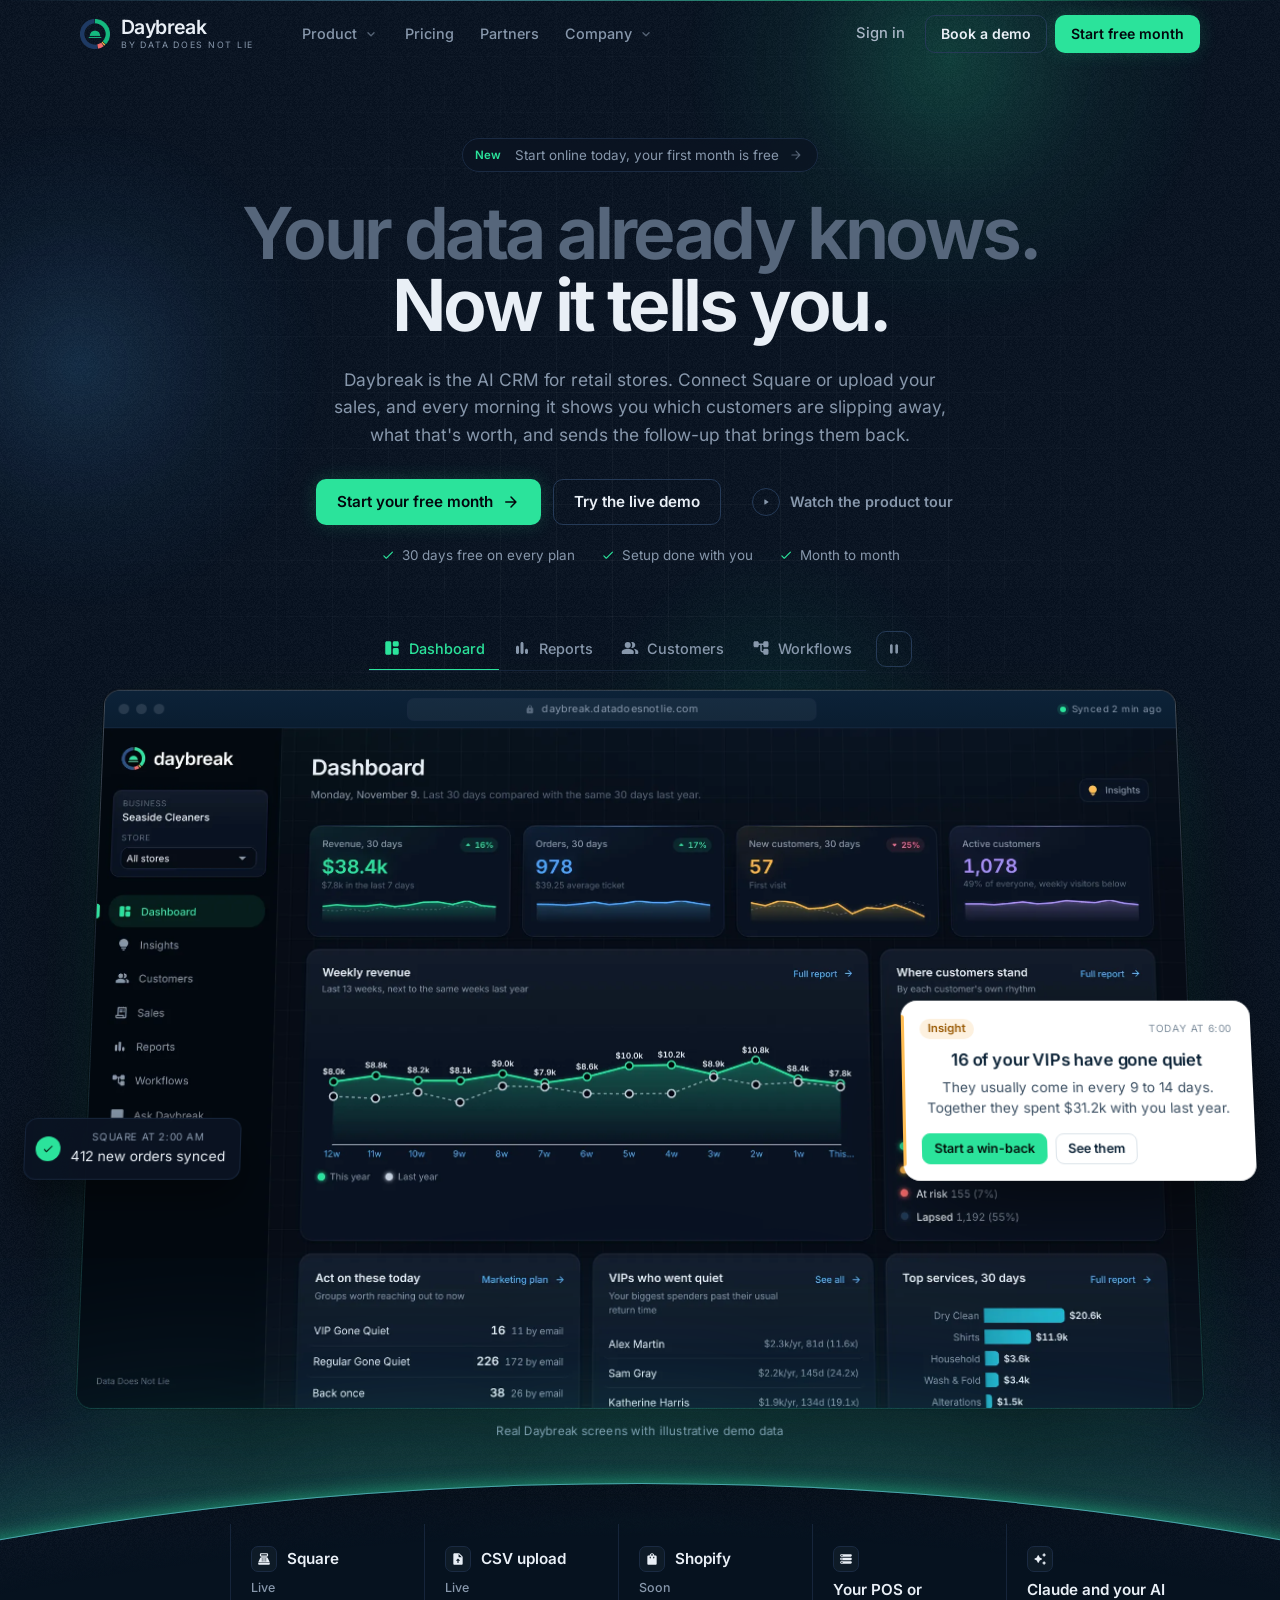
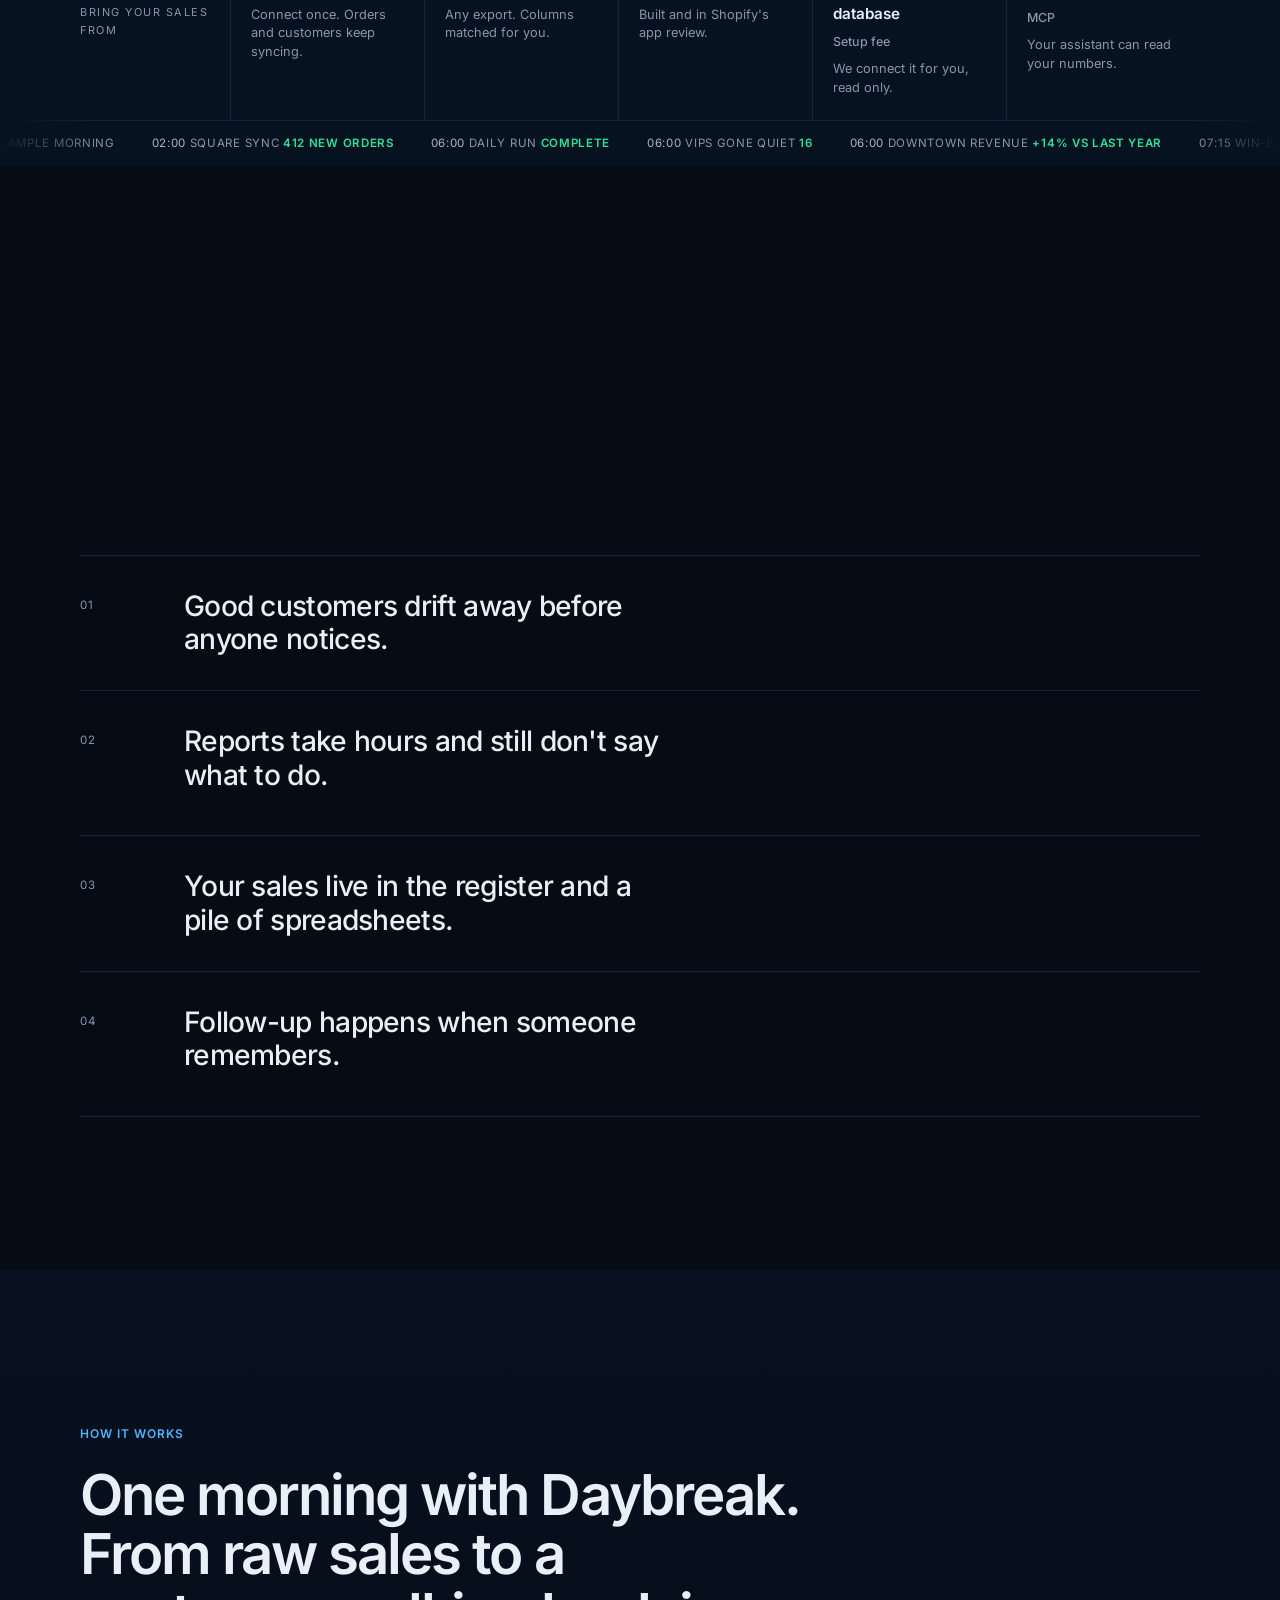
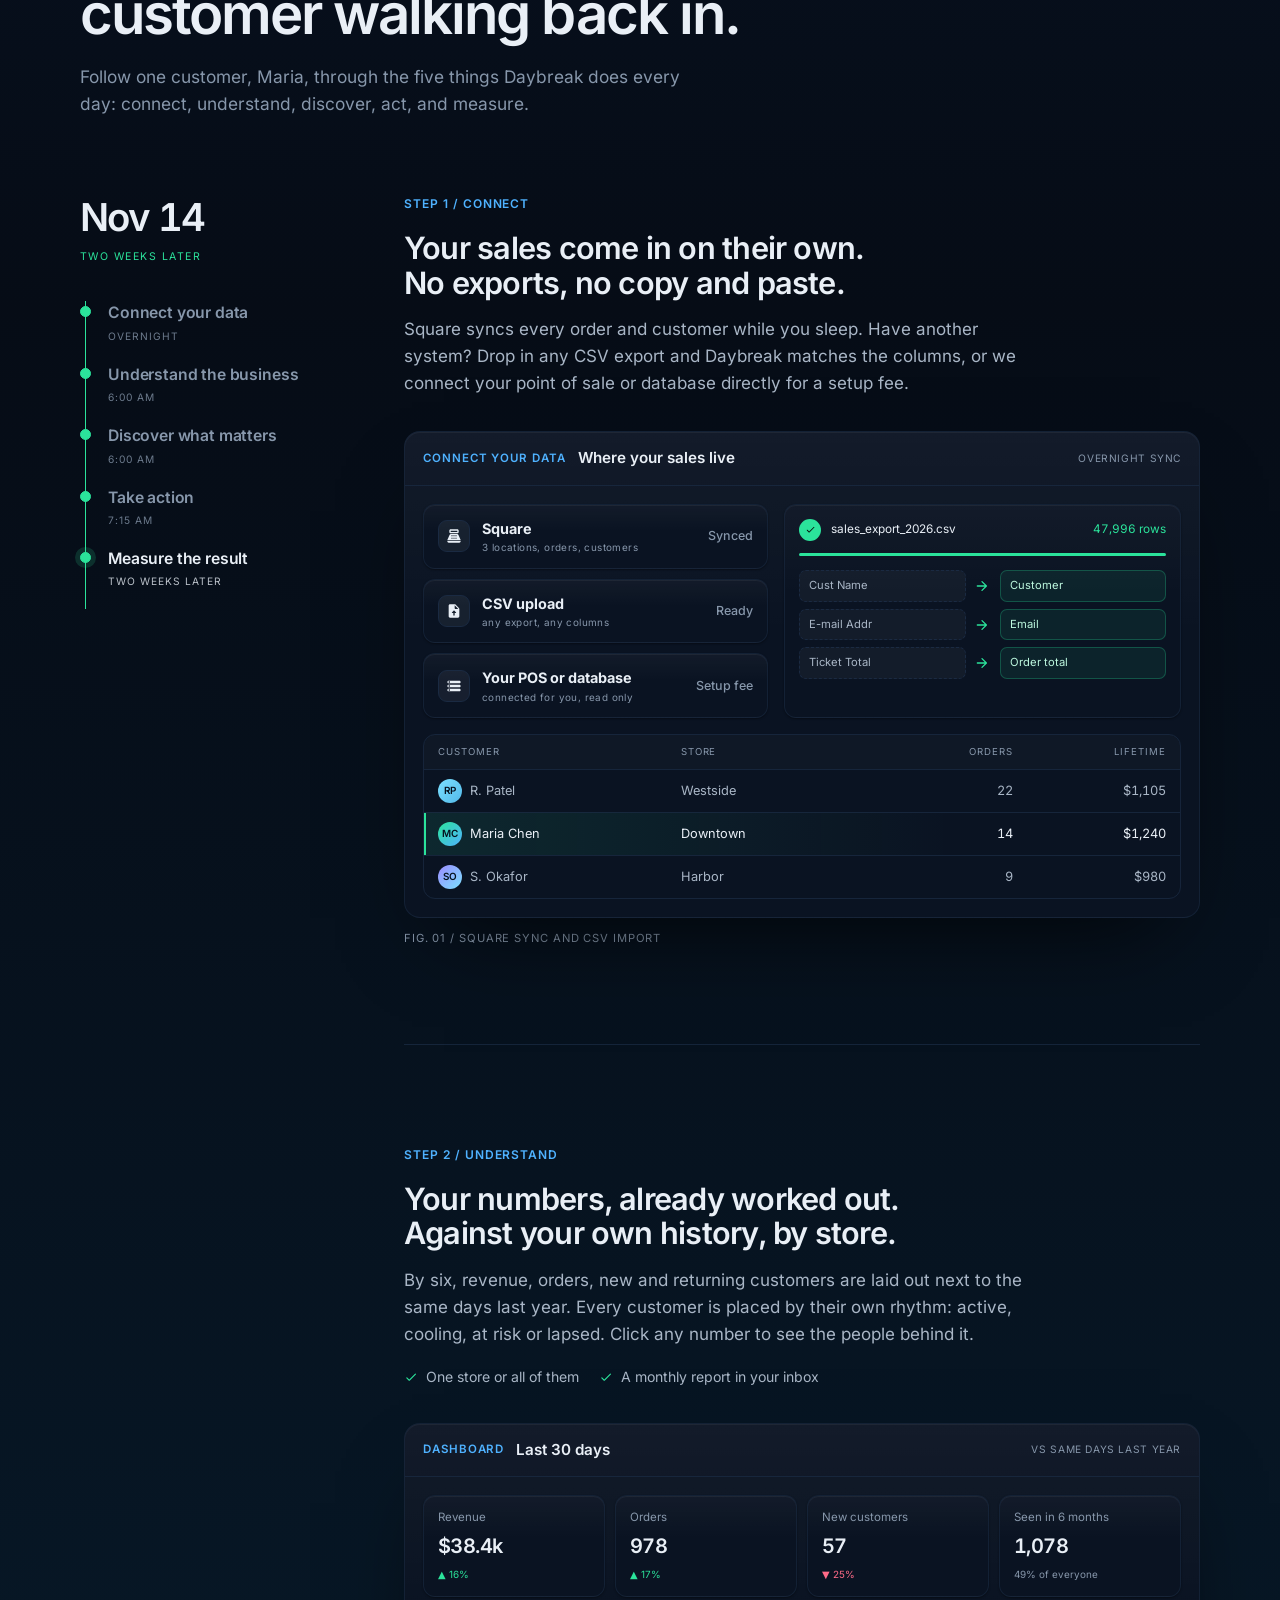
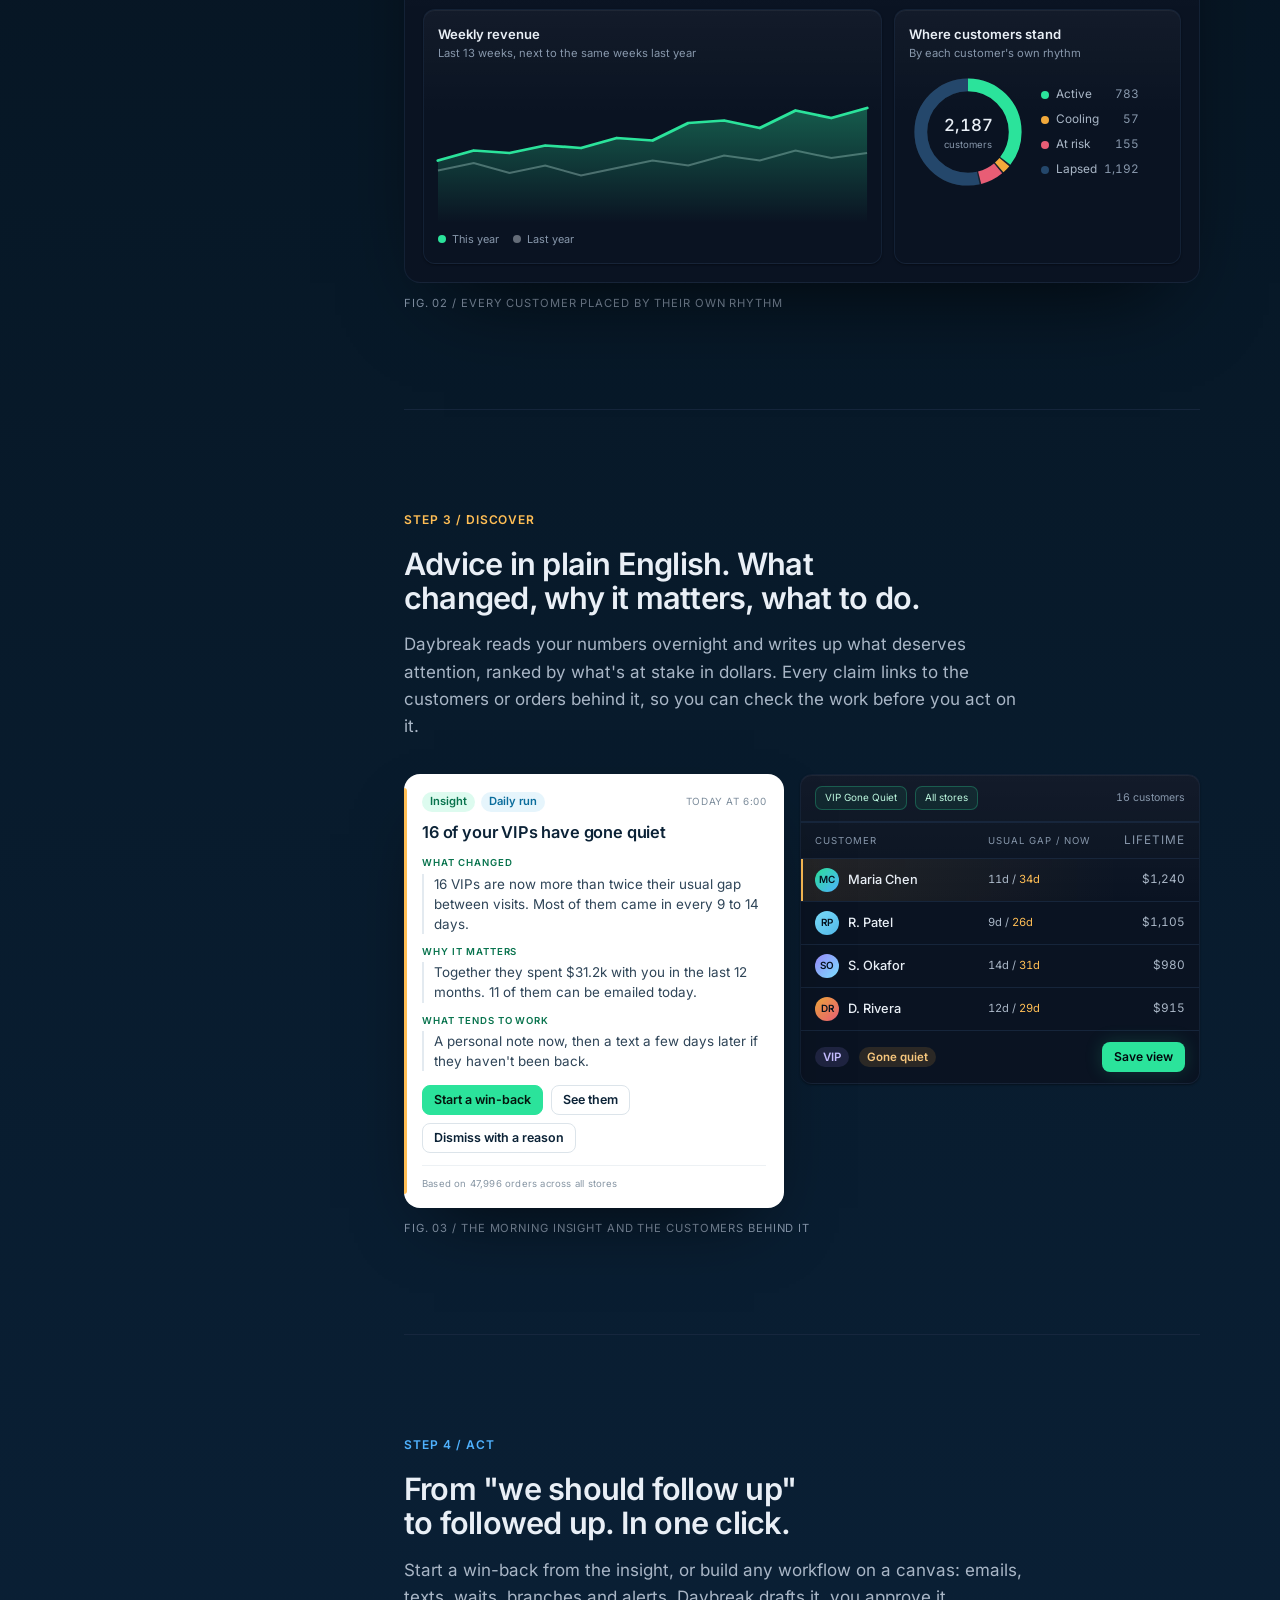
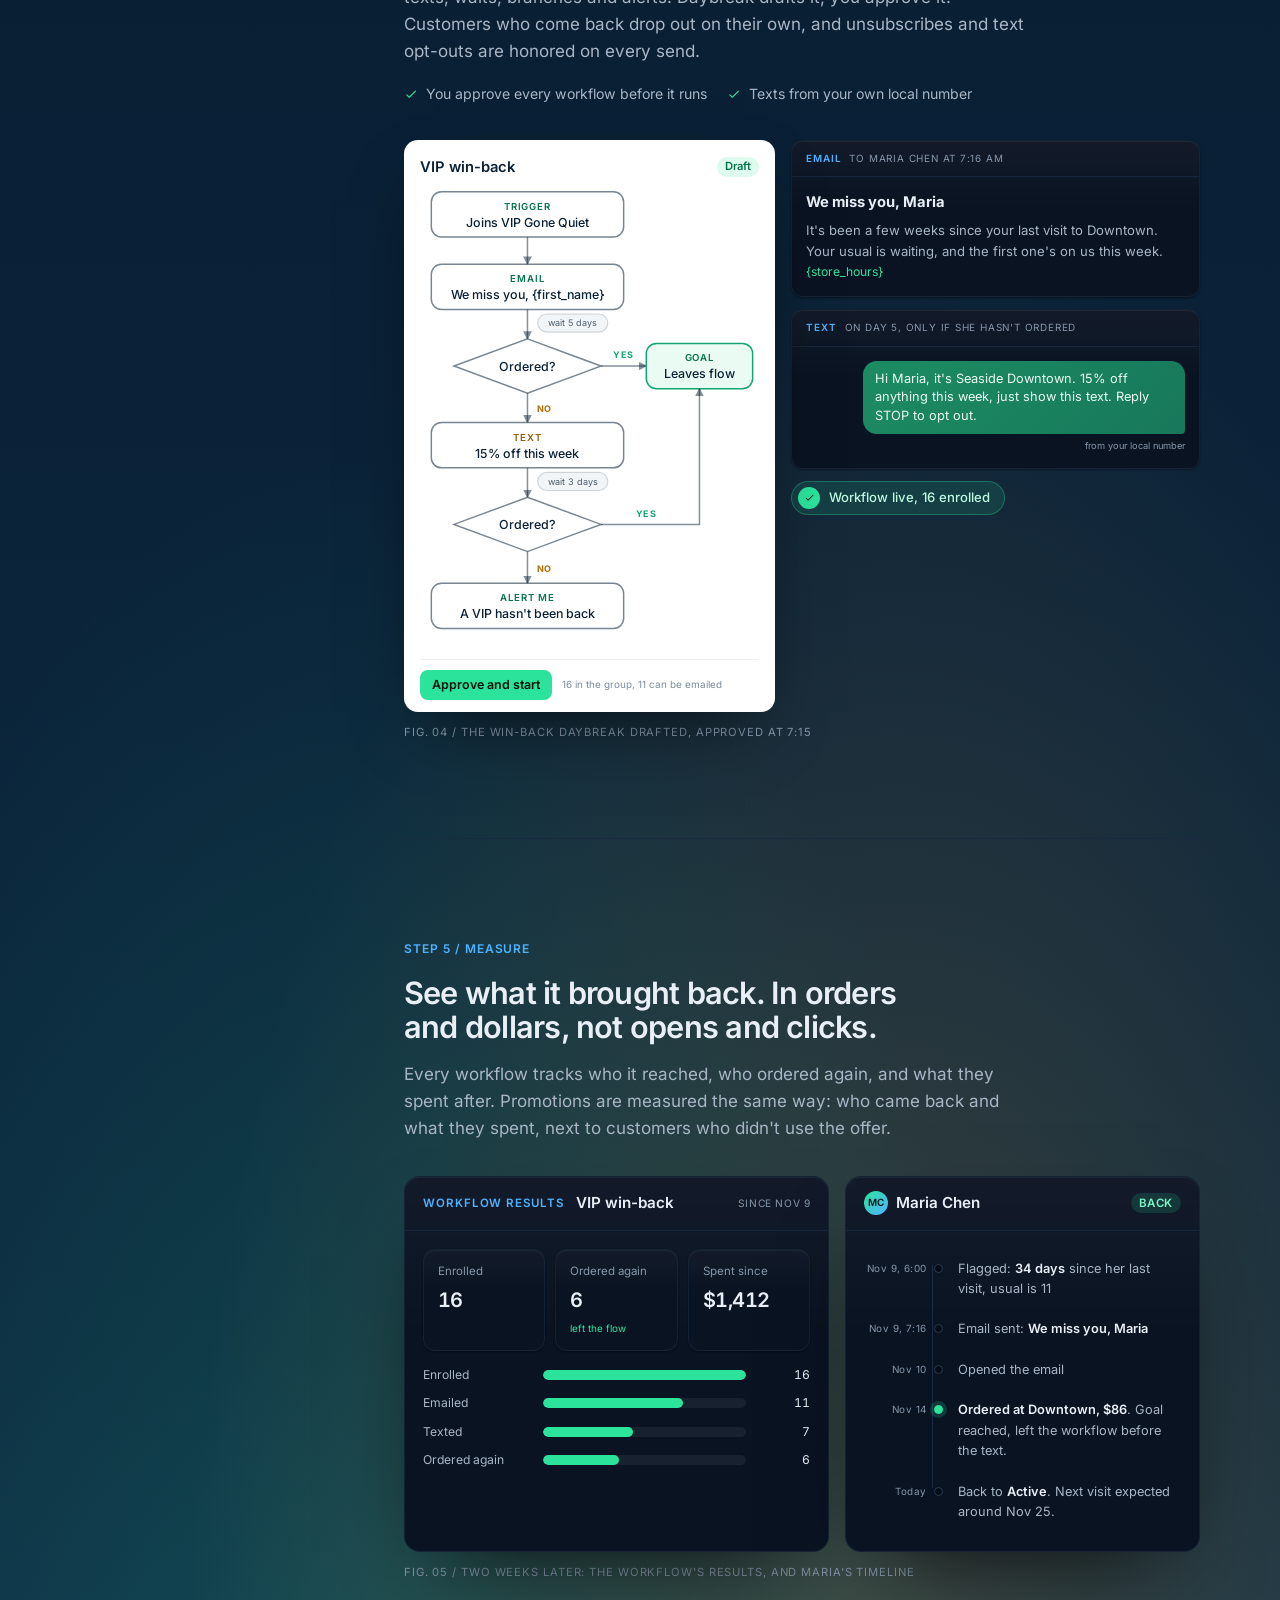
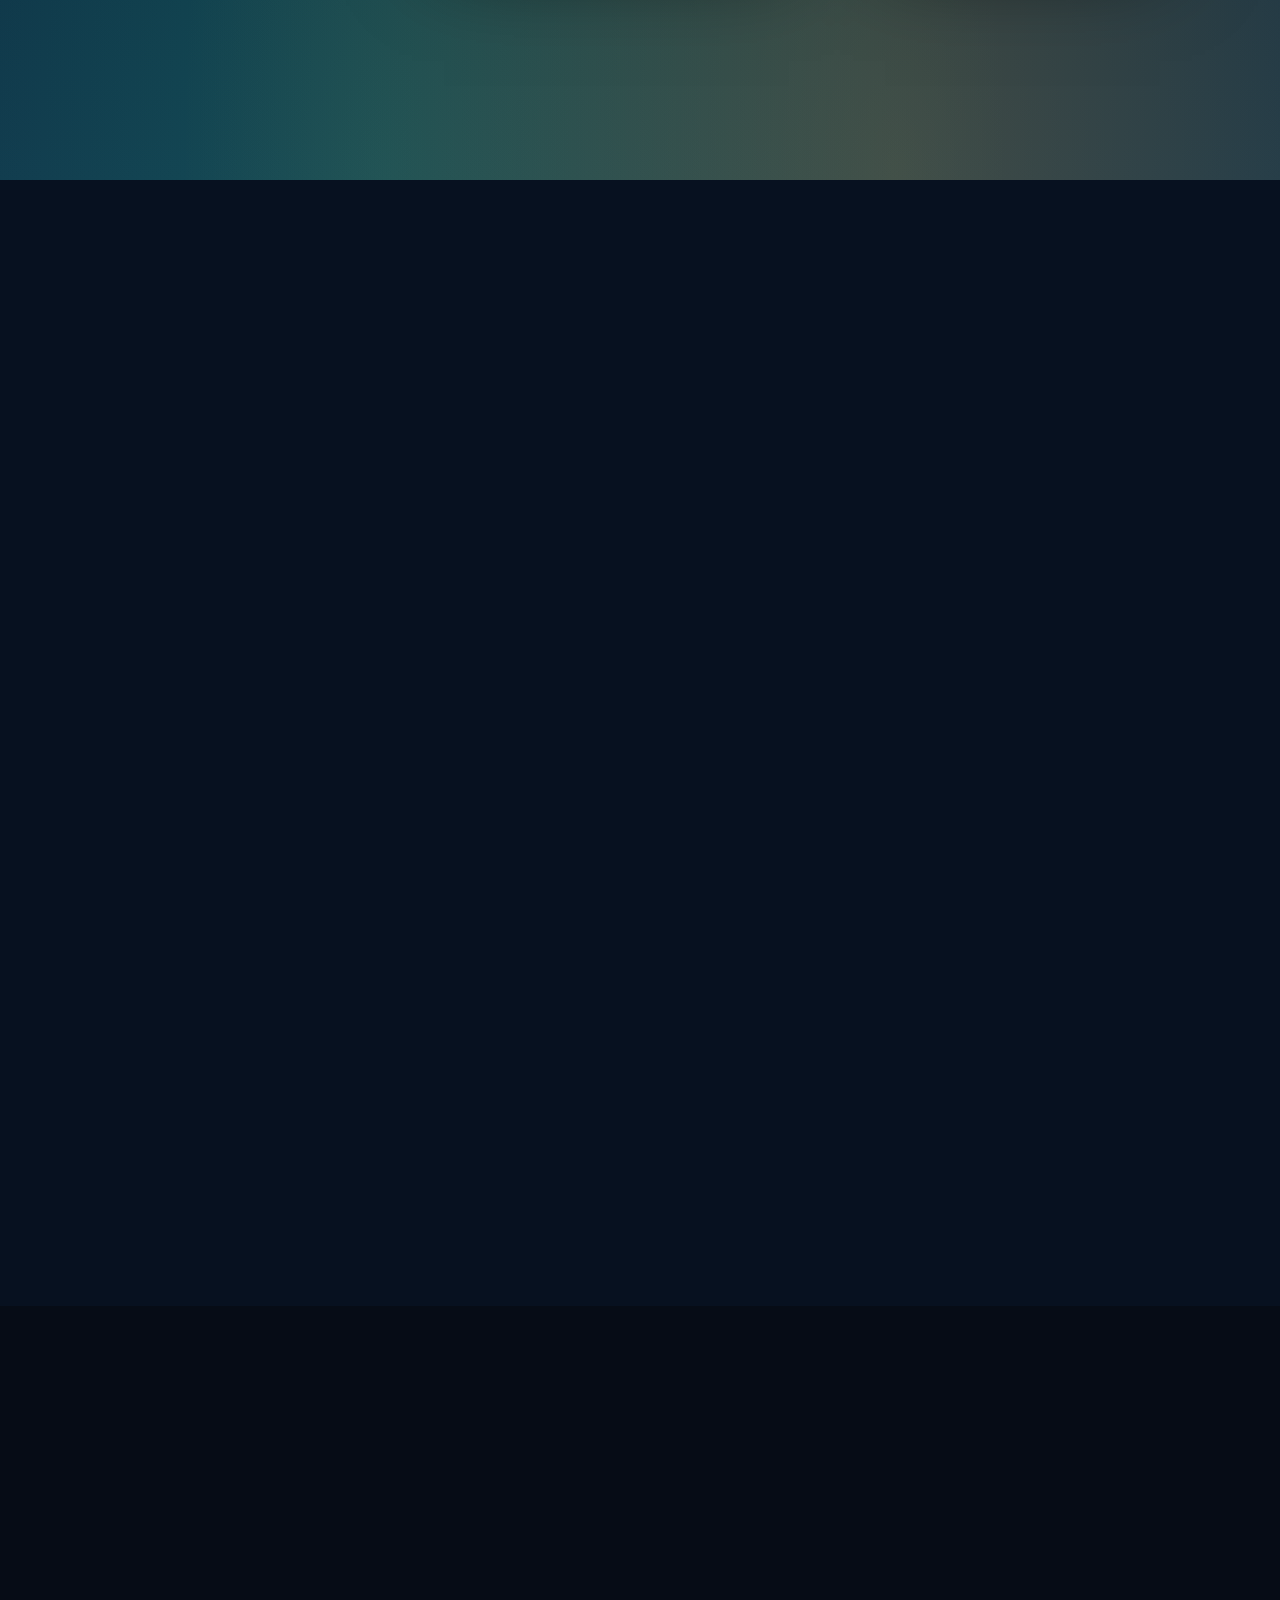
==== commit b0ab93d0: "Google Analytics 4 and Tag Manager on every page, conversion events, privacy page Co-Authored-By: Cl" ====
--- a/index.html
+++ b/index.html
@@ -27,7 +27,8 @@
 <script type="application/ld+json">{"@context":"https://schema.org","@graph":[{"@type":"Organization","@id":"https://datadoesnotlie.com/#org","name":"Data Does Not Lie","url":"https://datadoesnotlie.com/","logo":{"@type":"ImageObject","url":"https://datadoesnotlie.com/assets/daybreak-logo.png","width":512,"height":512},"slogan":"Your data already knows. Now it tells you.","founder":{"@id":"https://datadoesnotlie.com/#founder"}},{"@type":"Person","@id":"https://datadoesnotlie.com/#founder","name":"Cameron Patalano","jobTitle":"Founder","worksFor":{"@id":"https://datadoesnotlie.com/#org"},"image":"https://datadoesnotlie.com/assets/cameron-patalano.jpg","url":"https://datadoesnotlie.com/#about","sameAs":["https://www.linkedin.com/in/cameronpatalano","https://a.co/d/0gF1U46s"]},{"@type":"WebSite","@id":"https://datadoesnotlie.com/#website","name":"Data Does Not Lie","url":"https://datadoesnotlie.com/","publisher":{"@id":"https://datadoesnotlie.com/#org"}},{"@type":"SoftwareApplication","@id":"https://datadoesnotlie.com/#daybreak","name":"Daybreak","alternateName":"Daybreak by Data Does Not Lie","applicationCategory":"BusinessApplication","applicationSubCategory":"CRM","operatingSystem":"Web","url":"https://datadoesnotlie.com/","image":"https://datadoesnotlie.com/assets/app-dashboard.webp","description":"Daybreak is the AI CRM for retail stores. Connect Square or upload a CSV and it builds your reports, tells you each morning which customers need attention, and runs email and text follow-up for you.","publisher":{"@id":"https://datadoesnotlie.com/#org"},"offers":[{"@type":"Offer","name":"Daybreak Growth","description":"For retailers with 1 to 4 stores who want setup and support included. $497 one-time setup, then 30 days free, then $497 a month.","price":"497.00","priceCurrency":"USD","priceSpecification":{"@type":"UnitPriceSpecification","price":"497.00","priceCurrency":"USD","billingDuration":"P1M","unitText":"MONTH"},"url":"https://datadoesnotlie.com/pricing.html","availability":"https://schema.org/InStock","seller":{"@id":"https://datadoesnotlie.com/#org"}},{"@type":"Offer","name":"Daybreak Premier","description":"For retailers with 5 to 20 stores who want it done for them. $2,497 one-time setup, then 30 days free, then $997 a month.","price":"997.00","priceCurrency":"USD","priceSpecification":{"@type":"UnitPriceSpecification","price":"997.00","priceCurrency":"USD","billingDuration":"P1M","unitText":"MONTH"},"url":"https://datadoesnotlie.com/pricing.html","availability":"https://schema.org/InStock","seller":{"@id":"https://datadoesnotlie.com/#org"}},{"@type":"Offer","name":"Daybreak Enterprise","description":"For chains with 20+ stores and franchise groups. Priced on a call.","price":"2500.00","priceCurrency":"USD","priceSpecification":{"@type":"UnitPriceSpecification","price":"2500.00","priceCurrency":"USD","billingDuration":"P1M","unitText":"MONTH","minPrice":"2500.00"},"url":"https://datadoesnotlie.com/index.html#demo","availability":"https://schema.org/InStock","seller":{"@id":"https://datadoesnotlie.com/#org"}},{"@type":"Offer","name":"Daybreak Partner","description":"For agencies and consultants who want to sell an AI CRM under their own brand. No setup fee, then 30 days free, then $1,297 a month.","price":"1297.00","priceCurrency":"USD","priceSpecification":{"@type":"UnitPriceSpecification","price":"1297.00","priceCurrency":"USD","billingDuration":"P1M","unitText":"MONTH"},"url":"https://datadoesnotlie.com/partners.html","availability":"https://schema.org/InStock","seller":{"@id":"https://datadoesnotlie.com/#org"}}]},{"@type":"FAQPage","mainEntity":[{"@type":"Question","name":"What is Daybreak?","acceptedAnswer":{"@type":"Answer","text":"Daybreak is the AI CRM for retail stores, made by Data Does Not Lie. It turns your sales data into clear reports, a short list each morning of customers worth reaching and why, and email and text follow-up that runs itself."}},{"@type":"Question","name":"Where does my data come from?","acceptedAnswer":{"@type":"Answer","text":"Square connects directly and keeps syncing. Shopify is coming soon. Any other system can send a CSV export, and Daybreak matches the columns for you. We can also connect almost any database or point of sale for an added setup fee."}},{"@type":"Question","name":"How much does it cost?","acceptedAnswer":{"@type":"Answer","text":"Growth is $497 a month and Premier is $997 a month, each with a one-time setup fee and the first 30 days free. Enterprise starts at $2,500 a month. Agencies can resell Daybreak on the Partner plan. See the pricing page for everything included."}},{"@type":"Question","name":"Do I need someone technical to use it?","acceptedAnswer":{"@type":"Answer","text":"No. Reports build themselves, the advice is written in plain English, and every recommendation comes with a one-click action. Setup is done with you. It's built for owners and managers."}},{"@type":"Question","name":"What does the AI actually do?","acceptedAnswer":{"@type":"Answer","text":"Every morning it reads your numbers by store against your own history. When something deserves attention it tells you what changed, why it matters in dollars and what to do, and links to the customers or orders behind it. You can also chat with your data in Ask Daybreak, or connect Claude and other AI tools over MCP. Workflows it drafts wait for your approval before they run. The AI marketing assistant is included in every plan, not an add-on."}},{"@type":"Question","name":"Can it send email and texts?","acceptedAnswer":{"@type":"Answer","text":"Yes. Workflows send email and texts with waits and branches. Customers who come back drop out automatically, and unsubscribes and text opt-outs are honored on every send. Texting uses your own local number, registered with the carriers."}},{"@type":"Question","name":"Can I cancel?","acceptedAnswer":{"@type":"Answer","text":"Yes, any time. Plans are month to month. If you cancel you keep read access for 30 days to export your data."}},{"@type":"Question","name":"Who is behind Daybreak?","acceptedAnswer":{"@type":"Answer","text":"Data Does Not Lie, founded by Cameron Patalano. We also offer Custom Development and Website Development with SEO and AEO built in."}}]}]}</script>
 <!-- /@jsonld -->
 <!-- @analytics -->
-
+<script async src="https://www.googletagmanager.com/gtag/js?id=G-PTXCDJXPX8"></script>
+<script>window.dataLayer=window.dataLayer||[];function gtag(){dataLayer.push(arguments)}gtag("js",new Date());gtag("config","G-PTXCDJXPX8");(function(w,d,s,l,i){w[l].push({"gtm.start":new Date().getTime(),event:"gtm.js"});var f=d.getElementsByTagName(s)[0],j=d.createElement(s);j.async=true;j.src="https://www.googletagmanager.com/gtm.js?id="+i;f.parentNode.insertBefore(j,f)})(window,document,"script","dataLayer","GTM-N2T4PVSG");</script>
 <!-- /@analytics -->
 </head>
 <body>
--- a/assets/site.min.css
+++ b/assets/site.min.css
@@ -1 +1 @@
-@font-face{font-family:"Inter Variable";font-style:normal;font-weight:100 900;font-display:swap;src:url(../fonts/inter-latin-wght-normal.woff2) format("woff2-variations"),url(../fonts/inter-latin-wght-normal.woff2) format("woff2")}:root{--night:#03070d;--deep:#060c16;--ink:#071120;--surface:#0a1322;--surface-2:#0f1b2e;--raise:#1a2a42;--line:rgba(26,42,66,.8);--line-2:#1a2a42;--line-3:#253a57;--text:#e9eff6;--dim:#a9b6c6;--faint:#8797ab;--mint:#2be39b;--mint-2:#27cc8b;--mint-deep:#0E9D6C;--sky:#4fb2ff;--sky-2:#4fb2ff;--amber:#ffbe55;--coral:#ff6b88;--violet:#9f8cff;--paper:#F4F7F9;--paper-2:#E9EEF2;--paper-ink:#0B2236;--paper-dim:#4B5E70;--paper-line:rgba(11,34,54,.11);--display:"Inter Variable","Inter",ui-sans-serif,system-ui,sans-serif;--sans:"Inter Variable","Inter",ui-sans-serif,system-ui,-apple-system,"Segoe UI",sans-serif;--mono:"Inter Variable","Inter",ui-sans-serif,system-ui,sans-serif;--r-sm:8px;--r:10px;--r-lg:16px;--r-xl:20px;--wrap:1200px;--gutter:clamp(20px,4vw,40px);--ease:cubic-bezier(.2,.8,.25,1);--pop:cubic-bezier(.34,1.56,.64,1);--edge:linear-gradient(90deg,transparent,rgba(124,224,255,.55),rgba(43,227,155,.7),transparent);--noise:url("data:image/svg+xml,%3Csvg xmlns='http://www.w3.org/2000/svg' width='160' height='160'%3E%3Cfilter id='n'%3E%3CfeTurbulence type='fractalNoise' baseFrequency='0.9' numOctaves='2' stitchTiles='stitch'/%3E%3C/filter%3E%3Crect width='160' height='160' filter='url(%23n)' opacity='0.55'/%3E%3C/svg%3E");color-scheme:dark}*,*::before,*::after{box-sizing:border-box}html{-webkit-text-size-adjust:100%;scroll-behavior:smooth;scroll-padding-top:88px}body{margin:0;background:var(--deep);color:var(--text);font-family:var(--sans);font-size:16px;line-height:1.6;font-feature-settings:"cv11","ss01";-webkit-font-smoothing:antialiased;-moz-osx-font-smoothing:grayscale;text-rendering:optimizeLegibility;overflow-x:hidden}img,video,svg{display:block;max-width:100%}img,video{height:auto}a{color:inherit;text-decoration:none}button{font:inherit;color:inherit}h1,h2,h3,h4{margin:0;font-weight:600;line-height:1.08;letter-spacing:-.025em;text-wrap:balance}p{margin:0}::selection{background:rgba(43,227,155,.32);color:#fff}:focus-visible{outline:2px solid var(--sky);outline-offset:3px;border-radius:6px}.sr-only{position:absolute!important;width:1px;height:1px;padding:0;margin:-1px;overflow:hidden;clip:rect(0,0,0,0);white-space:nowrap;border:0}.skip{position:absolute;left:12px;top:-60px;z-index:200;background:var(--mint);color:var(--deep);padding:10px 14px;border-radius:10px;font-weight:600}.skip:focus{top:12px}.wrap{width:100%;max-width:var(--wrap);margin:0 auto;padding:0 var(--gutter)}.wrap.narrow{max-width:880px}.wrap.wide{max-width:1320px}.num,.mono{font-family:var(--mono);font-variant-numeric:tabular-nums}.muted{color:var(--faint)}.link{color:var(--sky);text-underline-offset:3px}.link:hover{text-decoration:underline}.display{font-family:var(--display);font-weight:600;letter-spacing:-.035em;line-height:.98}.h1{font-family:var(--display);font-weight:600;font-size:clamp(2.75rem,6.6vw,5.9rem);letter-spacing:-.04em;line-height:.96}.h2{font-family:var(--display);font-weight:600;font-size:clamp(2.1rem,4.4vw,3.6rem);letter-spacing:-.035em;line-height:1.02}.h3{font-family:var(--display);font-weight:600;font-size:clamp(1.5rem,2.4vw,2.1rem);letter-spacing:-.025em;line-height:1.08}.two-tone .rest{color:var(--faint)}.paper .two-tone .rest{color:#7A8C9C}.lede{font-size:clamp(1.05rem,1.35vw,1.2rem);line-height:1.6;color:var(--dim);max-width:58ch}.kicker{display:inline-flex;align-items:center;gap:.6em;font-family:var(--mono);font-size:.72rem;font-weight:500;letter-spacing:.14em;text-transform:uppercase;color:var(--mint)}.kicker::before{content:"";width:18px;height:1px;background:currentColor;opacity:.7}.kicker.plain::before{display:none}.kicker.sky{color:var(--sky)}.kicker.amber{color:var(--amber)}.section-head{max-width:760px;margin-bottom:clamp(40px,6vw,72px)}.section-head .kicker{margin-bottom:22px}.section-head .lede{margin-top:20px}.section-head.center{margin-left:auto;margin-right:auto;text-align:center}.section-head.center .lede{margin-left:auto;margin-right:auto}.section-head.center .kicker::before{display:none}.btn{position:relative;display:inline-flex;align-items:center;justify-content:center;gap:.55em;height:46px;padding:0 20px;border-radius:12px;font-weight:600;font-size:.95rem;letter-spacing:-.005em;border:1px solid transparent;cursor:pointer;white-space:nowrap;transition:transform .25s var(--ease),background-color .25s,border-color .25s,box-shadow .3s,color .2s;isolation:isolate}.btn .arrow{transition:transform .3s var(--ease)}.btn:hover .arrow{transform:translateX(3px)}.btn:active{transform:translateY(1px) scale(.99)}.btn-primary{background:var(--mint);color:#04140D;box-shadow:0 0 0 1px rgba(43,227,155,.4),0 8px 28px -8px rgba(43,227,155,.55),inset 0 1px 0 rgba(255,255,255,.45)}.btn-primary::after{content:"";position:absolute;inset:0;border-radius:inherit;background:linear-gradient(110deg,transparent 30%,rgba(255,255,255,.55) 50%,transparent 70%);background-size:250% 100%;background-position:120% 0;opacity:0;transition:opacity .2s;z-index:-1;pointer-events:none}.btn-primary:hover{background:var(--mint-2);box-shadow:0 0 0 1px rgba(95,240,182,.6),0 12px 36px -8px rgba(43,227,155,.7),inset 0 1px 0 rgba(255,255,255,.5)}.btn-primary:hover::after{opacity:1;animation:btnShine 1.1s var(--ease)}@keyframes btnShine{from{background-position:120% 0}to{background-position:-30% 0}}.btn-ghost{background:rgba(234,243,249,.04);border-color:var(--line-2);color:var(--text)}.btn-ghost:hover{background:rgba(234,243,249,.08);border-color:var(--line-3)}.btn-quiet{height:auto;padding:0;background:none;color:var(--dim);font-weight:500}.btn-quiet:hover{color:var(--text)}.btn-lg{height:52px;padding:0 24px;font-size:1rem;border-radius:13px}.btn-sm{height:36px;padding:0 14px;font-size:.86rem;border-radius:10px}.btn-block{width:100%}.paper .btn-ghost{background:#fff;border-color:var(--paper-line);color:var(--paper-ink)}.paper .btn-ghost:hover{border-color:rgba(11,34,54,.28)}.btn-dark{background:var(--paper-ink);color:#fff}.btn-dark:hover{background:#13324d}.play-ring{display:inline-grid;place-items:center;width:28px;height:28px;border-radius:50%;border:1px solid var(--line-3);transition:border-color .2s,background .2s}.btn-quiet:hover .play-ring{border-color:var(--mint);background:rgba(43,227,155,.1)}.pill{display:inline-flex;align-items:center;gap:10px;height:34px;padding:0 14px 0 6px;border-radius:999px;border:1px solid var(--line-2);background:rgba(8,28,48,.55);backdrop-filter:blur(8px);font-size:.86rem;color:var(--dim);transition:border-color .25s,color .25s}.pill:hover{border-color:rgba(43,227,155,.45);color:var(--text)}.pill .tag{height:22px;padding:0 9px;border-radius:999px;display:inline-flex;align-items:center;background:rgba(43,227,155,.14);color:var(--mint);font-family:var(--mono);font-size:.66rem;font-weight:600;letter-spacing:.08em;text-transform:uppercase}.pill .arrow{opacity:.6}.status{display:inline-flex;align-items:center;gap:6px;height:22px;padding:0 9px;border-radius:999px;font-family:var(--mono);font-size:.64rem;font-weight:600;letter-spacing:.08em;text-transform:uppercase;border:1px solid}.status.live{color:var(--mint);border-color:rgba(43,227,155,.3);background:rgba(43,227,155,.08)}.status.live::before{content:"";width:6px;height:6px;border-radius:50%;background:var(--mint);box-shadow:0 0 0 3px rgba(43,227,155,.18)}.status.soon{color:var(--amber);border-color:rgba(242,169,59,.3);background:rgba(242,169,59,.07)}.status.fee{color:var(--sky);border-color:rgba(124,224,255,.28);background:rgba(124,224,255,.06)}.check{width:16px;height:16px;flex:none;color:var(--mint);margin-top:.28em}.ticks{list-style:none;margin:0;padding:0;display:grid;gap:10px}.ticks li{display:flex;gap:10px;color:var(--dim);font-size:.96rem}.site-header{position:sticky;top:0;z-index:100;transition:background-color .35s,border-color .35s,backdrop-filter .35s}.site-header::after{content:"";position:absolute;left:0;right:0;bottom:-1px;height:1px;background:var(--line);opacity:0;transition:opacity .35s}.site-header.scrolled{background:rgba(6,18,31,.72);backdrop-filter:saturate(160%) blur(16px);-webkit-backdrop-filter:saturate(160%) blur(16px)}.site-header.scrolled::after{opacity:1}.site-header .bar{display:flex;align-items:center;gap:28px;height:68px}.brand{display:inline-flex;align-items:center;gap:11px;flex:none}.brand img{width:30px;height:30px;transition:transform .5s var(--pop)}.brand:hover img{transform:rotate(-12deg) scale(1.06)}.brand .words{display:flex;flex-direction:column;line-height:1}.brand .name{font-family:var(--display);font-weight:600;font-size:1.22rem;letter-spacing:-.03em}.brand .by{margin-top:4px;font-family:var(--mono);font-size:.55rem;letter-spacing:.2em;text-transform:uppercase;color:var(--faint)}.nav{display:flex;align-items:center;gap:2px;margin-left:8px}.nav>a,.nav-item>button{display:inline-flex;align-items:center;gap:6px;height:36px;padding:0 12px;border-radius:9px;border:0;background:none;font-size:.92rem;font-weight:500;color:var(--dim);cursor:pointer;transition:color .2s,background-color .2s}.nav>a:hover,.nav-item>button:hover,.nav-item.open>button{color:var(--text);background:rgba(234,243,249,.06)}.nav>a[aria-current]{color:var(--text)}.nav-item{position:relative}.nav-item>button .chev{transition:transform .3s var(--ease);opacity:.6}.nav-item.open>button .chev{transform:rotate(180deg)}.menu{position:absolute;top:calc(100% + 10px);left:-12px;min-width:540px;padding:10px;border-radius:18px;border:1px solid var(--line-2);background:rgba(8,24,41,.94);backdrop-filter:blur(20px);-webkit-backdrop-filter:blur(20px);box-shadow:0 30px 80px -20px rgba(0,0,0,.7),0 0 0 1px rgba(0,0,0,.2);opacity:0;visibility:hidden;transform:translateY(-6px) scale(.985);transform-origin:top left;transition:opacity .22s var(--ease),transform .28s var(--ease),visibility 0s .28s}.menu::before{content:"";position:absolute;left:0;right:0;top:-12px;height:12px}.nav-item.open .menu{opacity:1;visibility:visible;transform:none;transition:opacity .22s var(--ease),transform .28s var(--ease)}.menu-grid{display:grid;grid-template-columns:1.25fr 1fr;gap:10px}.menu-grid.one{grid-template-columns:1fr}.menu-links{display:grid;gap:2px}.menu-links a{display:grid;grid-template-columns:34px 1fr;gap:12px;align-items:start;padding:10px 12px;border-radius:12px;transition:background-color .2s}.menu-links a:hover{background:rgba(234,243,249,.055)}.menu-links .mi{width:34px;height:34px;border-radius:10px;display:grid;place-items:center;border:1px solid var(--line-2);background:rgba(234,243,249,.03);color:var(--mint)}.menu-links b{display:block;font-size:.92rem;font-weight:600;color:var(--text)}.menu-links span{display:block;margin-top:2px;font-size:.8rem;line-height:1.4;color:var(--faint)}.menu-feature{position:relative;display:flex;flex-direction:column;justify-content:flex-end;min-height:220px;padding:18px;border-radius:13px;overflow:hidden;border:1px solid var(--line);background:radial-gradient(120% 90% at 80% 0%,rgba(43,227,155,.22),transparent 60%),radial-gradient(90% 80% at 0% 100%,rgba(82,185,233,.18),transparent 60%),var(--surface)}.menu-feature img{position:absolute;top:16px;left:18px;right:-40px;width:auto;max-width:none;height:120px;border-radius:8px;border:1px solid var(--line-2);box-shadow:0 20px 40px -10px rgba(0,0,0,.6);transition:transform .5s var(--ease)}.menu-feature:hover img{transform:translateY(-4px)}.menu-feature b{position:relative;font-size:.94rem}.menu-feature span{position:relative;font-size:.8rem;color:var(--dim);margin-top:2px}.menu-wide{min-width:320px}.header-cta{margin-left:auto;display:flex;align-items:center;gap:8px}.header-cta .signin{padding:0 12px;height:36px;display:inline-flex;align-items:center;font-size:.92rem;font-weight:500;color:var(--dim);border-radius:9px;transition:color .2s}.header-cta .signin:hover{color:var(--text)}.header-cta .btn{height:38px;padding:0 15px;font-size:.88rem;border-radius:10px}.menu-btn{display:none;width:42px;height:42px;margin-left:auto;border:1px solid var(--line-2);border-radius:11px;background:rgba(234,243,249,.03);cursor:pointer;position:relative}.menu-btn span,.menu-btn span::before,.menu-btn span::after{position:absolute;left:12px;right:12px;height:1.5px;background:var(--text);border-radius:2px;transition:transform .35s var(--ease),opacity .2s}.menu-btn span{top:20px}.menu-btn span::before{content:"";left:0;right:0;top:-6px}.menu-btn span::after{content:"";left:0;right:0;top:6px}.menu-btn[aria-expanded="true"] span{background:transparent}.menu-btn[aria-expanded="true"] span::before{transform:translateY(6px) rotate(45deg)}.menu-btn[aria-expanded="true"] span::after{transform:translateY(-6px) rotate(-45deg)}.mobile-nav{display:none}@media (max-width:1040px){.nav,.header-cta .signin{display:none}.header-cta{margin-left:auto}.menu-btn{display:block;margin-left:0}.mobile-nav{display:block;position:fixed;inset:68px 0 auto 0;max-height:calc(100dvh - 68px);overflow:auto;padding:12px var(--gutter) 28px;background:rgba(6,18,31,.97);backdrop-filter:blur(18px);-webkit-backdrop-filter:blur(18px);border-bottom:1px solid var(--line-2);opacity:0;visibility:hidden;transform:translateY(-8px);transition:opacity .25s var(--ease),transform .3s var(--ease),visibility 0s .3s}.mobile-nav.open{opacity:1;visibility:visible;transform:none;transition:opacity .25s var(--ease),transform .3s var(--ease)}.mobile-nav .group{padding:14px 0;border-bottom:1px solid var(--line)}.mobile-nav .group>span{display:block;font-family:var(--mono);font-size:.66rem;letter-spacing:.16em;text-transform:uppercase;color:var(--faint);margin-bottom:6px}.mobile-nav a{display:flex;align-items:center;min-height:44px;font-size:1.02rem;font-weight:500;color:var(--text)}.mobile-nav .cta-row{display:grid;grid-template-columns:1fr 1fr;gap:10px;padding-top:18px}.mobile-nav .cta-row .btn{height:48px;justify-content:center}}@media (max-width:520px){.header-cta .btn{display:none}.brand .by{display:none}}.sky{position:relative;isolation:isolate;overflow:hidden;background:radial-gradient(1200px 600px at 50% 112%,rgba(43,227,155,.0),transparent),var(--ink)}.sky>.wrap{position:relative;z-index:2}.sky-layer{position:absolute;inset:0;z-index:0;pointer-events:none;overflow:hidden}.sky-layer .light{position:absolute;border-radius:50%;filter:blur(80px);opacity:.5;will-change:transform}.sky-layer .l1{width:560px;height:560px;top:-220px;right:4%;background:radial-gradient(circle,rgba(43,227,155,.55),transparent 66%);animation:drift 16s ease-in-out infinite alternate}.sky-layer .l2{width:520px;height:520px;top:6%;left:-180px;background:radial-gradient(circle,rgba(82,185,233,.42),transparent 66%);animation:drift 21s ease-in-out -7s infinite alternate-reverse}.sky-layer .l3{width:380px;height:380px;top:30%;left:46%;background:radial-gradient(circle,rgba(16,185,129,.28),transparent 66%);animation:drift 25s ease-in-out -12s infinite alternate}@keyframes drift{0%{transform:translate3d(0,0,0) scale(1)}50%{transform:translate3d(46px,26px,0) scale(1.08)}100%{transform:translate3d(-30px,52px,0) scale(.96)}}.sky-layer .grid{position:absolute;inset:0;background-image:linear-gradient(rgba(234,243,249,.045) 1px,transparent 1px),linear-gradient(90deg,rgba(234,243,249,.045) 1px,transparent 1px);background-size:56px 56px;background-position:center top;-webkit-mask-image:radial-gradient(70% 55% at 50% 30%,#000,transparent 78%);mask-image:radial-gradient(70% 55% at 50% 30%,#000,transparent 78%)}.sky-layer .grain{position:absolute;inset:-50%;background:var(--noise);opacity:.06;mix-blend-mode:overlay}.sky-layer .horizon{position:absolute;left:50%;bottom:var(--horizon-bottom,-62%);width:220%;max-width:3200px;aspect-ratio:2.4/1;transform:translateX(-50%);border-radius:50%;background:radial-gradient(closest-side,rgba(6,18,31,1) 93.5%,transparent 100%);box-shadow:0 -1px 0 rgba(124,224,255,.55),0 -2px 22px rgba(43,227,155,.55),0 -40px 120px rgba(43,227,155,.22),0 -110px 260px rgba(82,185,233,.18);transition:bottom 1.2s var(--ease)}.sky-layer .sun{position:absolute;left:50%;bottom:var(--sun-bottom,6%);width:min(980px,120vw);height:420px;transform:translateX(-50%);background:radial-gradient(50% 50% at 50% 100%,rgba(124,224,255,.35),rgba(43,227,155,.18) 40%,transparent 72%);filter:blur(10px);opacity:var(--sun,.75)}.top-edge{position:absolute;top:0;left:0;right:0;height:1px;background:var(--edge);opacity:.8;z-index:3}.reveal{opacity:0;transform:translate3d(0,18px,0);transition:opacity .8s var(--ease),transform .9s var(--ease);transition-delay:var(--d,0s)}.reveal.in{opacity:1;transform:none}.d1{--d:.08s}.d2{--d:.16s}.d3{--d:.24s}.d4{--d:.32s}.d5{--d:.4s}.no-js .reveal{opacity:1;transform:none}.split-line{display:block;overflow:hidden;padding-bottom:.08em;margin-bottom:-.08em}.split-line>span{display:block;transform:translateY(105%);transition:transform 1.05s var(--ease);transition-delay:var(--d,0s)}.in .split-line>span,.split-line.in>span{transform:none}.no-js .split-line>span{transform:none}.section{position:relative;padding:clamp(88px,12vw,160px) 0}.section.tight{padding:clamp(64px,8vw,104px) 0}.section.flush-top{padding-top:0}.rule{height:1px;background:linear-gradient(90deg,transparent,var(--line-2) 20%,var(--line-2) 80%,transparent)}.deep{background:var(--deep)}.paper{background:var(--paper);color:var(--paper-ink);color-scheme:light}.paper .lede{color:var(--paper-dim)}.paper .kicker{color:var(--mint-deep)}.paper .muted{color:#6B7D8D}.paper .link{color:#0B7FB5}.dots::before{content:"";position:absolute;inset:0;background-image:radial-gradient(rgba(140,245,200,.11) 1px,transparent 1.4px);background-size:24px 24px;-webkit-mask-image:linear-gradient(180deg,#000,transparent 60%);mask-image:linear-gradient(180deg,#000,transparent 60%);pointer-events:none}.paper.dots::before{background-image:radial-gradient(rgba(11,34,54,.12) 1px,transparent 1.4px)}.hero{padding:clamp(56px,9vw,112px) 0 0;text-align:center}.hero .pill{margin-bottom:30px}.hero h1{max-width:13ch;margin:0 auto}.hero h1 .quiet{color:rgba(234,243,249,.42)}.hero .lede{margin:28px auto 0;max-width:60ch;text-wrap:pretty}.hero-ctas{display:flex;align-items:center;justify-content:center;gap:12px;flex-wrap:wrap;margin-top:36px}.hero-ctas .btn-quiet{margin-left:8px;gap:10px}.hero-proof{display:flex;justify-content:center;gap:26px;flex-wrap:wrap;margin-top:26px;font-size:.84rem;color:var(--faint)}.hero-proof span{display:inline-flex;align-items:center;gap:7px}.hero-proof svg{color:var(--mint)}.showcase{position:relative;margin:clamp(56px,7vw,84px) auto 0;max-width:1180px;perspective:2200px;padding:0 var(--gutter)}.show-tabs{position:relative;z-index:3;display:flex;justify-content:center;gap:4px;margin:0 auto 22px;padding:4px;width:max-content;max-width:100%;border-radius:14px;border:1px solid var(--line-2);background:rgba(6,18,31,.6);backdrop-filter:blur(10px);-webkit-backdrop-filter:blur(10px)}.show-tabs button{position:relative;display:inline-flex;align-items:center;gap:8px;height:36px;padding:0 14px;border:0;border-radius:10px;background:none;font-size:.86rem;font-weight:500;color:var(--faint);cursor:pointer;overflow:hidden;transition:color .25s,background-color .25s}.show-tabs button:hover{color:var(--dim)}.show-tabs button[aria-selected="true"]{color:var(--text);background:rgba(234,243,249,.07)}.show-tabs button .bar-p{position:absolute;left:12px;right:12px;bottom:4px;height:1.5px;border-radius:2px;background:rgba(234,243,249,.08);overflow:hidden;opacity:0}.show-tabs button[aria-selected="true"] .bar-p{opacity:1}.show-tabs button .bar-p i{position:absolute;inset:0;background:var(--mint);transform:scaleX(0);transform-origin:left}.show-tabs button svg{opacity:.75}.stage{position:relative;transform-style:preserve-3d;transform:rotateX(var(--tilt,14deg)) translateY(var(--lift,0px)) scale(var(--scale,.96));transform-origin:50% 0%;transition:transform .2s linear;will-change:transform}.frame{position:relative;border-radius:16px;padding:1px;background:linear-gradient(180deg,rgba(234,243,249,.26),rgba(234,243,249,.06) 40%,rgba(43,227,155,.18));box-shadow:0 60px 140px -40px rgba(0,0,0,.85),0 30px 80px -30px rgba(43,227,155,.25),0 0 0 1px rgba(0,0,0,.4)}.frame-in{border-radius:15px;overflow:hidden;background:var(--deep)}.chrome{display:flex;align-items:center;gap:14px;height:40px;padding:0 14px;border-bottom:1px solid var(--line);background:linear-gradient(180deg,#0C2238,#0A1D30)}.chrome .dots3{display:flex;gap:7px}.chrome .dots3 i{width:11px;height:11px;border-radius:50%;background:rgba(234,243,249,.12)}.chrome .url{flex:1;max-width:420px;margin:0 auto;height:24px;border-radius:7px;background:rgba(234,243,249,.05);border:1px solid var(--line);display:flex;align-items:center;justify-content:center;gap:7px;font-family:var(--mono);font-size:.68rem;color:var(--faint);letter-spacing:.02em}.chrome .url svg{opacity:.6}.chrome .sync{font-family:var(--mono);font-size:.62rem;color:var(--faint);display:flex;align-items:center;gap:6px;letter-spacing:.04em}.chrome .sync::before{content:"";width:6px;height:6px;border-radius:50%;background:var(--mint);box-shadow:0 0 0 3px rgba(43,227,155,.15);animation:pulse 2.4s ease-in-out infinite}@keyframes pulse{0%,100%{box-shadow:0 0 0 3px rgba(43,227,155,.15)}50%{box-shadow:0 0 0 6px rgba(43,227,155,.04)}}.screens{position:relative;aspect-ratio:1600/1000;background:var(--deep)}.screens img{position:absolute;inset:0;width:100%;height:100%;object-fit:cover;object-position:top left;opacity:0;transform:scale(1.012);transition:opacity .7s var(--ease),transform 1.2s var(--ease)}.screens img.on{opacity:1;transform:none}.stage-glow{position:absolute;left:8%;right:8%;bottom:-6%;height:40%;background:radial-gradient(50% 60% at 50% 50%,rgba(43,227,155,.35),transparent 70%);filter:blur(50px);z-index:-1;opacity:.8}.float{position:absolute;z-index:4;opacity:0;transform:translate3d(0,14px,40px) scale(.97);transition:opacity .55s var(--ease),transform .7s var(--pop);pointer-events:none}.float.on{opacity:1;transform:translate3d(0,0,60px) scale(1);pointer-events:auto}.card-glass{border-radius:14px;border:1px solid var(--line-2);background:rgba(10,30,50,.82);backdrop-filter:blur(14px);-webkit-backdrop-filter:blur(14px);box-shadow:0 30px 70px -20px rgba(0,0,0,.75),inset 0 1px 0 rgba(255,255,255,.06)}.toast{display:flex;align-items:center;gap:10px;padding:10px 14px 10px 10px;font-size:.84rem;white-space:nowrap}.toast .ok{width:24px;height:24px;border-radius:50%;display:grid;place-items:center;background:var(--mint);color:#04140D;flex:none}.toast small{display:block;font-family:var(--mono);font-size:.62rem;color:var(--faint);letter-spacing:.06em;text-transform:uppercase}.f-advise{right:-3%;top:20%;width:min(340px,34%)}.f-sync{left:-3%;top:12%}.f-repeat{left:-2%;bottom:18%}.f-view{right:-2%;bottom:16%}.f-live{left:-3%;bottom:22%}@media (max-width:900px){.float{display:none}}.adv{position:relative;border-radius:16px;background:#fff;color:var(--paper-ink);padding:18px 18px 16px;box-shadow:0 40px 90px -24px rgba(0,0,0,.7),0 0 0 1px rgba(255,255,255,.6) inset}.adv::before{content:"";position:absolute;left:0;top:14px;bottom:14px;width:3px;border-radius:0 3px 3px 0;background:var(--amber)}.adv .stamp{display:flex;align-items:center;justify-content:space-between;gap:10px;margin-bottom:10px}.adv .badges{display:flex;gap:6px}.nb{display:inline-flex;align-items:center;height:20px;padding:0 7px;border-radius:6px;font-family:var(--mono);font-size:.6rem;font-weight:600;letter-spacing:.08em;text-transform:uppercase}.nb.adv-b{background:rgba(43,227,155,.16);color:#08734D}.nb.amb{background:rgba(242,169,59,.16);color:#9A5B05}.nb.mcp{background:rgba(82,185,233,.14);color:#0B6D9C}.adv .when{font-family:var(--mono);font-size:.62rem;color:#7C8C9B;letter-spacing:.06em;text-transform:uppercase}.adv h4{font-family:var(--sans);font-size:1.02rem;font-weight:600;letter-spacing:-.01em;line-height:1.3}.adv p{margin-top:6px;font-size:.84rem;line-height:1.5;color:#3C5063}.adv dl{margin:12px 0 0;display:grid;gap:10px}.adv dt{font-family:var(--mono);font-size:.6rem;font-weight:600;letter-spacing:.1em;text-transform:uppercase;color:#08734D}.adv dd{margin:3px 0 0;padding-left:10px;border-left:2px solid #E3EAF0;font-size:.84rem;line-height:1.5;color:#2F4558}.adv .acts{display:flex;gap:8px;flex-wrap:wrap;margin-top:14px}.adv .a{display:inline-flex;align-items:center;gap:6px;height:30px;padding:0 11px;border-radius:8px;font-size:.78rem;font-weight:600;border:1px solid #DCE4EA;background:#fff;color:var(--paper-ink)}.adv .a.go{background:var(--mint);border-color:var(--mint);color:#04140D}.adv .src{margin-top:12px;padding-top:10px;border-top:1px solid #EDF1F4;font-family:var(--mono);font-size:.6rem;color:#8796A4;letter-spacing:.02em}.rail{position:relative;z-index:2;margin-top:clamp(64px,8vw,104px);border-top:1px solid var(--line);border-bottom:1px solid var(--line);background:rgba(6,18,31,.55);backdrop-filter:blur(6px)}.rail-grid{display:grid;grid-template-columns:200px repeat(5,1fr)}.rail-grid>*{padding:22px 20px;border-left:1px solid var(--line)}.rail-grid>:first-child{border-left:0;padding-left:0;display:flex;align-items:center;font-family:var(--mono);font-size:.68rem;letter-spacing:.14em;text-transform:uppercase;color:var(--faint)}.rail-item{text-align:left;display:flex;flex-direction:column;gap:8px}.rail-item .top{display:flex;align-items:center;gap:10px;font-weight:600;font-size:.95rem}.rail-item .logo{width:26px;height:26px;border-radius:7px;display:grid;place-items:center;border:1px solid var(--line-2);background:rgba(234,243,249,.04);flex:none}.rail-item p{font-size:.8rem;color:var(--faint);line-height:1.45}.ticker{overflow:hidden;border-top:1px solid var(--line);-webkit-mask-image:linear-gradient(90deg,transparent,#000 8%,#000 92%,transparent);mask-image:linear-gradient(90deg,transparent,#000 8%,#000 92%,transparent)}.ticker-in{display:flex;gap:3.2em;width:max-content;padding:13px 0;font-family:var(--mono);font-size:.68rem;letter-spacing:.12em;text-transform:uppercase;color:var(--faint);white-space:nowrap;animation:slide 60s linear infinite}.ticker-in b{color:var(--mint);font-weight:600}.ticker-in i{font-style:normal;color:var(--dim)}@keyframes slide{to{transform:translateX(-50%)}}.ticker:hover .ticker-in{animation-play-state:paused}@media (max-width:1000px){.rail-grid{grid-template-columns:repeat(2,1fr)}.rail-grid>:first-child{grid-column:1/-1;padding:18px 0 4px}.rail-grid>*{border-top:1px solid var(--line)}.rail-grid>:nth-child(2n){border-left:0;padding-left:0}.rail-grid>:first-child{border-top:0}}@media (max-width:520px){.rail-grid{grid-template-columns:1fr}.rail-grid>*{border-left:0;padding-left:0}}.pains{border-top:1px solid var(--line)}.pain{display:grid;grid-template-columns:72px 1fr 1fr;gap:32px;align-items:start;padding:34px 0;border-bottom:1px solid var(--line)}.pain .n{font-family:var(--mono);font-size:.72rem;color:var(--faint);letter-spacing:.1em;padding-top:.5em}.pain .was{position:relative;font-family:var(--display);font-size:clamp(1.3rem,2.2vw,1.85rem);font-weight:500;letter-spacing:-.025em;line-height:1.18;color:var(--text);transition:color .8s var(--ease) .3s}.pain .was s{text-decoration:none;background:linear-gradient(var(--coral),var(--coral)) 0 58%/0% 1.5px no-repeat;transition:background-size .9s var(--ease) .25s}.pain .now{display:flex;gap:14px;font-size:1.02rem;color:var(--dim);line-height:1.55;opacity:0;transform:translateX(-10px);transition:opacity .7s var(--ease) .75s,transform .8s var(--ease) .75s}.pain .now .arrowc{width:28px;height:28px;flex:none;border-radius:50%;display:grid;place-items:center;background:rgba(43,227,155,.12);color:var(--mint);margin-top:1px}.pain .now b{color:var(--text);font-weight:600}.pain.in .was{color:var(--faint)}.pain.in .was s{background-size:100% 1.5px}.pain.in .now{opacity:1;transform:none}@media (max-width:820px){.pain{grid-template-columns:1fr;gap:14px;padding:26px 0}.pain .n{padding:0}}.story{position:relative;background:var(--deep);overflow:clip}.story-sky{position:absolute;inset:0;pointer-events:none;background:linear-gradient(180deg,var(--ink) 0%,var(--deep) 12%,#071827 40%,#0A2036 70%,#0C2A40 92%,#10324A 100%)}.story-sky::after{content:"";position:absolute;left:0;right:0;bottom:0;height:60%;background:radial-gradient(80% 70% at 70% 100%,rgba(242,169,59,var(--dawn-amber,0)),transparent 70%),radial-gradient(70% 60% at 30% 100%,rgba(43,227,155,var(--dawn-mint,0)),transparent 70%);transition:opacity .6s}.story-grid{position:relative;display:grid;grid-template-columns:260px 1fr;gap:clamp(32px,5vw,72px)}.clock-rail{position:sticky;top:96px;align-self:start;padding-top:8px}.clock{display:flex;align-items:baseline;gap:8px;margin-bottom:26px}.clock .t{font-family:var(--mono);font-size:2.4rem;font-weight:500;letter-spacing:-.03em;color:var(--text);font-variant-numeric:tabular-nums;line-height:1}.clock .ap{font-family:var(--mono);font-size:.8rem;color:var(--faint)}.clock-sub{font-family:var(--mono);font-size:.66rem;letter-spacing:.14em;text-transform:uppercase;color:var(--mint);margin:-14px 0 26px;min-height:1em}.chapters{list-style:none;margin:0;padding:0;position:relative}.chapters::before{content:"";position:absolute;left:5px;top:10px;bottom:10px;width:1px;background:var(--line-2)}.chapters .fill{position:absolute;left:5px;top:10px;width:1px;height:var(--prog,0%);background:linear-gradient(180deg,var(--sky),var(--mint));box-shadow:0 0 12px rgba(43,227,155,.6);transition:height .4s var(--ease)}.chapters li{position:relative;padding:9px 0 9px 28px}.chapters li::before{content:"";position:absolute;left:0;top:15px;width:11px;height:11px;border-radius:50%;border:1px solid var(--line-3);background:var(--deep);transition:background .3s,border-color .3s,box-shadow .3s}.chapters li.on::before,.chapters li.done::before{background:var(--mint);border-color:var(--mint)}.chapters li.on::before{box-shadow:0 0 0 5px rgba(43,227,155,.16)}.chapters a{display:block;color:var(--faint);transition:color .3s}.chapters a b{display:block;font-size:.98rem;font-weight:600;letter-spacing:-.01em}.chapters a span{display:block;font-family:var(--mono);font-size:.64rem;letter-spacing:.1em;text-transform:uppercase;margin-top:2px;opacity:.8}.chapters li.on a,.chapters a:hover{color:var(--text)}.chapter{min-height:min(92vh,880px);display:grid;align-content:center;padding:clamp(56px,8vw,96px) 0;border-top:1px solid var(--line)}.chapter:first-child{border-top:0;padding-top:0}.ch-head{max-width:620px;margin-bottom:34px}.ch-head .kicker{margin-bottom:18px}.ch-head p{margin-top:16px;color:var(--dim);font-size:1.06rem;line-height:1.6}.ch-meta{display:flex;gap:20px;flex-wrap:wrap;margin-top:18px}.ch-meta span{display:inline-flex;align-items:center;gap:8px;font-size:.88rem;color:var(--dim)}.ch-meta svg{color:var(--mint)}@media (max-width:980px){.story-grid{grid-template-columns:1fr}.clock-rail{position:sticky;top:68px;z-index:5;margin:0 calc(var(--gutter) * -1);padding:10px var(--gutter);background:rgba(6,18,31,.88);backdrop-filter:blur(12px);-webkit-backdrop-filter:blur(12px);border-bottom:1px solid var(--line);display:flex;align-items:center;gap:16px}.clock{margin:0}.clock .t{font-size:1.3rem}.clock-sub{margin:0;flex:1;text-align:right}.chapters{display:none}.chapter{min-height:0}}.ui{position:relative;border-radius:16px;border:1px solid var(--line-2);background:linear-gradient(180deg,rgba(15,45,76,.75),rgba(11,37,64,.6));box-shadow:0 40px 90px -40px rgba(0,0,0,.8),inset 0 1px 0 rgba(255,255,255,.05);overflow:hidden;font-size:.86rem}.ui-head{display:flex;align-items:center;gap:12px;padding:14px 18px;border-bottom:1px solid var(--line)}.ui-head .k{font-family:var(--mono);font-size:.62rem;font-weight:500;letter-spacing:.12em;text-transform:uppercase;color:var(--mint)}.ui-head .t{font-weight:600;font-size:.95rem}.ui-head .r{margin-left:auto;font-family:var(--mono);font-size:.64rem;letter-spacing:.06em;color:var(--faint);text-transform:uppercase;display:flex;align-items:center;gap:8px}.ui-body{padding:18px}.fig{display:flex;justify-content:space-between;gap:16px;margin-top:12px;font-family:var(--mono);font-size:.62rem;letter-spacing:.08em;text-transform:uppercase;color:var(--faint)}.mock-wrap{position:relative}.maria{display:inline-flex;align-items:center;gap:8px}.ava{width:24px;height:24px;border-radius:50%;display:grid;place-items:center;font-size:.62rem;font-weight:600;color:#06121F;background:linear-gradient(135deg,var(--mint),var(--sky));flex:none}.ava.b{background:linear-gradient(135deg,#9B8CFF,#7CE0FF)}.ava.c{background:linear-gradient(135deg,#F2A93B,#E85D75)}.ava.d{background:linear-gradient(135deg,#7CE0FF,#52B9E9)}.tagc{display:inline-flex;align-items:center;height:20px;padding:0 8px;border-radius:6px;font-size:.7rem;font-weight:600;white-space:nowrap}.tagc.vip{background:rgba(155,140,255,.14);color:#C5BCFF}.tagc.quiet{background:rgba(242,169,59,.14);color:#F7C77D}.tagc.reg{background:rgba(82,185,233,.14);color:#A9E2FF}.tagc.won{background:rgba(43,227,155,.15);color:#7CF3C4}[data-anim] .st{opacity:0;transform:translateY(10px);transition:opacity .55s var(--ease),transform .65s var(--ease);transition-delay:var(--t,0s)}[data-anim].play .st{opacity:1;transform:none}[data-anim] .pop{opacity:0;transform:scale(.6);transition:opacity .3s,transform .45s var(--pop);transition-delay:var(--t,0s)}[data-anim].play .pop{opacity:1;transform:none}[data-anim] .grow{transform:scaleY(0);transform-origin:bottom;transition:transform .8s var(--ease);transition-delay:var(--t,0s)}[data-anim].play .grow{transform:none}[data-anim] .growx{transform:scaleX(0);transform-origin:left;transition:transform .9s var(--ease);transition-delay:var(--t,0s)}[data-anim].play .growx{transform:none}[data-anim] .draw{stroke-dasharray:1;stroke-dashoffset:1;transition:stroke-dashoffset 1.2s var(--ease);transition-delay:var(--t,0s)}[data-anim].play .draw{stroke-dashoffset:0}.no-js [data-anim] .st,.no-js [data-anim] .pop{opacity:1;transform:none}.no-js [data-anim] .grow,.no-js [data-anim] .growx{transform:none}.no-js [data-anim] .draw{stroke-dashoffset:0}.m-connect{display:grid;grid-template-columns:1fr 1.15fr;gap:16px}.srcs{display:grid;gap:10px}.src-card{display:flex;align-items:center;gap:12px;padding:12px 14px;border-radius:12px;border:1px solid var(--line);background:rgba(6,18,31,.45)}.src-card .logo{width:32px;height:32px;border-radius:9px;display:grid;place-items:center;background:rgba(234,243,249,.06);border:1px solid var(--line-2);flex:none}.src-card b{display:block;font-size:.9rem}.src-card small{display:block;font-family:var(--mono);font-size:.62rem;color:var(--faint);letter-spacing:.04em}.src-card .status{margin-left:auto}.import{padding:14px;border-radius:12px;border:1px solid var(--line);background:rgba(6,18,31,.45)}.import-pill{display:flex;align-items:center;gap:10px;font-family:var(--mono);font-size:.74rem}.import-pill .ok{width:22px;height:22px;border-radius:50%;display:grid;place-items:center;background:var(--mint);color:#04140D}.import-pill .rows{margin-left:auto;color:var(--mint)}.import-bar{height:3px;border-radius:3px;background:rgba(234,243,249,.08);margin:12px 0 14px;overflow:hidden}.import-bar i{display:block;height:100%;background:linear-gradient(90deg,var(--sky),var(--mint))}.mapping{display:grid;gap:7px}.map-row{display:grid;grid-template-columns:1fr 18px 1fr;align-items:center;gap:8px;font-family:var(--mono);font-size:.7rem;color:var(--dim)}.map-row .theirs{padding:6px 9px;border-radius:7px;background:rgba(234,243,249,.04);border:1px dashed var(--line-2)}.map-row .ours{padding:6px 9px;border-radius:7px;background:rgba(43,227,155,.08);border:1px solid rgba(43,227,155,.25);color:#BDF8DF}.map-row svg{color:var(--mint)}.stream{grid-column:1/-1;border-radius:12px;border:1px solid var(--line);overflow:hidden}.stream-row{display:grid;grid-template-columns:1.3fr 1fr .8fr .8fr;gap:10px;align-items:center;padding:9px 14px;border-top:1px solid var(--line);font-size:.8rem;color:var(--dim)}.stream-row:first-child{border-top:0;font-family:var(--mono);font-size:.6rem;letter-spacing:.1em;text-transform:uppercase;color:var(--faint);background:rgba(234,243,249,.02)}.stream-row .num{text-align:right}.stream-row.hl{background:linear-gradient(90deg,rgba(43,227,155,.1),transparent 70%);color:var(--text);box-shadow:inset 2px 0 0 var(--mint)}@media (max-width:640px){.m-connect{grid-template-columns:1fr}.stream-row{grid-template-columns:1.4fr .8fr .8fr}.stream-row>:nth-child(2){display:none}}.kpis{display:grid;grid-template-columns:repeat(4,1fr);gap:10px}.kpi{padding:12px 14px;border-radius:12px;border:1px solid var(--line);background:rgba(6,18,31,.45)}.kpi small{display:block;font-size:.72rem;color:var(--faint)}.kpi b{display:block;margin-top:4px;font-family:var(--mono);font-size:1.25rem;font-weight:500;letter-spacing:-.02em}.kpi .d{display:inline-block;margin-top:4px;font-family:var(--mono);font-size:.62rem;color:var(--mint)}.kpi .d.down{color:var(--coral)}.charts2{display:grid;grid-template-columns:1.6fr 1fr;gap:12px;margin-top:12px}.chart-box{padding:14px;border-radius:12px;border:1px solid var(--line);background:rgba(6,18,31,.45)}.chart-box .t5{margin:0;font-size:.82rem;font-weight:600}.chart-box .t5 + small{display:block;font-size:.7rem;color:var(--faint);margin-bottom:10px}.wk{position:relative;height:150px}.wk svg{position:absolute;inset:0;width:100%;height:100%;overflow:visible}.wk .area{fill:url(#wkFill);opacity:0;transition:opacity 1s var(--ease) .9s}.play .wk .area{opacity:1}.wk .ly{fill:none;stroke:rgba(234,243,249,.32);stroke-width:1.5;stroke-dasharray:3 4}.wk .ty{fill:none;stroke:var(--mint);stroke-width:2.2;stroke-linecap:round;stroke-linejoin:round}.legend{display:flex;gap:14px;margin-top:8px;font-size:.68rem;color:var(--faint)}.legend i{display:inline-block;width:8px;height:8px;border-radius:50%;margin-right:6px;vertical-align:0}.donut-wrap{display:flex;align-items:center;gap:14px}.donut{position:relative;width:118px;height:118px;flex:none}.donut svg{width:100%;height:100%;transform:rotate(-90deg)}.donut circle{fill:none;stroke-width:13}.donut .c{position:absolute;inset:0;display:grid;place-items:center;text-align:center}.donut .c b{font-family:var(--mono);font-size:1.05rem;font-weight:500;display:block}.donut .c small{font-size:.6rem;color:var(--faint);display:block;margin-top:-2px}.dl{list-style:none;margin:0;padding:0;display:grid;gap:6px;font-size:.74rem;color:var(--dim)}.dl li{display:flex;align-items:center;gap:7px}.dl i{width:8px;height:8px;border-radius:50%;flex:none}.dl .num{margin-left:auto;color:var(--faint)}.maria-dot{position:absolute;width:12px;height:12px;border-radius:50%;background:#fff;box-shadow:0 0 0 3px rgba(242,169,59,.6),0 0 16px rgba(242,169,59,.9);opacity:0;transition:opacity .4s var(--ease) 1.6s}.play .maria-dot{opacity:1}@media (max-width:700px){.kpis{grid-template-columns:repeat(2,1fr)}.charts2{grid-template-columns:1fr}}.m-discover{display:grid;grid-template-columns:1fr 1.05fr;gap:16px;align-items:start}.m-discover .adv{box-shadow:0 30px 70px -30px rgba(0,0,0,.7)}.people{border-radius:12px;border:1px solid var(--line);background:rgba(6,18,31,.5);overflow:hidden}.people-head{display:flex;align-items:center;gap:8px;padding:11px 14px;border-bottom:1px solid var(--line);font-size:.8rem}.people-head .chipf{display:inline-flex;align-items:center;gap:6px;height:24px;padding:0 9px;border-radius:7px;border:1px solid rgba(43,227,155,.28);background:rgba(43,227,155,.08);color:#BDF8DF;font-family:var(--mono);font-size:.62rem}.people-head .cnt{margin-left:auto;font-family:var(--mono);font-size:.66rem;color:var(--faint)}.person{display:grid;grid-template-columns:1.4fr .9fr .7fr;gap:8px;align-items:center;padding:9px 14px;border-top:1px solid var(--line);font-size:.8rem;color:var(--dim)}.person:first-of-type{border-top:0}.person .who{display:flex;align-items:center;gap:9px;color:var(--text);font-weight:500}.person .gap{font-family:var(--mono);font-size:.7rem}.person .gap em{font-style:normal;color:var(--amber)}.person .num{text-align:right;font-size:.74rem}.person.hl{background:linear-gradient(90deg,rgba(242,169,59,.1),transparent 80%);box-shadow:inset 2px 0 0 var(--amber)}.people-foot{display:flex;align-items:center;gap:10px;padding:11px 14px;border-top:1px solid var(--line);font-size:.78rem;color:var(--dim)}.people-foot .btn{height:30px;padding:0 11px;font-size:.76rem;border-radius:8px;margin-left:auto}@media (max-width:820px){.m-discover{grid-template-columns:1fr}}.m-act{display:grid;grid-template-columns:1fr 1.1fr;gap:16px;align-items:start}.flow{position:relative;border-radius:14px;background:#fff;color:var(--paper-ink);padding:16px 16px 12px;box-shadow:0 30px 70px -30px rgba(0,0,0,.7)}.flow-top{display:flex;align-items:center;gap:8px;margin-bottom:6px}.flow-top .t5{margin:0;font-size:.92rem;font-weight:600}.flow-top .nb{margin-left:auto}.flow svg{width:100%;height:auto}.flow .nd{fill:#fff;stroke:rgba(11,34,54,.55);stroke-width:1.3}.flow .goal .nd{fill:#EAFBF3;stroke:#13A673}.flow .k{font-family:var(--mono);font-size:8.5px;font-weight:600;letter-spacing:.1em;fill:#08734D}.flow .k.amb{fill:#9A5B05}.flow .tx{font-family:var(--sans);font-size:11px;font-weight:500;fill:#0B2236}.flow .ln{fill:none;stroke:rgba(11,34,54,.5);stroke-width:1.3}.flow .wpill rect{fill:#F2F5F8;stroke:rgba(11,34,54,.18)}.flow .wpill text{font-family:var(--mono);font-size:8px;fill:#4B5E70}.flow .bl{font-family:var(--mono);font-size:8px;font-weight:700;letter-spacing:.08em}.flow .bl.y{fill:#13A673}.flow .bl.n{fill:#B7700A}.flow .wsk{opacity:0;transition:opacity .35s var(--ease),transform .5s var(--pop);transition-delay:var(--t,0s);transform-box:fill-box;transform-origin:center;transform:scale(.85)}.flow path.wsk{transform:none;stroke-dasharray:1;stroke-dashoffset:1;opacity:1;transition:stroke-dashoffset .5s var(--ease);transition-delay:var(--t,0s)}.play .flow .wsk{opacity:1;transform:none}.play .flow path.wsk{stroke-dashoffset:0}.approve{display:flex;align-items:center;gap:10px;margin-top:10px;padding-top:10px;border-top:1px solid #EDF1F4}.approve .a{display:inline-flex;align-items:center;gap:6px;height:30px;padding:0 12px;border-radius:8px;font-size:.78rem;font-weight:600;background:var(--mint);color:#04140D;border:0;position:relative}.approve .a::after{content:"";position:absolute;inset:-4px;border-radius:11px;border:2px solid rgba(43,227,155,.6);opacity:0;transform:scale(.9)}.play .approve .a::after{animation:press .7s var(--ease) 3.6s 1 both}@keyframes press{0%{opacity:0;transform:scale(.9)}40%{opacity:1;transform:scale(1)}100%{opacity:0;transform:scale(1.15)}}.approve small{font-family:var(--mono);font-size:.62rem;color:#7C8C9B}.side-stack{display:grid;gap:12px}.msg-prev{border-radius:12px;border:1px solid var(--line);background:rgba(6,18,31,.5);overflow:hidden}.msg-prev .mh{display:flex;align-items:center;gap:8px;padding:10px 14px;border-bottom:1px solid var(--line);font-family:var(--mono);font-size:.62rem;letter-spacing:.08em;text-transform:uppercase;color:var(--faint)}.msg-prev .mh b{color:var(--sky);font-weight:600}.msg-prev .mb{padding:14px;font-size:.82rem;color:var(--dim);line-height:1.55}.msg-prev .mb strong{display:block;color:var(--text);font-size:.92rem;margin-bottom:6px}.msg-prev .mb .var{color:var(--mint);font-family:var(--mono);font-size:.76rem}.sms{max-width:85%;margin-left:auto;padding:9px 12px;border-radius:14px 14px 4px 14px;background:linear-gradient(135deg,#1C8C63,#17785A);color:#EAFBF3;font-size:.8rem;line-height:1.45}.sms + small{display:block;text-align:right;margin-top:5px;font-family:var(--mono);font-size:.58rem;color:var(--faint)}.live-pill{display:inline-flex;align-items:center;gap:9px;height:34px;padding:0 14px 0 6px;border-radius:999px;background:rgba(43,227,155,.12);border:1px solid rgba(43,227,155,.32);color:#BDF8DF;font-size:.82rem;font-weight:500}.live-pill .ok{width:22px;height:22px;border-radius:50%;display:grid;place-items:center;background:var(--mint);color:#04140D}@media (max-width:820px){.m-act{grid-template-columns:1fr}}.m-measure{display:grid;grid-template-columns:1.2fr 1fr;gap:16px}.res-kpis{display:grid;grid-template-columns:repeat(3,1fr);gap:10px}.funnel{margin-top:14px;display:grid;gap:9px}.fn{display:grid;grid-template-columns:110px 1fr 54px;align-items:center;gap:10px;font-size:.76rem;color:var(--dim)}.fn .tr{height:10px;border-radius:5px;background:rgba(234,243,249,.06);overflow:hidden}.fn .tr i{display:block;height:100%;border-radius:5px;background:linear-gradient(90deg,var(--sky-2),var(--mint));width:var(--w)}.fn .num{text-align:right;color:var(--text)}.timeline{list-style:none;margin:0;padding:0;display:grid;gap:0}.timeline li{position:relative;display:grid;grid-template-columns:62px 1fr;gap:12px;padding:10px 0 10px;font-size:.8rem;color:var(--dim)}.timeline li::before{content:"";position:absolute;left:68px;top:0;bottom:0;width:1px;background:var(--line-2)}.timeline li:first-child::before{top:16px}.timeline li:last-child::before{bottom:calc(100% - 16px)}.timeline .when{font-family:var(--mono);font-size:.62rem;color:var(--faint);letter-spacing:.04em;padding-top:2px;text-align:right}.timeline .what{position:relative;padding-left:20px}.timeline .what::before{content:"";position:absolute;left:-4px;top:5px;width:9px;height:9px;border-radius:50%;background:var(--deep);border:1.5px solid var(--line-3)}.timeline li.won .what::before{background:var(--mint);border-color:var(--mint);box-shadow:0 0 0 4px rgba(43,227,155,.18)}.timeline .what b{color:var(--text);font-weight:600}@media (max-width:820px){.m-measure{grid-template-columns:1fr}}.ask-grid{display:grid;grid-template-columns:.85fr 1.15fr;gap:clamp(32px,6vw,80px);align-items:center}.ask-list{margin-top:30px;display:grid;gap:0;border-top:1px solid var(--line)}.ask-list li{list-style:none;display:grid;grid-template-columns:90px 1fr;gap:16px;padding:16px 0;border-bottom:1px solid var(--line);font-size:.94rem;color:var(--dim)}.ask-list li b{font-family:var(--mono);font-size:.66rem;font-weight:500;letter-spacing:.12em;text-transform:uppercase;color:var(--mint);padding-top:.35em}.ask-list ul{padding:0;margin:0}.chat{display:flex;flex-direction:column;height:600px}.chat-top{display:flex;align-items:center;gap:12px;padding:14px 18px;border-bottom:1px solid var(--line)}.chat-ava{width:34px;height:34px;border-radius:10px;display:grid;place-items:center;background:linear-gradient(135deg,var(--mint),var(--sky));flex:none}.chat-ava img{width:24px;height:24px}.chat-ava.sm{width:26px;height:26px;border-radius:8px}.chat-ava.sm img{width:18px;height:18px}.chat-who b{display:block;font-size:.92rem}.chat-who span{display:flex;align-items:center;gap:6px;font-size:.72rem;color:var(--faint)}.chat-who span i{width:6px;height:6px;border-radius:50%;background:var(--mint);box-shadow:0 0 8px var(--mint)}.chat-top .r{margin-left:auto;font-family:var(--mono);font-size:.62rem;letter-spacing:.1em;text-transform:uppercase;color:var(--faint)}.thread{flex:1;padding:18px;display:flex;flex-direction:column;gap:14px;overflow:hidden}.u-row{align-self:flex-end;max-width:80%;opacity:0;transform:translateY(8px);transition:opacity .35s var(--ease),transform .45s var(--ease)}.u-row.on{opacity:1;transform:none}.u-msg{padding:10px 14px;border-radius:14px 14px 4px 14px;background:rgba(43,227,155,.14);border:1px solid rgba(43,227,155,.28);font-size:.88rem;color:#E6FFF4}.u-row small{display:block;text-align:right;margin-top:5px;font-family:var(--mono);font-size:.58rem;color:var(--faint)}.b-row{display:none;gap:10px;align-items:flex-start}.b-row.on{display:flex;animation:msgIn .5s var(--ease) both}@keyframes msgIn{from{opacity:0;transform:translateY(10px)}to{opacity:1;transform:none}}.b-msg{flex:1;min-width:0;padding:14px;border-radius:4px 14px 14px 14px;background:rgba(6,18,31,.55);border:1px solid var(--line);font-size:.86rem;color:var(--dim);line-height:1.55}.b-msg .bn{display:block;font-family:var(--mono);font-size:.58rem;letter-spacing:.12em;text-transform:uppercase;color:var(--faint);margin-bottom:6px}.b-msg p b{color:var(--text)}.think{display:none;gap:5px;padding:12px 14px;border-radius:4px 14px 14px 14px;background:rgba(6,18,31,.55);border:1px solid var(--line)}.think-row.on{display:flex}.think-row.on .think{display:flex}.think i{width:6px;height:6px;border-radius:50%;background:var(--faint);animation:thinkDot 1.1s ease-in-out infinite}.think i:nth-child(2){animation-delay:.15s}.think i:nth-child(3){animation-delay:.3s}@keyframes thinkDot{0%,100%{opacity:.3;transform:translateY(0)}40%{opacity:1;transform:translateY(-3px)}}.mini-list{margin-top:10px;border-radius:10px;border:1px solid var(--line);overflow:hidden}.mini-list .person{grid-template-columns:1.4fr 1fr .8fr;padding:8px 12px;font-size:.76rem}.hbars{display:grid;gap:9px;margin-top:12px}.hb{display:grid;grid-template-columns:86px 1fr 92px;gap:10px;align-items:center;font-size:.74rem;color:var(--dim)}.hb .ht{position:relative;height:9px;border-radius:5px;background:rgba(234,243,249,.06);overflow:hidden}.hb .ht i{position:absolute;inset:0 auto 0 0;width:var(--w);border-radius:5px;background:linear-gradient(90deg,var(--sky-2),var(--mint));transform:scaleX(0);transform-origin:left;transition:transform .9s var(--ease)}.hb .ht i.ly{background:rgba(234,243,249,.22)}.b-row.grown .hb .ht i{transform:none}.hb .hv{font-family:var(--mono);text-align:right;font-size:.7rem}.hb .hv em{font-style:normal;color:var(--mint)}.prop{margin-top:12px;border-radius:12px;border:1px solid rgba(43,227,155,.3);background:rgba(43,227,155,.05);padding:12px}.prop .ph{display:flex;align-items:center;gap:8px;font-size:.82rem;font-weight:600;color:var(--text)}.prop .ph .nb{background:rgba(43,227,155,.16);color:var(--mint)}.prop ol{margin:10px 0 0;padding:0;list-style:none;display:grid;gap:6px;counter-reset:s}.prop li{counter-increment:s;display:flex;gap:9px;font-size:.78rem;color:var(--dim)}.prop li::before{content:counter(s);width:18px;height:18px;flex:none;border-radius:5px;display:grid;place-items:center;font-family:var(--mono);font-size:.6rem;background:rgba(234,243,249,.06);color:var(--faint)}.prop .pa{display:flex;gap:8px;margin-top:12px}.prop .pa span{display:inline-flex;align-items:center;height:28px;padding:0 11px;border-radius:8px;font-size:.74rem;font-weight:600;border:1px solid var(--line-2)}.prop .pa .y{background:var(--mint);border-color:var(--mint);color:#04140D}.c-src{display:flex;align-items:center;gap:8px;margin-top:10px;font-family:var(--mono);font-size:.58rem;color:var(--faint);letter-spacing:.04em}.c-src .nb{background:rgba(82,185,233,.12);color:var(--sky)}.chips{display:flex;flex-wrap:wrap;gap:8px;margin-top:auto;padding-top:6px;opacity:0;transition:opacity .4s}.chips.on{opacity:1}.chips button{height:32px;padding:0 12px;border-radius:999px;border:1px solid var(--line-2);background:rgba(234,243,249,.03);font-size:.78rem;color:var(--dim);cursor:pointer;transition:border-color .2s,color .2s,background .2s}.chips button:hover{border-color:rgba(43,227,155,.5);color:var(--text);background:rgba(43,227,155,.07)}.chat-input{display:flex;align-items:center;gap:8px;margin:0 14px 14px;height:46px;padding:0 6px 0 14px;border-radius:12px;border:1px solid var(--line-2);background:rgba(6,18,31,.6);font-size:.88rem}.chat-input .typed{color:var(--text);white-space:nowrap;overflow:hidden}.chat-input .ph{color:var(--faint)}.chat-input .caret{width:1.5px;height:18px;background:var(--mint);animation:blink 1s steps(2) infinite;display:none}.chat.typing .caret{display:block}.chat.typing .ph{display:none}@keyframes blink{50%{opacity:0}}.chat-input .send{margin-left:auto;width:34px;height:34px;border-radius:9px;display:grid;place-items:center;background:rgba(234,243,249,.08);color:var(--faint);transition:background .2s,color .2s,transform .2s}.chat.typing .send{background:var(--mint);color:#04140D}.chat.sent .send{transform:scale(.88)}@media (max-width:980px){.ask-grid{grid-template-columns:1fr}.chat{height:620px}}@media (max-width:520px){.chat{height:660px}.hb{grid-template-columns:70px 1fr 80px}}.phone-sec{overflow:hidden}.phone-grid{display:grid;grid-template-columns:1fr auto;gap:clamp(40px,8vw,120px);align-items:center}.p-steps{list-style:none;margin:34px 0 0;padding:0;display:grid;gap:4px;counter-reset:p}.p-steps .pst{position:relative;counter-increment:p;padding:14px 16px 14px 56px;border-radius:14px;cursor:pointer;transition:background-color .3s}.p-steps .pst::before{content:counter(p,decimal-leading-zero);position:absolute;left:16px;top:15px;font-family:var(--mono);font-size:.7rem;color:var(--faint);transition:color .3s}.p-steps .pst b{display:block;font-size:1rem;font-weight:600;color:var(--faint);transition:color .3s}.p-steps .pst span{display:block;font-size:.88rem;color:var(--faint);opacity:.0;max-height:0;overflow:hidden;transition:opacity .4s,max-height .5s var(--ease)}.p-steps .pst .pb{position:absolute;left:16px;right:16px;bottom:0;height:1.5px;border-radius:2px;background:transparent;overflow:hidden}.p-steps .pst .pb i{display:block;height:100%;background:var(--mint);transform:scaleX(0);transform-origin:left}.p-steps .pst.on{background:rgba(234,243,249,.04)}.p-steps .pst.on::before{color:var(--mint)}.p-steps .pst.on b{color:var(--text)}.p-steps .pst.on span{opacity:1;max-height:4em;color:var(--dim);margin-top:3px}.p-steps .pst:hover b{color:var(--dim)}.phone-stage{position:relative;justify-self:center}.phone-stage::before{content:"";position:absolute;inset:8% -30% 0;background:radial-gradient(50% 45% at 50% 55%,rgba(43,227,155,.28),transparent 70%),radial-gradient(40% 40% at 70% 30%,rgba(82,185,233,.22),transparent 70%);filter:blur(30px);z-index:0}.phone{position:relative;z-index:1;width:330px;height:676px;border-radius:54px;padding:11px;background:linear-gradient(145deg,#2A3A4A,#0E1822 40%,#1B2733 70%,#3A4A5A);box-shadow:0 0 0 1px rgba(255,255,255,.08),inset 0 0 0 1px rgba(255,255,255,.12),inset 0 0 6px 2px rgba(0,0,0,.6),0 50px 100px -30px rgba(0,0,0,.9),0 30px 60px -30px rgba(43,227,155,.25)}.phone::before{content:"";position:absolute;right:-2px;top:170px;width:3px;height:74px;border-radius:2px;background:#2A3A4A}.phone::after{content:"";position:absolute;left:-2px;top:140px;width:3px;height:40px;border-radius:2px;background:#2A3A4A;box-shadow:0 60px 0 #2A3A4A}.screen{position:relative;width:100%;height:100%;border-radius:44px;overflow:hidden;background:#06121F;font-size:12px;color:var(--text)}.island{position:absolute;top:10px;left:50%;transform:translateX(-50%);width:104px;height:30px;border-radius:20px;background:#000;z-index:20}.sbar{position:absolute;top:0;left:0;right:0;height:50px;display:flex;align-items:center;justify-content:space-between;padding:4px 28px 0 30px;font-size:13px;font-weight:600;z-index:19}.sbar .icons{display:flex;gap:5px;align-items:center}.scene{position:absolute;inset:0;padding:56px 16px 20px;opacity:0;transform:translateX(24px);transition:opacity .55s var(--ease),transform .65s var(--ease);pointer-events:none}.scene.on{opacity:1;transform:none}.scene.out{opacity:0;transform:translateX(-24px)}.scene.lock{padding-top:0;background:radial-gradient(120% 60% at 50% 110%,rgba(43,227,155,.45),transparent 60%),radial-gradient(90% 50% at 80% 90%,rgba(82,185,233,.35),transparent 60%),linear-gradient(180deg,#040B15,#0A2036)}.lock .ltime{text-align:center;margin-top:90px;font-family:var(--display);font-weight:600;font-size:72px;letter-spacing:-.04em;line-height:1}.lock .ldate{text-align:center;font-size:14px;color:rgba(255,255,255,.75);margin-top:6px}.notif{position:absolute;left:12px;right:12px;top:300px;display:flex;gap:10px;padding:12px;border-radius:20px;background:rgba(30,45,60,.72);backdrop-filter:blur(18px);-webkit-backdrop-filter:blur(18px);border:1px solid rgba(255,255,255,.08);transform:translateY(-30px) scale(.96);opacity:0;transition:transform .6s var(--pop),opacity .4s}.scene.on .notif{transform:none;opacity:1;transition-delay:.6s}.notif img{width:36px;height:36px;border-radius:9px;background:#0B2540;padding:3px;flex:none}.notif .nt{display:flex;justify-content:space-between;font-size:11px;color:rgba(255,255,255,.6)}.notif b{display:block;font-size:13px;margin:1px 0}.notif p{font-size:12px;line-height:1.35;color:rgba(255,255,255,.85)}.tap{position:absolute;width:44px;height:44px;border-radius:50%;background:rgba(255,255,255,.35);border:1.5px solid rgba(255,255,255,.7);transform:scale(.4);opacity:0;pointer-events:none;z-index:30}.tap.go{animation:tap .9s var(--ease) both}@keyframes tap{0%{opacity:0;transform:scale(1.4)}30%{opacity:1;transform:scale(.9)}60%{opacity:.9;transform:scale(1)}100%{opacity:0;transform:scale(1.3)}}.app-top{display:flex;align-items:center;gap:8px;margin-bottom:14px}.app-top img{width:22px;height:22px}.app-top b{font-family:var(--display);font-size:16px;letter-spacing:-.03em}.app-top span{font-size:10.5px;color:var(--faint)}.app-top .mn{margin-left:auto;font-size:10px;padding:4px 8px;border:1px solid var(--line-2);border-radius:7px;color:var(--dim)}.p-h{font-family:var(--display);font-size:24px;font-weight:600;letter-spacing:-.03em}.p-sub{font-size:11px;color:var(--faint);margin:2px 0 12px}.p-kpis{display:grid;grid-template-columns:1fr 1fr;gap:8px}.p-kpi{padding:10px;border-radius:12px;border:1px solid var(--line);background:linear-gradient(180deg,rgba(15,45,76,.6),rgba(11,37,64,.4))}.p-kpi small{display:block;font-size:9.5px;color:var(--faint)}.p-kpi b{display:block;font-family:var(--mono);font-size:19px;font-weight:500;letter-spacing:-.03em;margin-top:2px}.p-kpi svg{width:100%;height:22px;margin-top:4px}.p-card{margin-top:10px;padding:12px;border-radius:14px;border:1px solid var(--line);background:rgba(11,37,64,.5)}.p-card .pk{font-family:var(--mono);font-size:8.5px;letter-spacing:.12em;text-transform:uppercase;color:var(--amber);display:flex;justify-content:space-between}.p-card .pk span{color:var(--faint)}.p-card .t6{margin:6px 0 4px;font-size:13.5px;font-weight:600;line-height:1.3}.p-card p{font-size:11px;line-height:1.45;color:var(--dim)}.p-btns{display:flex;gap:6px;margin-top:10px}.p-btns span{flex:1;display:grid;place-items:center;height:30px;border-radius:9px;font-size:11px;font-weight:600;border:1px solid var(--line-2)}.p-btns .y{background:var(--mint);border-color:var(--mint);color:#04140D}.p-list{margin-top:8px;border-radius:14px;border:1px solid var(--line);overflow:hidden}.p-row{display:flex;align-items:center;gap:9px;padding:9px 11px;border-top:1px solid var(--line);font-size:11px}.p-row:first-child{border-top:0}.p-row .ava{width:26px;height:26px;font-size:9px}.p-row b{display:block;font-size:12px;font-weight:600}.p-row small{display:block;font-size:10px;color:var(--faint)}.p-row .r{margin-left:auto;text-align:right;font-family:var(--mono);font-size:10px;color:var(--dim)}.p-row .r em{display:block;font-style:normal;color:var(--amber);font-size:9.5px}.p-row.hl{background:rgba(242,169,59,.08)}.sheet{position:absolute;left:8px;right:8px;bottom:8px;padding:14px 14px 16px;border-radius:26px 26px 34px 34px;background:#0D2338;border:1px solid var(--line-2);box-shadow:0 -20px 50px rgba(0,0,0,.5);transform:translateY(110%);transition:transform .6s var(--ease)}.scene.on .sheet.up{transform:none}.sheet .grab{width:36px;height:4px;border-radius:2px;background:var(--line-3);margin:0 auto 12px}.sheet .t6{margin:0;font-size:14px}.sheet .steps-m{margin:10px 0 12px;display:grid;gap:6px}.sheet .steps-m div{display:flex;align-items:center;gap:8px;font-size:11px;color:var(--dim);padding:7px 9px;border-radius:9px;background:rgba(234,243,249,.04)}.sheet .steps-m i{font-style:normal;font-family:var(--mono);font-size:8.5px;letter-spacing:.1em;text-transform:uppercase;color:var(--mint);width:38px}.done-ring{width:84px;height:84px;margin:60px auto 16px;border-radius:50%;display:grid;place-items:center;background:radial-gradient(circle,rgba(43,227,155,.25),transparent 70%)}.done-ring svg{width:56px;height:56px}.done-ring circle{fill:none;stroke:var(--mint);stroke-width:2.5;stroke-dasharray:160;stroke-dashoffset:160;transition:stroke-dashoffset .9s var(--ease) .2s}.done-ring path{fill:none;stroke:var(--mint);stroke-width:3;stroke-linecap:round;stroke-linejoin:round;stroke-dasharray:40;stroke-dashoffset:40;transition:stroke-dashoffset .5s var(--ease) .9s}.scene.on .done-ring circle,.scene.on .done-ring path{stroke-dashoffset:0}.done-t{text-align:center;font-family:var(--display);font-size:20px;font-weight:600;letter-spacing:-.02em}.done-s{text-align:center;font-size:11.5px;color:var(--dim);margin-top:4px}.later{margin-top:22px;padding:12px;border-radius:14px;border:1px solid rgba(43,227,155,.3);background:rgba(43,227,155,.07);opacity:0;transform:translateY(10px);transition:opacity .5s var(--ease) 1.6s,transform .6s var(--ease) 1.6s}.scene.on .later{opacity:1;transform:none}.later .lk{font-family:var(--mono);font-size:8.5px;letter-spacing:.12em;text-transform:uppercase;color:var(--mint)}.later p{margin-top:6px;font-size:11.5px;color:var(--text);line-height:1.45}.later .lr{display:flex;gap:12px;margin-top:8px;font-family:var(--mono);font-size:10px;color:var(--dim)}.later .lr b{color:var(--text);font-weight:500}.home-ind{position:absolute;bottom:8px;left:50%;transform:translateX(-50%);width:110px;height:4px;border-radius:3px;background:rgba(255,255,255,.55);z-index:20}@media (max-width:900px){.phone-grid{grid-template-columns:1fr}.phone-stage{order:-1}.p-steps .pst span{opacity:1;max-height:none;color:var(--faint)}}@media (max-width:400px){.phone{width:300px;height:614px;border-radius:50px}.screen{border-radius:40px}.scene{transform-origin:top center}}.more-tabs{display:flex;gap:4px;flex-wrap:wrap;padding:4px;border-radius:14px;border:1px solid var(--line-2);width:max-content;max-width:100%;margin-bottom:28px}.more-tabs button{height:38px;padding:0 16px;border-radius:10px;border:0;background:none;font-size:.9rem;font-weight:500;color:var(--faint);cursor:pointer;transition:background .25s,color .25s}.more-tabs button[aria-selected="true"]{background:rgba(234,243,249,.08);color:var(--text)}.more-tabs button:hover{color:var(--dim)}.more-panel{display:grid;grid-template-columns:.9fr 1.1fr;gap:clamp(28px,5vw,64px);align-items:center;animation:panelIn .6s var(--ease) both}.more-panel[hidden]{display:none}@keyframes panelIn{from{opacity:0;transform:translateY(10px)}to{opacity:1;transform:none}}.more-panel h3{margin:14px 0 14px}.more-panel p{color:var(--dim)}.more-panel .ticks{margin-top:22px}.stores{display:grid;gap:10px;margin-top:4px}.store-row{display:grid;grid-template-columns:110px 1fr 80px;align-items:center;gap:12px;font-size:.8rem;color:var(--dim)}.store-row .tr{position:relative;height:28px;border-radius:7px;background:rgba(234,243,249,.035);overflow:hidden}.store-row .tr i{position:absolute;left:0;top:0;bottom:0;width:var(--w);background:linear-gradient(90deg,rgba(82,185,233,.55),rgba(43,227,155,.75));border-radius:7px}.store-row .tr i.ly{top:auto;height:4px;bottom:0;background:rgba(234,243,249,.32);width:var(--l)}.store-row .num{text-align:right;font-size:.76rem}.store-row .num em{display:block;font-style:normal;font-size:.62rem;color:var(--mint)}.store-row .num em.dn{color:var(--coral)}.promo{display:grid;grid-template-columns:1fr 1fr;gap:12px}.promo .big{font-family:var(--mono);font-size:2rem;font-weight:500;letter-spacing:-.03em}.mcp-grid{display:grid;grid-template-columns:1fr 60px 1fr;align-items:center;gap:6px}.mcp-node{padding:14px;border-radius:12px;border:1px solid var(--line-2);background:rgba(6,18,31,.5);text-align:center;font-size:.82rem}.mcp-node b{display:block;margin-top:8px;font-size:.92rem}.mcp-node small{display:block;font-family:var(--mono);font-size:.6rem;letter-spacing:.06em;color:var(--faint);margin-top:2px}.mcp-link{position:relative;height:2px;background:repeating-linear-gradient(90deg,var(--mint) 0 6px,transparent 6px 12px);background-size:24px 2px;animation:flow 1s linear infinite}@keyframes flow{to{background-position:24px 0}}.mcp-link::after{content:"MCP";position:absolute;top:-22px;left:50%;transform:translateX(-50%);font-family:var(--mono);font-size:.58rem;letter-spacing:.12em;color:var(--mint)}@media (max-width:860px){.more-panel{grid-template-columns:1fr}}.aud{display:grid;grid-template-columns:repeat(4,1fr);border-top:1px solid var(--line)}.aud>div{padding:30px 26px 6px 0;border-right:1px solid var(--line);padding-left:26px}.aud>div:first-child{padding-left:0}.aud>div:last-child{border-right:0}.aud .kicker{margin-bottom:16px}.aud h3{font-family:var(--display);font-size:1.3rem;letter-spacing:-.02em;line-height:1.2}.aud p{margin-top:10px;font-size:.92rem;color:var(--dim)}.aud a{display:inline-flex;margin-top:14px;font-size:.88rem;color:var(--sky)}@media (max-width:980px){.aud{grid-template-columns:1fr 1fr}.aud>div:nth-child(2){border-right:0}.aud>div:nth-child(3){padding-left:0}.aud>div:nth-child(n+3){border-top:1px solid var(--line)}}@media (max-width:560px){.aud{grid-template-columns:1fr}.aud>div{border-right:0;padding-left:0}.aud>div + div{border-top:1px solid var(--line)}}.plans{display:grid;grid-template-columns:repeat(4,1fr);border-radius:22px;border:1px solid var(--paper-line);background:#fff;overflow:hidden;box-shadow:0 30px 80px -40px rgba(11,34,54,.25)}.plan{position:relative;display:flex;flex-direction:column;padding:28px 24px 26px;border-left:1px solid var(--paper-line)}.plan:first-child{border-left:0}.plan.featured{background:linear-gradient(180deg,rgba(43,227,155,.07),transparent 55%)}.plan.featured::before{content:"";position:absolute;left:0;right:0;top:0;height:3px;background:linear-gradient(90deg,var(--mint),var(--sky-2))}.plan .badge{position:absolute;top:22px;right:20px;height:22px;padding:0 9px;border-radius:999px;display:inline-flex;align-items:center;background:rgba(43,227,155,.16);color:#08734D;font-family:var(--mono);font-size:.6rem;font-weight:600;letter-spacing:.08em;text-transform:uppercase}.plan h3{font-family:var(--display);font-size:1.35rem;letter-spacing:-.02em}.plan .for{margin-top:6px;font-size:.86rem;line-height:1.45;color:var(--paper-dim);min-height:3.8em}.plan .price{display:flex;align-items:baseline;gap:6px;margin-top:20px}.plan .from{font-size:.82rem;color:var(--paper-dim)}.plan .amt{font-family:var(--display);font-size:2.7rem;font-weight:600;letter-spacing:-.04em;line-height:1}.plan .per{font-size:.86rem;color:var(--paper-dim)}.plan .setup{margin-top:8px;font-size:.8rem;color:var(--paper-dim);min-height:2.6em}.plan .btn{margin-top:18px}.plan .alt{margin-top:10px;text-align:center;font-size:.78rem}.plan .alt.muted{color:#7A8C9C}.plan ul{list-style:none;margin:22px 0 0;padding:20px 0 0;border-top:1px solid var(--paper-line);display:grid;gap:10px}.plan li{display:flex;gap:9px;font-size:.86rem;line-height:1.45;color:#2F4558}.plan .check{color:var(--mint-deep)}.btn-primary.on-paper,.paper .btn-primary{box-shadow:0 0 0 1px rgba(14,157,108,.35),0 10px 26px -10px rgba(14,157,108,.6),inset 0 1px 0 rgba(255,255,255,.5)}.plans-note{margin-top:22px;text-align:center;font-size:.86rem;color:var(--paper-dim)}@media (max-width:1080px){.plans{grid-template-columns:1fr 1fr}.plan:nth-child(3){border-left:0}.plan:nth-child(n+3){border-top:1px solid var(--paper-line)}}@media (max-width:620px){.plans{grid-template-columns:1fr}.plan{border-left:0!important}.plan + .plan{border-top:1px solid var(--paper-line)}.plan .for,.plan .setup{min-height:0}}.table-wrap{overflow-x:auto;border-radius:18px;border:1px solid var(--paper-line);background:#fff;-webkit-overflow-scrolling:touch}.compare{width:100%;min-width:760px;border-collapse:collapse;font-size:.88rem}.compare th,.compare td{padding:14px 18px;text-align:left;border-top:1px solid var(--paper-line);vertical-align:top}.compare thead th{position:sticky;top:0;background:#fff;border-top:0;font-family:var(--display);font-size:1.02rem;font-weight:600}.compare tbody th{font-weight:500;color:#2F4558;width:26%}.compare td{color:#2F4558}.compare tr.group th{padding-top:24px;font-family:var(--mono);font-size:.66rem;font-weight:600;letter-spacing:.12em;text-transform:uppercase;color:var(--mint-deep);background:var(--paper)}.compare .yes{color:#08734D;font-weight:600}.compare .no{color:#8A99A7}.addons{display:grid;grid-template-columns:1fr 1fr;gap:12px}.addon{display:flex;justify-content:space-between;gap:16px;padding:18px 20px;border-radius:14px;border:1px solid var(--paper-line);background:#fff}.addon h4{font-size:.98rem}.addon p{margin-top:4px;font-size:.84rem;color:var(--paper-dim)}.addon .cost{text-align:right;font-family:var(--mono);font-size:.86rem;white-space:nowrap}.addon .cost small{display:block;font-size:.72rem;color:var(--paper-dim)}.packs{display:grid;grid-template-columns:repeat(3,1fr);gap:12px}.pack{padding:18px 20px;border-radius:14px;border:1px solid var(--paper-line);background:#fff}.pack b{font-family:var(--display);font-size:1.3rem;letter-spacing:-.02em}.pack p{margin-top:4px;font-size:.84rem;color:var(--paper-dim)}@media (max-width:760px){.addons,.packs{grid-template-columns:1fr}}.partner-band{position:relative;border-radius:28px;overflow:hidden;border:1px solid var(--line-2);background:radial-gradient(90% 80% at 100% 0%,rgba(155,140,255,.18),transparent 60%),radial-gradient(70% 70% at 0% 100%,rgba(43,227,155,.16),transparent 60%),var(--surface);padding:clamp(32px,5vw,64px);display:grid;grid-template-columns:1fr 1fr;gap:clamp(32px,5vw,64px);align-items:center}.partner-band::after{content:"";position:absolute;inset:0;background:var(--noise);opacity:.05;mix-blend-mode:overlay;pointer-events:none}.partner-band .hero-ctas{justify-content:flex-start}.facts{display:grid;grid-template-columns:1fr 1fr;gap:1px;margin-top:28px;border-radius:14px;overflow:hidden;border:1px solid var(--line);background:var(--line)}.facts div{padding:14px 16px;background:rgba(8,28,48,.7)}.facts b{display:block;font-family:var(--display);font-size:1.4rem;font-weight:600;letter-spacing:-.02em}.facts span{font-size:.78rem;color:var(--faint)}.wl{position:relative;border-radius:16px;overflow:hidden;border:1px solid var(--line-2);background:var(--deep);box-shadow:0 40px 80px -30px rgba(0,0,0,.8);--accent:var(--mint);transition:--accent .6s}.wl-top{display:flex;align-items:center;gap:10px;padding:12px 16px;border-bottom:1px solid var(--line)}.wl-logo{width:26px;height:26px;border-radius:8px;display:grid;place-items:center;background:var(--accent);color:#06121F;font-family:var(--display);font-weight:700;font-size:.82rem;transition:background-color .6s var(--ease)}.wl-name{font-family:var(--display);font-weight:600;letter-spacing:-.02em;transition:opacity .3s}.wl-url{margin-left:auto;font-family:var(--mono);font-size:.62rem;color:var(--faint);transition:opacity .3s}.wl-body{display:grid;grid-template-columns:120px 1fr}.wl-side{padding:14px 12px;border-right:1px solid var(--line);display:grid;gap:4px;align-content:start}.wl-side span{height:26px;border-radius:7px;display:flex;align-items:center;padding:0 9px;font-size:.72rem;color:var(--faint)}.wl-side span.on{background:color-mix(in srgb,var(--accent) 16%,transparent);color:var(--text);box-shadow:inset 2px 0 0 var(--accent);transition:background-color .6s,box-shadow .6s}.wl-main{padding:16px}.wl-main .t5{margin:0 0 10px;font-size:1rem}.wl-k{display:grid;grid-template-columns:1fr 1fr;gap:8px}.wl-k div{padding:10px;border-radius:10px;border:1px solid var(--line);background:rgba(11,37,64,.5)}.wl-k small{display:block;font-size:.66rem;color:var(--faint)}.wl-k b{font-family:var(--mono);font-weight:500;font-size:1.05rem;color:var(--accent);transition:color .6s}.wl-bars{display:flex;align-items:flex-end;gap:5px;height:70px;margin-top:10px}.wl-bars i{flex:1;border-radius:3px 3px 0 0;background:var(--accent);opacity:.75;transition:background-color .6s}.wl.swap .wl-name,.wl.swap .wl-url{opacity:0}@media (max-width:900px){.partner-band{grid-template-columns:1fr}}.company{display:grid;grid-template-columns:1.1fr .9fr;gap:clamp(32px,6vw,80px);align-items:start}.founder{display:grid;grid-template-columns:180px 1fr;gap:28px;align-items:start}.founder img{width:180px;height:220px;object-fit:cover;border-radius:16px;border:1px solid var(--line-2);filter:saturate(.9)}.founder p{color:var(--dim);font-size:.98rem}.founder p + p{margin-top:12px}.founder .links{display:flex;gap:10px;flex-wrap:wrap;margin-top:20px}.svc{display:grid;gap:0;border-top:1px solid var(--line)}.svc a{display:grid;grid-template-columns:1fr auto;gap:6px 16px;padding:22px 0;border-bottom:1px solid var(--line);transition:padding .35s var(--ease)}.svc a:hover{padding-left:8px}.svc .kicker{grid-column:1/-1;font-size:.64rem}.svc h3{font-family:var(--display);font-size:1.3rem;letter-spacing:-.02em}.svc p{grid-column:1/2;color:var(--dim);font-size:.92rem}.svc .arrow{grid-row:2;grid-column:2;align-self:center;color:var(--faint);transition:transform .3s var(--ease),color .3s}.svc a:hover .arrow{transform:translateX(4px);color:var(--mint)}.badge-aeo{display:inline-flex;align-items:center;height:20px;padding:0 8px;margin-left:8px;border-radius:6px;background:rgba(43,227,155,.12);color:var(--mint);font-family:var(--mono);font-size:.58rem;letter-spacing:.08em;vertical-align:3px}@media (max-width:960px){.company{grid-template-columns:1fr}}@media (max-width:560px){.founder{grid-template-columns:1fr}.founder img{width:140px;height:170px}}.faq{border-top:1px solid var(--line)}.faq details{border-bottom:1px solid var(--line)}.faq summary{list-style:none;display:flex;align-items:center;justify-content:space-between;gap:20px;padding:22px 0;cursor:pointer;font-size:1.06rem;font-weight:500;transition:color .2s}.faq summary::-webkit-details-marker{display:none}.faq summary:hover{color:var(--mint)}.faq .pm{position:relative;width:26px;height:26px;flex:none;border-radius:50%;border:1px solid var(--line-2);font-size:0}.faq .pm::before,.faq .pm::after{content:"";position:absolute;left:50%;top:50%;width:10px;height:1.5px;background:currentColor;transform:translate(-50%,-50%);transition:transform .35s var(--ease)}.faq .pm::after{transform:translate(-50%,-50%) rotate(90deg)}.faq details[open] .pm::after{transform:translate(-50%,-50%) rotate(0)}.faq .answer{padding:0 52px 24px 0;color:var(--dim);font-size:.98rem;line-height:1.65}.faq .answer p + p{margin-top:10px}.faq-grid{display:grid;grid-template-columns:.8fr 1.2fr;gap:clamp(32px,6vw,80px)}@media (max-width:860px){.faq-grid{grid-template-columns:1fr}}.paper .faq,.paper .faq details{border-color:var(--paper-line)}.paper .faq .pm{border-color:var(--paper-line)}.paper .faq summary:hover{color:var(--mint-deep)}.paper .faq .answer{color:var(--paper-dim)}.lead{display:grid;grid-template-columns:1fr 1fr;gap:clamp(32px,6vw,80px);align-items:center}.form-card{position:relative;padding:28px;border-radius:22px;border:1px solid var(--line-2);background:linear-gradient(180deg,rgba(15,45,76,.7),rgba(11,37,64,.55));box-shadow:0 40px 90px -40px rgba(0,0,0,.8)}.form-card .row2{display:grid;grid-template-columns:1fr 1fr;gap:14px}.field{display:grid;gap:7px;margin-bottom:14px}.field label{font-size:.82rem;font-weight:500;color:var(--dim)}.field input,.field select,.field textarea{width:100%;height:46px;padding:0 14px;border-radius:11px;border:1px solid var(--line-2);background:rgba(4,11,21,.55);color:var(--text);font:inherit;font-size:.95rem;transition:border-color .2s,box-shadow .2s}.field textarea{height:auto;min-height:96px;padding:12px 14px;resize:vertical}.field select{appearance:none;background-image:url("data:image/svg+xml,%3Csvg xmlns='http://www.w3.org/2000/svg' width='12' height='12' viewBox='0 0 16 16' fill='none'%3E%3Cpath d='M4 6l4 4 4-4' stroke='%23A8BAC9' stroke-width='1.6' stroke-linecap='round'/%3E%3C/svg%3E");background-repeat:no-repeat;background-position:right 14px center;padding-right:36px}.field input::placeholder,.field textarea::placeholder{color:rgba(234,243,249,.32)}.field input:focus,.field select:focus,.field textarea:focus{outline:0;border-color:rgba(43,227,155,.6);box-shadow:0 0 0 4px rgba(43,227,155,.12)}.form-note{margin-top:12px;text-align:center;font-size:.78rem;color:var(--faint)}.form-ok{display:none;margin-top:14px;padding:12px 14px;border-radius:11px;background:rgba(43,227,155,.1);border:1px solid rgba(43,227,155,.3);color:#BDF8DF;font-size:.9rem}@media (max-width:900px){.lead{grid-template-columns:1fr}}@media (max-width:520px){.form-card .row2{grid-template-columns:1fr}.form-card{padding:20px}}.closing{text-align:center;padding:clamp(100px,14vw,180px) 0 clamp(80px,10vw,120px)}.closing h2{max-width:14ch;margin:0 auto}.closing .lede{margin:22px auto 0}.site-footer{position:relative;overflow:hidden;background:var(--night);border-top:1px solid var(--line);padding:72px 0 28px}.foot-grid{display:grid;grid-template-columns:1.4fr repeat(3,1fr);gap:32px}.foot-grid .tag{margin-top:16px;max-width:30ch;font-size:.92rem;color:var(--dim)}.foot-grid h4{font-family:var(--mono);font-size:.66rem;font-weight:500;letter-spacing:.14em;text-transform:uppercase;color:var(--faint);margin-bottom:14px}.foot-grid ul{list-style:none;margin:0;padding:0;display:grid;gap:9px}.foot-grid a{font-size:.9rem;color:var(--dim);transition:color .2s}.foot-grid ul a:hover{color:var(--text)}.foot-mark{position:relative;margin-top:64px;font-family:var(--mono);font-weight:600;font-size:clamp(3.4rem,15vw,13rem);letter-spacing:.14em;line-height:.8;text-align:center;color:rgba(234,243,249,.06);user-select:none;white-space:nowrap}.foot-mark::after{content:"";position:absolute;left:10%;right:10%;bottom:-6px;height:1px;background:var(--edge)}.foot-base{display:flex;justify-content:space-between;gap:16px;flex-wrap:wrap;margin-top:30px;font-size:.8rem;color:var(--faint)}@media (max-width:860px){.foot-grid{grid-template-columns:1fr 1fr}.foot-grid>:first-child{grid-column:1/-1}}.page-head{padding:clamp(56px,9vw,112px) 0 clamp(40px,6vw,72px);text-align:center}.page-head h1{max-width:16ch;margin:0 auto}.page-head .lede{margin:24px auto 0}.legal{max-width:760px;margin:0 auto;padding:clamp(56px,8vw,96px) var(--gutter) 96px;color:var(--dim)}.legal h1{font-family:var(--display);font-size:clamp(2.2rem,5vw,3.4rem);letter-spacing:-.035em;color:var(--text)}.legal .meta{margin-top:12px;font-family:var(--mono);font-size:.72rem;letter-spacing:.06em;color:var(--faint)}.legal h2{font-family:var(--display);font-size:1.4rem;color:var(--text);margin:42px 0 12px}.legal h3{font-size:1.06rem;color:var(--text);margin:26px 0 8px}.legal p,.legal li{font-size:1rem;line-height:1.75}.legal p{margin:10px 0}.legal ul{padding-left:1.2em}.legal a{color:var(--sky)}.legal strong{color:var(--text)}.vmodal{position:fixed;inset:0;z-index:300;display:grid;place-items:center;padding:20px;background:rgba(2,6,12,.82);backdrop-filter:blur(10px);-webkit-backdrop-filter:blur(10px);opacity:0;visibility:hidden;transition:opacity .3s,visibility 0s .3s}.vmodal.open{opacity:1;visibility:visible;transition:opacity .3s}.vmodal .vbox{position:relative;width:min(760px,100%);border-radius:18px;overflow:hidden;border:1px solid var(--line-2);background:var(--deep);transform:scale(.96);transition:transform .45s var(--ease)}.vmodal.open .vbox{transform:none}.vmodal video{width:100%;aspect-ratio:1/1;max-height:80vh;object-fit:contain;background:#06121F}.vmodal .vcap{display:flex;justify-content:space-between;padding:12px 16px;font-family:var(--mono);font-size:.66rem;letter-spacing:.08em;text-transform:uppercase;color:var(--faint)}.vclose{position:absolute;top:10px;right:10px;z-index:2;width:38px;height:38px;border-radius:50%;border:1px solid var(--line-2);background:rgba(6,18,31,.8);cursor:pointer;display:grid;place-items:center}@media (prefers-reduced-motion:reduce){*,*::before,*::after{animation-duration:.001ms!important;animation-iteration-count:1!important;transition-duration:.001ms!important;transition-delay:0s!important;scroll-behavior:auto!important}.sky-layer .light{animation:none}.ticker-in{animation:none}.reveal{opacity:1;transform:none}.split-line>span{transform:none}.stage{transform:none!important}}.sep{display:inline-block;width:14px;height:1px;background:currentColor;opacity:.5;vertical-align:.3em;margin:0 6px}.hdr-demo{display:none!important}@media (min-width:1240px){.hdr-demo{display:inline-flex!important}}.site-header{margin-bottom:-68px}main{padding-top:68px}main.flush{padding-top:0}.hero{padding-top:calc(68px + clamp(48px,7vw,92px))}.hero h1{max-width:none;font-size:clamp(2.7rem,5.6vw,5.4rem)}@media (min-width:760px){.hero h1 .split-line{white-space:nowrap}}.hero .lede{max-width:56ch}.closing-sky .sky-layer{--horizon-bottom:-150%}.closing-sky .closing{padding-bottom:clamp(140px,16vw,220px)}.closing-sky .sky-layer .horizon{bottom:calc(-1 * (min(220vw,3200px) / 2.4) + 120px)}.foot-mark{font-size:calc((min(100vw,1200px) - 2 * var(--gutter)) / 6.2);letter-spacing:.12em;text-indent:.12em;overflow:hidden}.rail-grid{grid-template-columns:150px repeat(5,1fr)}.rail-item .top{flex-wrap:wrap;row-gap:6px}.rail-item .top .status{order:3;flex-basis:auto}.approve .a{white-space:nowrap}.story-sky::after{opacity:1}.rise{animation:rise 1.4s var(--ease) .45s both}@keyframes rise{from{opacity:0;transform:translate3d(0,48px,0)}to{opacity:1;transform:none}}.hero{padding-top:calc(68px + clamp(40px,5.5vw,76px))}.hero .pill{margin-bottom:26px}.hero .lede{margin-top:24px}.hero-ctas{margin-top:30px}.hero-proof{margin-top:20px}.showcase{margin-top:clamp(40px,5vw,60px)}.rail{background:transparent;backdrop-filter:none;border-top:0;isolation:isolate}.rail-horizon{position:absolute;left:50%;top:-34px;width:max(2600px,200vw);height:1400px;transform:translateX(-50%);border-radius:50%;background:radial-gradient(closest-side,#06121F 96%,transparent 100%);box-shadow:0 -1px 0 rgba(124,224,255,.5),0 -2px 18px rgba(43,227,155,.5),0 -40px 110px rgba(43,227,155,.2),0 -120px 240px rgba(82,185,233,.14);z-index:-1;pointer-events:none}.rail .ticker{border-top-color:var(--line)}.sky.hero{padding-bottom:0}.rail-horizon{width:max(4400px,340vw);height:2600px;top:-40px}.rail-grid>:first-child{text-align:left;line-height:1.6}.num,.mono,[data-count],.kpi b,.clock .t,.p-kpi b,.amt,.hv,.store-row .num,.stream-row .num,.person .num,.person .gap{font-variant-numeric:tabular-nums}h1,h2,h3,h4,.h1,.h2,.h3,.display{font-family:var(--sans);font-weight:600}.h1{letter-spacing:-.045em;line-height:1}.h2{letter-spacing:-.035em;line-height:1.05}.h3{letter-spacing:-.025em;line-height:1.12}.hero h1{font-weight:650;letter-spacing:-.05em}.lede{color:var(--faint)}.two-tone .rest{color:#56667b}.hero h1 .quiet{color:#56667b}.kicker{font-family:var(--sans);font-size:.75rem;font-weight:600;letter-spacing:.08em;color:var(--sky)}.kicker::before{display:none}.kicker.amber{color:var(--amber)}.kicker.sky{color:var(--sky)}.kicker.plain{color:var(--faint)}.paper .kicker{color:#1677c9}.btn{border-radius:10px;font-weight:600;letter-spacing:0;height:40px;padding:0 16px;font-size:.9rem;transition:background-color .2s,border-color .2s,color .2s,box-shadow .2s}.btn-lg{height:46px;padding:0 20px;font-size:.95rem;border-radius:10px}.btn-sm{height:34px;padding:0 14px;font-size:.845rem;border-radius:10px}.btn:active{transform:none}.btn-primary{background:var(--mint);color:#03070d;box-shadow:0 0 18px rgba(43,227,155,.18)}.btn-primary::after{display:none}.btn-primary:hover{background:#27cc8b;box-shadow:0 0 24px rgba(43,227,155,.26)}.btn-ghost{background:transparent;border:1px solid #253a57;color:var(--text)}.btn-ghost:hover{border-color:var(--mint);background:rgba(43,227,155,.06)}.btn-quiet{color:var(--faint);border-radius:10px;padding:0 10px;height:46px}.btn-quiet:hover{color:var(--text);background:rgba(26,42,66,.5)}.play-ring{border-color:#253a57}.btn .arrow{width:18px;height:18px}.paper .btn-ghost{background:#fff;border-color:#c9d3dd;color:#0b2236}.paper .btn-ghost:hover{border-color:#1a8f63;background:rgba(43,227,155,.06)}.pill{border-radius:999px;border-color:#1a2a42;background:rgba(10,19,34,.7);font-size:.84rem;color:var(--faint)}.pill .tag{font-family:var(--sans);font-size:.72rem;font-weight:600;letter-spacing:0;text-transform:none}.status{font-family:var(--sans);font-size:.72rem;font-weight:600;letter-spacing:0;text-transform:none;height:22px;padding:0 9px}.nb{font-family:var(--sans);font-size:.7rem;letter-spacing:0;text-transform:none;border-radius:999px;padding:0 8px}.tagc{border-radius:999px;font-size:.72rem}.show-tabs,.more-tabs{border:0;border-bottom:1px solid rgba(26,42,66,.8);border-radius:0;background:none;backdrop-filter:none;-webkit-backdrop-filter:none;padding:0;gap:0}.show-tabs button,.more-tabs button{height:44px;padding:0 14px;border-radius:0;font-size:.9rem;font-weight:500;color:var(--faint);background:none;position:relative}.show-tabs button:hover,.more-tabs button:hover{color:var(--text);background:none}.show-tabs button[aria-selected="true"],.more-tabs button[aria-selected="true"]{color:var(--mint);background:none}.more-tabs button[aria-selected="true"]::after{content:"";position:absolute;left:0;right:0;bottom:-1px;height:2px;background:var(--mint)}.show-tabs button .bar-p{left:0;right:0;bottom:-1px;height:2px;border-radius:0;background:rgba(43,227,155,.18)}.show-tabs button svg,.more-tabs button svg{width:18px;height:18px;opacity:1}.field label{font-size:.845rem;color:var(--faint);font-weight:500}.field input,.field select,.field textarea{height:42px;border-radius:10px;background:#060c16;border:1px solid #1a2a42;font-size:.9rem}.field input:hover,.field select:hover,.field textarea:hover{border-color:#253a57}.field input:focus,.field select:focus,.field textarea:focus{border-color:var(--mint);box-shadow:none}.form-card{border-radius:16px;border:1px solid rgba(26,42,66,.6);background:#0a1322;background-image:linear-gradient(180deg,rgba(255,255,255,.035),rgba(255,255,255,0) 42%);box-shadow:inset 0 1px 0 rgba(255,255,255,.05),0 30px 80px -40px rgba(0,0,0,.8)}.menu{background:#0a1322;border:1px solid rgba(26,42,66,.6);border-radius:12px;box-shadow:0 18px 40px rgb(0 0 0 / .45);backdrop-filter:none;-webkit-backdrop-filter:none;padding:6px}.menu-links a{border-radius:8px;padding:9px 10px}.menu-links a:hover{background:rgba(26,42,66,.5)}.menu-links .mi{border-radius:8px;border-color:#1a2a42;background:#060c16;color:var(--mint)}.menu-links .mi svg{width:18px;height:18px}.menu-feature{border-radius:10px;border-color:rgba(26,42,66,.8)}.nav>a,.nav-item>button{border-radius:10px;color:var(--faint);font-size:.9rem}.nav>a:hover,.nav-item>button:hover,.nav-item.open>button{color:var(--text);background:rgba(26,42,66,.5)}.nav-item>button .chev{width:16px;height:16px}.site-header.scrolled{background:rgba(6,12,22,.82)}.ui,.kpi,.chart-box,.src-card,.import,.people,.msg-prev,.p-kpi,.addon,.pack,.mcp-node{background-color:#0a1322;background-image:linear-gradient(180deg,rgba(255,255,255,.035),rgba(255,255,255,0) 42%);border:1px solid rgba(26,42,66,.6);box-shadow:inset 0 1px 0 rgba(255,255,255,.05),0 1px 2px rgba(0,0,0,.4)}.ui{border-radius:16px;box-shadow:inset 0 1px 0 rgba(255,255,255,.05),0 40px 90px -40px rgba(0,0,0,.8)}.kpi,.chart-box,.src-card,.import,.people,.msg-prev{border-radius:12px}.ui-head .k{font-family:var(--sans);font-size:.72rem;font-weight:600;letter-spacing:.08em;color:var(--sky)}.ui-head .r,.fig,.clock-sub,.chapters a span,.stream-row:first-child,.map-row,.import-pill,.c-src,.b-msg .bn,.chat-top .r,.msg-prev .mh,.timeline .when,.vcap,.foot-grid h4,.rail-grid>:first-child,.ticker-in,.people-head .cnt,.adv .when,.adv .src,.adv dt,.flow .k,.p-card .pk,.later .lk,.ask-list li b,.notif .nt{font-family:var(--sans)}.ticker-in{letter-spacing:.06em;font-size:.72rem}.clock .t{font-family:var(--sans);font-weight:600;letter-spacing:-.04em}.kpi b{font-family:var(--sans);font-weight:600;letter-spacing:-.03em}.p-kpi b{font-family:var(--sans);font-weight:600}.foot-mark{font-family:var(--sans);font-weight:700;letter-spacing:.06em;text-indent:.06em;font-size:calc((min(100vw,1200px) - 2 * var(--gutter)) / 6.6)}.faq .pm{border:0;width:24px;height:24px;color:var(--faint);display:grid;place-items:center}.faq .pm::before,.faq .pm::after{display:none}.faq .pm svg{width:24px;height:24px;transition:transform .25s var(--ease)}.faq details[open] .pm svg{transform:rotate(180deg)}.faq summary{font-size:1rem;font-weight:600}.card-glass{background:rgba(10,19,34,.92);border:1px solid rgba(26,42,66,.8);border-radius:12px;box-shadow:0 18px 40px rgb(0 0 0 / .45)}.plans{border-radius:16px}.plan .amt{font-family:var(--sans);font-weight:700;letter-spacing:-.04em}.plan h3{font-family:var(--sans)}.plan .badge{font-family:var(--sans);font-size:.7rem;letter-spacing:0;text-transform:none;border-radius:999px}.compare thead th{font-family:var(--sans)}.compare tr.group th{font-family:var(--sans);letter-spacing:.06em;font-size:.72rem;color:#1677c9}.ask-list{padding:0;margin-left:0}.kicker .sep{width:12px;opacity:.6;margin:0 2px}.store-row .tr i{background:var(--mint)}.store-row .tr i.ly{background:#8797ab}.fn .tr i{background:var(--mint)}.hb .ht i{background:var(--mint)}.import-bar i{background:var(--mint)}.chapters .fill{background:var(--mint);box-shadow:none}.page-sky{text-align:center}.page-sky .page-head{position:relative;z-index:2;padding:calc(68px + clamp(56px,8vw,104px)) var(--gutter) clamp(120px,14vw,180px)}.page-sky .hero-proof{justify-content:center;margin-top:24px}.page-horizon{position:absolute;left:50%;bottom:-2520px;width:max(4400px,340vw);height:2600px;transform:translateX(-50%);border-radius:50%;background:var(--paper);box-shadow:0 -1px 0 rgba(79,178,255,.55),0 -2px 18px rgba(43,227,155,.45),0 -40px 120px rgba(43,227,155,.18),0 -120px 240px rgba(79,178,255,.12);z-index:1}.pricing-body{padding:0 0 clamp(88px,11vw,140px)}.plans-lift{position:relative;z-index:3;margin-top:-56px}.paper h2,.paper h3,.paper h4{color:var(--paper-ink)}.paper .lede{color:#4b5e70}.plan h3,.plan .amt{color:var(--paper-ink)}.paper .plans-note{color:#5a6c7d}.addon .cost{font-family:var(--sans);font-variant-numeric:tabular-nums;color:var(--paper-ink)}.pack b{font-family:var(--sans);color:var(--paper-ink)}.paper .addon,.paper .pack{background-image:none;box-shadow:0 1px 2px rgba(11,34,54,.05);border-color:#dfe5eb}.closing-sky .closing .kicker{justify-content:center}.site-header.scrolled{background:rgba(6,12,22,.94)}.plan .price{flex-wrap:nowrap;white-space:nowrap}.plan .amt{font-size:clamp(2rem,2.7vw,2.6rem)}.partner-hero{display:grid;grid-template-columns:1fr 1.05fr;gap:clamp(36px,6vw,80px);align-items:center;padding:calc(68px + clamp(56px,8vw,100px)) var(--gutter) clamp(80px,10vw,130px)}.hero-note{margin-top:18px;font-size:.86rem;color:var(--faint)}.wl-lg .wl-body{grid-template-columns:150px 1fr}.wl-lg .wl-k{grid-template-columns:1fr 1fr}.wl-lg .wl-bars{height:110px}.wl{border-color:rgba(26,42,66,.8);background:#060c16}.wl-k div{background:#0a1322;border-color:rgba(26,42,66,.6)}.steps3{display:grid;grid-template-columns:repeat(3,1fr);border-top:1px solid var(--line)}.steps3>div{padding:30px 28px 0;border-left:1px solid var(--line)}.steps3>div:first-child{border-left:0;padding-left:0}.steps3 .sn{display:inline-grid;place-items:center;width:30px;height:30px;border-radius:999px;background:rgba(43,227,155,.12);color:var(--mint);font-weight:600;font-size:.85rem}.steps3 h3{margin-top:18px;font-size:1.25rem;letter-spacing:-.02em}.steps3 p{margin-top:10px;color:var(--faint);font-size:.95rem}.partner-split{display:grid;grid-template-columns:1fr 1fr;gap:clamp(36px,6vw,80px);align-items:center}.client-row{display:grid;grid-template-columns:1.5fr 1fr 1fr .8fr;gap:10px;align-items:center;padding:12px 18px;border-top:1px solid var(--line);font-size:.84rem;color:var(--dim)}.client-row.head{border-top:0;font-size:.72rem;font-weight:600;letter-spacing:.06em;text-transform:uppercase;color:var(--faint)}.client-row .who{display:flex;align-items:center;gap:9px;color:var(--text);font-weight:500}.econ{display:grid;grid-template-columns:1fr 1fr;gap:1px;margin-top:28px;border-radius:14px;overflow:hidden;border:1px solid #dfe5eb;background:#dfe5eb}.econ div{padding:16px 18px;background:#fff}.econ b{display:block;font-size:1rem;color:var(--paper-ink)}.econ span{display:block;margin-top:4px;font-size:.84rem;color:#5a6c7d}.partner-card{border:1px solid #dfe5eb;border-radius:16px;background:#fff;box-shadow:0 30px 80px -40px rgba(11,34,54,.3);padding:30px}.partner-card .for{min-height:0}@media (max-width:900px){.partner-hero,.partner-split{grid-template-columns:1fr}.steps3{grid-template-columns:1fr}.steps3>div{border-left:0;padding-left:0;padding-bottom:26px;border-bottom:1px solid var(--line)}.client-row{grid-template-columns:1.4fr 1fr .8fr}.client-row>:nth-child(3){display:none}.econ{grid-template-columns:1fr}}.foot-grid .btn-primary,.foot-grid .btn-primary:hover{color:#03070d}.foot-grid .btn-ghost{color:var(--text)}.post-hero{position:relative;overflow:hidden;padding:calc(68px + clamp(56px,8vw,100px)) 0 clamp(48px,6vw,72px);background:radial-gradient(1000px 420px at 75% -10%,rgba(79,178,255,.12),transparent 70%),radial-gradient(800px 380px at 5% -10%,rgba(43,227,155,.08),transparent 70%),var(--deep);border-bottom:1px solid var(--line)}.post-hero h1{font-size:clamp(2.3rem,4.6vw,3.8rem);letter-spacing:-.04em;line-height:1.04;max-width:20ch;margin:.4em 0 .4em}.post-hero .label{font-size:.75rem;font-weight:600;letter-spacing:.08em;text-transform:uppercase;color:var(--sky)}.post-hero .byline{font-size:1.08rem;color:var(--faint);max-width:62ch;line-height:1.6}.post-hero .byline strong{color:var(--text)!important}.post-meta{display:flex;align-items:center;gap:12px;font-size:.84rem;color:var(--faint)}.svc-tag{display:inline-flex;align-items:center;height:24px;padding:0 10px;border-radius:999px;font-size:.74rem;font-weight:600}.svc-tag.custom{background:rgba(159,140,255,.14);color:#c9bfff}.svc-tag.crm{background:rgba(43,227,155,.14);color:var(--mint)}.stat-strip{display:grid;grid-template-columns:repeat(3,1fr);gap:1px;margin-top:34px;max-width:820px;border-radius:14px;overflow:hidden;border:1px solid rgba(26,42,66,.6);background:rgba(26,42,66,.6)}.stat{padding:18px 20px;background:#0a1322}.stat b{display:block;font-size:1.7rem;font-weight:650;letter-spacing:-.03em;font-variant-numeric:tabular-nums}.stat span{font-size:.84rem;color:var(--faint)}.posts{display:grid;grid-template-columns:repeat(2,1fr);gap:20px;padding:clamp(48px,6vw,72px) 0 clamp(88px,10vw,130px)}.post-card{display:flex;flex-direction:column;gap:12px;padding:22px;border-radius:16px;border:1px solid rgba(26,42,66,.6);background:#0a1322;background-image:linear-gradient(180deg,rgba(255,255,255,.035),transparent 42%);box-shadow:inset 0 1px 0 rgba(255,255,255,.05);transition:border-color .2s,transform .3s var(--ease)}a.post-card:hover{border-color:#253a57;transform:translateY(-2px)}.post-card .card-img{width:calc(100% + 44px);max-width:none;margin:-22px -22px 6px;border-radius:15px 15px 0 0;aspect-ratio:16/8;object-fit:cover}.post-card h3{font-size:1.25rem;letter-spacing:-.02em;line-height:1.25}.post-card p{color:var(--faint);font-size:.95rem}.post-card .more{margin-top:auto;color:var(--mint);font-weight:600;font-size:.92rem}.post-card.soon{border-style:dashed;background:transparent;box-shadow:none}main>article{max-width:760px;margin:0 auto;padding:clamp(40px,6vw,72px) var(--gutter) clamp(88px,10vw,120px);color:var(--dim);font-size:1.04rem;line-height:1.78}main>article h2{font-size:clamp(1.6rem,2.6vw,2.1rem);letter-spacing:-.03em;color:var(--text);margin:2.2em 0 .6em}main>article h3{font-size:1.2rem;color:var(--text);margin:1.8em 0 .4em}main>article p{margin:.9em 0}main>article ul,main>article ol{padding-left:1.2em}main>article li{margin:.4em 0}main>article strong,main>article b{color:var(--text)}main>article a{color:var(--sky)}main>article img,main>article .shot{border-radius:14px;border:1px solid rgba(26,42,66,.8);margin:1.6em 0;width:100%}main>article figure{margin:2em 0}main>article figcaption{font-size:.84rem;color:var(--faint);margin-top:8px}main>article .back-link{color:var(--faint);font-size:.9rem}main>article .callout,main>article blockquote{margin:1.8em 0;padding:18px 20px;border-radius:12px;border:1px solid rgba(26,42,66,.6);border-left:3px solid var(--mint);background:#0a1322;color:var(--dim)}main>article .narr{margin:1.8em 0;padding:18px;border-radius:14px;background:#fff;color:#0b2236;font-size:.92rem;line-height:1.55}main>article .narr .stamp{display:flex;justify-content:space-between;font-size:.72rem;color:#7c8c9b;margin-bottom:8px}main>article .nbadge{display:inline-flex;height:20px;align-items:center;padding:0 8px;border-radius:999px;background:rgba(43,227,155,.16);color:#08734d;font-size:.7rem;font-weight:600}main>article .post-cta{margin-top:3em;padding:28px;border-radius:16px;border:1px solid rgba(26,42,66,.6);background:#0a1322}main>article .post-cta h2,main>article .post-cta h3{margin-top:0}main>article table{width:100%;border-collapse:collapse;font-size:.92rem;margin:1.4em 0}main>article th,main>article td{padding:10px 12px;border-top:1px solid rgba(26,42,66,.6);text-align:left}main>article code{font-size:.9em;background:#0f1b2e;padding:2px 6px;border-radius:6px}.legal{padding-top:calc(68px + clamp(56px,8vw,96px))}.legal .meta{font-family:var(--sans);font-size:.84rem;letter-spacing:0;display:block}.legal b{color:var(--text)}main>.signin{min-height:calc(100vh - 0px);display:flex;flex-direction:column;align-items:center;justify-content:center;gap:20px;padding:calc(68px + 48px) var(--gutter) 72px;background:radial-gradient(900px 420px at 50% 0%,rgba(43,227,155,.1),transparent 70%),var(--deep)}main>.signin .wait{color:var(--faint)}main>.signin .alt{font-size:.86rem;color:var(--faint)}main>.signin .alt a{color:var(--sky)}@media (max-width:760px){.posts,.stat-strip{grid-template-columns:1fr}}main>article .narr h3,main>article .narr h4{color:#0b2236;margin:4px 0 10px;font-size:1.02rem}main>article .narr dl{margin:0;display:grid;gap:8px}main>article .narr dt{font-size:.7rem;font-weight:600;letter-spacing:.08em;text-transform:uppercase;color:#08734d}main>article .narr dd{margin:2px 0 0;padding-left:10px;border-left:2px solid #e3eaf0;color:#2f4558}main>article .fig-live figcaption{margin-top:10px}@media (max-width:1000px){.rail-grid{grid-template-columns:repeat(2,1fr)}}@media (max-width:520px){.rail-grid{grid-template-columns:1fr}.rail-grid>*{padding:16px 0}.rail-item .top .status{order:0;margin-left:auto}}.show-tabs,.more-tabs{max-width:100%;overflow-x:auto;scrollbar-width:none;-webkit-overflow-scrolling:touch;flex-wrap:nowrap}.show-tabs::-webkit-scrollbar,.more-tabs::-webkit-scrollbar{display:none}.show-tabs button,.more-tabs button{flex:none;white-space:nowrap}@media (max-width:640px){.hero .pill{font-size:.78rem;height:auto;min-height:32px;padding:4px 12px 4px 5px;text-align:left}.hero .pill .arrow{display:none}.hero-ctas{flex-direction:column;align-items:stretch;gap:10px}.hero-ctas .btn{width:100%}.hero-ctas .btn-quiet{justify-content:center;margin:0}.hero-proof{gap:8px 18px}.show-tabs{justify-content:flex-start;margin-left:0}.show-tabs button{padding:0 11px;font-size:.84rem}.show-tabs button svg{display:none}.ui-head{flex-wrap:wrap;gap:4px 10px;padding:12px 14px}.ui-head .r{display:none}.ui-body{padding:14px}.chapter{padding:48px 0}.ch-head p{font-size:1rem}.closing-sky .hero-ctas,.partner-band .hero-ctas{align-items:stretch}.partner-band .hero-ctas{flex-direction:column}.section-head{margin-bottom:36px}}.m-cta{position:fixed;left:12px;right:12px;bottom:calc(12px + env(safe-area-inset-bottom));z-index:90;display:none;gap:8px;padding:8px;border-radius:14px;border:1px solid rgba(26,42,66,.8);background:rgba(10,19,34,.94);backdrop-filter:blur(14px);-webkit-backdrop-filter:blur(14px);box-shadow:0 18px 40px rgb(0 0 0 / .5);transform:translateY(140%);transition:transform .45s var(--ease)}.m-cta .btn{flex:1;height:44px}.m-cta.show{transform:none}@media (max-width:640px){.m-cta{display:flex}}.chart-box .t5,.flow-top .t5,.wl-main .t5{font-weight:600}.chart-box .t5{font-size:.82rem}.flow-top .t5{font-size:.92rem}.wl-main .t5{font-size:1rem;margin:0 0 10px}.p-card .t6{margin:6px 0 4px;font-size:13.5px;font-weight:600;line-height:1.3}.sheet .t6{font-size:14px;font-weight:600}.foot-mark::before{content:"DAYBREAK"}.load{animation:loadIn .9s var(--ease) both;animation-delay:var(--d,0s)}.load .split-line>span{transform:none;animation:lineUp 1s var(--ease) both;animation-delay:var(--d,.05s)}@keyframes loadIn{from{opacity:0;transform:translate3d(0,14px,0)}to{opacity:1;transform:none}}@keyframes lineUp{from{transform:translateY(105%)}to{transform:none}}.rise{animation-delay:.25s;animation-duration:1.1s}.sky-layer .light{filter:none;opacity:.42;will-change:transform;contain:strict}.sky-layer .l1{background:radial-gradient(circle,rgba(43,227,155,.5),rgba(43,227,155,.12) 40%,transparent 68%)}.sky-layer .l2{background:radial-gradient(circle,rgba(79,178,255,.38),rgba(79,178,255,.1) 40%,transparent 68%)}.sky-layer .l3{background:radial-gradient(circle,rgba(16,185,129,.26),transparent 66%)}.sky-layer .sun{filter:none}.stage-glow{filter:none;background:radial-gradient(50% 60% at 50% 50%,rgba(43,227,155,.22),transparent 72%)}.phone-stage::before{filter:none}.show-tabs button .bar-p i{transform:scaleX(0)}.show-tabs button[aria-selected="true"] .bar-p i.run{animation:tabProg var(--dur,6.5s) linear forwards}.show-tabs.paused button .bar-p i.run{animation-play-state:paused}@keyframes tabProg{to{transform:scaleX(1)}}#ask,#mobile,#features,#pricing,#partners,#about,#faq,#demo,.closing-sky,section[aria-labelledby="aud-title"],section[aria-labelledby="pains-title"]{content-visibility:auto;contain-intrinsic-size:auto 900px}@media (max-width:1180px){.f-advise{right:1%;top:16%;width:min(320px,36%)}.f-sync,.f-live,.f-repeat{left:1%}.f-view{right:1%}}.show-bar{display:flex;align-items:flex-end;justify-content:center;gap:10px;margin:0 auto 22px;max-width:100%}.show-bar .show-tabs{margin:0}.pause-btn{width:36px;height:36px;flex:none;border-radius:10px;border:1px solid #253a57;background:transparent;color:var(--faint);display:grid;place-items:center;cursor:pointer;margin-bottom:4px}.pause-btn:hover{color:var(--text);border-color:var(--mint)}.pause-btn .pl{display:none}.pause-btn[aria-pressed="true"] .pl{display:block}.pause-btn[aria-pressed="true"] .ps{display:none}.pause-phone{margin:14px 0 0 6px;height:34px}.show-cap{position:absolute;left:0;right:0;bottom:-30px;text-align:center;font-size:.72rem;color:var(--faint);letter-spacing:.02em}.adv .t4{font-size:1.02rem;font-weight:600;letter-spacing:-.01em;line-height:1.3}.paper .addon,.paper .pack{background-color:#fff;color:var(--paper-ink)}.addon h3{font-size:.98rem;letter-spacing:-.01em}.paper .two-tone .rest,[style*="color:#8a9aaa"]{color:#5f7182!important}.plan .alt.muted{color:#5f7182}.paper .kicker{color:#0d63a8}.fig{font-size:.7rem;color:#8797ab}.two-tone .rest{color:#7d8da1}.section .two-tone .rest,.story .two-tone .rest,.sky:not(.hero) .two-tone .rest{color:inherit}.page-sky h1 span,.partner-hero h1 span{color:inherit!important}.field input:focus,.field select:focus,.field textarea:focus{box-shadow:0 0 0 3px rgba(43,227,155,.22)}.pain .now:focus-within,.p-steps .pst:focus-visible{outline:2px solid var(--sky);outline-offset:2px}.pain .was{color:var(--text);font-weight:500}.pain .was s{background:none;text-decoration:none}.pain.in .was{color:var(--dim)}.pain .now .arrowc{background:var(--mint);color:#03070d}.pain .now b{color:var(--mint)}.f-sync{left:-4%;top:auto;bottom:30%}.f-advise{right:-4%;top:46%}@media (max-width:1180px){.f-sync{left:1%}.f-advise{right:1%}}@media (min-width:1081px){.plan .for{min-height:5.4em}}@media (max-width:640px){.screens{aspect-ratio:4/3.6}.screens img{object-position:22% 0;transform:none}.stage{transform:none!important}.show-cap{position:static;margin-top:12px}.facts{grid-template-columns:1fr}}.posts.one{grid-template-columns:1fr}.post-card.feature{display:grid;grid-template-columns:1.1fr 1fr;gap:10px 32px;align-items:center;padding:0;overflow:hidden}.post-card.feature .card-img{grid-row:1/span 5;width:100%;height:100%;margin:0;border-radius:0;aspect-ratio:auto;min-height:320px}.post-card.feature>:not(img){padding-right:32px}.post-card.feature .post-meta{padding-top:28px}.post-card.feature .more{padding-bottom:28px}.more-note{font-size:.9rem;color:var(--faint)}@media (max-width:760px){.post-card.feature{grid-template-columns:1fr}.post-card.feature .card-img{grid-row:auto;min-height:0;aspect-ratio:16/9}.post-card.feature>:not(img){padding:0 20px}.post-card.feature .more{padding-bottom:22px}}.status,.status.live,.status.soon,.status.fee{height:auto;padding:0;border:0;background:none;border-radius:0;font-size:.78rem;font-weight:500;color:var(--faint)}.status.live::before{display:none}.rail-item .top{flex-wrap:wrap;column-gap:10px}.rail-item .top .status{flex-basis:100%;order:3;margin:0}.pill .tag{background:none;color:var(--mint);padding:0 4px 0 6px;font-weight:600}.chat-ava{background:#0a1322;border:1px solid rgba(26,42,66,.8)}.c-src .nb{background:none;padding:0;color:var(--faint);font-weight:600}.sky-layer .grain,.partner-band::after,.cat-banner::after{background:url(grain.png) repeat;background-size:80px 80px;mix-blend-mode:normal;opacity:1;inset:0}@media (max-width:760px){.sky-layer .light{animation:none}}.p-steps .pst{display:block;width:100%;text-align:left;border:0;background:none;font:inherit;color:inherit;cursor:pointer}.p-steps .pst.on{background:rgba(234,243,249,.04)}.p-steps .pst:focus-visible{outline:2px solid var(--sky);outline-offset:2px}.vmodal .vbox{width:min(760px,100%,calc(80vh - 10px))}.vmodal video{aspect-ratio:1/1;max-height:none}.swipe-hint{display:none}@media (max-width:720px){.section{padding:60px 0}.section-head{margin-bottom:26px}.lede{font-size:1rem}.rail-grid{display:flex;overflow-x:auto;scroll-snap-type:x mandatory;gap:10px;padding-bottom:6px;scrollbar-width:none}.rail-grid::-webkit-scrollbar{display:none}.rail-grid>*{flex:0 0 auto;padding:12px 14px!important;border:1px solid var(--line)!important;border-radius:12px;scroll-snap-align:start;max-width:230px}.rail-grid>:first-child{border:0!important;padding-left:0!important;max-width:none;align-self:center}.rail-item p,.rail-item>:not(.top){display:none}.ticker{display:none}.pain{padding:16px 0;gap:6px}.pain p{font-size:.95rem}.clock-rail{display:none}.chapters-body{display:flex;overflow-x:auto;scroll-snap-type:x mandatory;gap:14px;margin:0 -20px;padding:0 20px 10px;scrollbar-width:none;align-items:flex-start}.chapters-body::-webkit-scrollbar{display:none}.chapter{flex:0 0 88%;scroll-snap-align:center;padding:18px 16px!important;border:1px solid var(--line);border-radius:18px;background:rgba(10,19,34,.72);min-height:0;align-self:stretch;align-content:start}.chapter .ui{margin-left:-6px;margin-right:-6px}.chapter .ch-head p{font-size:.95rem}.m-discover .people,.m-act .side-stack,.m-measure>.ui:nth-child(2){display:none}.chapter .fig{display:none}.swipe-hint{display:flex;align-items:center;gap:8px;margin:0 0 14px;font-size:.8rem;color:var(--faint);letter-spacing:.02em}.swipe-hint svg{width:16px;height:16px}.ask-list{display:none}.pst>span:not(.pb){display:none}.pst{padding:10px 12px!important}.aud{grid-template-columns:1fr 1fr!important}.aud>div{padding:16px 12px 16px 0!important;border-top:0!important}.aud>div p{display:none}.aud h3{font-size:1rem}.plans{display:flex;overflow-x:auto;scroll-snap-type:x mandatory;gap:12px;background:none;border:0;box-shadow:none;border-radius:0;margin:0 -20px;padding:0 20px 12px;scrollbar-width:none}.plans::-webkit-scrollbar{display:none}.plan{flex:0 0 84%;scroll-snap-align:center;background:#fff;border:1px solid var(--paper-line)!important;border-radius:16px;box-shadow:0 20px 50px -30px rgba(11,34,54,.3)}.plan + .plan{border-top:1px solid var(--paper-line)}.compare td,.compare th{padding:9px 12px!important;font-size:.88rem}.partner-band .wl,.partner-band .wl + .fig{display:none}.partner-band .facts{grid-template-columns:1fr 1fr!important}.partner-band .facts b{font-size:1.15rem}.partner-band .facts>div{padding:14px!important}.founder p:first-of-type{display:-webkit-box;-webkit-line-clamp:5;-webkit-box-orient:vertical;overflow:hidden}.founder p + p{display:none}.founder.open p:first-of-type{display:block}.founder.open p + p{display:block}.founder.open .more-bio{display:none}.founder .more-bio{display:inline-block}.foot-mark{display:none}.site-footer .foot-grid{grid-template-columns:1fr 1fr;gap:28px 16px}.site-footer .foot-grid>:first-child{grid-column:1/-1}.site-footer .foot-grid>:last-child{display:none}}.founder .more-bio{display:none;margin-top:8px;background:none;border:0;padding:0;color:var(--sky,#4fb2ff);font:inherit;font-size:.9rem;cursor:pointer}+@font-face{font-family:"Inter Variable";font-style:normal;font-weight:100 900;font-display:swap;src:url(../fonts/inter-latin-wght-normal.woff2) format("woff2-variations"),url(../fonts/inter-latin-wght-normal.woff2) format("woff2")}:root{--night:#03070d;--deep:#060c16;--ink:#071120;--surface:#0a1322;--surface-2:#0f1b2e;--raise:#1a2a42;--line:rgba(26,42,66,.8);--line-2:#1a2a42;--line-3:#253a57;--text:#e9eff6;--dim:#a9b6c6;--faint:#8797ab;--mint:#2be39b;--mint-2:#27cc8b;--mint-deep:#0E9D6C;--sky:#4fb2ff;--sky-2:#4fb2ff;--amber:#ffbe55;--coral:#ff6b88;--violet:#9f8cff;--paper:#F4F7F9;--paper-2:#E9EEF2;--paper-ink:#0B2236;--paper-dim:#4B5E70;--paper-line:rgba(11,34,54,.11);--display:"Inter Variable","Inter",ui-sans-serif,system-ui,sans-serif;--sans:"Inter Variable","Inter",ui-sans-serif,system-ui,-apple-system,"Segoe UI",sans-serif;--mono:"Inter Variable","Inter",ui-sans-serif,system-ui,sans-serif;--r-sm:8px;--r:10px;--r-lg:16px;--r-xl:20px;--wrap:1200px;--gutter:clamp(20px,4vw,40px);--ease:cubic-bezier(.2,.8,.25,1);--pop:cubic-bezier(.34,1.56,.64,1);--edge:linear-gradient(90deg,transparent,rgba(124,224,255,.55),rgba(43,227,155,.7),transparent);--noise:url("data:image/svg+xml,%3Csvg xmlns='http://www.w3.org/2000/svg' width='160' height='160'%3E%3Cfilter id='n'%3E%3CfeTurbulence type='fractalNoise' baseFrequency='0.9' numOctaves='2' stitchTiles='stitch'/%3E%3C/filter%3E%3Crect width='160' height='160' filter='url(%23n)' opacity='0.55'/%3E%3C/svg%3E");color-scheme:dark}*,*::before,*::after{box-sizing:border-box}html{-webkit-text-size-adjust:100%;scroll-behavior:smooth;scroll-padding-top:88px}body{margin:0;background:var(--deep);color:var(--text);font-family:var(--sans);font-size:16px;line-height:1.6;font-feature-settings:"cv11","ss01";-webkit-font-smoothing:antialiased;-moz-osx-font-smoothing:grayscale;text-rendering:optimizeLegibility;overflow-x:hidden}img,video,svg{display:block;max-width:100%}img,video{height:auto}a{color:inherit;text-decoration:none}button{font:inherit;color:inherit}h1,h2,h3,h4{margin:0;font-weight:600;line-height:1.08;letter-spacing:-.025em;text-wrap:balance}p{margin:0}::selection{background:rgba(43,227,155,.32);color:#fff}:focus-visible{outline:2px solid var(--sky);outline-offset:3px;border-radius:6px}.sr-only{position:absolute!important;width:1px;height:1px;padding:0;margin:-1px;overflow:hidden;clip:rect(0,0,0,0);white-space:nowrap;border:0}.skip{position:absolute;left:12px;top:-60px;z-index:200;background:var(--mint);color:var(--deep);padding:10px 14px;border-radius:10px;font-weight:600}.skip:focus{top:12px}.wrap{width:100%;max-width:var(--wrap);margin:0 auto;padding:0 var(--gutter)}.wrap.narrow{max-width:880px}.wrap.wide{max-width:1320px}.num,.mono{font-family:var(--mono);font-variant-numeric:tabular-nums}.muted{color:var(--faint)}.link{color:var(--sky);text-underline-offset:3px}.link:hover{text-decoration:underline}.display{font-family:var(--display);font-weight:600;letter-spacing:-.035em;line-height:.98}.h1{font-family:var(--display);font-weight:600;font-size:clamp(2.75rem,6.6vw,5.9rem);letter-spacing:-.04em;line-height:.96}.h2{font-family:var(--display);font-weight:600;font-size:clamp(2.1rem,4.4vw,3.6rem);letter-spacing:-.035em;line-height:1.02}.h3{font-family:var(--display);font-weight:600;font-size:clamp(1.5rem,2.4vw,2.1rem);letter-spacing:-.025em;line-height:1.08}.two-tone .rest{color:var(--faint)}.paper .two-tone .rest{color:#7A8C9C}.lede{font-size:clamp(1.05rem,1.35vw,1.2rem);line-height:1.6;color:var(--dim);max-width:58ch}.kicker{display:inline-flex;align-items:center;gap:.6em;font-family:var(--mono);font-size:.72rem;font-weight:500;letter-spacing:.14em;text-transform:uppercase;color:var(--mint)}.kicker::before{content:"";width:18px;height:1px;background:currentColor;opacity:.7}.kicker.plain::before{display:none}.kicker.sky{color:var(--sky)}.kicker.amber{color:var(--amber)}.section-head{max-width:760px;margin-bottom:clamp(40px,6vw,72px)}.section-head .kicker{margin-bottom:22px}.section-head .lede{margin-top:20px}.section-head.center{margin-left:auto;margin-right:auto;text-align:center}.section-head.center .lede{margin-left:auto;margin-right:auto}.section-head.center .kicker::before{display:none}.btn{position:relative;display:inline-flex;align-items:center;justify-content:center;gap:.55em;height:46px;padding:0 20px;border-radius:12px;font-weight:600;font-size:.95rem;letter-spacing:-.005em;border:1px solid transparent;cursor:pointer;white-space:nowrap;transition:transform .25s var(--ease),background-color .25s,border-color .25s,box-shadow .3s,color .2s;isolation:isolate}.btn .arrow{transition:transform .3s var(--ease)}.btn:hover .arrow{transform:translateX(3px)}.btn:active{transform:translateY(1px) scale(.99)}.btn-primary{background:var(--mint);color:#04140D;box-shadow:0 0 0 1px rgba(43,227,155,.4),0 8px 28px -8px rgba(43,227,155,.55),inset 0 1px 0 rgba(255,255,255,.45)}.btn-primary::after{content:"";position:absolute;inset:0;border-radius:inherit;background:linear-gradient(110deg,transparent 30%,rgba(255,255,255,.55) 50%,transparent 70%);background-size:250% 100%;background-position:120% 0;opacity:0;transition:opacity .2s;z-index:-1;pointer-events:none}.btn-primary:hover{background:var(--mint-2);box-shadow:0 0 0 1px rgba(95,240,182,.6),0 12px 36px -8px rgba(43,227,155,.7),inset 0 1px 0 rgba(255,255,255,.5)}.btn-primary:hover::after{opacity:1;animation:btnShine 1.1s var(--ease)}@keyframes btnShine{from{background-position:120% 0}to{background-position:-30% 0}}.btn-ghost{background:rgba(234,243,249,.04);border-color:var(--line-2);color:var(--text)}.btn-ghost:hover{background:rgba(234,243,249,.08);border-color:var(--line-3)}.btn-quiet{height:auto;padding:0;background:none;color:var(--dim);font-weight:500}.btn-quiet:hover{color:var(--text)}.btn-lg{height:52px;padding:0 24px;font-size:1rem;border-radius:13px}.btn-sm{height:36px;padding:0 14px;font-size:.86rem;border-radius:10px}.btn-block{width:100%}.paper .btn-ghost{background:#fff;border-color:var(--paper-line);color:var(--paper-ink)}.paper .btn-ghost:hover{border-color:rgba(11,34,54,.28)}.btn-dark{background:var(--paper-ink);color:#fff}.btn-dark:hover{background:#13324d}.play-ring{display:inline-grid;place-items:center;width:28px;height:28px;border-radius:50%;border:1px solid var(--line-3);transition:border-color .2s,background .2s}.btn-quiet:hover .play-ring{border-color:var(--mint);background:rgba(43,227,155,.1)}.pill{display:inline-flex;align-items:center;gap:10px;height:34px;padding:0 14px 0 6px;border-radius:999px;border:1px solid var(--line-2);background:rgba(8,28,48,.55);backdrop-filter:blur(8px);font-size:.86rem;color:var(--dim);transition:border-color .25s,color .25s}.pill:hover{border-color:rgba(43,227,155,.45);color:var(--text)}.pill .tag{height:22px;padding:0 9px;border-radius:999px;display:inline-flex;align-items:center;background:rgba(43,227,155,.14);color:var(--mint);font-family:var(--mono);font-size:.66rem;font-weight:600;letter-spacing:.08em;text-transform:uppercase}.pill .arrow{opacity:.6}.status{display:inline-flex;align-items:center;gap:6px;height:22px;padding:0 9px;border-radius:999px;font-family:var(--mono);font-size:.64rem;font-weight:600;letter-spacing:.08em;text-transform:uppercase;border:1px solid}.status.live{color:var(--mint);border-color:rgba(43,227,155,.3);background:rgba(43,227,155,.08)}.status.live::before{content:"";width:6px;height:6px;border-radius:50%;background:var(--mint);box-shadow:0 0 0 3px rgba(43,227,155,.18)}.status.soon{color:var(--amber);border-color:rgba(242,169,59,.3);background:rgba(242,169,59,.07)}.status.fee{color:var(--sky);border-color:rgba(124,224,255,.28);background:rgba(124,224,255,.06)}.check{width:16px;height:16px;flex:none;color:var(--mint);margin-top:.28em}.ticks{list-style:none;margin:0;padding:0;display:grid;gap:10px}.ticks li{display:flex;gap:10px;color:var(--dim);font-size:.96rem}.site-header{position:sticky;top:0;z-index:100;transition:background-color .35s,border-color .35s,backdrop-filter .35s}.site-header::after{content:"";position:absolute;left:0;right:0;bottom:-1px;height:1px;background:var(--line);opacity:0;transition:opacity .35s}.site-header.scrolled{background:rgba(6,18,31,.72);backdrop-filter:saturate(160%) blur(16px);-webkit-backdrop-filter:saturate(160%) blur(16px)}.site-header.scrolled::after{opacity:1}.site-header .bar{display:flex;align-items:center;gap:28px;height:68px}.brand{display:inline-flex;align-items:center;gap:11px;flex:none}.brand img{width:30px;height:30px;transition:transform .5s var(--pop)}.brand:hover img{transform:rotate(-12deg) scale(1.06)}.brand .words{display:flex;flex-direction:column;line-height:1}.brand .name{font-family:var(--display);font-weight:600;font-size:1.22rem;letter-spacing:-.03em}.brand .by{margin-top:4px;font-family:var(--mono);font-size:.55rem;letter-spacing:.2em;text-transform:uppercase;color:var(--faint)}.nav{display:flex;align-items:center;gap:2px;margin-left:8px}.nav>a,.nav-item>button{display:inline-flex;align-items:center;gap:6px;height:36px;padding:0 12px;border-radius:9px;border:0;background:none;font-size:.92rem;font-weight:500;color:var(--dim);cursor:pointer;transition:color .2s,background-color .2s}.nav>a:hover,.nav-item>button:hover,.nav-item.open>button{color:var(--text);background:rgba(234,243,249,.06)}.nav>a[aria-current]{color:var(--text)}.nav-item{position:relative}.nav-item>button .chev{transition:transform .3s var(--ease);opacity:.6}.nav-item.open>button .chev{transform:rotate(180deg)}.menu{position:absolute;top:calc(100% + 10px);left:-12px;min-width:540px;padding:10px;border-radius:18px;border:1px solid var(--line-2);background:rgba(8,24,41,.94);backdrop-filter:blur(20px);-webkit-backdrop-filter:blur(20px);box-shadow:0 30px 80px -20px rgba(0,0,0,.7),0 0 0 1px rgba(0,0,0,.2);opacity:0;visibility:hidden;transform:translateY(-6px) scale(.985);transform-origin:top left;transition:opacity .22s var(--ease),transform .28s var(--ease),visibility 0s .28s}.menu::before{content:"";position:absolute;left:0;right:0;top:-12px;height:12px}.nav-item.open .menu{opacity:1;visibility:visible;transform:none;transition:opacity .22s var(--ease),transform .28s var(--ease)}.menu-grid{display:grid;grid-template-columns:1.25fr 1fr;gap:10px}.menu-grid.one{grid-template-columns:1fr}.menu-links{display:grid;gap:2px}.menu-links a{display:grid;grid-template-columns:34px 1fr;gap:12px;align-items:start;padding:10px 12px;border-radius:12px;transition:background-color .2s}.menu-links a:hover{background:rgba(234,243,249,.055)}.menu-links .mi{width:34px;height:34px;border-radius:10px;display:grid;place-items:center;border:1px solid var(--line-2);background:rgba(234,243,249,.03);color:var(--mint)}.menu-links b{display:block;font-size:.92rem;font-weight:600;color:var(--text)}.menu-links span{display:block;margin-top:2px;font-size:.8rem;line-height:1.4;color:var(--faint)}.menu-feature{position:relative;display:flex;flex-direction:column;justify-content:flex-end;min-height:220px;padding:18px;border-radius:13px;overflow:hidden;border:1px solid var(--line);background:radial-gradient(120% 90% at 80% 0%,rgba(43,227,155,.22),transparent 60%),radial-gradient(90% 80% at 0% 100%,rgba(82,185,233,.18),transparent 60%),var(--surface)}.menu-feature img{position:absolute;top:16px;left:18px;right:-40px;width:auto;max-width:none;height:120px;border-radius:8px;border:1px solid var(--line-2);box-shadow:0 20px 40px -10px rgba(0,0,0,.6);transition:transform .5s var(--ease)}.menu-feature:hover img{transform:translateY(-4px)}.menu-feature b{position:relative;font-size:.94rem}.menu-feature span{position:relative;font-size:.8rem;color:var(--dim);margin-top:2px}.menu-wide{min-width:320px}.header-cta{margin-left:auto;display:flex;align-items:center;gap:8px}.header-cta .signin{padding:0 12px;height:36px;display:inline-flex;align-items:center;font-size:.92rem;font-weight:500;color:var(--dim);border-radius:9px;transition:color .2s}.header-cta .signin:hover{color:var(--text)}.header-cta .btn{height:38px;padding:0 15px;font-size:.88rem;border-radius:10px}.menu-btn{display:none;width:42px;height:42px;margin-left:auto;border:1px solid var(--line-2);border-radius:11px;background:rgba(234,243,249,.03);cursor:pointer;position:relative}.menu-btn span,.menu-btn span::before,.menu-btn span::after{position:absolute;left:12px;right:12px;height:1.5px;background:var(--text);border-radius:2px;transition:transform .35s var(--ease),opacity .2s}.menu-btn span{top:20px}.menu-btn span::before{content:"";left:0;right:0;top:-6px}.menu-btn span::after{content:"";left:0;right:0;top:6px}.menu-btn[aria-expanded="true"] span{background:transparent}.menu-btn[aria-expanded="true"] span::before{transform:translateY(6px) rotate(45deg)}.menu-btn[aria-expanded="true"] span::after{transform:translateY(-6px) rotate(-45deg)}.mobile-nav{display:none}@media (max-width:1040px){.nav,.header-cta .signin{display:none}.header-cta{margin-left:auto}.menu-btn{display:block;margin-left:0}.mobile-nav{display:block;position:fixed;inset:68px 0 auto 0;max-height:calc(100dvh - 68px);overflow:auto;padding:12px var(--gutter) 28px;background:rgba(6,18,31,.97);backdrop-filter:blur(18px);-webkit-backdrop-filter:blur(18px);border-bottom:1px solid var(--line-2);opacity:0;visibility:hidden;transform:translateY(-8px);transition:opacity .25s var(--ease),transform .3s var(--ease),visibility 0s .3s}.mobile-nav.open{opacity:1;visibility:visible;transform:none;transition:opacity .25s var(--ease),transform .3s var(--ease)}.mobile-nav .group{padding:14px 0;border-bottom:1px solid var(--line)}.mobile-nav .group>span{display:block;font-family:var(--mono);font-size:.66rem;letter-spacing:.16em;text-transform:uppercase;color:var(--faint);margin-bottom:6px}.mobile-nav a{display:flex;align-items:center;min-height:44px;font-size:1.02rem;font-weight:500;color:var(--text)}.mobile-nav .cta-row{display:grid;grid-template-columns:1fr 1fr;gap:10px;padding-top:18px}.mobile-nav .cta-row .btn{height:48px;justify-content:center}}@media (max-width:520px){.header-cta .btn{display:none}.brand .by{display:none}}.sky{position:relative;isolation:isolate;overflow:hidden;background:radial-gradient(1200px 600px at 50% 112%,rgba(43,227,155,.0),transparent),var(--ink)}.sky>.wrap{position:relative;z-index:2}.sky-layer{position:absolute;inset:0;z-index:0;pointer-events:none;overflow:hidden}.sky-layer .light{position:absolute;border-radius:50%;filter:blur(80px);opacity:.5;will-change:transform}.sky-layer .l1{width:560px;height:560px;top:-220px;right:4%;background:radial-gradient(circle,rgba(43,227,155,.55),transparent 66%);animation:drift 16s ease-in-out infinite alternate}.sky-layer .l2{width:520px;height:520px;top:6%;left:-180px;background:radial-gradient(circle,rgba(82,185,233,.42),transparent 66%);animation:drift 21s ease-in-out -7s infinite alternate-reverse}.sky-layer .l3{width:380px;height:380px;top:30%;left:46%;background:radial-gradient(circle,rgba(16,185,129,.28),transparent 66%);animation:drift 25s ease-in-out -12s infinite alternate}@keyframes drift{0%{transform:translate3d(0,0,0) scale(1)}50%{transform:translate3d(46px,26px,0) scale(1.08)}100%{transform:translate3d(-30px,52px,0) scale(.96)}}.sky-layer .grid{position:absolute;inset:0;background-image:linear-gradient(rgba(234,243,249,.045) 1px,transparent 1px),linear-gradient(90deg,rgba(234,243,249,.045) 1px,transparent 1px);background-size:56px 56px;background-position:center top;-webkit-mask-image:radial-gradient(70% 55% at 50% 30%,#000,transparent 78%);mask-image:radial-gradient(70% 55% at 50% 30%,#000,transparent 78%)}.sky-layer .grain{position:absolute;inset:-50%;background:var(--noise);opacity:.06;mix-blend-mode:overlay}.sky-layer .horizon{position:absolute;left:50%;bottom:var(--horizon-bottom,-62%);width:220%;max-width:3200px;aspect-ratio:2.4/1;transform:translateX(-50%);border-radius:50%;background:radial-gradient(closest-side,rgba(6,18,31,1) 93.5%,transparent 100%);box-shadow:0 -1px 0 rgba(124,224,255,.55),0 -2px 22px rgba(43,227,155,.55),0 -40px 120px rgba(43,227,155,.22),0 -110px 260px rgba(82,185,233,.18);transition:bottom 1.2s var(--ease)}.sky-layer .sun{position:absolute;left:50%;bottom:var(--sun-bottom,6%);width:min(980px,120vw);height:420px;transform:translateX(-50%);background:radial-gradient(50% 50% at 50% 100%,rgba(124,224,255,.35),rgba(43,227,155,.18) 40%,transparent 72%);filter:blur(10px);opacity:var(--sun,.75)}.top-edge{position:absolute;top:0;left:0;right:0;height:1px;background:var(--edge);opacity:.8;z-index:3}.reveal{opacity:0;transform:translate3d(0,18px,0);transition:opacity .8s var(--ease),transform .9s var(--ease);transition-delay:var(--d,0s)}.reveal.in{opacity:1;transform:none}.d1{--d:.08s}.d2{--d:.16s}.d3{--d:.24s}.d4{--d:.32s}.d5{--d:.4s}.no-js .reveal{opacity:1;transform:none}.split-line{display:block;overflow:hidden;padding-bottom:.08em;margin-bottom:-.08em}.split-line>span{display:block;transform:translateY(105%);transition:transform 1.05s var(--ease);transition-delay:var(--d,0s)}.in .split-line>span,.split-line.in>span{transform:none}.no-js .split-line>span{transform:none}.section{position:relative;padding:clamp(88px,12vw,160px) 0}.section.tight{padding:clamp(64px,8vw,104px) 0}.section.flush-top{padding-top:0}.rule{height:1px;background:linear-gradient(90deg,transparent,var(--line-2) 20%,var(--line-2) 80%,transparent)}.deep{background:var(--deep)}.paper{background:var(--paper);color:var(--paper-ink);color-scheme:light}.paper .lede{color:var(--paper-dim)}.paper .kicker{color:var(--mint-deep)}.paper .muted{color:#6B7D8D}.paper .link{color:#0B7FB5}.dots::before{content:"";position:absolute;inset:0;background-image:radial-gradient(rgba(140,245,200,.11) 1px,transparent 1.4px);background-size:24px 24px;-webkit-mask-image:linear-gradient(180deg,#000,transparent 60%);mask-image:linear-gradient(180deg,#000,transparent 60%);pointer-events:none}.paper.dots::before{background-image:radial-gradient(rgba(11,34,54,.12) 1px,transparent 1.4px)}.hero{padding:clamp(56px,9vw,112px) 0 0;text-align:center}.hero .pill{margin-bottom:30px}.hero h1{max-width:13ch;margin:0 auto}.hero h1 .quiet{color:rgba(234,243,249,.42)}.hero .lede{margin:28px auto 0;max-width:60ch;text-wrap:pretty}.hero-ctas{display:flex;align-items:center;justify-content:center;gap:12px;flex-wrap:wrap;margin-top:36px}.hero-ctas .btn-quiet{margin-left:8px;gap:10px}.hero-proof{display:flex;justify-content:center;gap:26px;flex-wrap:wrap;margin-top:26px;font-size:.84rem;color:var(--faint)}.hero-proof span{display:inline-flex;align-items:center;gap:7px}.hero-proof svg{color:var(--mint)}.showcase{position:relative;margin:clamp(56px,7vw,84px) auto 0;max-width:1180px;perspective:2200px;padding:0 var(--gutter)}.show-tabs{position:relative;z-index:3;display:flex;justify-content:center;gap:4px;margin:0 auto 22px;padding:4px;width:max-content;max-width:100%;border-radius:14px;border:1px solid var(--line-2);background:rgba(6,18,31,.6);backdrop-filter:blur(10px);-webkit-backdrop-filter:blur(10px)}.show-tabs button{position:relative;display:inline-flex;align-items:center;gap:8px;height:36px;padding:0 14px;border:0;border-radius:10px;background:none;font-size:.86rem;font-weight:500;color:var(--faint);cursor:pointer;overflow:hidden;transition:color .25s,background-color .25s}.show-tabs button:hover{color:var(--dim)}.show-tabs button[aria-selected="true"]{color:var(--text);background:rgba(234,243,249,.07)}.show-tabs button .bar-p{position:absolute;left:12px;right:12px;bottom:4px;height:1.5px;border-radius:2px;background:rgba(234,243,249,.08);overflow:hidden;opacity:0}.show-tabs button[aria-selected="true"] .bar-p{opacity:1}.show-tabs button .bar-p i{position:absolute;inset:0;background:var(--mint);transform:scaleX(0);transform-origin:left}.show-tabs button svg{opacity:.75}.stage{position:relative;transform-style:preserve-3d;transform:rotateX(var(--tilt,14deg)) translateY(var(--lift,0px)) scale(var(--scale,.96));transform-origin:50% 0%;transition:transform .2s linear;will-change:transform}.frame{position:relative;border-radius:16px;padding:1px;background:linear-gradient(180deg,rgba(234,243,249,.26),rgba(234,243,249,.06) 40%,rgba(43,227,155,.18));box-shadow:0 60px 140px -40px rgba(0,0,0,.85),0 30px 80px -30px rgba(43,227,155,.25),0 0 0 1px rgba(0,0,0,.4)}.frame-in{border-radius:15px;overflow:hidden;background:var(--deep)}.chrome{display:flex;align-items:center;gap:14px;height:40px;padding:0 14px;border-bottom:1px solid var(--line);background:linear-gradient(180deg,#0C2238,#0A1D30)}.chrome .dots3{display:flex;gap:7px}.chrome .dots3 i{width:11px;height:11px;border-radius:50%;background:rgba(234,243,249,.12)}.chrome .url{flex:1;max-width:420px;margin:0 auto;height:24px;border-radius:7px;background:rgba(234,243,249,.05);border:1px solid var(--line);display:flex;align-items:center;justify-content:center;gap:7px;font-family:var(--mono);font-size:.68rem;color:var(--faint);letter-spacing:.02em}.chrome .url svg{opacity:.6}.chrome .sync{font-family:var(--mono);font-size:.62rem;color:var(--faint);display:flex;align-items:center;gap:6px;letter-spacing:.04em}.chrome .sync::before{content:"";width:6px;height:6px;border-radius:50%;background:var(--mint);box-shadow:0 0 0 3px rgba(43,227,155,.15);animation:pulse 2.4s ease-in-out infinite}@keyframes pulse{0%,100%{box-shadow:0 0 0 3px rgba(43,227,155,.15)}50%{box-shadow:0 0 0 6px rgba(43,227,155,.04)}}.screens{position:relative;aspect-ratio:1600/1000;background:var(--deep)}.screens img{position:absolute;inset:0;width:100%;height:100%;object-fit:cover;object-position:top left;opacity:0;transform:scale(1.012);transition:opacity .7s var(--ease),transform 1.2s var(--ease)}.screens img.on{opacity:1;transform:none}.stage-glow{position:absolute;left:8%;right:8%;bottom:-6%;height:40%;background:radial-gradient(50% 60% at 50% 50%,rgba(43,227,155,.35),transparent 70%);filter:blur(50px);z-index:-1;opacity:.8}.float{position:absolute;z-index:4;opacity:0;transform:translate3d(0,14px,40px) scale(.97);transition:opacity .55s var(--ease),transform .7s var(--pop);pointer-events:none}.float.on{opacity:1;transform:translate3d(0,0,60px) scale(1);pointer-events:auto}.card-glass{border-radius:14px;border:1px solid var(--line-2);background:rgba(10,30,50,.82);backdrop-filter:blur(14px);-webkit-backdrop-filter:blur(14px);box-shadow:0 30px 70px -20px rgba(0,0,0,.75),inset 0 1px 0 rgba(255,255,255,.06)}.toast{display:flex;align-items:center;gap:10px;padding:10px 14px 10px 10px;font-size:.84rem;white-space:nowrap}.toast .ok{width:24px;height:24px;border-radius:50%;display:grid;place-items:center;background:var(--mint);color:#04140D;flex:none}.toast small{display:block;font-family:var(--mono);font-size:.62rem;color:var(--faint);letter-spacing:.06em;text-transform:uppercase}.f-advise{right:-3%;top:20%;width:min(340px,34%)}.f-sync{left:-3%;top:12%}.f-repeat{left:-2%;bottom:18%}.f-view{right:-2%;bottom:16%}.f-live{left:-3%;bottom:22%}@media (max-width:900px){.float{display:none}}.adv{position:relative;border-radius:16px;background:#fff;color:var(--paper-ink);padding:18px 18px 16px;box-shadow:0 40px 90px -24px rgba(0,0,0,.7),0 0 0 1px rgba(255,255,255,.6) inset}.adv::before{content:"";position:absolute;left:0;top:14px;bottom:14px;width:3px;border-radius:0 3px 3px 0;background:var(--amber)}.adv .stamp{display:flex;align-items:center;justify-content:space-between;gap:10px;margin-bottom:10px}.adv .badges{display:flex;gap:6px}.nb{display:inline-flex;align-items:center;height:20px;padding:0 7px;border-radius:6px;font-family:var(--mono);font-size:.6rem;font-weight:600;letter-spacing:.08em;text-transform:uppercase}.nb.adv-b{background:rgba(43,227,155,.16);color:#08734D}.nb.amb{background:rgba(242,169,59,.16);color:#9A5B05}.nb.mcp{background:rgba(82,185,233,.14);color:#0B6D9C}.adv .when{font-family:var(--mono);font-size:.62rem;color:#7C8C9B;letter-spacing:.06em;text-transform:uppercase}.adv h4{font-family:var(--sans);font-size:1.02rem;font-weight:600;letter-spacing:-.01em;line-height:1.3}.adv p{margin-top:6px;font-size:.84rem;line-height:1.5;color:#3C5063}.adv dl{margin:12px 0 0;display:grid;gap:10px}.adv dt{font-family:var(--mono);font-size:.6rem;font-weight:600;letter-spacing:.1em;text-transform:uppercase;color:#08734D}.adv dd{margin:3px 0 0;padding-left:10px;border-left:2px solid #E3EAF0;font-size:.84rem;line-height:1.5;color:#2F4558}.adv .acts{display:flex;gap:8px;flex-wrap:wrap;margin-top:14px}.adv .a{display:inline-flex;align-items:center;gap:6px;height:30px;padding:0 11px;border-radius:8px;font-size:.78rem;font-weight:600;border:1px solid #DCE4EA;background:#fff;color:var(--paper-ink)}.adv .a.go{background:var(--mint);border-color:var(--mint);color:#04140D}.adv .src{margin-top:12px;padding-top:10px;border-top:1px solid #EDF1F4;font-family:var(--mono);font-size:.6rem;color:#8796A4;letter-spacing:.02em}.rail{position:relative;z-index:2;margin-top:clamp(64px,8vw,104px);border-top:1px solid var(--line);border-bottom:1px solid var(--line);background:rgba(6,18,31,.55);backdrop-filter:blur(6px)}.rail-grid{display:grid;grid-template-columns:200px repeat(5,1fr)}.rail-grid>*{padding:22px 20px;border-left:1px solid var(--line)}.rail-grid>:first-child{border-left:0;padding-left:0;display:flex;align-items:center;font-family:var(--mono);font-size:.68rem;letter-spacing:.14em;text-transform:uppercase;color:var(--faint)}.rail-item{text-align:left;display:flex;flex-direction:column;gap:8px}.rail-item .top{display:flex;align-items:center;gap:10px;font-weight:600;font-size:.95rem}.rail-item .logo{width:26px;height:26px;border-radius:7px;display:grid;place-items:center;border:1px solid var(--line-2);background:rgba(234,243,249,.04);flex:none}.rail-item p{font-size:.8rem;color:var(--faint);line-height:1.45}.ticker{overflow:hidden;border-top:1px solid var(--line);-webkit-mask-image:linear-gradient(90deg,transparent,#000 8%,#000 92%,transparent);mask-image:linear-gradient(90deg,transparent,#000 8%,#000 92%,transparent)}.ticker-in{display:flex;gap:3.2em;width:max-content;padding:13px 0;font-family:var(--mono);font-size:.68rem;letter-spacing:.12em;text-transform:uppercase;color:var(--faint);white-space:nowrap;animation:slide 60s linear infinite}.ticker-in b{color:var(--mint);font-weight:600}.ticker-in i{font-style:normal;color:var(--dim)}@keyframes slide{to{transform:translateX(-50%)}}.ticker:hover .ticker-in{animation-play-state:paused}@media (max-width:1000px){.rail-grid{grid-template-columns:repeat(2,1fr)}.rail-grid>:first-child{grid-column:1/-1;padding:18px 0 4px}.rail-grid>*{border-top:1px solid var(--line)}.rail-grid>:nth-child(2n){border-left:0;padding-left:0}.rail-grid>:first-child{border-top:0}}@media (max-width:520px){.rail-grid{grid-template-columns:1fr}.rail-grid>*{border-left:0;padding-left:0}}.pains{border-top:1px solid var(--line)}.pain{display:grid;grid-template-columns:72px 1fr 1fr;gap:32px;align-items:start;padding:34px 0;border-bottom:1px solid var(--line)}.pain .n{font-family:var(--mono);font-size:.72rem;color:var(--faint);letter-spacing:.1em;padding-top:.5em}.pain .was{position:relative;font-family:var(--display);font-size:clamp(1.3rem,2.2vw,1.85rem);font-weight:500;letter-spacing:-.025em;line-height:1.18;color:var(--text);transition:color .8s var(--ease) .3s}.pain .was s{text-decoration:none;background:linear-gradient(var(--coral),var(--coral)) 0 58%/0% 1.5px no-repeat;transition:background-size .9s var(--ease) .25s}.pain .now{display:flex;gap:14px;font-size:1.02rem;color:var(--dim);line-height:1.55;opacity:0;transform:translateX(-10px);transition:opacity .7s var(--ease) .75s,transform .8s var(--ease) .75s}.pain .now .arrowc{width:28px;height:28px;flex:none;border-radius:50%;display:grid;place-items:center;background:rgba(43,227,155,.12);color:var(--mint);margin-top:1px}.pain .now b{color:var(--text);font-weight:600}.pain.in .was{color:var(--faint)}.pain.in .was s{background-size:100% 1.5px}.pain.in .now{opacity:1;transform:none}@media (max-width:820px){.pain{grid-template-columns:1fr;gap:14px;padding:26px 0}.pain .n{padding:0}}.story{position:relative;background:var(--deep);overflow:clip}.story-sky{position:absolute;inset:0;pointer-events:none;background:linear-gradient(180deg,var(--ink) 0%,var(--deep) 12%,#071827 40%,#0A2036 70%,#0C2A40 92%,#10324A 100%)}.story-sky::after{content:"";position:absolute;left:0;right:0;bottom:0;height:60%;background:radial-gradient(80% 70% at 70% 100%,rgba(242,169,59,var(--dawn-amber,0)),transparent 70%),radial-gradient(70% 60% at 30% 100%,rgba(43,227,155,var(--dawn-mint,0)),transparent 70%);transition:opacity .6s}.story-grid{position:relative;display:grid;grid-template-columns:260px 1fr;gap:clamp(32px,5vw,72px)}.clock-rail{position:sticky;top:96px;align-self:start;padding-top:8px}.clock{display:flex;align-items:baseline;gap:8px;margin-bottom:26px}.clock .t{font-family:var(--mono);font-size:2.4rem;font-weight:500;letter-spacing:-.03em;color:var(--text);font-variant-numeric:tabular-nums;line-height:1}.clock .ap{font-family:var(--mono);font-size:.8rem;color:var(--faint)}.clock-sub{font-family:var(--mono);font-size:.66rem;letter-spacing:.14em;text-transform:uppercase;color:var(--mint);margin:-14px 0 26px;min-height:1em}.chapters{list-style:none;margin:0;padding:0;position:relative}.chapters::before{content:"";position:absolute;left:5px;top:10px;bottom:10px;width:1px;background:var(--line-2)}.chapters .fill{position:absolute;left:5px;top:10px;width:1px;height:var(--prog,0%);background:linear-gradient(180deg,var(--sky),var(--mint));box-shadow:0 0 12px rgba(43,227,155,.6);transition:height .4s var(--ease)}.chapters li{position:relative;padding:9px 0 9px 28px}.chapters li::before{content:"";position:absolute;left:0;top:15px;width:11px;height:11px;border-radius:50%;border:1px solid var(--line-3);background:var(--deep);transition:background .3s,border-color .3s,box-shadow .3s}.chapters li.on::before,.chapters li.done::before{background:var(--mint);border-color:var(--mint)}.chapters li.on::before{box-shadow:0 0 0 5px rgba(43,227,155,.16)}.chapters a{display:block;color:var(--faint);transition:color .3s}.chapters a b{display:block;font-size:.98rem;font-weight:600;letter-spacing:-.01em}.chapters a span{display:block;font-family:var(--mono);font-size:.64rem;letter-spacing:.1em;text-transform:uppercase;margin-top:2px;opacity:.8}.chapters li.on a,.chapters a:hover{color:var(--text)}.chapter{min-height:min(92vh,880px);display:grid;align-content:center;padding:clamp(56px,8vw,96px) 0;border-top:1px solid var(--line)}.chapter:first-child{border-top:0;padding-top:0}.ch-head{max-width:620px;margin-bottom:34px}.ch-head .kicker{margin-bottom:18px}.ch-head p{margin-top:16px;color:var(--dim);font-size:1.06rem;line-height:1.6}.ch-meta{display:flex;gap:20px;flex-wrap:wrap;margin-top:18px}.ch-meta span{display:inline-flex;align-items:center;gap:8px;font-size:.88rem;color:var(--dim)}.ch-meta svg{color:var(--mint)}@media (max-width:980px){.story-grid{grid-template-columns:1fr}.clock-rail{position:sticky;top:68px;z-index:5;margin:0 calc(var(--gutter) * -1);padding:10px var(--gutter);background:rgba(6,18,31,.88);backdrop-filter:blur(12px);-webkit-backdrop-filter:blur(12px);border-bottom:1px solid var(--line);display:flex;align-items:center;gap:16px}.clock{margin:0}.clock .t{font-size:1.3rem}.clock-sub{margin:0;flex:1;text-align:right}.chapters{display:none}.chapter{min-height:0}}.ui{position:relative;border-radius:16px;border:1px solid var(--line-2);background:linear-gradient(180deg,rgba(15,45,76,.75),rgba(11,37,64,.6));box-shadow:0 40px 90px -40px rgba(0,0,0,.8),inset 0 1px 0 rgba(255,255,255,.05);overflow:hidden;font-size:.86rem}.ui-head{display:flex;align-items:center;gap:12px;padding:14px 18px;border-bottom:1px solid var(--line)}.ui-head .k{font-family:var(--mono);font-size:.62rem;font-weight:500;letter-spacing:.12em;text-transform:uppercase;color:var(--mint)}.ui-head .t{font-weight:600;font-size:.95rem}.ui-head .r{margin-left:auto;font-family:var(--mono);font-size:.64rem;letter-spacing:.06em;color:var(--faint);text-transform:uppercase;display:flex;align-items:center;gap:8px}.ui-body{padding:18px}.fig{display:flex;justify-content:space-between;gap:16px;margin-top:12px;font-family:var(--mono);font-size:.62rem;letter-spacing:.08em;text-transform:uppercase;color:var(--faint)}.mock-wrap{position:relative}.maria{display:inline-flex;align-items:center;gap:8px}.ava{width:24px;height:24px;border-radius:50%;display:grid;place-items:center;font-size:.62rem;font-weight:600;color:#06121F;background:linear-gradient(135deg,var(--mint),var(--sky));flex:none}.ava.b{background:linear-gradient(135deg,#9B8CFF,#7CE0FF)}.ava.c{background:linear-gradient(135deg,#F2A93B,#E85D75)}.ava.d{background:linear-gradient(135deg,#7CE0FF,#52B9E9)}.tagc{display:inline-flex;align-items:center;height:20px;padding:0 8px;border-radius:6px;font-size:.7rem;font-weight:600;white-space:nowrap}.tagc.vip{background:rgba(155,140,255,.14);color:#C5BCFF}.tagc.quiet{background:rgba(242,169,59,.14);color:#F7C77D}.tagc.reg{background:rgba(82,185,233,.14);color:#A9E2FF}.tagc.won{background:rgba(43,227,155,.15);color:#7CF3C4}[data-anim] .st{opacity:0;transform:translateY(10px);transition:opacity .55s var(--ease),transform .65s var(--ease);transition-delay:var(--t,0s)}[data-anim].play .st{opacity:1;transform:none}[data-anim] .pop{opacity:0;transform:scale(.6);transition:opacity .3s,transform .45s var(--pop);transition-delay:var(--t,0s)}[data-anim].play .pop{opacity:1;transform:none}[data-anim] .grow{transform:scaleY(0);transform-origin:bottom;transition:transform .8s var(--ease);transition-delay:var(--t,0s)}[data-anim].play .grow{transform:none}[data-anim] .growx{transform:scaleX(0);transform-origin:left;transition:transform .9s var(--ease);transition-delay:var(--t,0s)}[data-anim].play .growx{transform:none}[data-anim] .draw{stroke-dasharray:1;stroke-dashoffset:1;transition:stroke-dashoffset 1.2s var(--ease);transition-delay:var(--t,0s)}[data-anim].play .draw{stroke-dashoffset:0}.no-js [data-anim] .st,.no-js [data-anim] .pop{opacity:1;transform:none}.no-js [data-anim] .grow,.no-js [data-anim] .growx{transform:none}.no-js [data-anim] .draw{stroke-dashoffset:0}.m-connect{display:grid;grid-template-columns:1fr 1.15fr;gap:16px}.srcs{display:grid;gap:10px}.src-card{display:flex;align-items:center;gap:12px;padding:12px 14px;border-radius:12px;border:1px solid var(--line);background:rgba(6,18,31,.45)}.src-card .logo{width:32px;height:32px;border-radius:9px;display:grid;place-items:center;background:rgba(234,243,249,.06);border:1px solid var(--line-2);flex:none}.src-card b{display:block;font-size:.9rem}.src-card small{display:block;font-family:var(--mono);font-size:.62rem;color:var(--faint);letter-spacing:.04em}.src-card .status{margin-left:auto}.import{padding:14px;border-radius:12px;border:1px solid var(--line);background:rgba(6,18,31,.45)}.import-pill{display:flex;align-items:center;gap:10px;font-family:var(--mono);font-size:.74rem}.import-pill .ok{width:22px;height:22px;border-radius:50%;display:grid;place-items:center;background:var(--mint);color:#04140D}.import-pill .rows{margin-left:auto;color:var(--mint)}.import-bar{height:3px;border-radius:3px;background:rgba(234,243,249,.08);margin:12px 0 14px;overflow:hidden}.import-bar i{display:block;height:100%;background:linear-gradient(90deg,var(--sky),var(--mint))}.mapping{display:grid;gap:7px}.map-row{display:grid;grid-template-columns:1fr 18px 1fr;align-items:center;gap:8px;font-family:var(--mono);font-size:.7rem;color:var(--dim)}.map-row .theirs{padding:6px 9px;border-radius:7px;background:rgba(234,243,249,.04);border:1px dashed var(--line-2)}.map-row .ours{padding:6px 9px;border-radius:7px;background:rgba(43,227,155,.08);border:1px solid rgba(43,227,155,.25);color:#BDF8DF}.map-row svg{color:var(--mint)}.stream{grid-column:1/-1;border-radius:12px;border:1px solid var(--line);overflow:hidden}.stream-row{display:grid;grid-template-columns:1.3fr 1fr .8fr .8fr;gap:10px;align-items:center;padding:9px 14px;border-top:1px solid var(--line);font-size:.8rem;color:var(--dim)}.stream-row:first-child{border-top:0;font-family:var(--mono);font-size:.6rem;letter-spacing:.1em;text-transform:uppercase;color:var(--faint);background:rgba(234,243,249,.02)}.stream-row .num{text-align:right}.stream-row.hl{background:linear-gradient(90deg,rgba(43,227,155,.1),transparent 70%);color:var(--text);box-shadow:inset 2px 0 0 var(--mint)}@media (max-width:640px){.m-connect{grid-template-columns:1fr}.stream-row{grid-template-columns:1.4fr .8fr .8fr}.stream-row>:nth-child(2){display:none}}.kpis{display:grid;grid-template-columns:repeat(4,1fr);gap:10px}.kpi{padding:12px 14px;border-radius:12px;border:1px solid var(--line);background:rgba(6,18,31,.45)}.kpi small{display:block;font-size:.72rem;color:var(--faint)}.kpi b{display:block;margin-top:4px;font-family:var(--mono);font-size:1.25rem;font-weight:500;letter-spacing:-.02em}.kpi .d{display:inline-block;margin-top:4px;font-family:var(--mono);font-size:.62rem;color:var(--mint)}.kpi .d.down{color:var(--coral)}.charts2{display:grid;grid-template-columns:1.6fr 1fr;gap:12px;margin-top:12px}.chart-box{padding:14px;border-radius:12px;border:1px solid var(--line);background:rgba(6,18,31,.45)}.chart-box .t5{margin:0;font-size:.82rem;font-weight:600}.chart-box .t5 + small{display:block;font-size:.7rem;color:var(--faint);margin-bottom:10px}.wk{position:relative;height:150px}.wk svg{position:absolute;inset:0;width:100%;height:100%;overflow:visible}.wk .area{fill:url(#wkFill);opacity:0;transition:opacity 1s var(--ease) .9s}.play .wk .area{opacity:1}.wk .ly{fill:none;stroke:rgba(234,243,249,.32);stroke-width:1.5;stroke-dasharray:3 4}.wk .ty{fill:none;stroke:var(--mint);stroke-width:2.2;stroke-linecap:round;stroke-linejoin:round}.legend{display:flex;gap:14px;margin-top:8px;font-size:.68rem;color:var(--faint)}.legend i{display:inline-block;width:8px;height:8px;border-radius:50%;margin-right:6px;vertical-align:0}.donut-wrap{display:flex;align-items:center;gap:14px}.donut{position:relative;width:118px;height:118px;flex:none}.donut svg{width:100%;height:100%;transform:rotate(-90deg)}.donut circle{fill:none;stroke-width:13}.donut .c{position:absolute;inset:0;display:grid;place-items:center;text-align:center}.donut .c b{font-family:var(--mono);font-size:1.05rem;font-weight:500;display:block}.donut .c small{font-size:.6rem;color:var(--faint);display:block;margin-top:-2px}.dl{list-style:none;margin:0;padding:0;display:grid;gap:6px;font-size:.74rem;color:var(--dim)}.dl li{display:flex;align-items:center;gap:7px}.dl i{width:8px;height:8px;border-radius:50%;flex:none}.dl .num{margin-left:auto;color:var(--faint)}.maria-dot{position:absolute;width:12px;height:12px;border-radius:50%;background:#fff;box-shadow:0 0 0 3px rgba(242,169,59,.6),0 0 16px rgba(242,169,59,.9);opacity:0;transition:opacity .4s var(--ease) 1.6s}.play .maria-dot{opacity:1}@media (max-width:700px){.kpis{grid-template-columns:repeat(2,1fr)}.charts2{grid-template-columns:1fr}}.m-discover{display:grid;grid-template-columns:1fr 1.05fr;gap:16px;align-items:start}.m-discover .adv{box-shadow:0 30px 70px -30px rgba(0,0,0,.7)}.people{border-radius:12px;border:1px solid var(--line);background:rgba(6,18,31,.5);overflow:hidden}.people-head{display:flex;align-items:center;gap:8px;padding:11px 14px;border-bottom:1px solid var(--line);font-size:.8rem}.people-head .chipf{display:inline-flex;align-items:center;gap:6px;height:24px;padding:0 9px;border-radius:7px;border:1px solid rgba(43,227,155,.28);background:rgba(43,227,155,.08);color:#BDF8DF;font-family:var(--mono);font-size:.62rem}.people-head .cnt{margin-left:auto;font-family:var(--mono);font-size:.66rem;color:var(--faint)}.person{display:grid;grid-template-columns:1.4fr .9fr .7fr;gap:8px;align-items:center;padding:9px 14px;border-top:1px solid var(--line);font-size:.8rem;color:var(--dim)}.person:first-of-type{border-top:0}.person .who{display:flex;align-items:center;gap:9px;color:var(--text);font-weight:500}.person .gap{font-family:var(--mono);font-size:.7rem}.person .gap em{font-style:normal;color:var(--amber)}.person .num{text-align:right;font-size:.74rem}.person.hl{background:linear-gradient(90deg,rgba(242,169,59,.1),transparent 80%);box-shadow:inset 2px 0 0 var(--amber)}.people-foot{display:flex;align-items:center;gap:10px;padding:11px 14px;border-top:1px solid var(--line);font-size:.78rem;color:var(--dim)}.people-foot .btn{height:30px;padding:0 11px;font-size:.76rem;border-radius:8px;margin-left:auto}@media (max-width:820px){.m-discover{grid-template-columns:1fr}}.m-act{display:grid;grid-template-columns:1fr 1.1fr;gap:16px;align-items:start}.flow{position:relative;border-radius:14px;background:#fff;color:var(--paper-ink);padding:16px 16px 12px;box-shadow:0 30px 70px -30px rgba(0,0,0,.7)}.flow-top{display:flex;align-items:center;gap:8px;margin-bottom:6px}.flow-top .t5{margin:0;font-size:.92rem;font-weight:600}.flow-top .nb{margin-left:auto}.flow svg{width:100%;height:auto}.flow .nd{fill:#fff;stroke:rgba(11,34,54,.55);stroke-width:1.3}.flow .goal .nd{fill:#EAFBF3;stroke:#13A673}.flow .k{font-family:var(--mono);font-size:8.5px;font-weight:600;letter-spacing:.1em;fill:#08734D}.flow .k.amb{fill:#9A5B05}.flow .tx{font-family:var(--sans);font-size:11px;font-weight:500;fill:#0B2236}.flow .ln{fill:none;stroke:rgba(11,34,54,.5);stroke-width:1.3}.flow .wpill rect{fill:#F2F5F8;stroke:rgba(11,34,54,.18)}.flow .wpill text{font-family:var(--mono);font-size:8px;fill:#4B5E70}.flow .bl{font-family:var(--mono);font-size:8px;font-weight:700;letter-spacing:.08em}.flow .bl.y{fill:#13A673}.flow .bl.n{fill:#B7700A}.flow .wsk{opacity:0;transition:opacity .35s var(--ease),transform .5s var(--pop);transition-delay:var(--t,0s);transform-box:fill-box;transform-origin:center;transform:scale(.85)}.flow path.wsk{transform:none;stroke-dasharray:1;stroke-dashoffset:1;opacity:1;transition:stroke-dashoffset .5s var(--ease);transition-delay:var(--t,0s)}.play .flow .wsk{opacity:1;transform:none}.play .flow path.wsk{stroke-dashoffset:0}.approve{display:flex;align-items:center;gap:10px;margin-top:10px;padding-top:10px;border-top:1px solid #EDF1F4}.approve .a{display:inline-flex;align-items:center;gap:6px;height:30px;padding:0 12px;border-radius:8px;font-size:.78rem;font-weight:600;background:var(--mint);color:#04140D;border:0;position:relative}.approve .a::after{content:"";position:absolute;inset:-4px;border-radius:11px;border:2px solid rgba(43,227,155,.6);opacity:0;transform:scale(.9)}.play .approve .a::after{animation:press .7s var(--ease) 3.6s 1 both}@keyframes press{0%{opacity:0;transform:scale(.9)}40%{opacity:1;transform:scale(1)}100%{opacity:0;transform:scale(1.15)}}.approve small{font-family:var(--mono);font-size:.62rem;color:#7C8C9B}.side-stack{display:grid;gap:12px}.msg-prev{border-radius:12px;border:1px solid var(--line);background:rgba(6,18,31,.5);overflow:hidden}.msg-prev .mh{display:flex;align-items:center;gap:8px;padding:10px 14px;border-bottom:1px solid var(--line);font-family:var(--mono);font-size:.62rem;letter-spacing:.08em;text-transform:uppercase;color:var(--faint)}.msg-prev .mh b{color:var(--sky);font-weight:600}.msg-prev .mb{padding:14px;font-size:.82rem;color:var(--dim);line-height:1.55}.msg-prev .mb strong{display:block;color:var(--text);font-size:.92rem;margin-bottom:6px}.msg-prev .mb .var{color:var(--mint);font-family:var(--mono);font-size:.76rem}.sms{max-width:85%;margin-left:auto;padding:9px 12px;border-radius:14px 14px 4px 14px;background:linear-gradient(135deg,#1C8C63,#17785A);color:#EAFBF3;font-size:.8rem;line-height:1.45}.sms + small{display:block;text-align:right;margin-top:5px;font-family:var(--mono);font-size:.58rem;color:var(--faint)}.live-pill{display:inline-flex;align-items:center;gap:9px;height:34px;padding:0 14px 0 6px;border-radius:999px;background:rgba(43,227,155,.12);border:1px solid rgba(43,227,155,.32);color:#BDF8DF;font-size:.82rem;font-weight:500}.live-pill .ok{width:22px;height:22px;border-radius:50%;display:grid;place-items:center;background:var(--mint);color:#04140D}@media (max-width:820px){.m-act{grid-template-columns:1fr}}.m-measure{display:grid;grid-template-columns:1.2fr 1fr;gap:16px}.res-kpis{display:grid;grid-template-columns:repeat(3,1fr);gap:10px}.funnel{margin-top:14px;display:grid;gap:9px}.fn{display:grid;grid-template-columns:110px 1fr 54px;align-items:center;gap:10px;font-size:.76rem;color:var(--dim)}.fn .tr{height:10px;border-radius:5px;background:rgba(234,243,249,.06);overflow:hidden}.fn .tr i{display:block;height:100%;border-radius:5px;background:linear-gradient(90deg,var(--sky-2),var(--mint));width:var(--w)}.fn .num{text-align:right;color:var(--text)}.timeline{list-style:none;margin:0;padding:0;display:grid;gap:0}.timeline li{position:relative;display:grid;grid-template-columns:62px 1fr;gap:12px;padding:10px 0 10px;font-size:.8rem;color:var(--dim)}.timeline li::before{content:"";position:absolute;left:68px;top:0;bottom:0;width:1px;background:var(--line-2)}.timeline li:first-child::before{top:16px}.timeline li:last-child::before{bottom:calc(100% - 16px)}.timeline .when{font-family:var(--mono);font-size:.62rem;color:var(--faint);letter-spacing:.04em;padding-top:2px;text-align:right}.timeline .what{position:relative;padding-left:20px}.timeline .what::before{content:"";position:absolute;left:-4px;top:5px;width:9px;height:9px;border-radius:50%;background:var(--deep);border:1.5px solid var(--line-3)}.timeline li.won .what::before{background:var(--mint);border-color:var(--mint);box-shadow:0 0 0 4px rgba(43,227,155,.18)}.timeline .what b{color:var(--text);font-weight:600}@media (max-width:820px){.m-measure{grid-template-columns:1fr}}.ask-grid{display:grid;grid-template-columns:.85fr 1.15fr;gap:clamp(32px,6vw,80px);align-items:center}.ask-list{margin-top:30px;display:grid;gap:0;border-top:1px solid var(--line)}.ask-list li{list-style:none;display:grid;grid-template-columns:90px 1fr;gap:16px;padding:16px 0;border-bottom:1px solid var(--line);font-size:.94rem;color:var(--dim)}.ask-list li b{font-family:var(--mono);font-size:.66rem;font-weight:500;letter-spacing:.12em;text-transform:uppercase;color:var(--mint);padding-top:.35em}.ask-list ul{padding:0;margin:0}.chat{display:flex;flex-direction:column;height:600px}.chat-top{display:flex;align-items:center;gap:12px;padding:14px 18px;border-bottom:1px solid var(--line)}.chat-ava{width:34px;height:34px;border-radius:10px;display:grid;place-items:center;background:linear-gradient(135deg,var(--mint),var(--sky));flex:none}.chat-ava img{width:24px;height:24px}.chat-ava.sm{width:26px;height:26px;border-radius:8px}.chat-ava.sm img{width:18px;height:18px}.chat-who b{display:block;font-size:.92rem}.chat-who span{display:flex;align-items:center;gap:6px;font-size:.72rem;color:var(--faint)}.chat-who span i{width:6px;height:6px;border-radius:50%;background:var(--mint);box-shadow:0 0 8px var(--mint)}.chat-top .r{margin-left:auto;font-family:var(--mono);font-size:.62rem;letter-spacing:.1em;text-transform:uppercase;color:var(--faint)}.thread{flex:1;padding:18px;display:flex;flex-direction:column;gap:14px;overflow:hidden}.u-row{align-self:flex-end;max-width:80%;opacity:0;transform:translateY(8px);transition:opacity .35s var(--ease),transform .45s var(--ease)}.u-row.on{opacity:1;transform:none}.u-msg{padding:10px 14px;border-radius:14px 14px 4px 14px;background:rgba(43,227,155,.14);border:1px solid rgba(43,227,155,.28);font-size:.88rem;color:#E6FFF4}.u-row small{display:block;text-align:right;margin-top:5px;font-family:var(--mono);font-size:.58rem;color:var(--faint)}.b-row{display:none;gap:10px;align-items:flex-start}.b-row.on{display:flex;animation:msgIn .5s var(--ease) both}@keyframes msgIn{from{opacity:0;transform:translateY(10px)}to{opacity:1;transform:none}}.b-msg{flex:1;min-width:0;padding:14px;border-radius:4px 14px 14px 14px;background:rgba(6,18,31,.55);border:1px solid var(--line);font-size:.86rem;color:var(--dim);line-height:1.55}.b-msg .bn{display:block;font-family:var(--mono);font-size:.58rem;letter-spacing:.12em;text-transform:uppercase;color:var(--faint);margin-bottom:6px}.b-msg p b{color:var(--text)}.think{display:none;gap:5px;padding:12px 14px;border-radius:4px 14px 14px 14px;background:rgba(6,18,31,.55);border:1px solid var(--line)}.think-row.on{display:flex}.think-row.on .think{display:flex}.think i{width:6px;height:6px;border-radius:50%;background:var(--faint);animation:thinkDot 1.1s ease-in-out infinite}.think i:nth-child(2){animation-delay:.15s}.think i:nth-child(3){animation-delay:.3s}@keyframes thinkDot{0%,100%{opacity:.3;transform:translateY(0)}40%{opacity:1;transform:translateY(-3px)}}.mini-list{margin-top:10px;border-radius:10px;border:1px solid var(--line);overflow:hidden}.mini-list .person{grid-template-columns:1.4fr 1fr .8fr;padding:8px 12px;font-size:.76rem}.hbars{display:grid;gap:9px;margin-top:12px}.hb{display:grid;grid-template-columns:86px 1fr 92px;gap:10px;align-items:center;font-size:.74rem;color:var(--dim)}.hb .ht{position:relative;height:9px;border-radius:5px;background:rgba(234,243,249,.06);overflow:hidden}.hb .ht i{position:absolute;inset:0 auto 0 0;width:var(--w);border-radius:5px;background:linear-gradient(90deg,var(--sky-2),var(--mint));transform:scaleX(0);transform-origin:left;transition:transform .9s var(--ease)}.hb .ht i.ly{background:rgba(234,243,249,.22)}.b-row.grown .hb .ht i{transform:none}.hb .hv{font-family:var(--mono);text-align:right;font-size:.7rem}.hb .hv em{font-style:normal;color:var(--mint)}.prop{margin-top:12px;border-radius:12px;border:1px solid rgba(43,227,155,.3);background:rgba(43,227,155,.05);padding:12px}.prop .ph{display:flex;align-items:center;gap:8px;font-size:.82rem;font-weight:600;color:var(--text)}.prop .ph .nb{background:rgba(43,227,155,.16);color:var(--mint)}.prop ol{margin:10px 0 0;padding:0;list-style:none;display:grid;gap:6px;counter-reset:s}.prop li{counter-increment:s;display:flex;gap:9px;font-size:.78rem;color:var(--dim)}.prop li::before{content:counter(s);width:18px;height:18px;flex:none;border-radius:5px;display:grid;place-items:center;font-family:var(--mono);font-size:.6rem;background:rgba(234,243,249,.06);color:var(--faint)}.prop .pa{display:flex;gap:8px;margin-top:12px}.prop .pa span{display:inline-flex;align-items:center;height:28px;padding:0 11px;border-radius:8px;font-size:.74rem;font-weight:600;border:1px solid var(--line-2)}.prop .pa .y{background:var(--mint);border-color:var(--mint);color:#04140D}.c-src{display:flex;align-items:center;gap:8px;margin-top:10px;font-family:var(--mono);font-size:.58rem;color:var(--faint);letter-spacing:.04em}.c-src .nb{background:rgba(82,185,233,.12);color:var(--sky)}.chips{display:flex;flex-wrap:wrap;gap:8px;margin-top:auto;padding-top:6px;opacity:0;transition:opacity .4s}.chips.on{opacity:1}.chips button{height:32px;padding:0 12px;border-radius:999px;border:1px solid var(--line-2);background:rgba(234,243,249,.03);font-size:.78rem;color:var(--dim);cursor:pointer;transition:border-color .2s,color .2s,background .2s}.chips button:hover{border-color:rgba(43,227,155,.5);color:var(--text);background:rgba(43,227,155,.07)}.chat-input{display:flex;align-items:center;gap:8px;margin:0 14px 14px;height:46px;padding:0 6px 0 14px;border-radius:12px;border:1px solid var(--line-2);background:rgba(6,18,31,.6);font-size:.88rem}.chat-input .typed{color:var(--text);white-space:nowrap;overflow:hidden}.chat-input .ph{color:var(--faint)}.chat-input .caret{width:1.5px;height:18px;background:var(--mint);animation:blink 1s steps(2) infinite;display:none}.chat.typing .caret{display:block}.chat.typing .ph{display:none}@keyframes blink{50%{opacity:0}}.chat-input .send{margin-left:auto;width:34px;height:34px;border-radius:9px;display:grid;place-items:center;background:rgba(234,243,249,.08);color:var(--faint);transition:background .2s,color .2s,transform .2s}.chat.typing .send{background:var(--mint);color:#04140D}.chat.sent .send{transform:scale(.88)}@media (max-width:980px){.ask-grid{grid-template-columns:1fr}.chat{height:620px}}@media (max-width:520px){.chat{height:660px}.hb{grid-template-columns:70px 1fr 80px}}.phone-sec{overflow:hidden}.phone-grid{display:grid;grid-template-columns:1fr auto;gap:clamp(40px,8vw,120px);align-items:center}.p-steps{list-style:none;margin:34px 0 0;padding:0;display:grid;gap:4px;counter-reset:p}.p-steps .pst{position:relative;counter-increment:p;padding:14px 16px 14px 56px;border-radius:14px;cursor:pointer;transition:background-color .3s}.p-steps .pst::before{content:counter(p,decimal-leading-zero);position:absolute;left:16px;top:15px;font-family:var(--mono);font-size:.7rem;color:var(--faint);transition:color .3s}.p-steps .pst b{display:block;font-size:1rem;font-weight:600;color:var(--faint);transition:color .3s}.p-steps .pst span{display:block;font-size:.88rem;color:var(--faint);opacity:.0;max-height:0;overflow:hidden;transition:opacity .4s,max-height .5s var(--ease)}.p-steps .pst .pb{position:absolute;left:16px;right:16px;bottom:0;height:1.5px;border-radius:2px;background:transparent;overflow:hidden}.p-steps .pst .pb i{display:block;height:100%;background:var(--mint);transform:scaleX(0);transform-origin:left}.p-steps .pst.on{background:rgba(234,243,249,.04)}.p-steps .pst.on::before{color:var(--mint)}.p-steps .pst.on b{color:var(--text)}.p-steps .pst.on span{opacity:1;max-height:4em;color:var(--dim);margin-top:3px}.p-steps .pst:hover b{color:var(--dim)}.phone-stage{position:relative;justify-self:center}.phone-stage::before{content:"";position:absolute;inset:8% -30% 0;background:radial-gradient(50% 45% at 50% 55%,rgba(43,227,155,.28),transparent 70%),radial-gradient(40% 40% at 70% 30%,rgba(82,185,233,.22),transparent 70%);filter:blur(30px);z-index:0}.phone{position:relative;z-index:1;width:330px;height:676px;border-radius:54px;padding:11px;background:linear-gradient(145deg,#2A3A4A,#0E1822 40%,#1B2733 70%,#3A4A5A);box-shadow:0 0 0 1px rgba(255,255,255,.08),inset 0 0 0 1px rgba(255,255,255,.12),inset 0 0 6px 2px rgba(0,0,0,.6),0 50px 100px -30px rgba(0,0,0,.9),0 30px 60px -30px rgba(43,227,155,.25)}.phone::before{content:"";position:absolute;right:-2px;top:170px;width:3px;height:74px;border-radius:2px;background:#2A3A4A}.phone::after{content:"";position:absolute;left:-2px;top:140px;width:3px;height:40px;border-radius:2px;background:#2A3A4A;box-shadow:0 60px 0 #2A3A4A}.screen{position:relative;width:100%;height:100%;border-radius:44px;overflow:hidden;background:#06121F;font-size:12px;color:var(--text)}.island{position:absolute;top:10px;left:50%;transform:translateX(-50%);width:104px;height:30px;border-radius:20px;background:#000;z-index:20}.sbar{position:absolute;top:0;left:0;right:0;height:50px;display:flex;align-items:center;justify-content:space-between;padding:4px 28px 0 30px;font-size:13px;font-weight:600;z-index:19}.sbar .icons{display:flex;gap:5px;align-items:center}.scene{position:absolute;inset:0;padding:56px 16px 20px;opacity:0;transform:translateX(24px);transition:opacity .55s var(--ease),transform .65s var(--ease);pointer-events:none}.scene.on{opacity:1;transform:none}.scene.out{opacity:0;transform:translateX(-24px)}.scene.lock{padding-top:0;background:radial-gradient(120% 60% at 50% 110%,rgba(43,227,155,.45),transparent 60%),radial-gradient(90% 50% at 80% 90%,rgba(82,185,233,.35),transparent 60%),linear-gradient(180deg,#040B15,#0A2036)}.lock .ltime{text-align:center;margin-top:90px;font-family:var(--display);font-weight:600;font-size:72px;letter-spacing:-.04em;line-height:1}.lock .ldate{text-align:center;font-size:14px;color:rgba(255,255,255,.75);margin-top:6px}.notif{position:absolute;left:12px;right:12px;top:300px;display:flex;gap:10px;padding:12px;border-radius:20px;background:rgba(30,45,60,.72);backdrop-filter:blur(18px);-webkit-backdrop-filter:blur(18px);border:1px solid rgba(255,255,255,.08);transform:translateY(-30px) scale(.96);opacity:0;transition:transform .6s var(--pop),opacity .4s}.scene.on .notif{transform:none;opacity:1;transition-delay:.6s}.notif img{width:36px;height:36px;border-radius:9px;background:#0B2540;padding:3px;flex:none}.notif .nt{display:flex;justify-content:space-between;font-size:11px;color:rgba(255,255,255,.6)}.notif b{display:block;font-size:13px;margin:1px 0}.notif p{font-size:12px;line-height:1.35;color:rgba(255,255,255,.85)}.tap{position:absolute;width:44px;height:44px;border-radius:50%;background:rgba(255,255,255,.35);border:1.5px solid rgba(255,255,255,.7);transform:scale(.4);opacity:0;pointer-events:none;z-index:30}.tap.go{animation:tap .9s var(--ease) both}@keyframes tap{0%{opacity:0;transform:scale(1.4)}30%{opacity:1;transform:scale(.9)}60%{opacity:.9;transform:scale(1)}100%{opacity:0;transform:scale(1.3)}}.app-top{display:flex;align-items:center;gap:8px;margin-bottom:14px}.app-top img{width:22px;height:22px}.app-top b{font-family:var(--display);font-size:16px;letter-spacing:-.03em}.app-top span{font-size:10.5px;color:var(--faint)}.app-top .mn{margin-left:auto;font-size:10px;padding:4px 8px;border:1px solid var(--line-2);border-radius:7px;color:var(--dim)}.p-h{font-family:var(--display);font-size:24px;font-weight:600;letter-spacing:-.03em}.p-sub{font-size:11px;color:var(--faint);margin:2px 0 12px}.p-kpis{display:grid;grid-template-columns:1fr 1fr;gap:8px}.p-kpi{padding:10px;border-radius:12px;border:1px solid var(--line);background:linear-gradient(180deg,rgba(15,45,76,.6),rgba(11,37,64,.4))}.p-kpi small{display:block;font-size:9.5px;color:var(--faint)}.p-kpi b{display:block;font-family:var(--mono);font-size:19px;font-weight:500;letter-spacing:-.03em;margin-top:2px}.p-kpi svg{width:100%;height:22px;margin-top:4px}.p-card{margin-top:10px;padding:12px;border-radius:14px;border:1px solid var(--line);background:rgba(11,37,64,.5)}.p-card .pk{font-family:var(--mono);font-size:8.5px;letter-spacing:.12em;text-transform:uppercase;color:var(--amber);display:flex;justify-content:space-between}.p-card .pk span{color:var(--faint)}.p-card .t6{margin:6px 0 4px;font-size:13.5px;font-weight:600;line-height:1.3}.p-card p{font-size:11px;line-height:1.45;color:var(--dim)}.p-btns{display:flex;gap:6px;margin-top:10px}.p-btns span{flex:1;display:grid;place-items:center;height:30px;border-radius:9px;font-size:11px;font-weight:600;border:1px solid var(--line-2)}.p-btns .y{background:var(--mint);border-color:var(--mint);color:#04140D}.p-list{margin-top:8px;border-radius:14px;border:1px solid var(--line);overflow:hidden}.p-row{display:flex;align-items:center;gap:9px;padding:9px 11px;border-top:1px solid var(--line);font-size:11px}.p-row:first-child{border-top:0}.p-row .ava{width:26px;height:26px;font-size:9px}.p-row b{display:block;font-size:12px;font-weight:600}.p-row small{display:block;font-size:10px;color:var(--faint)}.p-row .r{margin-left:auto;text-align:right;font-family:var(--mono);font-size:10px;color:var(--dim)}.p-row .r em{display:block;font-style:normal;color:var(--amber);font-size:9.5px}.p-row.hl{background:rgba(242,169,59,.08)}.sheet{position:absolute;left:8px;right:8px;bottom:8px;padding:14px 14px 16px;border-radius:26px 26px 34px 34px;background:#0D2338;border:1px solid var(--line-2);box-shadow:0 -20px 50px rgba(0,0,0,.5);transform:translateY(110%);transition:transform .6s var(--ease)}.scene.on .sheet.up{transform:none}.sheet .grab{width:36px;height:4px;border-radius:2px;background:var(--line-3);margin:0 auto 12px}.sheet .t6{margin:0;font-size:14px}.sheet .steps-m{margin:10px 0 12px;display:grid;gap:6px}.sheet .steps-m div{display:flex;align-items:center;gap:8px;font-size:11px;color:var(--dim);padding:7px 9px;border-radius:9px;background:rgba(234,243,249,.04)}.sheet .steps-m i{font-style:normal;font-family:var(--mono);font-size:8.5px;letter-spacing:.1em;text-transform:uppercase;color:var(--mint);width:38px}.done-ring{width:84px;height:84px;margin:60px auto 16px;border-radius:50%;display:grid;place-items:center;background:radial-gradient(circle,rgba(43,227,155,.25),transparent 70%)}.done-ring svg{width:56px;height:56px}.done-ring circle{fill:none;stroke:var(--mint);stroke-width:2.5;stroke-dasharray:160;stroke-dashoffset:160;transition:stroke-dashoffset .9s var(--ease) .2s}.done-ring path{fill:none;stroke:var(--mint);stroke-width:3;stroke-linecap:round;stroke-linejoin:round;stroke-dasharray:40;stroke-dashoffset:40;transition:stroke-dashoffset .5s var(--ease) .9s}.scene.on .done-ring circle,.scene.on .done-ring path{stroke-dashoffset:0}.done-t{text-align:center;font-family:var(--display);font-size:20px;font-weight:600;letter-spacing:-.02em}.done-s{text-align:center;font-size:11.5px;color:var(--dim);margin-top:4px}.later{margin-top:22px;padding:12px;border-radius:14px;border:1px solid rgba(43,227,155,.3);background:rgba(43,227,155,.07);opacity:0;transform:translateY(10px);transition:opacity .5s var(--ease) 1.6s,transform .6s var(--ease) 1.6s}.scene.on .later{opacity:1;transform:none}.later .lk{font-family:var(--mono);font-size:8.5px;letter-spacing:.12em;text-transform:uppercase;color:var(--mint)}.later p{margin-top:6px;font-size:11.5px;color:var(--text);line-height:1.45}.later .lr{display:flex;gap:12px;margin-top:8px;font-family:var(--mono);font-size:10px;color:var(--dim)}.later .lr b{color:var(--text);font-weight:500}.home-ind{position:absolute;bottom:8px;left:50%;transform:translateX(-50%);width:110px;height:4px;border-radius:3px;background:rgba(255,255,255,.55);z-index:20}@media (max-width:900px){.phone-grid{grid-template-columns:1fr}.phone-stage{order:-1}.p-steps .pst span{opacity:1;max-height:none;color:var(--faint)}}@media (max-width:400px){.phone{width:300px;height:614px;border-radius:50px}.screen{border-radius:40px}.scene{transform-origin:top center}}.more-tabs{display:flex;gap:4px;flex-wrap:wrap;padding:4px;border-radius:14px;border:1px solid var(--line-2);width:max-content;max-width:100%;margin-bottom:28px}.more-tabs button{height:38px;padding:0 16px;border-radius:10px;border:0;background:none;font-size:.9rem;font-weight:500;color:var(--faint);cursor:pointer;transition:background .25s,color .25s}.more-tabs button[aria-selected="true"]{background:rgba(234,243,249,.08);color:var(--text)}.more-tabs button:hover{color:var(--dim)}.more-panel{display:grid;grid-template-columns:.9fr 1.1fr;gap:clamp(28px,5vw,64px);align-items:center;animation:panelIn .6s var(--ease) both}.more-panel[hidden]{display:none}@keyframes panelIn{from{opacity:0;transform:translateY(10px)}to{opacity:1;transform:none}}.more-panel h3{margin:14px 0 14px}.more-panel p{color:var(--dim)}.more-panel .ticks{margin-top:22px}.stores{display:grid;gap:10px;margin-top:4px}.store-row{display:grid;grid-template-columns:110px 1fr 80px;align-items:center;gap:12px;font-size:.8rem;color:var(--dim)}.store-row .tr{position:relative;height:28px;border-radius:7px;background:rgba(234,243,249,.035);overflow:hidden}.store-row .tr i{position:absolute;left:0;top:0;bottom:0;width:var(--w);background:linear-gradient(90deg,rgba(82,185,233,.55),rgba(43,227,155,.75));border-radius:7px}.store-row .tr i.ly{top:auto;height:4px;bottom:0;background:rgba(234,243,249,.32);width:var(--l)}.store-row .num{text-align:right;font-size:.76rem}.store-row .num em{display:block;font-style:normal;font-size:.62rem;color:var(--mint)}.store-row .num em.dn{color:var(--coral)}.promo{display:grid;grid-template-columns:1fr 1fr;gap:12px}.promo .big{font-family:var(--mono);font-size:2rem;font-weight:500;letter-spacing:-.03em}.mcp-grid{display:grid;grid-template-columns:1fr 60px 1fr;align-items:center;gap:6px}.mcp-node{padding:14px;border-radius:12px;border:1px solid var(--line-2);background:rgba(6,18,31,.5);text-align:center;font-size:.82rem}.mcp-node b{display:block;margin-top:8px;font-size:.92rem}.mcp-node small{display:block;font-family:var(--mono);font-size:.6rem;letter-spacing:.06em;color:var(--faint);margin-top:2px}.mcp-link{position:relative;height:2px;background:repeating-linear-gradient(90deg,var(--mint) 0 6px,transparent 6px 12px);background-size:24px 2px;animation:flow 1s linear infinite}@keyframes flow{to{background-position:24px 0}}.mcp-link::after{content:"MCP";position:absolute;top:-22px;left:50%;transform:translateX(-50%);font-family:var(--mono);font-size:.58rem;letter-spacing:.12em;color:var(--mint)}@media (max-width:860px){.more-panel{grid-template-columns:1fr}}.aud{display:grid;grid-template-columns:repeat(4,1fr);border-top:1px solid var(--line)}.aud>div{padding:30px 26px 6px 0;border-right:1px solid var(--line);padding-left:26px}.aud>div:first-child{padding-left:0}.aud>div:last-child{border-right:0}.aud .kicker{margin-bottom:16px}.aud h3{font-family:var(--display);font-size:1.3rem;letter-spacing:-.02em;line-height:1.2}.aud p{margin-top:10px;font-size:.92rem;color:var(--dim)}.aud a{display:inline-flex;margin-top:14px;font-size:.88rem;color:var(--sky)}@media (max-width:980px){.aud{grid-template-columns:1fr 1fr}.aud>div:nth-child(2){border-right:0}.aud>div:nth-child(3){padding-left:0}.aud>div:nth-child(n+3){border-top:1px solid var(--line)}}@media (max-width:560px){.aud{grid-template-columns:1fr}.aud>div{border-right:0;padding-left:0}.aud>div + div{border-top:1px solid var(--line)}}.plans{display:grid;grid-template-columns:repeat(4,1fr);border-radius:22px;border:1px solid var(--paper-line);background:#fff;overflow:hidden;box-shadow:0 30px 80px -40px rgba(11,34,54,.25)}.plan{position:relative;display:flex;flex-direction:column;padding:28px 24px 26px;border-left:1px solid var(--paper-line)}.plan:first-child{border-left:0}.plan.featured{background:linear-gradient(180deg,rgba(43,227,155,.07),transparent 55%)}.plan.featured::before{content:"";position:absolute;left:0;right:0;top:0;height:3px;background:linear-gradient(90deg,var(--mint),var(--sky-2))}.plan .badge{position:absolute;top:22px;right:20px;height:22px;padding:0 9px;border-radius:999px;display:inline-flex;align-items:center;background:rgba(43,227,155,.16);color:#08734D;font-family:var(--mono);font-size:.6rem;font-weight:600;letter-spacing:.08em;text-transform:uppercase}.plan h3{font-family:var(--display);font-size:1.35rem;letter-spacing:-.02em}.plan .for{margin-top:6px;font-size:.86rem;line-height:1.45;color:var(--paper-dim);min-height:3.8em}.plan .price{display:flex;align-items:baseline;gap:6px;margin-top:20px}.plan .from{font-size:.82rem;color:var(--paper-dim)}.plan .amt{font-family:var(--display);font-size:2.7rem;font-weight:600;letter-spacing:-.04em;line-height:1}.plan .per{font-size:.86rem;color:var(--paper-dim)}.plan .setup{margin-top:8px;font-size:.8rem;color:var(--paper-dim);min-height:2.6em}.plan .btn{margin-top:18px}.plan .alt{margin-top:10px;text-align:center;font-size:.78rem}.plan .alt.muted{color:#7A8C9C}.plan ul{list-style:none;margin:22px 0 0;padding:20px 0 0;border-top:1px solid var(--paper-line);display:grid;gap:10px}.plan li{display:flex;gap:9px;font-size:.86rem;line-height:1.45;color:#2F4558}.plan .check{color:var(--mint-deep)}.btn-primary.on-paper,.paper .btn-primary{box-shadow:0 0 0 1px rgba(14,157,108,.35),0 10px 26px -10px rgba(14,157,108,.6),inset 0 1px 0 rgba(255,255,255,.5)}.plans-note{margin-top:22px;text-align:center;font-size:.86rem;color:var(--paper-dim)}@media (max-width:1080px){.plans{grid-template-columns:1fr 1fr}.plan:nth-child(3){border-left:0}.plan:nth-child(n+3){border-top:1px solid var(--paper-line)}}@media (max-width:620px){.plans{grid-template-columns:1fr}.plan{border-left:0!important}.plan + .plan{border-top:1px solid var(--paper-line)}.plan .for,.plan .setup{min-height:0}}.table-wrap{overflow-x:auto;border-radius:18px;border:1px solid var(--paper-line);background:#fff;-webkit-overflow-scrolling:touch}.compare{width:100%;min-width:760px;border-collapse:collapse;font-size:.88rem}.compare th,.compare td{padding:14px 18px;text-align:left;border-top:1px solid var(--paper-line);vertical-align:top}.compare thead th{position:sticky;top:0;background:#fff;border-top:0;font-family:var(--display);font-size:1.02rem;font-weight:600}.compare tbody th{font-weight:500;color:#2F4558;width:26%}.compare td{color:#2F4558}.compare tr.group th{padding-top:24px;font-family:var(--mono);font-size:.66rem;font-weight:600;letter-spacing:.12em;text-transform:uppercase;color:var(--mint-deep);background:var(--paper)}.compare .yes{color:#08734D;font-weight:600}.compare .no{color:#8A99A7}.addons{display:grid;grid-template-columns:1fr 1fr;gap:12px}.addon{display:flex;justify-content:space-between;gap:16px;padding:18px 20px;border-radius:14px;border:1px solid var(--paper-line);background:#fff}.addon h4{font-size:.98rem}.addon p{margin-top:4px;font-size:.84rem;color:var(--paper-dim)}.addon .cost{text-align:right;font-family:var(--mono);font-size:.86rem;white-space:nowrap}.addon .cost small{display:block;font-size:.72rem;color:var(--paper-dim)}.packs{display:grid;grid-template-columns:repeat(3,1fr);gap:12px}.pack{padding:18px 20px;border-radius:14px;border:1px solid var(--paper-line);background:#fff}.pack b{font-family:var(--display);font-size:1.3rem;letter-spacing:-.02em}.pack p{margin-top:4px;font-size:.84rem;color:var(--paper-dim)}@media (max-width:760px){.addons,.packs{grid-template-columns:1fr}}.partner-band{position:relative;border-radius:28px;overflow:hidden;border:1px solid var(--line-2);background:radial-gradient(90% 80% at 100% 0%,rgba(155,140,255,.18),transparent 60%),radial-gradient(70% 70% at 0% 100%,rgba(43,227,155,.16),transparent 60%),var(--surface);padding:clamp(32px,5vw,64px);display:grid;grid-template-columns:1fr 1fr;gap:clamp(32px,5vw,64px);align-items:center}.partner-band::after{content:"";position:absolute;inset:0;background:var(--noise);opacity:.05;mix-blend-mode:overlay;pointer-events:none}.partner-band .hero-ctas{justify-content:flex-start}.facts{display:grid;grid-template-columns:1fr 1fr;gap:1px;margin-top:28px;border-radius:14px;overflow:hidden;border:1px solid var(--line);background:var(--line)}.facts div{padding:14px 16px;background:rgba(8,28,48,.7)}.facts b{display:block;font-family:var(--display);font-size:1.4rem;font-weight:600;letter-spacing:-.02em}.facts span{font-size:.78rem;color:var(--faint)}.wl{position:relative;border-radius:16px;overflow:hidden;border:1px solid var(--line-2);background:var(--deep);box-shadow:0 40px 80px -30px rgba(0,0,0,.8);--accent:var(--mint);transition:--accent .6s}.wl-top{display:flex;align-items:center;gap:10px;padding:12px 16px;border-bottom:1px solid var(--line)}.wl-logo{width:26px;height:26px;border-radius:8px;display:grid;place-items:center;background:var(--accent);color:#06121F;font-family:var(--display);font-weight:700;font-size:.82rem;transition:background-color .6s var(--ease)}.wl-name{font-family:var(--display);font-weight:600;letter-spacing:-.02em;transition:opacity .3s}.wl-url{margin-left:auto;font-family:var(--mono);font-size:.62rem;color:var(--faint);transition:opacity .3s}.wl-body{display:grid;grid-template-columns:120px 1fr}.wl-side{padding:14px 12px;border-right:1px solid var(--line);display:grid;gap:4px;align-content:start}.wl-side span{height:26px;border-radius:7px;display:flex;align-items:center;padding:0 9px;font-size:.72rem;color:var(--faint)}.wl-side span.on{background:color-mix(in srgb,var(--accent) 16%,transparent);color:var(--text);box-shadow:inset 2px 0 0 var(--accent);transition:background-color .6s,box-shadow .6s}.wl-main{padding:16px}.wl-main .t5{margin:0 0 10px;font-size:1rem}.wl-k{display:grid;grid-template-columns:1fr 1fr;gap:8px}.wl-k div{padding:10px;border-radius:10px;border:1px solid var(--line);background:rgba(11,37,64,.5)}.wl-k small{display:block;font-size:.66rem;color:var(--faint)}.wl-k b{font-family:var(--mono);font-weight:500;font-size:1.05rem;color:var(--accent);transition:color .6s}.wl-bars{display:flex;align-items:flex-end;gap:5px;height:70px;margin-top:10px}.wl-bars i{flex:1;border-radius:3px 3px 0 0;background:var(--accent);opacity:.75;transition:background-color .6s}.wl.swap .wl-name,.wl.swap .wl-url{opacity:0}@media (max-width:900px){.partner-band{grid-template-columns:1fr}}.company{display:grid;grid-template-columns:1.1fr .9fr;gap:clamp(32px,6vw,80px);align-items:start}.founder{display:grid;grid-template-columns:180px 1fr;gap:28px;align-items:start}.founder img{width:180px;height:220px;object-fit:cover;border-radius:16px;border:1px solid var(--line-2);filter:saturate(.9)}.founder p{color:var(--dim);font-size:.98rem}.founder p + p{margin-top:12px}.founder .links{display:flex;gap:10px;flex-wrap:wrap;margin-top:20px}.svc{display:grid;gap:0;border-top:1px solid var(--line)}.svc a{display:grid;grid-template-columns:1fr auto;gap:6px 16px;padding:22px 0;border-bottom:1px solid var(--line);transition:padding .35s var(--ease)}.svc a:hover{padding-left:8px}.svc .kicker{grid-column:1/-1;font-size:.64rem}.svc h3{font-family:var(--display);font-size:1.3rem;letter-spacing:-.02em}.svc p{grid-column:1/2;color:var(--dim);font-size:.92rem}.svc .arrow{grid-row:2;grid-column:2;align-self:center;color:var(--faint);transition:transform .3s var(--ease),color .3s}.svc a:hover .arrow{transform:translateX(4px);color:var(--mint)}.badge-aeo{display:inline-flex;align-items:center;height:20px;padding:0 8px;margin-left:8px;border-radius:6px;background:rgba(43,227,155,.12);color:var(--mint);font-family:var(--mono);font-size:.58rem;letter-spacing:.08em;vertical-align:3px}@media (max-width:960px){.company{grid-template-columns:1fr}}@media (max-width:560px){.founder{grid-template-columns:1fr}.founder img{width:140px;height:170px}}.faq{border-top:1px solid var(--line)}.faq details{border-bottom:1px solid var(--line)}.faq summary{list-style:none;display:flex;align-items:center;justify-content:space-between;gap:20px;padding:22px 0;cursor:pointer;font-size:1.06rem;font-weight:500;transition:color .2s}.faq summary::-webkit-details-marker{display:none}.faq summary:hover{color:var(--mint)}.faq .pm{position:relative;width:26px;height:26px;flex:none;border-radius:50%;border:1px solid var(--line-2);font-size:0}.faq .pm::before,.faq .pm::after{content:"";position:absolute;left:50%;top:50%;width:10px;height:1.5px;background:currentColor;transform:translate(-50%,-50%);transition:transform .35s var(--ease)}.faq .pm::after{transform:translate(-50%,-50%) rotate(90deg)}.faq details[open] .pm::after{transform:translate(-50%,-50%) rotate(0)}.faq .answer{padding:0 52px 24px 0;color:var(--dim);font-size:.98rem;line-height:1.65}.faq .answer p + p{margin-top:10px}.faq-grid{display:grid;grid-template-columns:.8fr 1.2fr;gap:clamp(32px,6vw,80px)}@media (max-width:860px){.faq-grid{grid-template-columns:1fr}}.paper .faq,.paper .faq details{border-color:var(--paper-line)}.paper .faq .pm{border-color:var(--paper-line)}.paper .faq summary:hover{color:var(--mint-deep)}.paper .faq .answer{color:var(--paper-dim)}.lead{display:grid;grid-template-columns:1fr 1fr;gap:clamp(32px,6vw,80px);align-items:center}.form-card{position:relative;padding:28px;border-radius:22px;border:1px solid var(--line-2);background:linear-gradient(180deg,rgba(15,45,76,.7),rgba(11,37,64,.55));box-shadow:0 40px 90px -40px rgba(0,0,0,.8)}.form-card .row2{display:grid;grid-template-columns:1fr 1fr;gap:14px}.field{display:grid;gap:7px;margin-bottom:14px}.field label{font-size:.82rem;font-weight:500;color:var(--dim)}.field input,.field select,.field textarea{width:100%;height:46px;padding:0 14px;border-radius:11px;border:1px solid var(--line-2);background:rgba(4,11,21,.55);color:var(--text);font:inherit;font-size:.95rem;transition:border-color .2s,box-shadow .2s}.field textarea{height:auto;min-height:96px;padding:12px 14px;resize:vertical}.field select{appearance:none;background-image:url("data:image/svg+xml,%3Csvg xmlns='http://www.w3.org/2000/svg' width='12' height='12' viewBox='0 0 16 16' fill='none'%3E%3Cpath d='M4 6l4 4 4-4' stroke='%23A8BAC9' stroke-width='1.6' stroke-linecap='round'/%3E%3C/svg%3E");background-repeat:no-repeat;background-position:right 14px center;padding-right:36px}.field input::placeholder,.field textarea::placeholder{color:rgba(234,243,249,.32)}.field input:focus,.field select:focus,.field textarea:focus{outline:0;border-color:rgba(43,227,155,.6);box-shadow:0 0 0 4px rgba(43,227,155,.12)}.form-note{margin-top:12px;text-align:center;font-size:.78rem;color:var(--faint)}.form-ok{display:none;margin-top:14px;padding:12px 14px;border-radius:11px;background:rgba(43,227,155,.1);border:1px solid rgba(43,227,155,.3);color:#BDF8DF;font-size:.9rem}@media (max-width:900px){.lead{grid-template-columns:1fr}}@media (max-width:520px){.form-card .row2{grid-template-columns:1fr}.form-card{padding:20px}}.closing{text-align:center;padding:clamp(100px,14vw,180px) 0 clamp(80px,10vw,120px)}.closing h2{max-width:14ch;margin:0 auto}.closing .lede{margin:22px auto 0}.site-footer{position:relative;overflow:hidden;background:var(--night);border-top:1px solid var(--line);padding:72px 0 28px}.foot-grid{display:grid;grid-template-columns:1.4fr repeat(3,1fr);gap:32px}.foot-grid .tag{margin-top:16px;max-width:30ch;font-size:.92rem;color:var(--dim)}.foot-grid h4{font-family:var(--mono);font-size:.66rem;font-weight:500;letter-spacing:.14em;text-transform:uppercase;color:var(--faint);margin-bottom:14px}.foot-grid ul{list-style:none;margin:0;padding:0;display:grid;gap:9px}.foot-grid a{font-size:.9rem;color:var(--dim);transition:color .2s}.foot-grid ul a:hover{color:var(--text)}.foot-mark{position:relative;margin-top:64px;font-family:var(--mono);font-weight:600;font-size:clamp(3.4rem,15vw,13rem);letter-spacing:.14em;line-height:.8;text-align:center;color:rgba(234,243,249,.06);user-select:none;white-space:nowrap}.foot-mark::after{content:"";position:absolute;left:10%;right:10%;bottom:-6px;height:1px;background:var(--edge)}.foot-base{display:flex;justify-content:space-between;gap:16px;flex-wrap:wrap;margin-top:30px;font-size:.8rem;color:var(--faint)}@media (max-width:860px){.foot-grid{grid-template-columns:1fr 1fr}.foot-grid>:first-child{grid-column:1/-1}}.page-head{padding:clamp(56px,9vw,112px) 0 clamp(40px,6vw,72px);text-align:center}.page-head h1{max-width:16ch;margin:0 auto}.page-head .lede{margin:24px auto 0}.legal{max-width:760px;margin:0 auto;padding:clamp(56px,8vw,96px) var(--gutter) 96px;color:var(--dim)}.legal h1{font-family:var(--display);font-size:clamp(2.2rem,5vw,3.4rem);letter-spacing:-.035em;color:var(--text)}.legal .meta{margin-top:12px;font-family:var(--mono);font-size:.72rem;letter-spacing:.06em;color:var(--faint)}.legal h2{font-family:var(--display);font-size:1.4rem;color:var(--text);margin:42px 0 12px}.legal h3{font-size:1.06rem;color:var(--text);margin:26px 0 8px}.legal p,.legal li{font-size:1rem;line-height:1.75}.legal p{margin:10px 0}.legal ul{padding-left:1.2em}.legal a{color:var(--sky)}.legal strong{color:var(--text)}.vmodal{position:fixed;inset:0;z-index:300;display:grid;place-items:center;padding:20px;background:rgba(2,6,12,.82);backdrop-filter:blur(10px);-webkit-backdrop-filter:blur(10px);opacity:0;visibility:hidden;transition:opacity .3s,visibility 0s .3s}.vmodal.open{opacity:1;visibility:visible;transition:opacity .3s}.vmodal .vbox{position:relative;width:min(760px,100%);border-radius:18px;overflow:hidden;border:1px solid var(--line-2);background:var(--deep);transform:scale(.96);transition:transform .45s var(--ease)}.vmodal.open .vbox{transform:none}.vmodal video{width:100%;aspect-ratio:1/1;max-height:80vh;object-fit:contain;background:#06121F}.vmodal .vcap{display:flex;justify-content:space-between;padding:12px 16px;font-family:var(--mono);font-size:.66rem;letter-spacing:.08em;text-transform:uppercase;color:var(--faint)}.vclose{position:absolute;top:10px;right:10px;z-index:2;width:38px;height:38px;border-radius:50%;border:1px solid var(--line-2);background:rgba(6,18,31,.8);cursor:pointer;display:grid;place-items:center}@media (prefers-reduced-motion:reduce){*,*::before,*::after{animation-duration:.001ms!important;animation-iteration-count:1!important;transition-duration:.001ms!important;transition-delay:0s!important;scroll-behavior:auto!important}.sky-layer .light{animation:none}.ticker-in{animation:none}.reveal{opacity:1;transform:none}.split-line>span{transform:none}.stage{transform:none!important}}.sep{display:inline-block;width:14px;height:1px;background:currentColor;opacity:.5;vertical-align:.3em;margin:0 6px}.hdr-demo{display:none!important}@media (min-width:1240px){.hdr-demo{display:inline-flex!important}}.site-header{margin-bottom:-68px}main{padding-top:68px}main.flush{padding-top:0}.hero{padding-top:calc(68px + clamp(48px,7vw,92px))}.hero h1{max-width:none;font-size:clamp(2.7rem,5.6vw,5.4rem)}@media (min-width:760px){.hero h1 .split-line{white-space:nowrap}}.hero .lede{max-width:56ch}.closing-sky .sky-layer{--horizon-bottom:-150%}.closing-sky .closing{padding-bottom:clamp(140px,16vw,220px)}.closing-sky .sky-layer .horizon{bottom:calc(-1 * (min(220vw,3200px) / 2.4) + 120px)}.foot-mark{font-size:calc((min(100vw,1200px) - 2 * var(--gutter)) / 6.2);letter-spacing:.12em;text-indent:.12em;overflow:hidden}.rail-grid{grid-template-columns:150px repeat(5,1fr)}.rail-item .top{flex-wrap:wrap;row-gap:6px}.rail-item .top .status{order:3;flex-basis:auto}.approve .a{white-space:nowrap}.story-sky::after{opacity:1}.rise{animation:rise 1.4s var(--ease) .45s both}@keyframes rise{from{opacity:0;transform:translate3d(0,48px,0)}to{opacity:1;transform:none}}.hero{padding-top:calc(68px + clamp(40px,5.5vw,76px))}.hero .pill{margin-bottom:26px}.hero .lede{margin-top:24px}.hero-ctas{margin-top:30px}.hero-proof{margin-top:20px}.showcase{margin-top:clamp(40px,5vw,60px)}.rail{background:transparent;backdrop-filter:none;border-top:0;isolation:isolate}.rail-horizon{position:absolute;left:50%;top:-34px;width:max(2600px,200vw);height:1400px;transform:translateX(-50%);border-radius:50%;background:radial-gradient(closest-side,#06121F 96%,transparent 100%);box-shadow:0 -1px 0 rgba(124,224,255,.5),0 -2px 18px rgba(43,227,155,.5),0 -40px 110px rgba(43,227,155,.2),0 -120px 240px rgba(82,185,233,.14);z-index:-1;pointer-events:none}.rail .ticker{border-top-color:var(--line)}.sky.hero{padding-bottom:0}.rail-horizon{width:max(4400px,340vw);height:2600px;top:-40px}.rail-grid>:first-child{text-align:left;line-height:1.6}.num,.mono,[data-count],.kpi b,.clock .t,.p-kpi b,.amt,.hv,.store-row .num,.stream-row .num,.person .num,.person .gap{font-variant-numeric:tabular-nums}h1,h2,h3,h4,.h1,.h2,.h3,.display{font-family:var(--sans);font-weight:600}.h1{letter-spacing:-.045em;line-height:1}.h2{letter-spacing:-.035em;line-height:1.05}.h3{letter-spacing:-.025em;line-height:1.12}.hero h1{font-weight:650;letter-spacing:-.05em}.lede{color:var(--faint)}.two-tone .rest{color:#56667b}.hero h1 .quiet{color:#56667b}.kicker{font-family:var(--sans);font-size:.75rem;font-weight:600;letter-spacing:.08em;color:var(--sky)}.kicker::before{display:none}.kicker.amber{color:var(--amber)}.kicker.sky{color:var(--sky)}.kicker.plain{color:var(--faint)}.paper .kicker{color:#1677c9}.btn{border-radius:10px;font-weight:600;letter-spacing:0;height:40px;padding:0 16px;font-size:.9rem;transition:background-color .2s,border-color .2s,color .2s,box-shadow .2s}.btn-lg{height:46px;padding:0 20px;font-size:.95rem;border-radius:10px}.btn-sm{height:34px;padding:0 14px;font-size:.845rem;border-radius:10px}.btn:active{transform:none}.btn-primary{background:var(--mint);color:#03070d;box-shadow:0 0 18px rgba(43,227,155,.18)}.btn-primary::after{display:none}.btn-primary:hover{background:#27cc8b;box-shadow:0 0 24px rgba(43,227,155,.26)}.btn-ghost{background:transparent;border:1px solid #253a57;color:var(--text)}.btn-ghost:hover{border-color:var(--mint);background:rgba(43,227,155,.06)}.btn-quiet{color:var(--faint);border-radius:10px;padding:0 10px;height:46px}.btn-quiet:hover{color:var(--text);background:rgba(26,42,66,.5)}.play-ring{border-color:#253a57}.btn .arrow{width:18px;height:18px}.paper .btn-ghost{background:#fff;border-color:#c9d3dd;color:#0b2236}.paper .btn-ghost:hover{border-color:#1a8f63;background:rgba(43,227,155,.06)}.pill{border-radius:999px;border-color:#1a2a42;background:rgba(10,19,34,.7);font-size:.84rem;color:var(--faint)}.pill .tag{font-family:var(--sans);font-size:.72rem;font-weight:600;letter-spacing:0;text-transform:none}.status{font-family:var(--sans);font-size:.72rem;font-weight:600;letter-spacing:0;text-transform:none;height:22px;padding:0 9px}.nb{font-family:var(--sans);font-size:.7rem;letter-spacing:0;text-transform:none;border-radius:999px;padding:0 8px}.tagc{border-radius:999px;font-size:.72rem}.show-tabs,.more-tabs{border:0;border-bottom:1px solid rgba(26,42,66,.8);border-radius:0;background:none;backdrop-filter:none;-webkit-backdrop-filter:none;padding:0;gap:0}.show-tabs button,.more-tabs button{height:44px;padding:0 14px;border-radius:0;font-size:.9rem;font-weight:500;color:var(--faint);background:none;position:relative}.show-tabs button:hover,.more-tabs button:hover{color:var(--text);background:none}.show-tabs button[aria-selected="true"],.more-tabs button[aria-selected="true"]{color:var(--mint);background:none}.more-tabs button[aria-selected="true"]::after{content:"";position:absolute;left:0;right:0;bottom:-1px;height:2px;background:var(--mint)}.show-tabs button .bar-p{left:0;right:0;bottom:-1px;height:2px;border-radius:0;background:rgba(43,227,155,.18)}.show-tabs button svg,.more-tabs button svg{width:18px;height:18px;opacity:1}.field label{font-size:.845rem;color:var(--faint);font-weight:500}.field input,.field select,.field textarea{height:42px;border-radius:10px;background:#060c16;border:1px solid #1a2a42;font-size:.9rem}.field input:hover,.field select:hover,.field textarea:hover{border-color:#253a57}.field input:focus,.field select:focus,.field textarea:focus{border-color:var(--mint);box-shadow:none}.form-card{border-radius:16px;border:1px solid rgba(26,42,66,.6);background:#0a1322;background-image:linear-gradient(180deg,rgba(255,255,255,.035),rgba(255,255,255,0) 42%);box-shadow:inset 0 1px 0 rgba(255,255,255,.05),0 30px 80px -40px rgba(0,0,0,.8)}.menu{background:#0a1322;border:1px solid rgba(26,42,66,.6);border-radius:12px;box-shadow:0 18px 40px rgb(0 0 0 / .45);backdrop-filter:none;-webkit-backdrop-filter:none;padding:6px}.menu-links a{border-radius:8px;padding:9px 10px}.menu-links a:hover{background:rgba(26,42,66,.5)}.menu-links .mi{border-radius:8px;border-color:#1a2a42;background:#060c16;color:var(--mint)}.menu-links .mi svg{width:18px;height:18px}.menu-feature{border-radius:10px;border-color:rgba(26,42,66,.8)}.nav>a,.nav-item>button{border-radius:10px;color:var(--faint);font-size:.9rem}.nav>a:hover,.nav-item>button:hover,.nav-item.open>button{color:var(--text);background:rgba(26,42,66,.5)}.nav-item>button .chev{width:16px;height:16px}.site-header.scrolled{background:rgba(6,12,22,.82)}.ui,.kpi,.chart-box,.src-card,.import,.people,.msg-prev,.p-kpi,.addon,.pack,.mcp-node{background-color:#0a1322;background-image:linear-gradient(180deg,rgba(255,255,255,.035),rgba(255,255,255,0) 42%);border:1px solid rgba(26,42,66,.6);box-shadow:inset 0 1px 0 rgba(255,255,255,.05),0 1px 2px rgba(0,0,0,.4)}.ui{border-radius:16px;box-shadow:inset 0 1px 0 rgba(255,255,255,.05),0 40px 90px -40px rgba(0,0,0,.8)}.kpi,.chart-box,.src-card,.import,.people,.msg-prev{border-radius:12px}.ui-head .k{font-family:var(--sans);font-size:.72rem;font-weight:600;letter-spacing:.08em;color:var(--sky)}.ui-head .r,.fig,.clock-sub,.chapters a span,.stream-row:first-child,.map-row,.import-pill,.c-src,.b-msg .bn,.chat-top .r,.msg-prev .mh,.timeline .when,.vcap,.foot-grid h4,.rail-grid>:first-child,.ticker-in,.people-head .cnt,.adv .when,.adv .src,.adv dt,.flow .k,.p-card .pk,.later .lk,.ask-list li b,.notif .nt{font-family:var(--sans)}.ticker-in{letter-spacing:.06em;font-size:.72rem}.clock .t{font-family:var(--sans);font-weight:600;letter-spacing:-.04em}.kpi b{font-family:var(--sans);font-weight:600;letter-spacing:-.03em}.p-kpi b{font-family:var(--sans);font-weight:600}.foot-mark{font-family:var(--sans);font-weight:700;letter-spacing:.06em;text-indent:.06em;font-size:calc((min(100vw,1200px) - 2 * var(--gutter)) / 6.6)}.faq .pm{border:0;width:24px;height:24px;color:var(--faint);display:grid;place-items:center}.faq .pm::before,.faq .pm::after{display:none}.faq .pm svg{width:24px;height:24px;transition:transform .25s var(--ease)}.faq details[open] .pm svg{transform:rotate(180deg)}.faq summary{font-size:1rem;font-weight:600}.card-glass{background:rgba(10,19,34,.92);border:1px solid rgba(26,42,66,.8);border-radius:12px;box-shadow:0 18px 40px rgb(0 0 0 / .45)}.plans{border-radius:16px}.plan .amt{font-family:var(--sans);font-weight:700;letter-spacing:-.04em}.plan h3{font-family:var(--sans)}.plan .badge{font-family:var(--sans);font-size:.7rem;letter-spacing:0;text-transform:none;border-radius:999px}.compare thead th{font-family:var(--sans)}.compare tr.group th{font-family:var(--sans);letter-spacing:.06em;font-size:.72rem;color:#1677c9}.ask-list{padding:0;margin-left:0}.kicker .sep{width:12px;opacity:.6;margin:0 2px}.store-row .tr i{background:var(--mint)}.store-row .tr i.ly{background:#8797ab}.fn .tr i{background:var(--mint)}.hb .ht i{background:var(--mint)}.import-bar i{background:var(--mint)}.chapters .fill{background:var(--mint);box-shadow:none}.page-sky{text-align:center}.page-sky .page-head{position:relative;z-index:2;padding:calc(68px + clamp(56px,8vw,104px)) var(--gutter) clamp(120px,14vw,180px)}.page-sky .hero-proof{justify-content:center;margin-top:24px}.page-horizon{position:absolute;left:50%;bottom:-2520px;width:max(4400px,340vw);height:2600px;transform:translateX(-50%);border-radius:50%;background:var(--paper);box-shadow:0 -1px 0 rgba(79,178,255,.55),0 -2px 18px rgba(43,227,155,.45),0 -40px 120px rgba(43,227,155,.18),0 -120px 240px rgba(79,178,255,.12);z-index:1}.pricing-body{padding:0 0 clamp(88px,11vw,140px)}.plans-lift{position:relative;z-index:3;margin-top:-56px}.paper h2,.paper h3,.paper h4{color:var(--paper-ink)}.paper .lede{color:#4b5e70}.plan h3,.plan .amt{color:var(--paper-ink)}.paper .plans-note{color:#5a6c7d}.addon .cost{font-family:var(--sans);font-variant-numeric:tabular-nums;color:var(--paper-ink)}.pack b{font-family:var(--sans);color:var(--paper-ink)}.paper .addon,.paper .pack{background-image:none;box-shadow:0 1px 2px rgba(11,34,54,.05);border-color:#dfe5eb}.closing-sky .closing .kicker{justify-content:center}.site-header.scrolled{background:rgba(6,12,22,.94)}.plan .price{flex-wrap:nowrap;white-space:nowrap}.plan .amt{font-size:clamp(2rem,2.7vw,2.6rem)}.partner-hero{display:grid;grid-template-columns:1fr 1.05fr;gap:clamp(36px,6vw,80px);align-items:center;padding:calc(68px + clamp(56px,8vw,100px)) var(--gutter) clamp(80px,10vw,130px)}.hero-note{margin-top:18px;font-size:.86rem;color:var(--faint)}.wl-lg .wl-body{grid-template-columns:150px 1fr}.wl-lg .wl-k{grid-template-columns:1fr 1fr}.wl-lg .wl-bars{height:110px}.wl{border-color:rgba(26,42,66,.8);background:#060c16}.wl-k div{background:#0a1322;border-color:rgba(26,42,66,.6)}.steps3{display:grid;grid-template-columns:repeat(3,1fr);border-top:1px solid var(--line)}.steps3>div{padding:30px 28px 0;border-left:1px solid var(--line)}.steps3>div:first-child{border-left:0;padding-left:0}.steps3 .sn{display:inline-grid;place-items:center;width:30px;height:30px;border-radius:999px;background:rgba(43,227,155,.12);color:var(--mint);font-weight:600;font-size:.85rem}.steps3 h3{margin-top:18px;font-size:1.25rem;letter-spacing:-.02em}.steps3 p{margin-top:10px;color:var(--faint);font-size:.95rem}.partner-split{display:grid;grid-template-columns:1fr 1fr;gap:clamp(36px,6vw,80px);align-items:center}.client-row{display:grid;grid-template-columns:1.5fr 1fr 1fr .8fr;gap:10px;align-items:center;padding:12px 18px;border-top:1px solid var(--line);font-size:.84rem;color:var(--dim)}.client-row.head{border-top:0;font-size:.72rem;font-weight:600;letter-spacing:.06em;text-transform:uppercase;color:var(--faint)}.client-row .who{display:flex;align-items:center;gap:9px;color:var(--text);font-weight:500}.econ{display:grid;grid-template-columns:1fr 1fr;gap:1px;margin-top:28px;border-radius:14px;overflow:hidden;border:1px solid #dfe5eb;background:#dfe5eb}.econ div{padding:16px 18px;background:#fff}.econ b{display:block;font-size:1rem;color:var(--paper-ink)}.econ span{display:block;margin-top:4px;font-size:.84rem;color:#5a6c7d}.partner-card{border:1px solid #dfe5eb;border-radius:16px;background:#fff;box-shadow:0 30px 80px -40px rgba(11,34,54,.3);padding:30px}.partner-card .for{min-height:0}@media (max-width:900px){.partner-hero,.partner-split{grid-template-columns:1fr}.steps3{grid-template-columns:1fr}.steps3>div{border-left:0;padding-left:0;padding-bottom:26px;border-bottom:1px solid var(--line)}.client-row{grid-template-columns:1.4fr 1fr .8fr}.client-row>:nth-child(3){display:none}.econ{grid-template-columns:1fr}}.foot-grid .btn-primary,.foot-grid .btn-primary:hover{color:#03070d}.foot-grid .btn-ghost{color:var(--text)}.post-hero{position:relative;overflow:hidden;padding:calc(68px + clamp(56px,8vw,100px)) 0 clamp(48px,6vw,72px);background:radial-gradient(1000px 420px at 75% -10%,rgba(79,178,255,.12),transparent 70%),radial-gradient(800px 380px at 5% -10%,rgba(43,227,155,.08),transparent 70%),var(--deep);border-bottom:1px solid var(--line)}.post-hero h1{font-size:clamp(2.3rem,4.6vw,3.8rem);letter-spacing:-.04em;line-height:1.04;max-width:20ch;margin:.4em 0 .4em}.post-hero .label{font-size:.75rem;font-weight:600;letter-spacing:.08em;text-transform:uppercase;color:var(--sky)}.post-hero .byline{font-size:1.08rem;color:var(--faint);max-width:62ch;line-height:1.6}.post-hero .byline strong{color:var(--text)!important}.post-meta{display:flex;align-items:center;gap:12px;font-size:.84rem;color:var(--faint)}.svc-tag{display:inline-flex;align-items:center;height:24px;padding:0 10px;border-radius:999px;font-size:.74rem;font-weight:600}.svc-tag.custom{background:rgba(159,140,255,.14);color:#c9bfff}.svc-tag.crm{background:rgba(43,227,155,.14);color:var(--mint)}.stat-strip{display:grid;grid-template-columns:repeat(3,1fr);gap:1px;margin-top:34px;max-width:820px;border-radius:14px;overflow:hidden;border:1px solid rgba(26,42,66,.6);background:rgba(26,42,66,.6)}.stat{padding:18px 20px;background:#0a1322}.stat b{display:block;font-size:1.7rem;font-weight:650;letter-spacing:-.03em;font-variant-numeric:tabular-nums}.stat span{font-size:.84rem;color:var(--faint)}.posts{display:grid;grid-template-columns:repeat(2,1fr);gap:20px;padding:clamp(48px,6vw,72px) 0 clamp(88px,10vw,130px)}.post-card{display:flex;flex-direction:column;gap:12px;padding:22px;border-radius:16px;border:1px solid rgba(26,42,66,.6);background:#0a1322;background-image:linear-gradient(180deg,rgba(255,255,255,.035),transparent 42%);box-shadow:inset 0 1px 0 rgba(255,255,255,.05);transition:border-color .2s,transform .3s var(--ease)}a.post-card:hover{border-color:#253a57;transform:translateY(-2px)}.post-card .card-img{width:calc(100% + 44px);max-width:none;margin:-22px -22px 6px;border-radius:15px 15px 0 0;aspect-ratio:16/8;object-fit:cover}.post-card h3{font-size:1.25rem;letter-spacing:-.02em;line-height:1.25}.post-card p{color:var(--faint);font-size:.95rem}.post-card .more{margin-top:auto;color:var(--mint);font-weight:600;font-size:.92rem}.post-card.soon{border-style:dashed;background:transparent;box-shadow:none}main>article{max-width:760px;margin:0 auto;padding:clamp(40px,6vw,72px) var(--gutter) clamp(88px,10vw,120px);color:var(--dim);font-size:1.04rem;line-height:1.78}main>article h2{font-size:clamp(1.6rem,2.6vw,2.1rem);letter-spacing:-.03em;color:var(--text);margin:2.2em 0 .6em}main>article h3{font-size:1.2rem;color:var(--text);margin:1.8em 0 .4em}main>article p{margin:.9em 0}main>article ul,main>article ol{padding-left:1.2em}main>article li{margin:.4em 0}main>article strong,main>article b{color:var(--text)}main>article a{color:var(--sky)}main>article img,main>article .shot{border-radius:14px;border:1px solid rgba(26,42,66,.8);margin:1.6em 0;width:100%}main>article figure{margin:2em 0}main>article figcaption{font-size:.84rem;color:var(--faint);margin-top:8px}main>article .back-link{color:var(--faint);font-size:.9rem}main>article .callout,main>article blockquote{margin:1.8em 0;padding:18px 20px;border-radius:12px;border:1px solid rgba(26,42,66,.6);border-left:3px solid var(--mint);background:#0a1322;color:var(--dim)}main>article .narr{margin:1.8em 0;padding:18px;border-radius:14px;background:#fff;color:#0b2236;font-size:.92rem;line-height:1.55}main>article .narr .stamp{display:flex;justify-content:space-between;font-size:.72rem;color:#7c8c9b;margin-bottom:8px}main>article .nbadge{display:inline-flex;height:20px;align-items:center;padding:0 8px;border-radius:999px;background:rgba(43,227,155,.16);color:#08734d;font-size:.7rem;font-weight:600}main>article .post-cta{margin-top:3em;padding:28px;border-radius:16px;border:1px solid rgba(26,42,66,.6);background:#0a1322}main>article .post-cta h2,main>article .post-cta h3{margin-top:0}main>article table{width:100%;border-collapse:collapse;font-size:.92rem;margin:1.4em 0}main>article th,main>article td{padding:10px 12px;border-top:1px solid rgba(26,42,66,.6);text-align:left}main>article code{font-size:.9em;background:#0f1b2e;padding:2px 6px;border-radius:6px}.legal{padding-top:calc(68px + clamp(56px,8vw,96px))}.legal .meta{font-family:var(--sans);font-size:.84rem;letter-spacing:0;display:block}.legal b{color:var(--text)}main>.signin{min-height:calc(100vh - 0px);display:flex;flex-direction:column;align-items:center;justify-content:center;gap:20px;padding:calc(68px + 48px) var(--gutter) 72px;background:radial-gradient(900px 420px at 50% 0%,rgba(43,227,155,.1),transparent 70%),var(--deep)}main>.signin .wait{color:var(--faint)}main>.signin .alt{font-size:.86rem;color:var(--faint)}main>.signin .alt a{color:var(--sky)}@media (max-width:760px){.posts,.stat-strip{grid-template-columns:1fr}}main>article .narr h3,main>article .narr h4{color:#0b2236;margin:4px 0 10px;font-size:1.02rem}main>article .narr dl{margin:0;display:grid;gap:8px}main>article .narr dt{font-size:.7rem;font-weight:600;letter-spacing:.08em;text-transform:uppercase;color:#08734d}main>article .narr dd{margin:2px 0 0;padding-left:10px;border-left:2px solid #e3eaf0;color:#2f4558}main>article .fig-live figcaption{margin-top:10px}@media (max-width:1000px){.rail-grid{grid-template-columns:repeat(2,1fr)}}@media (max-width:520px){.rail-grid{grid-template-columns:1fr}.rail-grid>*{padding:16px 0}.rail-item .top .status{order:0;margin-left:auto}}.show-tabs,.more-tabs{max-width:100%;overflow-x:auto;scrollbar-width:none;-webkit-overflow-scrolling:touch;flex-wrap:nowrap}.show-tabs::-webkit-scrollbar,.more-tabs::-webkit-scrollbar{display:none}.show-tabs button,.more-tabs button{flex:none;white-space:nowrap}@media (max-width:640px){.hero .pill{font-size:.78rem;height:auto;min-height:32px;padding:4px 12px 4px 5px;text-align:left}.hero .pill .arrow{display:none}.hero-ctas{flex-direction:column;align-items:stretch;gap:10px}.hero-ctas .btn{width:100%}.hero-ctas .btn-quiet{justify-content:center;margin:0}.hero-proof{gap:8px 18px}.show-tabs{justify-content:flex-start;margin-left:0}.show-tabs button{padding:0 11px;font-size:.84rem}.show-tabs button svg{display:none}.ui-head{flex-wrap:wrap;gap:4px 10px;padding:12px 14px}.ui-head .r{display:none}.ui-body{padding:14px}.chapter{padding:48px 0}.ch-head p{font-size:1rem}.closing-sky .hero-ctas,.partner-band .hero-ctas{align-items:stretch}.partner-band .hero-ctas{flex-direction:column}.section-head{margin-bottom:36px}}.m-cta{position:fixed;left:12px;right:12px;bottom:calc(12px + env(safe-area-inset-bottom));z-index:90;display:none;gap:8px;padding:8px;border-radius:14px;border:1px solid rgba(26,42,66,.8);background:rgba(10,19,34,.94);backdrop-filter:blur(14px);-webkit-backdrop-filter:blur(14px);box-shadow:0 18px 40px rgb(0 0 0 / .5);transform:translateY(140%);transition:transform .45s var(--ease)}.m-cta .btn{flex:1;height:44px}.m-cta.show{transform:none}@media (max-width:640px){.m-cta{display:flex}}.chart-box .t5,.flow-top .t5,.wl-main .t5{font-weight:600}.chart-box .t5{font-size:.82rem}.flow-top .t5{font-size:.92rem}.wl-main .t5{font-size:1rem;margin:0 0 10px}.p-card .t6{margin:6px 0 4px;font-size:13.5px;font-weight:600;line-height:1.3}.sheet .t6{font-size:14px;font-weight:600}.foot-mark::before{content:"DAYBREAK"}.load{animation:loadIn .9s var(--ease) both;animation-delay:var(--d,0s)}.load .split-line>span{transform:none;animation:lineUp 1s var(--ease) both;animation-delay:var(--d,.05s)}@keyframes loadIn{from{opacity:0;transform:translate3d(0,14px,0)}to{opacity:1;transform:none}}@keyframes lineUp{from{transform:translateY(105%)}to{transform:none}}.rise{animation-delay:.25s;animation-duration:1.1s}.sky-layer .light{filter:none;opacity:.42;will-change:transform;contain:strict}.sky-layer .l1{background:radial-gradient(circle,rgba(43,227,155,.5),rgba(43,227,155,.12) 40%,transparent 68%)}.sky-layer .l2{background:radial-gradient(circle,rgba(79,178,255,.38),rgba(79,178,255,.1) 40%,transparent 68%)}.sky-layer .l3{background:radial-gradient(circle,rgba(16,185,129,.26),transparent 66%)}.sky-layer .sun{filter:none}.stage-glow{filter:none;background:radial-gradient(50% 60% at 50% 50%,rgba(43,227,155,.22),transparent 72%)}.phone-stage::before{filter:none}.show-tabs button .bar-p i{transform:scaleX(0)}.show-tabs button[aria-selected="true"] .bar-p i.run{animation:tabProg var(--dur,6.5s) linear forwards}.show-tabs.paused button .bar-p i.run{animation-play-state:paused}@keyframes tabProg{to{transform:scaleX(1)}}#ask,#mobile,#features,#pricing,#partners,#about,#faq,#demo,.closing-sky,section[aria-labelledby="aud-title"],section[aria-labelledby="pains-title"]{content-visibility:auto;contain-intrinsic-size:auto 900px}@media (max-width:1180px){.f-advise{right:1%;top:16%;width:min(320px,36%)}.f-sync,.f-live,.f-repeat{left:1%}.f-view{right:1%}}.show-bar{display:flex;align-items:flex-end;justify-content:center;gap:10px;margin:0 auto 22px;max-width:100%}.show-bar .show-tabs{margin:0}.pause-btn{width:36px;height:36px;flex:none;border-radius:10px;border:1px solid #253a57;background:transparent;color:var(--faint);display:grid;place-items:center;cursor:pointer;margin-bottom:4px}.pause-btn:hover{color:var(--text);border-color:var(--mint)}.pause-btn .pl{display:none}.pause-btn[aria-pressed="true"] .pl{display:block}.pause-btn[aria-pressed="true"] .ps{display:none}.pause-phone{margin:14px 0 0 6px;height:34px}.show-cap{position:absolute;left:0;right:0;bottom:-30px;text-align:center;font-size:.72rem;color:var(--faint);letter-spacing:.02em}.adv .t4{font-size:1.02rem;font-weight:600;letter-spacing:-.01em;line-height:1.3}.paper .addon,.paper .pack{background-color:#fff;color:var(--paper-ink)}.addon h3{font-size:.98rem;letter-spacing:-.01em}.paper .two-tone .rest,[style*="color:#8a9aaa"]{color:#5f7182!important}.plan .alt.muted{color:#5f7182}.paper .kicker{color:#0d63a8}.fig{font-size:.7rem;color:#8797ab}.two-tone .rest{color:#7d8da1}.section .two-tone .rest,.story .two-tone .rest,.sky:not(.hero) .two-tone .rest{color:inherit}.page-sky h1 span,.partner-hero h1 span{color:inherit!important}.field input:focus,.field select:focus,.field textarea:focus{box-shadow:0 0 0 3px rgba(43,227,155,.22)}.pain .now:focus-within,.p-steps .pst:focus-visible{outline:2px solid var(--sky);outline-offset:2px}.pain .was{color:var(--text);font-weight:500}.pain .was s{background:none;text-decoration:none}.pain.in .was{color:var(--dim)}.pain .now .arrowc{background:var(--mint);color:#03070d}.pain .now b{color:var(--mint)}.f-sync{left:-4%;top:auto;bottom:30%}.f-advise{right:-4%;top:46%}@media (max-width:1180px){.f-sync{left:1%}.f-advise{right:1%}}@media (min-width:1081px){.plan .for{min-height:5.4em}}@media (max-width:640px){.screens{aspect-ratio:4/3.6}.screens img{object-position:22% 0;transform:none}.stage{transform:none!important}.show-cap{position:static;margin-top:12px}.facts{grid-template-columns:1fr}}.posts.one{grid-template-columns:1fr}.post-card.feature{display:grid;grid-template-columns:1.1fr 1fr;gap:10px 32px;align-items:center;padding:0;overflow:hidden}.post-card.feature .card-img{grid-row:1/span 5;width:100%;height:100%;margin:0;border-radius:0;aspect-ratio:auto;min-height:320px}.post-card.feature>:not(img){padding-right:32px}.post-card.feature .post-meta{padding-top:28px}.post-card.feature .more{padding-bottom:28px}.more-note{font-size:.9rem;color:var(--faint)}@media (max-width:760px){.post-card.feature{grid-template-columns:1fr}.post-card.feature .card-img{grid-row:auto;min-height:0;aspect-ratio:16/9}.post-card.feature>:not(img){padding:0 20px}.post-card.feature .more{padding-bottom:22px}}.status,.status.live,.status.soon,.status.fee{height:auto;padding:0;border:0;background:none;border-radius:0;font-size:.78rem;font-weight:500;color:var(--faint)}.status.live::before{display:none}.rail-item .top{flex-wrap:wrap;column-gap:10px}.rail-item .top .status{flex-basis:100%;order:3;margin:0}.pill .tag{background:none;color:var(--mint);padding:0 4px 0 6px;font-weight:600}.chat-ava{background:#0a1322;border:1px solid rgba(26,42,66,.8)}.c-src .nb{background:none;padding:0;color:var(--faint);font-weight:600}.sky-layer .grain,.partner-band::after,.cat-banner::after{background:url(grain.png) repeat;background-size:80px 80px;mix-blend-mode:normal;opacity:1;inset:0}@media (max-width:760px){.sky-layer .light{animation:none}}.p-steps .pst{display:block;width:100%;text-align:left;border:0;background:none;font:inherit;color:inherit;cursor:pointer}.p-steps .pst.on{background:rgba(234,243,249,.04)}.p-steps .pst:focus-visible{outline:2px solid var(--sky);outline-offset:2px}.vmodal .vbox{width:min(760px,100%,calc(80vh - 10px))}.vmodal video{aspect-ratio:1/1;max-height:none}.swipe-hint{display:none}@media (max-width:720px){.section{padding:60px 0}.section-head{margin-bottom:26px}.lede{font-size:1rem}.rail-grid{display:flex;overflow-x:auto;scroll-snap-type:x mandatory;gap:10px;padding-bottom:6px;scrollbar-width:none}.rail-grid::-webkit-scrollbar{display:none}.rail-grid>*{flex:0 0 auto;padding:12px 14px!important;border:1px solid var(--line)!important;border-radius:12px;scroll-snap-align:start;max-width:230px}.rail-grid>:first-child{border:0!important;padding-left:0!important;max-width:none;align-self:center}.rail-item p,.rail-item>:not(.top){display:none}.ticker{display:none}.pain{padding:16px 0;gap:6px}.pain p{font-size:.95rem}.clock-rail{display:none}.chapters-body{display:flex;overflow-x:auto;scroll-snap-type:x mandatory;gap:14px;margin:0 -20px;padding:0 20px 10px;scrollbar-width:none;align-items:flex-start}.chapters-body::-webkit-scrollbar{display:none}.chapter{flex:0 0 88%;scroll-snap-align:center;padding:18px 16px!important;border:1px solid var(--line);border-radius:18px;background:rgba(10,19,34,.72);min-height:0;align-self:stretch;align-content:start}.chapter .ui{margin-left:-6px;margin-right:-6px}.chapter .ch-head p{font-size:.95rem}.m-discover .people,.m-act .side-stack,.m-measure>.ui:nth-child(2){display:none}.chapter .fig{display:none}.swipe-hint{display:flex;align-items:center;gap:8px;margin:0 0 14px;font-size:.8rem;color:var(--faint);letter-spacing:.02em}.swipe-hint svg{width:16px;height:16px}.ask-list{display:none}.pst>span:not(.pb){display:none}.pst{padding:10px 12px!important}.aud{grid-template-columns:1fr 1fr!important}.aud>div{padding:16px 12px 16px 0!important;border-top:0!important}.aud>div p{display:none}.aud h3{font-size:1rem}.plans{display:flex;overflow-x:auto;scroll-snap-type:x mandatory;gap:12px;background:none;border:0;box-shadow:none;border-radius:0;margin:0 -20px;padding:0 20px 12px;scrollbar-width:none}.plans::-webkit-scrollbar{display:none}.plan{flex:0 0 84%;scroll-snap-align:center;background:#fff;border:1px solid var(--paper-line)!important;border-radius:16px;box-shadow:0 20px 50px -30px rgba(11,34,54,.3)}.plan + .plan{border-top:1px solid var(--paper-line)}.compare td,.compare th{padding:9px 12px!important;font-size:.88rem}.partner-band .facts{grid-template-columns:1fr 1fr!important}.partner-band .facts b{font-size:1.15rem}.partner-band .facts>div{padding:14px!important}.founder p:first-of-type{display:-webkit-box;-webkit-line-clamp:5;-webkit-box-orient:vertical;overflow:hidden}.founder p + p{display:none}.founder.open p:first-of-type{display:block}.founder.open p + p{display:block}.founder.open .more-bio{display:none}.founder .more-bio{display:inline-block}.foot-mark{display:none}.site-footer .foot-grid{grid-template-columns:1fr 1fr;gap:28px 16px}.site-footer .foot-grid>:first-child{grid-column:1/-1}.site-footer .foot-grid>:last-child{display:none}}.founder .more-bio{display:none;margin-top:8px;background:none;border:0;padding:0;color:var(--sky,#4fb2ff);font:inherit;font-size:.9rem;cursor:pointer}
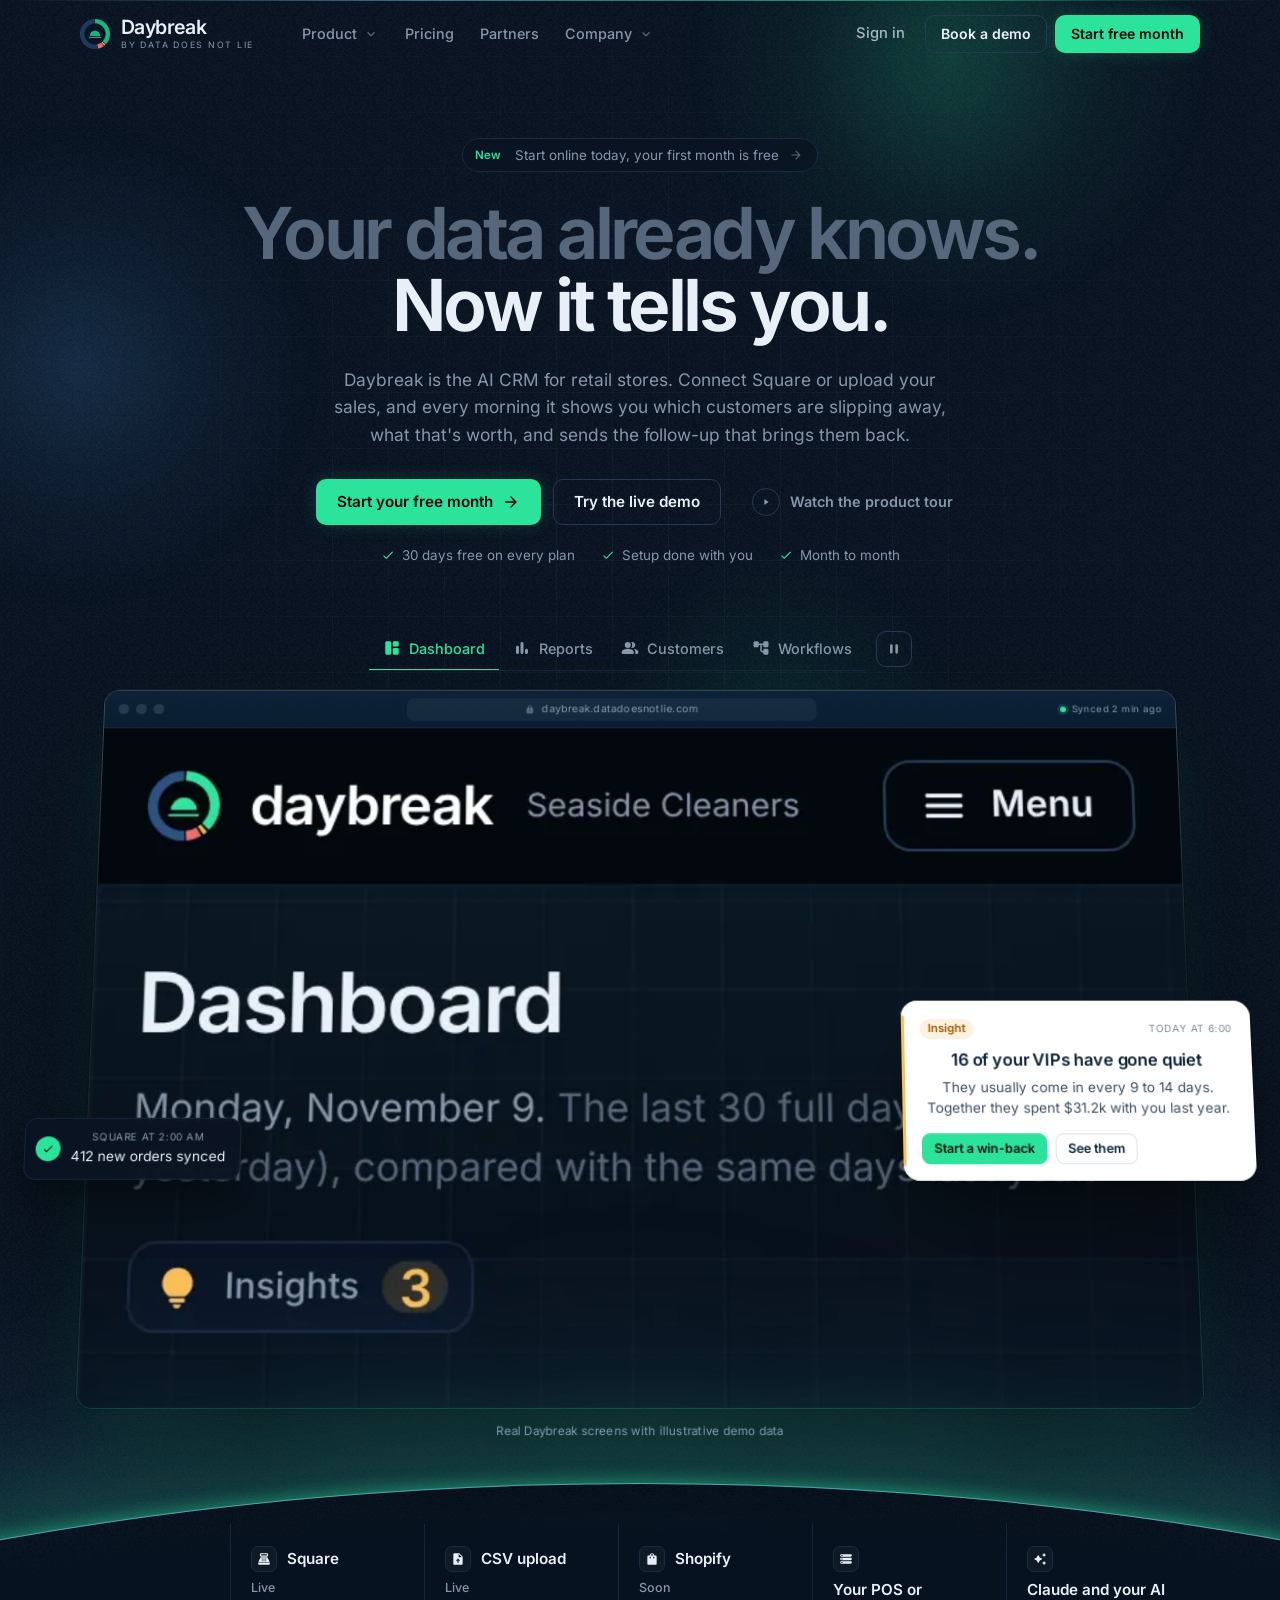
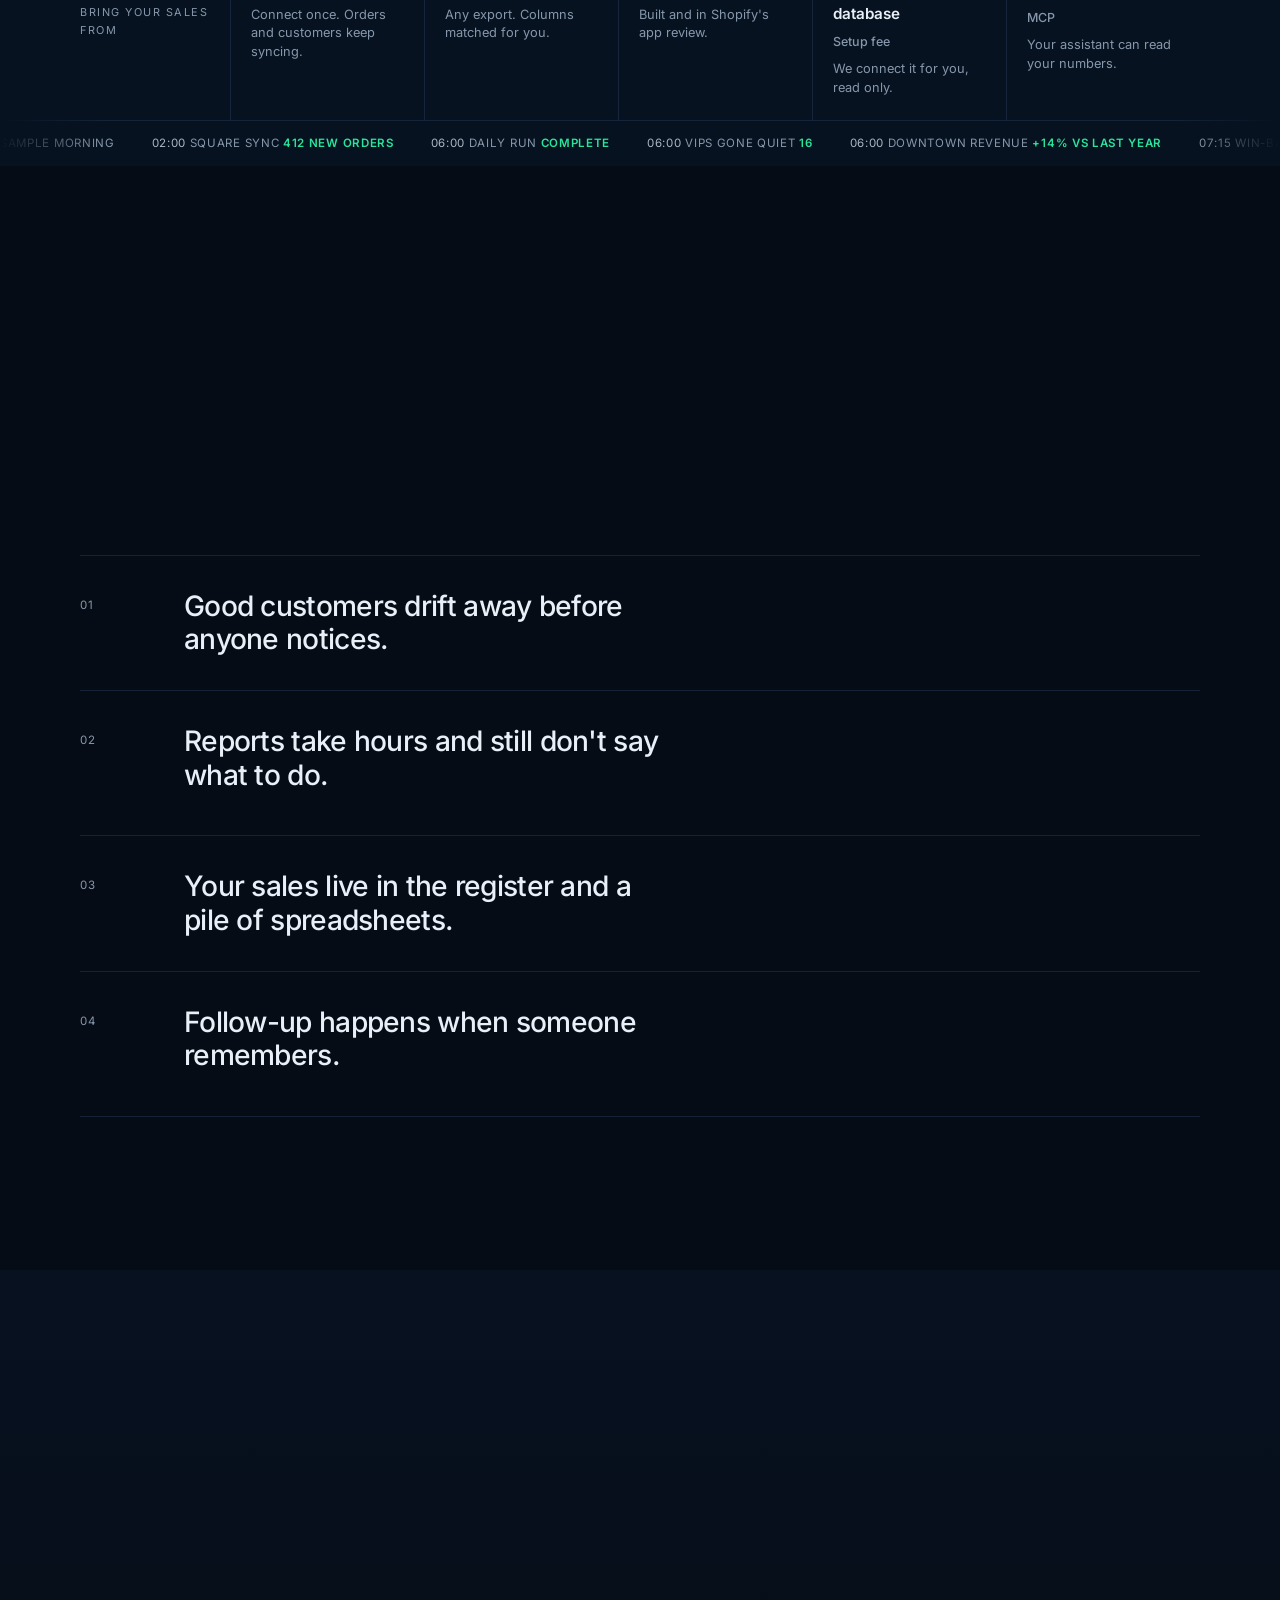
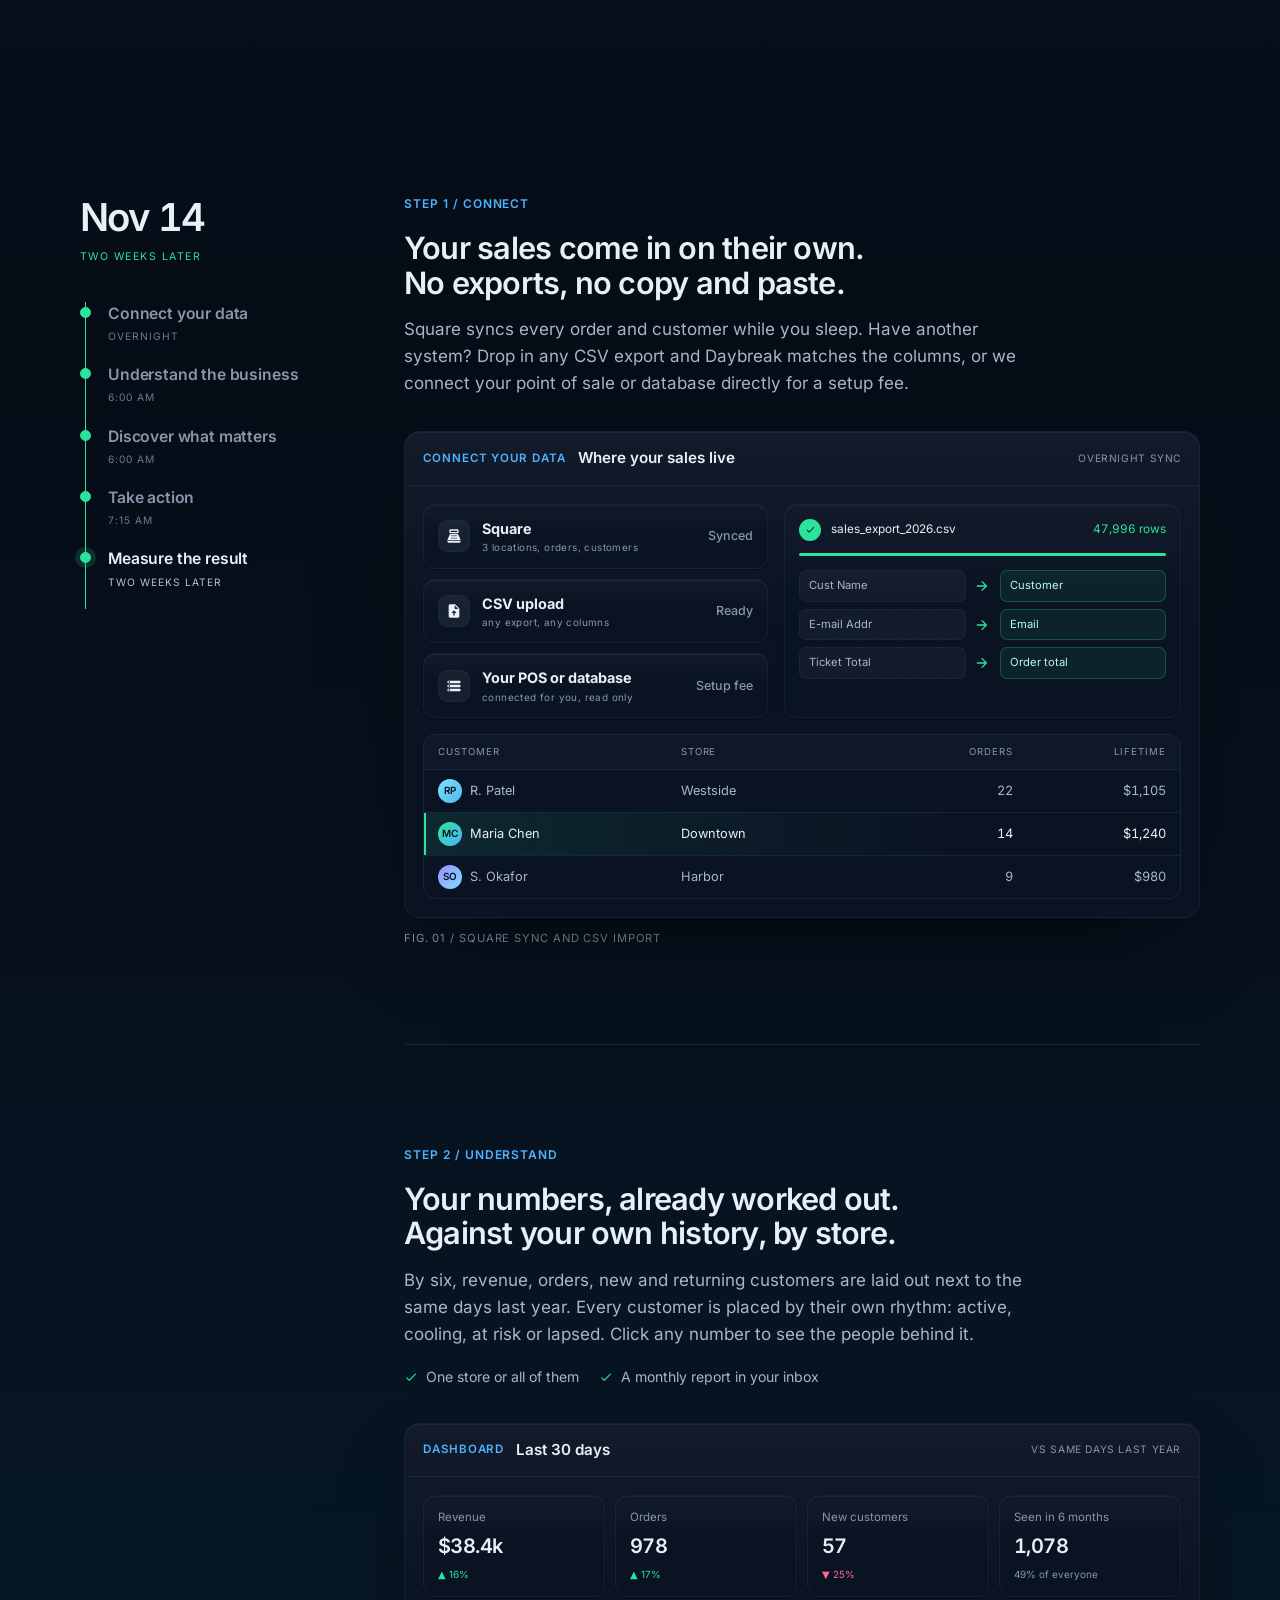
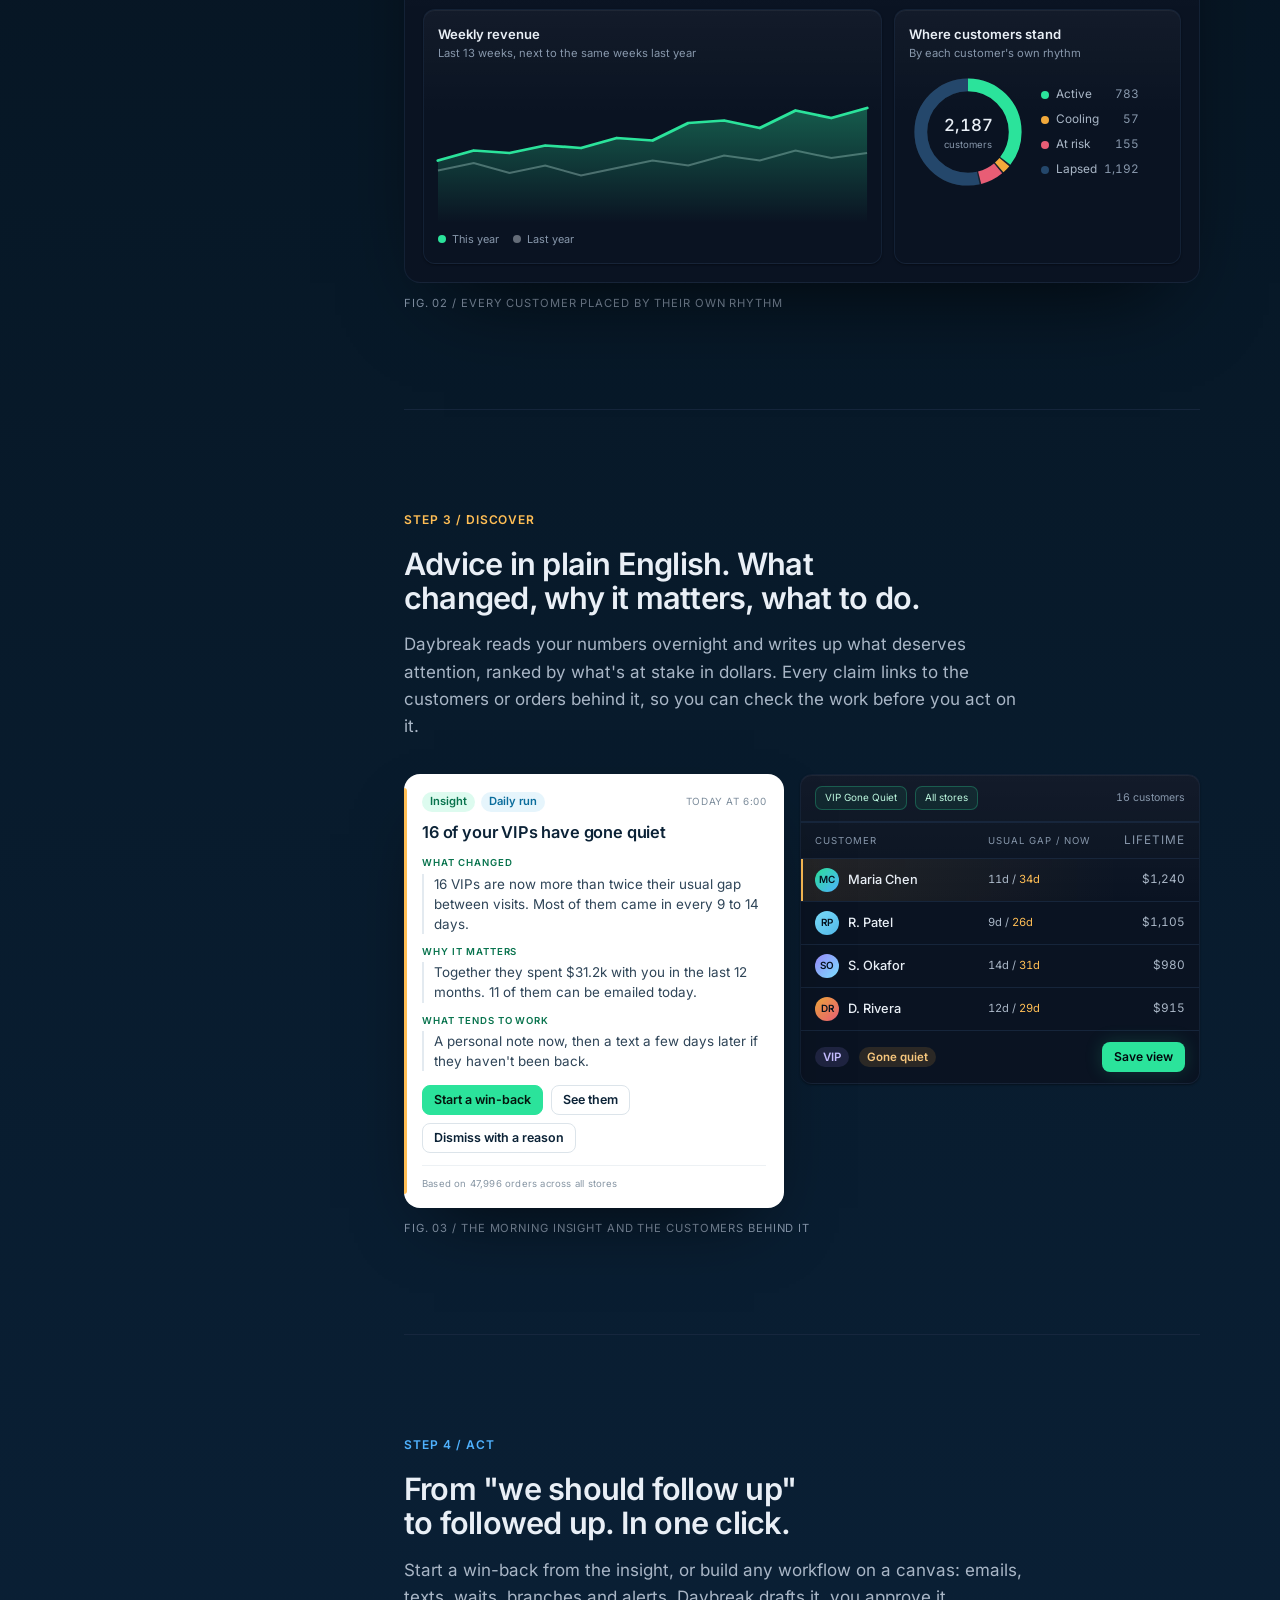
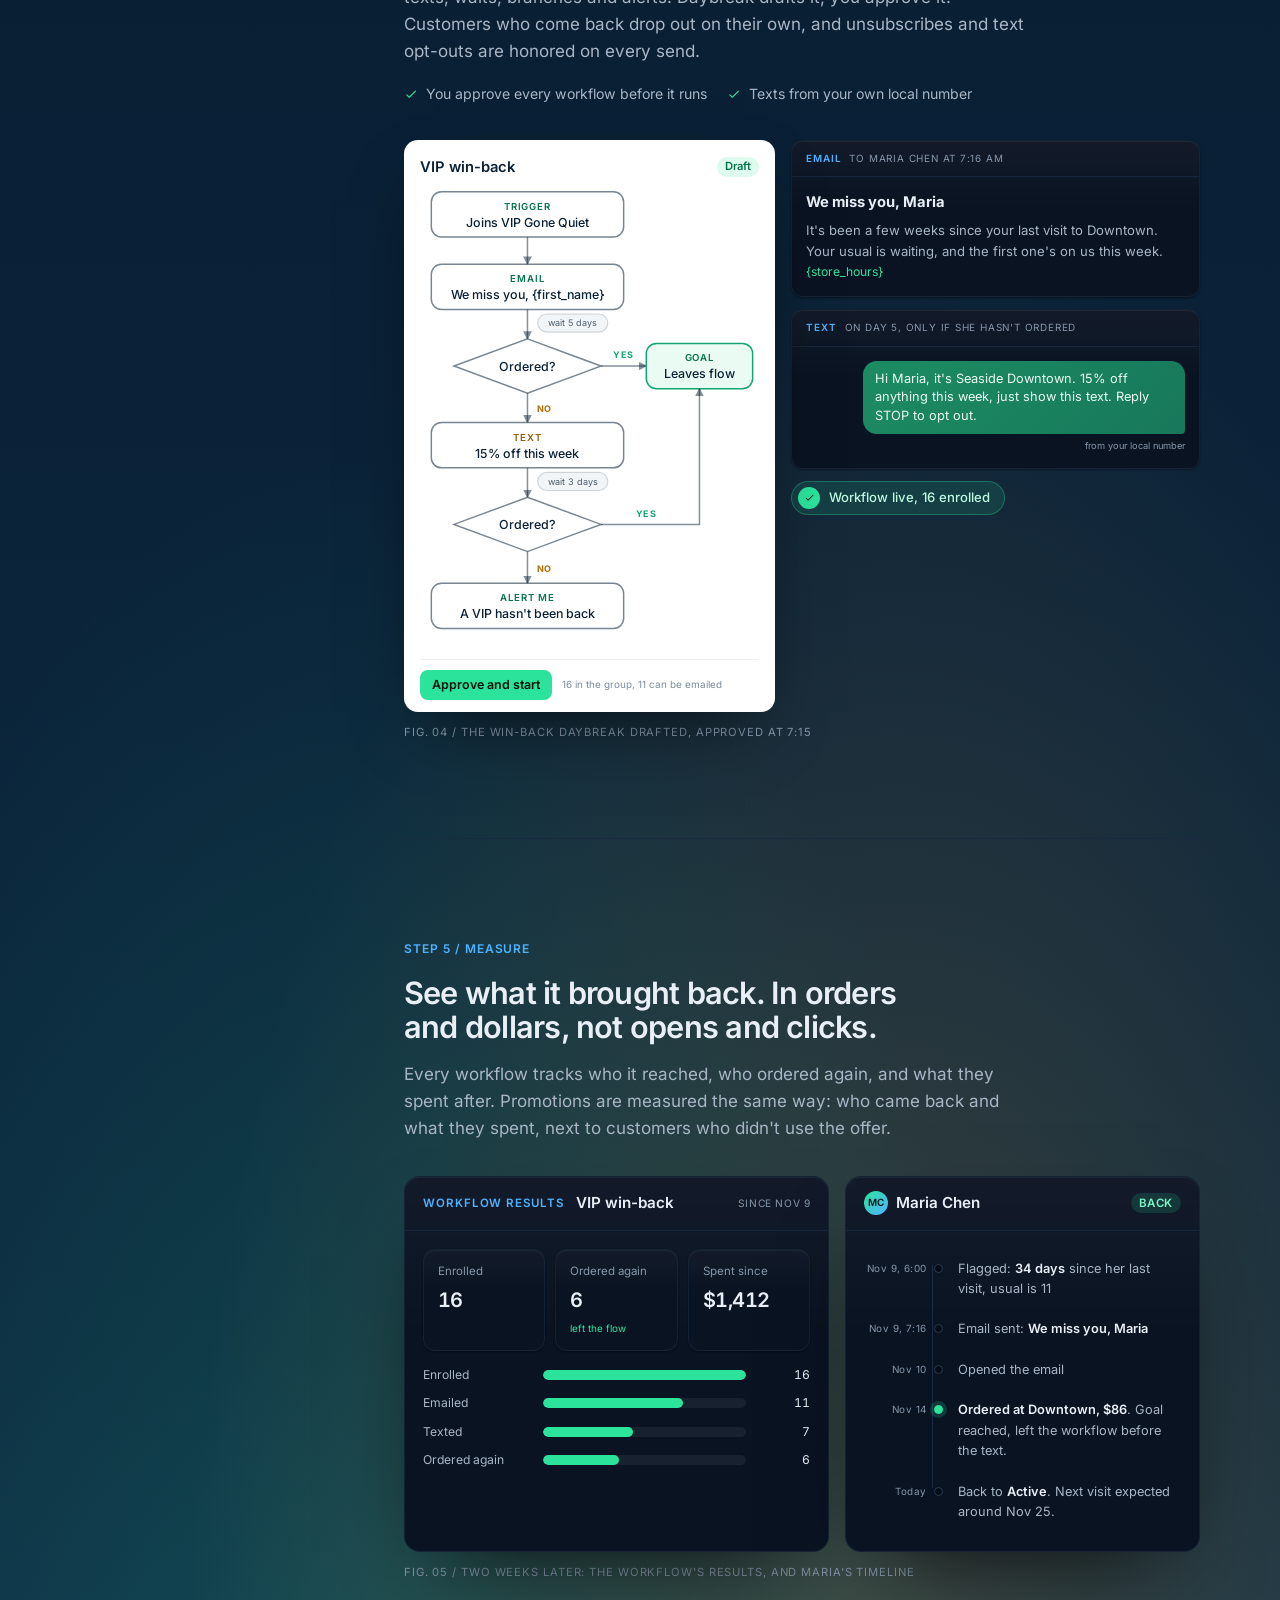
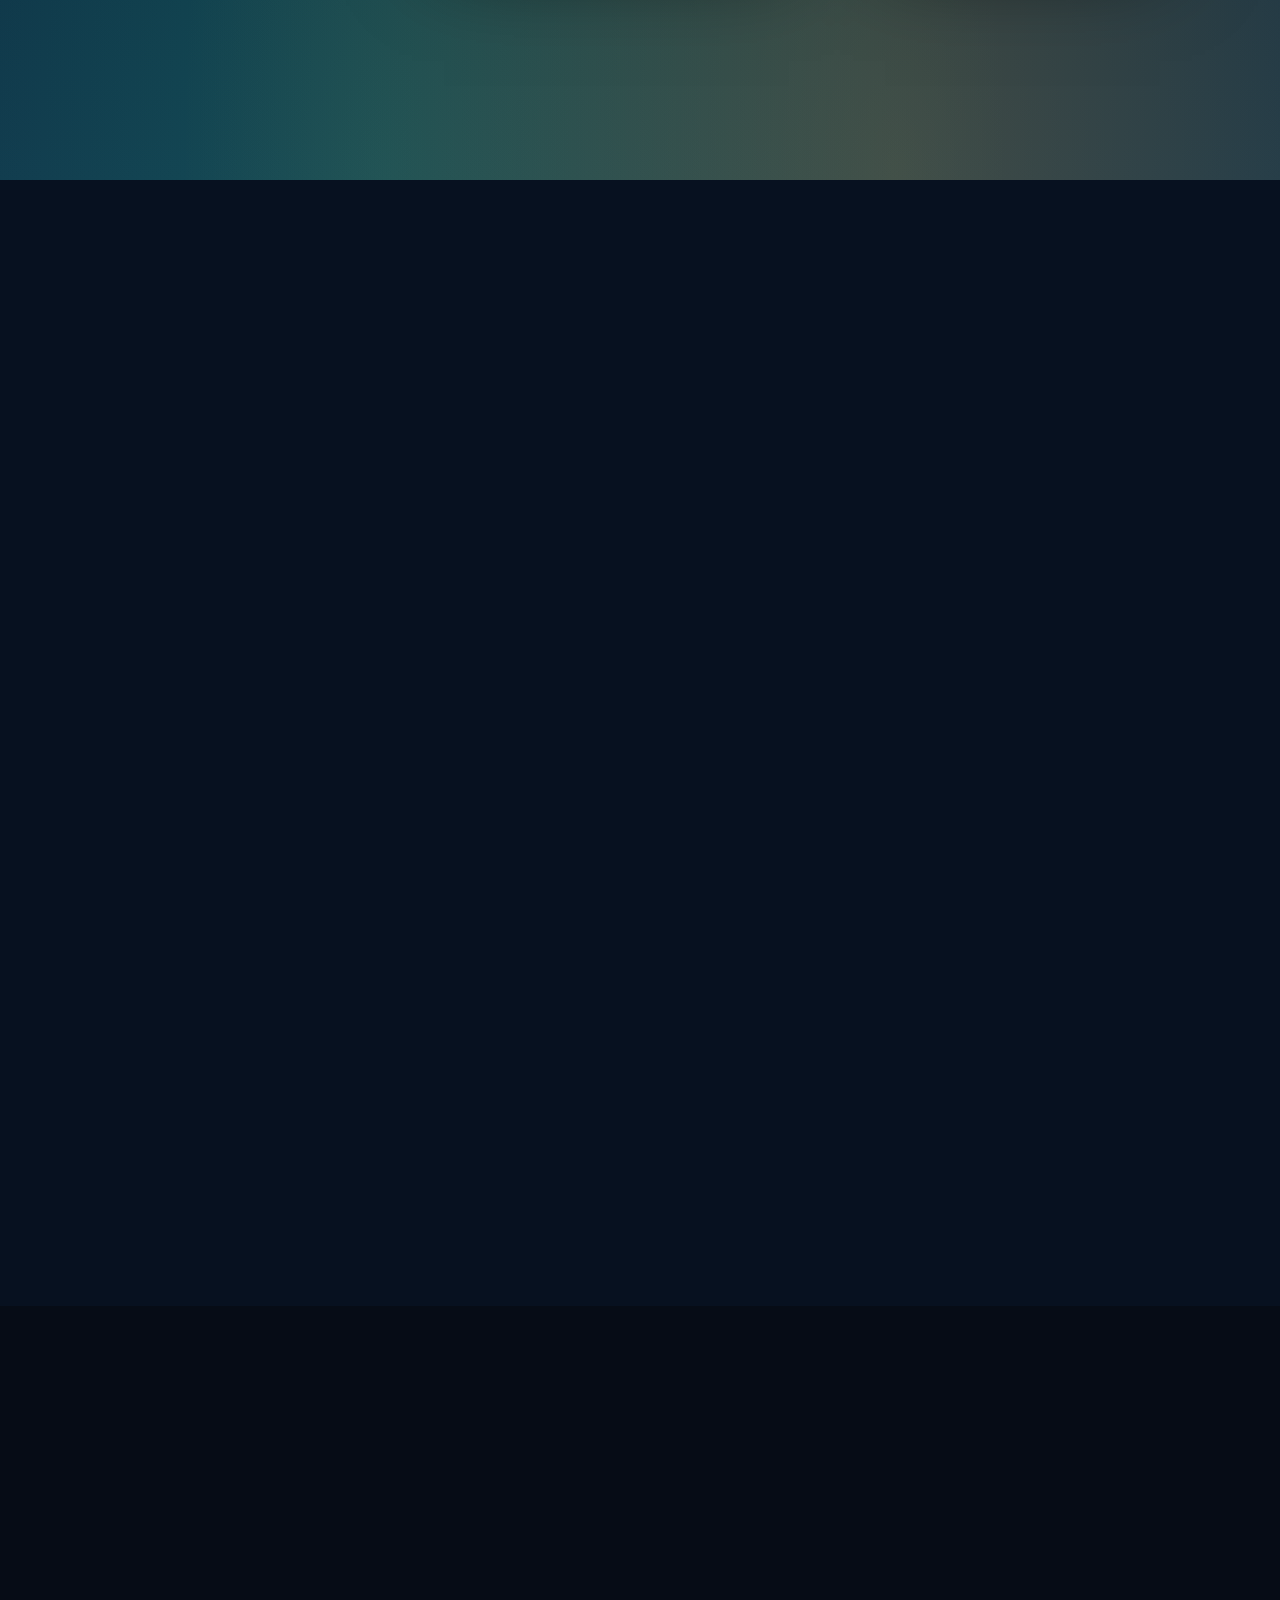
==== commit 8b135474: "Phones: real phone-sized app screens in the hero (nothing cut off), smaller type, compact source chi" ====
--- a/index.html
+++ b/index.html
@@ -126,10 +126,10 @@
             <span class="sync">Synced 2 min ago</span>
           </div>
           <div class="screens" id="screens" role="tabpanel">
-            <img class="on" src="assets/app-dashboard.webp" width="2000" height="1250" alt="Daybreak dashboard: revenue, orders, new and active customers for the last 30 days, weekly revenue against last year, where customers stand, and groups worth reaching today" fetchpriority="high">
-            <img src="assets/app-reports.webp" width="2000" height="1250" alt="Sales Overview report: the last 7 days against the same days last year, by day" loading="lazy">
-            <img src="assets/app-customers.webp" width="1440" height="900" alt="Customers list with saved views for VIPs, recent visitors and customers gone quiet, each with lifetime spend, visits and usual gap" loading="lazy">
-            <img src="assets/app-workflow.webp" width="2000" height="1250" alt="Workflow builder showing a VIP win-back: an email, a five-day wait, then a branch on whether they opened it" loading="lazy">
+            <picture><source media="(max-width: 720px)" srcset="assets/app-m-dashboard.webp" width="780" height="1200"><img class="on" src="assets/app-dashboard.webp" width="2000" height="1250" alt="Daybreak dashboard: revenue, orders, new and active customers for the last 30 days, weekly revenue against last year, where customers stand, and groups worth reaching today" fetchpriority="high"></picture>
+            <picture><source media="(max-width: 720px)" srcset="assets/app-m-reports.webp" width="780" height="1200"><img src="assets/app-reports.webp" width="2000" height="1250" alt="Sales Overview report: the last 7 days against the same days last year, by day" loading="lazy"></picture>
+            <picture><source media="(max-width: 720px)" srcset="assets/app-m-customers.webp" width="780" height="1200"><img src="assets/app-customers.webp" width="1440" height="900" alt="Customers list with saved views for VIPs, recent visitors and customers gone quiet, each with lifetime spend, visits and usual gap" loading="lazy"></picture>
+            <picture><source media="(max-width: 720px)" srcset="assets/app-m-workflow.webp" width="780" height="1200"><img src="assets/app-workflow.webp" width="2000" height="1250" alt="Workflow builder showing a VIP win-back: an email, a five-day wait, then a branch on whether they opened it" loading="lazy"></picture>
           </div>
         </div>
       </div>
--- a/assets/site.min.css
+++ b/assets/site.min.css
@@ -1 +1 @@
-@font-face{font-family:"Inter Variable";font-style:normal;font-weight:100 900;font-display:swap;src:url(../fonts/inter-latin-wght-normal.woff2) format("woff2-variations"),url(../fonts/inter-latin-wght-normal.woff2) format("woff2")}:root{--night:#03070d;--deep:#060c16;--ink:#071120;--surface:#0a1322;--surface-2:#0f1b2e;--raise:#1a2a42;--line:rgba(26,42,66,.8);--line-2:#1a2a42;--line-3:#253a57;--text:#e9eff6;--dim:#a9b6c6;--faint:#8797ab;--mint:#2be39b;--mint-2:#27cc8b;--mint-deep:#0E9D6C;--sky:#4fb2ff;--sky-2:#4fb2ff;--amber:#ffbe55;--coral:#ff6b88;--violet:#9f8cff;--paper:#F4F7F9;--paper-2:#E9EEF2;--paper-ink:#0B2236;--paper-dim:#4B5E70;--paper-line:rgba(11,34,54,.11);--display:"Inter Variable","Inter",ui-sans-serif,system-ui,sans-serif;--sans:"Inter Variable","Inter",ui-sans-serif,system-ui,-apple-system,"Segoe UI",sans-serif;--mono:"Inter Variable","Inter",ui-sans-serif,system-ui,sans-serif;--r-sm:8px;--r:10px;--r-lg:16px;--r-xl:20px;--wrap:1200px;--gutter:clamp(20px,4vw,40px);--ease:cubic-bezier(.2,.8,.25,1);--pop:cubic-bezier(.34,1.56,.64,1);--edge:linear-gradient(90deg,transparent,rgba(124,224,255,.55),rgba(43,227,155,.7),transparent);--noise:url("data:image/svg+xml,%3Csvg xmlns='http://www.w3.org/2000/svg' width='160' height='160'%3E%3Cfilter id='n'%3E%3CfeTurbulence type='fractalNoise' baseFrequency='0.9' numOctaves='2' stitchTiles='stitch'/%3E%3C/filter%3E%3Crect width='160' height='160' filter='url(%23n)' opacity='0.55'/%3E%3C/svg%3E");color-scheme:dark}*,*::before,*::after{box-sizing:border-box}html{-webkit-text-size-adjust:100%;scroll-behavior:smooth;scroll-padding-top:88px}body{margin:0;background:var(--deep);color:var(--text);font-family:var(--sans);font-size:16px;line-height:1.6;font-feature-settings:"cv11","ss01";-webkit-font-smoothing:antialiased;-moz-osx-font-smoothing:grayscale;text-rendering:optimizeLegibility;overflow-x:hidden}img,video,svg{display:block;max-width:100%}img,video{height:auto}a{color:inherit;text-decoration:none}button{font:inherit;color:inherit}h1,h2,h3,h4{margin:0;font-weight:600;line-height:1.08;letter-spacing:-.025em;text-wrap:balance}p{margin:0}::selection{background:rgba(43,227,155,.32);color:#fff}:focus-visible{outline:2px solid var(--sky);outline-offset:3px;border-radius:6px}.sr-only{position:absolute!important;width:1px;height:1px;padding:0;margin:-1px;overflow:hidden;clip:rect(0,0,0,0);white-space:nowrap;border:0}.skip{position:absolute;left:12px;top:-60px;z-index:200;background:var(--mint);color:var(--deep);padding:10px 14px;border-radius:10px;font-weight:600}.skip:focus{top:12px}.wrap{width:100%;max-width:var(--wrap);margin:0 auto;padding:0 var(--gutter)}.wrap.narrow{max-width:880px}.wrap.wide{max-width:1320px}.num,.mono{font-family:var(--mono);font-variant-numeric:tabular-nums}.muted{color:var(--faint)}.link{color:var(--sky);text-underline-offset:3px}.link:hover{text-decoration:underline}.display{font-family:var(--display);font-weight:600;letter-spacing:-.035em;line-height:.98}.h1{font-family:var(--display);font-weight:600;font-size:clamp(2.75rem,6.6vw,5.9rem);letter-spacing:-.04em;line-height:.96}.h2{font-family:var(--display);font-weight:600;font-size:clamp(2.1rem,4.4vw,3.6rem);letter-spacing:-.035em;line-height:1.02}.h3{font-family:var(--display);font-weight:600;font-size:clamp(1.5rem,2.4vw,2.1rem);letter-spacing:-.025em;line-height:1.08}.two-tone .rest{color:var(--faint)}.paper .two-tone .rest{color:#7A8C9C}.lede{font-size:clamp(1.05rem,1.35vw,1.2rem);line-height:1.6;color:var(--dim);max-width:58ch}.kicker{display:inline-flex;align-items:center;gap:.6em;font-family:var(--mono);font-size:.72rem;font-weight:500;letter-spacing:.14em;text-transform:uppercase;color:var(--mint)}.kicker::before{content:"";width:18px;height:1px;background:currentColor;opacity:.7}.kicker.plain::before{display:none}.kicker.sky{color:var(--sky)}.kicker.amber{color:var(--amber)}.section-head{max-width:760px;margin-bottom:clamp(40px,6vw,72px)}.section-head .kicker{margin-bottom:22px}.section-head .lede{margin-top:20px}.section-head.center{margin-left:auto;margin-right:auto;text-align:center}.section-head.center .lede{margin-left:auto;margin-right:auto}.section-head.center .kicker::before{display:none}.btn{position:relative;display:inline-flex;align-items:center;justify-content:center;gap:.55em;height:46px;padding:0 20px;border-radius:12px;font-weight:600;font-size:.95rem;letter-spacing:-.005em;border:1px solid transparent;cursor:pointer;white-space:nowrap;transition:transform .25s var(--ease),background-color .25s,border-color .25s,box-shadow .3s,color .2s;isolation:isolate}.btn .arrow{transition:transform .3s var(--ease)}.btn:hover .arrow{transform:translateX(3px)}.btn:active{transform:translateY(1px) scale(.99)}.btn-primary{background:var(--mint);color:#04140D;box-shadow:0 0 0 1px rgba(43,227,155,.4),0 8px 28px -8px rgba(43,227,155,.55),inset 0 1px 0 rgba(255,255,255,.45)}.btn-primary::after{content:"";position:absolute;inset:0;border-radius:inherit;background:linear-gradient(110deg,transparent 30%,rgba(255,255,255,.55) 50%,transparent 70%);background-size:250% 100%;background-position:120% 0;opacity:0;transition:opacity .2s;z-index:-1;pointer-events:none}.btn-primary:hover{background:var(--mint-2);box-shadow:0 0 0 1px rgba(95,240,182,.6),0 12px 36px -8px rgba(43,227,155,.7),inset 0 1px 0 rgba(255,255,255,.5)}.btn-primary:hover::after{opacity:1;animation:btnShine 1.1s var(--ease)}@keyframes btnShine{from{background-position:120% 0}to{background-position:-30% 0}}.btn-ghost{background:rgba(234,243,249,.04);border-color:var(--line-2);color:var(--text)}.btn-ghost:hover{background:rgba(234,243,249,.08);border-color:var(--line-3)}.btn-quiet{height:auto;padding:0;background:none;color:var(--dim);font-weight:500}.btn-quiet:hover{color:var(--text)}.btn-lg{height:52px;padding:0 24px;font-size:1rem;border-radius:13px}.btn-sm{height:36px;padding:0 14px;font-size:.86rem;border-radius:10px}.btn-block{width:100%}.paper .btn-ghost{background:#fff;border-color:var(--paper-line);color:var(--paper-ink)}.paper .btn-ghost:hover{border-color:rgba(11,34,54,.28)}.btn-dark{background:var(--paper-ink);color:#fff}.btn-dark:hover{background:#13324d}.play-ring{display:inline-grid;place-items:center;width:28px;height:28px;border-radius:50%;border:1px solid var(--line-3);transition:border-color .2s,background .2s}.btn-quiet:hover .play-ring{border-color:var(--mint);background:rgba(43,227,155,.1)}.pill{display:inline-flex;align-items:center;gap:10px;height:34px;padding:0 14px 0 6px;border-radius:999px;border:1px solid var(--line-2);background:rgba(8,28,48,.55);backdrop-filter:blur(8px);font-size:.86rem;color:var(--dim);transition:border-color .25s,color .25s}.pill:hover{border-color:rgba(43,227,155,.45);color:var(--text)}.pill .tag{height:22px;padding:0 9px;border-radius:999px;display:inline-flex;align-items:center;background:rgba(43,227,155,.14);color:var(--mint);font-family:var(--mono);font-size:.66rem;font-weight:600;letter-spacing:.08em;text-transform:uppercase}.pill .arrow{opacity:.6}.status{display:inline-flex;align-items:center;gap:6px;height:22px;padding:0 9px;border-radius:999px;font-family:var(--mono);font-size:.64rem;font-weight:600;letter-spacing:.08em;text-transform:uppercase;border:1px solid}.status.live{color:var(--mint);border-color:rgba(43,227,155,.3);background:rgba(43,227,155,.08)}.status.live::before{content:"";width:6px;height:6px;border-radius:50%;background:var(--mint);box-shadow:0 0 0 3px rgba(43,227,155,.18)}.status.soon{color:var(--amber);border-color:rgba(242,169,59,.3);background:rgba(242,169,59,.07)}.status.fee{color:var(--sky);border-color:rgba(124,224,255,.28);background:rgba(124,224,255,.06)}.check{width:16px;height:16px;flex:none;color:var(--mint);margin-top:.28em}.ticks{list-style:none;margin:0;padding:0;display:grid;gap:10px}.ticks li{display:flex;gap:10px;color:var(--dim);font-size:.96rem}.site-header{position:sticky;top:0;z-index:100;transition:background-color .35s,border-color .35s,backdrop-filter .35s}.site-header::after{content:"";position:absolute;left:0;right:0;bottom:-1px;height:1px;background:var(--line);opacity:0;transition:opacity .35s}.site-header.scrolled{background:rgba(6,18,31,.72);backdrop-filter:saturate(160%) blur(16px);-webkit-backdrop-filter:saturate(160%) blur(16px)}.site-header.scrolled::after{opacity:1}.site-header .bar{display:flex;align-items:center;gap:28px;height:68px}.brand{display:inline-flex;align-items:center;gap:11px;flex:none}.brand img{width:30px;height:30px;transition:transform .5s var(--pop)}.brand:hover img{transform:rotate(-12deg) scale(1.06)}.brand .words{display:flex;flex-direction:column;line-height:1}.brand .name{font-family:var(--display);font-weight:600;font-size:1.22rem;letter-spacing:-.03em}.brand .by{margin-top:4px;font-family:var(--mono);font-size:.55rem;letter-spacing:.2em;text-transform:uppercase;color:var(--faint)}.nav{display:flex;align-items:center;gap:2px;margin-left:8px}.nav>a,.nav-item>button{display:inline-flex;align-items:center;gap:6px;height:36px;padding:0 12px;border-radius:9px;border:0;background:none;font-size:.92rem;font-weight:500;color:var(--dim);cursor:pointer;transition:color .2s,background-color .2s}.nav>a:hover,.nav-item>button:hover,.nav-item.open>button{color:var(--text);background:rgba(234,243,249,.06)}.nav>a[aria-current]{color:var(--text)}.nav-item{position:relative}.nav-item>button .chev{transition:transform .3s var(--ease);opacity:.6}.nav-item.open>button .chev{transform:rotate(180deg)}.menu{position:absolute;top:calc(100% + 10px);left:-12px;min-width:540px;padding:10px;border-radius:18px;border:1px solid var(--line-2);background:rgba(8,24,41,.94);backdrop-filter:blur(20px);-webkit-backdrop-filter:blur(20px);box-shadow:0 30px 80px -20px rgba(0,0,0,.7),0 0 0 1px rgba(0,0,0,.2);opacity:0;visibility:hidden;transform:translateY(-6px) scale(.985);transform-origin:top left;transition:opacity .22s var(--ease),transform .28s var(--ease),visibility 0s .28s}.menu::before{content:"";position:absolute;left:0;right:0;top:-12px;height:12px}.nav-item.open .menu{opacity:1;visibility:visible;transform:none;transition:opacity .22s var(--ease),transform .28s var(--ease)}.menu-grid{display:grid;grid-template-columns:1.25fr 1fr;gap:10px}.menu-grid.one{grid-template-columns:1fr}.menu-links{display:grid;gap:2px}.menu-links a{display:grid;grid-template-columns:34px 1fr;gap:12px;align-items:start;padding:10px 12px;border-radius:12px;transition:background-color .2s}.menu-links a:hover{background:rgba(234,243,249,.055)}.menu-links .mi{width:34px;height:34px;border-radius:10px;display:grid;place-items:center;border:1px solid var(--line-2);background:rgba(234,243,249,.03);color:var(--mint)}.menu-links b{display:block;font-size:.92rem;font-weight:600;color:var(--text)}.menu-links span{display:block;margin-top:2px;font-size:.8rem;line-height:1.4;color:var(--faint)}.menu-feature{position:relative;display:flex;flex-direction:column;justify-content:flex-end;min-height:220px;padding:18px;border-radius:13px;overflow:hidden;border:1px solid var(--line);background:radial-gradient(120% 90% at 80% 0%,rgba(43,227,155,.22),transparent 60%),radial-gradient(90% 80% at 0% 100%,rgba(82,185,233,.18),transparent 60%),var(--surface)}.menu-feature img{position:absolute;top:16px;left:18px;right:-40px;width:auto;max-width:none;height:120px;border-radius:8px;border:1px solid var(--line-2);box-shadow:0 20px 40px -10px rgba(0,0,0,.6);transition:transform .5s var(--ease)}.menu-feature:hover img{transform:translateY(-4px)}.menu-feature b{position:relative;font-size:.94rem}.menu-feature span{position:relative;font-size:.8rem;color:var(--dim);margin-top:2px}.menu-wide{min-width:320px}.header-cta{margin-left:auto;display:flex;align-items:center;gap:8px}.header-cta .signin{padding:0 12px;height:36px;display:inline-flex;align-items:center;font-size:.92rem;font-weight:500;color:var(--dim);border-radius:9px;transition:color .2s}.header-cta .signin:hover{color:var(--text)}.header-cta .btn{height:38px;padding:0 15px;font-size:.88rem;border-radius:10px}.menu-btn{display:none;width:42px;height:42px;margin-left:auto;border:1px solid var(--line-2);border-radius:11px;background:rgba(234,243,249,.03);cursor:pointer;position:relative}.menu-btn span,.menu-btn span::before,.menu-btn span::after{position:absolute;left:12px;right:12px;height:1.5px;background:var(--text);border-radius:2px;transition:transform .35s var(--ease),opacity .2s}.menu-btn span{top:20px}.menu-btn span::before{content:"";left:0;right:0;top:-6px}.menu-btn span::after{content:"";left:0;right:0;top:6px}.menu-btn[aria-expanded="true"] span{background:transparent}.menu-btn[aria-expanded="true"] span::before{transform:translateY(6px) rotate(45deg)}.menu-btn[aria-expanded="true"] span::after{transform:translateY(-6px) rotate(-45deg)}.mobile-nav{display:none}@media (max-width:1040px){.nav,.header-cta .signin{display:none}.header-cta{margin-left:auto}.menu-btn{display:block;margin-left:0}.mobile-nav{display:block;position:fixed;inset:68px 0 auto 0;max-height:calc(100dvh - 68px);overflow:auto;padding:12px var(--gutter) 28px;background:rgba(6,18,31,.97);backdrop-filter:blur(18px);-webkit-backdrop-filter:blur(18px);border-bottom:1px solid var(--line-2);opacity:0;visibility:hidden;transform:translateY(-8px);transition:opacity .25s var(--ease),transform .3s var(--ease),visibility 0s .3s}.mobile-nav.open{opacity:1;visibility:visible;transform:none;transition:opacity .25s var(--ease),transform .3s var(--ease)}.mobile-nav .group{padding:14px 0;border-bottom:1px solid var(--line)}.mobile-nav .group>span{display:block;font-family:var(--mono);font-size:.66rem;letter-spacing:.16em;text-transform:uppercase;color:var(--faint);margin-bottom:6px}.mobile-nav a{display:flex;align-items:center;min-height:44px;font-size:1.02rem;font-weight:500;color:var(--text)}.mobile-nav .cta-row{display:grid;grid-template-columns:1fr 1fr;gap:10px;padding-top:18px}.mobile-nav .cta-row .btn{height:48px;justify-content:center}}@media (max-width:520px){.header-cta .btn{display:none}.brand .by{display:none}}.sky{position:relative;isolation:isolate;overflow:hidden;background:radial-gradient(1200px 600px at 50% 112%,rgba(43,227,155,.0),transparent),var(--ink)}.sky>.wrap{position:relative;z-index:2}.sky-layer{position:absolute;inset:0;z-index:0;pointer-events:none;overflow:hidden}.sky-layer .light{position:absolute;border-radius:50%;filter:blur(80px);opacity:.5;will-change:transform}.sky-layer .l1{width:560px;height:560px;top:-220px;right:4%;background:radial-gradient(circle,rgba(43,227,155,.55),transparent 66%);animation:drift 16s ease-in-out infinite alternate}.sky-layer .l2{width:520px;height:520px;top:6%;left:-180px;background:radial-gradient(circle,rgba(82,185,233,.42),transparent 66%);animation:drift 21s ease-in-out -7s infinite alternate-reverse}.sky-layer .l3{width:380px;height:380px;top:30%;left:46%;background:radial-gradient(circle,rgba(16,185,129,.28),transparent 66%);animation:drift 25s ease-in-out -12s infinite alternate}@keyframes drift{0%{transform:translate3d(0,0,0) scale(1)}50%{transform:translate3d(46px,26px,0) scale(1.08)}100%{transform:translate3d(-30px,52px,0) scale(.96)}}.sky-layer .grid{position:absolute;inset:0;background-image:linear-gradient(rgba(234,243,249,.045) 1px,transparent 1px),linear-gradient(90deg,rgba(234,243,249,.045) 1px,transparent 1px);background-size:56px 56px;background-position:center top;-webkit-mask-image:radial-gradient(70% 55% at 50% 30%,#000,transparent 78%);mask-image:radial-gradient(70% 55% at 50% 30%,#000,transparent 78%)}.sky-layer .grain{position:absolute;inset:-50%;background:var(--noise);opacity:.06;mix-blend-mode:overlay}.sky-layer .horizon{position:absolute;left:50%;bottom:var(--horizon-bottom,-62%);width:220%;max-width:3200px;aspect-ratio:2.4/1;transform:translateX(-50%);border-radius:50%;background:radial-gradient(closest-side,rgba(6,18,31,1) 93.5%,transparent 100%);box-shadow:0 -1px 0 rgba(124,224,255,.55),0 -2px 22px rgba(43,227,155,.55),0 -40px 120px rgba(43,227,155,.22),0 -110px 260px rgba(82,185,233,.18);transition:bottom 1.2s var(--ease)}.sky-layer .sun{position:absolute;left:50%;bottom:var(--sun-bottom,6%);width:min(980px,120vw);height:420px;transform:translateX(-50%);background:radial-gradient(50% 50% at 50% 100%,rgba(124,224,255,.35),rgba(43,227,155,.18) 40%,transparent 72%);filter:blur(10px);opacity:var(--sun,.75)}.top-edge{position:absolute;top:0;left:0;right:0;height:1px;background:var(--edge);opacity:.8;z-index:3}.reveal{opacity:0;transform:translate3d(0,18px,0);transition:opacity .8s var(--ease),transform .9s var(--ease);transition-delay:var(--d,0s)}.reveal.in{opacity:1;transform:none}.d1{--d:.08s}.d2{--d:.16s}.d3{--d:.24s}.d4{--d:.32s}.d5{--d:.4s}.no-js .reveal{opacity:1;transform:none}.split-line{display:block;overflow:hidden;padding-bottom:.08em;margin-bottom:-.08em}.split-line>span{display:block;transform:translateY(105%);transition:transform 1.05s var(--ease);transition-delay:var(--d,0s)}.in .split-line>span,.split-line.in>span{transform:none}.no-js .split-line>span{transform:none}.section{position:relative;padding:clamp(88px,12vw,160px) 0}.section.tight{padding:clamp(64px,8vw,104px) 0}.section.flush-top{padding-top:0}.rule{height:1px;background:linear-gradient(90deg,transparent,var(--line-2) 20%,var(--line-2) 80%,transparent)}.deep{background:var(--deep)}.paper{background:var(--paper);color:var(--paper-ink);color-scheme:light}.paper .lede{color:var(--paper-dim)}.paper .kicker{color:var(--mint-deep)}.paper .muted{color:#6B7D8D}.paper .link{color:#0B7FB5}.dots::before{content:"";position:absolute;inset:0;background-image:radial-gradient(rgba(140,245,200,.11) 1px,transparent 1.4px);background-size:24px 24px;-webkit-mask-image:linear-gradient(180deg,#000,transparent 60%);mask-image:linear-gradient(180deg,#000,transparent 60%);pointer-events:none}.paper.dots::before{background-image:radial-gradient(rgba(11,34,54,.12) 1px,transparent 1.4px)}.hero{padding:clamp(56px,9vw,112px) 0 0;text-align:center}.hero .pill{margin-bottom:30px}.hero h1{max-width:13ch;margin:0 auto}.hero h1 .quiet{color:rgba(234,243,249,.42)}.hero .lede{margin:28px auto 0;max-width:60ch;text-wrap:pretty}.hero-ctas{display:flex;align-items:center;justify-content:center;gap:12px;flex-wrap:wrap;margin-top:36px}.hero-ctas .btn-quiet{margin-left:8px;gap:10px}.hero-proof{display:flex;justify-content:center;gap:26px;flex-wrap:wrap;margin-top:26px;font-size:.84rem;color:var(--faint)}.hero-proof span{display:inline-flex;align-items:center;gap:7px}.hero-proof svg{color:var(--mint)}.showcase{position:relative;margin:clamp(56px,7vw,84px) auto 0;max-width:1180px;perspective:2200px;padding:0 var(--gutter)}.show-tabs{position:relative;z-index:3;display:flex;justify-content:center;gap:4px;margin:0 auto 22px;padding:4px;width:max-content;max-width:100%;border-radius:14px;border:1px solid var(--line-2);background:rgba(6,18,31,.6);backdrop-filter:blur(10px);-webkit-backdrop-filter:blur(10px)}.show-tabs button{position:relative;display:inline-flex;align-items:center;gap:8px;height:36px;padding:0 14px;border:0;border-radius:10px;background:none;font-size:.86rem;font-weight:500;color:var(--faint);cursor:pointer;overflow:hidden;transition:color .25s,background-color .25s}.show-tabs button:hover{color:var(--dim)}.show-tabs button[aria-selected="true"]{color:var(--text);background:rgba(234,243,249,.07)}.show-tabs button .bar-p{position:absolute;left:12px;right:12px;bottom:4px;height:1.5px;border-radius:2px;background:rgba(234,243,249,.08);overflow:hidden;opacity:0}.show-tabs button[aria-selected="true"] .bar-p{opacity:1}.show-tabs button .bar-p i{position:absolute;inset:0;background:var(--mint);transform:scaleX(0);transform-origin:left}.show-tabs button svg{opacity:.75}.stage{position:relative;transform-style:preserve-3d;transform:rotateX(var(--tilt,14deg)) translateY(var(--lift,0px)) scale(var(--scale,.96));transform-origin:50% 0%;transition:transform .2s linear;will-change:transform}.frame{position:relative;border-radius:16px;padding:1px;background:linear-gradient(180deg,rgba(234,243,249,.26),rgba(234,243,249,.06) 40%,rgba(43,227,155,.18));box-shadow:0 60px 140px -40px rgba(0,0,0,.85),0 30px 80px -30px rgba(43,227,155,.25),0 0 0 1px rgba(0,0,0,.4)}.frame-in{border-radius:15px;overflow:hidden;background:var(--deep)}.chrome{display:flex;align-items:center;gap:14px;height:40px;padding:0 14px;border-bottom:1px solid var(--line);background:linear-gradient(180deg,#0C2238,#0A1D30)}.chrome .dots3{display:flex;gap:7px}.chrome .dots3 i{width:11px;height:11px;border-radius:50%;background:rgba(234,243,249,.12)}.chrome .url{flex:1;max-width:420px;margin:0 auto;height:24px;border-radius:7px;background:rgba(234,243,249,.05);border:1px solid var(--line);display:flex;align-items:center;justify-content:center;gap:7px;font-family:var(--mono);font-size:.68rem;color:var(--faint);letter-spacing:.02em}.chrome .url svg{opacity:.6}.chrome .sync{font-family:var(--mono);font-size:.62rem;color:var(--faint);display:flex;align-items:center;gap:6px;letter-spacing:.04em}.chrome .sync::before{content:"";width:6px;height:6px;border-radius:50%;background:var(--mint);box-shadow:0 0 0 3px rgba(43,227,155,.15);animation:pulse 2.4s ease-in-out infinite}@keyframes pulse{0%,100%{box-shadow:0 0 0 3px rgba(43,227,155,.15)}50%{box-shadow:0 0 0 6px rgba(43,227,155,.04)}}.screens{position:relative;aspect-ratio:1600/1000;background:var(--deep)}.screens img{position:absolute;inset:0;width:100%;height:100%;object-fit:cover;object-position:top left;opacity:0;transform:scale(1.012);transition:opacity .7s var(--ease),transform 1.2s var(--ease)}.screens img.on{opacity:1;transform:none}.stage-glow{position:absolute;left:8%;right:8%;bottom:-6%;height:40%;background:radial-gradient(50% 60% at 50% 50%,rgba(43,227,155,.35),transparent 70%);filter:blur(50px);z-index:-1;opacity:.8}.float{position:absolute;z-index:4;opacity:0;transform:translate3d(0,14px,40px) scale(.97);transition:opacity .55s var(--ease),transform .7s var(--pop);pointer-events:none}.float.on{opacity:1;transform:translate3d(0,0,60px) scale(1);pointer-events:auto}.card-glass{border-radius:14px;border:1px solid var(--line-2);background:rgba(10,30,50,.82);backdrop-filter:blur(14px);-webkit-backdrop-filter:blur(14px);box-shadow:0 30px 70px -20px rgba(0,0,0,.75),inset 0 1px 0 rgba(255,255,255,.06)}.toast{display:flex;align-items:center;gap:10px;padding:10px 14px 10px 10px;font-size:.84rem;white-space:nowrap}.toast .ok{width:24px;height:24px;border-radius:50%;display:grid;place-items:center;background:var(--mint);color:#04140D;flex:none}.toast small{display:block;font-family:var(--mono);font-size:.62rem;color:var(--faint);letter-spacing:.06em;text-transform:uppercase}.f-advise{right:-3%;top:20%;width:min(340px,34%)}.f-sync{left:-3%;top:12%}.f-repeat{left:-2%;bottom:18%}.f-view{right:-2%;bottom:16%}.f-live{left:-3%;bottom:22%}@media (max-width:900px){.float{display:none}}.adv{position:relative;border-radius:16px;background:#fff;color:var(--paper-ink);padding:18px 18px 16px;box-shadow:0 40px 90px -24px rgba(0,0,0,.7),0 0 0 1px rgba(255,255,255,.6) inset}.adv::before{content:"";position:absolute;left:0;top:14px;bottom:14px;width:3px;border-radius:0 3px 3px 0;background:var(--amber)}.adv .stamp{display:flex;align-items:center;justify-content:space-between;gap:10px;margin-bottom:10px}.adv .badges{display:flex;gap:6px}.nb{display:inline-flex;align-items:center;height:20px;padding:0 7px;border-radius:6px;font-family:var(--mono);font-size:.6rem;font-weight:600;letter-spacing:.08em;text-transform:uppercase}.nb.adv-b{background:rgba(43,227,155,.16);color:#08734D}.nb.amb{background:rgba(242,169,59,.16);color:#9A5B05}.nb.mcp{background:rgba(82,185,233,.14);color:#0B6D9C}.adv .when{font-family:var(--mono);font-size:.62rem;color:#7C8C9B;letter-spacing:.06em;text-transform:uppercase}.adv h4{font-family:var(--sans);font-size:1.02rem;font-weight:600;letter-spacing:-.01em;line-height:1.3}.adv p{margin-top:6px;font-size:.84rem;line-height:1.5;color:#3C5063}.adv dl{margin:12px 0 0;display:grid;gap:10px}.adv dt{font-family:var(--mono);font-size:.6rem;font-weight:600;letter-spacing:.1em;text-transform:uppercase;color:#08734D}.adv dd{margin:3px 0 0;padding-left:10px;border-left:2px solid #E3EAF0;font-size:.84rem;line-height:1.5;color:#2F4558}.adv .acts{display:flex;gap:8px;flex-wrap:wrap;margin-top:14px}.adv .a{display:inline-flex;align-items:center;gap:6px;height:30px;padding:0 11px;border-radius:8px;font-size:.78rem;font-weight:600;border:1px solid #DCE4EA;background:#fff;color:var(--paper-ink)}.adv .a.go{background:var(--mint);border-color:var(--mint);color:#04140D}.adv .src{margin-top:12px;padding-top:10px;border-top:1px solid #EDF1F4;font-family:var(--mono);font-size:.6rem;color:#8796A4;letter-spacing:.02em}.rail{position:relative;z-index:2;margin-top:clamp(64px,8vw,104px);border-top:1px solid var(--line);border-bottom:1px solid var(--line);background:rgba(6,18,31,.55);backdrop-filter:blur(6px)}.rail-grid{display:grid;grid-template-columns:200px repeat(5,1fr)}.rail-grid>*{padding:22px 20px;border-left:1px solid var(--line)}.rail-grid>:first-child{border-left:0;padding-left:0;display:flex;align-items:center;font-family:var(--mono);font-size:.68rem;letter-spacing:.14em;text-transform:uppercase;color:var(--faint)}.rail-item{text-align:left;display:flex;flex-direction:column;gap:8px}.rail-item .top{display:flex;align-items:center;gap:10px;font-weight:600;font-size:.95rem}.rail-item .logo{width:26px;height:26px;border-radius:7px;display:grid;place-items:center;border:1px solid var(--line-2);background:rgba(234,243,249,.04);flex:none}.rail-item p{font-size:.8rem;color:var(--faint);line-height:1.45}.ticker{overflow:hidden;border-top:1px solid var(--line);-webkit-mask-image:linear-gradient(90deg,transparent,#000 8%,#000 92%,transparent);mask-image:linear-gradient(90deg,transparent,#000 8%,#000 92%,transparent)}.ticker-in{display:flex;gap:3.2em;width:max-content;padding:13px 0;font-family:var(--mono);font-size:.68rem;letter-spacing:.12em;text-transform:uppercase;color:var(--faint);white-space:nowrap;animation:slide 60s linear infinite}.ticker-in b{color:var(--mint);font-weight:600}.ticker-in i{font-style:normal;color:var(--dim)}@keyframes slide{to{transform:translateX(-50%)}}.ticker:hover .ticker-in{animation-play-state:paused}@media (max-width:1000px){.rail-grid{grid-template-columns:repeat(2,1fr)}.rail-grid>:first-child{grid-column:1/-1;padding:18px 0 4px}.rail-grid>*{border-top:1px solid var(--line)}.rail-grid>:nth-child(2n){border-left:0;padding-left:0}.rail-grid>:first-child{border-top:0}}@media (max-width:520px){.rail-grid{grid-template-columns:1fr}.rail-grid>*{border-left:0;padding-left:0}}.pains{border-top:1px solid var(--line)}.pain{display:grid;grid-template-columns:72px 1fr 1fr;gap:32px;align-items:start;padding:34px 0;border-bottom:1px solid var(--line)}.pain .n{font-family:var(--mono);font-size:.72rem;color:var(--faint);letter-spacing:.1em;padding-top:.5em}.pain .was{position:relative;font-family:var(--display);font-size:clamp(1.3rem,2.2vw,1.85rem);font-weight:500;letter-spacing:-.025em;line-height:1.18;color:var(--text);transition:color .8s var(--ease) .3s}.pain .was s{text-decoration:none;background:linear-gradient(var(--coral),var(--coral)) 0 58%/0% 1.5px no-repeat;transition:background-size .9s var(--ease) .25s}.pain .now{display:flex;gap:14px;font-size:1.02rem;color:var(--dim);line-height:1.55;opacity:0;transform:translateX(-10px);transition:opacity .7s var(--ease) .75s,transform .8s var(--ease) .75s}.pain .now .arrowc{width:28px;height:28px;flex:none;border-radius:50%;display:grid;place-items:center;background:rgba(43,227,155,.12);color:var(--mint);margin-top:1px}.pain .now b{color:var(--text);font-weight:600}.pain.in .was{color:var(--faint)}.pain.in .was s{background-size:100% 1.5px}.pain.in .now{opacity:1;transform:none}@media (max-width:820px){.pain{grid-template-columns:1fr;gap:14px;padding:26px 0}.pain .n{padding:0}}.story{position:relative;background:var(--deep);overflow:clip}.story-sky{position:absolute;inset:0;pointer-events:none;background:linear-gradient(180deg,var(--ink) 0%,var(--deep) 12%,#071827 40%,#0A2036 70%,#0C2A40 92%,#10324A 100%)}.story-sky::after{content:"";position:absolute;left:0;right:0;bottom:0;height:60%;background:radial-gradient(80% 70% at 70% 100%,rgba(242,169,59,var(--dawn-amber,0)),transparent 70%),radial-gradient(70% 60% at 30% 100%,rgba(43,227,155,var(--dawn-mint,0)),transparent 70%);transition:opacity .6s}.story-grid{position:relative;display:grid;grid-template-columns:260px 1fr;gap:clamp(32px,5vw,72px)}.clock-rail{position:sticky;top:96px;align-self:start;padding-top:8px}.clock{display:flex;align-items:baseline;gap:8px;margin-bottom:26px}.clock .t{font-family:var(--mono);font-size:2.4rem;font-weight:500;letter-spacing:-.03em;color:var(--text);font-variant-numeric:tabular-nums;line-height:1}.clock .ap{font-family:var(--mono);font-size:.8rem;color:var(--faint)}.clock-sub{font-family:var(--mono);font-size:.66rem;letter-spacing:.14em;text-transform:uppercase;color:var(--mint);margin:-14px 0 26px;min-height:1em}.chapters{list-style:none;margin:0;padding:0;position:relative}.chapters::before{content:"";position:absolute;left:5px;top:10px;bottom:10px;width:1px;background:var(--line-2)}.chapters .fill{position:absolute;left:5px;top:10px;width:1px;height:var(--prog,0%);background:linear-gradient(180deg,var(--sky),var(--mint));box-shadow:0 0 12px rgba(43,227,155,.6);transition:height .4s var(--ease)}.chapters li{position:relative;padding:9px 0 9px 28px}.chapters li::before{content:"";position:absolute;left:0;top:15px;width:11px;height:11px;border-radius:50%;border:1px solid var(--line-3);background:var(--deep);transition:background .3s,border-color .3s,box-shadow .3s}.chapters li.on::before,.chapters li.done::before{background:var(--mint);border-color:var(--mint)}.chapters li.on::before{box-shadow:0 0 0 5px rgba(43,227,155,.16)}.chapters a{display:block;color:var(--faint);transition:color .3s}.chapters a b{display:block;font-size:.98rem;font-weight:600;letter-spacing:-.01em}.chapters a span{display:block;font-family:var(--mono);font-size:.64rem;letter-spacing:.1em;text-transform:uppercase;margin-top:2px;opacity:.8}.chapters li.on a,.chapters a:hover{color:var(--text)}.chapter{min-height:min(92vh,880px);display:grid;align-content:center;padding:clamp(56px,8vw,96px) 0;border-top:1px solid var(--line)}.chapter:first-child{border-top:0;padding-top:0}.ch-head{max-width:620px;margin-bottom:34px}.ch-head .kicker{margin-bottom:18px}.ch-head p{margin-top:16px;color:var(--dim);font-size:1.06rem;line-height:1.6}.ch-meta{display:flex;gap:20px;flex-wrap:wrap;margin-top:18px}.ch-meta span{display:inline-flex;align-items:center;gap:8px;font-size:.88rem;color:var(--dim)}.ch-meta svg{color:var(--mint)}@media (max-width:980px){.story-grid{grid-template-columns:1fr}.clock-rail{position:sticky;top:68px;z-index:5;margin:0 calc(var(--gutter) * -1);padding:10px var(--gutter);background:rgba(6,18,31,.88);backdrop-filter:blur(12px);-webkit-backdrop-filter:blur(12px);border-bottom:1px solid var(--line);display:flex;align-items:center;gap:16px}.clock{margin:0}.clock .t{font-size:1.3rem}.clock-sub{margin:0;flex:1;text-align:right}.chapters{display:none}.chapter{min-height:0}}.ui{position:relative;border-radius:16px;border:1px solid var(--line-2);background:linear-gradient(180deg,rgba(15,45,76,.75),rgba(11,37,64,.6));box-shadow:0 40px 90px -40px rgba(0,0,0,.8),inset 0 1px 0 rgba(255,255,255,.05);overflow:hidden;font-size:.86rem}.ui-head{display:flex;align-items:center;gap:12px;padding:14px 18px;border-bottom:1px solid var(--line)}.ui-head .k{font-family:var(--mono);font-size:.62rem;font-weight:500;letter-spacing:.12em;text-transform:uppercase;color:var(--mint)}.ui-head .t{font-weight:600;font-size:.95rem}.ui-head .r{margin-left:auto;font-family:var(--mono);font-size:.64rem;letter-spacing:.06em;color:var(--faint);text-transform:uppercase;display:flex;align-items:center;gap:8px}.ui-body{padding:18px}.fig{display:flex;justify-content:space-between;gap:16px;margin-top:12px;font-family:var(--mono);font-size:.62rem;letter-spacing:.08em;text-transform:uppercase;color:var(--faint)}.mock-wrap{position:relative}.maria{display:inline-flex;align-items:center;gap:8px}.ava{width:24px;height:24px;border-radius:50%;display:grid;place-items:center;font-size:.62rem;font-weight:600;color:#06121F;background:linear-gradient(135deg,var(--mint),var(--sky));flex:none}.ava.b{background:linear-gradient(135deg,#9B8CFF,#7CE0FF)}.ava.c{background:linear-gradient(135deg,#F2A93B,#E85D75)}.ava.d{background:linear-gradient(135deg,#7CE0FF,#52B9E9)}.tagc{display:inline-flex;align-items:center;height:20px;padding:0 8px;border-radius:6px;font-size:.7rem;font-weight:600;white-space:nowrap}.tagc.vip{background:rgba(155,140,255,.14);color:#C5BCFF}.tagc.quiet{background:rgba(242,169,59,.14);color:#F7C77D}.tagc.reg{background:rgba(82,185,233,.14);color:#A9E2FF}.tagc.won{background:rgba(43,227,155,.15);color:#7CF3C4}[data-anim] .st{opacity:0;transform:translateY(10px);transition:opacity .55s var(--ease),transform .65s var(--ease);transition-delay:var(--t,0s)}[data-anim].play .st{opacity:1;transform:none}[data-anim] .pop{opacity:0;transform:scale(.6);transition:opacity .3s,transform .45s var(--pop);transition-delay:var(--t,0s)}[data-anim].play .pop{opacity:1;transform:none}[data-anim] .grow{transform:scaleY(0);transform-origin:bottom;transition:transform .8s var(--ease);transition-delay:var(--t,0s)}[data-anim].play .grow{transform:none}[data-anim] .growx{transform:scaleX(0);transform-origin:left;transition:transform .9s var(--ease);transition-delay:var(--t,0s)}[data-anim].play .growx{transform:none}[data-anim] .draw{stroke-dasharray:1;stroke-dashoffset:1;transition:stroke-dashoffset 1.2s var(--ease);transition-delay:var(--t,0s)}[data-anim].play .draw{stroke-dashoffset:0}.no-js [data-anim] .st,.no-js [data-anim] .pop{opacity:1;transform:none}.no-js [data-anim] .grow,.no-js [data-anim] .growx{transform:none}.no-js [data-anim] .draw{stroke-dashoffset:0}.m-connect{display:grid;grid-template-columns:1fr 1.15fr;gap:16px}.srcs{display:grid;gap:10px}.src-card{display:flex;align-items:center;gap:12px;padding:12px 14px;border-radius:12px;border:1px solid var(--line);background:rgba(6,18,31,.45)}.src-card .logo{width:32px;height:32px;border-radius:9px;display:grid;place-items:center;background:rgba(234,243,249,.06);border:1px solid var(--line-2);flex:none}.src-card b{display:block;font-size:.9rem}.src-card small{display:block;font-family:var(--mono);font-size:.62rem;color:var(--faint);letter-spacing:.04em}.src-card .status{margin-left:auto}.import{padding:14px;border-radius:12px;border:1px solid var(--line);background:rgba(6,18,31,.45)}.import-pill{display:flex;align-items:center;gap:10px;font-family:var(--mono);font-size:.74rem}.import-pill .ok{width:22px;height:22px;border-radius:50%;display:grid;place-items:center;background:var(--mint);color:#04140D}.import-pill .rows{margin-left:auto;color:var(--mint)}.import-bar{height:3px;border-radius:3px;background:rgba(234,243,249,.08);margin:12px 0 14px;overflow:hidden}.import-bar i{display:block;height:100%;background:linear-gradient(90deg,var(--sky),var(--mint))}.mapping{display:grid;gap:7px}.map-row{display:grid;grid-template-columns:1fr 18px 1fr;align-items:center;gap:8px;font-family:var(--mono);font-size:.7rem;color:var(--dim)}.map-row .theirs{padding:6px 9px;border-radius:7px;background:rgba(234,243,249,.04);border:1px dashed var(--line-2)}.map-row .ours{padding:6px 9px;border-radius:7px;background:rgba(43,227,155,.08);border:1px solid rgba(43,227,155,.25);color:#BDF8DF}.map-row svg{color:var(--mint)}.stream{grid-column:1/-1;border-radius:12px;border:1px solid var(--line);overflow:hidden}.stream-row{display:grid;grid-template-columns:1.3fr 1fr .8fr .8fr;gap:10px;align-items:center;padding:9px 14px;border-top:1px solid var(--line);font-size:.8rem;color:var(--dim)}.stream-row:first-child{border-top:0;font-family:var(--mono);font-size:.6rem;letter-spacing:.1em;text-transform:uppercase;color:var(--faint);background:rgba(234,243,249,.02)}.stream-row .num{text-align:right}.stream-row.hl{background:linear-gradient(90deg,rgba(43,227,155,.1),transparent 70%);color:var(--text);box-shadow:inset 2px 0 0 var(--mint)}@media (max-width:640px){.m-connect{grid-template-columns:1fr}.stream-row{grid-template-columns:1.4fr .8fr .8fr}.stream-row>:nth-child(2){display:none}}.kpis{display:grid;grid-template-columns:repeat(4,1fr);gap:10px}.kpi{padding:12px 14px;border-radius:12px;border:1px solid var(--line);background:rgba(6,18,31,.45)}.kpi small{display:block;font-size:.72rem;color:var(--faint)}.kpi b{display:block;margin-top:4px;font-family:var(--mono);font-size:1.25rem;font-weight:500;letter-spacing:-.02em}.kpi .d{display:inline-block;margin-top:4px;font-family:var(--mono);font-size:.62rem;color:var(--mint)}.kpi .d.down{color:var(--coral)}.charts2{display:grid;grid-template-columns:1.6fr 1fr;gap:12px;margin-top:12px}.chart-box{padding:14px;border-radius:12px;border:1px solid var(--line);background:rgba(6,18,31,.45)}.chart-box .t5{margin:0;font-size:.82rem;font-weight:600}.chart-box .t5 + small{display:block;font-size:.7rem;color:var(--faint);margin-bottom:10px}.wk{position:relative;height:150px}.wk svg{position:absolute;inset:0;width:100%;height:100%;overflow:visible}.wk .area{fill:url(#wkFill);opacity:0;transition:opacity 1s var(--ease) .9s}.play .wk .area{opacity:1}.wk .ly{fill:none;stroke:rgba(234,243,249,.32);stroke-width:1.5;stroke-dasharray:3 4}.wk .ty{fill:none;stroke:var(--mint);stroke-width:2.2;stroke-linecap:round;stroke-linejoin:round}.legend{display:flex;gap:14px;margin-top:8px;font-size:.68rem;color:var(--faint)}.legend i{display:inline-block;width:8px;height:8px;border-radius:50%;margin-right:6px;vertical-align:0}.donut-wrap{display:flex;align-items:center;gap:14px}.donut{position:relative;width:118px;height:118px;flex:none}.donut svg{width:100%;height:100%;transform:rotate(-90deg)}.donut circle{fill:none;stroke-width:13}.donut .c{position:absolute;inset:0;display:grid;place-items:center;text-align:center}.donut .c b{font-family:var(--mono);font-size:1.05rem;font-weight:500;display:block}.donut .c small{font-size:.6rem;color:var(--faint);display:block;margin-top:-2px}.dl{list-style:none;margin:0;padding:0;display:grid;gap:6px;font-size:.74rem;color:var(--dim)}.dl li{display:flex;align-items:center;gap:7px}.dl i{width:8px;height:8px;border-radius:50%;flex:none}.dl .num{margin-left:auto;color:var(--faint)}.maria-dot{position:absolute;width:12px;height:12px;border-radius:50%;background:#fff;box-shadow:0 0 0 3px rgba(242,169,59,.6),0 0 16px rgba(242,169,59,.9);opacity:0;transition:opacity .4s var(--ease) 1.6s}.play .maria-dot{opacity:1}@media (max-width:700px){.kpis{grid-template-columns:repeat(2,1fr)}.charts2{grid-template-columns:1fr}}.m-discover{display:grid;grid-template-columns:1fr 1.05fr;gap:16px;align-items:start}.m-discover .adv{box-shadow:0 30px 70px -30px rgba(0,0,0,.7)}.people{border-radius:12px;border:1px solid var(--line);background:rgba(6,18,31,.5);overflow:hidden}.people-head{display:flex;align-items:center;gap:8px;padding:11px 14px;border-bottom:1px solid var(--line);font-size:.8rem}.people-head .chipf{display:inline-flex;align-items:center;gap:6px;height:24px;padding:0 9px;border-radius:7px;border:1px solid rgba(43,227,155,.28);background:rgba(43,227,155,.08);color:#BDF8DF;font-family:var(--mono);font-size:.62rem}.people-head .cnt{margin-left:auto;font-family:var(--mono);font-size:.66rem;color:var(--faint)}.person{display:grid;grid-template-columns:1.4fr .9fr .7fr;gap:8px;align-items:center;padding:9px 14px;border-top:1px solid var(--line);font-size:.8rem;color:var(--dim)}.person:first-of-type{border-top:0}.person .who{display:flex;align-items:center;gap:9px;color:var(--text);font-weight:500}.person .gap{font-family:var(--mono);font-size:.7rem}.person .gap em{font-style:normal;color:var(--amber)}.person .num{text-align:right;font-size:.74rem}.person.hl{background:linear-gradient(90deg,rgba(242,169,59,.1),transparent 80%);box-shadow:inset 2px 0 0 var(--amber)}.people-foot{display:flex;align-items:center;gap:10px;padding:11px 14px;border-top:1px solid var(--line);font-size:.78rem;color:var(--dim)}.people-foot .btn{height:30px;padding:0 11px;font-size:.76rem;border-radius:8px;margin-left:auto}@media (max-width:820px){.m-discover{grid-template-columns:1fr}}.m-act{display:grid;grid-template-columns:1fr 1.1fr;gap:16px;align-items:start}.flow{position:relative;border-radius:14px;background:#fff;color:var(--paper-ink);padding:16px 16px 12px;box-shadow:0 30px 70px -30px rgba(0,0,0,.7)}.flow-top{display:flex;align-items:center;gap:8px;margin-bottom:6px}.flow-top .t5{margin:0;font-size:.92rem;font-weight:600}.flow-top .nb{margin-left:auto}.flow svg{width:100%;height:auto}.flow .nd{fill:#fff;stroke:rgba(11,34,54,.55);stroke-width:1.3}.flow .goal .nd{fill:#EAFBF3;stroke:#13A673}.flow .k{font-family:var(--mono);font-size:8.5px;font-weight:600;letter-spacing:.1em;fill:#08734D}.flow .k.amb{fill:#9A5B05}.flow .tx{font-family:var(--sans);font-size:11px;font-weight:500;fill:#0B2236}.flow .ln{fill:none;stroke:rgba(11,34,54,.5);stroke-width:1.3}.flow .wpill rect{fill:#F2F5F8;stroke:rgba(11,34,54,.18)}.flow .wpill text{font-family:var(--mono);font-size:8px;fill:#4B5E70}.flow .bl{font-family:var(--mono);font-size:8px;font-weight:700;letter-spacing:.08em}.flow .bl.y{fill:#13A673}.flow .bl.n{fill:#B7700A}.flow .wsk{opacity:0;transition:opacity .35s var(--ease),transform .5s var(--pop);transition-delay:var(--t,0s);transform-box:fill-box;transform-origin:center;transform:scale(.85)}.flow path.wsk{transform:none;stroke-dasharray:1;stroke-dashoffset:1;opacity:1;transition:stroke-dashoffset .5s var(--ease);transition-delay:var(--t,0s)}.play .flow .wsk{opacity:1;transform:none}.play .flow path.wsk{stroke-dashoffset:0}.approve{display:flex;align-items:center;gap:10px;margin-top:10px;padding-top:10px;border-top:1px solid #EDF1F4}.approve .a{display:inline-flex;align-items:center;gap:6px;height:30px;padding:0 12px;border-radius:8px;font-size:.78rem;font-weight:600;background:var(--mint);color:#04140D;border:0;position:relative}.approve .a::after{content:"";position:absolute;inset:-4px;border-radius:11px;border:2px solid rgba(43,227,155,.6);opacity:0;transform:scale(.9)}.play .approve .a::after{animation:press .7s var(--ease) 3.6s 1 both}@keyframes press{0%{opacity:0;transform:scale(.9)}40%{opacity:1;transform:scale(1)}100%{opacity:0;transform:scale(1.15)}}.approve small{font-family:var(--mono);font-size:.62rem;color:#7C8C9B}.side-stack{display:grid;gap:12px}.msg-prev{border-radius:12px;border:1px solid var(--line);background:rgba(6,18,31,.5);overflow:hidden}.msg-prev .mh{display:flex;align-items:center;gap:8px;padding:10px 14px;border-bottom:1px solid var(--line);font-family:var(--mono);font-size:.62rem;letter-spacing:.08em;text-transform:uppercase;color:var(--faint)}.msg-prev .mh b{color:var(--sky);font-weight:600}.msg-prev .mb{padding:14px;font-size:.82rem;color:var(--dim);line-height:1.55}.msg-prev .mb strong{display:block;color:var(--text);font-size:.92rem;margin-bottom:6px}.msg-prev .mb .var{color:var(--mint);font-family:var(--mono);font-size:.76rem}.sms{max-width:85%;margin-left:auto;padding:9px 12px;border-radius:14px 14px 4px 14px;background:linear-gradient(135deg,#1C8C63,#17785A);color:#EAFBF3;font-size:.8rem;line-height:1.45}.sms + small{display:block;text-align:right;margin-top:5px;font-family:var(--mono);font-size:.58rem;color:var(--faint)}.live-pill{display:inline-flex;align-items:center;gap:9px;height:34px;padding:0 14px 0 6px;border-radius:999px;background:rgba(43,227,155,.12);border:1px solid rgba(43,227,155,.32);color:#BDF8DF;font-size:.82rem;font-weight:500}.live-pill .ok{width:22px;height:22px;border-radius:50%;display:grid;place-items:center;background:var(--mint);color:#04140D}@media (max-width:820px){.m-act{grid-template-columns:1fr}}.m-measure{display:grid;grid-template-columns:1.2fr 1fr;gap:16px}.res-kpis{display:grid;grid-template-columns:repeat(3,1fr);gap:10px}.funnel{margin-top:14px;display:grid;gap:9px}.fn{display:grid;grid-template-columns:110px 1fr 54px;align-items:center;gap:10px;font-size:.76rem;color:var(--dim)}.fn .tr{height:10px;border-radius:5px;background:rgba(234,243,249,.06);overflow:hidden}.fn .tr i{display:block;height:100%;border-radius:5px;background:linear-gradient(90deg,var(--sky-2),var(--mint));width:var(--w)}.fn .num{text-align:right;color:var(--text)}.timeline{list-style:none;margin:0;padding:0;display:grid;gap:0}.timeline li{position:relative;display:grid;grid-template-columns:62px 1fr;gap:12px;padding:10px 0 10px;font-size:.8rem;color:var(--dim)}.timeline li::before{content:"";position:absolute;left:68px;top:0;bottom:0;width:1px;background:var(--line-2)}.timeline li:first-child::before{top:16px}.timeline li:last-child::before{bottom:calc(100% - 16px)}.timeline .when{font-family:var(--mono);font-size:.62rem;color:var(--faint);letter-spacing:.04em;padding-top:2px;text-align:right}.timeline .what{position:relative;padding-left:20px}.timeline .what::before{content:"";position:absolute;left:-4px;top:5px;width:9px;height:9px;border-radius:50%;background:var(--deep);border:1.5px solid var(--line-3)}.timeline li.won .what::before{background:var(--mint);border-color:var(--mint);box-shadow:0 0 0 4px rgba(43,227,155,.18)}.timeline .what b{color:var(--text);font-weight:600}@media (max-width:820px){.m-measure{grid-template-columns:1fr}}.ask-grid{display:grid;grid-template-columns:.85fr 1.15fr;gap:clamp(32px,6vw,80px);align-items:center}.ask-list{margin-top:30px;display:grid;gap:0;border-top:1px solid var(--line)}.ask-list li{list-style:none;display:grid;grid-template-columns:90px 1fr;gap:16px;padding:16px 0;border-bottom:1px solid var(--line);font-size:.94rem;color:var(--dim)}.ask-list li b{font-family:var(--mono);font-size:.66rem;font-weight:500;letter-spacing:.12em;text-transform:uppercase;color:var(--mint);padding-top:.35em}.ask-list ul{padding:0;margin:0}.chat{display:flex;flex-direction:column;height:600px}.chat-top{display:flex;align-items:center;gap:12px;padding:14px 18px;border-bottom:1px solid var(--line)}.chat-ava{width:34px;height:34px;border-radius:10px;display:grid;place-items:center;background:linear-gradient(135deg,var(--mint),var(--sky));flex:none}.chat-ava img{width:24px;height:24px}.chat-ava.sm{width:26px;height:26px;border-radius:8px}.chat-ava.sm img{width:18px;height:18px}.chat-who b{display:block;font-size:.92rem}.chat-who span{display:flex;align-items:center;gap:6px;font-size:.72rem;color:var(--faint)}.chat-who span i{width:6px;height:6px;border-radius:50%;background:var(--mint);box-shadow:0 0 8px var(--mint)}.chat-top .r{margin-left:auto;font-family:var(--mono);font-size:.62rem;letter-spacing:.1em;text-transform:uppercase;color:var(--faint)}.thread{flex:1;padding:18px;display:flex;flex-direction:column;gap:14px;overflow:hidden}.u-row{align-self:flex-end;max-width:80%;opacity:0;transform:translateY(8px);transition:opacity .35s var(--ease),transform .45s var(--ease)}.u-row.on{opacity:1;transform:none}.u-msg{padding:10px 14px;border-radius:14px 14px 4px 14px;background:rgba(43,227,155,.14);border:1px solid rgba(43,227,155,.28);font-size:.88rem;color:#E6FFF4}.u-row small{display:block;text-align:right;margin-top:5px;font-family:var(--mono);font-size:.58rem;color:var(--faint)}.b-row{display:none;gap:10px;align-items:flex-start}.b-row.on{display:flex;animation:msgIn .5s var(--ease) both}@keyframes msgIn{from{opacity:0;transform:translateY(10px)}to{opacity:1;transform:none}}.b-msg{flex:1;min-width:0;padding:14px;border-radius:4px 14px 14px 14px;background:rgba(6,18,31,.55);border:1px solid var(--line);font-size:.86rem;color:var(--dim);line-height:1.55}.b-msg .bn{display:block;font-family:var(--mono);font-size:.58rem;letter-spacing:.12em;text-transform:uppercase;color:var(--faint);margin-bottom:6px}.b-msg p b{color:var(--text)}.think{display:none;gap:5px;padding:12px 14px;border-radius:4px 14px 14px 14px;background:rgba(6,18,31,.55);border:1px solid var(--line)}.think-row.on{display:flex}.think-row.on .think{display:flex}.think i{width:6px;height:6px;border-radius:50%;background:var(--faint);animation:thinkDot 1.1s ease-in-out infinite}.think i:nth-child(2){animation-delay:.15s}.think i:nth-child(3){animation-delay:.3s}@keyframes thinkDot{0%,100%{opacity:.3;transform:translateY(0)}40%{opacity:1;transform:translateY(-3px)}}.mini-list{margin-top:10px;border-radius:10px;border:1px solid var(--line);overflow:hidden}.mini-list .person{grid-template-columns:1.4fr 1fr .8fr;padding:8px 12px;font-size:.76rem}.hbars{display:grid;gap:9px;margin-top:12px}.hb{display:grid;grid-template-columns:86px 1fr 92px;gap:10px;align-items:center;font-size:.74rem;color:var(--dim)}.hb .ht{position:relative;height:9px;border-radius:5px;background:rgba(234,243,249,.06);overflow:hidden}.hb .ht i{position:absolute;inset:0 auto 0 0;width:var(--w);border-radius:5px;background:linear-gradient(90deg,var(--sky-2),var(--mint));transform:scaleX(0);transform-origin:left;transition:transform .9s var(--ease)}.hb .ht i.ly{background:rgba(234,243,249,.22)}.b-row.grown .hb .ht i{transform:none}.hb .hv{font-family:var(--mono);text-align:right;font-size:.7rem}.hb .hv em{font-style:normal;color:var(--mint)}.prop{margin-top:12px;border-radius:12px;border:1px solid rgba(43,227,155,.3);background:rgba(43,227,155,.05);padding:12px}.prop .ph{display:flex;align-items:center;gap:8px;font-size:.82rem;font-weight:600;color:var(--text)}.prop .ph .nb{background:rgba(43,227,155,.16);color:var(--mint)}.prop ol{margin:10px 0 0;padding:0;list-style:none;display:grid;gap:6px;counter-reset:s}.prop li{counter-increment:s;display:flex;gap:9px;font-size:.78rem;color:var(--dim)}.prop li::before{content:counter(s);width:18px;height:18px;flex:none;border-radius:5px;display:grid;place-items:center;font-family:var(--mono);font-size:.6rem;background:rgba(234,243,249,.06);color:var(--faint)}.prop .pa{display:flex;gap:8px;margin-top:12px}.prop .pa span{display:inline-flex;align-items:center;height:28px;padding:0 11px;border-radius:8px;font-size:.74rem;font-weight:600;border:1px solid var(--line-2)}.prop .pa .y{background:var(--mint);border-color:var(--mint);color:#04140D}.c-src{display:flex;align-items:center;gap:8px;margin-top:10px;font-family:var(--mono);font-size:.58rem;color:var(--faint);letter-spacing:.04em}.c-src .nb{background:rgba(82,185,233,.12);color:var(--sky)}.chips{display:flex;flex-wrap:wrap;gap:8px;margin-top:auto;padding-top:6px;opacity:0;transition:opacity .4s}.chips.on{opacity:1}.chips button{height:32px;padding:0 12px;border-radius:999px;border:1px solid var(--line-2);background:rgba(234,243,249,.03);font-size:.78rem;color:var(--dim);cursor:pointer;transition:border-color .2s,color .2s,background .2s}.chips button:hover{border-color:rgba(43,227,155,.5);color:var(--text);background:rgba(43,227,155,.07)}.chat-input{display:flex;align-items:center;gap:8px;margin:0 14px 14px;height:46px;padding:0 6px 0 14px;border-radius:12px;border:1px solid var(--line-2);background:rgba(6,18,31,.6);font-size:.88rem}.chat-input .typed{color:var(--text);white-space:nowrap;overflow:hidden}.chat-input .ph{color:var(--faint)}.chat-input .caret{width:1.5px;height:18px;background:var(--mint);animation:blink 1s steps(2) infinite;display:none}.chat.typing .caret{display:block}.chat.typing .ph{display:none}@keyframes blink{50%{opacity:0}}.chat-input .send{margin-left:auto;width:34px;height:34px;border-radius:9px;display:grid;place-items:center;background:rgba(234,243,249,.08);color:var(--faint);transition:background .2s,color .2s,transform .2s}.chat.typing .send{background:var(--mint);color:#04140D}.chat.sent .send{transform:scale(.88)}@media (max-width:980px){.ask-grid{grid-template-columns:1fr}.chat{height:620px}}@media (max-width:520px){.chat{height:660px}.hb{grid-template-columns:70px 1fr 80px}}.phone-sec{overflow:hidden}.phone-grid{display:grid;grid-template-columns:1fr auto;gap:clamp(40px,8vw,120px);align-items:center}.p-steps{list-style:none;margin:34px 0 0;padding:0;display:grid;gap:4px;counter-reset:p}.p-steps .pst{position:relative;counter-increment:p;padding:14px 16px 14px 56px;border-radius:14px;cursor:pointer;transition:background-color .3s}.p-steps .pst::before{content:counter(p,decimal-leading-zero);position:absolute;left:16px;top:15px;font-family:var(--mono);font-size:.7rem;color:var(--faint);transition:color .3s}.p-steps .pst b{display:block;font-size:1rem;font-weight:600;color:var(--faint);transition:color .3s}.p-steps .pst span{display:block;font-size:.88rem;color:var(--faint);opacity:.0;max-height:0;overflow:hidden;transition:opacity .4s,max-height .5s var(--ease)}.p-steps .pst .pb{position:absolute;left:16px;right:16px;bottom:0;height:1.5px;border-radius:2px;background:transparent;overflow:hidden}.p-steps .pst .pb i{display:block;height:100%;background:var(--mint);transform:scaleX(0);transform-origin:left}.p-steps .pst.on{background:rgba(234,243,249,.04)}.p-steps .pst.on::before{color:var(--mint)}.p-steps .pst.on b{color:var(--text)}.p-steps .pst.on span{opacity:1;max-height:4em;color:var(--dim);margin-top:3px}.p-steps .pst:hover b{color:var(--dim)}.phone-stage{position:relative;justify-self:center}.phone-stage::before{content:"";position:absolute;inset:8% -30% 0;background:radial-gradient(50% 45% at 50% 55%,rgba(43,227,155,.28),transparent 70%),radial-gradient(40% 40% at 70% 30%,rgba(82,185,233,.22),transparent 70%);filter:blur(30px);z-index:0}.phone{position:relative;z-index:1;width:330px;height:676px;border-radius:54px;padding:11px;background:linear-gradient(145deg,#2A3A4A,#0E1822 40%,#1B2733 70%,#3A4A5A);box-shadow:0 0 0 1px rgba(255,255,255,.08),inset 0 0 0 1px rgba(255,255,255,.12),inset 0 0 6px 2px rgba(0,0,0,.6),0 50px 100px -30px rgba(0,0,0,.9),0 30px 60px -30px rgba(43,227,155,.25)}.phone::before{content:"";position:absolute;right:-2px;top:170px;width:3px;height:74px;border-radius:2px;background:#2A3A4A}.phone::after{content:"";position:absolute;left:-2px;top:140px;width:3px;height:40px;border-radius:2px;background:#2A3A4A;box-shadow:0 60px 0 #2A3A4A}.screen{position:relative;width:100%;height:100%;border-radius:44px;overflow:hidden;background:#06121F;font-size:12px;color:var(--text)}.island{position:absolute;top:10px;left:50%;transform:translateX(-50%);width:104px;height:30px;border-radius:20px;background:#000;z-index:20}.sbar{position:absolute;top:0;left:0;right:0;height:50px;display:flex;align-items:center;justify-content:space-between;padding:4px 28px 0 30px;font-size:13px;font-weight:600;z-index:19}.sbar .icons{display:flex;gap:5px;align-items:center}.scene{position:absolute;inset:0;padding:56px 16px 20px;opacity:0;transform:translateX(24px);transition:opacity .55s var(--ease),transform .65s var(--ease);pointer-events:none}.scene.on{opacity:1;transform:none}.scene.out{opacity:0;transform:translateX(-24px)}.scene.lock{padding-top:0;background:radial-gradient(120% 60% at 50% 110%,rgba(43,227,155,.45),transparent 60%),radial-gradient(90% 50% at 80% 90%,rgba(82,185,233,.35),transparent 60%),linear-gradient(180deg,#040B15,#0A2036)}.lock .ltime{text-align:center;margin-top:90px;font-family:var(--display);font-weight:600;font-size:72px;letter-spacing:-.04em;line-height:1}.lock .ldate{text-align:center;font-size:14px;color:rgba(255,255,255,.75);margin-top:6px}.notif{position:absolute;left:12px;right:12px;top:300px;display:flex;gap:10px;padding:12px;border-radius:20px;background:rgba(30,45,60,.72);backdrop-filter:blur(18px);-webkit-backdrop-filter:blur(18px);border:1px solid rgba(255,255,255,.08);transform:translateY(-30px) scale(.96);opacity:0;transition:transform .6s var(--pop),opacity .4s}.scene.on .notif{transform:none;opacity:1;transition-delay:.6s}.notif img{width:36px;height:36px;border-radius:9px;background:#0B2540;padding:3px;flex:none}.notif .nt{display:flex;justify-content:space-between;font-size:11px;color:rgba(255,255,255,.6)}.notif b{display:block;font-size:13px;margin:1px 0}.notif p{font-size:12px;line-height:1.35;color:rgba(255,255,255,.85)}.tap{position:absolute;width:44px;height:44px;border-radius:50%;background:rgba(255,255,255,.35);border:1.5px solid rgba(255,255,255,.7);transform:scale(.4);opacity:0;pointer-events:none;z-index:30}.tap.go{animation:tap .9s var(--ease) both}@keyframes tap{0%{opacity:0;transform:scale(1.4)}30%{opacity:1;transform:scale(.9)}60%{opacity:.9;transform:scale(1)}100%{opacity:0;transform:scale(1.3)}}.app-top{display:flex;align-items:center;gap:8px;margin-bottom:14px}.app-top img{width:22px;height:22px}.app-top b{font-family:var(--display);font-size:16px;letter-spacing:-.03em}.app-top span{font-size:10.5px;color:var(--faint)}.app-top .mn{margin-left:auto;font-size:10px;padding:4px 8px;border:1px solid var(--line-2);border-radius:7px;color:var(--dim)}.p-h{font-family:var(--display);font-size:24px;font-weight:600;letter-spacing:-.03em}.p-sub{font-size:11px;color:var(--faint);margin:2px 0 12px}.p-kpis{display:grid;grid-template-columns:1fr 1fr;gap:8px}.p-kpi{padding:10px;border-radius:12px;border:1px solid var(--line);background:linear-gradient(180deg,rgba(15,45,76,.6),rgba(11,37,64,.4))}.p-kpi small{display:block;font-size:9.5px;color:var(--faint)}.p-kpi b{display:block;font-family:var(--mono);font-size:19px;font-weight:500;letter-spacing:-.03em;margin-top:2px}.p-kpi svg{width:100%;height:22px;margin-top:4px}.p-card{margin-top:10px;padding:12px;border-radius:14px;border:1px solid var(--line);background:rgba(11,37,64,.5)}.p-card .pk{font-family:var(--mono);font-size:8.5px;letter-spacing:.12em;text-transform:uppercase;color:var(--amber);display:flex;justify-content:space-between}.p-card .pk span{color:var(--faint)}.p-card .t6{margin:6px 0 4px;font-size:13.5px;font-weight:600;line-height:1.3}.p-card p{font-size:11px;line-height:1.45;color:var(--dim)}.p-btns{display:flex;gap:6px;margin-top:10px}.p-btns span{flex:1;display:grid;place-items:center;height:30px;border-radius:9px;font-size:11px;font-weight:600;border:1px solid var(--line-2)}.p-btns .y{background:var(--mint);border-color:var(--mint);color:#04140D}.p-list{margin-top:8px;border-radius:14px;border:1px solid var(--line);overflow:hidden}.p-row{display:flex;align-items:center;gap:9px;padding:9px 11px;border-top:1px solid var(--line);font-size:11px}.p-row:first-child{border-top:0}.p-row .ava{width:26px;height:26px;font-size:9px}.p-row b{display:block;font-size:12px;font-weight:600}.p-row small{display:block;font-size:10px;color:var(--faint)}.p-row .r{margin-left:auto;text-align:right;font-family:var(--mono);font-size:10px;color:var(--dim)}.p-row .r em{display:block;font-style:normal;color:var(--amber);font-size:9.5px}.p-row.hl{background:rgba(242,169,59,.08)}.sheet{position:absolute;left:8px;right:8px;bottom:8px;padding:14px 14px 16px;border-radius:26px 26px 34px 34px;background:#0D2338;border:1px solid var(--line-2);box-shadow:0 -20px 50px rgba(0,0,0,.5);transform:translateY(110%);transition:transform .6s var(--ease)}.scene.on .sheet.up{transform:none}.sheet .grab{width:36px;height:4px;border-radius:2px;background:var(--line-3);margin:0 auto 12px}.sheet .t6{margin:0;font-size:14px}.sheet .steps-m{margin:10px 0 12px;display:grid;gap:6px}.sheet .steps-m div{display:flex;align-items:center;gap:8px;font-size:11px;color:var(--dim);padding:7px 9px;border-radius:9px;background:rgba(234,243,249,.04)}.sheet .steps-m i{font-style:normal;font-family:var(--mono);font-size:8.5px;letter-spacing:.1em;text-transform:uppercase;color:var(--mint);width:38px}.done-ring{width:84px;height:84px;margin:60px auto 16px;border-radius:50%;display:grid;place-items:center;background:radial-gradient(circle,rgba(43,227,155,.25),transparent 70%)}.done-ring svg{width:56px;height:56px}.done-ring circle{fill:none;stroke:var(--mint);stroke-width:2.5;stroke-dasharray:160;stroke-dashoffset:160;transition:stroke-dashoffset .9s var(--ease) .2s}.done-ring path{fill:none;stroke:var(--mint);stroke-width:3;stroke-linecap:round;stroke-linejoin:round;stroke-dasharray:40;stroke-dashoffset:40;transition:stroke-dashoffset .5s var(--ease) .9s}.scene.on .done-ring circle,.scene.on .done-ring path{stroke-dashoffset:0}.done-t{text-align:center;font-family:var(--display);font-size:20px;font-weight:600;letter-spacing:-.02em}.done-s{text-align:center;font-size:11.5px;color:var(--dim);margin-top:4px}.later{margin-top:22px;padding:12px;border-radius:14px;border:1px solid rgba(43,227,155,.3);background:rgba(43,227,155,.07);opacity:0;transform:translateY(10px);transition:opacity .5s var(--ease) 1.6s,transform .6s var(--ease) 1.6s}.scene.on .later{opacity:1;transform:none}.later .lk{font-family:var(--mono);font-size:8.5px;letter-spacing:.12em;text-transform:uppercase;color:var(--mint)}.later p{margin-top:6px;font-size:11.5px;color:var(--text);line-height:1.45}.later .lr{display:flex;gap:12px;margin-top:8px;font-family:var(--mono);font-size:10px;color:var(--dim)}.later .lr b{color:var(--text);font-weight:500}.home-ind{position:absolute;bottom:8px;left:50%;transform:translateX(-50%);width:110px;height:4px;border-radius:3px;background:rgba(255,255,255,.55);z-index:20}@media (max-width:900px){.phone-grid{grid-template-columns:1fr}.phone-stage{order:-1}.p-steps .pst span{opacity:1;max-height:none;color:var(--faint)}}@media (max-width:400px){.phone{width:300px;height:614px;border-radius:50px}.screen{border-radius:40px}.scene{transform-origin:top center}}.more-tabs{display:flex;gap:4px;flex-wrap:wrap;padding:4px;border-radius:14px;border:1px solid var(--line-2);width:max-content;max-width:100%;margin-bottom:28px}.more-tabs button{height:38px;padding:0 16px;border-radius:10px;border:0;background:none;font-size:.9rem;font-weight:500;color:var(--faint);cursor:pointer;transition:background .25s,color .25s}.more-tabs button[aria-selected="true"]{background:rgba(234,243,249,.08);color:var(--text)}.more-tabs button:hover{color:var(--dim)}.more-panel{display:grid;grid-template-columns:.9fr 1.1fr;gap:clamp(28px,5vw,64px);align-items:center;animation:panelIn .6s var(--ease) both}.more-panel[hidden]{display:none}@keyframes panelIn{from{opacity:0;transform:translateY(10px)}to{opacity:1;transform:none}}.more-panel h3{margin:14px 0 14px}.more-panel p{color:var(--dim)}.more-panel .ticks{margin-top:22px}.stores{display:grid;gap:10px;margin-top:4px}.store-row{display:grid;grid-template-columns:110px 1fr 80px;align-items:center;gap:12px;font-size:.8rem;color:var(--dim)}.store-row .tr{position:relative;height:28px;border-radius:7px;background:rgba(234,243,249,.035);overflow:hidden}.store-row .tr i{position:absolute;left:0;top:0;bottom:0;width:var(--w);background:linear-gradient(90deg,rgba(82,185,233,.55),rgba(43,227,155,.75));border-radius:7px}.store-row .tr i.ly{top:auto;height:4px;bottom:0;background:rgba(234,243,249,.32);width:var(--l)}.store-row .num{text-align:right;font-size:.76rem}.store-row .num em{display:block;font-style:normal;font-size:.62rem;color:var(--mint)}.store-row .num em.dn{color:var(--coral)}.promo{display:grid;grid-template-columns:1fr 1fr;gap:12px}.promo .big{font-family:var(--mono);font-size:2rem;font-weight:500;letter-spacing:-.03em}.mcp-grid{display:grid;grid-template-columns:1fr 60px 1fr;align-items:center;gap:6px}.mcp-node{padding:14px;border-radius:12px;border:1px solid var(--line-2);background:rgba(6,18,31,.5);text-align:center;font-size:.82rem}.mcp-node b{display:block;margin-top:8px;font-size:.92rem}.mcp-node small{display:block;font-family:var(--mono);font-size:.6rem;letter-spacing:.06em;color:var(--faint);margin-top:2px}.mcp-link{position:relative;height:2px;background:repeating-linear-gradient(90deg,var(--mint) 0 6px,transparent 6px 12px);background-size:24px 2px;animation:flow 1s linear infinite}@keyframes flow{to{background-position:24px 0}}.mcp-link::after{content:"MCP";position:absolute;top:-22px;left:50%;transform:translateX(-50%);font-family:var(--mono);font-size:.58rem;letter-spacing:.12em;color:var(--mint)}@media (max-width:860px){.more-panel{grid-template-columns:1fr}}.aud{display:grid;grid-template-columns:repeat(4,1fr);border-top:1px solid var(--line)}.aud>div{padding:30px 26px 6px 0;border-right:1px solid var(--line);padding-left:26px}.aud>div:first-child{padding-left:0}.aud>div:last-child{border-right:0}.aud .kicker{margin-bottom:16px}.aud h3{font-family:var(--display);font-size:1.3rem;letter-spacing:-.02em;line-height:1.2}.aud p{margin-top:10px;font-size:.92rem;color:var(--dim)}.aud a{display:inline-flex;margin-top:14px;font-size:.88rem;color:var(--sky)}@media (max-width:980px){.aud{grid-template-columns:1fr 1fr}.aud>div:nth-child(2){border-right:0}.aud>div:nth-child(3){padding-left:0}.aud>div:nth-child(n+3){border-top:1px solid var(--line)}}@media (max-width:560px){.aud{grid-template-columns:1fr}.aud>div{border-right:0;padding-left:0}.aud>div + div{border-top:1px solid var(--line)}}.plans{display:grid;grid-template-columns:repeat(4,1fr);border-radius:22px;border:1px solid var(--paper-line);background:#fff;overflow:hidden;box-shadow:0 30px 80px -40px rgba(11,34,54,.25)}.plan{position:relative;display:flex;flex-direction:column;padding:28px 24px 26px;border-left:1px solid var(--paper-line)}.plan:first-child{border-left:0}.plan.featured{background:linear-gradient(180deg,rgba(43,227,155,.07),transparent 55%)}.plan.featured::before{content:"";position:absolute;left:0;right:0;top:0;height:3px;background:linear-gradient(90deg,var(--mint),var(--sky-2))}.plan .badge{position:absolute;top:22px;right:20px;height:22px;padding:0 9px;border-radius:999px;display:inline-flex;align-items:center;background:rgba(43,227,155,.16);color:#08734D;font-family:var(--mono);font-size:.6rem;font-weight:600;letter-spacing:.08em;text-transform:uppercase}.plan h3{font-family:var(--display);font-size:1.35rem;letter-spacing:-.02em}.plan .for{margin-top:6px;font-size:.86rem;line-height:1.45;color:var(--paper-dim);min-height:3.8em}.plan .price{display:flex;align-items:baseline;gap:6px;margin-top:20px}.plan .from{font-size:.82rem;color:var(--paper-dim)}.plan .amt{font-family:var(--display);font-size:2.7rem;font-weight:600;letter-spacing:-.04em;line-height:1}.plan .per{font-size:.86rem;color:var(--paper-dim)}.plan .setup{margin-top:8px;font-size:.8rem;color:var(--paper-dim);min-height:2.6em}.plan .btn{margin-top:18px}.plan .alt{margin-top:10px;text-align:center;font-size:.78rem}.plan .alt.muted{color:#7A8C9C}.plan ul{list-style:none;margin:22px 0 0;padding:20px 0 0;border-top:1px solid var(--paper-line);display:grid;gap:10px}.plan li{display:flex;gap:9px;font-size:.86rem;line-height:1.45;color:#2F4558}.plan .check{color:var(--mint-deep)}.btn-primary.on-paper,.paper .btn-primary{box-shadow:0 0 0 1px rgba(14,157,108,.35),0 10px 26px -10px rgba(14,157,108,.6),inset 0 1px 0 rgba(255,255,255,.5)}.plans-note{margin-top:22px;text-align:center;font-size:.86rem;color:var(--paper-dim)}@media (max-width:1080px){.plans{grid-template-columns:1fr 1fr}.plan:nth-child(3){border-left:0}.plan:nth-child(n+3){border-top:1px solid var(--paper-line)}}@media (max-width:620px){.plans{grid-template-columns:1fr}.plan{border-left:0!important}.plan + .plan{border-top:1px solid var(--paper-line)}.plan .for,.plan .setup{min-height:0}}.table-wrap{overflow-x:auto;border-radius:18px;border:1px solid var(--paper-line);background:#fff;-webkit-overflow-scrolling:touch}.compare{width:100%;min-width:760px;border-collapse:collapse;font-size:.88rem}.compare th,.compare td{padding:14px 18px;text-align:left;border-top:1px solid var(--paper-line);vertical-align:top}.compare thead th{position:sticky;top:0;background:#fff;border-top:0;font-family:var(--display);font-size:1.02rem;font-weight:600}.compare tbody th{font-weight:500;color:#2F4558;width:26%}.compare td{color:#2F4558}.compare tr.group th{padding-top:24px;font-family:var(--mono);font-size:.66rem;font-weight:600;letter-spacing:.12em;text-transform:uppercase;color:var(--mint-deep);background:var(--paper)}.compare .yes{color:#08734D;font-weight:600}.compare .no{color:#8A99A7}.addons{display:grid;grid-template-columns:1fr 1fr;gap:12px}.addon{display:flex;justify-content:space-between;gap:16px;padding:18px 20px;border-radius:14px;border:1px solid var(--paper-line);background:#fff}.addon h4{font-size:.98rem}.addon p{margin-top:4px;font-size:.84rem;color:var(--paper-dim)}.addon .cost{text-align:right;font-family:var(--mono);font-size:.86rem;white-space:nowrap}.addon .cost small{display:block;font-size:.72rem;color:var(--paper-dim)}.packs{display:grid;grid-template-columns:repeat(3,1fr);gap:12px}.pack{padding:18px 20px;border-radius:14px;border:1px solid var(--paper-line);background:#fff}.pack b{font-family:var(--display);font-size:1.3rem;letter-spacing:-.02em}.pack p{margin-top:4px;font-size:.84rem;color:var(--paper-dim)}@media (max-width:760px){.addons,.packs{grid-template-columns:1fr}}.partner-band{position:relative;border-radius:28px;overflow:hidden;border:1px solid var(--line-2);background:radial-gradient(90% 80% at 100% 0%,rgba(155,140,255,.18),transparent 60%),radial-gradient(70% 70% at 0% 100%,rgba(43,227,155,.16),transparent 60%),var(--surface);padding:clamp(32px,5vw,64px);display:grid;grid-template-columns:1fr 1fr;gap:clamp(32px,5vw,64px);align-items:center}.partner-band::after{content:"";position:absolute;inset:0;background:var(--noise);opacity:.05;mix-blend-mode:overlay;pointer-events:none}.partner-band .hero-ctas{justify-content:flex-start}.facts{display:grid;grid-template-columns:1fr 1fr;gap:1px;margin-top:28px;border-radius:14px;overflow:hidden;border:1px solid var(--line);background:var(--line)}.facts div{padding:14px 16px;background:rgba(8,28,48,.7)}.facts b{display:block;font-family:var(--display);font-size:1.4rem;font-weight:600;letter-spacing:-.02em}.facts span{font-size:.78rem;color:var(--faint)}.wl{position:relative;border-radius:16px;overflow:hidden;border:1px solid var(--line-2);background:var(--deep);box-shadow:0 40px 80px -30px rgba(0,0,0,.8);--accent:var(--mint);transition:--accent .6s}.wl-top{display:flex;align-items:center;gap:10px;padding:12px 16px;border-bottom:1px solid var(--line)}.wl-logo{width:26px;height:26px;border-radius:8px;display:grid;place-items:center;background:var(--accent);color:#06121F;font-family:var(--display);font-weight:700;font-size:.82rem;transition:background-color .6s var(--ease)}.wl-name{font-family:var(--display);font-weight:600;letter-spacing:-.02em;transition:opacity .3s}.wl-url{margin-left:auto;font-family:var(--mono);font-size:.62rem;color:var(--faint);transition:opacity .3s}.wl-body{display:grid;grid-template-columns:120px 1fr}.wl-side{padding:14px 12px;border-right:1px solid var(--line);display:grid;gap:4px;align-content:start}.wl-side span{height:26px;border-radius:7px;display:flex;align-items:center;padding:0 9px;font-size:.72rem;color:var(--faint)}.wl-side span.on{background:color-mix(in srgb,var(--accent) 16%,transparent);color:var(--text);box-shadow:inset 2px 0 0 var(--accent);transition:background-color .6s,box-shadow .6s}.wl-main{padding:16px}.wl-main .t5{margin:0 0 10px;font-size:1rem}.wl-k{display:grid;grid-template-columns:1fr 1fr;gap:8px}.wl-k div{padding:10px;border-radius:10px;border:1px solid var(--line);background:rgba(11,37,64,.5)}.wl-k small{display:block;font-size:.66rem;color:var(--faint)}.wl-k b{font-family:var(--mono);font-weight:500;font-size:1.05rem;color:var(--accent);transition:color .6s}.wl-bars{display:flex;align-items:flex-end;gap:5px;height:70px;margin-top:10px}.wl-bars i{flex:1;border-radius:3px 3px 0 0;background:var(--accent);opacity:.75;transition:background-color .6s}.wl.swap .wl-name,.wl.swap .wl-url{opacity:0}@media (max-width:900px){.partner-band{grid-template-columns:1fr}}.company{display:grid;grid-template-columns:1.1fr .9fr;gap:clamp(32px,6vw,80px);align-items:start}.founder{display:grid;grid-template-columns:180px 1fr;gap:28px;align-items:start}.founder img{width:180px;height:220px;object-fit:cover;border-radius:16px;border:1px solid var(--line-2);filter:saturate(.9)}.founder p{color:var(--dim);font-size:.98rem}.founder p + p{margin-top:12px}.founder .links{display:flex;gap:10px;flex-wrap:wrap;margin-top:20px}.svc{display:grid;gap:0;border-top:1px solid var(--line)}.svc a{display:grid;grid-template-columns:1fr auto;gap:6px 16px;padding:22px 0;border-bottom:1px solid var(--line);transition:padding .35s var(--ease)}.svc a:hover{padding-left:8px}.svc .kicker{grid-column:1/-1;font-size:.64rem}.svc h3{font-family:var(--display);font-size:1.3rem;letter-spacing:-.02em}.svc p{grid-column:1/2;color:var(--dim);font-size:.92rem}.svc .arrow{grid-row:2;grid-column:2;align-self:center;color:var(--faint);transition:transform .3s var(--ease),color .3s}.svc a:hover .arrow{transform:translateX(4px);color:var(--mint)}.badge-aeo{display:inline-flex;align-items:center;height:20px;padding:0 8px;margin-left:8px;border-radius:6px;background:rgba(43,227,155,.12);color:var(--mint);font-family:var(--mono);font-size:.58rem;letter-spacing:.08em;vertical-align:3px}@media (max-width:960px){.company{grid-template-columns:1fr}}@media (max-width:560px){.founder{grid-template-columns:1fr}.founder img{width:140px;height:170px}}.faq{border-top:1px solid var(--line)}.faq details{border-bottom:1px solid var(--line)}.faq summary{list-style:none;display:flex;align-items:center;justify-content:space-between;gap:20px;padding:22px 0;cursor:pointer;font-size:1.06rem;font-weight:500;transition:color .2s}.faq summary::-webkit-details-marker{display:none}.faq summary:hover{color:var(--mint)}.faq .pm{position:relative;width:26px;height:26px;flex:none;border-radius:50%;border:1px solid var(--line-2);font-size:0}.faq .pm::before,.faq .pm::after{content:"";position:absolute;left:50%;top:50%;width:10px;height:1.5px;background:currentColor;transform:translate(-50%,-50%);transition:transform .35s var(--ease)}.faq .pm::after{transform:translate(-50%,-50%) rotate(90deg)}.faq details[open] .pm::after{transform:translate(-50%,-50%) rotate(0)}.faq .answer{padding:0 52px 24px 0;color:var(--dim);font-size:.98rem;line-height:1.65}.faq .answer p + p{margin-top:10px}.faq-grid{display:grid;grid-template-columns:.8fr 1.2fr;gap:clamp(32px,6vw,80px)}@media (max-width:860px){.faq-grid{grid-template-columns:1fr}}.paper .faq,.paper .faq details{border-color:var(--paper-line)}.paper .faq .pm{border-color:var(--paper-line)}.paper .faq summary:hover{color:var(--mint-deep)}.paper .faq .answer{color:var(--paper-dim)}.lead{display:grid;grid-template-columns:1fr 1fr;gap:clamp(32px,6vw,80px);align-items:center}.form-card{position:relative;padding:28px;border-radius:22px;border:1px solid var(--line-2);background:linear-gradient(180deg,rgba(15,45,76,.7),rgba(11,37,64,.55));box-shadow:0 40px 90px -40px rgba(0,0,0,.8)}.form-card .row2{display:grid;grid-template-columns:1fr 1fr;gap:14px}.field{display:grid;gap:7px;margin-bottom:14px}.field label{font-size:.82rem;font-weight:500;color:var(--dim)}.field input,.field select,.field textarea{width:100%;height:46px;padding:0 14px;border-radius:11px;border:1px solid var(--line-2);background:rgba(4,11,21,.55);color:var(--text);font:inherit;font-size:.95rem;transition:border-color .2s,box-shadow .2s}.field textarea{height:auto;min-height:96px;padding:12px 14px;resize:vertical}.field select{appearance:none;background-image:url("data:image/svg+xml,%3Csvg xmlns='http://www.w3.org/2000/svg' width='12' height='12' viewBox='0 0 16 16' fill='none'%3E%3Cpath d='M4 6l4 4 4-4' stroke='%23A8BAC9' stroke-width='1.6' stroke-linecap='round'/%3E%3C/svg%3E");background-repeat:no-repeat;background-position:right 14px center;padding-right:36px}.field input::placeholder,.field textarea::placeholder{color:rgba(234,243,249,.32)}.field input:focus,.field select:focus,.field textarea:focus{outline:0;border-color:rgba(43,227,155,.6);box-shadow:0 0 0 4px rgba(43,227,155,.12)}.form-note{margin-top:12px;text-align:center;font-size:.78rem;color:var(--faint)}.form-ok{display:none;margin-top:14px;padding:12px 14px;border-radius:11px;background:rgba(43,227,155,.1);border:1px solid rgba(43,227,155,.3);color:#BDF8DF;font-size:.9rem}@media (max-width:900px){.lead{grid-template-columns:1fr}}@media (max-width:520px){.form-card .row2{grid-template-columns:1fr}.form-card{padding:20px}}.closing{text-align:center;padding:clamp(100px,14vw,180px) 0 clamp(80px,10vw,120px)}.closing h2{max-width:14ch;margin:0 auto}.closing .lede{margin:22px auto 0}.site-footer{position:relative;overflow:hidden;background:var(--night);border-top:1px solid var(--line);padding:72px 0 28px}.foot-grid{display:grid;grid-template-columns:1.4fr repeat(3,1fr);gap:32px}.foot-grid .tag{margin-top:16px;max-width:30ch;font-size:.92rem;color:var(--dim)}.foot-grid h4{font-family:var(--mono);font-size:.66rem;font-weight:500;letter-spacing:.14em;text-transform:uppercase;color:var(--faint);margin-bottom:14px}.foot-grid ul{list-style:none;margin:0;padding:0;display:grid;gap:9px}.foot-grid a{font-size:.9rem;color:var(--dim);transition:color .2s}.foot-grid ul a:hover{color:var(--text)}.foot-mark{position:relative;margin-top:64px;font-family:var(--mono);font-weight:600;font-size:clamp(3.4rem,15vw,13rem);letter-spacing:.14em;line-height:.8;text-align:center;color:rgba(234,243,249,.06);user-select:none;white-space:nowrap}.foot-mark::after{content:"";position:absolute;left:10%;right:10%;bottom:-6px;height:1px;background:var(--edge)}.foot-base{display:flex;justify-content:space-between;gap:16px;flex-wrap:wrap;margin-top:30px;font-size:.8rem;color:var(--faint)}@media (max-width:860px){.foot-grid{grid-template-columns:1fr 1fr}.foot-grid>:first-child{grid-column:1/-1}}.page-head{padding:clamp(56px,9vw,112px) 0 clamp(40px,6vw,72px);text-align:center}.page-head h1{max-width:16ch;margin:0 auto}.page-head .lede{margin:24px auto 0}.legal{max-width:760px;margin:0 auto;padding:clamp(56px,8vw,96px) var(--gutter) 96px;color:var(--dim)}.legal h1{font-family:var(--display);font-size:clamp(2.2rem,5vw,3.4rem);letter-spacing:-.035em;color:var(--text)}.legal .meta{margin-top:12px;font-family:var(--mono);font-size:.72rem;letter-spacing:.06em;color:var(--faint)}.legal h2{font-family:var(--display);font-size:1.4rem;color:var(--text);margin:42px 0 12px}.legal h3{font-size:1.06rem;color:var(--text);margin:26px 0 8px}.legal p,.legal li{font-size:1rem;line-height:1.75}.legal p{margin:10px 0}.legal ul{padding-left:1.2em}.legal a{color:var(--sky)}.legal strong{color:var(--text)}.vmodal{position:fixed;inset:0;z-index:300;display:grid;place-items:center;padding:20px;background:rgba(2,6,12,.82);backdrop-filter:blur(10px);-webkit-backdrop-filter:blur(10px);opacity:0;visibility:hidden;transition:opacity .3s,visibility 0s .3s}.vmodal.open{opacity:1;visibility:visible;transition:opacity .3s}.vmodal .vbox{position:relative;width:min(760px,100%);border-radius:18px;overflow:hidden;border:1px solid var(--line-2);background:var(--deep);transform:scale(.96);transition:transform .45s var(--ease)}.vmodal.open .vbox{transform:none}.vmodal video{width:100%;aspect-ratio:1/1;max-height:80vh;object-fit:contain;background:#06121F}.vmodal .vcap{display:flex;justify-content:space-between;padding:12px 16px;font-family:var(--mono);font-size:.66rem;letter-spacing:.08em;text-transform:uppercase;color:var(--faint)}.vclose{position:absolute;top:10px;right:10px;z-index:2;width:38px;height:38px;border-radius:50%;border:1px solid var(--line-2);background:rgba(6,18,31,.8);cursor:pointer;display:grid;place-items:center}@media (prefers-reduced-motion:reduce){*,*::before,*::after{animation-duration:.001ms!important;animation-iteration-count:1!important;transition-duration:.001ms!important;transition-delay:0s!important;scroll-behavior:auto!important}.sky-layer .light{animation:none}.ticker-in{animation:none}.reveal{opacity:1;transform:none}.split-line>span{transform:none}.stage{transform:none!important}}.sep{display:inline-block;width:14px;height:1px;background:currentColor;opacity:.5;vertical-align:.3em;margin:0 6px}.hdr-demo{display:none!important}@media (min-width:1240px){.hdr-demo{display:inline-flex!important}}.site-header{margin-bottom:-68px}main{padding-top:68px}main.flush{padding-top:0}.hero{padding-top:calc(68px + clamp(48px,7vw,92px))}.hero h1{max-width:none;font-size:clamp(2.7rem,5.6vw,5.4rem)}@media (min-width:760px){.hero h1 .split-line{white-space:nowrap}}.hero .lede{max-width:56ch}.closing-sky .sky-layer{--horizon-bottom:-150%}.closing-sky .closing{padding-bottom:clamp(140px,16vw,220px)}.closing-sky .sky-layer .horizon{bottom:calc(-1 * (min(220vw,3200px) / 2.4) + 120px)}.foot-mark{font-size:calc((min(100vw,1200px) - 2 * var(--gutter)) / 6.2);letter-spacing:.12em;text-indent:.12em;overflow:hidden}.rail-grid{grid-template-columns:150px repeat(5,1fr)}.rail-item .top{flex-wrap:wrap;row-gap:6px}.rail-item .top .status{order:3;flex-basis:auto}.approve .a{white-space:nowrap}.story-sky::after{opacity:1}.rise{animation:rise 1.4s var(--ease) .45s both}@keyframes rise{from{opacity:0;transform:translate3d(0,48px,0)}to{opacity:1;transform:none}}.hero{padding-top:calc(68px + clamp(40px,5.5vw,76px))}.hero .pill{margin-bottom:26px}.hero .lede{margin-top:24px}.hero-ctas{margin-top:30px}.hero-proof{margin-top:20px}.showcase{margin-top:clamp(40px,5vw,60px)}.rail{background:transparent;backdrop-filter:none;border-top:0;isolation:isolate}.rail-horizon{position:absolute;left:50%;top:-34px;width:max(2600px,200vw);height:1400px;transform:translateX(-50%);border-radius:50%;background:radial-gradient(closest-side,#06121F 96%,transparent 100%);box-shadow:0 -1px 0 rgba(124,224,255,.5),0 -2px 18px rgba(43,227,155,.5),0 -40px 110px rgba(43,227,155,.2),0 -120px 240px rgba(82,185,233,.14);z-index:-1;pointer-events:none}.rail .ticker{border-top-color:var(--line)}.sky.hero{padding-bottom:0}.rail-horizon{width:max(4400px,340vw);height:2600px;top:-40px}.rail-grid>:first-child{text-align:left;line-height:1.6}.num,.mono,[data-count],.kpi b,.clock .t,.p-kpi b,.amt,.hv,.store-row .num,.stream-row .num,.person .num,.person .gap{font-variant-numeric:tabular-nums}h1,h2,h3,h4,.h1,.h2,.h3,.display{font-family:var(--sans);font-weight:600}.h1{letter-spacing:-.045em;line-height:1}.h2{letter-spacing:-.035em;line-height:1.05}.h3{letter-spacing:-.025em;line-height:1.12}.hero h1{font-weight:650;letter-spacing:-.05em}.lede{color:var(--faint)}.two-tone .rest{color:#56667b}.hero h1 .quiet{color:#56667b}.kicker{font-family:var(--sans);font-size:.75rem;font-weight:600;letter-spacing:.08em;color:var(--sky)}.kicker::before{display:none}.kicker.amber{color:var(--amber)}.kicker.sky{color:var(--sky)}.kicker.plain{color:var(--faint)}.paper .kicker{color:#1677c9}.btn{border-radius:10px;font-weight:600;letter-spacing:0;height:40px;padding:0 16px;font-size:.9rem;transition:background-color .2s,border-color .2s,color .2s,box-shadow .2s}.btn-lg{height:46px;padding:0 20px;font-size:.95rem;border-radius:10px}.btn-sm{height:34px;padding:0 14px;font-size:.845rem;border-radius:10px}.btn:active{transform:none}.btn-primary{background:var(--mint);color:#03070d;box-shadow:0 0 18px rgba(43,227,155,.18)}.btn-primary::after{display:none}.btn-primary:hover{background:#27cc8b;box-shadow:0 0 24px rgba(43,227,155,.26)}.btn-ghost{background:transparent;border:1px solid #253a57;color:var(--text)}.btn-ghost:hover{border-color:var(--mint);background:rgba(43,227,155,.06)}.btn-quiet{color:var(--faint);border-radius:10px;padding:0 10px;height:46px}.btn-quiet:hover{color:var(--text);background:rgba(26,42,66,.5)}.play-ring{border-color:#253a57}.btn .arrow{width:18px;height:18px}.paper .btn-ghost{background:#fff;border-color:#c9d3dd;color:#0b2236}.paper .btn-ghost:hover{border-color:#1a8f63;background:rgba(43,227,155,.06)}.pill{border-radius:999px;border-color:#1a2a42;background:rgba(10,19,34,.7);font-size:.84rem;color:var(--faint)}.pill .tag{font-family:var(--sans);font-size:.72rem;font-weight:600;letter-spacing:0;text-transform:none}.status{font-family:var(--sans);font-size:.72rem;font-weight:600;letter-spacing:0;text-transform:none;height:22px;padding:0 9px}.nb{font-family:var(--sans);font-size:.7rem;letter-spacing:0;text-transform:none;border-radius:999px;padding:0 8px}.tagc{border-radius:999px;font-size:.72rem}.show-tabs,.more-tabs{border:0;border-bottom:1px solid rgba(26,42,66,.8);border-radius:0;background:none;backdrop-filter:none;-webkit-backdrop-filter:none;padding:0;gap:0}.show-tabs button,.more-tabs button{height:44px;padding:0 14px;border-radius:0;font-size:.9rem;font-weight:500;color:var(--faint);background:none;position:relative}.show-tabs button:hover,.more-tabs button:hover{color:var(--text);background:none}.show-tabs button[aria-selected="true"],.more-tabs button[aria-selected="true"]{color:var(--mint);background:none}.more-tabs button[aria-selected="true"]::after{content:"";position:absolute;left:0;right:0;bottom:-1px;height:2px;background:var(--mint)}.show-tabs button .bar-p{left:0;right:0;bottom:-1px;height:2px;border-radius:0;background:rgba(43,227,155,.18)}.show-tabs button svg,.more-tabs button svg{width:18px;height:18px;opacity:1}.field label{font-size:.845rem;color:var(--faint);font-weight:500}.field input,.field select,.field textarea{height:42px;border-radius:10px;background:#060c16;border:1px solid #1a2a42;font-size:.9rem}.field input:hover,.field select:hover,.field textarea:hover{border-color:#253a57}.field input:focus,.field select:focus,.field textarea:focus{border-color:var(--mint);box-shadow:none}.form-card{border-radius:16px;border:1px solid rgba(26,42,66,.6);background:#0a1322;background-image:linear-gradient(180deg,rgba(255,255,255,.035),rgba(255,255,255,0) 42%);box-shadow:inset 0 1px 0 rgba(255,255,255,.05),0 30px 80px -40px rgba(0,0,0,.8)}.menu{background:#0a1322;border:1px solid rgba(26,42,66,.6);border-radius:12px;box-shadow:0 18px 40px rgb(0 0 0 / .45);backdrop-filter:none;-webkit-backdrop-filter:none;padding:6px}.menu-links a{border-radius:8px;padding:9px 10px}.menu-links a:hover{background:rgba(26,42,66,.5)}.menu-links .mi{border-radius:8px;border-color:#1a2a42;background:#060c16;color:var(--mint)}.menu-links .mi svg{width:18px;height:18px}.menu-feature{border-radius:10px;border-color:rgba(26,42,66,.8)}.nav>a,.nav-item>button{border-radius:10px;color:var(--faint);font-size:.9rem}.nav>a:hover,.nav-item>button:hover,.nav-item.open>button{color:var(--text);background:rgba(26,42,66,.5)}.nav-item>button .chev{width:16px;height:16px}.site-header.scrolled{background:rgba(6,12,22,.82)}.ui,.kpi,.chart-box,.src-card,.import,.people,.msg-prev,.p-kpi,.addon,.pack,.mcp-node{background-color:#0a1322;background-image:linear-gradient(180deg,rgba(255,255,255,.035),rgba(255,255,255,0) 42%);border:1px solid rgba(26,42,66,.6);box-shadow:inset 0 1px 0 rgba(255,255,255,.05),0 1px 2px rgba(0,0,0,.4)}.ui{border-radius:16px;box-shadow:inset 0 1px 0 rgba(255,255,255,.05),0 40px 90px -40px rgba(0,0,0,.8)}.kpi,.chart-box,.src-card,.import,.people,.msg-prev{border-radius:12px}.ui-head .k{font-family:var(--sans);font-size:.72rem;font-weight:600;letter-spacing:.08em;color:var(--sky)}.ui-head .r,.fig,.clock-sub,.chapters a span,.stream-row:first-child,.map-row,.import-pill,.c-src,.b-msg .bn,.chat-top .r,.msg-prev .mh,.timeline .when,.vcap,.foot-grid h4,.rail-grid>:first-child,.ticker-in,.people-head .cnt,.adv .when,.adv .src,.adv dt,.flow .k,.p-card .pk,.later .lk,.ask-list li b,.notif .nt{font-family:var(--sans)}.ticker-in{letter-spacing:.06em;font-size:.72rem}.clock .t{font-family:var(--sans);font-weight:600;letter-spacing:-.04em}.kpi b{font-family:var(--sans);font-weight:600;letter-spacing:-.03em}.p-kpi b{font-family:var(--sans);font-weight:600}.foot-mark{font-family:var(--sans);font-weight:700;letter-spacing:.06em;text-indent:.06em;font-size:calc((min(100vw,1200px) - 2 * var(--gutter)) / 6.6)}.faq .pm{border:0;width:24px;height:24px;color:var(--faint);display:grid;place-items:center}.faq .pm::before,.faq .pm::after{display:none}.faq .pm svg{width:24px;height:24px;transition:transform .25s var(--ease)}.faq details[open] .pm svg{transform:rotate(180deg)}.faq summary{font-size:1rem;font-weight:600}.card-glass{background:rgba(10,19,34,.92);border:1px solid rgba(26,42,66,.8);border-radius:12px;box-shadow:0 18px 40px rgb(0 0 0 / .45)}.plans{border-radius:16px}.plan .amt{font-family:var(--sans);font-weight:700;letter-spacing:-.04em}.plan h3{font-family:var(--sans)}.plan .badge{font-family:var(--sans);font-size:.7rem;letter-spacing:0;text-transform:none;border-radius:999px}.compare thead th{font-family:var(--sans)}.compare tr.group th{font-family:var(--sans);letter-spacing:.06em;font-size:.72rem;color:#1677c9}.ask-list{padding:0;margin-left:0}.kicker .sep{width:12px;opacity:.6;margin:0 2px}.store-row .tr i{background:var(--mint)}.store-row .tr i.ly{background:#8797ab}.fn .tr i{background:var(--mint)}.hb .ht i{background:var(--mint)}.import-bar i{background:var(--mint)}.chapters .fill{background:var(--mint);box-shadow:none}.page-sky{text-align:center}.page-sky .page-head{position:relative;z-index:2;padding:calc(68px + clamp(56px,8vw,104px)) var(--gutter) clamp(120px,14vw,180px)}.page-sky .hero-proof{justify-content:center;margin-top:24px}.page-horizon{position:absolute;left:50%;bottom:-2520px;width:max(4400px,340vw);height:2600px;transform:translateX(-50%);border-radius:50%;background:var(--paper);box-shadow:0 -1px 0 rgba(79,178,255,.55),0 -2px 18px rgba(43,227,155,.45),0 -40px 120px rgba(43,227,155,.18),0 -120px 240px rgba(79,178,255,.12);z-index:1}.pricing-body{padding:0 0 clamp(88px,11vw,140px)}.plans-lift{position:relative;z-index:3;margin-top:-56px}.paper h2,.paper h3,.paper h4{color:var(--paper-ink)}.paper .lede{color:#4b5e70}.plan h3,.plan .amt{color:var(--paper-ink)}.paper .plans-note{color:#5a6c7d}.addon .cost{font-family:var(--sans);font-variant-numeric:tabular-nums;color:var(--paper-ink)}.pack b{font-family:var(--sans);color:var(--paper-ink)}.paper .addon,.paper .pack{background-image:none;box-shadow:0 1px 2px rgba(11,34,54,.05);border-color:#dfe5eb}.closing-sky .closing .kicker{justify-content:center}.site-header.scrolled{background:rgba(6,12,22,.94)}.plan .price{flex-wrap:nowrap;white-space:nowrap}.plan .amt{font-size:clamp(2rem,2.7vw,2.6rem)}.partner-hero{display:grid;grid-template-columns:1fr 1.05fr;gap:clamp(36px,6vw,80px);align-items:center;padding:calc(68px + clamp(56px,8vw,100px)) var(--gutter) clamp(80px,10vw,130px)}.hero-note{margin-top:18px;font-size:.86rem;color:var(--faint)}.wl-lg .wl-body{grid-template-columns:150px 1fr}.wl-lg .wl-k{grid-template-columns:1fr 1fr}.wl-lg .wl-bars{height:110px}.wl{border-color:rgba(26,42,66,.8);background:#060c16}.wl-k div{background:#0a1322;border-color:rgba(26,42,66,.6)}.steps3{display:grid;grid-template-columns:repeat(3,1fr);border-top:1px solid var(--line)}.steps3>div{padding:30px 28px 0;border-left:1px solid var(--line)}.steps3>div:first-child{border-left:0;padding-left:0}.steps3 .sn{display:inline-grid;place-items:center;width:30px;height:30px;border-radius:999px;background:rgba(43,227,155,.12);color:var(--mint);font-weight:600;font-size:.85rem}.steps3 h3{margin-top:18px;font-size:1.25rem;letter-spacing:-.02em}.steps3 p{margin-top:10px;color:var(--faint);font-size:.95rem}.partner-split{display:grid;grid-template-columns:1fr 1fr;gap:clamp(36px,6vw,80px);align-items:center}.client-row{display:grid;grid-template-columns:1.5fr 1fr 1fr .8fr;gap:10px;align-items:center;padding:12px 18px;border-top:1px solid var(--line);font-size:.84rem;color:var(--dim)}.client-row.head{border-top:0;font-size:.72rem;font-weight:600;letter-spacing:.06em;text-transform:uppercase;color:var(--faint)}.client-row .who{display:flex;align-items:center;gap:9px;color:var(--text);font-weight:500}.econ{display:grid;grid-template-columns:1fr 1fr;gap:1px;margin-top:28px;border-radius:14px;overflow:hidden;border:1px solid #dfe5eb;background:#dfe5eb}.econ div{padding:16px 18px;background:#fff}.econ b{display:block;font-size:1rem;color:var(--paper-ink)}.econ span{display:block;margin-top:4px;font-size:.84rem;color:#5a6c7d}.partner-card{border:1px solid #dfe5eb;border-radius:16px;background:#fff;box-shadow:0 30px 80px -40px rgba(11,34,54,.3);padding:30px}.partner-card .for{min-height:0}@media (max-width:900px){.partner-hero,.partner-split{grid-template-columns:1fr}.steps3{grid-template-columns:1fr}.steps3>div{border-left:0;padding-left:0;padding-bottom:26px;border-bottom:1px solid var(--line)}.client-row{grid-template-columns:1.4fr 1fr .8fr}.client-row>:nth-child(3){display:none}.econ{grid-template-columns:1fr}}.foot-grid .btn-primary,.foot-grid .btn-primary:hover{color:#03070d}.foot-grid .btn-ghost{color:var(--text)}.post-hero{position:relative;overflow:hidden;padding:calc(68px + clamp(56px,8vw,100px)) 0 clamp(48px,6vw,72px);background:radial-gradient(1000px 420px at 75% -10%,rgba(79,178,255,.12),transparent 70%),radial-gradient(800px 380px at 5% -10%,rgba(43,227,155,.08),transparent 70%),var(--deep);border-bottom:1px solid var(--line)}.post-hero h1{font-size:clamp(2.3rem,4.6vw,3.8rem);letter-spacing:-.04em;line-height:1.04;max-width:20ch;margin:.4em 0 .4em}.post-hero .label{font-size:.75rem;font-weight:600;letter-spacing:.08em;text-transform:uppercase;color:var(--sky)}.post-hero .byline{font-size:1.08rem;color:var(--faint);max-width:62ch;line-height:1.6}.post-hero .byline strong{color:var(--text)!important}.post-meta{display:flex;align-items:center;gap:12px;font-size:.84rem;color:var(--faint)}.svc-tag{display:inline-flex;align-items:center;height:24px;padding:0 10px;border-radius:999px;font-size:.74rem;font-weight:600}.svc-tag.custom{background:rgba(159,140,255,.14);color:#c9bfff}.svc-tag.crm{background:rgba(43,227,155,.14);color:var(--mint)}.stat-strip{display:grid;grid-template-columns:repeat(3,1fr);gap:1px;margin-top:34px;max-width:820px;border-radius:14px;overflow:hidden;border:1px solid rgba(26,42,66,.6);background:rgba(26,42,66,.6)}.stat{padding:18px 20px;background:#0a1322}.stat b{display:block;font-size:1.7rem;font-weight:650;letter-spacing:-.03em;font-variant-numeric:tabular-nums}.stat span{font-size:.84rem;color:var(--faint)}.posts{display:grid;grid-template-columns:repeat(2,1fr);gap:20px;padding:clamp(48px,6vw,72px) 0 clamp(88px,10vw,130px)}.post-card{display:flex;flex-direction:column;gap:12px;padding:22px;border-radius:16px;border:1px solid rgba(26,42,66,.6);background:#0a1322;background-image:linear-gradient(180deg,rgba(255,255,255,.035),transparent 42%);box-shadow:inset 0 1px 0 rgba(255,255,255,.05);transition:border-color .2s,transform .3s var(--ease)}a.post-card:hover{border-color:#253a57;transform:translateY(-2px)}.post-card .card-img{width:calc(100% + 44px);max-width:none;margin:-22px -22px 6px;border-radius:15px 15px 0 0;aspect-ratio:16/8;object-fit:cover}.post-card h3{font-size:1.25rem;letter-spacing:-.02em;line-height:1.25}.post-card p{color:var(--faint);font-size:.95rem}.post-card .more{margin-top:auto;color:var(--mint);font-weight:600;font-size:.92rem}.post-card.soon{border-style:dashed;background:transparent;box-shadow:none}main>article{max-width:760px;margin:0 auto;padding:clamp(40px,6vw,72px) var(--gutter) clamp(88px,10vw,120px);color:var(--dim);font-size:1.04rem;line-height:1.78}main>article h2{font-size:clamp(1.6rem,2.6vw,2.1rem);letter-spacing:-.03em;color:var(--text);margin:2.2em 0 .6em}main>article h3{font-size:1.2rem;color:var(--text);margin:1.8em 0 .4em}main>article p{margin:.9em 0}main>article ul,main>article ol{padding-left:1.2em}main>article li{margin:.4em 0}main>article strong,main>article b{color:var(--text)}main>article a{color:var(--sky)}main>article img,main>article .shot{border-radius:14px;border:1px solid rgba(26,42,66,.8);margin:1.6em 0;width:100%}main>article figure{margin:2em 0}main>article figcaption{font-size:.84rem;color:var(--faint);margin-top:8px}main>article .back-link{color:var(--faint);font-size:.9rem}main>article .callout,main>article blockquote{margin:1.8em 0;padding:18px 20px;border-radius:12px;border:1px solid rgba(26,42,66,.6);border-left:3px solid var(--mint);background:#0a1322;color:var(--dim)}main>article .narr{margin:1.8em 0;padding:18px;border-radius:14px;background:#fff;color:#0b2236;font-size:.92rem;line-height:1.55}main>article .narr .stamp{display:flex;justify-content:space-between;font-size:.72rem;color:#7c8c9b;margin-bottom:8px}main>article .nbadge{display:inline-flex;height:20px;align-items:center;padding:0 8px;border-radius:999px;background:rgba(43,227,155,.16);color:#08734d;font-size:.7rem;font-weight:600}main>article .post-cta{margin-top:3em;padding:28px;border-radius:16px;border:1px solid rgba(26,42,66,.6);background:#0a1322}main>article .post-cta h2,main>article .post-cta h3{margin-top:0}main>article table{width:100%;border-collapse:collapse;font-size:.92rem;margin:1.4em 0}main>article th,main>article td{padding:10px 12px;border-top:1px solid rgba(26,42,66,.6);text-align:left}main>article code{font-size:.9em;background:#0f1b2e;padding:2px 6px;border-radius:6px}.legal{padding-top:calc(68px + clamp(56px,8vw,96px))}.legal .meta{font-family:var(--sans);font-size:.84rem;letter-spacing:0;display:block}.legal b{color:var(--text)}main>.signin{min-height:calc(100vh - 0px);display:flex;flex-direction:column;align-items:center;justify-content:center;gap:20px;padding:calc(68px + 48px) var(--gutter) 72px;background:radial-gradient(900px 420px at 50% 0%,rgba(43,227,155,.1),transparent 70%),var(--deep)}main>.signin .wait{color:var(--faint)}main>.signin .alt{font-size:.86rem;color:var(--faint)}main>.signin .alt a{color:var(--sky)}@media (max-width:760px){.posts,.stat-strip{grid-template-columns:1fr}}main>article .narr h3,main>article .narr h4{color:#0b2236;margin:4px 0 10px;font-size:1.02rem}main>article .narr dl{margin:0;display:grid;gap:8px}main>article .narr dt{font-size:.7rem;font-weight:600;letter-spacing:.08em;text-transform:uppercase;color:#08734d}main>article .narr dd{margin:2px 0 0;padding-left:10px;border-left:2px solid #e3eaf0;color:#2f4558}main>article .fig-live figcaption{margin-top:10px}@media (max-width:1000px){.rail-grid{grid-template-columns:repeat(2,1fr)}}@media (max-width:520px){.rail-grid{grid-template-columns:1fr}.rail-grid>*{padding:16px 0}.rail-item .top .status{order:0;margin-left:auto}}.show-tabs,.more-tabs{max-width:100%;overflow-x:auto;scrollbar-width:none;-webkit-overflow-scrolling:touch;flex-wrap:nowrap}.show-tabs::-webkit-scrollbar,.more-tabs::-webkit-scrollbar{display:none}.show-tabs button,.more-tabs button{flex:none;white-space:nowrap}@media (max-width:640px){.hero .pill{font-size:.78rem;height:auto;min-height:32px;padding:4px 12px 4px 5px;text-align:left}.hero .pill .arrow{display:none}.hero-ctas{flex-direction:column;align-items:stretch;gap:10px}.hero-ctas .btn{width:100%}.hero-ctas .btn-quiet{justify-content:center;margin:0}.hero-proof{gap:8px 18px}.show-tabs{justify-content:flex-start;margin-left:0}.show-tabs button{padding:0 11px;font-size:.84rem}.show-tabs button svg{display:none}.ui-head{flex-wrap:wrap;gap:4px 10px;padding:12px 14px}.ui-head .r{display:none}.ui-body{padding:14px}.chapter{padding:48px 0}.ch-head p{font-size:1rem}.closing-sky .hero-ctas,.partner-band .hero-ctas{align-items:stretch}.partner-band .hero-ctas{flex-direction:column}.section-head{margin-bottom:36px}}.m-cta{position:fixed;left:12px;right:12px;bottom:calc(12px + env(safe-area-inset-bottom));z-index:90;display:none;gap:8px;padding:8px;border-radius:14px;border:1px solid rgba(26,42,66,.8);background:rgba(10,19,34,.94);backdrop-filter:blur(14px);-webkit-backdrop-filter:blur(14px);box-shadow:0 18px 40px rgb(0 0 0 / .5);transform:translateY(140%);transition:transform .45s var(--ease)}.m-cta .btn{flex:1;height:44px}.m-cta.show{transform:none}@media (max-width:640px){.m-cta{display:flex}}.chart-box .t5,.flow-top .t5,.wl-main .t5{font-weight:600}.chart-box .t5{font-size:.82rem}.flow-top .t5{font-size:.92rem}.wl-main .t5{font-size:1rem;margin:0 0 10px}.p-card .t6{margin:6px 0 4px;font-size:13.5px;font-weight:600;line-height:1.3}.sheet .t6{font-size:14px;font-weight:600}.foot-mark::before{content:"DAYBREAK"}.load{animation:loadIn .9s var(--ease) both;animation-delay:var(--d,0s)}.load .split-line>span{transform:none;animation:lineUp 1s var(--ease) both;animation-delay:var(--d,.05s)}@keyframes loadIn{from{opacity:0;transform:translate3d(0,14px,0)}to{opacity:1;transform:none}}@keyframes lineUp{from{transform:translateY(105%)}to{transform:none}}.rise{animation-delay:.25s;animation-duration:1.1s}.sky-layer .light{filter:none;opacity:.42;will-change:transform;contain:strict}.sky-layer .l1{background:radial-gradient(circle,rgba(43,227,155,.5),rgba(43,227,155,.12) 40%,transparent 68%)}.sky-layer .l2{background:radial-gradient(circle,rgba(79,178,255,.38),rgba(79,178,255,.1) 40%,transparent 68%)}.sky-layer .l3{background:radial-gradient(circle,rgba(16,185,129,.26),transparent 66%)}.sky-layer .sun{filter:none}.stage-glow{filter:none;background:radial-gradient(50% 60% at 50% 50%,rgba(43,227,155,.22),transparent 72%)}.phone-stage::before{filter:none}.show-tabs button .bar-p i{transform:scaleX(0)}.show-tabs button[aria-selected="true"] .bar-p i.run{animation:tabProg var(--dur,6.5s) linear forwards}.show-tabs.paused button .bar-p i.run{animation-play-state:paused}@keyframes tabProg{to{transform:scaleX(1)}}#ask,#mobile,#features,#pricing,#partners,#about,#faq,#demo,.closing-sky,section[aria-labelledby="aud-title"],section[aria-labelledby="pains-title"]{content-visibility:auto;contain-intrinsic-size:auto 900px}@media (max-width:1180px){.f-advise{right:1%;top:16%;width:min(320px,36%)}.f-sync,.f-live,.f-repeat{left:1%}.f-view{right:1%}}.show-bar{display:flex;align-items:flex-end;justify-content:center;gap:10px;margin:0 auto 22px;max-width:100%}.show-bar .show-tabs{margin:0}.pause-btn{width:36px;height:36px;flex:none;border-radius:10px;border:1px solid #253a57;background:transparent;color:var(--faint);display:grid;place-items:center;cursor:pointer;margin-bottom:4px}.pause-btn:hover{color:var(--text);border-color:var(--mint)}.pause-btn .pl{display:none}.pause-btn[aria-pressed="true"] .pl{display:block}.pause-btn[aria-pressed="true"] .ps{display:none}.pause-phone{margin:14px 0 0 6px;height:34px}.show-cap{position:absolute;left:0;right:0;bottom:-30px;text-align:center;font-size:.72rem;color:var(--faint);letter-spacing:.02em}.adv .t4{font-size:1.02rem;font-weight:600;letter-spacing:-.01em;line-height:1.3}.paper .addon,.paper .pack{background-color:#fff;color:var(--paper-ink)}.addon h3{font-size:.98rem;letter-spacing:-.01em}.paper .two-tone .rest,[style*="color:#8a9aaa"]{color:#5f7182!important}.plan .alt.muted{color:#5f7182}.paper .kicker{color:#0d63a8}.fig{font-size:.7rem;color:#8797ab}.two-tone .rest{color:#7d8da1}.section .two-tone .rest,.story .two-tone .rest,.sky:not(.hero) .two-tone .rest{color:inherit}.page-sky h1 span,.partner-hero h1 span{color:inherit!important}.field input:focus,.field select:focus,.field textarea:focus{box-shadow:0 0 0 3px rgba(43,227,155,.22)}.pain .now:focus-within,.p-steps .pst:focus-visible{outline:2px solid var(--sky);outline-offset:2px}.pain .was{color:var(--text);font-weight:500}.pain .was s{background:none;text-decoration:none}.pain.in .was{color:var(--dim)}.pain .now .arrowc{background:var(--mint);color:#03070d}.pain .now b{color:var(--mint)}.f-sync{left:-4%;top:auto;bottom:30%}.f-advise{right:-4%;top:46%}@media (max-width:1180px){.f-sync{left:1%}.f-advise{right:1%}}@media (min-width:1081px){.plan .for{min-height:5.4em}}@media (max-width:640px){.screens{aspect-ratio:4/3.6}.screens img{object-position:22% 0;transform:none}.stage{transform:none!important}.show-cap{position:static;margin-top:12px}.facts{grid-template-columns:1fr}}.posts.one{grid-template-columns:1fr}.post-card.feature{display:grid;grid-template-columns:1.1fr 1fr;gap:10px 32px;align-items:center;padding:0;overflow:hidden}.post-card.feature .card-img{grid-row:1/span 5;width:100%;height:100%;margin:0;border-radius:0;aspect-ratio:auto;min-height:320px}.post-card.feature>:not(img){padding-right:32px}.post-card.feature .post-meta{padding-top:28px}.post-card.feature .more{padding-bottom:28px}.more-note{font-size:.9rem;color:var(--faint)}@media (max-width:760px){.post-card.feature{grid-template-columns:1fr}.post-card.feature .card-img{grid-row:auto;min-height:0;aspect-ratio:16/9}.post-card.feature>:not(img){padding:0 20px}.post-card.feature .more{padding-bottom:22px}}.status,.status.live,.status.soon,.status.fee{height:auto;padding:0;border:0;background:none;border-radius:0;font-size:.78rem;font-weight:500;color:var(--faint)}.status.live::before{display:none}.rail-item .top{flex-wrap:wrap;column-gap:10px}.rail-item .top .status{flex-basis:100%;order:3;margin:0}.pill .tag{background:none;color:var(--mint);padding:0 4px 0 6px;font-weight:600}.chat-ava{background:#0a1322;border:1px solid rgba(26,42,66,.8)}.c-src .nb{background:none;padding:0;color:var(--faint);font-weight:600}.sky-layer .grain,.partner-band::after,.cat-banner::after{background:url(grain.png) repeat;background-size:80px 80px;mix-blend-mode:normal;opacity:1;inset:0}@media (max-width:760px){.sky-layer .light{animation:none}}.p-steps .pst{display:block;width:100%;text-align:left;border:0;background:none;font:inherit;color:inherit;cursor:pointer}.p-steps .pst.on{background:rgba(234,243,249,.04)}.p-steps .pst:focus-visible{outline:2px solid var(--sky);outline-offset:2px}.vmodal .vbox{width:min(760px,100%,calc(80vh - 10px))}.vmodal video{aspect-ratio:1/1;max-height:none}.swipe-hint{display:none}@media (max-width:720px){.section{padding:60px 0}.section-head{margin-bottom:26px}.lede{font-size:1rem}.rail-grid{display:flex;overflow-x:auto;scroll-snap-type:x mandatory;gap:10px;padding-bottom:6px;scrollbar-width:none}.rail-grid::-webkit-scrollbar{display:none}.rail-grid>*{flex:0 0 auto;padding:12px 14px!important;border:1px solid var(--line)!important;border-radius:12px;scroll-snap-align:start;max-width:230px}.rail-grid>:first-child{border:0!important;padding-left:0!important;max-width:none;align-self:center}.rail-item p,.rail-item>:not(.top){display:none}.ticker{display:none}.pain{padding:16px 0;gap:6px}.pain p{font-size:.95rem}.clock-rail{display:none}.chapters-body{display:flex;overflow-x:auto;scroll-snap-type:x mandatory;gap:14px;margin:0 -20px;padding:0 20px 10px;scrollbar-width:none;align-items:flex-start}.chapters-body::-webkit-scrollbar{display:none}.chapter{flex:0 0 88%;scroll-snap-align:center;padding:18px 16px!important;border:1px solid var(--line);border-radius:18px;background:rgba(10,19,34,.72);min-height:0;align-self:stretch;align-content:start}.chapter .ui{margin-left:-6px;margin-right:-6px}.chapter .ch-head p{font-size:.95rem}.m-discover .people,.m-act .side-stack,.m-measure>.ui:nth-child(2){display:none}.chapter .fig{display:none}.swipe-hint{display:flex;align-items:center;gap:8px;margin:0 0 14px;font-size:.8rem;color:var(--faint);letter-spacing:.02em}.swipe-hint svg{width:16px;height:16px}.ask-list{display:none}.pst>span:not(.pb){display:none}.pst{padding:10px 12px!important}.aud{grid-template-columns:1fr 1fr!important}.aud>div{padding:16px 12px 16px 0!important;border-top:0!important}.aud>div p{display:none}.aud h3{font-size:1rem}.plans{display:flex;overflow-x:auto;scroll-snap-type:x mandatory;gap:12px;background:none;border:0;box-shadow:none;border-radius:0;margin:0 -20px;padding:0 20px 12px;scrollbar-width:none}.plans::-webkit-scrollbar{display:none}.plan{flex:0 0 84%;scroll-snap-align:center;background:#fff;border:1px solid var(--paper-line)!important;border-radius:16px;box-shadow:0 20px 50px -30px rgba(11,34,54,.3)}.plan + .plan{border-top:1px solid var(--paper-line)}.compare td,.compare th{padding:9px 12px!important;font-size:.88rem}.partner-band .facts{grid-template-columns:1fr 1fr!important}.partner-band .facts b{font-size:1.15rem}.partner-band .facts>div{padding:14px!important}.founder p:first-of-type{display:-webkit-box;-webkit-line-clamp:5;-webkit-box-orient:vertical;overflow:hidden}.founder p + p{display:none}.founder.open p:first-of-type{display:block}.founder.open p + p{display:block}.founder.open .more-bio{display:none}.founder .more-bio{display:inline-block}.foot-mark{display:none}.site-footer .foot-grid{grid-template-columns:1fr 1fr;gap:28px 16px}.site-footer .foot-grid>:first-child{grid-column:1/-1}.site-footer .foot-grid>:last-child{display:none}}.founder .more-bio{display:none;margin-top:8px;background:none;border:0;padding:0;color:var(--sky,#4fb2ff);font:inherit;font-size:.9rem;cursor:pointer}+@font-face{font-family:"Inter Variable";font-style:normal;font-weight:100 900;font-display:swap;src:url(../fonts/inter-latin-wght-normal.woff2) format("woff2-variations"),url(../fonts/inter-latin-wght-normal.woff2) format("woff2")}:root{--night:#03070d;--deep:#060c16;--ink:#071120;--surface:#0a1322;--surface-2:#0f1b2e;--raise:#1a2a42;--line:rgba(26,42,66,.8);--line-2:#1a2a42;--line-3:#253a57;--text:#e9eff6;--dim:#a9b6c6;--faint:#8797ab;--mint:#2be39b;--mint-2:#27cc8b;--mint-deep:#0E9D6C;--sky:#4fb2ff;--sky-2:#4fb2ff;--amber:#ffbe55;--coral:#ff6b88;--violet:#9f8cff;--paper:#F4F7F9;--paper-2:#E9EEF2;--paper-ink:#0B2236;--paper-dim:#4B5E70;--paper-line:rgba(11,34,54,.11);--display:"Inter Variable","Inter",ui-sans-serif,system-ui,sans-serif;--sans:"Inter Variable","Inter",ui-sans-serif,system-ui,-apple-system,"Segoe UI",sans-serif;--mono:"Inter Variable","Inter",ui-sans-serif,system-ui,sans-serif;--r-sm:8px;--r:10px;--r-lg:16px;--r-xl:20px;--wrap:1200px;--gutter:clamp(20px,4vw,40px);--ease:cubic-bezier(.2,.8,.25,1);--pop:cubic-bezier(.34,1.56,.64,1);--edge:linear-gradient(90deg,transparent,rgba(124,224,255,.55),rgba(43,227,155,.7),transparent);--noise:url("data:image/svg+xml,%3Csvg xmlns='http://www.w3.org/2000/svg' width='160' height='160'%3E%3Cfilter id='n'%3E%3CfeTurbulence type='fractalNoise' baseFrequency='0.9' numOctaves='2' stitchTiles='stitch'/%3E%3C/filter%3E%3Crect width='160' height='160' filter='url(%23n)' opacity='0.55'/%3E%3C/svg%3E");color-scheme:dark}*,*::before,*::after{box-sizing:border-box}html{-webkit-text-size-adjust:100%;scroll-behavior:smooth;scroll-padding-top:88px}body{margin:0;background:var(--deep);color:var(--text);font-family:var(--sans);font-size:16px;line-height:1.6;font-feature-settings:"cv11","ss01";-webkit-font-smoothing:antialiased;-moz-osx-font-smoothing:grayscale;text-rendering:optimizeLegibility;overflow-x:hidden}img,video,svg{display:block;max-width:100%}img,video{height:auto}a{color:inherit;text-decoration:none}button{font:inherit;color:inherit}h1,h2,h3,h4{margin:0;font-weight:600;line-height:1.08;letter-spacing:-.025em;text-wrap:balance}p{margin:0}::selection{background:rgba(43,227,155,.32);color:#fff}:focus-visible{outline:2px solid var(--sky);outline-offset:3px;border-radius:6px}.sr-only{position:absolute!important;width:1px;height:1px;padding:0;margin:-1px;overflow:hidden;clip:rect(0,0,0,0);white-space:nowrap;border:0}.skip{position:absolute;left:12px;top:-60px;z-index:200;background:var(--mint);color:var(--deep);padding:10px 14px;border-radius:10px;font-weight:600}.skip:focus{top:12px}.wrap{width:100%;max-width:var(--wrap);margin:0 auto;padding:0 var(--gutter)}.wrap.narrow{max-width:880px}.wrap.wide{max-width:1320px}.num,.mono{font-family:var(--mono);font-variant-numeric:tabular-nums}.muted{color:var(--faint)}.link{color:var(--sky);text-underline-offset:3px}.link:hover{text-decoration:underline}.display{font-family:var(--display);font-weight:600;letter-spacing:-.035em;line-height:.98}.h1{font-family:var(--display);font-weight:600;font-size:clamp(2.75rem,6.6vw,5.9rem);letter-spacing:-.04em;line-height:.96}.h2{font-family:var(--display);font-weight:600;font-size:clamp(2.1rem,4.4vw,3.6rem);letter-spacing:-.035em;line-height:1.02}.h3{font-family:var(--display);font-weight:600;font-size:clamp(1.5rem,2.4vw,2.1rem);letter-spacing:-.025em;line-height:1.08}.two-tone .rest{color:var(--faint)}.paper .two-tone .rest{color:#7A8C9C}.lede{font-size:clamp(1.05rem,1.35vw,1.2rem);line-height:1.6;color:var(--dim);max-width:58ch}.kicker{display:inline-flex;align-items:center;gap:.6em;font-family:var(--mono);font-size:.72rem;font-weight:500;letter-spacing:.14em;text-transform:uppercase;color:var(--mint)}.kicker::before{content:"";width:18px;height:1px;background:currentColor;opacity:.7}.kicker.plain::before{display:none}.kicker.sky{color:var(--sky)}.kicker.amber{color:var(--amber)}.section-head{max-width:760px;margin-bottom:clamp(40px,6vw,72px)}.section-head .kicker{margin-bottom:22px}.section-head .lede{margin-top:20px}.section-head.center{margin-left:auto;margin-right:auto;text-align:center}.section-head.center .lede{margin-left:auto;margin-right:auto}.section-head.center .kicker::before{display:none}.btn{position:relative;display:inline-flex;align-items:center;justify-content:center;gap:.55em;height:46px;padding:0 20px;border-radius:12px;font-weight:600;font-size:.95rem;letter-spacing:-.005em;border:1px solid transparent;cursor:pointer;white-space:nowrap;transition:transform .25s var(--ease),background-color .25s,border-color .25s,box-shadow .3s,color .2s;isolation:isolate}.btn .arrow{transition:transform .3s var(--ease)}.btn:hover .arrow{transform:translateX(3px)}.btn:active{transform:translateY(1px) scale(.99)}.btn-primary{background:var(--mint);color:#04140D;box-shadow:0 0 0 1px rgba(43,227,155,.4),0 8px 28px -8px rgba(43,227,155,.55),inset 0 1px 0 rgba(255,255,255,.45)}.btn-primary::after{content:"";position:absolute;inset:0;border-radius:inherit;background:linear-gradient(110deg,transparent 30%,rgba(255,255,255,.55) 50%,transparent 70%);background-size:250% 100%;background-position:120% 0;opacity:0;transition:opacity .2s;z-index:-1;pointer-events:none}.btn-primary:hover{background:var(--mint-2);box-shadow:0 0 0 1px rgba(95,240,182,.6),0 12px 36px -8px rgba(43,227,155,.7),inset 0 1px 0 rgba(255,255,255,.5)}.btn-primary:hover::after{opacity:1;animation:btnShine 1.1s var(--ease)}@keyframes btnShine{from{background-position:120% 0}to{background-position:-30% 0}}.btn-ghost{background:rgba(234,243,249,.04);border-color:var(--line-2);color:var(--text)}.btn-ghost:hover{background:rgba(234,243,249,.08);border-color:var(--line-3)}.btn-quiet{height:auto;padding:0;background:none;color:var(--dim);font-weight:500}.btn-quiet:hover{color:var(--text)}.btn-lg{height:52px;padding:0 24px;font-size:1rem;border-radius:13px}.btn-sm{height:36px;padding:0 14px;font-size:.86rem;border-radius:10px}.btn-block{width:100%}.paper .btn-ghost{background:#fff;border-color:var(--paper-line);color:var(--paper-ink)}.paper .btn-ghost:hover{border-color:rgba(11,34,54,.28)}.btn-dark{background:var(--paper-ink);color:#fff}.btn-dark:hover{background:#13324d}.play-ring{display:inline-grid;place-items:center;width:28px;height:28px;border-radius:50%;border:1px solid var(--line-3);transition:border-color .2s,background .2s}.btn-quiet:hover .play-ring{border-color:var(--mint);background:rgba(43,227,155,.1)}.pill{display:inline-flex;align-items:center;gap:10px;height:34px;padding:0 14px 0 6px;border-radius:999px;border:1px solid var(--line-2);background:rgba(8,28,48,.55);backdrop-filter:blur(8px);font-size:.86rem;color:var(--dim);transition:border-color .25s,color .25s}.pill:hover{border-color:rgba(43,227,155,.45);color:var(--text)}.pill .tag{height:22px;padding:0 9px;border-radius:999px;display:inline-flex;align-items:center;background:rgba(43,227,155,.14);color:var(--mint);font-family:var(--mono);font-size:.66rem;font-weight:600;letter-spacing:.08em;text-transform:uppercase}.pill .arrow{opacity:.6}.status{display:inline-flex;align-items:center;gap:6px;height:22px;padding:0 9px;border-radius:999px;font-family:var(--mono);font-size:.64rem;font-weight:600;letter-spacing:.08em;text-transform:uppercase;border:1px solid}.status.live{color:var(--mint);border-color:rgba(43,227,155,.3);background:rgba(43,227,155,.08)}.status.live::before{content:"";width:6px;height:6px;border-radius:50%;background:var(--mint);box-shadow:0 0 0 3px rgba(43,227,155,.18)}.status.soon{color:var(--amber);border-color:rgba(242,169,59,.3);background:rgba(242,169,59,.07)}.status.fee{color:var(--sky);border-color:rgba(124,224,255,.28);background:rgba(124,224,255,.06)}.check{width:16px;height:16px;flex:none;color:var(--mint);margin-top:.28em}.ticks{list-style:none;margin:0;padding:0;display:grid;gap:10px}.ticks li{display:flex;gap:10px;color:var(--dim);font-size:.96rem}.site-header{position:sticky;top:0;z-index:100;transition:background-color .35s,border-color .35s,backdrop-filter .35s}.site-header::after{content:"";position:absolute;left:0;right:0;bottom:-1px;height:1px;background:var(--line);opacity:0;transition:opacity .35s}.site-header.scrolled{background:rgba(6,18,31,.72);backdrop-filter:saturate(160%) blur(16px);-webkit-backdrop-filter:saturate(160%) blur(16px)}.site-header.scrolled::after{opacity:1}.site-header .bar{display:flex;align-items:center;gap:28px;height:68px}.brand{display:inline-flex;align-items:center;gap:11px;flex:none}.brand img{width:30px;height:30px;transition:transform .5s var(--pop)}.brand:hover img{transform:rotate(-12deg) scale(1.06)}.brand .words{display:flex;flex-direction:column;line-height:1}.brand .name{font-family:var(--display);font-weight:600;font-size:1.22rem;letter-spacing:-.03em}.brand .by{margin-top:4px;font-family:var(--mono);font-size:.55rem;letter-spacing:.2em;text-transform:uppercase;color:var(--faint)}.nav{display:flex;align-items:center;gap:2px;margin-left:8px}.nav>a,.nav-item>button{display:inline-flex;align-items:center;gap:6px;height:36px;padding:0 12px;border-radius:9px;border:0;background:none;font-size:.92rem;font-weight:500;color:var(--dim);cursor:pointer;transition:color .2s,background-color .2s}.nav>a:hover,.nav-item>button:hover,.nav-item.open>button{color:var(--text);background:rgba(234,243,249,.06)}.nav>a[aria-current]{color:var(--text)}.nav-item{position:relative}.nav-item>button .chev{transition:transform .3s var(--ease);opacity:.6}.nav-item.open>button .chev{transform:rotate(180deg)}.menu{position:absolute;top:calc(100% + 10px);left:-12px;min-width:540px;padding:10px;border-radius:18px;border:1px solid var(--line-2);background:rgba(8,24,41,.94);backdrop-filter:blur(20px);-webkit-backdrop-filter:blur(20px);box-shadow:0 30px 80px -20px rgba(0,0,0,.7),0 0 0 1px rgba(0,0,0,.2);opacity:0;visibility:hidden;transform:translateY(-6px) scale(.985);transform-origin:top left;transition:opacity .22s var(--ease),transform .28s var(--ease),visibility 0s .28s}.menu::before{content:"";position:absolute;left:0;right:0;top:-12px;height:12px}.nav-item.open .menu{opacity:1;visibility:visible;transform:none;transition:opacity .22s var(--ease),transform .28s var(--ease)}.menu-grid{display:grid;grid-template-columns:1.25fr 1fr;gap:10px}.menu-grid.one{grid-template-columns:1fr}.menu-links{display:grid;gap:2px}.menu-links a{display:grid;grid-template-columns:34px 1fr;gap:12px;align-items:start;padding:10px 12px;border-radius:12px;transition:background-color .2s}.menu-links a:hover{background:rgba(234,243,249,.055)}.menu-links .mi{width:34px;height:34px;border-radius:10px;display:grid;place-items:center;border:1px solid var(--line-2);background:rgba(234,243,249,.03);color:var(--mint)}.menu-links b{display:block;font-size:.92rem;font-weight:600;color:var(--text)}.menu-links span{display:block;margin-top:2px;font-size:.8rem;line-height:1.4;color:var(--faint)}.menu-feature{position:relative;display:flex;flex-direction:column;justify-content:flex-end;min-height:220px;padding:18px;border-radius:13px;overflow:hidden;border:1px solid var(--line);background:radial-gradient(120% 90% at 80% 0%,rgba(43,227,155,.22),transparent 60%),radial-gradient(90% 80% at 0% 100%,rgba(82,185,233,.18),transparent 60%),var(--surface)}.menu-feature img{position:absolute;top:16px;left:18px;right:-40px;width:auto;max-width:none;height:120px;border-radius:8px;border:1px solid var(--line-2);box-shadow:0 20px 40px -10px rgba(0,0,0,.6);transition:transform .5s var(--ease)}.menu-feature:hover img{transform:translateY(-4px)}.menu-feature b{position:relative;font-size:.94rem}.menu-feature span{position:relative;font-size:.8rem;color:var(--dim);margin-top:2px}.menu-wide{min-width:320px}.header-cta{margin-left:auto;display:flex;align-items:center;gap:8px}.header-cta .signin{padding:0 12px;height:36px;display:inline-flex;align-items:center;font-size:.92rem;font-weight:500;color:var(--dim);border-radius:9px;transition:color .2s}.header-cta .signin:hover{color:var(--text)}.header-cta .btn{height:38px;padding:0 15px;font-size:.88rem;border-radius:10px}.menu-btn{display:none;width:42px;height:42px;margin-left:auto;border:1px solid var(--line-2);border-radius:11px;background:rgba(234,243,249,.03);cursor:pointer;position:relative}.menu-btn span,.menu-btn span::before,.menu-btn span::after{position:absolute;left:12px;right:12px;height:1.5px;background:var(--text);border-radius:2px;transition:transform .35s var(--ease),opacity .2s}.menu-btn span{top:20px}.menu-btn span::before{content:"";left:0;right:0;top:-6px}.menu-btn span::after{content:"";left:0;right:0;top:6px}.menu-btn[aria-expanded="true"] span{background:transparent}.menu-btn[aria-expanded="true"] span::before{transform:translateY(6px) rotate(45deg)}.menu-btn[aria-expanded="true"] span::after{transform:translateY(-6px) rotate(-45deg)}.mobile-nav{display:none}@media (max-width:1040px){.nav,.header-cta .signin{display:none}.header-cta{margin-left:auto}.menu-btn{display:block;margin-left:0}.mobile-nav{display:block;position:fixed;inset:68px 0 auto 0;max-height:calc(100dvh - 68px);overflow:auto;padding:12px var(--gutter) 28px;background:rgba(6,18,31,.97);backdrop-filter:blur(18px);-webkit-backdrop-filter:blur(18px);border-bottom:1px solid var(--line-2);opacity:0;visibility:hidden;transform:translateY(-8px);transition:opacity .25s var(--ease),transform .3s var(--ease),visibility 0s .3s}.mobile-nav.open{opacity:1;visibility:visible;transform:none;transition:opacity .25s var(--ease),transform .3s var(--ease)}.mobile-nav .group{padding:14px 0;border-bottom:1px solid var(--line)}.mobile-nav .group>span{display:block;font-family:var(--mono);font-size:.66rem;letter-spacing:.16em;text-transform:uppercase;color:var(--faint);margin-bottom:6px}.mobile-nav a{display:flex;align-items:center;min-height:44px;font-size:1.02rem;font-weight:500;color:var(--text)}.mobile-nav .cta-row{display:grid;grid-template-columns:1fr 1fr;gap:10px;padding-top:18px}.mobile-nav .cta-row .btn{height:48px;justify-content:center}}@media (max-width:520px){.header-cta .btn{display:none}.brand .by{display:none}}.sky{position:relative;isolation:isolate;overflow:hidden;background:radial-gradient(1200px 600px at 50% 112%,rgba(43,227,155,.0),transparent),var(--ink)}.sky>.wrap{position:relative;z-index:2}.sky-layer{position:absolute;inset:0;z-index:0;pointer-events:none;overflow:hidden}.sky-layer .light{position:absolute;border-radius:50%;filter:blur(80px);opacity:.5;will-change:transform}.sky-layer .l1{width:560px;height:560px;top:-220px;right:4%;background:radial-gradient(circle,rgba(43,227,155,.55),transparent 66%);animation:drift 16s ease-in-out infinite alternate}.sky-layer .l2{width:520px;height:520px;top:6%;left:-180px;background:radial-gradient(circle,rgba(82,185,233,.42),transparent 66%);animation:drift 21s ease-in-out -7s infinite alternate-reverse}.sky-layer .l3{width:380px;height:380px;top:30%;left:46%;background:radial-gradient(circle,rgba(16,185,129,.28),transparent 66%);animation:drift 25s ease-in-out -12s infinite alternate}@keyframes drift{0%{transform:translate3d(0,0,0) scale(1)}50%{transform:translate3d(46px,26px,0) scale(1.08)}100%{transform:translate3d(-30px,52px,0) scale(.96)}}.sky-layer .grid{position:absolute;inset:0;background-image:linear-gradient(rgba(234,243,249,.045) 1px,transparent 1px),linear-gradient(90deg,rgba(234,243,249,.045) 1px,transparent 1px);background-size:56px 56px;background-position:center top;-webkit-mask-image:radial-gradient(70% 55% at 50% 30%,#000,transparent 78%);mask-image:radial-gradient(70% 55% at 50% 30%,#000,transparent 78%)}.sky-layer .grain{position:absolute;inset:-50%;background:var(--noise);opacity:.06;mix-blend-mode:overlay}.sky-layer .horizon{position:absolute;left:50%;bottom:var(--horizon-bottom,-62%);width:220%;max-width:3200px;aspect-ratio:2.4/1;transform:translateX(-50%);border-radius:50%;background:radial-gradient(closest-side,rgba(6,18,31,1) 93.5%,transparent 100%);box-shadow:0 -1px 0 rgba(124,224,255,.55),0 -2px 22px rgba(43,227,155,.55),0 -40px 120px rgba(43,227,155,.22),0 -110px 260px rgba(82,185,233,.18);transition:bottom 1.2s var(--ease)}.sky-layer .sun{position:absolute;left:50%;bottom:var(--sun-bottom,6%);width:min(980px,120vw);height:420px;transform:translateX(-50%);background:radial-gradient(50% 50% at 50% 100%,rgba(124,224,255,.35),rgba(43,227,155,.18) 40%,transparent 72%);filter:blur(10px);opacity:var(--sun,.75)}.top-edge{position:absolute;top:0;left:0;right:0;height:1px;background:var(--edge);opacity:.8;z-index:3}.reveal{opacity:0;transform:translate3d(0,18px,0);transition:opacity .8s var(--ease),transform .9s var(--ease);transition-delay:var(--d,0s)}.reveal.in{opacity:1;transform:none}.d1{--d:.08s}.d2{--d:.16s}.d3{--d:.24s}.d4{--d:.32s}.d5{--d:.4s}.no-js .reveal{opacity:1;transform:none}.split-line{display:block;overflow:hidden;padding-bottom:.08em;margin-bottom:-.08em}.split-line>span{display:block;transform:translateY(105%);transition:transform 1.05s var(--ease);transition-delay:var(--d,0s)}.in .split-line>span,.split-line.in>span{transform:none}.no-js .split-line>span{transform:none}.section{position:relative;padding:clamp(88px,12vw,160px) 0}.section.tight{padding:clamp(64px,8vw,104px) 0}.section.flush-top{padding-top:0}.rule{height:1px;background:linear-gradient(90deg,transparent,var(--line-2) 20%,var(--line-2) 80%,transparent)}.deep{background:var(--deep)}.paper{background:var(--paper);color:var(--paper-ink);color-scheme:light}.paper .lede{color:var(--paper-dim)}.paper .kicker{color:var(--mint-deep)}.paper .muted{color:#6B7D8D}.paper .link{color:#0B7FB5}.dots::before{content:"";position:absolute;inset:0;background-image:radial-gradient(rgba(140,245,200,.11) 1px,transparent 1.4px);background-size:24px 24px;-webkit-mask-image:linear-gradient(180deg,#000,transparent 60%);mask-image:linear-gradient(180deg,#000,transparent 60%);pointer-events:none}.paper.dots::before{background-image:radial-gradient(rgba(11,34,54,.12) 1px,transparent 1.4px)}.hero{padding:clamp(56px,9vw,112px) 0 0;text-align:center}.hero .pill{margin-bottom:30px}.hero h1{max-width:13ch;margin:0 auto}.hero h1 .quiet{color:rgba(234,243,249,.42)}.hero .lede{margin:28px auto 0;max-width:60ch;text-wrap:pretty}.hero-ctas{display:flex;align-items:center;justify-content:center;gap:12px;flex-wrap:wrap;margin-top:36px}.hero-ctas .btn-quiet{margin-left:8px;gap:10px}.hero-proof{display:flex;justify-content:center;gap:26px;flex-wrap:wrap;margin-top:26px;font-size:.84rem;color:var(--faint)}.hero-proof span{display:inline-flex;align-items:center;gap:7px}.hero-proof svg{color:var(--mint)}.showcase{position:relative;margin:clamp(56px,7vw,84px) auto 0;max-width:1180px;perspective:2200px;padding:0 var(--gutter)}.show-tabs{position:relative;z-index:3;display:flex;justify-content:center;gap:4px;margin:0 auto 22px;padding:4px;width:max-content;max-width:100%;border-radius:14px;border:1px solid var(--line-2);background:rgba(6,18,31,.6);backdrop-filter:blur(10px);-webkit-backdrop-filter:blur(10px)}.show-tabs button{position:relative;display:inline-flex;align-items:center;gap:8px;height:36px;padding:0 14px;border:0;border-radius:10px;background:none;font-size:.86rem;font-weight:500;color:var(--faint);cursor:pointer;overflow:hidden;transition:color .25s,background-color .25s}.show-tabs button:hover{color:var(--dim)}.show-tabs button[aria-selected="true"]{color:var(--text);background:rgba(234,243,249,.07)}.show-tabs button .bar-p{position:absolute;left:12px;right:12px;bottom:4px;height:1.5px;border-radius:2px;background:rgba(234,243,249,.08);overflow:hidden;opacity:0}.show-tabs button[aria-selected="true"] .bar-p{opacity:1}.show-tabs button .bar-p i{position:absolute;inset:0;background:var(--mint);transform:scaleX(0);transform-origin:left}.show-tabs button svg{opacity:.75}.stage{position:relative;transform-style:preserve-3d;transform:rotateX(var(--tilt,14deg)) translateY(var(--lift,0px)) scale(var(--scale,.96));transform-origin:50% 0%;transition:transform .2s linear;will-change:transform}.frame{position:relative;border-radius:16px;padding:1px;background:linear-gradient(180deg,rgba(234,243,249,.26),rgba(234,243,249,.06) 40%,rgba(43,227,155,.18));box-shadow:0 60px 140px -40px rgba(0,0,0,.85),0 30px 80px -30px rgba(43,227,155,.25),0 0 0 1px rgba(0,0,0,.4)}.frame-in{border-radius:15px;overflow:hidden;background:var(--deep)}.chrome{display:flex;align-items:center;gap:14px;height:40px;padding:0 14px;border-bottom:1px solid var(--line);background:linear-gradient(180deg,#0C2238,#0A1D30)}.chrome .dots3{display:flex;gap:7px}.chrome .dots3 i{width:11px;height:11px;border-radius:50%;background:rgba(234,243,249,.12)}.chrome .url{flex:1;max-width:420px;margin:0 auto;height:24px;border-radius:7px;background:rgba(234,243,249,.05);border:1px solid var(--line);display:flex;align-items:center;justify-content:center;gap:7px;font-family:var(--mono);font-size:.68rem;color:var(--faint);letter-spacing:.02em}.chrome .url svg{opacity:.6}.chrome .sync{font-family:var(--mono);font-size:.62rem;color:var(--faint);display:flex;align-items:center;gap:6px;letter-spacing:.04em}.chrome .sync::before{content:"";width:6px;height:6px;border-radius:50%;background:var(--mint);box-shadow:0 0 0 3px rgba(43,227,155,.15);animation:pulse 2.4s ease-in-out infinite}@keyframes pulse{0%,100%{box-shadow:0 0 0 3px rgba(43,227,155,.15)}50%{box-shadow:0 0 0 6px rgba(43,227,155,.04)}}.screens{position:relative;aspect-ratio:1600/1000;background:var(--deep)}.screens img{position:absolute;inset:0;width:100%;height:100%;object-fit:cover;object-position:top left;opacity:0;transform:scale(1.012);transition:opacity .7s var(--ease),transform 1.2s var(--ease)}.screens img.on{opacity:1;transform:none}.stage-glow{position:absolute;left:8%;right:8%;bottom:-6%;height:40%;background:radial-gradient(50% 60% at 50% 50%,rgba(43,227,155,.35),transparent 70%);filter:blur(50px);z-index:-1;opacity:.8}.float{position:absolute;z-index:4;opacity:0;transform:translate3d(0,14px,40px) scale(.97);transition:opacity .55s var(--ease),transform .7s var(--pop);pointer-events:none}.float.on{opacity:1;transform:translate3d(0,0,60px) scale(1);pointer-events:auto}.card-glass{border-radius:14px;border:1px solid var(--line-2);background:rgba(10,30,50,.82);backdrop-filter:blur(14px);-webkit-backdrop-filter:blur(14px);box-shadow:0 30px 70px -20px rgba(0,0,0,.75),inset 0 1px 0 rgba(255,255,255,.06)}.toast{display:flex;align-items:center;gap:10px;padding:10px 14px 10px 10px;font-size:.84rem;white-space:nowrap}.toast .ok{width:24px;height:24px;border-radius:50%;display:grid;place-items:center;background:var(--mint);color:#04140D;flex:none}.toast small{display:block;font-family:var(--mono);font-size:.62rem;color:var(--faint);letter-spacing:.06em;text-transform:uppercase}.f-advise{right:-3%;top:20%;width:min(340px,34%)}.f-sync{left:-3%;top:12%}.f-repeat{left:-2%;bottom:18%}.f-view{right:-2%;bottom:16%}.f-live{left:-3%;bottom:22%}@media (max-width:900px){.float{display:none}}.adv{position:relative;border-radius:16px;background:#fff;color:var(--paper-ink);padding:18px 18px 16px;box-shadow:0 40px 90px -24px rgba(0,0,0,.7),0 0 0 1px rgba(255,255,255,.6) inset}.adv::before{content:"";position:absolute;left:0;top:14px;bottom:14px;width:3px;border-radius:0 3px 3px 0;background:var(--amber)}.adv .stamp{display:flex;align-items:center;justify-content:space-between;gap:10px;margin-bottom:10px}.adv .badges{display:flex;gap:6px}.nb{display:inline-flex;align-items:center;height:20px;padding:0 7px;border-radius:6px;font-family:var(--mono);font-size:.6rem;font-weight:600;letter-spacing:.08em;text-transform:uppercase}.nb.adv-b{background:rgba(43,227,155,.16);color:#08734D}.nb.amb{background:rgba(242,169,59,.16);color:#9A5B05}.nb.mcp{background:rgba(82,185,233,.14);color:#0B6D9C}.adv .when{font-family:var(--mono);font-size:.62rem;color:#7C8C9B;letter-spacing:.06em;text-transform:uppercase}.adv h4{font-family:var(--sans);font-size:1.02rem;font-weight:600;letter-spacing:-.01em;line-height:1.3}.adv p{margin-top:6px;font-size:.84rem;line-height:1.5;color:#3C5063}.adv dl{margin:12px 0 0;display:grid;gap:10px}.adv dt{font-family:var(--mono);font-size:.6rem;font-weight:600;letter-spacing:.1em;text-transform:uppercase;color:#08734D}.adv dd{margin:3px 0 0;padding-left:10px;border-left:2px solid #E3EAF0;font-size:.84rem;line-height:1.5;color:#2F4558}.adv .acts{display:flex;gap:8px;flex-wrap:wrap;margin-top:14px}.adv .a{display:inline-flex;align-items:center;gap:6px;height:30px;padding:0 11px;border-radius:8px;font-size:.78rem;font-weight:600;border:1px solid #DCE4EA;background:#fff;color:var(--paper-ink)}.adv .a.go{background:var(--mint);border-color:var(--mint);color:#04140D}.adv .src{margin-top:12px;padding-top:10px;border-top:1px solid #EDF1F4;font-family:var(--mono);font-size:.6rem;color:#8796A4;letter-spacing:.02em}.rail{position:relative;z-index:2;margin-top:clamp(64px,8vw,104px);border-top:1px solid var(--line);border-bottom:1px solid var(--line);background:rgba(6,18,31,.55);backdrop-filter:blur(6px)}.rail-grid{display:grid;grid-template-columns:200px repeat(5,1fr)}.rail-grid>*{padding:22px 20px;border-left:1px solid var(--line)}.rail-grid>:first-child{border-left:0;padding-left:0;display:flex;align-items:center;font-family:var(--mono);font-size:.68rem;letter-spacing:.14em;text-transform:uppercase;color:var(--faint)}.rail-item{text-align:left;display:flex;flex-direction:column;gap:8px}.rail-item .top{display:flex;align-items:center;gap:10px;font-weight:600;font-size:.95rem}.rail-item .logo{width:26px;height:26px;border-radius:7px;display:grid;place-items:center;border:1px solid var(--line-2);background:rgba(234,243,249,.04);flex:none}.rail-item p{font-size:.8rem;color:var(--faint);line-height:1.45}.ticker{overflow:hidden;border-top:1px solid var(--line);-webkit-mask-image:linear-gradient(90deg,transparent,#000 8%,#000 92%,transparent);mask-image:linear-gradient(90deg,transparent,#000 8%,#000 92%,transparent)}.ticker-in{display:flex;gap:3.2em;width:max-content;padding:13px 0;font-family:var(--mono);font-size:.68rem;letter-spacing:.12em;text-transform:uppercase;color:var(--faint);white-space:nowrap;animation:slide 60s linear infinite}.ticker-in b{color:var(--mint);font-weight:600}.ticker-in i{font-style:normal;color:var(--dim)}@keyframes slide{to{transform:translateX(-50%)}}.ticker:hover .ticker-in{animation-play-state:paused}@media (max-width:1000px){.rail-grid{grid-template-columns:repeat(2,1fr)}.rail-grid>:first-child{grid-column:1/-1;padding:18px 0 4px}.rail-grid>*{border-top:1px solid var(--line)}.rail-grid>:nth-child(2n){border-left:0;padding-left:0}.rail-grid>:first-child{border-top:0}}@media (max-width:520px){.rail-grid{grid-template-columns:1fr}.rail-grid>*{border-left:0;padding-left:0}}.pains{border-top:1px solid var(--line)}.pain{display:grid;grid-template-columns:72px 1fr 1fr;gap:32px;align-items:start;padding:34px 0;border-bottom:1px solid var(--line)}.pain .n{font-family:var(--mono);font-size:.72rem;color:var(--faint);letter-spacing:.1em;padding-top:.5em}.pain .was{position:relative;font-family:var(--display);font-size:clamp(1.3rem,2.2vw,1.85rem);font-weight:500;letter-spacing:-.025em;line-height:1.18;color:var(--text);transition:color .8s var(--ease) .3s}.pain .was s{text-decoration:none;background:linear-gradient(var(--coral),var(--coral)) 0 58%/0% 1.5px no-repeat;transition:background-size .9s var(--ease) .25s}.pain .now{display:flex;gap:14px;font-size:1.02rem;color:var(--dim);line-height:1.55;opacity:0;transform:translateX(-10px);transition:opacity .7s var(--ease) .75s,transform .8s var(--ease) .75s}.pain .now .arrowc{width:28px;height:28px;flex:none;border-radius:50%;display:grid;place-items:center;background:rgba(43,227,155,.12);color:var(--mint);margin-top:1px}.pain .now b{color:var(--text);font-weight:600}.pain.in .was{color:var(--faint)}.pain.in .was s{background-size:100% 1.5px}.pain.in .now{opacity:1;transform:none}@media (max-width:820px){.pain{grid-template-columns:1fr;gap:14px;padding:26px 0}.pain .n{padding:0}}.story{position:relative;background:var(--deep);overflow:clip}.story-sky{position:absolute;inset:0;pointer-events:none;background:linear-gradient(180deg,var(--ink) 0%,var(--deep) 12%,#071827 40%,#0A2036 70%,#0C2A40 92%,#10324A 100%)}.story-sky::after{content:"";position:absolute;left:0;right:0;bottom:0;height:60%;background:radial-gradient(80% 70% at 70% 100%,rgba(242,169,59,var(--dawn-amber,0)),transparent 70%),radial-gradient(70% 60% at 30% 100%,rgba(43,227,155,var(--dawn-mint,0)),transparent 70%);transition:opacity .6s}.story-grid{position:relative;display:grid;grid-template-columns:260px 1fr;gap:clamp(32px,5vw,72px)}.clock-rail{position:sticky;top:96px;align-self:start;padding-top:8px}.clock{display:flex;align-items:baseline;gap:8px;margin-bottom:26px}.clock .t{font-family:var(--mono);font-size:2.4rem;font-weight:500;letter-spacing:-.03em;color:var(--text);font-variant-numeric:tabular-nums;line-height:1}.clock .ap{font-family:var(--mono);font-size:.8rem;color:var(--faint)}.clock-sub{font-family:var(--mono);font-size:.66rem;letter-spacing:.14em;text-transform:uppercase;color:var(--mint);margin:-14px 0 26px;min-height:1em}.chapters{list-style:none;margin:0;padding:0;position:relative}.chapters::before{content:"";position:absolute;left:5px;top:10px;bottom:10px;width:1px;background:var(--line-2)}.chapters .fill{position:absolute;left:5px;top:10px;width:1px;height:var(--prog,0%);background:linear-gradient(180deg,var(--sky),var(--mint));box-shadow:0 0 12px rgba(43,227,155,.6);transition:height .4s var(--ease)}.chapters li{position:relative;padding:9px 0 9px 28px}.chapters li::before{content:"";position:absolute;left:0;top:15px;width:11px;height:11px;border-radius:50%;border:1px solid var(--line-3);background:var(--deep);transition:background .3s,border-color .3s,box-shadow .3s}.chapters li.on::before,.chapters li.done::before{background:var(--mint);border-color:var(--mint)}.chapters li.on::before{box-shadow:0 0 0 5px rgba(43,227,155,.16)}.chapters a{display:block;color:var(--faint);transition:color .3s}.chapters a b{display:block;font-size:.98rem;font-weight:600;letter-spacing:-.01em}.chapters a span{display:block;font-family:var(--mono);font-size:.64rem;letter-spacing:.1em;text-transform:uppercase;margin-top:2px;opacity:.8}.chapters li.on a,.chapters a:hover{color:var(--text)}.chapter{min-height:min(92vh,880px);display:grid;align-content:center;padding:clamp(56px,8vw,96px) 0;border-top:1px solid var(--line)}.chapter:first-child{border-top:0;padding-top:0}.ch-head{max-width:620px;margin-bottom:34px}.ch-head .kicker{margin-bottom:18px}.ch-head p{margin-top:16px;color:var(--dim);font-size:1.06rem;line-height:1.6}.ch-meta{display:flex;gap:20px;flex-wrap:wrap;margin-top:18px}.ch-meta span{display:inline-flex;align-items:center;gap:8px;font-size:.88rem;color:var(--dim)}.ch-meta svg{color:var(--mint)}@media (max-width:980px){.story-grid{grid-template-columns:1fr}.clock-rail{position:sticky;top:68px;z-index:5;margin:0 calc(var(--gutter) * -1);padding:10px var(--gutter);background:rgba(6,18,31,.88);backdrop-filter:blur(12px);-webkit-backdrop-filter:blur(12px);border-bottom:1px solid var(--line);display:flex;align-items:center;gap:16px}.clock{margin:0}.clock .t{font-size:1.3rem}.clock-sub{margin:0;flex:1;text-align:right}.chapters{display:none}.chapter{min-height:0}}.ui{position:relative;border-radius:16px;border:1px solid var(--line-2);background:linear-gradient(180deg,rgba(15,45,76,.75),rgba(11,37,64,.6));box-shadow:0 40px 90px -40px rgba(0,0,0,.8),inset 0 1px 0 rgba(255,255,255,.05);overflow:hidden;font-size:.86rem}.ui-head{display:flex;align-items:center;gap:12px;padding:14px 18px;border-bottom:1px solid var(--line)}.ui-head .k{font-family:var(--mono);font-size:.62rem;font-weight:500;letter-spacing:.12em;text-transform:uppercase;color:var(--mint)}.ui-head .t{font-weight:600;font-size:.95rem}.ui-head .r{margin-left:auto;font-family:var(--mono);font-size:.64rem;letter-spacing:.06em;color:var(--faint);text-transform:uppercase;display:flex;align-items:center;gap:8px}.ui-body{padding:18px}.fig{display:flex;justify-content:space-between;gap:16px;margin-top:12px;font-family:var(--mono);font-size:.62rem;letter-spacing:.08em;text-transform:uppercase;color:var(--faint)}.mock-wrap{position:relative}.maria{display:inline-flex;align-items:center;gap:8px}.ava{width:24px;height:24px;border-radius:50%;display:grid;place-items:center;font-size:.62rem;font-weight:600;color:#06121F;background:linear-gradient(135deg,var(--mint),var(--sky));flex:none}.ava.b{background:linear-gradient(135deg,#9B8CFF,#7CE0FF)}.ava.c{background:linear-gradient(135deg,#F2A93B,#E85D75)}.ava.d{background:linear-gradient(135deg,#7CE0FF,#52B9E9)}.tagc{display:inline-flex;align-items:center;height:20px;padding:0 8px;border-radius:6px;font-size:.7rem;font-weight:600;white-space:nowrap}.tagc.vip{background:rgba(155,140,255,.14);color:#C5BCFF}.tagc.quiet{background:rgba(242,169,59,.14);color:#F7C77D}.tagc.reg{background:rgba(82,185,233,.14);color:#A9E2FF}.tagc.won{background:rgba(43,227,155,.15);color:#7CF3C4}[data-anim] .st{opacity:0;transform:translateY(10px);transition:opacity .55s var(--ease),transform .65s var(--ease);transition-delay:var(--t,0s)}[data-anim].play .st{opacity:1;transform:none}[data-anim] .pop{opacity:0;transform:scale(.6);transition:opacity .3s,transform .45s var(--pop);transition-delay:var(--t,0s)}[data-anim].play .pop{opacity:1;transform:none}[data-anim] .grow{transform:scaleY(0);transform-origin:bottom;transition:transform .8s var(--ease);transition-delay:var(--t,0s)}[data-anim].play .grow{transform:none}[data-anim] .growx{transform:scaleX(0);transform-origin:left;transition:transform .9s var(--ease);transition-delay:var(--t,0s)}[data-anim].play .growx{transform:none}[data-anim] .draw{stroke-dasharray:1;stroke-dashoffset:1;transition:stroke-dashoffset 1.2s var(--ease);transition-delay:var(--t,0s)}[data-anim].play .draw{stroke-dashoffset:0}.no-js [data-anim] .st,.no-js [data-anim] .pop{opacity:1;transform:none}.no-js [data-anim] .grow,.no-js [data-anim] .growx{transform:none}.no-js [data-anim] .draw{stroke-dashoffset:0}.m-connect{display:grid;grid-template-columns:1fr 1.15fr;gap:16px}.srcs{display:grid;gap:10px}.src-card{display:flex;align-items:center;gap:12px;padding:12px 14px;border-radius:12px;border:1px solid var(--line);background:rgba(6,18,31,.45)}.src-card .logo{width:32px;height:32px;border-radius:9px;display:grid;place-items:center;background:rgba(234,243,249,.06);border:1px solid var(--line-2);flex:none}.src-card b{display:block;font-size:.9rem}.src-card small{display:block;font-family:var(--mono);font-size:.62rem;color:var(--faint);letter-spacing:.04em}.src-card .status{margin-left:auto}.import{padding:14px;border-radius:12px;border:1px solid var(--line);background:rgba(6,18,31,.45)}.import-pill{display:flex;align-items:center;gap:10px;font-family:var(--mono);font-size:.74rem}.import-pill .ok{width:22px;height:22px;border-radius:50%;display:grid;place-items:center;background:var(--mint);color:#04140D}.import-pill .rows{margin-left:auto;color:var(--mint)}.import-bar{height:3px;border-radius:3px;background:rgba(234,243,249,.08);margin:12px 0 14px;overflow:hidden}.import-bar i{display:block;height:100%;background:linear-gradient(90deg,var(--sky),var(--mint))}.mapping{display:grid;gap:7px}.map-row{display:grid;grid-template-columns:1fr 18px 1fr;align-items:center;gap:8px;font-family:var(--mono);font-size:.7rem;color:var(--dim)}.map-row .theirs{padding:6px 9px;border-radius:7px;background:rgba(234,243,249,.04);border:1px dashed var(--line-2)}.map-row .ours{padding:6px 9px;border-radius:7px;background:rgba(43,227,155,.08);border:1px solid rgba(43,227,155,.25);color:#BDF8DF}.map-row svg{color:var(--mint)}.stream{grid-column:1/-1;border-radius:12px;border:1px solid var(--line);overflow:hidden}.stream-row{display:grid;grid-template-columns:1.3fr 1fr .8fr .8fr;gap:10px;align-items:center;padding:9px 14px;border-top:1px solid var(--line);font-size:.8rem;color:var(--dim)}.stream-row:first-child{border-top:0;font-family:var(--mono);font-size:.6rem;letter-spacing:.1em;text-transform:uppercase;color:var(--faint);background:rgba(234,243,249,.02)}.stream-row .num{text-align:right}.stream-row.hl{background:linear-gradient(90deg,rgba(43,227,155,.1),transparent 70%);color:var(--text);box-shadow:inset 2px 0 0 var(--mint)}@media (max-width:640px){.m-connect{grid-template-columns:1fr}.stream-row{grid-template-columns:1.4fr .8fr .8fr}.stream-row>:nth-child(2){display:none}}.kpis{display:grid;grid-template-columns:repeat(4,1fr);gap:10px}.kpi{padding:12px 14px;border-radius:12px;border:1px solid var(--line);background:rgba(6,18,31,.45)}.kpi small{display:block;font-size:.72rem;color:var(--faint)}.kpi b{display:block;margin-top:4px;font-family:var(--mono);font-size:1.25rem;font-weight:500;letter-spacing:-.02em}.kpi .d{display:inline-block;margin-top:4px;font-family:var(--mono);font-size:.62rem;color:var(--mint)}.kpi .d.down{color:var(--coral)}.charts2{display:grid;grid-template-columns:1.6fr 1fr;gap:12px;margin-top:12px}.chart-box{padding:14px;border-radius:12px;border:1px solid var(--line);background:rgba(6,18,31,.45)}.chart-box .t5{margin:0;font-size:.82rem;font-weight:600}.chart-box .t5 + small{display:block;font-size:.7rem;color:var(--faint);margin-bottom:10px}.wk{position:relative;height:150px}.wk svg{position:absolute;inset:0;width:100%;height:100%;overflow:visible}.wk .area{fill:url(#wkFill);opacity:0;transition:opacity 1s var(--ease) .9s}.play .wk .area{opacity:1}.wk .ly{fill:none;stroke:rgba(234,243,249,.32);stroke-width:1.5;stroke-dasharray:3 4}.wk .ty{fill:none;stroke:var(--mint);stroke-width:2.2;stroke-linecap:round;stroke-linejoin:round}.legend{display:flex;gap:14px;margin-top:8px;font-size:.68rem;color:var(--faint)}.legend i{display:inline-block;width:8px;height:8px;border-radius:50%;margin-right:6px;vertical-align:0}.donut-wrap{display:flex;align-items:center;gap:14px}.donut{position:relative;width:118px;height:118px;flex:none}.donut svg{width:100%;height:100%;transform:rotate(-90deg)}.donut circle{fill:none;stroke-width:13}.donut .c{position:absolute;inset:0;display:grid;place-items:center;text-align:center}.donut .c b{font-family:var(--mono);font-size:1.05rem;font-weight:500;display:block}.donut .c small{font-size:.6rem;color:var(--faint);display:block;margin-top:-2px}.dl{list-style:none;margin:0;padding:0;display:grid;gap:6px;font-size:.74rem;color:var(--dim)}.dl li{display:flex;align-items:center;gap:7px}.dl i{width:8px;height:8px;border-radius:50%;flex:none}.dl .num{margin-left:auto;color:var(--faint)}.maria-dot{position:absolute;width:12px;height:12px;border-radius:50%;background:#fff;box-shadow:0 0 0 3px rgba(242,169,59,.6),0 0 16px rgba(242,169,59,.9);opacity:0;transition:opacity .4s var(--ease) 1.6s}.play .maria-dot{opacity:1}@media (max-width:700px){.kpis{grid-template-columns:repeat(2,1fr)}.charts2{grid-template-columns:1fr}}.m-discover{display:grid;grid-template-columns:1fr 1.05fr;gap:16px;align-items:start}.m-discover .adv{box-shadow:0 30px 70px -30px rgba(0,0,0,.7)}.people{border-radius:12px;border:1px solid var(--line);background:rgba(6,18,31,.5);overflow:hidden}.people-head{display:flex;align-items:center;gap:8px;padding:11px 14px;border-bottom:1px solid var(--line);font-size:.8rem}.people-head .chipf{display:inline-flex;align-items:center;gap:6px;height:24px;padding:0 9px;border-radius:7px;border:1px solid rgba(43,227,155,.28);background:rgba(43,227,155,.08);color:#BDF8DF;font-family:var(--mono);font-size:.62rem}.people-head .cnt{margin-left:auto;font-family:var(--mono);font-size:.66rem;color:var(--faint)}.person{display:grid;grid-template-columns:1.4fr .9fr .7fr;gap:8px;align-items:center;padding:9px 14px;border-top:1px solid var(--line);font-size:.8rem;color:var(--dim)}.person:first-of-type{border-top:0}.person .who{display:flex;align-items:center;gap:9px;color:var(--text);font-weight:500}.person .gap{font-family:var(--mono);font-size:.7rem}.person .gap em{font-style:normal;color:var(--amber)}.person .num{text-align:right;font-size:.74rem}.person.hl{background:linear-gradient(90deg,rgba(242,169,59,.1),transparent 80%);box-shadow:inset 2px 0 0 var(--amber)}.people-foot{display:flex;align-items:center;gap:10px;padding:11px 14px;border-top:1px solid var(--line);font-size:.78rem;color:var(--dim)}.people-foot .btn{height:30px;padding:0 11px;font-size:.76rem;border-radius:8px;margin-left:auto}@media (max-width:820px){.m-discover{grid-template-columns:1fr}}.m-act{display:grid;grid-template-columns:1fr 1.1fr;gap:16px;align-items:start}.flow{position:relative;border-radius:14px;background:#fff;color:var(--paper-ink);padding:16px 16px 12px;box-shadow:0 30px 70px -30px rgba(0,0,0,.7)}.flow-top{display:flex;align-items:center;gap:8px;margin-bottom:6px}.flow-top .t5{margin:0;font-size:.92rem;font-weight:600}.flow-top .nb{margin-left:auto}.flow svg{width:100%;height:auto}.flow .nd{fill:#fff;stroke:rgba(11,34,54,.55);stroke-width:1.3}.flow .goal .nd{fill:#EAFBF3;stroke:#13A673}.flow .k{font-family:var(--mono);font-size:8.5px;font-weight:600;letter-spacing:.1em;fill:#08734D}.flow .k.amb{fill:#9A5B05}.flow .tx{font-family:var(--sans);font-size:11px;font-weight:500;fill:#0B2236}.flow .ln{fill:none;stroke:rgba(11,34,54,.5);stroke-width:1.3}.flow .wpill rect{fill:#F2F5F8;stroke:rgba(11,34,54,.18)}.flow .wpill text{font-family:var(--mono);font-size:8px;fill:#4B5E70}.flow .bl{font-family:var(--mono);font-size:8px;font-weight:700;letter-spacing:.08em}.flow .bl.y{fill:#13A673}.flow .bl.n{fill:#B7700A}.flow .wsk{opacity:0;transition:opacity .35s var(--ease),transform .5s var(--pop);transition-delay:var(--t,0s);transform-box:fill-box;transform-origin:center;transform:scale(.85)}.flow path.wsk{transform:none;stroke-dasharray:1;stroke-dashoffset:1;opacity:1;transition:stroke-dashoffset .5s var(--ease);transition-delay:var(--t,0s)}.play .flow .wsk{opacity:1;transform:none}.play .flow path.wsk{stroke-dashoffset:0}.approve{display:flex;align-items:center;gap:10px;margin-top:10px;padding-top:10px;border-top:1px solid #EDF1F4}.approve .a{display:inline-flex;align-items:center;gap:6px;height:30px;padding:0 12px;border-radius:8px;font-size:.78rem;font-weight:600;background:var(--mint);color:#04140D;border:0;position:relative}.approve .a::after{content:"";position:absolute;inset:-4px;border-radius:11px;border:2px solid rgba(43,227,155,.6);opacity:0;transform:scale(.9)}.play .approve .a::after{animation:press .7s var(--ease) 3.6s 1 both}@keyframes press{0%{opacity:0;transform:scale(.9)}40%{opacity:1;transform:scale(1)}100%{opacity:0;transform:scale(1.15)}}.approve small{font-family:var(--mono);font-size:.62rem;color:#7C8C9B}.side-stack{display:grid;gap:12px}.msg-prev{border-radius:12px;border:1px solid var(--line);background:rgba(6,18,31,.5);overflow:hidden}.msg-prev .mh{display:flex;align-items:center;gap:8px;padding:10px 14px;border-bottom:1px solid var(--line);font-family:var(--mono);font-size:.62rem;letter-spacing:.08em;text-transform:uppercase;color:var(--faint)}.msg-prev .mh b{color:var(--sky);font-weight:600}.msg-prev .mb{padding:14px;font-size:.82rem;color:var(--dim);line-height:1.55}.msg-prev .mb strong{display:block;color:var(--text);font-size:.92rem;margin-bottom:6px}.msg-prev .mb .var{color:var(--mint);font-family:var(--mono);font-size:.76rem}.sms{max-width:85%;margin-left:auto;padding:9px 12px;border-radius:14px 14px 4px 14px;background:linear-gradient(135deg,#1C8C63,#17785A);color:#EAFBF3;font-size:.8rem;line-height:1.45}.sms + small{display:block;text-align:right;margin-top:5px;font-family:var(--mono);font-size:.58rem;color:var(--faint)}.live-pill{display:inline-flex;align-items:center;gap:9px;height:34px;padding:0 14px 0 6px;border-radius:999px;background:rgba(43,227,155,.12);border:1px solid rgba(43,227,155,.32);color:#BDF8DF;font-size:.82rem;font-weight:500}.live-pill .ok{width:22px;height:22px;border-radius:50%;display:grid;place-items:center;background:var(--mint);color:#04140D}@media (max-width:820px){.m-act{grid-template-columns:1fr}}.m-measure{display:grid;grid-template-columns:1.2fr 1fr;gap:16px}.res-kpis{display:grid;grid-template-columns:repeat(3,1fr);gap:10px}.funnel{margin-top:14px;display:grid;gap:9px}.fn{display:grid;grid-template-columns:110px 1fr 54px;align-items:center;gap:10px;font-size:.76rem;color:var(--dim)}.fn .tr{height:10px;border-radius:5px;background:rgba(234,243,249,.06);overflow:hidden}.fn .tr i{display:block;height:100%;border-radius:5px;background:linear-gradient(90deg,var(--sky-2),var(--mint));width:var(--w)}.fn .num{text-align:right;color:var(--text)}.timeline{list-style:none;margin:0;padding:0;display:grid;gap:0}.timeline li{position:relative;display:grid;grid-template-columns:62px 1fr;gap:12px;padding:10px 0 10px;font-size:.8rem;color:var(--dim)}.timeline li::before{content:"";position:absolute;left:68px;top:0;bottom:0;width:1px;background:var(--line-2)}.timeline li:first-child::before{top:16px}.timeline li:last-child::before{bottom:calc(100% - 16px)}.timeline .when{font-family:var(--mono);font-size:.62rem;color:var(--faint);letter-spacing:.04em;padding-top:2px;text-align:right}.timeline .what{position:relative;padding-left:20px}.timeline .what::before{content:"";position:absolute;left:-4px;top:5px;width:9px;height:9px;border-radius:50%;background:var(--deep);border:1.5px solid var(--line-3)}.timeline li.won .what::before{background:var(--mint);border-color:var(--mint);box-shadow:0 0 0 4px rgba(43,227,155,.18)}.timeline .what b{color:var(--text);font-weight:600}@media (max-width:820px){.m-measure{grid-template-columns:1fr}}.ask-grid{display:grid;grid-template-columns:.85fr 1.15fr;gap:clamp(32px,6vw,80px);align-items:center}.ask-list{margin-top:30px;display:grid;gap:0;border-top:1px solid var(--line)}.ask-list li{list-style:none;display:grid;grid-template-columns:90px 1fr;gap:16px;padding:16px 0;border-bottom:1px solid var(--line);font-size:.94rem;color:var(--dim)}.ask-list li b{font-family:var(--mono);font-size:.66rem;font-weight:500;letter-spacing:.12em;text-transform:uppercase;color:var(--mint);padding-top:.35em}.ask-list ul{padding:0;margin:0}.chat{display:flex;flex-direction:column;height:600px}.chat-top{display:flex;align-items:center;gap:12px;padding:14px 18px;border-bottom:1px solid var(--line)}.chat-ava{width:34px;height:34px;border-radius:10px;display:grid;place-items:center;background:linear-gradient(135deg,var(--mint),var(--sky));flex:none}.chat-ava img{width:24px;height:24px}.chat-ava.sm{width:26px;height:26px;border-radius:8px}.chat-ava.sm img{width:18px;height:18px}.chat-who b{display:block;font-size:.92rem}.chat-who span{display:flex;align-items:center;gap:6px;font-size:.72rem;color:var(--faint)}.chat-who span i{width:6px;height:6px;border-radius:50%;background:var(--mint);box-shadow:0 0 8px var(--mint)}.chat-top .r{margin-left:auto;font-family:var(--mono);font-size:.62rem;letter-spacing:.1em;text-transform:uppercase;color:var(--faint)}.thread{flex:1;padding:18px;display:flex;flex-direction:column;gap:14px;overflow:hidden}.u-row{align-self:flex-end;max-width:80%;opacity:0;transform:translateY(8px);transition:opacity .35s var(--ease),transform .45s var(--ease)}.u-row.on{opacity:1;transform:none}.u-msg{padding:10px 14px;border-radius:14px 14px 4px 14px;background:rgba(43,227,155,.14);border:1px solid rgba(43,227,155,.28);font-size:.88rem;color:#E6FFF4}.u-row small{display:block;text-align:right;margin-top:5px;font-family:var(--mono);font-size:.58rem;color:var(--faint)}.b-row{display:none;gap:10px;align-items:flex-start}.b-row.on{display:flex;animation:msgIn .5s var(--ease) both}@keyframes msgIn{from{opacity:0;transform:translateY(10px)}to{opacity:1;transform:none}}.b-msg{flex:1;min-width:0;padding:14px;border-radius:4px 14px 14px 14px;background:rgba(6,18,31,.55);border:1px solid var(--line);font-size:.86rem;color:var(--dim);line-height:1.55}.b-msg .bn{display:block;font-family:var(--mono);font-size:.58rem;letter-spacing:.12em;text-transform:uppercase;color:var(--faint);margin-bottom:6px}.b-msg p b{color:var(--text)}.think{display:none;gap:5px;padding:12px 14px;border-radius:4px 14px 14px 14px;background:rgba(6,18,31,.55);border:1px solid var(--line)}.think-row.on{display:flex}.think-row.on .think{display:flex}.think i{width:6px;height:6px;border-radius:50%;background:var(--faint);animation:thinkDot 1.1s ease-in-out infinite}.think i:nth-child(2){animation-delay:.15s}.think i:nth-child(3){animation-delay:.3s}@keyframes thinkDot{0%,100%{opacity:.3;transform:translateY(0)}40%{opacity:1;transform:translateY(-3px)}}.mini-list{margin-top:10px;border-radius:10px;border:1px solid var(--line);overflow:hidden}.mini-list .person{grid-template-columns:1.4fr 1fr .8fr;padding:8px 12px;font-size:.76rem}.hbars{display:grid;gap:9px;margin-top:12px}.hb{display:grid;grid-template-columns:86px 1fr 92px;gap:10px;align-items:center;font-size:.74rem;color:var(--dim)}.hb .ht{position:relative;height:9px;border-radius:5px;background:rgba(234,243,249,.06);overflow:hidden}.hb .ht i{position:absolute;inset:0 auto 0 0;width:var(--w);border-radius:5px;background:linear-gradient(90deg,var(--sky-2),var(--mint));transform:scaleX(0);transform-origin:left;transition:transform .9s var(--ease)}.hb .ht i.ly{background:rgba(234,243,249,.22)}.b-row.grown .hb .ht i{transform:none}.hb .hv{font-family:var(--mono);text-align:right;font-size:.7rem}.hb .hv em{font-style:normal;color:var(--mint)}.prop{margin-top:12px;border-radius:12px;border:1px solid rgba(43,227,155,.3);background:rgba(43,227,155,.05);padding:12px}.prop .ph{display:flex;align-items:center;gap:8px;font-size:.82rem;font-weight:600;color:var(--text)}.prop .ph .nb{background:rgba(43,227,155,.16);color:var(--mint)}.prop ol{margin:10px 0 0;padding:0;list-style:none;display:grid;gap:6px;counter-reset:s}.prop li{counter-increment:s;display:flex;gap:9px;font-size:.78rem;color:var(--dim)}.prop li::before{content:counter(s);width:18px;height:18px;flex:none;border-radius:5px;display:grid;place-items:center;font-family:var(--mono);font-size:.6rem;background:rgba(234,243,249,.06);color:var(--faint)}.prop .pa{display:flex;gap:8px;margin-top:12px}.prop .pa span{display:inline-flex;align-items:center;height:28px;padding:0 11px;border-radius:8px;font-size:.74rem;font-weight:600;border:1px solid var(--line-2)}.prop .pa .y{background:var(--mint);border-color:var(--mint);color:#04140D}.c-src{display:flex;align-items:center;gap:8px;margin-top:10px;font-family:var(--mono);font-size:.58rem;color:var(--faint);letter-spacing:.04em}.c-src .nb{background:rgba(82,185,233,.12);color:var(--sky)}.chips{display:flex;flex-wrap:wrap;gap:8px;margin-top:auto;padding-top:6px;opacity:0;transition:opacity .4s}.chips.on{opacity:1}.chips button{height:32px;padding:0 12px;border-radius:999px;border:1px solid var(--line-2);background:rgba(234,243,249,.03);font-size:.78rem;color:var(--dim);cursor:pointer;transition:border-color .2s,color .2s,background .2s}.chips button:hover{border-color:rgba(43,227,155,.5);color:var(--text);background:rgba(43,227,155,.07)}.chat-input{display:flex;align-items:center;gap:8px;margin:0 14px 14px;height:46px;padding:0 6px 0 14px;border-radius:12px;border:1px solid var(--line-2);background:rgba(6,18,31,.6);font-size:.88rem}.chat-input .typed{color:var(--text);white-space:nowrap;overflow:hidden}.chat-input .ph{color:var(--faint)}.chat-input .caret{width:1.5px;height:18px;background:var(--mint);animation:blink 1s steps(2) infinite;display:none}.chat.typing .caret{display:block}.chat.typing .ph{display:none}@keyframes blink{50%{opacity:0}}.chat-input .send{margin-left:auto;width:34px;height:34px;border-radius:9px;display:grid;place-items:center;background:rgba(234,243,249,.08);color:var(--faint);transition:background .2s,color .2s,transform .2s}.chat.typing .send{background:var(--mint);color:#04140D}.chat.sent .send{transform:scale(.88)}@media (max-width:980px){.ask-grid{grid-template-columns:1fr}.chat{height:620px}}@media (max-width:520px){.chat{height:660px}.hb{grid-template-columns:70px 1fr 80px}}.phone-sec{overflow:hidden}.phone-grid{display:grid;grid-template-columns:1fr auto;gap:clamp(40px,8vw,120px);align-items:center}.p-steps{list-style:none;margin:34px 0 0;padding:0;display:grid;gap:4px;counter-reset:p}.p-steps .pst{position:relative;counter-increment:p;padding:14px 16px 14px 56px;border-radius:14px;cursor:pointer;transition:background-color .3s}.p-steps .pst::before{content:counter(p,decimal-leading-zero);position:absolute;left:16px;top:15px;font-family:var(--mono);font-size:.7rem;color:var(--faint);transition:color .3s}.p-steps .pst b{display:block;font-size:1rem;font-weight:600;color:var(--faint);transition:color .3s}.p-steps .pst span{display:block;font-size:.88rem;color:var(--faint);opacity:.0;max-height:0;overflow:hidden;transition:opacity .4s,max-height .5s var(--ease)}.p-steps .pst .pb{position:absolute;left:16px;right:16px;bottom:0;height:1.5px;border-radius:2px;background:transparent;overflow:hidden}.p-steps .pst .pb i{display:block;height:100%;background:var(--mint);transform:scaleX(0);transform-origin:left}.p-steps .pst.on{background:rgba(234,243,249,.04)}.p-steps .pst.on::before{color:var(--mint)}.p-steps .pst.on b{color:var(--text)}.p-steps .pst.on span{opacity:1;max-height:4em;color:var(--dim);margin-top:3px}.p-steps .pst:hover b{color:var(--dim)}.phone-stage{position:relative;justify-self:center}.phone-stage::before{content:"";position:absolute;inset:8% -30% 0;background:radial-gradient(50% 45% at 50% 55%,rgba(43,227,155,.28),transparent 70%),radial-gradient(40% 40% at 70% 30%,rgba(82,185,233,.22),transparent 70%);filter:blur(30px);z-index:0}.phone{position:relative;z-index:1;width:330px;height:676px;border-radius:54px;padding:11px;background:linear-gradient(145deg,#2A3A4A,#0E1822 40%,#1B2733 70%,#3A4A5A);box-shadow:0 0 0 1px rgba(255,255,255,.08),inset 0 0 0 1px rgba(255,255,255,.12),inset 0 0 6px 2px rgba(0,0,0,.6),0 50px 100px -30px rgba(0,0,0,.9),0 30px 60px -30px rgba(43,227,155,.25)}.phone::before{content:"";position:absolute;right:-2px;top:170px;width:3px;height:74px;border-radius:2px;background:#2A3A4A}.phone::after{content:"";position:absolute;left:-2px;top:140px;width:3px;height:40px;border-radius:2px;background:#2A3A4A;box-shadow:0 60px 0 #2A3A4A}.screen{position:relative;width:100%;height:100%;border-radius:44px;overflow:hidden;background:#06121F;font-size:12px;color:var(--text)}.island{position:absolute;top:10px;left:50%;transform:translateX(-50%);width:104px;height:30px;border-radius:20px;background:#000;z-index:20}.sbar{position:absolute;top:0;left:0;right:0;height:50px;display:flex;align-items:center;justify-content:space-between;padding:4px 28px 0 30px;font-size:13px;font-weight:600;z-index:19}.sbar .icons{display:flex;gap:5px;align-items:center}.scene{position:absolute;inset:0;padding:56px 16px 20px;opacity:0;transform:translateX(24px);transition:opacity .55s var(--ease),transform .65s var(--ease);pointer-events:none}.scene.on{opacity:1;transform:none}.scene.out{opacity:0;transform:translateX(-24px)}.scene.lock{padding-top:0;background:radial-gradient(120% 60% at 50% 110%,rgba(43,227,155,.45),transparent 60%),radial-gradient(90% 50% at 80% 90%,rgba(82,185,233,.35),transparent 60%),linear-gradient(180deg,#040B15,#0A2036)}.lock .ltime{text-align:center;margin-top:90px;font-family:var(--display);font-weight:600;font-size:72px;letter-spacing:-.04em;line-height:1}.lock .ldate{text-align:center;font-size:14px;color:rgba(255,255,255,.75);margin-top:6px}.notif{position:absolute;left:12px;right:12px;top:300px;display:flex;gap:10px;padding:12px;border-radius:20px;background:rgba(30,45,60,.72);backdrop-filter:blur(18px);-webkit-backdrop-filter:blur(18px);border:1px solid rgba(255,255,255,.08);transform:translateY(-30px) scale(.96);opacity:0;transition:transform .6s var(--pop),opacity .4s}.scene.on .notif{transform:none;opacity:1;transition-delay:.6s}.notif img{width:36px;height:36px;border-radius:9px;background:#0B2540;padding:3px;flex:none}.notif .nt{display:flex;justify-content:space-between;font-size:11px;color:rgba(255,255,255,.6)}.notif b{display:block;font-size:13px;margin:1px 0}.notif p{font-size:12px;line-height:1.35;color:rgba(255,255,255,.85)}.tap{position:absolute;width:44px;height:44px;border-radius:50%;background:rgba(255,255,255,.35);border:1.5px solid rgba(255,255,255,.7);transform:scale(.4);opacity:0;pointer-events:none;z-index:30}.tap.go{animation:tap .9s var(--ease) both}@keyframes tap{0%{opacity:0;transform:scale(1.4)}30%{opacity:1;transform:scale(.9)}60%{opacity:.9;transform:scale(1)}100%{opacity:0;transform:scale(1.3)}}.app-top{display:flex;align-items:center;gap:8px;margin-bottom:14px}.app-top img{width:22px;height:22px}.app-top b{font-family:var(--display);font-size:16px;letter-spacing:-.03em}.app-top span{font-size:10.5px;color:var(--faint)}.app-top .mn{margin-left:auto;font-size:10px;padding:4px 8px;border:1px solid var(--line-2);border-radius:7px;color:var(--dim)}.p-h{font-family:var(--display);font-size:24px;font-weight:600;letter-spacing:-.03em}.p-sub{font-size:11px;color:var(--faint);margin:2px 0 12px}.p-kpis{display:grid;grid-template-columns:1fr 1fr;gap:8px}.p-kpi{padding:10px;border-radius:12px;border:1px solid var(--line);background:linear-gradient(180deg,rgba(15,45,76,.6),rgba(11,37,64,.4))}.p-kpi small{display:block;font-size:9.5px;color:var(--faint)}.p-kpi b{display:block;font-family:var(--mono);font-size:19px;font-weight:500;letter-spacing:-.03em;margin-top:2px}.p-kpi svg{width:100%;height:22px;margin-top:4px}.p-card{margin-top:10px;padding:12px;border-radius:14px;border:1px solid var(--line);background:rgba(11,37,64,.5)}.p-card .pk{font-family:var(--mono);font-size:8.5px;letter-spacing:.12em;text-transform:uppercase;color:var(--amber);display:flex;justify-content:space-between}.p-card .pk span{color:var(--faint)}.p-card .t6{margin:6px 0 4px;font-size:13.5px;font-weight:600;line-height:1.3}.p-card p{font-size:11px;line-height:1.45;color:var(--dim)}.p-btns{display:flex;gap:6px;margin-top:10px}.p-btns span{flex:1;display:grid;place-items:center;height:30px;border-radius:9px;font-size:11px;font-weight:600;border:1px solid var(--line-2)}.p-btns .y{background:var(--mint);border-color:var(--mint);color:#04140D}.p-list{margin-top:8px;border-radius:14px;border:1px solid var(--line);overflow:hidden}.p-row{display:flex;align-items:center;gap:9px;padding:9px 11px;border-top:1px solid var(--line);font-size:11px}.p-row:first-child{border-top:0}.p-row .ava{width:26px;height:26px;font-size:9px}.p-row b{display:block;font-size:12px;font-weight:600}.p-row small{display:block;font-size:10px;color:var(--faint)}.p-row .r{margin-left:auto;text-align:right;font-family:var(--mono);font-size:10px;color:var(--dim)}.p-row .r em{display:block;font-style:normal;color:var(--amber);font-size:9.5px}.p-row.hl{background:rgba(242,169,59,.08)}.sheet{position:absolute;left:8px;right:8px;bottom:8px;padding:14px 14px 16px;border-radius:26px 26px 34px 34px;background:#0D2338;border:1px solid var(--line-2);box-shadow:0 -20px 50px rgba(0,0,0,.5);transform:translateY(110%);transition:transform .6s var(--ease)}.scene.on .sheet.up{transform:none}.sheet .grab{width:36px;height:4px;border-radius:2px;background:var(--line-3);margin:0 auto 12px}.sheet .t6{margin:0;font-size:14px}.sheet .steps-m{margin:10px 0 12px;display:grid;gap:6px}.sheet .steps-m div{display:flex;align-items:center;gap:8px;font-size:11px;color:var(--dim);padding:7px 9px;border-radius:9px;background:rgba(234,243,249,.04)}.sheet .steps-m i{font-style:normal;font-family:var(--mono);font-size:8.5px;letter-spacing:.1em;text-transform:uppercase;color:var(--mint);width:38px}.done-ring{width:84px;height:84px;margin:60px auto 16px;border-radius:50%;display:grid;place-items:center;background:radial-gradient(circle,rgba(43,227,155,.25),transparent 70%)}.done-ring svg{width:56px;height:56px}.done-ring circle{fill:none;stroke:var(--mint);stroke-width:2.5;stroke-dasharray:160;stroke-dashoffset:160;transition:stroke-dashoffset .9s var(--ease) .2s}.done-ring path{fill:none;stroke:var(--mint);stroke-width:3;stroke-linecap:round;stroke-linejoin:round;stroke-dasharray:40;stroke-dashoffset:40;transition:stroke-dashoffset .5s var(--ease) .9s}.scene.on .done-ring circle,.scene.on .done-ring path{stroke-dashoffset:0}.done-t{text-align:center;font-family:var(--display);font-size:20px;font-weight:600;letter-spacing:-.02em}.done-s{text-align:center;font-size:11.5px;color:var(--dim);margin-top:4px}.later{margin-top:22px;padding:12px;border-radius:14px;border:1px solid rgba(43,227,155,.3);background:rgba(43,227,155,.07);opacity:0;transform:translateY(10px);transition:opacity .5s var(--ease) 1.6s,transform .6s var(--ease) 1.6s}.scene.on .later{opacity:1;transform:none}.later .lk{font-family:var(--mono);font-size:8.5px;letter-spacing:.12em;text-transform:uppercase;color:var(--mint)}.later p{margin-top:6px;font-size:11.5px;color:var(--text);line-height:1.45}.later .lr{display:flex;gap:12px;margin-top:8px;font-family:var(--mono);font-size:10px;color:var(--dim)}.later .lr b{color:var(--text);font-weight:500}.home-ind{position:absolute;bottom:8px;left:50%;transform:translateX(-50%);width:110px;height:4px;border-radius:3px;background:rgba(255,255,255,.55);z-index:20}@media (max-width:900px){.phone-grid{grid-template-columns:1fr}.phone-stage{order:-1}.p-steps .pst span{opacity:1;max-height:none;color:var(--faint)}}@media (max-width:400px){.phone{width:300px;height:614px;border-radius:50px}.screen{border-radius:40px}.scene{transform-origin:top center}}.more-tabs{display:flex;gap:4px;flex-wrap:wrap;padding:4px;border-radius:14px;border:1px solid var(--line-2);width:max-content;max-width:100%;margin-bottom:28px}.more-tabs button{height:38px;padding:0 16px;border-radius:10px;border:0;background:none;font-size:.9rem;font-weight:500;color:var(--faint);cursor:pointer;transition:background .25s,color .25s}.more-tabs button[aria-selected="true"]{background:rgba(234,243,249,.08);color:var(--text)}.more-tabs button:hover{color:var(--dim)}.more-panel{display:grid;grid-template-columns:.9fr 1.1fr;gap:clamp(28px,5vw,64px);align-items:center;animation:panelIn .6s var(--ease) both}.more-panel[hidden]{display:none}@keyframes panelIn{from{opacity:0;transform:translateY(10px)}to{opacity:1;transform:none}}.more-panel h3{margin:14px 0 14px}.more-panel p{color:var(--dim)}.more-panel .ticks{margin-top:22px}.stores{display:grid;gap:10px;margin-top:4px}.store-row{display:grid;grid-template-columns:110px 1fr 80px;align-items:center;gap:12px;font-size:.8rem;color:var(--dim)}.store-row .tr{position:relative;height:28px;border-radius:7px;background:rgba(234,243,249,.035);overflow:hidden}.store-row .tr i{position:absolute;left:0;top:0;bottom:0;width:var(--w);background:linear-gradient(90deg,rgba(82,185,233,.55),rgba(43,227,155,.75));border-radius:7px}.store-row .tr i.ly{top:auto;height:4px;bottom:0;background:rgba(234,243,249,.32);width:var(--l)}.store-row .num{text-align:right;font-size:.76rem}.store-row .num em{display:block;font-style:normal;font-size:.62rem;color:var(--mint)}.store-row .num em.dn{color:var(--coral)}.promo{display:grid;grid-template-columns:1fr 1fr;gap:12px}.promo .big{font-family:var(--mono);font-size:2rem;font-weight:500;letter-spacing:-.03em}.mcp-grid{display:grid;grid-template-columns:1fr 60px 1fr;align-items:center;gap:6px}.mcp-node{padding:14px;border-radius:12px;border:1px solid var(--line-2);background:rgba(6,18,31,.5);text-align:center;font-size:.82rem}.mcp-node b{display:block;margin-top:8px;font-size:.92rem}.mcp-node small{display:block;font-family:var(--mono);font-size:.6rem;letter-spacing:.06em;color:var(--faint);margin-top:2px}.mcp-link{position:relative;height:2px;background:repeating-linear-gradient(90deg,var(--mint) 0 6px,transparent 6px 12px);background-size:24px 2px;animation:flow 1s linear infinite}@keyframes flow{to{background-position:24px 0}}.mcp-link::after{content:"MCP";position:absolute;top:-22px;left:50%;transform:translateX(-50%);font-family:var(--mono);font-size:.58rem;letter-spacing:.12em;color:var(--mint)}@media (max-width:860px){.more-panel{grid-template-columns:1fr}}.aud{display:grid;grid-template-columns:repeat(4,1fr);border-top:1px solid var(--line)}.aud>div{padding:30px 26px 6px 0;border-right:1px solid var(--line);padding-left:26px}.aud>div:first-child{padding-left:0}.aud>div:last-child{border-right:0}.aud .kicker{margin-bottom:16px}.aud h3{font-family:var(--display);font-size:1.3rem;letter-spacing:-.02em;line-height:1.2}.aud p{margin-top:10px;font-size:.92rem;color:var(--dim)}.aud a{display:inline-flex;margin-top:14px;font-size:.88rem;color:var(--sky)}@media (max-width:980px){.aud{grid-template-columns:1fr 1fr}.aud>div:nth-child(2){border-right:0}.aud>div:nth-child(3){padding-left:0}.aud>div:nth-child(n+3){border-top:1px solid var(--line)}}@media (max-width:560px){.aud{grid-template-columns:1fr}.aud>div{border-right:0;padding-left:0}.aud>div + div{border-top:1px solid var(--line)}}.plans{display:grid;grid-template-columns:repeat(4,1fr);border-radius:22px;border:1px solid var(--paper-line);background:#fff;overflow:hidden;box-shadow:0 30px 80px -40px rgba(11,34,54,.25)}.plan{position:relative;display:flex;flex-direction:column;padding:28px 24px 26px;border-left:1px solid var(--paper-line)}.plan:first-child{border-left:0}.plan.featured{background:linear-gradient(180deg,rgba(43,227,155,.07),transparent 55%)}.plan.featured::before{content:"";position:absolute;left:0;right:0;top:0;height:3px;background:linear-gradient(90deg,var(--mint),var(--sky-2))}.plan .badge{position:absolute;top:22px;right:20px;height:22px;padding:0 9px;border-radius:999px;display:inline-flex;align-items:center;background:rgba(43,227,155,.16);color:#08734D;font-family:var(--mono);font-size:.6rem;font-weight:600;letter-spacing:.08em;text-transform:uppercase}.plan h3{font-family:var(--display);font-size:1.35rem;letter-spacing:-.02em}.plan .for{margin-top:6px;font-size:.86rem;line-height:1.45;color:var(--paper-dim);min-height:3.8em}.plan .price{display:flex;align-items:baseline;gap:6px;margin-top:20px}.plan .from{font-size:.82rem;color:var(--paper-dim)}.plan .amt{font-family:var(--display);font-size:2.7rem;font-weight:600;letter-spacing:-.04em;line-height:1}.plan .per{font-size:.86rem;color:var(--paper-dim)}.plan .setup{margin-top:8px;font-size:.8rem;color:var(--paper-dim);min-height:2.6em}.plan .btn{margin-top:18px}.plan .alt{margin-top:10px;text-align:center;font-size:.78rem}.plan .alt.muted{color:#7A8C9C}.plan ul{list-style:none;margin:22px 0 0;padding:20px 0 0;border-top:1px solid var(--paper-line);display:grid;gap:10px}.plan li{display:flex;gap:9px;font-size:.86rem;line-height:1.45;color:#2F4558}.plan .check{color:var(--mint-deep)}.btn-primary.on-paper,.paper .btn-primary{box-shadow:0 0 0 1px rgba(14,157,108,.35),0 10px 26px -10px rgba(14,157,108,.6),inset 0 1px 0 rgba(255,255,255,.5)}.plans-note{margin-top:22px;text-align:center;font-size:.86rem;color:var(--paper-dim)}@media (max-width:1080px){.plans{grid-template-columns:1fr 1fr}.plan:nth-child(3){border-left:0}.plan:nth-child(n+3){border-top:1px solid var(--paper-line)}}@media (max-width:620px){.plans{grid-template-columns:1fr}.plan{border-left:0!important}.plan + .plan{border-top:1px solid var(--paper-line)}.plan .for,.plan .setup{min-height:0}}.table-wrap{overflow-x:auto;border-radius:18px;border:1px solid var(--paper-line);background:#fff;-webkit-overflow-scrolling:touch}.compare{width:100%;min-width:760px;border-collapse:collapse;font-size:.88rem}.compare th,.compare td{padding:14px 18px;text-align:left;border-top:1px solid var(--paper-line);vertical-align:top}.compare thead th{position:sticky;top:0;background:#fff;border-top:0;font-family:var(--display);font-size:1.02rem;font-weight:600}.compare tbody th{font-weight:500;color:#2F4558;width:26%}.compare td{color:#2F4558}.compare tr.group th{padding-top:24px;font-family:var(--mono);font-size:.66rem;font-weight:600;letter-spacing:.12em;text-transform:uppercase;color:var(--mint-deep);background:var(--paper)}.compare .yes{color:#08734D;font-weight:600}.compare .no{color:#8A99A7}.addons{display:grid;grid-template-columns:1fr 1fr;gap:12px}.addon{display:flex;justify-content:space-between;gap:16px;padding:18px 20px;border-radius:14px;border:1px solid var(--paper-line);background:#fff}.addon h4{font-size:.98rem}.addon p{margin-top:4px;font-size:.84rem;color:var(--paper-dim)}.addon .cost{text-align:right;font-family:var(--mono);font-size:.86rem;white-space:nowrap}.addon .cost small{display:block;font-size:.72rem;color:var(--paper-dim)}.packs{display:grid;grid-template-columns:repeat(3,1fr);gap:12px}.pack{padding:18px 20px;border-radius:14px;border:1px solid var(--paper-line);background:#fff}.pack b{font-family:var(--display);font-size:1.3rem;letter-spacing:-.02em}.pack p{margin-top:4px;font-size:.84rem;color:var(--paper-dim)}@media (max-width:760px){.addons,.packs{grid-template-columns:1fr}}.partner-band{position:relative;border-radius:28px;overflow:hidden;border:1px solid var(--line-2);background:radial-gradient(90% 80% at 100% 0%,rgba(155,140,255,.18),transparent 60%),radial-gradient(70% 70% at 0% 100%,rgba(43,227,155,.16),transparent 60%),var(--surface);padding:clamp(32px,5vw,64px);display:grid;grid-template-columns:1fr 1fr;gap:clamp(32px,5vw,64px);align-items:center}.partner-band::after{content:"";position:absolute;inset:0;background:var(--noise);opacity:.05;mix-blend-mode:overlay;pointer-events:none}.partner-band .hero-ctas{justify-content:flex-start}.facts{display:grid;grid-template-columns:1fr 1fr;gap:1px;margin-top:28px;border-radius:14px;overflow:hidden;border:1px solid var(--line);background:var(--line)}.facts div{padding:14px 16px;background:rgba(8,28,48,.7)}.facts b{display:block;font-family:var(--display);font-size:1.4rem;font-weight:600;letter-spacing:-.02em}.facts span{font-size:.78rem;color:var(--faint)}.wl{position:relative;border-radius:16px;overflow:hidden;border:1px solid var(--line-2);background:var(--deep);box-shadow:0 40px 80px -30px rgba(0,0,0,.8);--accent:var(--mint);transition:--accent .6s}.wl-top{display:flex;align-items:center;gap:10px;padding:12px 16px;border-bottom:1px solid var(--line)}.wl-logo{width:26px;height:26px;border-radius:8px;display:grid;place-items:center;background:var(--accent);color:#06121F;font-family:var(--display);font-weight:700;font-size:.82rem;transition:background-color .6s var(--ease)}.wl-name{font-family:var(--display);font-weight:600;letter-spacing:-.02em;transition:opacity .3s}.wl-url{margin-left:auto;font-family:var(--mono);font-size:.62rem;color:var(--faint);transition:opacity .3s}.wl-body{display:grid;grid-template-columns:120px 1fr}.wl-side{padding:14px 12px;border-right:1px solid var(--line);display:grid;gap:4px;align-content:start}.wl-side span{height:26px;border-radius:7px;display:flex;align-items:center;padding:0 9px;font-size:.72rem;color:var(--faint)}.wl-side span.on{background:color-mix(in srgb,var(--accent) 16%,transparent);color:var(--text);box-shadow:inset 2px 0 0 var(--accent);transition:background-color .6s,box-shadow .6s}.wl-main{padding:16px}.wl-main .t5{margin:0 0 10px;font-size:1rem}.wl-k{display:grid;grid-template-columns:1fr 1fr;gap:8px}.wl-k div{padding:10px;border-radius:10px;border:1px solid var(--line);background:rgba(11,37,64,.5)}.wl-k small{display:block;font-size:.66rem;color:var(--faint)}.wl-k b{font-family:var(--mono);font-weight:500;font-size:1.05rem;color:var(--accent);transition:color .6s}.wl-bars{display:flex;align-items:flex-end;gap:5px;height:70px;margin-top:10px}.wl-bars i{flex:1;border-radius:3px 3px 0 0;background:var(--accent);opacity:.75;transition:background-color .6s}.wl.swap .wl-name,.wl.swap .wl-url{opacity:0}@media (max-width:900px){.partner-band{grid-template-columns:1fr}}.company{display:grid;grid-template-columns:1.1fr .9fr;gap:clamp(32px,6vw,80px);align-items:start}.founder{display:grid;grid-template-columns:180px 1fr;gap:28px;align-items:start}.founder img{width:180px;height:220px;object-fit:cover;border-radius:16px;border:1px solid var(--line-2);filter:saturate(.9)}.founder p{color:var(--dim);font-size:.98rem}.founder p + p{margin-top:12px}.founder .links{display:flex;gap:10px;flex-wrap:wrap;margin-top:20px}.svc{display:grid;gap:0;border-top:1px solid var(--line)}.svc a{display:grid;grid-template-columns:1fr auto;gap:6px 16px;padding:22px 0;border-bottom:1px solid var(--line);transition:padding .35s var(--ease)}.svc a:hover{padding-left:8px}.svc .kicker{grid-column:1/-1;font-size:.64rem}.svc h3{font-family:var(--display);font-size:1.3rem;letter-spacing:-.02em}.svc p{grid-column:1/2;color:var(--dim);font-size:.92rem}.svc .arrow{grid-row:2;grid-column:2;align-self:center;color:var(--faint);transition:transform .3s var(--ease),color .3s}.svc a:hover .arrow{transform:translateX(4px);color:var(--mint)}.badge-aeo{display:inline-flex;align-items:center;height:20px;padding:0 8px;margin-left:8px;border-radius:6px;background:rgba(43,227,155,.12);color:var(--mint);font-family:var(--mono);font-size:.58rem;letter-spacing:.08em;vertical-align:3px}@media (max-width:960px){.company{grid-template-columns:1fr}}@media (max-width:560px){.founder{grid-template-columns:1fr}.founder img{width:140px;height:170px}}.faq{border-top:1px solid var(--line)}.faq details{border-bottom:1px solid var(--line)}.faq summary{list-style:none;display:flex;align-items:center;justify-content:space-between;gap:20px;padding:22px 0;cursor:pointer;font-size:1.06rem;font-weight:500;transition:color .2s}.faq summary::-webkit-details-marker{display:none}.faq summary:hover{color:var(--mint)}.faq .pm{position:relative;width:26px;height:26px;flex:none;border-radius:50%;border:1px solid var(--line-2);font-size:0}.faq .pm::before,.faq .pm::after{content:"";position:absolute;left:50%;top:50%;width:10px;height:1.5px;background:currentColor;transform:translate(-50%,-50%);transition:transform .35s var(--ease)}.faq .pm::after{transform:translate(-50%,-50%) rotate(90deg)}.faq details[open] .pm::after{transform:translate(-50%,-50%) rotate(0)}.faq .answer{padding:0 52px 24px 0;color:var(--dim);font-size:.98rem;line-height:1.65}.faq .answer p + p{margin-top:10px}.faq-grid{display:grid;grid-template-columns:.8fr 1.2fr;gap:clamp(32px,6vw,80px)}@media (max-width:860px){.faq-grid{grid-template-columns:1fr}}.paper .faq,.paper .faq details{border-color:var(--paper-line)}.paper .faq .pm{border-color:var(--paper-line)}.paper .faq summary:hover{color:var(--mint-deep)}.paper .faq .answer{color:var(--paper-dim)}.lead{display:grid;grid-template-columns:1fr 1fr;gap:clamp(32px,6vw,80px);align-items:center}.form-card{position:relative;padding:28px;border-radius:22px;border:1px solid var(--line-2);background:linear-gradient(180deg,rgba(15,45,76,.7),rgba(11,37,64,.55));box-shadow:0 40px 90px -40px rgba(0,0,0,.8)}.form-card .row2{display:grid;grid-template-columns:1fr 1fr;gap:14px}.field{display:grid;gap:7px;margin-bottom:14px}.field label{font-size:.82rem;font-weight:500;color:var(--dim)}.field input,.field select,.field textarea{width:100%;height:46px;padding:0 14px;border-radius:11px;border:1px solid var(--line-2);background:rgba(4,11,21,.55);color:var(--text);font:inherit;font-size:.95rem;transition:border-color .2s,box-shadow .2s}.field textarea{height:auto;min-height:96px;padding:12px 14px;resize:vertical}.field select{appearance:none;background-image:url("data:image/svg+xml,%3Csvg xmlns='http://www.w3.org/2000/svg' width='12' height='12' viewBox='0 0 16 16' fill='none'%3E%3Cpath d='M4 6l4 4 4-4' stroke='%23A8BAC9' stroke-width='1.6' stroke-linecap='round'/%3E%3C/svg%3E");background-repeat:no-repeat;background-position:right 14px center;padding-right:36px}.field input::placeholder,.field textarea::placeholder{color:rgba(234,243,249,.32)}.field input:focus,.field select:focus,.field textarea:focus{outline:0;border-color:rgba(43,227,155,.6);box-shadow:0 0 0 4px rgba(43,227,155,.12)}.form-note{margin-top:12px;text-align:center;font-size:.78rem;color:var(--faint)}.form-ok{display:none;margin-top:14px;padding:12px 14px;border-radius:11px;background:rgba(43,227,155,.1);border:1px solid rgba(43,227,155,.3);color:#BDF8DF;font-size:.9rem}@media (max-width:900px){.lead{grid-template-columns:1fr}}@media (max-width:520px){.form-card .row2{grid-template-columns:1fr}.form-card{padding:20px}}.closing{text-align:center;padding:clamp(100px,14vw,180px) 0 clamp(80px,10vw,120px)}.closing h2{max-width:14ch;margin:0 auto}.closing .lede{margin:22px auto 0}.site-footer{position:relative;overflow:hidden;background:var(--night);border-top:1px solid var(--line);padding:72px 0 28px}.foot-grid{display:grid;grid-template-columns:1.4fr repeat(3,1fr);gap:32px}.foot-grid .tag{margin-top:16px;max-width:30ch;font-size:.92rem;color:var(--dim)}.foot-grid h4{font-family:var(--mono);font-size:.66rem;font-weight:500;letter-spacing:.14em;text-transform:uppercase;color:var(--faint);margin-bottom:14px}.foot-grid ul{list-style:none;margin:0;padding:0;display:grid;gap:9px}.foot-grid a{font-size:.9rem;color:var(--dim);transition:color .2s}.foot-grid ul a:hover{color:var(--text)}.foot-mark{position:relative;margin-top:64px;font-family:var(--mono);font-weight:600;font-size:clamp(3.4rem,15vw,13rem);letter-spacing:.14em;line-height:.8;text-align:center;color:rgba(234,243,249,.06);user-select:none;white-space:nowrap}.foot-mark::after{content:"";position:absolute;left:10%;right:10%;bottom:-6px;height:1px;background:var(--edge)}.foot-base{display:flex;justify-content:space-between;gap:16px;flex-wrap:wrap;margin-top:30px;font-size:.8rem;color:var(--faint)}@media (max-width:860px){.foot-grid{grid-template-columns:1fr 1fr}.foot-grid>:first-child{grid-column:1/-1}}.page-head{padding:clamp(56px,9vw,112px) 0 clamp(40px,6vw,72px);text-align:center}.page-head h1{max-width:16ch;margin:0 auto}.page-head .lede{margin:24px auto 0}.legal{max-width:760px;margin:0 auto;padding:clamp(56px,8vw,96px) var(--gutter) 96px;color:var(--dim)}.legal h1{font-family:var(--display);font-size:clamp(2.2rem,5vw,3.4rem);letter-spacing:-.035em;color:var(--text)}.legal .meta{margin-top:12px;font-family:var(--mono);font-size:.72rem;letter-spacing:.06em;color:var(--faint)}.legal h2{font-family:var(--display);font-size:1.4rem;color:var(--text);margin:42px 0 12px}.legal h3{font-size:1.06rem;color:var(--text);margin:26px 0 8px}.legal p,.legal li{font-size:1rem;line-height:1.75}.legal p{margin:10px 0}.legal ul{padding-left:1.2em}.legal a{color:var(--sky)}.legal strong{color:var(--text)}.vmodal{position:fixed;inset:0;z-index:300;display:grid;place-items:center;padding:20px;background:rgba(2,6,12,.82);backdrop-filter:blur(10px);-webkit-backdrop-filter:blur(10px);opacity:0;visibility:hidden;transition:opacity .3s,visibility 0s .3s}.vmodal.open{opacity:1;visibility:visible;transition:opacity .3s}.vmodal .vbox{position:relative;width:min(760px,100%);border-radius:18px;overflow:hidden;border:1px solid var(--line-2);background:var(--deep);transform:scale(.96);transition:transform .45s var(--ease)}.vmodal.open .vbox{transform:none}.vmodal video{width:100%;aspect-ratio:1/1;max-height:80vh;object-fit:contain;background:#06121F}.vmodal .vcap{display:flex;justify-content:space-between;padding:12px 16px;font-family:var(--mono);font-size:.66rem;letter-spacing:.08em;text-transform:uppercase;color:var(--faint)}.vclose{position:absolute;top:10px;right:10px;z-index:2;width:38px;height:38px;border-radius:50%;border:1px solid var(--line-2);background:rgba(6,18,31,.8);cursor:pointer;display:grid;place-items:center}@media (prefers-reduced-motion:reduce){*,*::before,*::after{animation-duration:.001ms!important;animation-iteration-count:1!important;transition-duration:.001ms!important;transition-delay:0s!important;scroll-behavior:auto!important}.sky-layer .light{animation:none}.ticker-in{animation:none}.reveal{opacity:1;transform:none}.split-line>span{transform:none}.stage{transform:none!important}}.sep{display:inline-block;width:14px;height:1px;background:currentColor;opacity:.5;vertical-align:.3em;margin:0 6px}.hdr-demo{display:none!important}@media (min-width:1240px){.hdr-demo{display:inline-flex!important}}.site-header{margin-bottom:-68px}main{padding-top:68px}main.flush{padding-top:0}.hero{padding-top:calc(68px + clamp(48px,7vw,92px))}.hero h1{max-width:none;font-size:clamp(2.7rem,5.6vw,5.4rem)}@media (min-width:760px){.hero h1 .split-line{white-space:nowrap}}.hero .lede{max-width:56ch}.closing-sky .sky-layer{--horizon-bottom:-150%}.closing-sky .closing{padding-bottom:clamp(140px,16vw,220px)}.closing-sky .sky-layer .horizon{bottom:calc(-1 * (min(220vw,3200px) / 2.4) + 120px)}.foot-mark{font-size:calc((min(100vw,1200px) - 2 * var(--gutter)) / 6.2);letter-spacing:.12em;text-indent:.12em;overflow:hidden}.rail-grid{grid-template-columns:150px repeat(5,1fr)}.rail-item .top{flex-wrap:wrap;row-gap:6px}.rail-item .top .status{order:3;flex-basis:auto}.approve .a{white-space:nowrap}.story-sky::after{opacity:1}.rise{animation:rise 1.4s var(--ease) .45s both}@keyframes rise{from{opacity:0;transform:translate3d(0,48px,0)}to{opacity:1;transform:none}}.hero{padding-top:calc(68px + clamp(40px,5.5vw,76px))}.hero .pill{margin-bottom:26px}.hero .lede{margin-top:24px}.hero-ctas{margin-top:30px}.hero-proof{margin-top:20px}.showcase{margin-top:clamp(40px,5vw,60px)}.rail{background:transparent;backdrop-filter:none;border-top:0;isolation:isolate}.rail-horizon{position:absolute;left:50%;top:-34px;width:max(2600px,200vw);height:1400px;transform:translateX(-50%);border-radius:50%;background:radial-gradient(closest-side,#06121F 96%,transparent 100%);box-shadow:0 -1px 0 rgba(124,224,255,.5),0 -2px 18px rgba(43,227,155,.5),0 -40px 110px rgba(43,227,155,.2),0 -120px 240px rgba(82,185,233,.14);z-index:-1;pointer-events:none}.rail .ticker{border-top-color:var(--line)}.sky.hero{padding-bottom:0}.rail-horizon{width:max(4400px,340vw);height:2600px;top:-40px}.rail-grid>:first-child{text-align:left;line-height:1.6}.num,.mono,[data-count],.kpi b,.clock .t,.p-kpi b,.amt,.hv,.store-row .num,.stream-row .num,.person .num,.person .gap{font-variant-numeric:tabular-nums}h1,h2,h3,h4,.h1,.h2,.h3,.display{font-family:var(--sans);font-weight:600}.h1{letter-spacing:-.045em;line-height:1}.h2{letter-spacing:-.035em;line-height:1.05}.h3{letter-spacing:-.025em;line-height:1.12}.hero h1{font-weight:650;letter-spacing:-.05em}.lede{color:var(--faint)}.two-tone .rest{color:#56667b}.hero h1 .quiet{color:#56667b}.kicker{font-family:var(--sans);font-size:.75rem;font-weight:600;letter-spacing:.08em;color:var(--sky)}.kicker::before{display:none}.kicker.amber{color:var(--amber)}.kicker.sky{color:var(--sky)}.kicker.plain{color:var(--faint)}.paper .kicker{color:#1677c9}.btn{border-radius:10px;font-weight:600;letter-spacing:0;height:40px;padding:0 16px;font-size:.9rem;transition:background-color .2s,border-color .2s,color .2s,box-shadow .2s}.btn-lg{height:46px;padding:0 20px;font-size:.95rem;border-radius:10px}.btn-sm{height:34px;padding:0 14px;font-size:.845rem;border-radius:10px}.btn:active{transform:none}.btn-primary{background:var(--mint);color:#03070d;box-shadow:0 0 18px rgba(43,227,155,.18)}.btn-primary::after{display:none}.btn-primary:hover{background:#27cc8b;box-shadow:0 0 24px rgba(43,227,155,.26)}.btn-ghost{background:transparent;border:1px solid #253a57;color:var(--text)}.btn-ghost:hover{border-color:var(--mint);background:rgba(43,227,155,.06)}.btn-quiet{color:var(--faint);border-radius:10px;padding:0 10px;height:46px}.btn-quiet:hover{color:var(--text);background:rgba(26,42,66,.5)}.play-ring{border-color:#253a57}.btn .arrow{width:18px;height:18px}.paper .btn-ghost{background:#fff;border-color:#c9d3dd;color:#0b2236}.paper .btn-ghost:hover{border-color:#1a8f63;background:rgba(43,227,155,.06)}.pill{border-radius:999px;border-color:#1a2a42;background:rgba(10,19,34,.7);font-size:.84rem;color:var(--faint)}.pill .tag{font-family:var(--sans);font-size:.72rem;font-weight:600;letter-spacing:0;text-transform:none}.status{font-family:var(--sans);font-size:.72rem;font-weight:600;letter-spacing:0;text-transform:none;height:22px;padding:0 9px}.nb{font-family:var(--sans);font-size:.7rem;letter-spacing:0;text-transform:none;border-radius:999px;padding:0 8px}.tagc{border-radius:999px;font-size:.72rem}.show-tabs,.more-tabs{border:0;border-bottom:1px solid rgba(26,42,66,.8);border-radius:0;background:none;backdrop-filter:none;-webkit-backdrop-filter:none;padding:0;gap:0}.show-tabs button,.more-tabs button{height:44px;padding:0 14px;border-radius:0;font-size:.9rem;font-weight:500;color:var(--faint);background:none;position:relative}.show-tabs button:hover,.more-tabs button:hover{color:var(--text);background:none}.show-tabs button[aria-selected="true"],.more-tabs button[aria-selected="true"]{color:var(--mint);background:none}.more-tabs button[aria-selected="true"]::after{content:"";position:absolute;left:0;right:0;bottom:-1px;height:2px;background:var(--mint)}.show-tabs button .bar-p{left:0;right:0;bottom:-1px;height:2px;border-radius:0;background:rgba(43,227,155,.18)}.show-tabs button svg,.more-tabs button svg{width:18px;height:18px;opacity:1}.field label{font-size:.845rem;color:var(--faint);font-weight:500}.field input,.field select,.field textarea{height:42px;border-radius:10px;background:#060c16;border:1px solid #1a2a42;font-size:.9rem}.field input:hover,.field select:hover,.field textarea:hover{border-color:#253a57}.field input:focus,.field select:focus,.field textarea:focus{border-color:var(--mint);box-shadow:none}.form-card{border-radius:16px;border:1px solid rgba(26,42,66,.6);background:#0a1322;background-image:linear-gradient(180deg,rgba(255,255,255,.035),rgba(255,255,255,0) 42%);box-shadow:inset 0 1px 0 rgba(255,255,255,.05),0 30px 80px -40px rgba(0,0,0,.8)}.menu{background:#0a1322;border:1px solid rgba(26,42,66,.6);border-radius:12px;box-shadow:0 18px 40px rgb(0 0 0 / .45);backdrop-filter:none;-webkit-backdrop-filter:none;padding:6px}.menu-links a{border-radius:8px;padding:9px 10px}.menu-links a:hover{background:rgba(26,42,66,.5)}.menu-links .mi{border-radius:8px;border-color:#1a2a42;background:#060c16;color:var(--mint)}.menu-links .mi svg{width:18px;height:18px}.menu-feature{border-radius:10px;border-color:rgba(26,42,66,.8)}.nav>a,.nav-item>button{border-radius:10px;color:var(--faint);font-size:.9rem}.nav>a:hover,.nav-item>button:hover,.nav-item.open>button{color:var(--text);background:rgba(26,42,66,.5)}.nav-item>button .chev{width:16px;height:16px}.site-header.scrolled{background:rgba(6,12,22,.82)}.ui,.kpi,.chart-box,.src-card,.import,.people,.msg-prev,.p-kpi,.addon,.pack,.mcp-node{background-color:#0a1322;background-image:linear-gradient(180deg,rgba(255,255,255,.035),rgba(255,255,255,0) 42%);border:1px solid rgba(26,42,66,.6);box-shadow:inset 0 1px 0 rgba(255,255,255,.05),0 1px 2px rgba(0,0,0,.4)}.ui{border-radius:16px;box-shadow:inset 0 1px 0 rgba(255,255,255,.05),0 40px 90px -40px rgba(0,0,0,.8)}.kpi,.chart-box,.src-card,.import,.people,.msg-prev{border-radius:12px}.ui-head .k{font-family:var(--sans);font-size:.72rem;font-weight:600;letter-spacing:.08em;color:var(--sky)}.ui-head .r,.fig,.clock-sub,.chapters a span,.stream-row:first-child,.map-row,.import-pill,.c-src,.b-msg .bn,.chat-top .r,.msg-prev .mh,.timeline .when,.vcap,.foot-grid h4,.rail-grid>:first-child,.ticker-in,.people-head .cnt,.adv .when,.adv .src,.adv dt,.flow .k,.p-card .pk,.later .lk,.ask-list li b,.notif .nt{font-family:var(--sans)}.ticker-in{letter-spacing:.06em;font-size:.72rem}.clock .t{font-family:var(--sans);font-weight:600;letter-spacing:-.04em}.kpi b{font-family:var(--sans);font-weight:600;letter-spacing:-.03em}.p-kpi b{font-family:var(--sans);font-weight:600}.foot-mark{font-family:var(--sans);font-weight:700;letter-spacing:.06em;text-indent:.06em;font-size:calc((min(100vw,1200px) - 2 * var(--gutter)) / 6.6)}.faq .pm{border:0;width:24px;height:24px;color:var(--faint);display:grid;place-items:center}.faq .pm::before,.faq .pm::after{display:none}.faq .pm svg{width:24px;height:24px;transition:transform .25s var(--ease)}.faq details[open] .pm svg{transform:rotate(180deg)}.faq summary{font-size:1rem;font-weight:600}.card-glass{background:rgba(10,19,34,.92);border:1px solid rgba(26,42,66,.8);border-radius:12px;box-shadow:0 18px 40px rgb(0 0 0 / .45)}.plans{border-radius:16px}.plan .amt{font-family:var(--sans);font-weight:700;letter-spacing:-.04em}.plan h3{font-family:var(--sans)}.plan .badge{font-family:var(--sans);font-size:.7rem;letter-spacing:0;text-transform:none;border-radius:999px}.compare thead th{font-family:var(--sans)}.compare tr.group th{font-family:var(--sans);letter-spacing:.06em;font-size:.72rem;color:#1677c9}.ask-list{padding:0;margin-left:0}.kicker .sep{width:12px;opacity:.6;margin:0 2px}.store-row .tr i{background:var(--mint)}.store-row .tr i.ly{background:#8797ab}.fn .tr i{background:var(--mint)}.hb .ht i{background:var(--mint)}.import-bar i{background:var(--mint)}.chapters .fill{background:var(--mint);box-shadow:none}.page-sky{text-align:center}.page-sky .page-head{position:relative;z-index:2;padding:calc(68px + clamp(56px,8vw,104px)) var(--gutter) clamp(120px,14vw,180px)}.page-sky .hero-proof{justify-content:center;margin-top:24px}.page-horizon{position:absolute;left:50%;bottom:-2520px;width:max(4400px,340vw);height:2600px;transform:translateX(-50%);border-radius:50%;background:var(--paper);box-shadow:0 -1px 0 rgba(79,178,255,.55),0 -2px 18px rgba(43,227,155,.45),0 -40px 120px rgba(43,227,155,.18),0 -120px 240px rgba(79,178,255,.12);z-index:1}.pricing-body{padding:0 0 clamp(88px,11vw,140px)}.plans-lift{position:relative;z-index:3;margin-top:-56px}.paper h2,.paper h3,.paper h4{color:var(--paper-ink)}.paper .lede{color:#4b5e70}.plan h3,.plan .amt{color:var(--paper-ink)}.paper .plans-note{color:#5a6c7d}.addon .cost{font-family:var(--sans);font-variant-numeric:tabular-nums;color:var(--paper-ink)}.pack b{font-family:var(--sans);color:var(--paper-ink)}.paper .addon,.paper .pack{background-image:none;box-shadow:0 1px 2px rgba(11,34,54,.05);border-color:#dfe5eb}.closing-sky .closing .kicker{justify-content:center}.site-header.scrolled{background:rgba(6,12,22,.94)}.plan .price{flex-wrap:nowrap;white-space:nowrap}.plan .amt{font-size:clamp(2rem,2.7vw,2.6rem)}.partner-hero{display:grid;grid-template-columns:1fr 1.05fr;gap:clamp(36px,6vw,80px);align-items:center;padding:calc(68px + clamp(56px,8vw,100px)) var(--gutter) clamp(80px,10vw,130px)}.hero-note{margin-top:18px;font-size:.86rem;color:var(--faint)}.wl-lg .wl-body{grid-template-columns:150px 1fr}.wl-lg .wl-k{grid-template-columns:1fr 1fr}.wl-lg .wl-bars{height:110px}.wl{border-color:rgba(26,42,66,.8);background:#060c16}.wl-k div{background:#0a1322;border-color:rgba(26,42,66,.6)}.steps3{display:grid;grid-template-columns:repeat(3,1fr);border-top:1px solid var(--line)}.steps3>div{padding:30px 28px 0;border-left:1px solid var(--line)}.steps3>div:first-child{border-left:0;padding-left:0}.steps3 .sn{display:inline-grid;place-items:center;width:30px;height:30px;border-radius:999px;background:rgba(43,227,155,.12);color:var(--mint);font-weight:600;font-size:.85rem}.steps3 h3{margin-top:18px;font-size:1.25rem;letter-spacing:-.02em}.steps3 p{margin-top:10px;color:var(--faint);font-size:.95rem}.partner-split{display:grid;grid-template-columns:1fr 1fr;gap:clamp(36px,6vw,80px);align-items:center}.client-row{display:grid;grid-template-columns:1.5fr 1fr 1fr .8fr;gap:10px;align-items:center;padding:12px 18px;border-top:1px solid var(--line);font-size:.84rem;color:var(--dim)}.client-row.head{border-top:0;font-size:.72rem;font-weight:600;letter-spacing:.06em;text-transform:uppercase;color:var(--faint)}.client-row .who{display:flex;align-items:center;gap:9px;color:var(--text);font-weight:500}.econ{display:grid;grid-template-columns:1fr 1fr;gap:1px;margin-top:28px;border-radius:14px;overflow:hidden;border:1px solid #dfe5eb;background:#dfe5eb}.econ div{padding:16px 18px;background:#fff}.econ b{display:block;font-size:1rem;color:var(--paper-ink)}.econ span{display:block;margin-top:4px;font-size:.84rem;color:#5a6c7d}.partner-card{border:1px solid #dfe5eb;border-radius:16px;background:#fff;box-shadow:0 30px 80px -40px rgba(11,34,54,.3);padding:30px}.partner-card .for{min-height:0}@media (max-width:900px){.partner-hero,.partner-split{grid-template-columns:1fr}.steps3{grid-template-columns:1fr}.steps3>div{border-left:0;padding-left:0;padding-bottom:26px;border-bottom:1px solid var(--line)}.client-row{grid-template-columns:1.4fr 1fr .8fr}.client-row>:nth-child(3){display:none}.econ{grid-template-columns:1fr}}.foot-grid .btn-primary,.foot-grid .btn-primary:hover{color:#03070d}.foot-grid .btn-ghost{color:var(--text)}.post-hero{position:relative;overflow:hidden;padding:calc(68px + clamp(56px,8vw,100px)) 0 clamp(48px,6vw,72px);background:radial-gradient(1000px 420px at 75% -10%,rgba(79,178,255,.12),transparent 70%),radial-gradient(800px 380px at 5% -10%,rgba(43,227,155,.08),transparent 70%),var(--deep);border-bottom:1px solid var(--line)}.post-hero h1{font-size:clamp(2.3rem,4.6vw,3.8rem);letter-spacing:-.04em;line-height:1.04;max-width:20ch;margin:.4em 0 .4em}.post-hero .label{font-size:.75rem;font-weight:600;letter-spacing:.08em;text-transform:uppercase;color:var(--sky)}.post-hero .byline{font-size:1.08rem;color:var(--faint);max-width:62ch;line-height:1.6}.post-hero .byline strong{color:var(--text)!important}.post-meta{display:flex;align-items:center;gap:12px;font-size:.84rem;color:var(--faint)}.svc-tag{display:inline-flex;align-items:center;height:24px;padding:0 10px;border-radius:999px;font-size:.74rem;font-weight:600}.svc-tag.custom{background:rgba(159,140,255,.14);color:#c9bfff}.svc-tag.crm{background:rgba(43,227,155,.14);color:var(--mint)}.stat-strip{display:grid;grid-template-columns:repeat(3,1fr);gap:1px;margin-top:34px;max-width:820px;border-radius:14px;overflow:hidden;border:1px solid rgba(26,42,66,.6);background:rgba(26,42,66,.6)}.stat{padding:18px 20px;background:#0a1322}.stat b{display:block;font-size:1.7rem;font-weight:650;letter-spacing:-.03em;font-variant-numeric:tabular-nums}.stat span{font-size:.84rem;color:var(--faint)}.posts{display:grid;grid-template-columns:repeat(2,1fr);gap:20px;padding:clamp(48px,6vw,72px) 0 clamp(88px,10vw,130px)}.post-card{display:flex;flex-direction:column;gap:12px;padding:22px;border-radius:16px;border:1px solid rgba(26,42,66,.6);background:#0a1322;background-image:linear-gradient(180deg,rgba(255,255,255,.035),transparent 42%);box-shadow:inset 0 1px 0 rgba(255,255,255,.05);transition:border-color .2s,transform .3s var(--ease)}a.post-card:hover{border-color:#253a57;transform:translateY(-2px)}.post-card .card-img{width:calc(100% + 44px);max-width:none;margin:-22px -22px 6px;border-radius:15px 15px 0 0;aspect-ratio:16/8;object-fit:cover}.post-card h3{font-size:1.25rem;letter-spacing:-.02em;line-height:1.25}.post-card p{color:var(--faint);font-size:.95rem}.post-card .more{margin-top:auto;color:var(--mint);font-weight:600;font-size:.92rem}.post-card.soon{border-style:dashed;background:transparent;box-shadow:none}main>article{max-width:760px;margin:0 auto;padding:clamp(40px,6vw,72px) var(--gutter) clamp(88px,10vw,120px);color:var(--dim);font-size:1.04rem;line-height:1.78}main>article h2{font-size:clamp(1.6rem,2.6vw,2.1rem);letter-spacing:-.03em;color:var(--text);margin:2.2em 0 .6em}main>article h3{font-size:1.2rem;color:var(--text);margin:1.8em 0 .4em}main>article p{margin:.9em 0}main>article ul,main>article ol{padding-left:1.2em}main>article li{margin:.4em 0}main>article strong,main>article b{color:var(--text)}main>article a{color:var(--sky)}main>article img,main>article .shot{border-radius:14px;border:1px solid rgba(26,42,66,.8);margin:1.6em 0;width:100%}main>article figure{margin:2em 0}main>article figcaption{font-size:.84rem;color:var(--faint);margin-top:8px}main>article .back-link{color:var(--faint);font-size:.9rem}main>article .callout,main>article blockquote{margin:1.8em 0;padding:18px 20px;border-radius:12px;border:1px solid rgba(26,42,66,.6);border-left:3px solid var(--mint);background:#0a1322;color:var(--dim)}main>article .narr{margin:1.8em 0;padding:18px;border-radius:14px;background:#fff;color:#0b2236;font-size:.92rem;line-height:1.55}main>article .narr .stamp{display:flex;justify-content:space-between;font-size:.72rem;color:#7c8c9b;margin-bottom:8px}main>article .nbadge{display:inline-flex;height:20px;align-items:center;padding:0 8px;border-radius:999px;background:rgba(43,227,155,.16);color:#08734d;font-size:.7rem;font-weight:600}main>article .post-cta{margin-top:3em;padding:28px;border-radius:16px;border:1px solid rgba(26,42,66,.6);background:#0a1322}main>article .post-cta h2,main>article .post-cta h3{margin-top:0}main>article table{width:100%;border-collapse:collapse;font-size:.92rem;margin:1.4em 0}main>article th,main>article td{padding:10px 12px;border-top:1px solid rgba(26,42,66,.6);text-align:left}main>article code{font-size:.9em;background:#0f1b2e;padding:2px 6px;border-radius:6px}.legal{padding-top:calc(68px + clamp(56px,8vw,96px))}.legal .meta{font-family:var(--sans);font-size:.84rem;letter-spacing:0;display:block}.legal b{color:var(--text)}main>.signin{min-height:calc(100vh - 0px);display:flex;flex-direction:column;align-items:center;justify-content:center;gap:20px;padding:calc(68px + 48px) var(--gutter) 72px;background:radial-gradient(900px 420px at 50% 0%,rgba(43,227,155,.1),transparent 70%),var(--deep)}main>.signin .wait{color:var(--faint)}main>.signin .alt{font-size:.86rem;color:var(--faint)}main>.signin .alt a{color:var(--sky)}@media (max-width:760px){.posts,.stat-strip{grid-template-columns:1fr}}main>article .narr h3,main>article .narr h4{color:#0b2236;margin:4px 0 10px;font-size:1.02rem}main>article .narr dl{margin:0;display:grid;gap:8px}main>article .narr dt{font-size:.7rem;font-weight:600;letter-spacing:.08em;text-transform:uppercase;color:#08734d}main>article .narr dd{margin:2px 0 0;padding-left:10px;border-left:2px solid #e3eaf0;color:#2f4558}main>article .fig-live figcaption{margin-top:10px}@media (max-width:1000px){.rail-grid{grid-template-columns:repeat(2,1fr)}}@media (max-width:520px){.rail-grid{grid-template-columns:1fr}.rail-grid>*{padding:16px 0}.rail-item .top .status{order:0;margin-left:auto}}.show-tabs,.more-tabs{max-width:100%;overflow-x:auto;scrollbar-width:none;-webkit-overflow-scrolling:touch;flex-wrap:nowrap}.show-tabs::-webkit-scrollbar,.more-tabs::-webkit-scrollbar{display:none}.show-tabs button,.more-tabs button{flex:none;white-space:nowrap}@media (max-width:640px){.hero .pill{font-size:.78rem;height:auto;min-height:32px;padding:4px 12px 4px 5px;text-align:left}.hero .pill .arrow{display:none}.hero-ctas{flex-direction:column;align-items:stretch;gap:10px}.hero-ctas .btn{width:100%}.hero-ctas .btn-quiet{justify-content:center;margin:0}.hero-proof{gap:8px 18px}.show-tabs{justify-content:flex-start;margin-left:0}.show-tabs button{padding:0 11px;font-size:.84rem}.show-tabs button svg{display:none}.ui-head{flex-wrap:wrap;gap:4px 10px;padding:12px 14px}.ui-head .r{display:none}.ui-body{padding:14px}.chapter{padding:48px 0}.ch-head p{font-size:1rem}.closing-sky .hero-ctas,.partner-band .hero-ctas{align-items:stretch}.partner-band .hero-ctas{flex-direction:column}.section-head{margin-bottom:36px}}.m-cta{position:fixed;left:12px;right:12px;bottom:calc(12px + env(safe-area-inset-bottom));z-index:90;display:none;gap:8px;padding:8px;border-radius:14px;border:1px solid rgba(26,42,66,.8);background:rgba(10,19,34,.94);backdrop-filter:blur(14px);-webkit-backdrop-filter:blur(14px);box-shadow:0 18px 40px rgb(0 0 0 / .5);transform:translateY(140%);transition:transform .45s var(--ease)}.m-cta .btn{flex:1;height:44px}.m-cta.show{transform:none}@media (max-width:640px){.m-cta{display:flex}}.chart-box .t5,.flow-top .t5,.wl-main .t5{font-weight:600}.chart-box .t5{font-size:.82rem}.flow-top .t5{font-size:.92rem}.wl-main .t5{font-size:1rem;margin:0 0 10px}.p-card .t6{margin:6px 0 4px;font-size:13.5px;font-weight:600;line-height:1.3}.sheet .t6{font-size:14px;font-weight:600}.foot-mark::before{content:"DAYBREAK"}.load{animation:loadIn .9s var(--ease) both;animation-delay:var(--d,0s)}.load .split-line>span{transform:none;animation:lineUp 1s var(--ease) both;animation-delay:var(--d,.05s)}@keyframes loadIn{from{opacity:0;transform:translate3d(0,14px,0)}to{opacity:1;transform:none}}@keyframes lineUp{from{transform:translateY(105%)}to{transform:none}}.rise{animation-delay:.25s;animation-duration:1.1s}.sky-layer .light{filter:none;opacity:.42;will-change:transform;contain:strict}.sky-layer .l1{background:radial-gradient(circle,rgba(43,227,155,.5),rgba(43,227,155,.12) 40%,transparent 68%)}.sky-layer .l2{background:radial-gradient(circle,rgba(79,178,255,.38),rgba(79,178,255,.1) 40%,transparent 68%)}.sky-layer .l3{background:radial-gradient(circle,rgba(16,185,129,.26),transparent 66%)}.sky-layer .sun{filter:none}.stage-glow{filter:none;background:radial-gradient(50% 60% at 50% 50%,rgba(43,227,155,.22),transparent 72%)}.phone-stage::before{filter:none}.show-tabs button .bar-p i{transform:scaleX(0)}.show-tabs button[aria-selected="true"] .bar-p i.run{animation:tabProg var(--dur,6.5s) linear forwards}.show-tabs.paused button .bar-p i.run{animation-play-state:paused}@keyframes tabProg{to{transform:scaleX(1)}}#ask,#mobile,#features,#pricing,#partners,#about,#faq,#demo,.closing-sky,section[aria-labelledby="aud-title"],section[aria-labelledby="pains-title"]{content-visibility:auto;contain-intrinsic-size:auto 900px}@media (max-width:1180px){.f-advise{right:1%;top:16%;width:min(320px,36%)}.f-sync,.f-live,.f-repeat{left:1%}.f-view{right:1%}}.show-bar{display:flex;align-items:flex-end;justify-content:center;gap:10px;margin:0 auto 22px;max-width:100%}.show-bar .show-tabs{margin:0}.pause-btn{width:36px;height:36px;flex:none;border-radius:10px;border:1px solid #253a57;background:transparent;color:var(--faint);display:grid;place-items:center;cursor:pointer;margin-bottom:4px}.pause-btn:hover{color:var(--text);border-color:var(--mint)}.pause-btn .pl{display:none}.pause-btn[aria-pressed="true"] .pl{display:block}.pause-btn[aria-pressed="true"] .ps{display:none}.pause-phone{margin:14px 0 0 6px;height:34px}.show-cap{position:absolute;left:0;right:0;bottom:-30px;text-align:center;font-size:.72rem;color:var(--faint);letter-spacing:.02em}.adv .t4{font-size:1.02rem;font-weight:600;letter-spacing:-.01em;line-height:1.3}.paper .addon,.paper .pack{background-color:#fff;color:var(--paper-ink)}.addon h3{font-size:.98rem;letter-spacing:-.01em}.paper .two-tone .rest,[style*="color:#8a9aaa"]{color:#5f7182!important}.plan .alt.muted{color:#5f7182}.paper .kicker{color:#0d63a8}.fig{font-size:.7rem;color:#8797ab}.two-tone .rest{color:#7d8da1}.section .two-tone .rest,.story .two-tone .rest,.sky:not(.hero) .two-tone .rest{color:inherit}.page-sky h1 span,.partner-hero h1 span{color:inherit!important}.field input:focus,.field select:focus,.field textarea:focus{box-shadow:0 0 0 3px rgba(43,227,155,.22)}.pain .now:focus-within,.p-steps .pst:focus-visible{outline:2px solid var(--sky);outline-offset:2px}.pain .was{color:var(--text);font-weight:500}.pain .was s{background:none;text-decoration:none}.pain.in .was{color:var(--dim)}.pain .now .arrowc{background:var(--mint);color:#03070d}.pain .now b{color:var(--mint)}.f-sync{left:-4%;top:auto;bottom:30%}.f-advise{right:-4%;top:46%}@media (max-width:1180px){.f-sync{left:1%}.f-advise{right:1%}}@media (min-width:1081px){.plan .for{min-height:5.4em}}@media (max-width:640px){.screens{aspect-ratio:4/3.6}.screens img{object-position:22% 0;transform:none}.stage{transform:none!important}.show-cap{position:static;margin-top:12px}.facts{grid-template-columns:1fr}}.posts.one{grid-template-columns:1fr}.post-card.feature{display:grid;grid-template-columns:1.1fr 1fr;gap:10px 32px;align-items:center;padding:0;overflow:hidden}.post-card.feature .card-img{grid-row:1/span 5;width:100%;height:100%;margin:0;border-radius:0;aspect-ratio:auto;min-height:320px}.post-card.feature>:not(img){padding-right:32px}.post-card.feature .post-meta{padding-top:28px}.post-card.feature .more{padding-bottom:28px}.more-note{font-size:.9rem;color:var(--faint)}@media (max-width:760px){.post-card.feature{grid-template-columns:1fr}.post-card.feature .card-img{grid-row:auto;min-height:0;aspect-ratio:16/9}.post-card.feature>:not(img){padding:0 20px}.post-card.feature .more{padding-bottom:22px}}.status,.status.live,.status.soon,.status.fee{height:auto;padding:0;border:0;background:none;border-radius:0;font-size:.78rem;font-weight:500;color:var(--faint)}.status.live::before{display:none}.rail-item .top{flex-wrap:wrap;column-gap:10px}.rail-item .top .status{flex-basis:100%;order:3;margin:0}.pill .tag{background:none;color:var(--mint);padding:0 4px 0 6px;font-weight:600}.chat-ava{background:#0a1322;border:1px solid rgba(26,42,66,.8)}.c-src .nb{background:none;padding:0;color:var(--faint);font-weight:600}.sky-layer .grain,.partner-band::after,.cat-banner::after{background:url(grain.png) repeat;background-size:80px 80px;mix-blend-mode:normal;opacity:1;inset:0}@media (max-width:760px){.sky-layer .light{animation:none}}.p-steps .pst{display:block;width:100%;text-align:left;border:0;background:none;font:inherit;color:inherit;cursor:pointer}.p-steps .pst.on{background:rgba(234,243,249,.04)}.p-steps .pst:focus-visible{outline:2px solid var(--sky);outline-offset:2px}.vmodal .vbox{width:min(760px,100%,calc(80vh - 10px))}.vmodal video{aspect-ratio:1/1;max-height:none}.swipe-hint{display:none}@media (max-width:720px){.section{padding:60px 0}.section-head{margin-bottom:26px}.lede{font-size:1rem}.rail-grid{display:flex;overflow-x:auto;scroll-snap-type:x mandatory;gap:10px;padding-bottom:6px;scrollbar-width:none}.rail-grid::-webkit-scrollbar{display:none}.rail-grid>*{flex:0 0 auto;padding:12px 14px!important;border:1px solid var(--line)!important;border-radius:12px;scroll-snap-align:start;max-width:230px}.rail-grid>:first-child{border:0!important;padding-left:0!important;max-width:none;align-self:center}.rail-item p,.rail-item>:not(.top){display:none}.ticker{display:none}.pain{padding:16px 0;gap:6px}.pain p{font-size:.95rem}.clock-rail{display:none}.chapters-body{display:flex;overflow-x:auto;scroll-snap-type:x mandatory;gap:14px;margin:0 -20px;padding:0 20px 10px;scrollbar-width:none;align-items:flex-start}.chapters-body::-webkit-scrollbar{display:none}.chapter{flex:0 0 88%;scroll-snap-align:center;padding:18px 16px!important;border:1px solid var(--line);border-radius:18px;background:rgba(10,19,34,.72);min-height:0;align-self:stretch;align-content:start}.chapter .ui{margin-left:-6px;margin-right:-6px}.chapter .ch-head p{font-size:.95rem}.m-discover .people,.m-act .side-stack,.m-measure>.ui:nth-child(2){display:none}.chapter .fig{display:none}.swipe-hint{display:flex;align-items:center;gap:8px;margin:0 0 14px;font-size:.8rem;color:var(--faint);letter-spacing:.02em}.swipe-hint svg{width:16px;height:16px}.ask-list{display:none}.pst>span:not(.pb){display:none}.pst{padding:10px 12px!important}.aud{grid-template-columns:1fr 1fr!important}.aud>div{padding:16px 12px 16px 0!important;border-top:0!important}.aud>div p{display:none}.aud h3{font-size:1rem}.plans{display:flex;overflow-x:auto;scroll-snap-type:x mandatory;gap:12px;background:none;border:0;box-shadow:none;border-radius:0;margin:0 -20px;padding:0 20px 12px;scrollbar-width:none}.plans::-webkit-scrollbar{display:none}.plan{flex:0 0 84%;scroll-snap-align:center;background:#fff;border:1px solid var(--paper-line)!important;border-radius:16px;box-shadow:0 20px 50px -30px rgba(11,34,54,.3)}.plan + .plan{border-top:1px solid var(--paper-line)}.compare td,.compare th{padding:9px 12px!important;font-size:.88rem}.partner-band .facts{grid-template-columns:1fr 1fr!important}.partner-band .facts b{font-size:1.15rem}.partner-band .facts>div{padding:14px!important}.founder p:first-of-type{display:-webkit-box;-webkit-line-clamp:5;-webkit-box-orient:vertical;overflow:hidden}.founder p + p{display:none}.founder.open p:first-of-type{display:block}.founder.open p + p{display:block}.founder.open .more-bio{display:none}.founder .more-bio{display:inline-block}.foot-mark{display:none}.site-footer .foot-grid{grid-template-columns:1fr 1fr;gap:28px 16px}.site-footer .foot-grid>:first-child{grid-column:1/-1}.site-footer .foot-grid>:last-child{display:none}}.founder .more-bio{display:none;margin-top:8px;background:none;border:0;padding:0;color:var(--sky,#4fb2ff);font:inherit;font-size:.9rem;cursor:pointer}@media (max-width:720px){h1,.h1{font-size:clamp(1.9rem,8.4vw,2.25rem)!important;line-height:1.08!important}h2,.h2{font-size:clamp(1.5rem,6.6vw,1.75rem)!important;line-height:1.14!important}.h3,.chapter h3{font-size:1.2rem!important;line-height:1.22!important}.lede,.hero .lede{font-size:.95rem;line-height:1.55}.section{padding:48px 0}.stage{transform:none!important}.screens{aspect-ratio:390/560}.screens picture{position:absolute;inset:0}.screens img{object-fit:cover;object-position:top center!important}.chrome{height:32px;padding:0 10px;gap:8px}.chrome .dots3,.chrome .sync{display:none}.chrome .url{font-size:.6rem;height:20px}.showcase [data-for]{display:none!important}.show-tabs button{font-size:.8rem;padding:8px 10px}.show-cap{font-size:.75rem}.rail-grid>*:not(:first-child){padding:8px 12px!important;font-size:.85rem}.rail-grid>*:not(:first-child) b,.rail-grid>*:not(:first-child) strong{font-size:.9rem}.rail-grid>:first-child{font-size:.7rem}.chapter{padding:16px 14px!important}.chapter .ch-head p{font-size:.9rem;line-height:1.5}.chapter .ch-meta{display:none}.chapter .ui-body,.chapter .adv,.chapter .flow,.chapter .m-measure>.ui{max-height:300px;overflow:hidden;-webkit-mask-image:linear-gradient(#000 78%,transparent);mask-image:linear-gradient(#000 78%,transparent)}.chapter .ui{zoom:.86}.card,.feat,.plan{font-size:.95rem}.btn-lg{padding:12px 18px;font-size:.92rem}.m-cta .btn{padding:10px 12px;font-size:.88rem}}
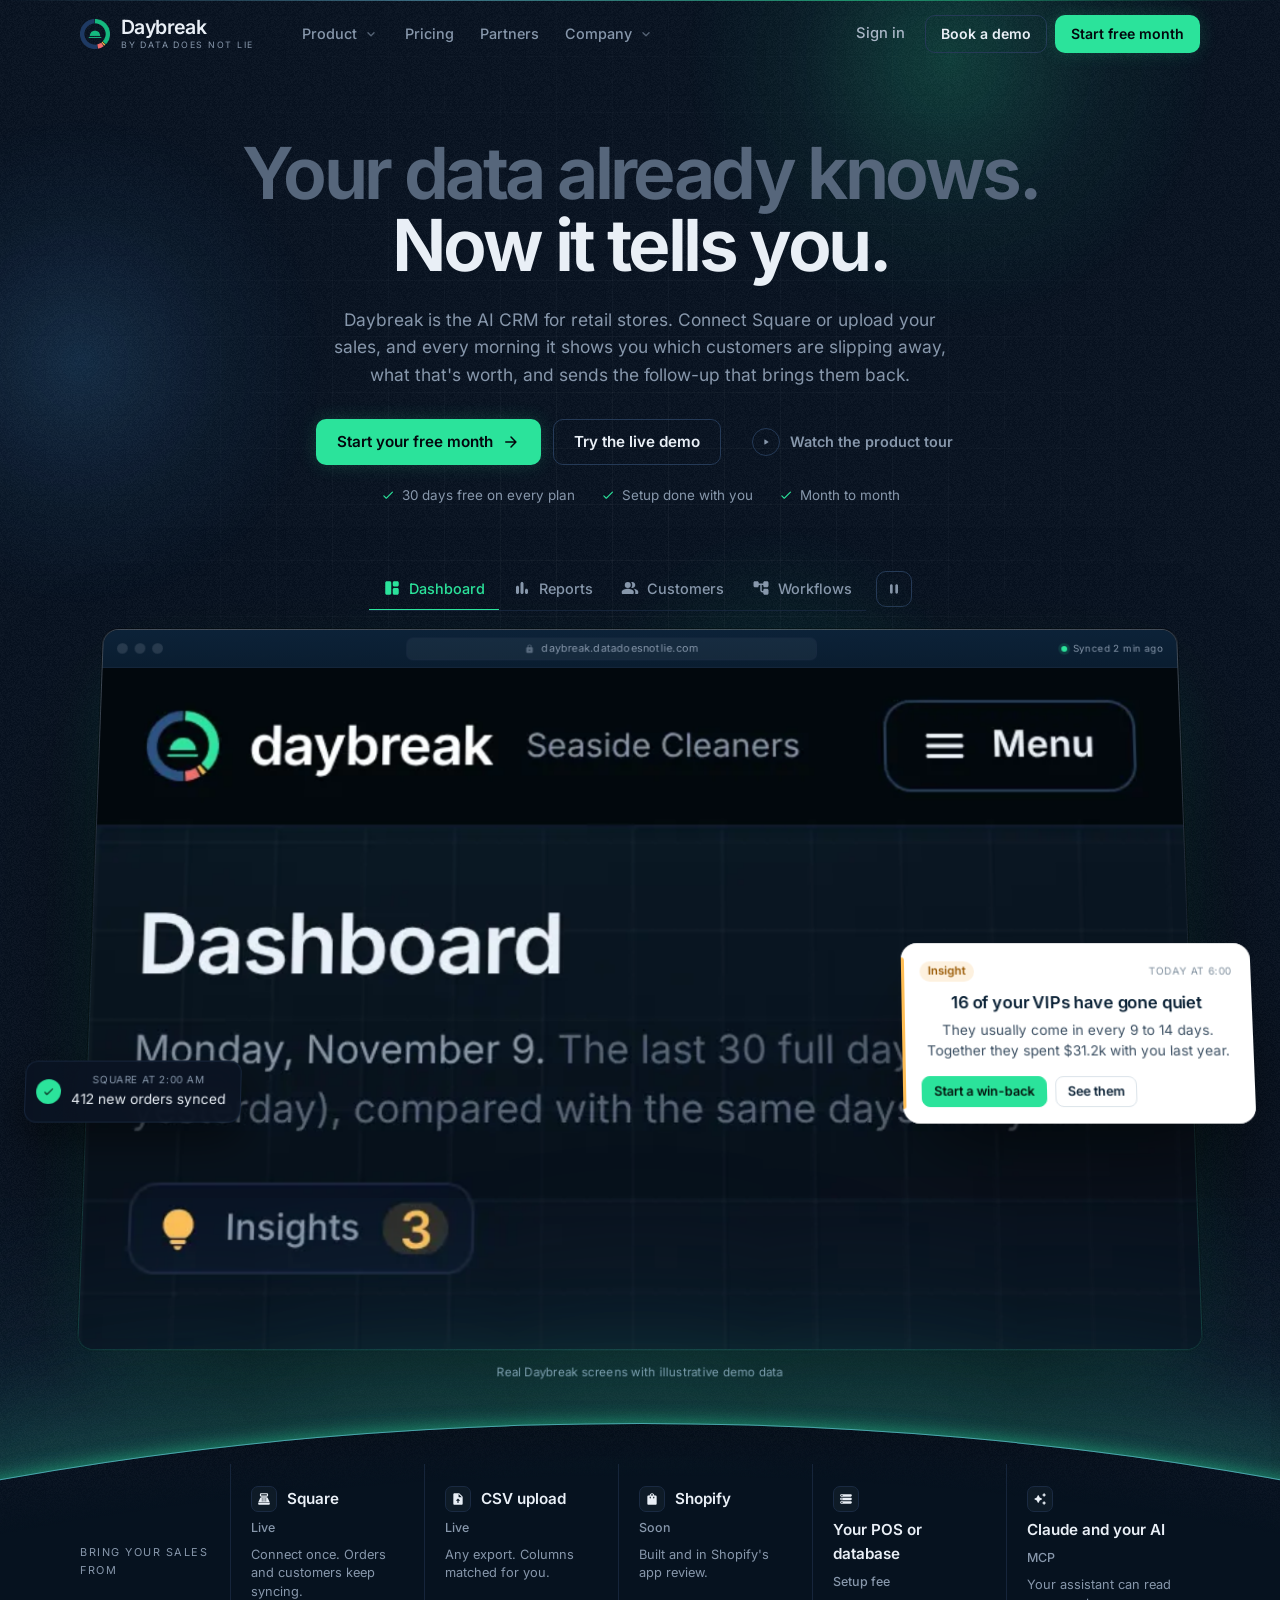
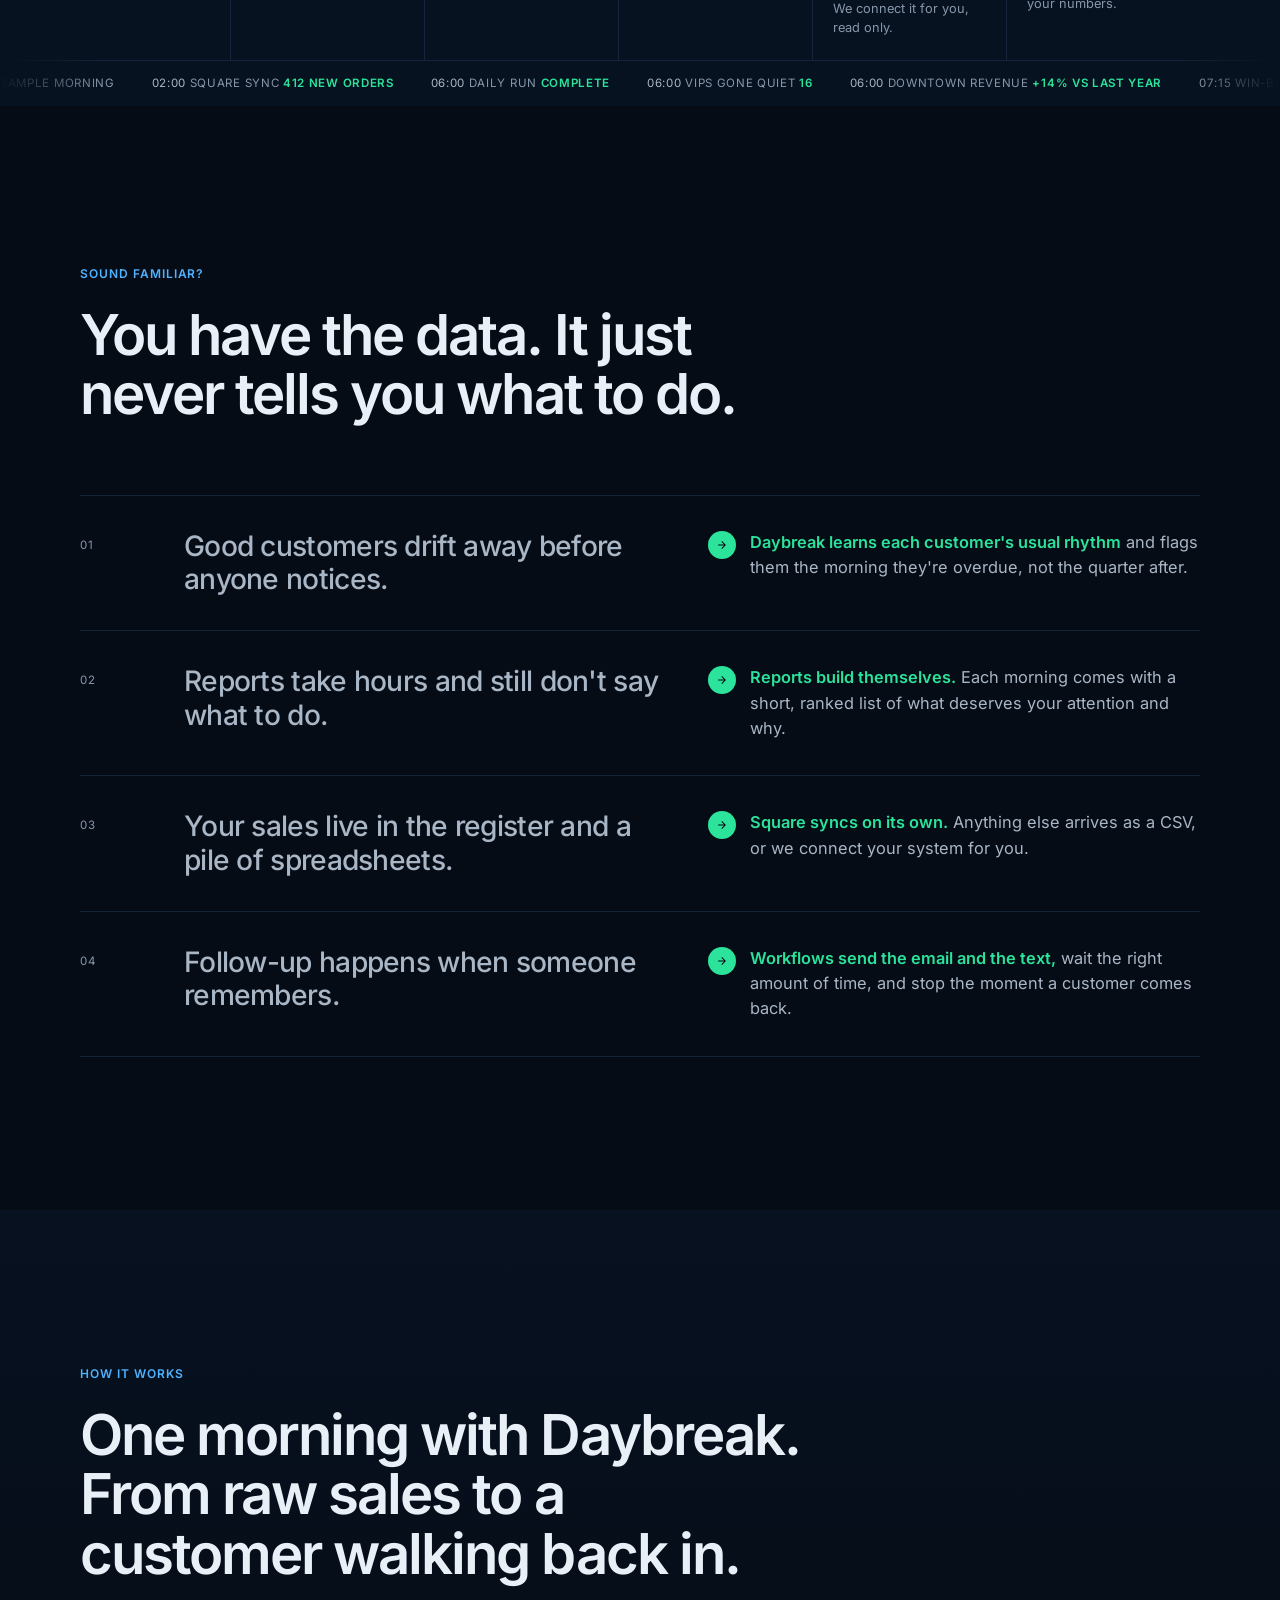
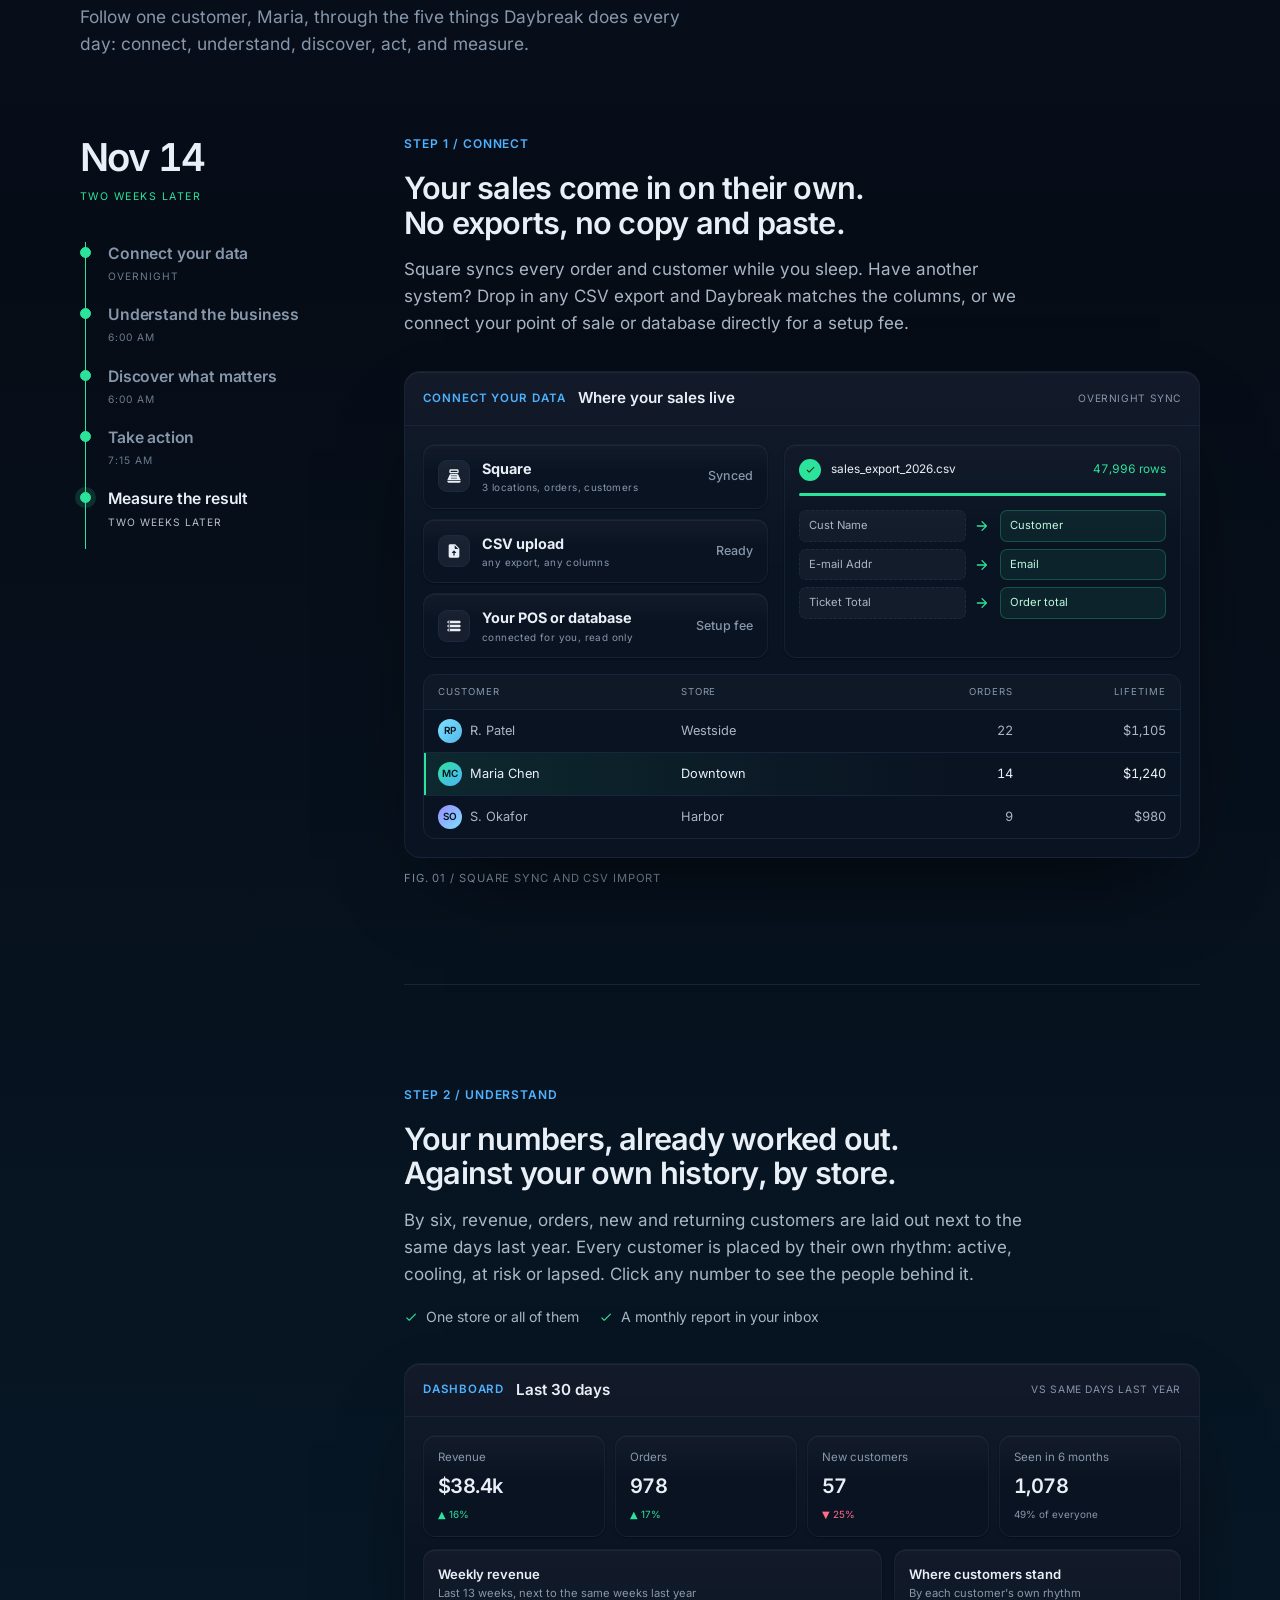
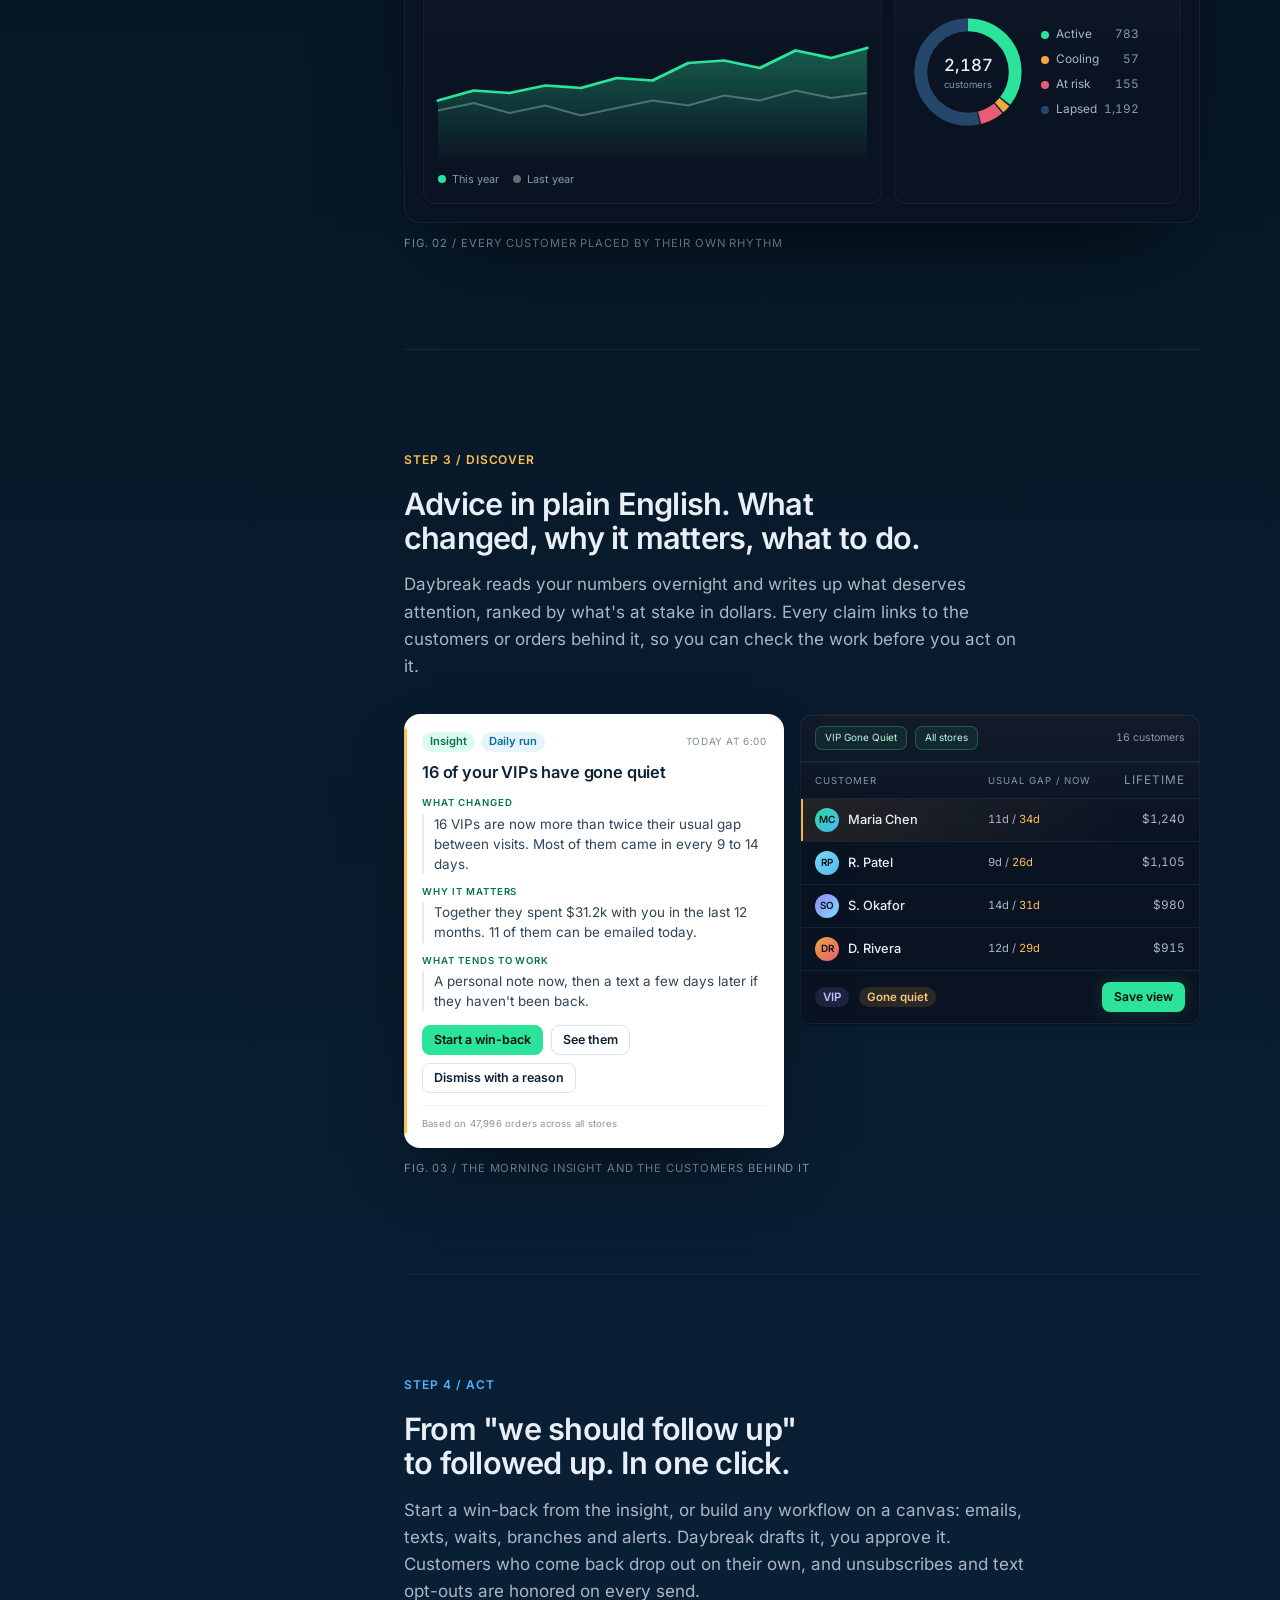
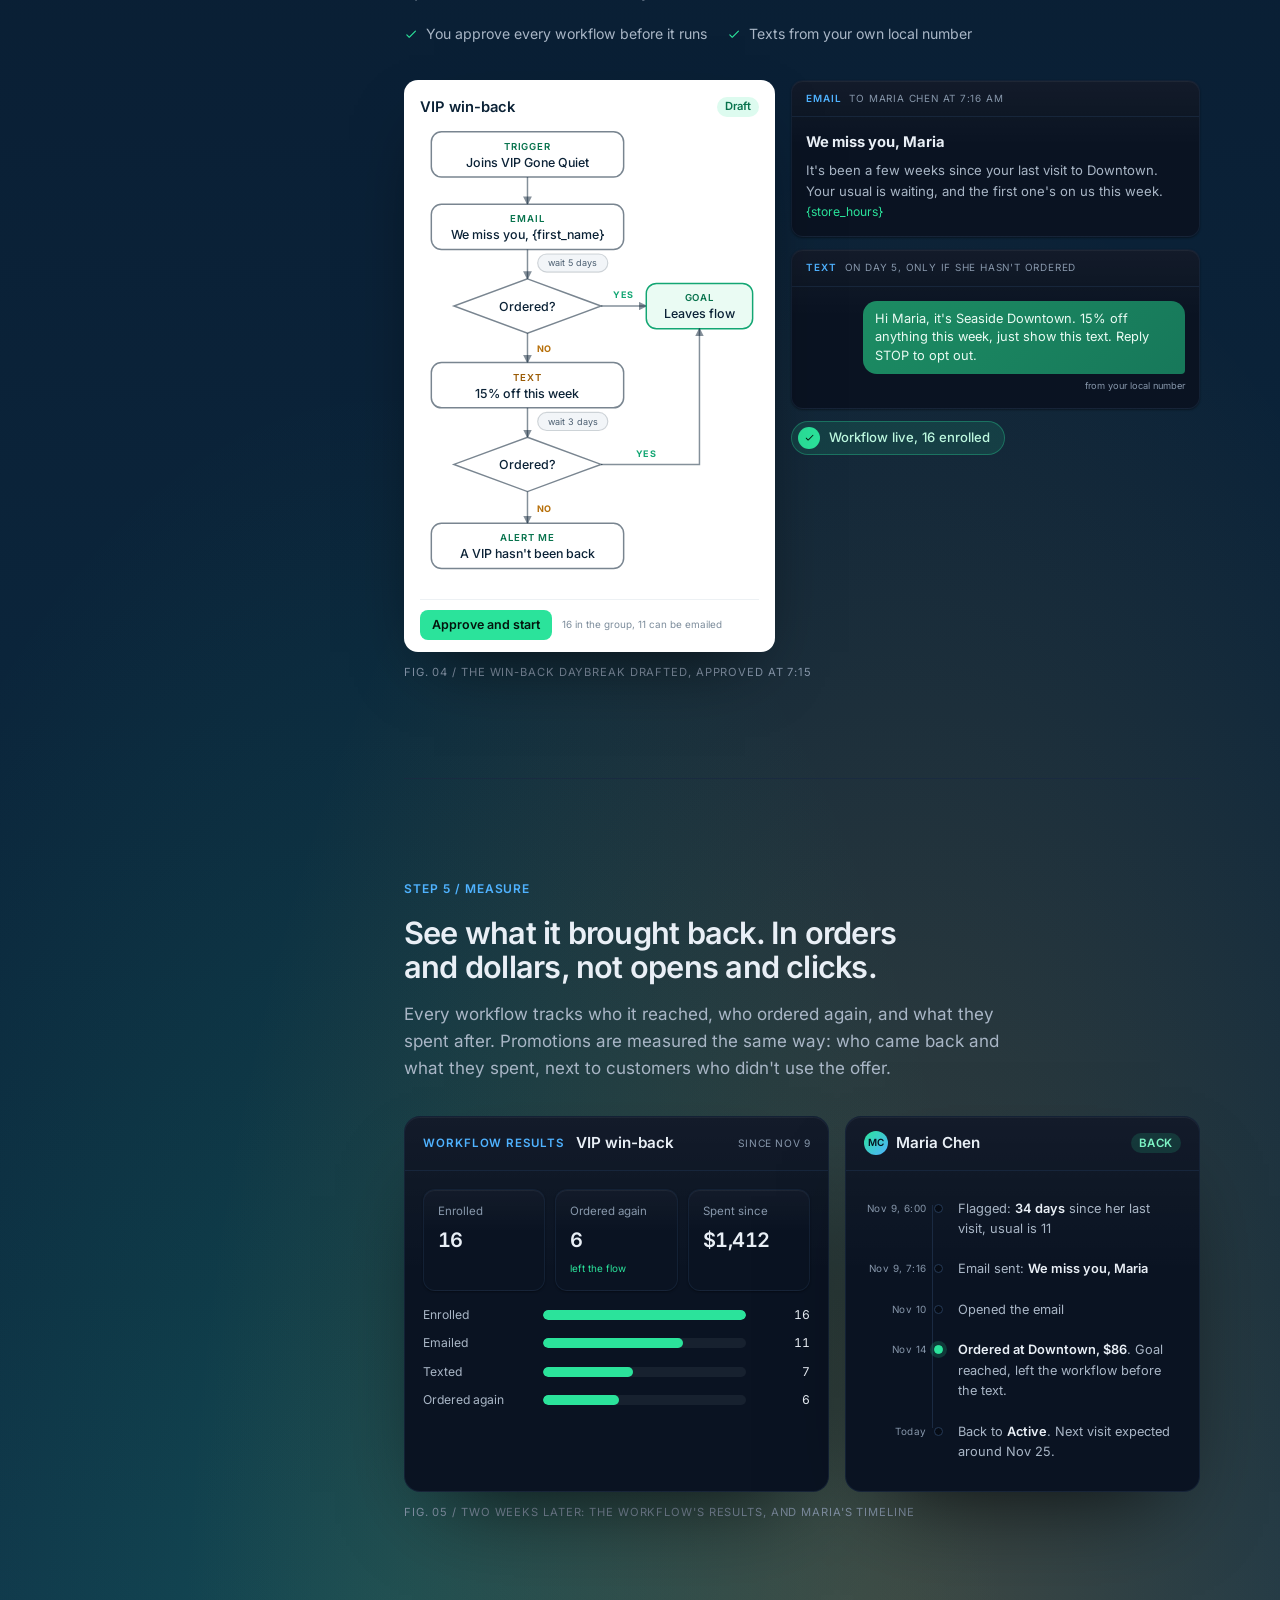
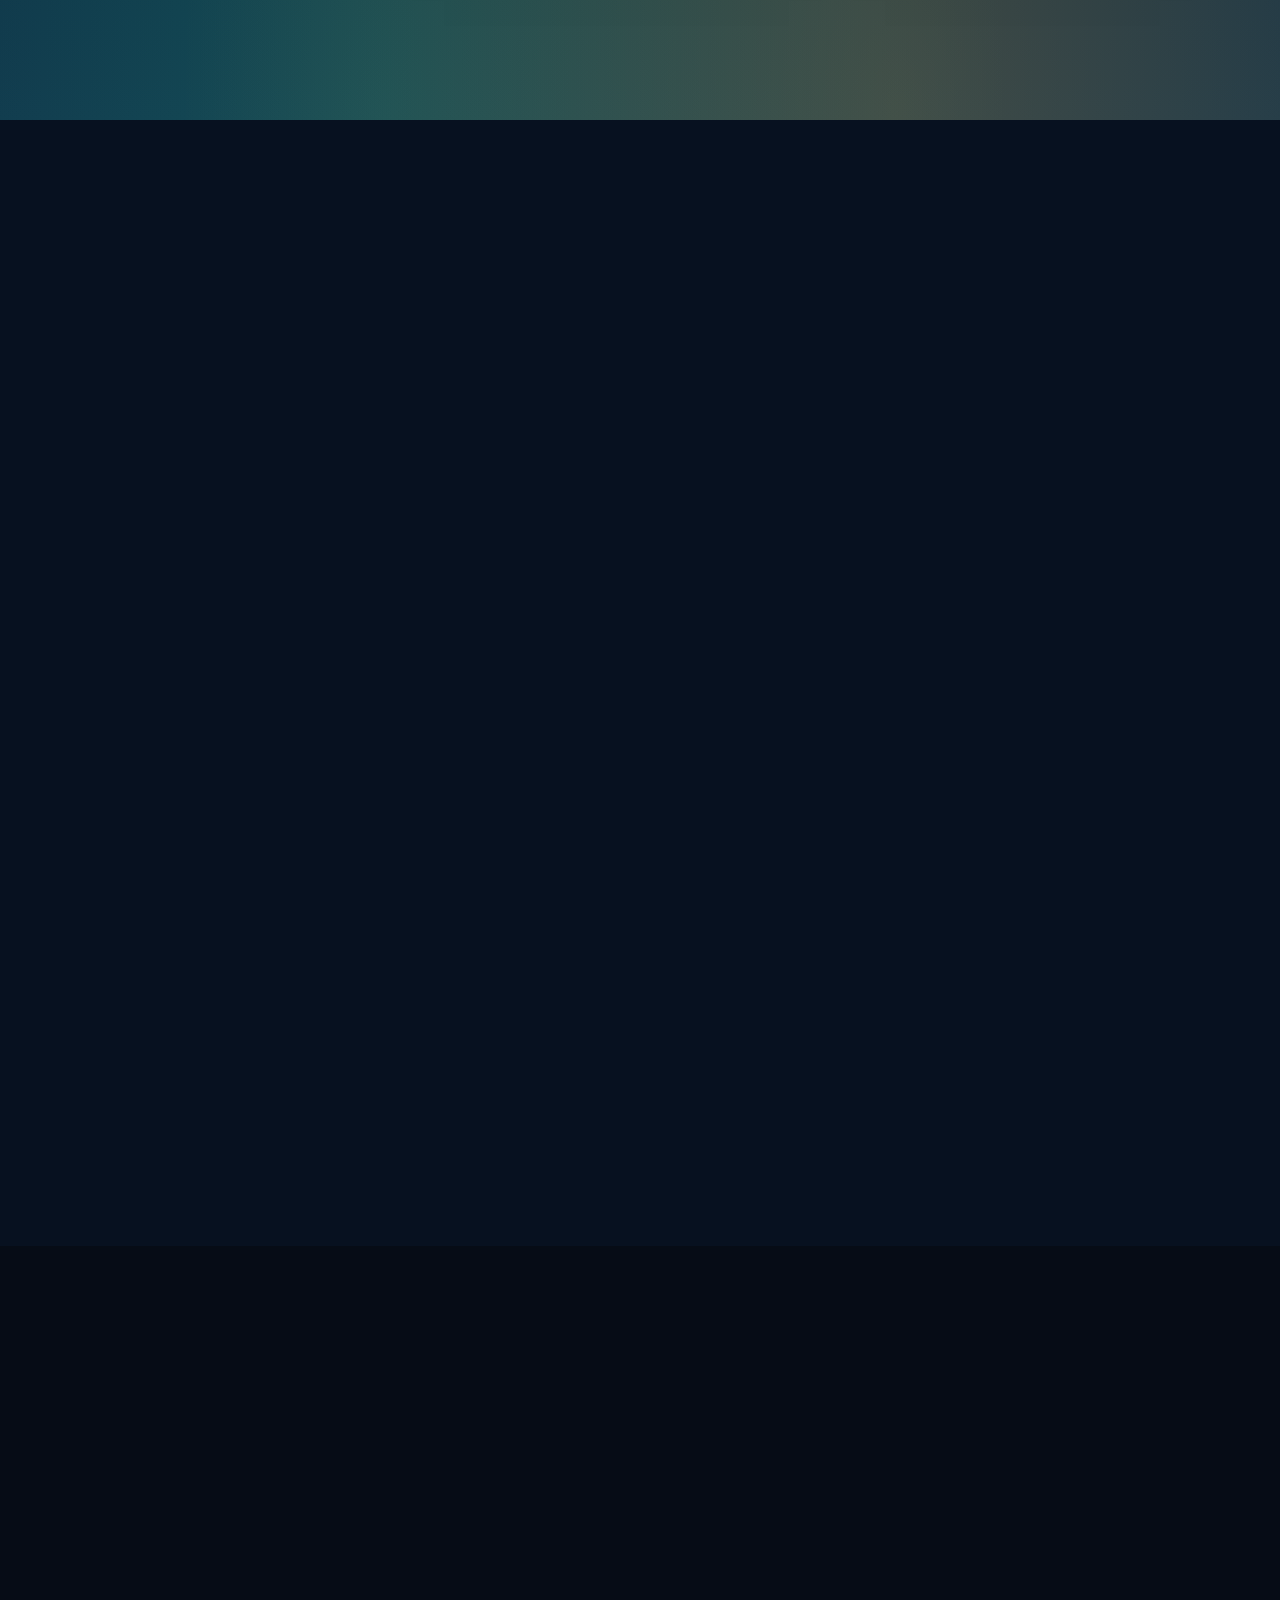
==== commit eef5f218: "Remove the first-month pill from the home hero Co-Authored-By: Claude Opus 5.5 <noreply@anthropic.co" ====
--- a/index.html
+++ b/index.html
@@ -86,7 +86,6 @@
   </div>
 
   <div class="wrap">
-    <a class="pill load" href="pricing.html"><span class="tag">New</span>Start online today, your first month is free<svg class="arrow" width="14" height="14" aria-hidden="true" viewBox="0 0 24 24" fill="currentColor"><use href="#i-arrow"/></svg></a>
     <h1 id="hero-title" class="h1 load">
       <span class="split-line"><span class="quiet">Your data already knows.</span></span>
       <span class="split-line"><span style="--d:.12s">Now it tells you.</span></span>
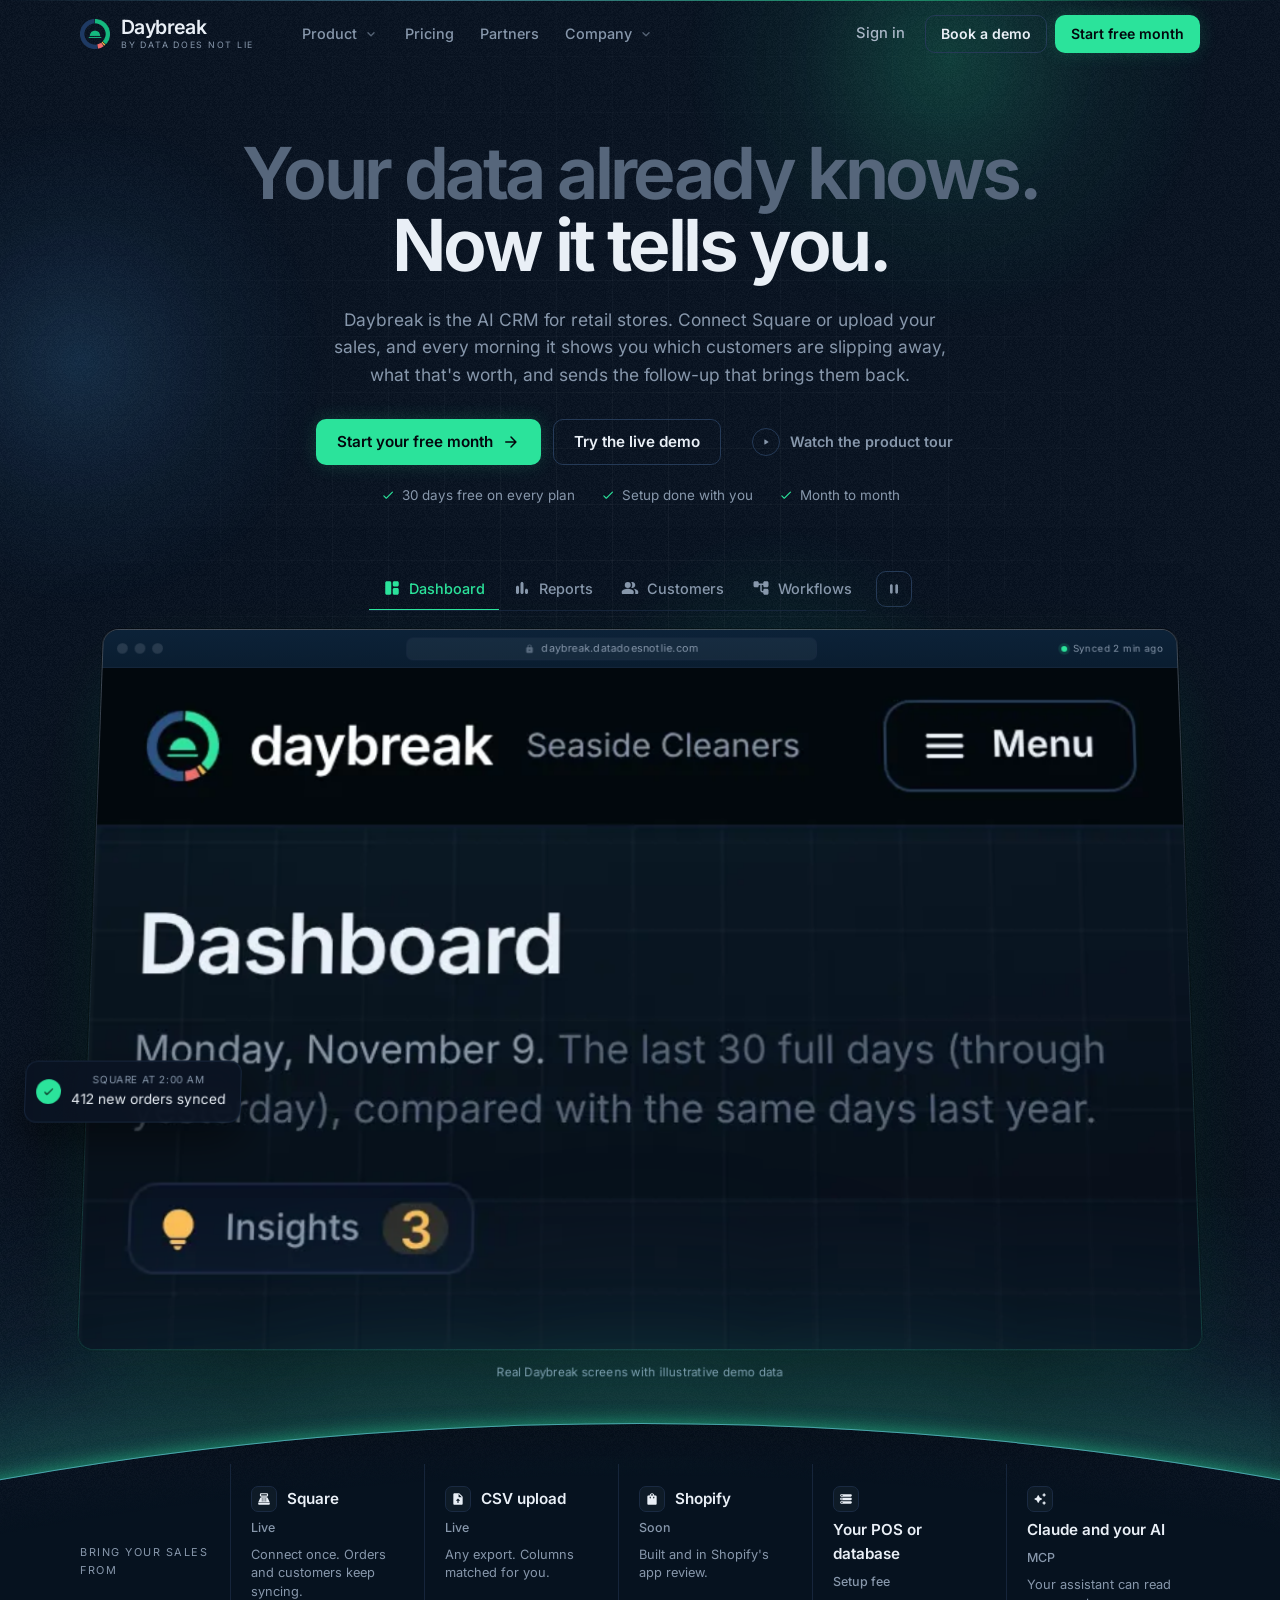
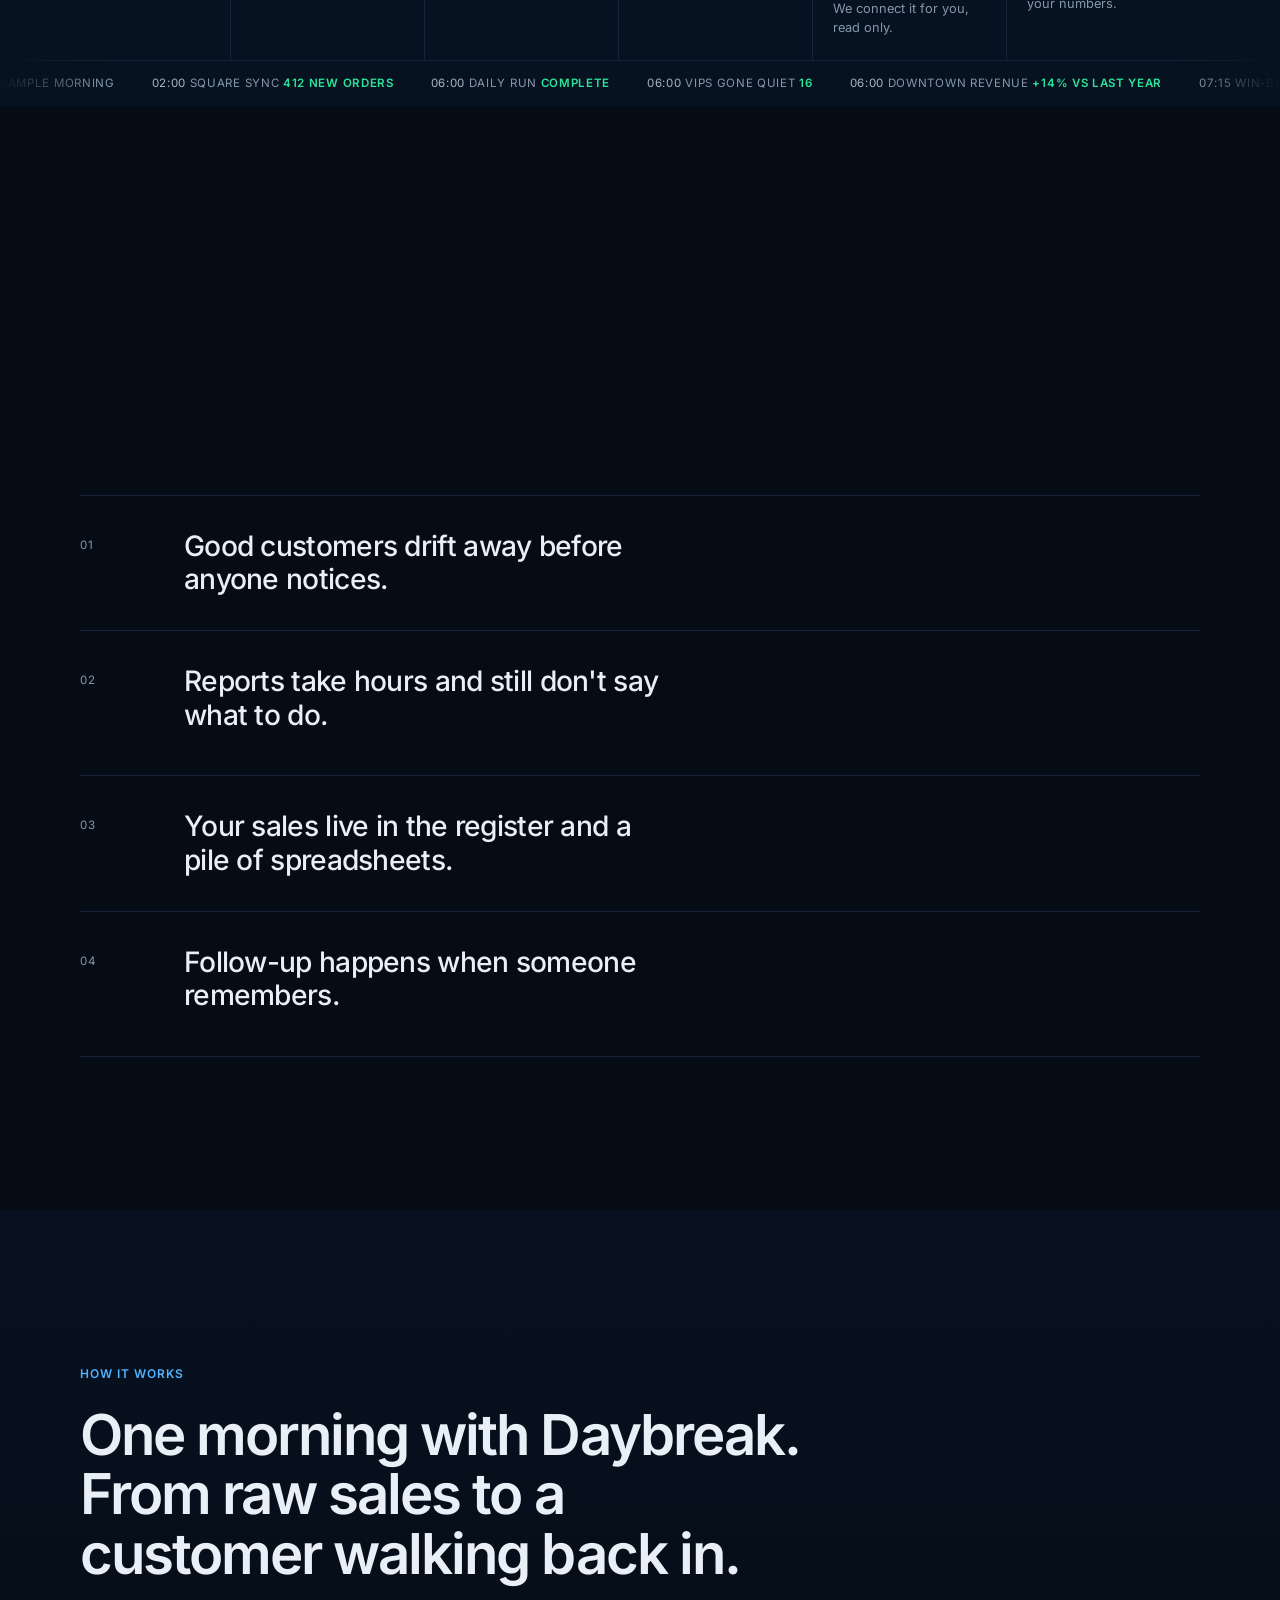
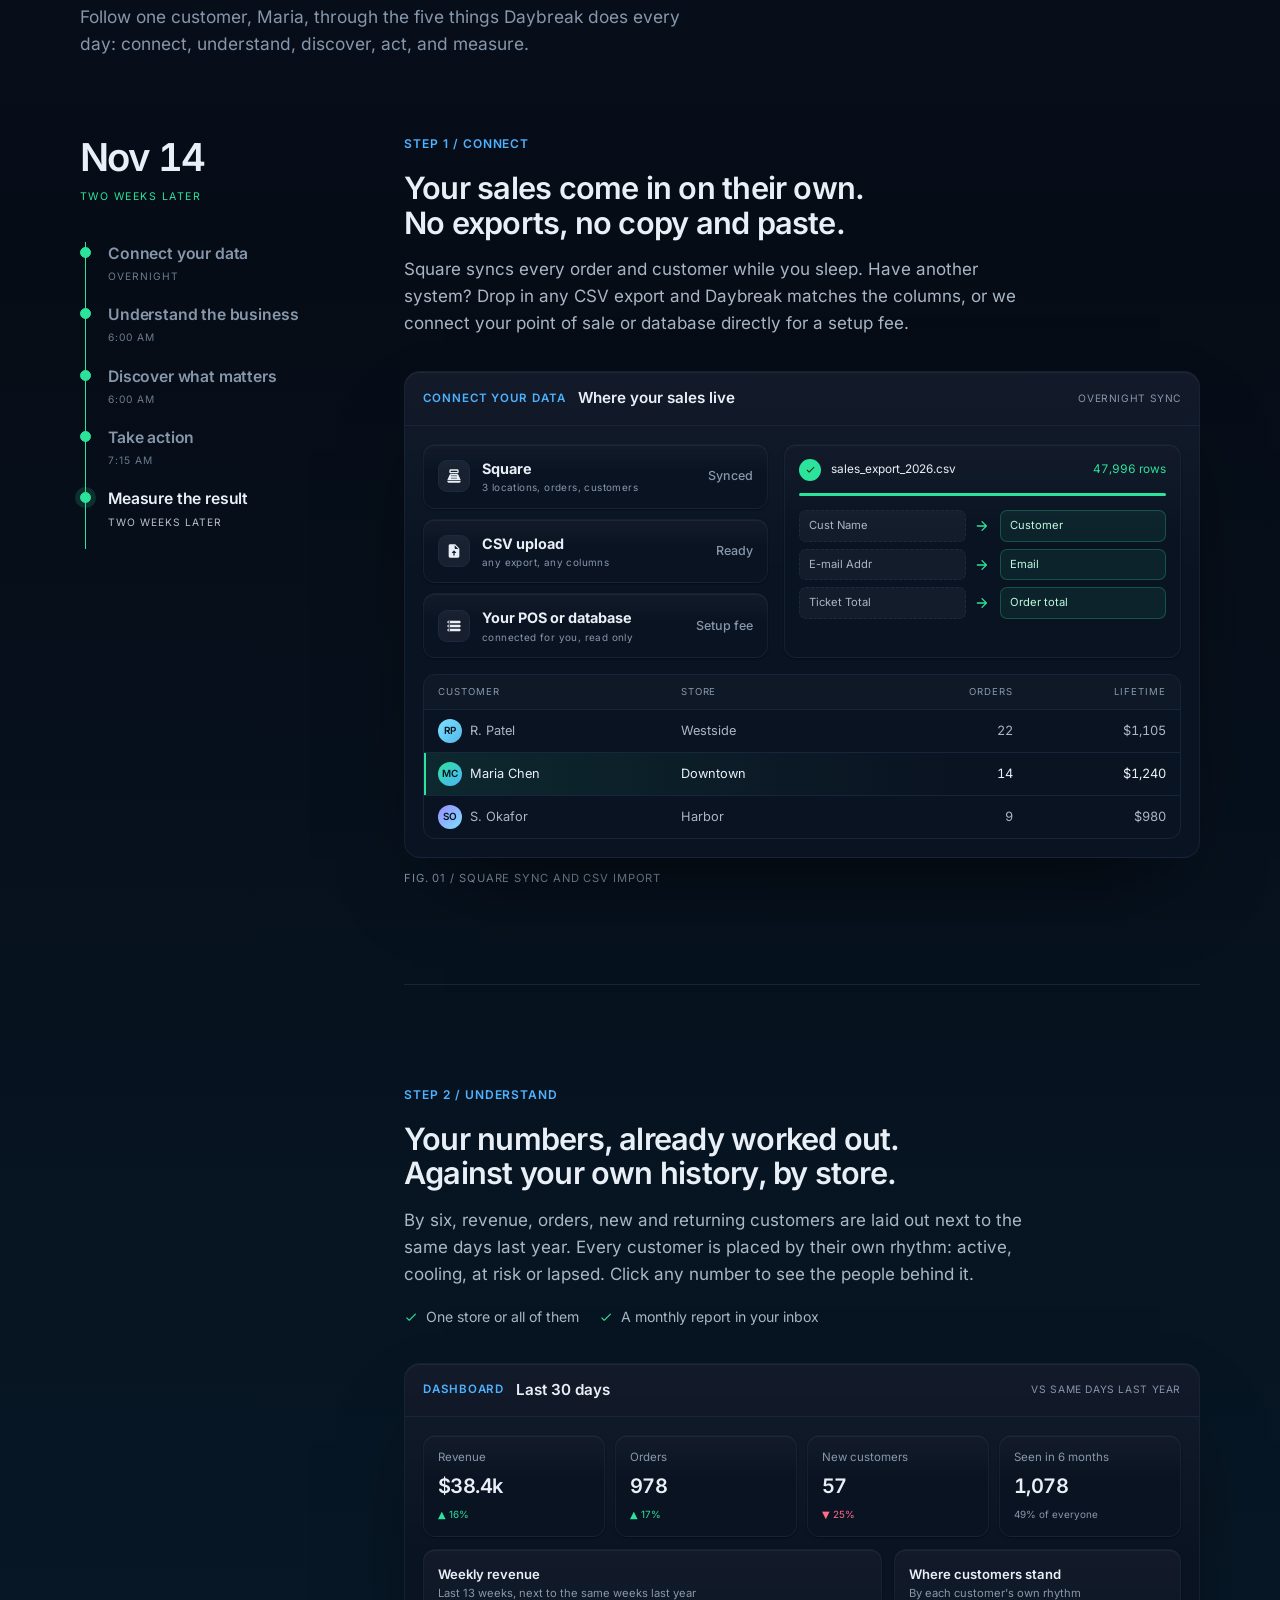
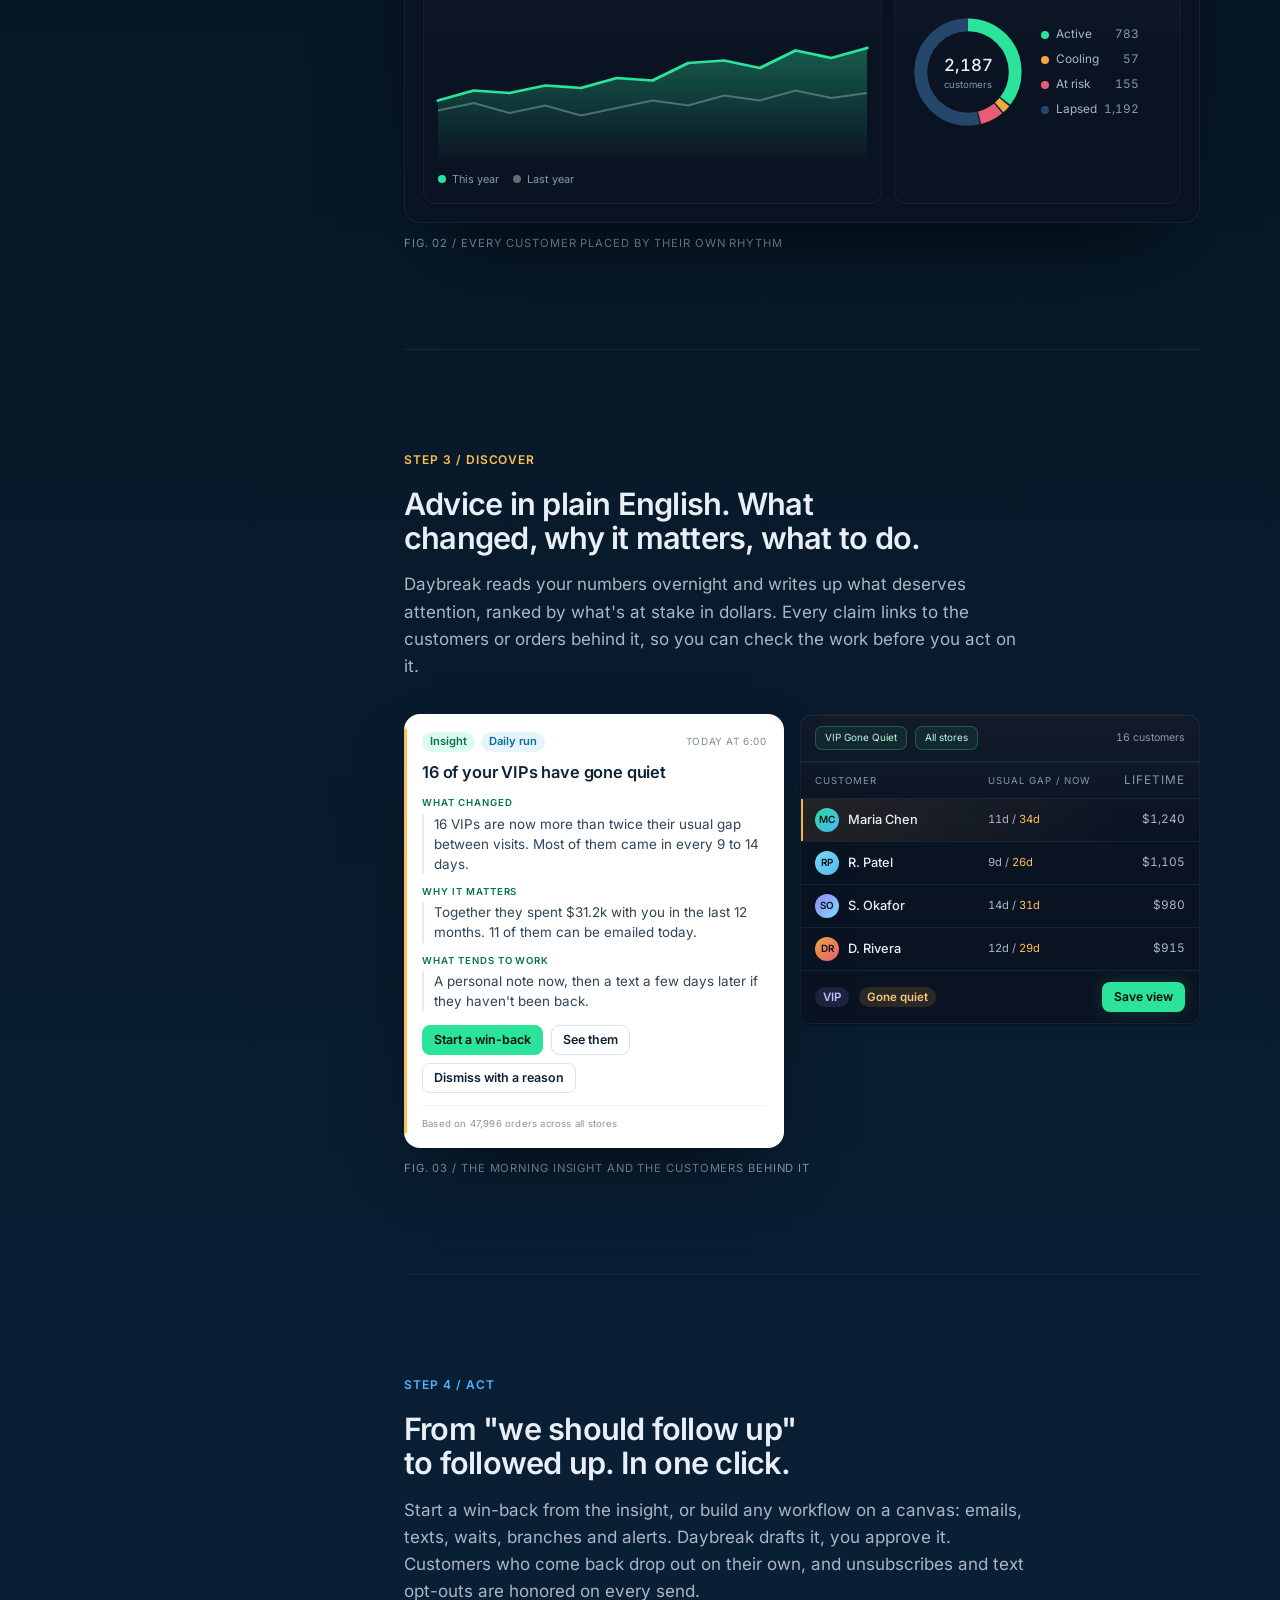
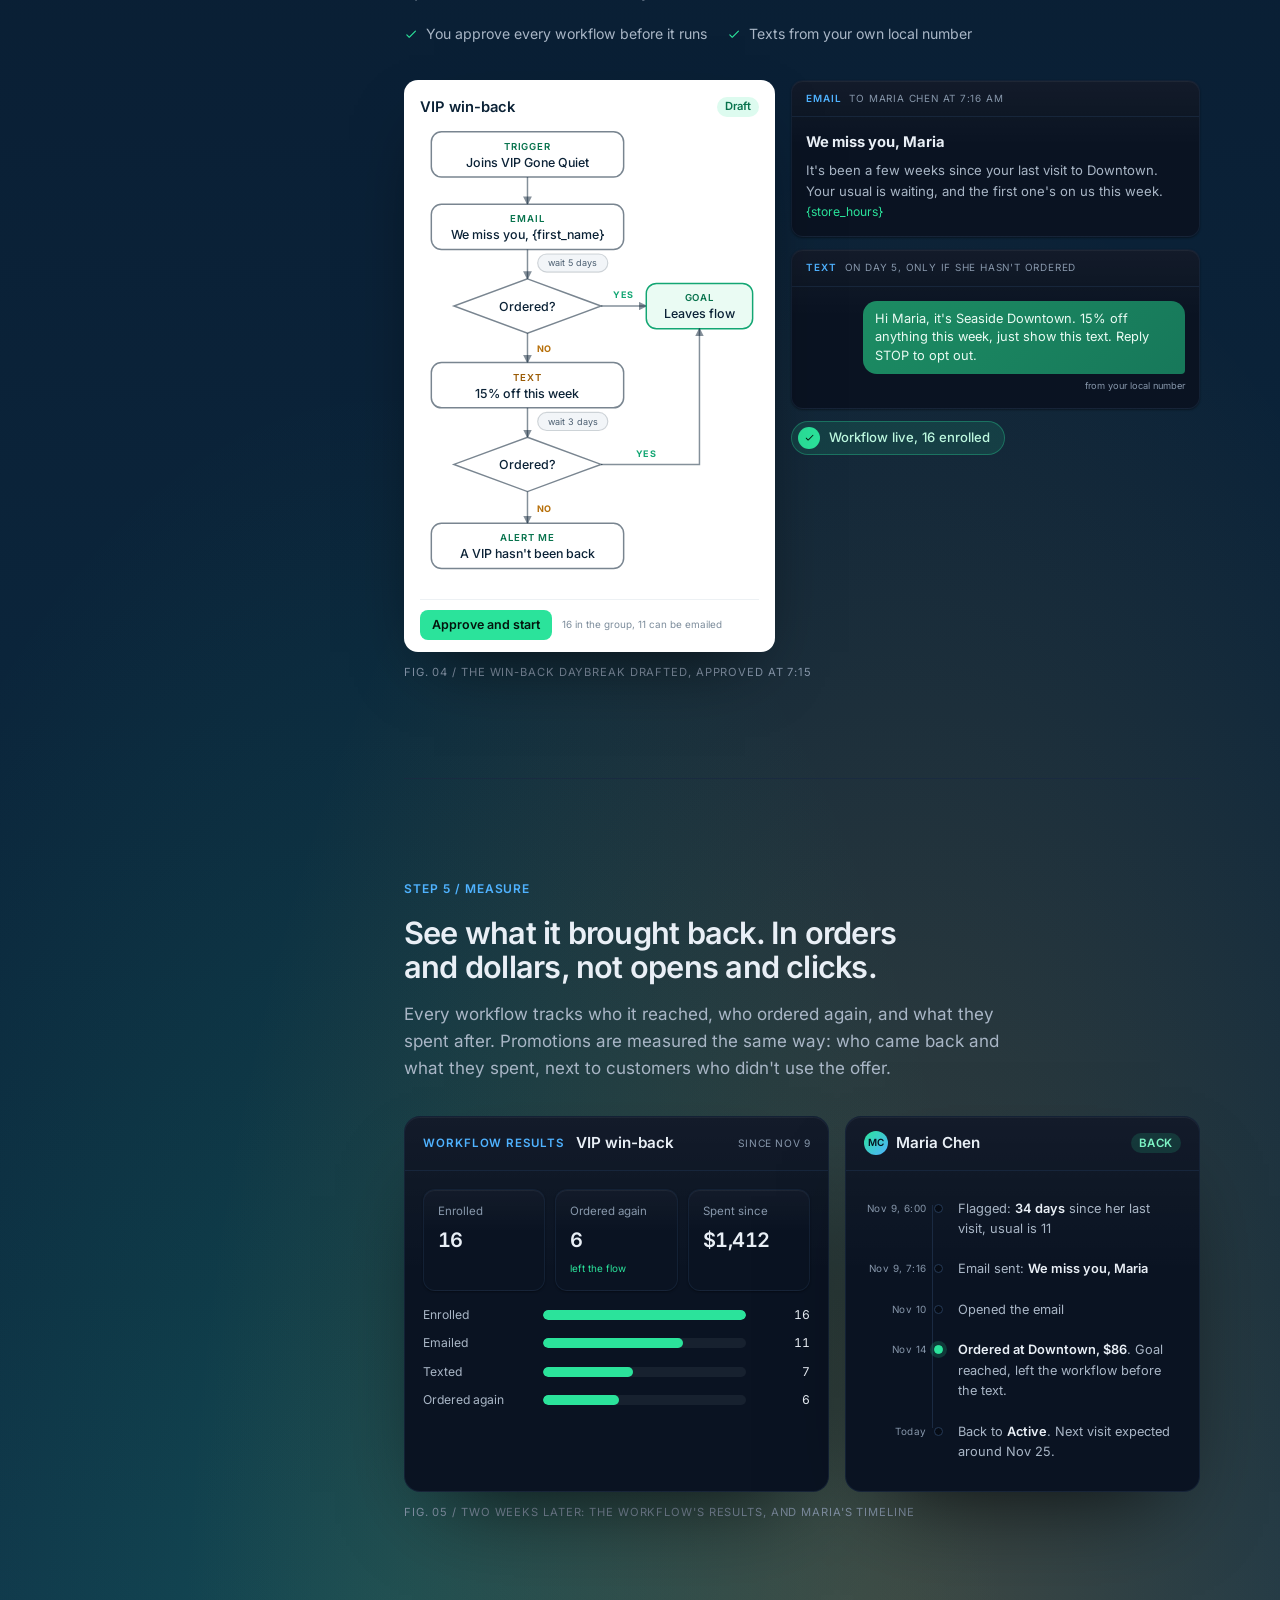
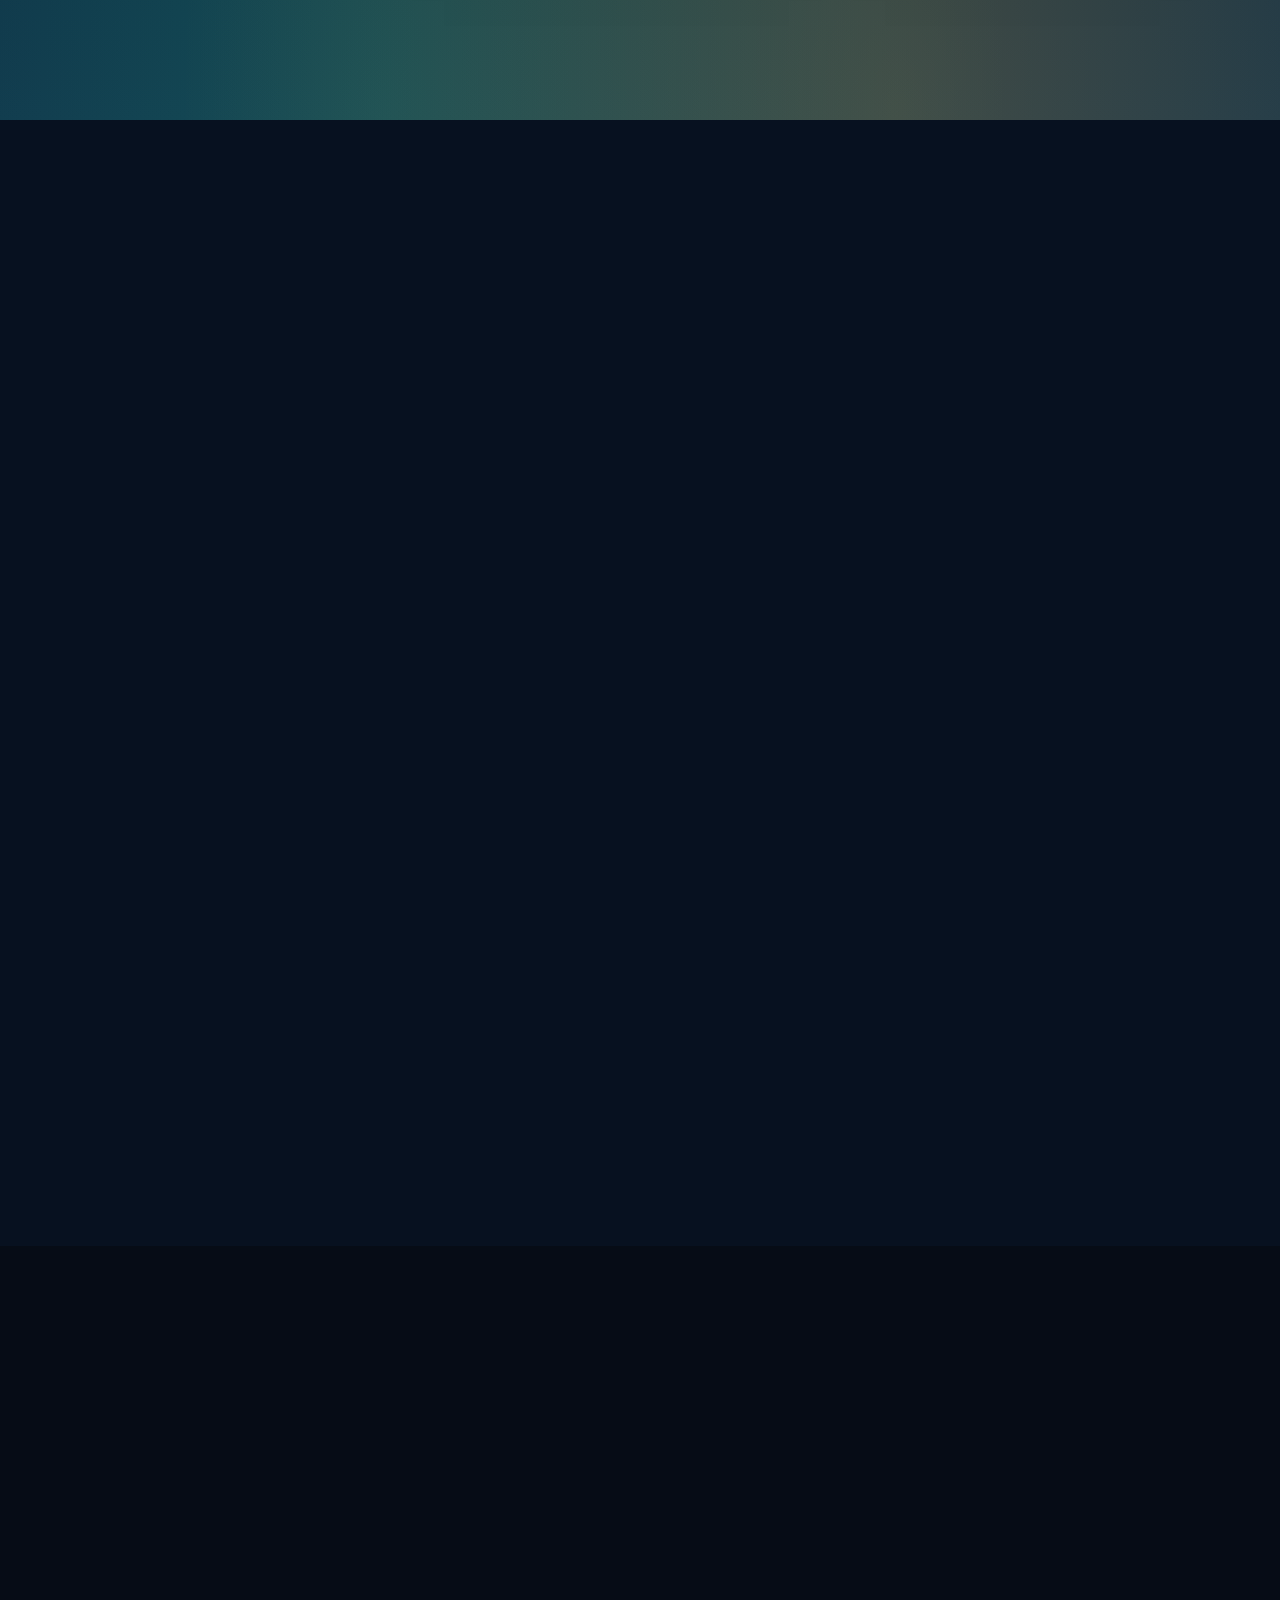
==== commit 69d2ecf1: "Remove the insight card floating over the dashboard screenshot Co-Authored-By: Claude Opus 5.5 <nore" ====
--- a/index.html
+++ b/index.html
@@ -136,14 +136,6 @@
       <!-- layered live elements, one set per screen -->
       <p class="show-cap">Real Daybreak screens with illustrative demo data</p>
       <div class="float f-sync card-glass toast" data-for="0" aria-hidden="true"><span class="ok"><svg width="12" height="12" aria-hidden="true" viewBox="0 0 24 24" fill="currentColor"><use href="#i-check"/></svg></span><span><small>Square at 2:00 AM</small>412 new orders synced</span></div>
-      <div class="float f-advise" data-for="0" aria-hidden="true">
-        <div class="adv">
-          <div class="stamp"><span class="badges"><span class="nb amb">Insight</span></span><span class="when">Today at 6:00</span></div>
-          <div class="t4">16 of your VIPs have gone quiet</div>
-          <p>They usually come in every 9 to 14 days. Together they spent $31.2k with you last year.</p>
-          <div class="acts"><span class="a go">Start a win-back</span><span class="a">See them</span></div>
-        </div>
-      </div>
       <div class="float f-repeat card-glass toast" data-for="1" aria-hidden="true"><span class="ok"><svg width="12" height="12" aria-hidden="true" viewBox="0 0 24 24" fill="currentColor"><use href="#i-check"/></svg></span><span><small>Every month, on the 1st</small>Monthly report emailed to you</span></div>
       <div class="float f-view card-glass toast" data-for="2" aria-hidden="true"><span class="ok"><svg width="12" height="12" aria-hidden="true" viewBox="0 0 24 24" fill="currentColor"><use href="#i-check"/></svg></span><span><small>View saved and shared</small>VIPs gone quiet, Downtown</span></div>
       <div class="float f-live card-glass toast" data-for="3" aria-hidden="true"><span class="ok"><svg width="12" height="12" aria-hidden="true" viewBox="0 0 24 24" fill="currentColor"><use href="#i-check"/></svg></span><span><small>Approved 7:15 AM</small>Workflow live, 16 enrolled</span></div>
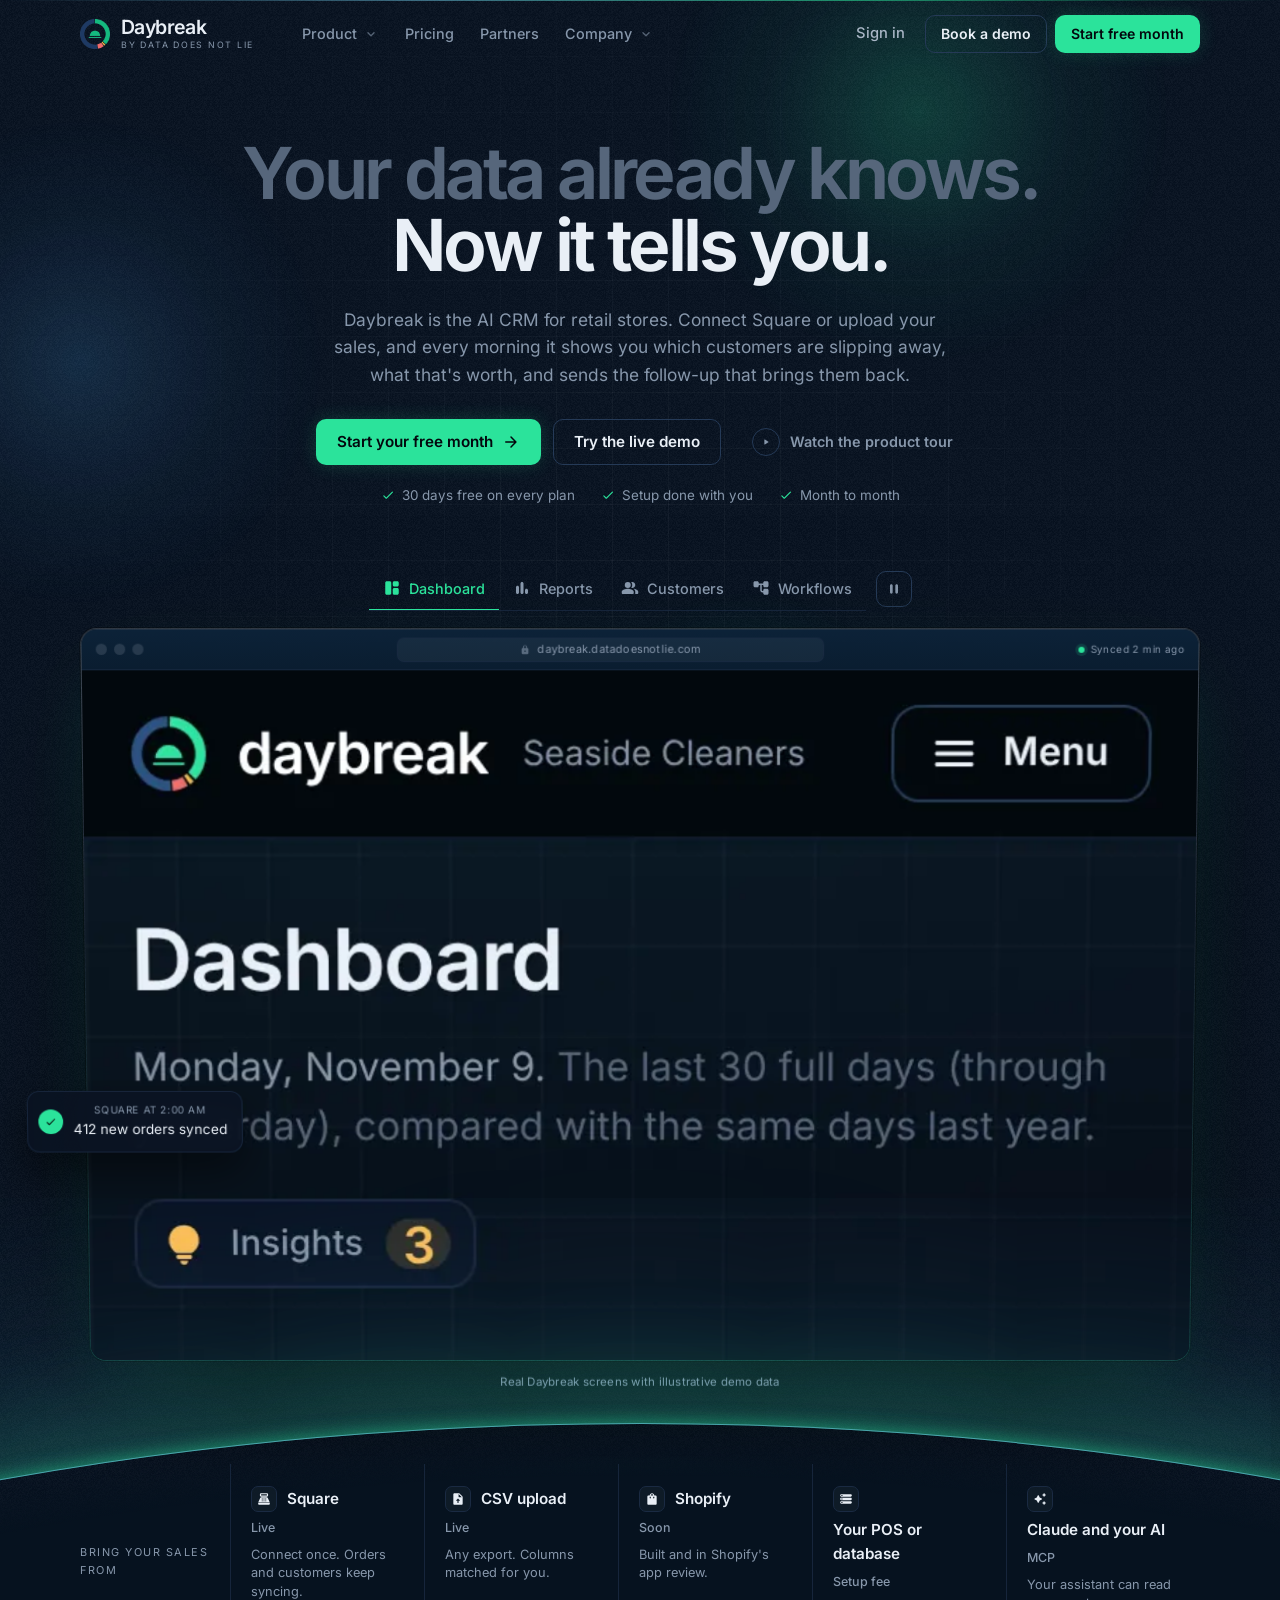
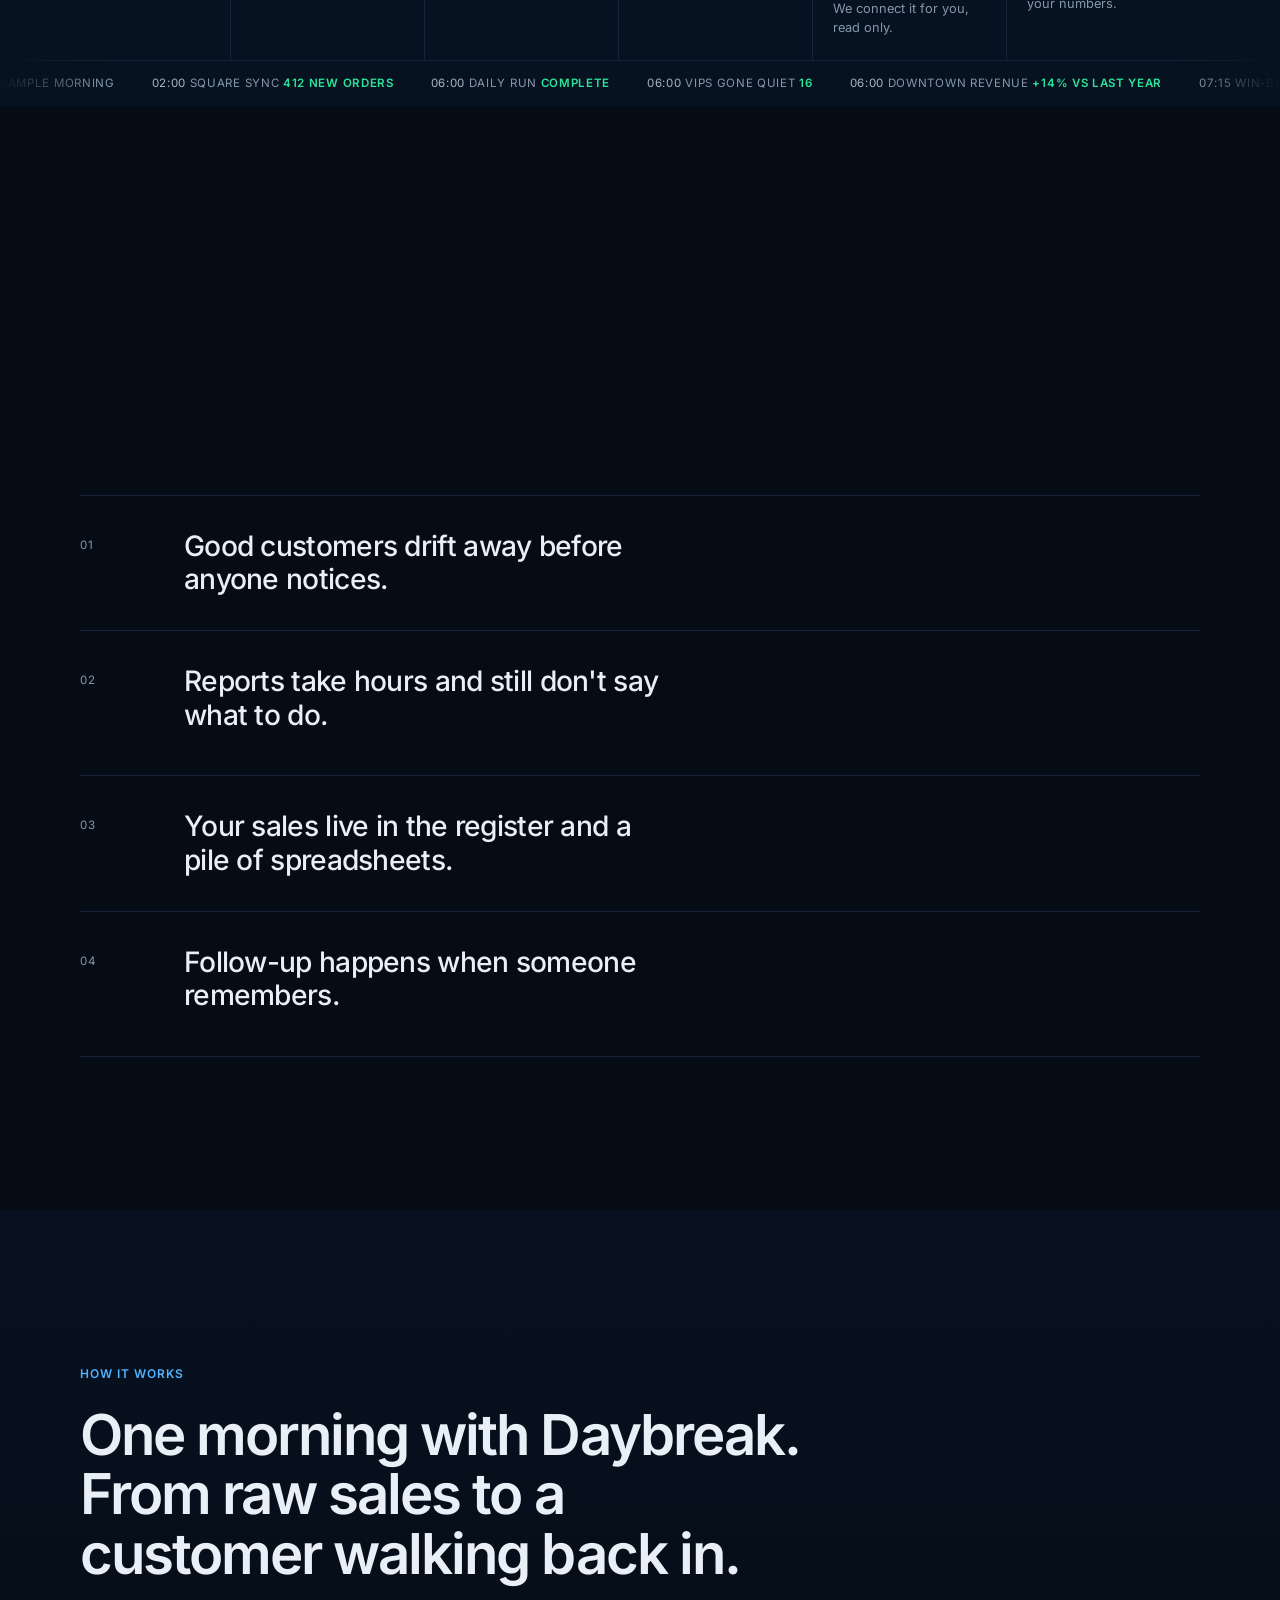
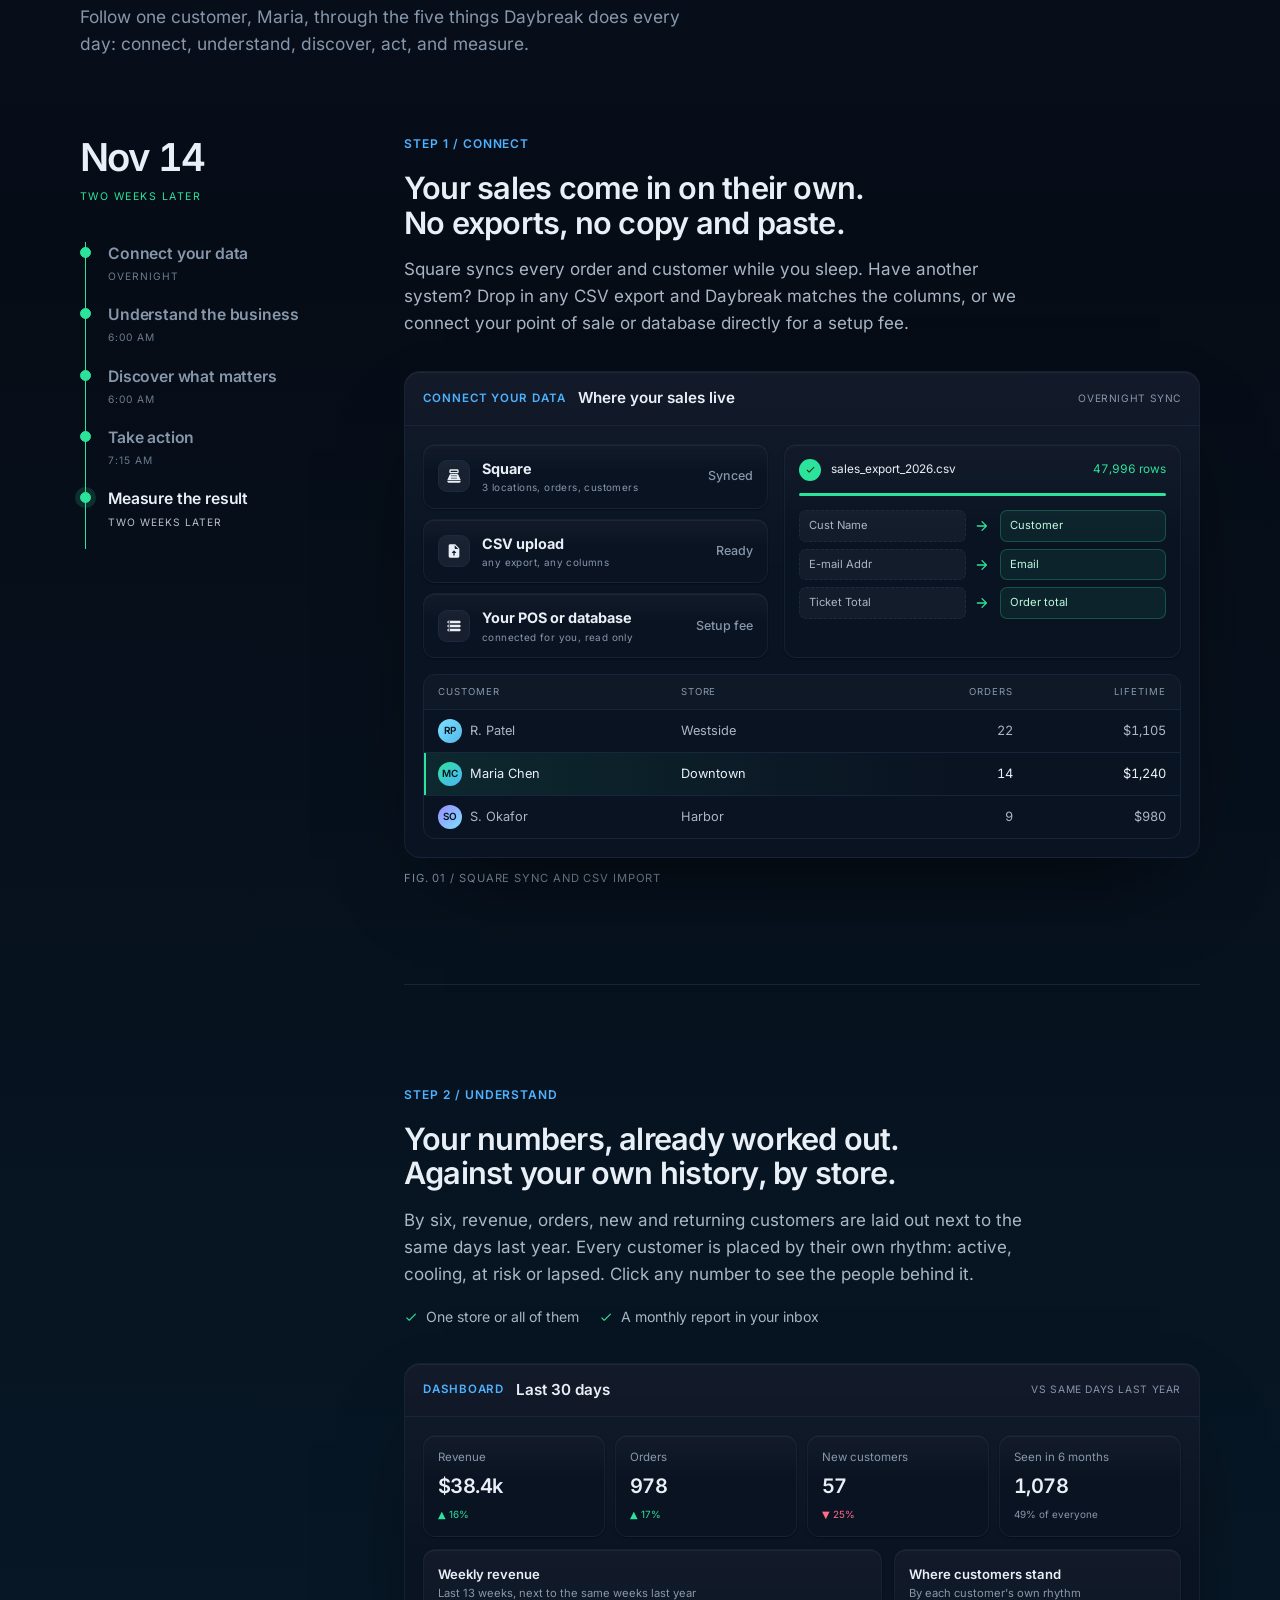
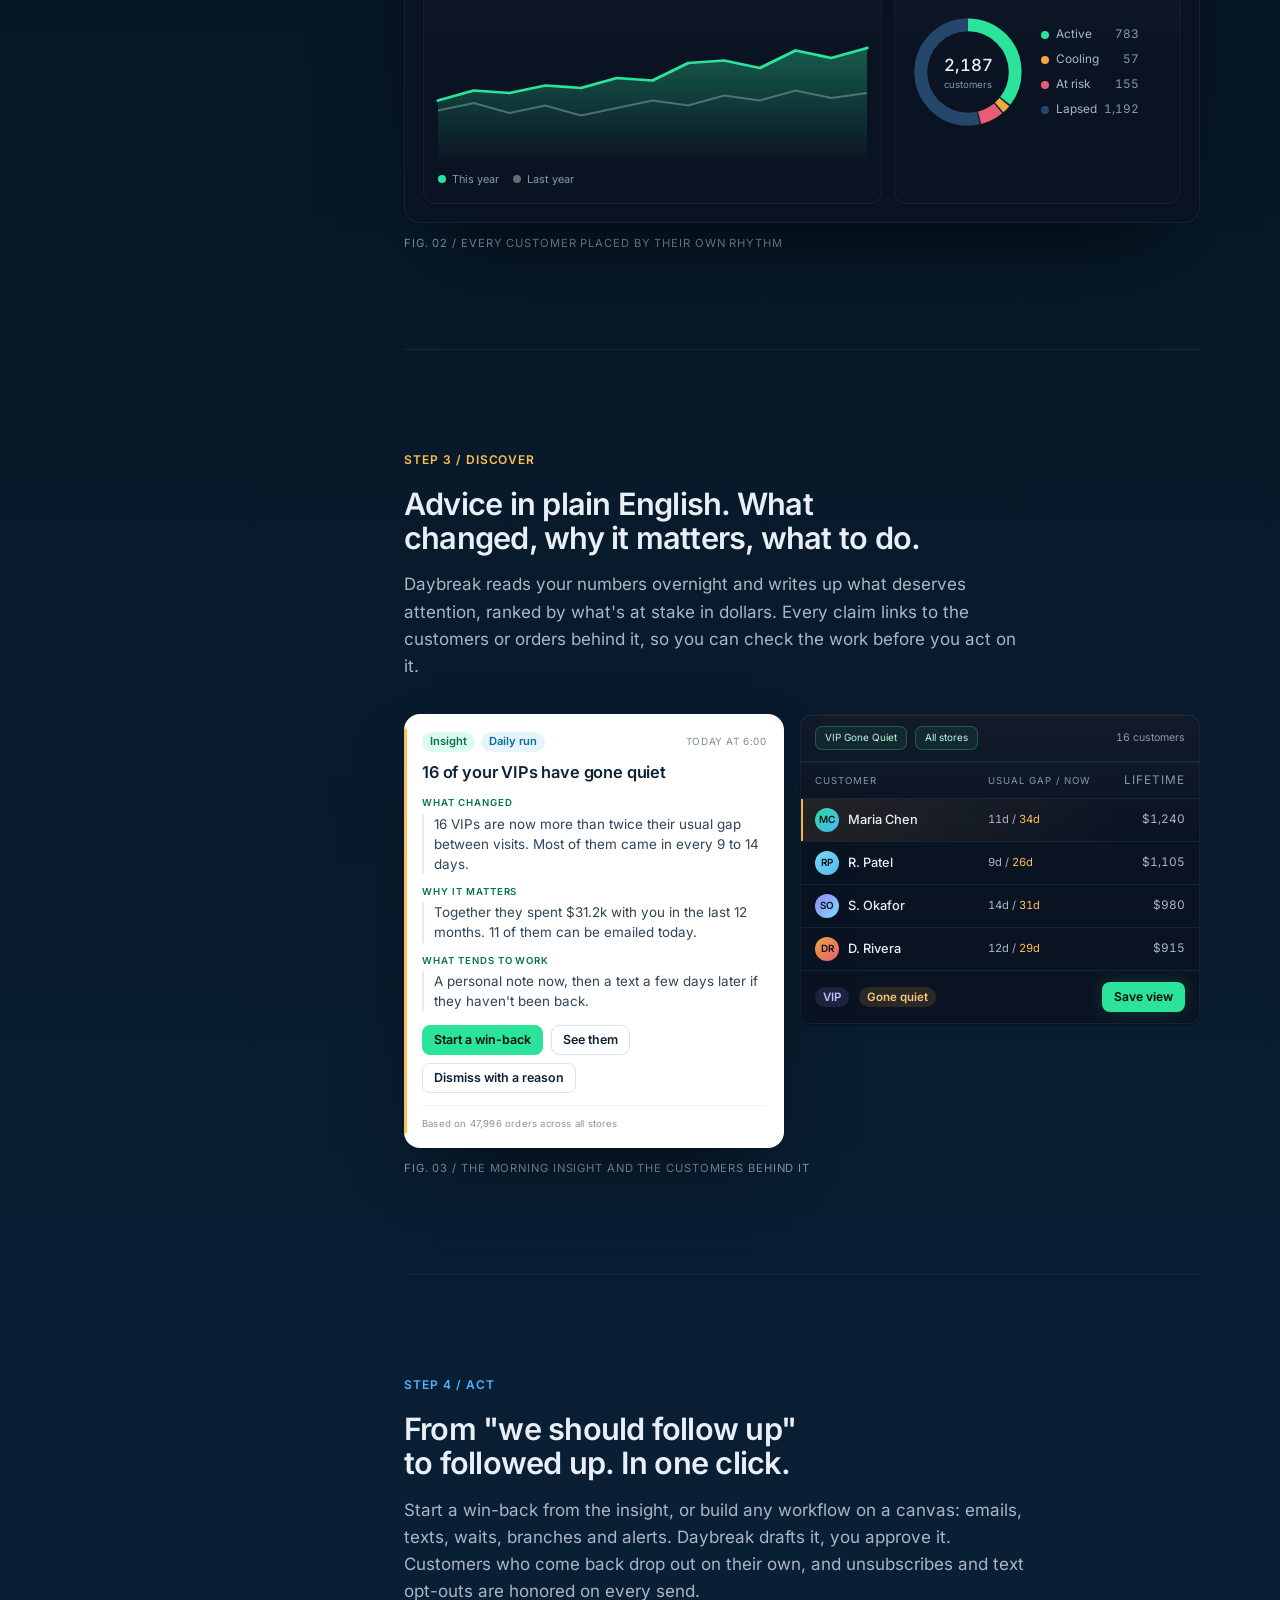
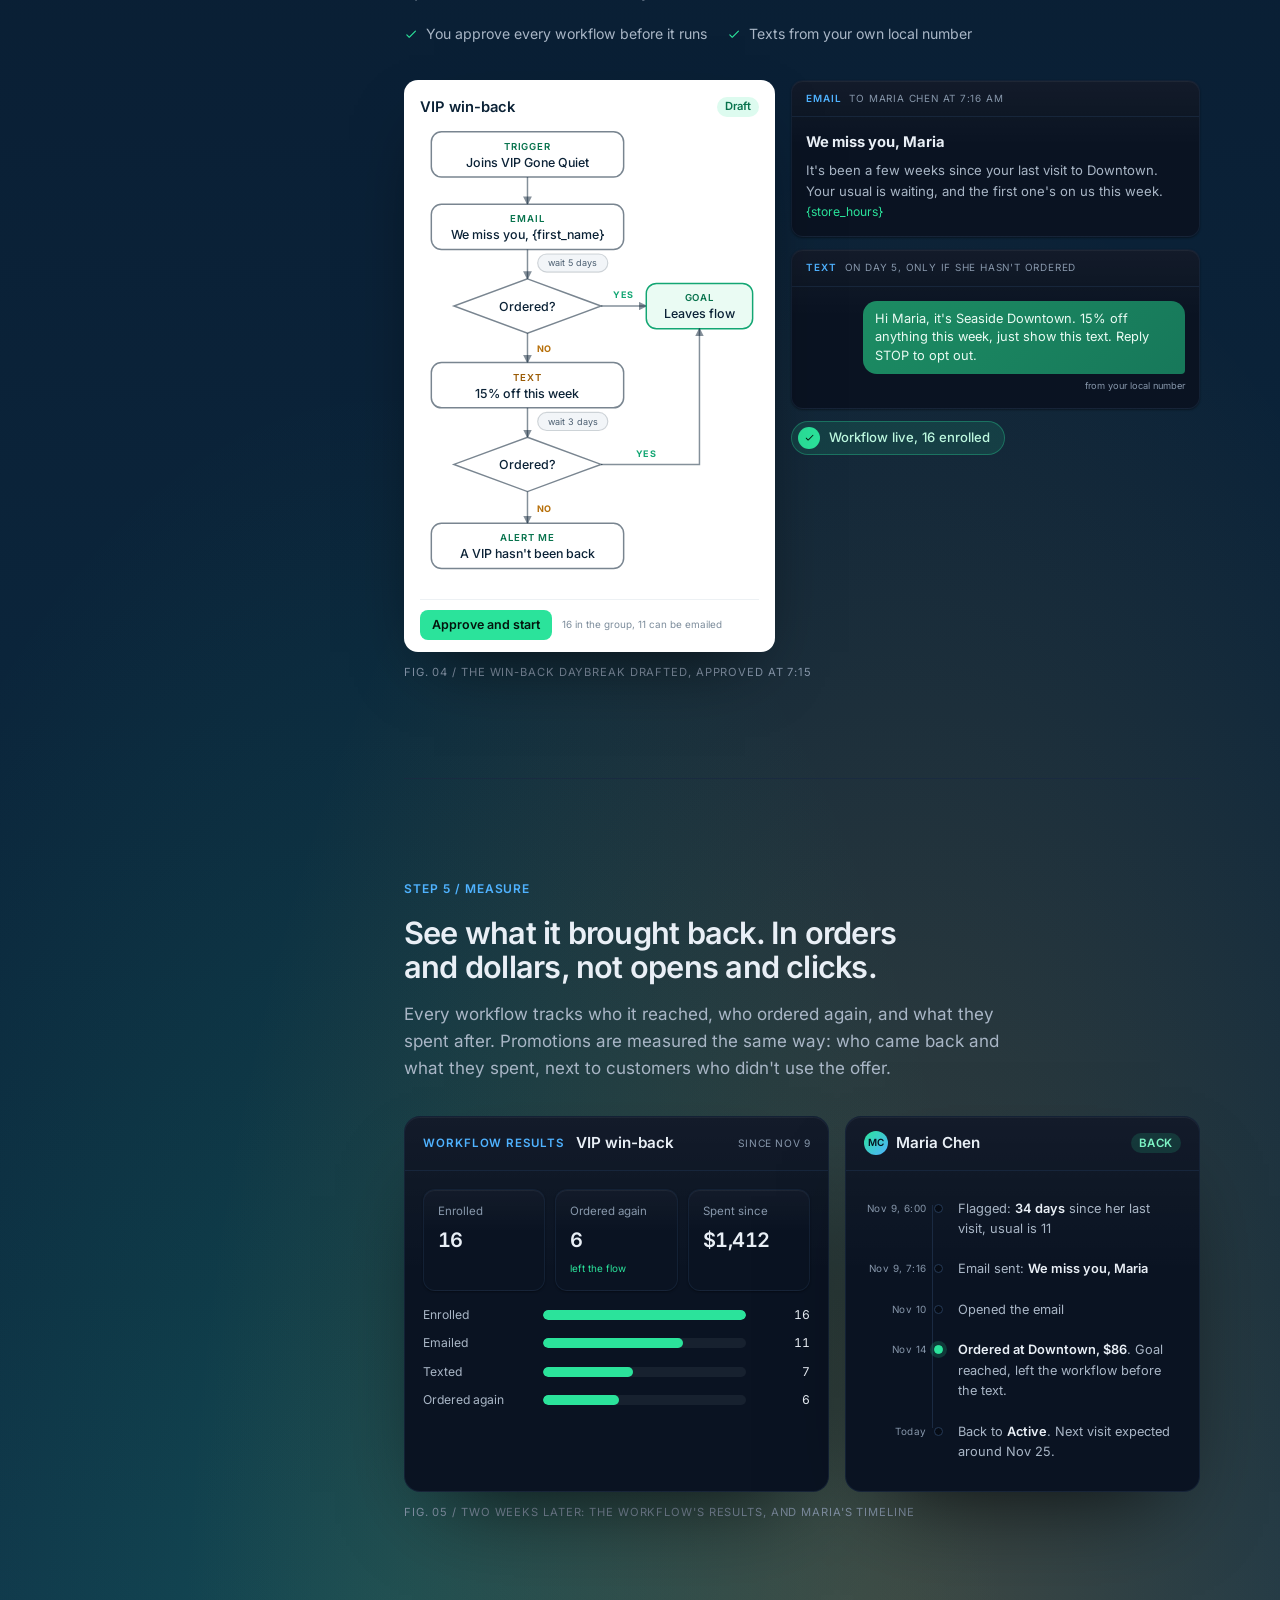
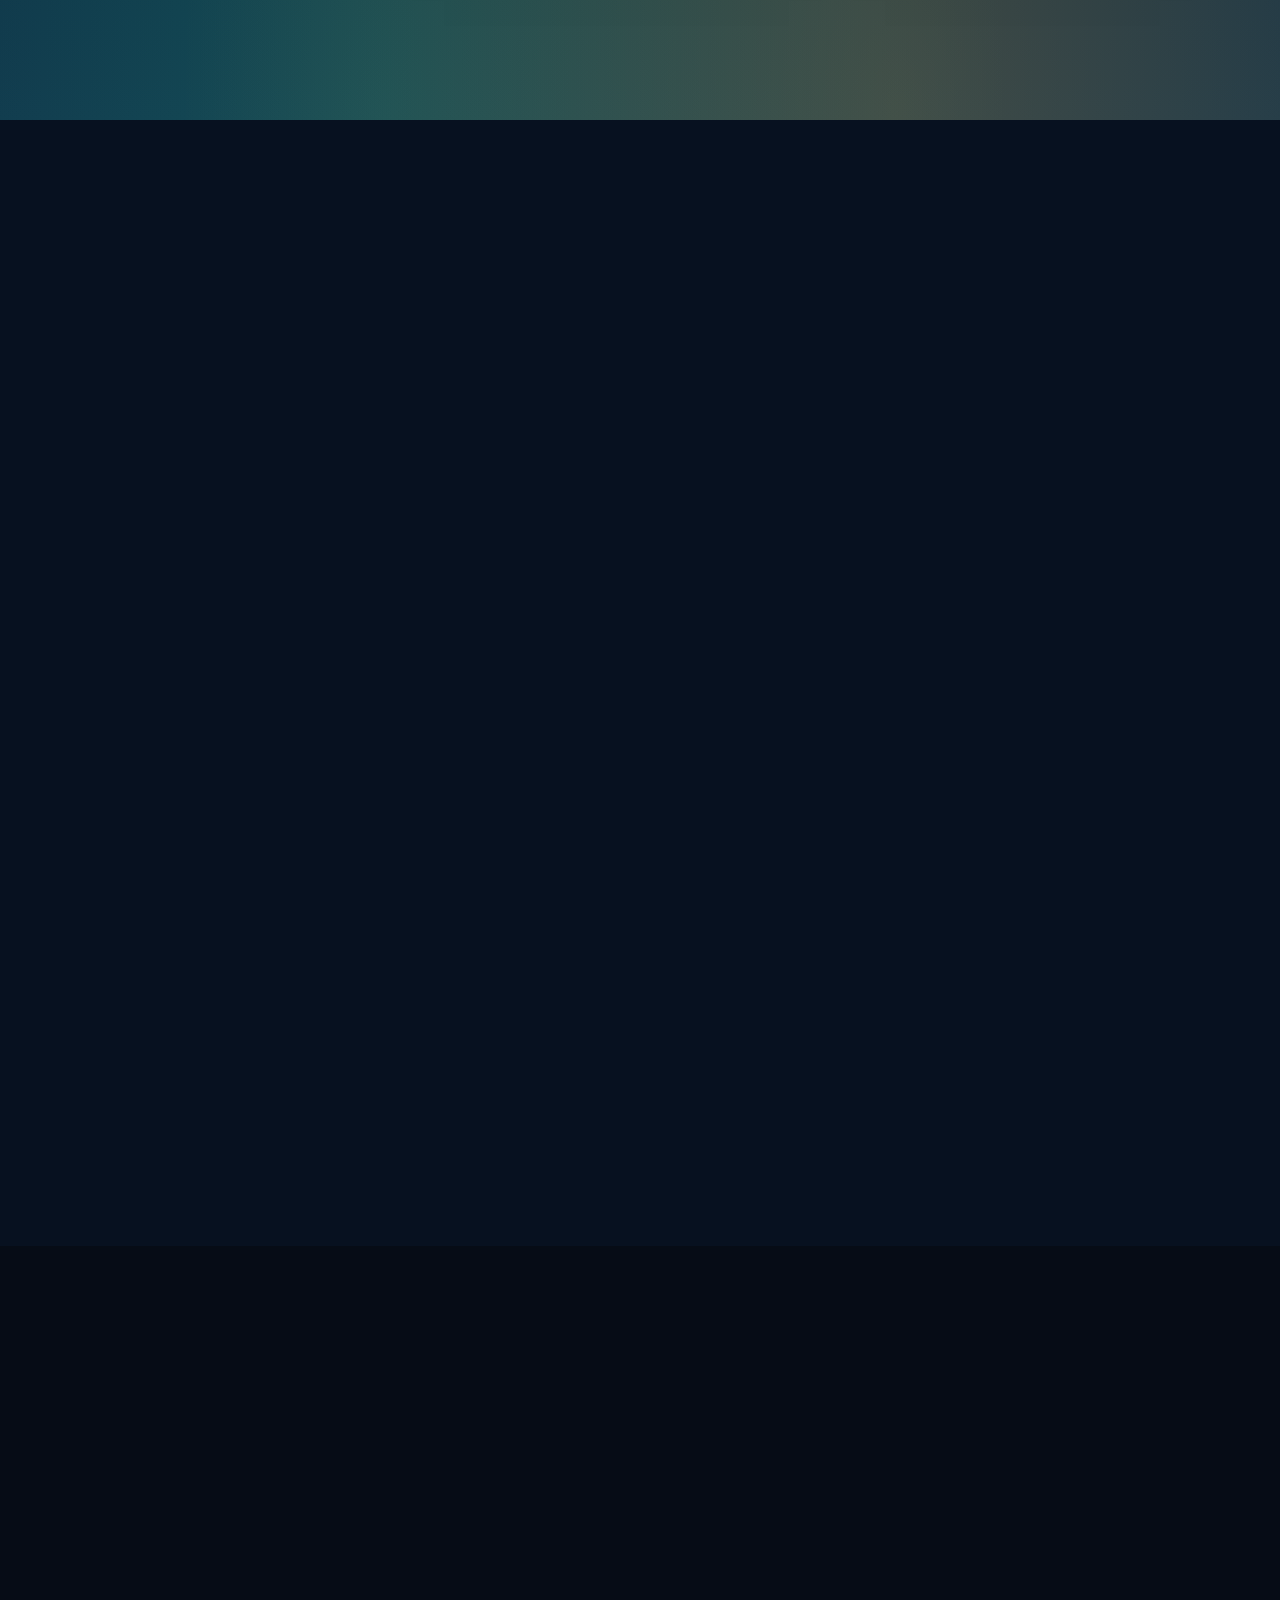
==== commit 46cc7d02: "Phone demo plays on scroll, and taps land on what they tap - Starts as soon as it scrolls into view." ====
--- a/index.html
+++ b/index.html
@@ -554,7 +554,7 @@
           <div class="scene lock on" data-scene="0">
             <div class="ltime">6:02</div>
             <div class="ldate">Monday, November 9</div>
-            <div class="notif"><img src="assets/daybreak-mark-96.png" alt="" width="36" height="36"><div><div class="nt"><span>DAYBREAK</span><span>now</span></div><b>Your morning brief</b><p>16 VIPs have gone quiet. Revenue is up 16% on last year.</p></div></div>
+            <div class="notif" data-tap-at><img src="assets/daybreak-mark-96.png" alt="" width="36" height="36"><div><div class="nt"><span>DAYBREAK</span><span>now</span></div><b>Your morning brief</b><p>16 VIPs have gone quiet. Revenue is up 16% on last year.</p></div></div>
           </div>
 
           <!-- 2 dashboard -->
@@ -568,7 +568,7 @@
               <div class="p-kpi"><small>New customers</small><b style="color:var(--amber)">57</b><svg viewBox="0 0 100 22" preserveAspectRatio="none"><path d="M0,8 L12,10 L24,7 L36,12 L48,9 L60,14 L72,11 L84,15 L100,13" fill="none" stroke="#F2A93B" stroke-width="1.6"/></svg></div>
               <div class="p-kpi"><small>Seen in 6 months</small><b style="color:var(--violet)">1,078</b><svg viewBox="0 0 100 22" preserveAspectRatio="none"><path d="M0,12 L12,11 L24,12 L36,10 L48,11 L60,9 L72,10 L84,9 L100,9" fill="none" stroke="#9B8CFF" stroke-width="1.6"/></svg></div>
             </div>
-            <div class="p-card" style="border-color:rgba(242,169,59,.35)"><div class="pk">Act on these today<span>3 groups</span></div><div class="p-row" style="padding:8px 0 0;border:0"><span>VIP Gone Quiet</span><span class="r">16 (11 by email)</span></div><div class="p-row" style="padding:6px 0 0;border:0"><span>Regular Gone Quiet</span><span class="r">226 (172 by email)</span></div></div>
+            <div class="p-card" style="border-color:rgba(242,169,59,.35)"><div class="pk">Act on these today<span>3 groups</span></div><div class="p-row" style="padding:8px 0 0;border:0" data-tap-at><span>VIP Gone Quiet</span><span class="r">16 (11 by email)</span></div><div class="p-row" style="padding:6px 0 0;border:0"><span>Regular Gone Quiet</span><span class="r">226 (172 by email)</span></div></div>
           </div>
 
           <!-- 3 insight -->
@@ -580,7 +580,7 @@
               <div class="pk">Insight at 6:00<span>$31.2k at stake</span></div>
               <div class="t6">16 of your VIPs have gone quiet</div>
               <p>They usually come in every 9 to 14 days and are now more than twice past that. 11 can be emailed today.</p>
-              <div class="p-btns"><span>See them</span><span class="y">Start win-back</span></div>
+              <div class="p-btns"><span data-tap-at>See them</span><span class="y">Start win-back</span></div>
             </div>
             <div class="p-card"><div class="pk" style="color:var(--mint)">Good news<span>Downtown</span></div><div class="t6">Downtown is up 14% on last October</div><p>Most of it came from returning regulars.</p></div>
           </div>
@@ -600,7 +600,7 @@
               <div class="grab"></div>
               <div class="t6">Start a win-back for 16 VIPs</div>
               <div class="steps-m"><div><i>Email</i>We miss you, {first_name}</div><div><i>Wait</i>5 days, leave if they order</div><div><i>Text</i>15% off this week</div></div>
-              <div class="p-btns"><span>Edit</span><span class="y">Approve and start</span></div>
+              <div class="p-btns"><span>Edit</span><span class="y" data-tap-at>Approve and start</span></div>
             </div>
           </div>
 
--- a/assets/site.min.css
+++ b/assets/site.min.css
@@ -1 +1 @@
-@font-face{font-family:"Inter Variable";font-style:normal;font-weight:100 900;font-display:swap;src:url(../fonts/inter-latin-wght-normal.woff2) format("woff2-variations"),url(../fonts/inter-latin-wght-normal.woff2) format("woff2")}:root{--night:#03070d;--deep:#060c16;--ink:#071120;--surface:#0a1322;--surface-2:#0f1b2e;--raise:#1a2a42;--line:rgba(26,42,66,.8);--line-2:#1a2a42;--line-3:#253a57;--text:#e9eff6;--dim:#a9b6c6;--faint:#8797ab;--mint:#2be39b;--mint-2:#27cc8b;--mint-deep:#0E9D6C;--sky:#4fb2ff;--sky-2:#4fb2ff;--amber:#ffbe55;--coral:#ff6b88;--violet:#9f8cff;--paper:#F4F7F9;--paper-2:#E9EEF2;--paper-ink:#0B2236;--paper-dim:#4B5E70;--paper-line:rgba(11,34,54,.11);--display:"Inter Variable","Inter",ui-sans-serif,system-ui,sans-serif;--sans:"Inter Variable","Inter",ui-sans-serif,system-ui,-apple-system,"Segoe UI",sans-serif;--mono:"Inter Variable","Inter",ui-sans-serif,system-ui,sans-serif;--r-sm:8px;--r:10px;--r-lg:16px;--r-xl:20px;--wrap:1200px;--gutter:clamp(20px,4vw,40px);--ease:cubic-bezier(.2,.8,.25,1);--pop:cubic-bezier(.34,1.56,.64,1);--edge:linear-gradient(90deg,transparent,rgba(124,224,255,.55),rgba(43,227,155,.7),transparent);--noise:url("data:image/svg+xml,%3Csvg xmlns='http://www.w3.org/2000/svg' width='160' height='160'%3E%3Cfilter id='n'%3E%3CfeTurbulence type='fractalNoise' baseFrequency='0.9' numOctaves='2' stitchTiles='stitch'/%3E%3C/filter%3E%3Crect width='160' height='160' filter='url(%23n)' opacity='0.55'/%3E%3C/svg%3E");color-scheme:dark}*,*::before,*::after{box-sizing:border-box}html{-webkit-text-size-adjust:100%;scroll-behavior:smooth;scroll-padding-top:88px}body{margin:0;background:var(--deep);color:var(--text);font-family:var(--sans);font-size:16px;line-height:1.6;font-feature-settings:"cv11","ss01";-webkit-font-smoothing:antialiased;-moz-osx-font-smoothing:grayscale;text-rendering:optimizeLegibility;overflow-x:hidden}img,video,svg{display:block;max-width:100%}img,video{height:auto}a{color:inherit;text-decoration:none}button{font:inherit;color:inherit}h1,h2,h3,h4{margin:0;font-weight:600;line-height:1.08;letter-spacing:-.025em;text-wrap:balance}p{margin:0}::selection{background:rgba(43,227,155,.32);color:#fff}:focus-visible{outline:2px solid var(--sky);outline-offset:3px;border-radius:6px}.sr-only{position:absolute!important;width:1px;height:1px;padding:0;margin:-1px;overflow:hidden;clip:rect(0,0,0,0);white-space:nowrap;border:0}.skip{position:absolute;left:12px;top:-60px;z-index:200;background:var(--mint);color:var(--deep);padding:10px 14px;border-radius:10px;font-weight:600}.skip:focus{top:12px}.wrap{width:100%;max-width:var(--wrap);margin:0 auto;padding:0 var(--gutter)}.wrap.narrow{max-width:880px}.wrap.wide{max-width:1320px}.num,.mono{font-family:var(--mono);font-variant-numeric:tabular-nums}.muted{color:var(--faint)}.link{color:var(--sky);text-underline-offset:3px}.link:hover{text-decoration:underline}.display{font-family:var(--display);font-weight:600;letter-spacing:-.035em;line-height:.98}.h1{font-family:var(--display);font-weight:600;font-size:clamp(2.75rem,6.6vw,5.9rem);letter-spacing:-.04em;line-height:.96}.h2{font-family:var(--display);font-weight:600;font-size:clamp(2.1rem,4.4vw,3.6rem);letter-spacing:-.035em;line-height:1.02}.h3{font-family:var(--display);font-weight:600;font-size:clamp(1.5rem,2.4vw,2.1rem);letter-spacing:-.025em;line-height:1.08}.two-tone .rest{color:var(--faint)}.paper .two-tone .rest{color:#7A8C9C}.lede{font-size:clamp(1.05rem,1.35vw,1.2rem);line-height:1.6;color:var(--dim);max-width:58ch}.kicker{display:inline-flex;align-items:center;gap:.6em;font-family:var(--mono);font-size:.72rem;font-weight:500;letter-spacing:.14em;text-transform:uppercase;color:var(--mint)}.kicker::before{content:"";width:18px;height:1px;background:currentColor;opacity:.7}.kicker.plain::before{display:none}.kicker.sky{color:var(--sky)}.kicker.amber{color:var(--amber)}.section-head{max-width:760px;margin-bottom:clamp(40px,6vw,72px)}.section-head .kicker{margin-bottom:22px}.section-head .lede{margin-top:20px}.section-head.center{margin-left:auto;margin-right:auto;text-align:center}.section-head.center .lede{margin-left:auto;margin-right:auto}.section-head.center .kicker::before{display:none}.btn{position:relative;display:inline-flex;align-items:center;justify-content:center;gap:.55em;height:46px;padding:0 20px;border-radius:12px;font-weight:600;font-size:.95rem;letter-spacing:-.005em;border:1px solid transparent;cursor:pointer;white-space:nowrap;transition:transform .25s var(--ease),background-color .25s,border-color .25s,box-shadow .3s,color .2s;isolation:isolate}.btn .arrow{transition:transform .3s var(--ease)}.btn:hover .arrow{transform:translateX(3px)}.btn:active{transform:translateY(1px) scale(.99)}.btn-primary{background:var(--mint);color:#04140D;box-shadow:0 0 0 1px rgba(43,227,155,.4),0 8px 28px -8px rgba(43,227,155,.55),inset 0 1px 0 rgba(255,255,255,.45)}.btn-primary::after{content:"";position:absolute;inset:0;border-radius:inherit;background:linear-gradient(110deg,transparent 30%,rgba(255,255,255,.55) 50%,transparent 70%);background-size:250% 100%;background-position:120% 0;opacity:0;transition:opacity .2s;z-index:-1;pointer-events:none}.btn-primary:hover{background:var(--mint-2);box-shadow:0 0 0 1px rgba(95,240,182,.6),0 12px 36px -8px rgba(43,227,155,.7),inset 0 1px 0 rgba(255,255,255,.5)}.btn-primary:hover::after{opacity:1;animation:btnShine 1.1s var(--ease)}@keyframes btnShine{from{background-position:120% 0}to{background-position:-30% 0}}.btn-ghost{background:rgba(234,243,249,.04);border-color:var(--line-2);color:var(--text)}.btn-ghost:hover{background:rgba(234,243,249,.08);border-color:var(--line-3)}.btn-quiet{height:auto;padding:0;background:none;color:var(--dim);font-weight:500}.btn-quiet:hover{color:var(--text)}.btn-lg{height:52px;padding:0 24px;font-size:1rem;border-radius:13px}.btn-sm{height:36px;padding:0 14px;font-size:.86rem;border-radius:10px}.btn-block{width:100%}.paper .btn-ghost{background:#fff;border-color:var(--paper-line);color:var(--paper-ink)}.paper .btn-ghost:hover{border-color:rgba(11,34,54,.28)}.btn-dark{background:var(--paper-ink);color:#fff}.btn-dark:hover{background:#13324d}.play-ring{display:inline-grid;place-items:center;width:28px;height:28px;border-radius:50%;border:1px solid var(--line-3);transition:border-color .2s,background .2s}.btn-quiet:hover .play-ring{border-color:var(--mint);background:rgba(43,227,155,.1)}.pill{display:inline-flex;align-items:center;gap:10px;height:34px;padding:0 14px 0 6px;border-radius:999px;border:1px solid var(--line-2);background:rgba(8,28,48,.55);backdrop-filter:blur(8px);font-size:.86rem;color:var(--dim);transition:border-color .25s,color .25s}.pill:hover{border-color:rgba(43,227,155,.45);color:var(--text)}.pill .tag{height:22px;padding:0 9px;border-radius:999px;display:inline-flex;align-items:center;background:rgba(43,227,155,.14);color:var(--mint);font-family:var(--mono);font-size:.66rem;font-weight:600;letter-spacing:.08em;text-transform:uppercase}.pill .arrow{opacity:.6}.status{display:inline-flex;align-items:center;gap:6px;height:22px;padding:0 9px;border-radius:999px;font-family:var(--mono);font-size:.64rem;font-weight:600;letter-spacing:.08em;text-transform:uppercase;border:1px solid}.status.live{color:var(--mint);border-color:rgba(43,227,155,.3);background:rgba(43,227,155,.08)}.status.live::before{content:"";width:6px;height:6px;border-radius:50%;background:var(--mint);box-shadow:0 0 0 3px rgba(43,227,155,.18)}.status.soon{color:var(--amber);border-color:rgba(242,169,59,.3);background:rgba(242,169,59,.07)}.status.fee{color:var(--sky);border-color:rgba(124,224,255,.28);background:rgba(124,224,255,.06)}.check{width:16px;height:16px;flex:none;color:var(--mint);margin-top:.28em}.ticks{list-style:none;margin:0;padding:0;display:grid;gap:10px}.ticks li{display:flex;gap:10px;color:var(--dim);font-size:.96rem}.site-header{position:sticky;top:0;z-index:100;transition:background-color .35s,border-color .35s,backdrop-filter .35s}.site-header::after{content:"";position:absolute;left:0;right:0;bottom:-1px;height:1px;background:var(--line);opacity:0;transition:opacity .35s}.site-header.scrolled{background:rgba(6,18,31,.72);backdrop-filter:saturate(160%) blur(16px);-webkit-backdrop-filter:saturate(160%) blur(16px)}.site-header.scrolled::after{opacity:1}.site-header .bar{display:flex;align-items:center;gap:28px;height:68px}.brand{display:inline-flex;align-items:center;gap:11px;flex:none}.brand img{width:30px;height:30px;transition:transform .5s var(--pop)}.brand:hover img{transform:rotate(-12deg) scale(1.06)}.brand .words{display:flex;flex-direction:column;line-height:1}.brand .name{font-family:var(--display);font-weight:600;font-size:1.22rem;letter-spacing:-.03em}.brand .by{margin-top:4px;font-family:var(--mono);font-size:.55rem;letter-spacing:.2em;text-transform:uppercase;color:var(--faint)}.nav{display:flex;align-items:center;gap:2px;margin-left:8px}.nav>a,.nav-item>button{display:inline-flex;align-items:center;gap:6px;height:36px;padding:0 12px;border-radius:9px;border:0;background:none;font-size:.92rem;font-weight:500;color:var(--dim);cursor:pointer;transition:color .2s,background-color .2s}.nav>a:hover,.nav-item>button:hover,.nav-item.open>button{color:var(--text);background:rgba(234,243,249,.06)}.nav>a[aria-current]{color:var(--text)}.nav-item{position:relative}.nav-item>button .chev{transition:transform .3s var(--ease);opacity:.6}.nav-item.open>button .chev{transform:rotate(180deg)}.menu{position:absolute;top:calc(100% + 10px);left:-12px;min-width:540px;padding:10px;border-radius:18px;border:1px solid var(--line-2);background:rgba(8,24,41,.94);backdrop-filter:blur(20px);-webkit-backdrop-filter:blur(20px);box-shadow:0 30px 80px -20px rgba(0,0,0,.7),0 0 0 1px rgba(0,0,0,.2);opacity:0;visibility:hidden;transform:translateY(-6px) scale(.985);transform-origin:top left;transition:opacity .22s var(--ease),transform .28s var(--ease),visibility 0s .28s}.menu::before{content:"";position:absolute;left:0;right:0;top:-12px;height:12px}.nav-item.open .menu{opacity:1;visibility:visible;transform:none;transition:opacity .22s var(--ease),transform .28s var(--ease)}.menu-grid{display:grid;grid-template-columns:1.25fr 1fr;gap:10px}.menu-grid.one{grid-template-columns:1fr}.menu-links{display:grid;gap:2px}.menu-links a{display:grid;grid-template-columns:34px 1fr;gap:12px;align-items:start;padding:10px 12px;border-radius:12px;transition:background-color .2s}.menu-links a:hover{background:rgba(234,243,249,.055)}.menu-links .mi{width:34px;height:34px;border-radius:10px;display:grid;place-items:center;border:1px solid var(--line-2);background:rgba(234,243,249,.03);color:var(--mint)}.menu-links b{display:block;font-size:.92rem;font-weight:600;color:var(--text)}.menu-links span{display:block;margin-top:2px;font-size:.8rem;line-height:1.4;color:var(--faint)}.menu-feature{position:relative;display:flex;flex-direction:column;justify-content:flex-end;min-height:220px;padding:18px;border-radius:13px;overflow:hidden;border:1px solid var(--line);background:radial-gradient(120% 90% at 80% 0%,rgba(43,227,155,.22),transparent 60%),radial-gradient(90% 80% at 0% 100%,rgba(82,185,233,.18),transparent 60%),var(--surface)}.menu-feature img{position:absolute;top:16px;left:18px;right:-40px;width:auto;max-width:none;height:120px;border-radius:8px;border:1px solid var(--line-2);box-shadow:0 20px 40px -10px rgba(0,0,0,.6);transition:transform .5s var(--ease)}.menu-feature:hover img{transform:translateY(-4px)}.menu-feature b{position:relative;font-size:.94rem}.menu-feature span{position:relative;font-size:.8rem;color:var(--dim);margin-top:2px}.menu-wide{min-width:320px}.header-cta{margin-left:auto;display:flex;align-items:center;gap:8px}.header-cta .signin{padding:0 12px;height:36px;display:inline-flex;align-items:center;font-size:.92rem;font-weight:500;color:var(--dim);border-radius:9px;transition:color .2s}.header-cta .signin:hover{color:var(--text)}.header-cta .btn{height:38px;padding:0 15px;font-size:.88rem;border-radius:10px}.menu-btn{display:none;width:42px;height:42px;margin-left:auto;border:1px solid var(--line-2);border-radius:11px;background:rgba(234,243,249,.03);cursor:pointer;position:relative}.menu-btn span,.menu-btn span::before,.menu-btn span::after{position:absolute;left:12px;right:12px;height:1.5px;background:var(--text);border-radius:2px;transition:transform .35s var(--ease),opacity .2s}.menu-btn span{top:20px}.menu-btn span::before{content:"";left:0;right:0;top:-6px}.menu-btn span::after{content:"";left:0;right:0;top:6px}.menu-btn[aria-expanded="true"] span{background:transparent}.menu-btn[aria-expanded="true"] span::before{transform:translateY(6px) rotate(45deg)}.menu-btn[aria-expanded="true"] span::after{transform:translateY(-6px) rotate(-45deg)}.mobile-nav{display:none}@media (max-width:1040px){.nav,.header-cta .signin{display:none}.header-cta{margin-left:auto}.menu-btn{display:block;margin-left:0}.mobile-nav{display:block;position:fixed;inset:68px 0 auto 0;max-height:calc(100dvh - 68px);overflow:auto;padding:12px var(--gutter) 28px;background:rgba(6,18,31,.97);backdrop-filter:blur(18px);-webkit-backdrop-filter:blur(18px);border-bottom:1px solid var(--line-2);opacity:0;visibility:hidden;transform:translateY(-8px);transition:opacity .25s var(--ease),transform .3s var(--ease),visibility 0s .3s}.mobile-nav.open{opacity:1;visibility:visible;transform:none;transition:opacity .25s var(--ease),transform .3s var(--ease)}.mobile-nav .group{padding:14px 0;border-bottom:1px solid var(--line)}.mobile-nav .group>span{display:block;font-family:var(--mono);font-size:.66rem;letter-spacing:.16em;text-transform:uppercase;color:var(--faint);margin-bottom:6px}.mobile-nav a{display:flex;align-items:center;min-height:44px;font-size:1.02rem;font-weight:500;color:var(--text)}.mobile-nav .cta-row{display:grid;grid-template-columns:1fr 1fr;gap:10px;padding-top:18px}.mobile-nav .cta-row .btn{height:48px;justify-content:center}}@media (max-width:520px){.header-cta .btn{display:none}.brand .by{display:none}}.sky{position:relative;isolation:isolate;overflow:hidden;background:radial-gradient(1200px 600px at 50% 112%,rgba(43,227,155,.0),transparent),var(--ink)}.sky>.wrap{position:relative;z-index:2}.sky-layer{position:absolute;inset:0;z-index:0;pointer-events:none;overflow:hidden}.sky-layer .light{position:absolute;border-radius:50%;filter:blur(80px);opacity:.5;will-change:transform}.sky-layer .l1{width:560px;height:560px;top:-220px;right:4%;background:radial-gradient(circle,rgba(43,227,155,.55),transparent 66%);animation:drift 16s ease-in-out infinite alternate}.sky-layer .l2{width:520px;height:520px;top:6%;left:-180px;background:radial-gradient(circle,rgba(82,185,233,.42),transparent 66%);animation:drift 21s ease-in-out -7s infinite alternate-reverse}.sky-layer .l3{width:380px;height:380px;top:30%;left:46%;background:radial-gradient(circle,rgba(16,185,129,.28),transparent 66%);animation:drift 25s ease-in-out -12s infinite alternate}@keyframes drift{0%{transform:translate3d(0,0,0) scale(1)}50%{transform:translate3d(46px,26px,0) scale(1.08)}100%{transform:translate3d(-30px,52px,0) scale(.96)}}.sky-layer .grid{position:absolute;inset:0;background-image:linear-gradient(rgba(234,243,249,.045) 1px,transparent 1px),linear-gradient(90deg,rgba(234,243,249,.045) 1px,transparent 1px);background-size:56px 56px;background-position:center top;-webkit-mask-image:radial-gradient(70% 55% at 50% 30%,#000,transparent 78%);mask-image:radial-gradient(70% 55% at 50% 30%,#000,transparent 78%)}.sky-layer .grain{position:absolute;inset:-50%;background:var(--noise);opacity:.06;mix-blend-mode:overlay}.sky-layer .horizon{position:absolute;left:50%;bottom:var(--horizon-bottom,-62%);width:220%;max-width:3200px;aspect-ratio:2.4/1;transform:translateX(-50%);border-radius:50%;background:radial-gradient(closest-side,rgba(6,18,31,1) 93.5%,transparent 100%);box-shadow:0 -1px 0 rgba(124,224,255,.55),0 -2px 22px rgba(43,227,155,.55),0 -40px 120px rgba(43,227,155,.22),0 -110px 260px rgba(82,185,233,.18);transition:bottom 1.2s var(--ease)}.sky-layer .sun{position:absolute;left:50%;bottom:var(--sun-bottom,6%);width:min(980px,120vw);height:420px;transform:translateX(-50%);background:radial-gradient(50% 50% at 50% 100%,rgba(124,224,255,.35),rgba(43,227,155,.18) 40%,transparent 72%);filter:blur(10px);opacity:var(--sun,.75)}.top-edge{position:absolute;top:0;left:0;right:0;height:1px;background:var(--edge);opacity:.8;z-index:3}.reveal{opacity:0;transform:translate3d(0,18px,0);transition:opacity .8s var(--ease),transform .9s var(--ease);transition-delay:var(--d,0s)}.reveal.in{opacity:1;transform:none}.d1{--d:.08s}.d2{--d:.16s}.d3{--d:.24s}.d4{--d:.32s}.d5{--d:.4s}.no-js .reveal{opacity:1;transform:none}.split-line{display:block;overflow:hidden;padding-bottom:.08em;margin-bottom:-.08em}.split-line>span{display:block;transform:translateY(105%);transition:transform 1.05s var(--ease);transition-delay:var(--d,0s)}.in .split-line>span,.split-line.in>span{transform:none}.no-js .split-line>span{transform:none}.section{position:relative;padding:clamp(88px,12vw,160px) 0}.section.tight{padding:clamp(64px,8vw,104px) 0}.section.flush-top{padding-top:0}.rule{height:1px;background:linear-gradient(90deg,transparent,var(--line-2) 20%,var(--line-2) 80%,transparent)}.deep{background:var(--deep)}.paper{background:var(--paper);color:var(--paper-ink);color-scheme:light}.paper .lede{color:var(--paper-dim)}.paper .kicker{color:var(--mint-deep)}.paper .muted{color:#6B7D8D}.paper .link{color:#0B7FB5}.dots::before{content:"";position:absolute;inset:0;background-image:radial-gradient(rgba(140,245,200,.11) 1px,transparent 1.4px);background-size:24px 24px;-webkit-mask-image:linear-gradient(180deg,#000,transparent 60%);mask-image:linear-gradient(180deg,#000,transparent 60%);pointer-events:none}.paper.dots::before{background-image:radial-gradient(rgba(11,34,54,.12) 1px,transparent 1.4px)}.hero{padding:clamp(56px,9vw,112px) 0 0;text-align:center}.hero .pill{margin-bottom:30px}.hero h1{max-width:13ch;margin:0 auto}.hero h1 .quiet{color:rgba(234,243,249,.42)}.hero .lede{margin:28px auto 0;max-width:60ch;text-wrap:pretty}.hero-ctas{display:flex;align-items:center;justify-content:center;gap:12px;flex-wrap:wrap;margin-top:36px}.hero-ctas .btn-quiet{margin-left:8px;gap:10px}.hero-proof{display:flex;justify-content:center;gap:26px;flex-wrap:wrap;margin-top:26px;font-size:.84rem;color:var(--faint)}.hero-proof span{display:inline-flex;align-items:center;gap:7px}.hero-proof svg{color:var(--mint)}.showcase{position:relative;margin:clamp(56px,7vw,84px) auto 0;max-width:1180px;perspective:2200px;padding:0 var(--gutter)}.show-tabs{position:relative;z-index:3;display:flex;justify-content:center;gap:4px;margin:0 auto 22px;padding:4px;width:max-content;max-width:100%;border-radius:14px;border:1px solid var(--line-2);background:rgba(6,18,31,.6);backdrop-filter:blur(10px);-webkit-backdrop-filter:blur(10px)}.show-tabs button{position:relative;display:inline-flex;align-items:center;gap:8px;height:36px;padding:0 14px;border:0;border-radius:10px;background:none;font-size:.86rem;font-weight:500;color:var(--faint);cursor:pointer;overflow:hidden;transition:color .25s,background-color .25s}.show-tabs button:hover{color:var(--dim)}.show-tabs button[aria-selected="true"]{color:var(--text);background:rgba(234,243,249,.07)}.show-tabs button .bar-p{position:absolute;left:12px;right:12px;bottom:4px;height:1.5px;border-radius:2px;background:rgba(234,243,249,.08);overflow:hidden;opacity:0}.show-tabs button[aria-selected="true"] .bar-p{opacity:1}.show-tabs button .bar-p i{position:absolute;inset:0;background:var(--mint);transform:scaleX(0);transform-origin:left}.show-tabs button svg{opacity:.75}.stage{position:relative;transform-style:preserve-3d;transform:rotateX(var(--tilt,14deg)) translateY(var(--lift,0px)) scale(var(--scale,.96));transform-origin:50% 0%;transition:transform .2s linear;will-change:transform}.frame{position:relative;border-radius:16px;padding:1px;background:linear-gradient(180deg,rgba(234,243,249,.26),rgba(234,243,249,.06) 40%,rgba(43,227,155,.18));box-shadow:0 60px 140px -40px rgba(0,0,0,.85),0 30px 80px -30px rgba(43,227,155,.25),0 0 0 1px rgba(0,0,0,.4)}.frame-in{border-radius:15px;overflow:hidden;background:var(--deep)}.chrome{display:flex;align-items:center;gap:14px;height:40px;padding:0 14px;border-bottom:1px solid var(--line);background:linear-gradient(180deg,#0C2238,#0A1D30)}.chrome .dots3{display:flex;gap:7px}.chrome .dots3 i{width:11px;height:11px;border-radius:50%;background:rgba(234,243,249,.12)}.chrome .url{flex:1;max-width:420px;margin:0 auto;height:24px;border-radius:7px;background:rgba(234,243,249,.05);border:1px solid var(--line);display:flex;align-items:center;justify-content:center;gap:7px;font-family:var(--mono);font-size:.68rem;color:var(--faint);letter-spacing:.02em}.chrome .url svg{opacity:.6}.chrome .sync{font-family:var(--mono);font-size:.62rem;color:var(--faint);display:flex;align-items:center;gap:6px;letter-spacing:.04em}.chrome .sync::before{content:"";width:6px;height:6px;border-radius:50%;background:var(--mint);box-shadow:0 0 0 3px rgba(43,227,155,.15);animation:pulse 2.4s ease-in-out infinite}@keyframes pulse{0%,100%{box-shadow:0 0 0 3px rgba(43,227,155,.15)}50%{box-shadow:0 0 0 6px rgba(43,227,155,.04)}}.screens{position:relative;aspect-ratio:1600/1000;background:var(--deep)}.screens img{position:absolute;inset:0;width:100%;height:100%;object-fit:cover;object-position:top left;opacity:0;transform:scale(1.012);transition:opacity .7s var(--ease),transform 1.2s var(--ease)}.screens img.on{opacity:1;transform:none}.stage-glow{position:absolute;left:8%;right:8%;bottom:-6%;height:40%;background:radial-gradient(50% 60% at 50% 50%,rgba(43,227,155,.35),transparent 70%);filter:blur(50px);z-index:-1;opacity:.8}.float{position:absolute;z-index:4;opacity:0;transform:translate3d(0,14px,40px) scale(.97);transition:opacity .55s var(--ease),transform .7s var(--pop);pointer-events:none}.float.on{opacity:1;transform:translate3d(0,0,60px) scale(1);pointer-events:auto}.card-glass{border-radius:14px;border:1px solid var(--line-2);background:rgba(10,30,50,.82);backdrop-filter:blur(14px);-webkit-backdrop-filter:blur(14px);box-shadow:0 30px 70px -20px rgba(0,0,0,.75),inset 0 1px 0 rgba(255,255,255,.06)}.toast{display:flex;align-items:center;gap:10px;padding:10px 14px 10px 10px;font-size:.84rem;white-space:nowrap}.toast .ok{width:24px;height:24px;border-radius:50%;display:grid;place-items:center;background:var(--mint);color:#04140D;flex:none}.toast small{display:block;font-family:var(--mono);font-size:.62rem;color:var(--faint);letter-spacing:.06em;text-transform:uppercase}.f-advise{right:-3%;top:20%;width:min(340px,34%)}.f-sync{left:-3%;top:12%}.f-repeat{left:-2%;bottom:18%}.f-view{right:-2%;bottom:16%}.f-live{left:-3%;bottom:22%}@media (max-width:900px){.float{display:none}}.adv{position:relative;border-radius:16px;background:#fff;color:var(--paper-ink);padding:18px 18px 16px;box-shadow:0 40px 90px -24px rgba(0,0,0,.7),0 0 0 1px rgba(255,255,255,.6) inset}.adv::before{content:"";position:absolute;left:0;top:14px;bottom:14px;width:3px;border-radius:0 3px 3px 0;background:var(--amber)}.adv .stamp{display:flex;align-items:center;justify-content:space-between;gap:10px;margin-bottom:10px}.adv .badges{display:flex;gap:6px}.nb{display:inline-flex;align-items:center;height:20px;padding:0 7px;border-radius:6px;font-family:var(--mono);font-size:.6rem;font-weight:600;letter-spacing:.08em;text-transform:uppercase}.nb.adv-b{background:rgba(43,227,155,.16);color:#08734D}.nb.amb{background:rgba(242,169,59,.16);color:#9A5B05}.nb.mcp{background:rgba(82,185,233,.14);color:#0B6D9C}.adv .when{font-family:var(--mono);font-size:.62rem;color:#7C8C9B;letter-spacing:.06em;text-transform:uppercase}.adv h4{font-family:var(--sans);font-size:1.02rem;font-weight:600;letter-spacing:-.01em;line-height:1.3}.adv p{margin-top:6px;font-size:.84rem;line-height:1.5;color:#3C5063}.adv dl{margin:12px 0 0;display:grid;gap:10px}.adv dt{font-family:var(--mono);font-size:.6rem;font-weight:600;letter-spacing:.1em;text-transform:uppercase;color:#08734D}.adv dd{margin:3px 0 0;padding-left:10px;border-left:2px solid #E3EAF0;font-size:.84rem;line-height:1.5;color:#2F4558}.adv .acts{display:flex;gap:8px;flex-wrap:wrap;margin-top:14px}.adv .a{display:inline-flex;align-items:center;gap:6px;height:30px;padding:0 11px;border-radius:8px;font-size:.78rem;font-weight:600;border:1px solid #DCE4EA;background:#fff;color:var(--paper-ink)}.adv .a.go{background:var(--mint);border-color:var(--mint);color:#04140D}.adv .src{margin-top:12px;padding-top:10px;border-top:1px solid #EDF1F4;font-family:var(--mono);font-size:.6rem;color:#8796A4;letter-spacing:.02em}.rail{position:relative;z-index:2;margin-top:clamp(64px,8vw,104px);border-top:1px solid var(--line);border-bottom:1px solid var(--line);background:rgba(6,18,31,.55);backdrop-filter:blur(6px)}.rail-grid{display:grid;grid-template-columns:200px repeat(5,1fr)}.rail-grid>*{padding:22px 20px;border-left:1px solid var(--line)}.rail-grid>:first-child{border-left:0;padding-left:0;display:flex;align-items:center;font-family:var(--mono);font-size:.68rem;letter-spacing:.14em;text-transform:uppercase;color:var(--faint)}.rail-item{text-align:left;display:flex;flex-direction:column;gap:8px}.rail-item .top{display:flex;align-items:center;gap:10px;font-weight:600;font-size:.95rem}.rail-item .logo{width:26px;height:26px;border-radius:7px;display:grid;place-items:center;border:1px solid var(--line-2);background:rgba(234,243,249,.04);flex:none}.rail-item p{font-size:.8rem;color:var(--faint);line-height:1.45}.ticker{overflow:hidden;border-top:1px solid var(--line);-webkit-mask-image:linear-gradient(90deg,transparent,#000 8%,#000 92%,transparent);mask-image:linear-gradient(90deg,transparent,#000 8%,#000 92%,transparent)}.ticker-in{display:flex;gap:3.2em;width:max-content;padding:13px 0;font-family:var(--mono);font-size:.68rem;letter-spacing:.12em;text-transform:uppercase;color:var(--faint);white-space:nowrap;animation:slide 60s linear infinite}.ticker-in b{color:var(--mint);font-weight:600}.ticker-in i{font-style:normal;color:var(--dim)}@keyframes slide{to{transform:translateX(-50%)}}.ticker:hover .ticker-in{animation-play-state:paused}@media (max-width:1000px){.rail-grid{grid-template-columns:repeat(2,1fr)}.rail-grid>:first-child{grid-column:1/-1;padding:18px 0 4px}.rail-grid>*{border-top:1px solid var(--line)}.rail-grid>:nth-child(2n){border-left:0;padding-left:0}.rail-grid>:first-child{border-top:0}}@media (max-width:520px){.rail-grid{grid-template-columns:1fr}.rail-grid>*{border-left:0;padding-left:0}}.pains{border-top:1px solid var(--line)}.pain{display:grid;grid-template-columns:72px 1fr 1fr;gap:32px;align-items:start;padding:34px 0;border-bottom:1px solid var(--line)}.pain .n{font-family:var(--mono);font-size:.72rem;color:var(--faint);letter-spacing:.1em;padding-top:.5em}.pain .was{position:relative;font-family:var(--display);font-size:clamp(1.3rem,2.2vw,1.85rem);font-weight:500;letter-spacing:-.025em;line-height:1.18;color:var(--text);transition:color .8s var(--ease) .3s}.pain .was s{text-decoration:none;background:linear-gradient(var(--coral),var(--coral)) 0 58%/0% 1.5px no-repeat;transition:background-size .9s var(--ease) .25s}.pain .now{display:flex;gap:14px;font-size:1.02rem;color:var(--dim);line-height:1.55;opacity:0;transform:translateX(-10px);transition:opacity .7s var(--ease) .75s,transform .8s var(--ease) .75s}.pain .now .arrowc{width:28px;height:28px;flex:none;border-radius:50%;display:grid;place-items:center;background:rgba(43,227,155,.12);color:var(--mint);margin-top:1px}.pain .now b{color:var(--text);font-weight:600}.pain.in .was{color:var(--faint)}.pain.in .was s{background-size:100% 1.5px}.pain.in .now{opacity:1;transform:none}@media (max-width:820px){.pain{grid-template-columns:1fr;gap:14px;padding:26px 0}.pain .n{padding:0}}.story{position:relative;background:var(--deep);overflow:clip}.story-sky{position:absolute;inset:0;pointer-events:none;background:linear-gradient(180deg,var(--ink) 0%,var(--deep) 12%,#071827 40%,#0A2036 70%,#0C2A40 92%,#10324A 100%)}.story-sky::after{content:"";position:absolute;left:0;right:0;bottom:0;height:60%;background:radial-gradient(80% 70% at 70% 100%,rgba(242,169,59,var(--dawn-amber,0)),transparent 70%),radial-gradient(70% 60% at 30% 100%,rgba(43,227,155,var(--dawn-mint,0)),transparent 70%);transition:opacity .6s}.story-grid{position:relative;display:grid;grid-template-columns:260px 1fr;gap:clamp(32px,5vw,72px)}.clock-rail{position:sticky;top:96px;align-self:start;padding-top:8px}.clock{display:flex;align-items:baseline;gap:8px;margin-bottom:26px}.clock .t{font-family:var(--mono);font-size:2.4rem;font-weight:500;letter-spacing:-.03em;color:var(--text);font-variant-numeric:tabular-nums;line-height:1}.clock .ap{font-family:var(--mono);font-size:.8rem;color:var(--faint)}.clock-sub{font-family:var(--mono);font-size:.66rem;letter-spacing:.14em;text-transform:uppercase;color:var(--mint);margin:-14px 0 26px;min-height:1em}.chapters{list-style:none;margin:0;padding:0;position:relative}.chapters::before{content:"";position:absolute;left:5px;top:10px;bottom:10px;width:1px;background:var(--line-2)}.chapters .fill{position:absolute;left:5px;top:10px;width:1px;height:var(--prog,0%);background:linear-gradient(180deg,var(--sky),var(--mint));box-shadow:0 0 12px rgba(43,227,155,.6);transition:height .4s var(--ease)}.chapters li{position:relative;padding:9px 0 9px 28px}.chapters li::before{content:"";position:absolute;left:0;top:15px;width:11px;height:11px;border-radius:50%;border:1px solid var(--line-3);background:var(--deep);transition:background .3s,border-color .3s,box-shadow .3s}.chapters li.on::before,.chapters li.done::before{background:var(--mint);border-color:var(--mint)}.chapters li.on::before{box-shadow:0 0 0 5px rgba(43,227,155,.16)}.chapters a{display:block;color:var(--faint);transition:color .3s}.chapters a b{display:block;font-size:.98rem;font-weight:600;letter-spacing:-.01em}.chapters a span{display:block;font-family:var(--mono);font-size:.64rem;letter-spacing:.1em;text-transform:uppercase;margin-top:2px;opacity:.8}.chapters li.on a,.chapters a:hover{color:var(--text)}.chapter{min-height:min(92vh,880px);display:grid;align-content:center;padding:clamp(56px,8vw,96px) 0;border-top:1px solid var(--line)}.chapter:first-child{border-top:0;padding-top:0}.ch-head{max-width:620px;margin-bottom:34px}.ch-head .kicker{margin-bottom:18px}.ch-head p{margin-top:16px;color:var(--dim);font-size:1.06rem;line-height:1.6}.ch-meta{display:flex;gap:20px;flex-wrap:wrap;margin-top:18px}.ch-meta span{display:inline-flex;align-items:center;gap:8px;font-size:.88rem;color:var(--dim)}.ch-meta svg{color:var(--mint)}@media (max-width:980px){.story-grid{grid-template-columns:1fr}.clock-rail{position:sticky;top:68px;z-index:5;margin:0 calc(var(--gutter) * -1);padding:10px var(--gutter);background:rgba(6,18,31,.88);backdrop-filter:blur(12px);-webkit-backdrop-filter:blur(12px);border-bottom:1px solid var(--line);display:flex;align-items:center;gap:16px}.clock{margin:0}.clock .t{font-size:1.3rem}.clock-sub{margin:0;flex:1;text-align:right}.chapters{display:none}.chapter{min-height:0}}.ui{position:relative;border-radius:16px;border:1px solid var(--line-2);background:linear-gradient(180deg,rgba(15,45,76,.75),rgba(11,37,64,.6));box-shadow:0 40px 90px -40px rgba(0,0,0,.8),inset 0 1px 0 rgba(255,255,255,.05);overflow:hidden;font-size:.86rem}.ui-head{display:flex;align-items:center;gap:12px;padding:14px 18px;border-bottom:1px solid var(--line)}.ui-head .k{font-family:var(--mono);font-size:.62rem;font-weight:500;letter-spacing:.12em;text-transform:uppercase;color:var(--mint)}.ui-head .t{font-weight:600;font-size:.95rem}.ui-head .r{margin-left:auto;font-family:var(--mono);font-size:.64rem;letter-spacing:.06em;color:var(--faint);text-transform:uppercase;display:flex;align-items:center;gap:8px}.ui-body{padding:18px}.fig{display:flex;justify-content:space-between;gap:16px;margin-top:12px;font-family:var(--mono);font-size:.62rem;letter-spacing:.08em;text-transform:uppercase;color:var(--faint)}.mock-wrap{position:relative}.maria{display:inline-flex;align-items:center;gap:8px}.ava{width:24px;height:24px;border-radius:50%;display:grid;place-items:center;font-size:.62rem;font-weight:600;color:#06121F;background:linear-gradient(135deg,var(--mint),var(--sky));flex:none}.ava.b{background:linear-gradient(135deg,#9B8CFF,#7CE0FF)}.ava.c{background:linear-gradient(135deg,#F2A93B,#E85D75)}.ava.d{background:linear-gradient(135deg,#7CE0FF,#52B9E9)}.tagc{display:inline-flex;align-items:center;height:20px;padding:0 8px;border-radius:6px;font-size:.7rem;font-weight:600;white-space:nowrap}.tagc.vip{background:rgba(155,140,255,.14);color:#C5BCFF}.tagc.quiet{background:rgba(242,169,59,.14);color:#F7C77D}.tagc.reg{background:rgba(82,185,233,.14);color:#A9E2FF}.tagc.won{background:rgba(43,227,155,.15);color:#7CF3C4}[data-anim] .st{opacity:0;transform:translateY(10px);transition:opacity .55s var(--ease),transform .65s var(--ease);transition-delay:var(--t,0s)}[data-anim].play .st{opacity:1;transform:none}[data-anim] .pop{opacity:0;transform:scale(.6);transition:opacity .3s,transform .45s var(--pop);transition-delay:var(--t,0s)}[data-anim].play .pop{opacity:1;transform:none}[data-anim] .grow{transform:scaleY(0);transform-origin:bottom;transition:transform .8s var(--ease);transition-delay:var(--t,0s)}[data-anim].play .grow{transform:none}[data-anim] .growx{transform:scaleX(0);transform-origin:left;transition:transform .9s var(--ease);transition-delay:var(--t,0s)}[data-anim].play .growx{transform:none}[data-anim] .draw{stroke-dasharray:1;stroke-dashoffset:1;transition:stroke-dashoffset 1.2s var(--ease);transition-delay:var(--t,0s)}[data-anim].play .draw{stroke-dashoffset:0}.no-js [data-anim] .st,.no-js [data-anim] .pop{opacity:1;transform:none}.no-js [data-anim] .grow,.no-js [data-anim] .growx{transform:none}.no-js [data-anim] .draw{stroke-dashoffset:0}.m-connect{display:grid;grid-template-columns:1fr 1.15fr;gap:16px}.srcs{display:grid;gap:10px}.src-card{display:flex;align-items:center;gap:12px;padding:12px 14px;border-radius:12px;border:1px solid var(--line);background:rgba(6,18,31,.45)}.src-card .logo{width:32px;height:32px;border-radius:9px;display:grid;place-items:center;background:rgba(234,243,249,.06);border:1px solid var(--line-2);flex:none}.src-card b{display:block;font-size:.9rem}.src-card small{display:block;font-family:var(--mono);font-size:.62rem;color:var(--faint);letter-spacing:.04em}.src-card .status{margin-left:auto}.import{padding:14px;border-radius:12px;border:1px solid var(--line);background:rgba(6,18,31,.45)}.import-pill{display:flex;align-items:center;gap:10px;font-family:var(--mono);font-size:.74rem}.import-pill .ok{width:22px;height:22px;border-radius:50%;display:grid;place-items:center;background:var(--mint);color:#04140D}.import-pill .rows{margin-left:auto;color:var(--mint)}.import-bar{height:3px;border-radius:3px;background:rgba(234,243,249,.08);margin:12px 0 14px;overflow:hidden}.import-bar i{display:block;height:100%;background:linear-gradient(90deg,var(--sky),var(--mint))}.mapping{display:grid;gap:7px}.map-row{display:grid;grid-template-columns:1fr 18px 1fr;align-items:center;gap:8px;font-family:var(--mono);font-size:.7rem;color:var(--dim)}.map-row .theirs{padding:6px 9px;border-radius:7px;background:rgba(234,243,249,.04);border:1px dashed var(--line-2)}.map-row .ours{padding:6px 9px;border-radius:7px;background:rgba(43,227,155,.08);border:1px solid rgba(43,227,155,.25);color:#BDF8DF}.map-row svg{color:var(--mint)}.stream{grid-column:1/-1;border-radius:12px;border:1px solid var(--line);overflow:hidden}.stream-row{display:grid;grid-template-columns:1.3fr 1fr .8fr .8fr;gap:10px;align-items:center;padding:9px 14px;border-top:1px solid var(--line);font-size:.8rem;color:var(--dim)}.stream-row:first-child{border-top:0;font-family:var(--mono);font-size:.6rem;letter-spacing:.1em;text-transform:uppercase;color:var(--faint);background:rgba(234,243,249,.02)}.stream-row .num{text-align:right}.stream-row.hl{background:linear-gradient(90deg,rgba(43,227,155,.1),transparent 70%);color:var(--text);box-shadow:inset 2px 0 0 var(--mint)}@media (max-width:640px){.m-connect{grid-template-columns:1fr}.stream-row{grid-template-columns:1.4fr .8fr .8fr}.stream-row>:nth-child(2){display:none}}.kpis{display:grid;grid-template-columns:repeat(4,1fr);gap:10px}.kpi{padding:12px 14px;border-radius:12px;border:1px solid var(--line);background:rgba(6,18,31,.45)}.kpi small{display:block;font-size:.72rem;color:var(--faint)}.kpi b{display:block;margin-top:4px;font-family:var(--mono);font-size:1.25rem;font-weight:500;letter-spacing:-.02em}.kpi .d{display:inline-block;margin-top:4px;font-family:var(--mono);font-size:.62rem;color:var(--mint)}.kpi .d.down{color:var(--coral)}.charts2{display:grid;grid-template-columns:1.6fr 1fr;gap:12px;margin-top:12px}.chart-box{padding:14px;border-radius:12px;border:1px solid var(--line);background:rgba(6,18,31,.45)}.chart-box .t5{margin:0;font-size:.82rem;font-weight:600}.chart-box .t5 + small{display:block;font-size:.7rem;color:var(--faint);margin-bottom:10px}.wk{position:relative;height:150px}.wk svg{position:absolute;inset:0;width:100%;height:100%;overflow:visible}.wk .area{fill:url(#wkFill);opacity:0;transition:opacity 1s var(--ease) .9s}.play .wk .area{opacity:1}.wk .ly{fill:none;stroke:rgba(234,243,249,.32);stroke-width:1.5;stroke-dasharray:3 4}.wk .ty{fill:none;stroke:var(--mint);stroke-width:2.2;stroke-linecap:round;stroke-linejoin:round}.legend{display:flex;gap:14px;margin-top:8px;font-size:.68rem;color:var(--faint)}.legend i{display:inline-block;width:8px;height:8px;border-radius:50%;margin-right:6px;vertical-align:0}.donut-wrap{display:flex;align-items:center;gap:14px}.donut{position:relative;width:118px;height:118px;flex:none}.donut svg{width:100%;height:100%;transform:rotate(-90deg)}.donut circle{fill:none;stroke-width:13}.donut .c{position:absolute;inset:0;display:grid;place-items:center;text-align:center}.donut .c b{font-family:var(--mono);font-size:1.05rem;font-weight:500;display:block}.donut .c small{font-size:.6rem;color:var(--faint);display:block;margin-top:-2px}.dl{list-style:none;margin:0;padding:0;display:grid;gap:6px;font-size:.74rem;color:var(--dim)}.dl li{display:flex;align-items:center;gap:7px}.dl i{width:8px;height:8px;border-radius:50%;flex:none}.dl .num{margin-left:auto;color:var(--faint)}.maria-dot{position:absolute;width:12px;height:12px;border-radius:50%;background:#fff;box-shadow:0 0 0 3px rgba(242,169,59,.6),0 0 16px rgba(242,169,59,.9);opacity:0;transition:opacity .4s var(--ease) 1.6s}.play .maria-dot{opacity:1}@media (max-width:700px){.kpis{grid-template-columns:repeat(2,1fr)}.charts2{grid-template-columns:1fr}}.m-discover{display:grid;grid-template-columns:1fr 1.05fr;gap:16px;align-items:start}.m-discover .adv{box-shadow:0 30px 70px -30px rgba(0,0,0,.7)}.people{border-radius:12px;border:1px solid var(--line);background:rgba(6,18,31,.5);overflow:hidden}.people-head{display:flex;align-items:center;gap:8px;padding:11px 14px;border-bottom:1px solid var(--line);font-size:.8rem}.people-head .chipf{display:inline-flex;align-items:center;gap:6px;height:24px;padding:0 9px;border-radius:7px;border:1px solid rgba(43,227,155,.28);background:rgba(43,227,155,.08);color:#BDF8DF;font-family:var(--mono);font-size:.62rem}.people-head .cnt{margin-left:auto;font-family:var(--mono);font-size:.66rem;color:var(--faint)}.person{display:grid;grid-template-columns:1.4fr .9fr .7fr;gap:8px;align-items:center;padding:9px 14px;border-top:1px solid var(--line);font-size:.8rem;color:var(--dim)}.person:first-of-type{border-top:0}.person .who{display:flex;align-items:center;gap:9px;color:var(--text);font-weight:500}.person .gap{font-family:var(--mono);font-size:.7rem}.person .gap em{font-style:normal;color:var(--amber)}.person .num{text-align:right;font-size:.74rem}.person.hl{background:linear-gradient(90deg,rgba(242,169,59,.1),transparent 80%);box-shadow:inset 2px 0 0 var(--amber)}.people-foot{display:flex;align-items:center;gap:10px;padding:11px 14px;border-top:1px solid var(--line);font-size:.78rem;color:var(--dim)}.people-foot .btn{height:30px;padding:0 11px;font-size:.76rem;border-radius:8px;margin-left:auto}@media (max-width:820px){.m-discover{grid-template-columns:1fr}}.m-act{display:grid;grid-template-columns:1fr 1.1fr;gap:16px;align-items:start}.flow{position:relative;border-radius:14px;background:#fff;color:var(--paper-ink);padding:16px 16px 12px;box-shadow:0 30px 70px -30px rgba(0,0,0,.7)}.flow-top{display:flex;align-items:center;gap:8px;margin-bottom:6px}.flow-top .t5{margin:0;font-size:.92rem;font-weight:600}.flow-top .nb{margin-left:auto}.flow svg{width:100%;height:auto}.flow .nd{fill:#fff;stroke:rgba(11,34,54,.55);stroke-width:1.3}.flow .goal .nd{fill:#EAFBF3;stroke:#13A673}.flow .k{font-family:var(--mono);font-size:8.5px;font-weight:600;letter-spacing:.1em;fill:#08734D}.flow .k.amb{fill:#9A5B05}.flow .tx{font-family:var(--sans);font-size:11px;font-weight:500;fill:#0B2236}.flow .ln{fill:none;stroke:rgba(11,34,54,.5);stroke-width:1.3}.flow .wpill rect{fill:#F2F5F8;stroke:rgba(11,34,54,.18)}.flow .wpill text{font-family:var(--mono);font-size:8px;fill:#4B5E70}.flow .bl{font-family:var(--mono);font-size:8px;font-weight:700;letter-spacing:.08em}.flow .bl.y{fill:#13A673}.flow .bl.n{fill:#B7700A}.flow .wsk{opacity:0;transition:opacity .35s var(--ease),transform .5s var(--pop);transition-delay:var(--t,0s);transform-box:fill-box;transform-origin:center;transform:scale(.85)}.flow path.wsk{transform:none;stroke-dasharray:1;stroke-dashoffset:1;opacity:1;transition:stroke-dashoffset .5s var(--ease);transition-delay:var(--t,0s)}.play .flow .wsk{opacity:1;transform:none}.play .flow path.wsk{stroke-dashoffset:0}.approve{display:flex;align-items:center;gap:10px;margin-top:10px;padding-top:10px;border-top:1px solid #EDF1F4}.approve .a{display:inline-flex;align-items:center;gap:6px;height:30px;padding:0 12px;border-radius:8px;font-size:.78rem;font-weight:600;background:var(--mint);color:#04140D;border:0;position:relative}.approve .a::after{content:"";position:absolute;inset:-4px;border-radius:11px;border:2px solid rgba(43,227,155,.6);opacity:0;transform:scale(.9)}.play .approve .a::after{animation:press .7s var(--ease) 3.6s 1 both}@keyframes press{0%{opacity:0;transform:scale(.9)}40%{opacity:1;transform:scale(1)}100%{opacity:0;transform:scale(1.15)}}.approve small{font-family:var(--mono);font-size:.62rem;color:#7C8C9B}.side-stack{display:grid;gap:12px}.msg-prev{border-radius:12px;border:1px solid var(--line);background:rgba(6,18,31,.5);overflow:hidden}.msg-prev .mh{display:flex;align-items:center;gap:8px;padding:10px 14px;border-bottom:1px solid var(--line);font-family:var(--mono);font-size:.62rem;letter-spacing:.08em;text-transform:uppercase;color:var(--faint)}.msg-prev .mh b{color:var(--sky);font-weight:600}.msg-prev .mb{padding:14px;font-size:.82rem;color:var(--dim);line-height:1.55}.msg-prev .mb strong{display:block;color:var(--text);font-size:.92rem;margin-bottom:6px}.msg-prev .mb .var{color:var(--mint);font-family:var(--mono);font-size:.76rem}.sms{max-width:85%;margin-left:auto;padding:9px 12px;border-radius:14px 14px 4px 14px;background:linear-gradient(135deg,#1C8C63,#17785A);color:#EAFBF3;font-size:.8rem;line-height:1.45}.sms + small{display:block;text-align:right;margin-top:5px;font-family:var(--mono);font-size:.58rem;color:var(--faint)}.live-pill{display:inline-flex;align-items:center;gap:9px;height:34px;padding:0 14px 0 6px;border-radius:999px;background:rgba(43,227,155,.12);border:1px solid rgba(43,227,155,.32);color:#BDF8DF;font-size:.82rem;font-weight:500}.live-pill .ok{width:22px;height:22px;border-radius:50%;display:grid;place-items:center;background:var(--mint);color:#04140D}@media (max-width:820px){.m-act{grid-template-columns:1fr}}.m-measure{display:grid;grid-template-columns:1.2fr 1fr;gap:16px}.res-kpis{display:grid;grid-template-columns:repeat(3,1fr);gap:10px}.funnel{margin-top:14px;display:grid;gap:9px}.fn{display:grid;grid-template-columns:110px 1fr 54px;align-items:center;gap:10px;font-size:.76rem;color:var(--dim)}.fn .tr{height:10px;border-radius:5px;background:rgba(234,243,249,.06);overflow:hidden}.fn .tr i{display:block;height:100%;border-radius:5px;background:linear-gradient(90deg,var(--sky-2),var(--mint));width:var(--w)}.fn .num{text-align:right;color:var(--text)}.timeline{list-style:none;margin:0;padding:0;display:grid;gap:0}.timeline li{position:relative;display:grid;grid-template-columns:62px 1fr;gap:12px;padding:10px 0 10px;font-size:.8rem;color:var(--dim)}.timeline li::before{content:"";position:absolute;left:68px;top:0;bottom:0;width:1px;background:var(--line-2)}.timeline li:first-child::before{top:16px}.timeline li:last-child::before{bottom:calc(100% - 16px)}.timeline .when{font-family:var(--mono);font-size:.62rem;color:var(--faint);letter-spacing:.04em;padding-top:2px;text-align:right}.timeline .what{position:relative;padding-left:20px}.timeline .what::before{content:"";position:absolute;left:-4px;top:5px;width:9px;height:9px;border-radius:50%;background:var(--deep);border:1.5px solid var(--line-3)}.timeline li.won .what::before{background:var(--mint);border-color:var(--mint);box-shadow:0 0 0 4px rgba(43,227,155,.18)}.timeline .what b{color:var(--text);font-weight:600}@media (max-width:820px){.m-measure{grid-template-columns:1fr}}.ask-grid{display:grid;grid-template-columns:.85fr 1.15fr;gap:clamp(32px,6vw,80px);align-items:center}.ask-list{margin-top:30px;display:grid;gap:0;border-top:1px solid var(--line)}.ask-list li{list-style:none;display:grid;grid-template-columns:90px 1fr;gap:16px;padding:16px 0;border-bottom:1px solid var(--line);font-size:.94rem;color:var(--dim)}.ask-list li b{font-family:var(--mono);font-size:.66rem;font-weight:500;letter-spacing:.12em;text-transform:uppercase;color:var(--mint);padding-top:.35em}.ask-list ul{padding:0;margin:0}.chat{display:flex;flex-direction:column;height:600px}.chat-top{display:flex;align-items:center;gap:12px;padding:14px 18px;border-bottom:1px solid var(--line)}.chat-ava{width:34px;height:34px;border-radius:10px;display:grid;place-items:center;background:linear-gradient(135deg,var(--mint),var(--sky));flex:none}.chat-ava img{width:24px;height:24px}.chat-ava.sm{width:26px;height:26px;border-radius:8px}.chat-ava.sm img{width:18px;height:18px}.chat-who b{display:block;font-size:.92rem}.chat-who span{display:flex;align-items:center;gap:6px;font-size:.72rem;color:var(--faint)}.chat-who span i{width:6px;height:6px;border-radius:50%;background:var(--mint);box-shadow:0 0 8px var(--mint)}.chat-top .r{margin-left:auto;font-family:var(--mono);font-size:.62rem;letter-spacing:.1em;text-transform:uppercase;color:var(--faint)}.thread{flex:1;padding:18px;display:flex;flex-direction:column;gap:14px;overflow:hidden}.u-row{align-self:flex-end;max-width:80%;opacity:0;transform:translateY(8px);transition:opacity .35s var(--ease),transform .45s var(--ease)}.u-row.on{opacity:1;transform:none}.u-msg{padding:10px 14px;border-radius:14px 14px 4px 14px;background:rgba(43,227,155,.14);border:1px solid rgba(43,227,155,.28);font-size:.88rem;color:#E6FFF4}.u-row small{display:block;text-align:right;margin-top:5px;font-family:var(--mono);font-size:.58rem;color:var(--faint)}.b-row{display:none;gap:10px;align-items:flex-start}.b-row.on{display:flex;animation:msgIn .5s var(--ease) both}@keyframes msgIn{from{opacity:0;transform:translateY(10px)}to{opacity:1;transform:none}}.b-msg{flex:1;min-width:0;padding:14px;border-radius:4px 14px 14px 14px;background:rgba(6,18,31,.55);border:1px solid var(--line);font-size:.86rem;color:var(--dim);line-height:1.55}.b-msg .bn{display:block;font-family:var(--mono);font-size:.58rem;letter-spacing:.12em;text-transform:uppercase;color:var(--faint);margin-bottom:6px}.b-msg p b{color:var(--text)}.think{display:none;gap:5px;padding:12px 14px;border-radius:4px 14px 14px 14px;background:rgba(6,18,31,.55);border:1px solid var(--line)}.think-row.on{display:flex}.think-row.on .think{display:flex}.think i{width:6px;height:6px;border-radius:50%;background:var(--faint);animation:thinkDot 1.1s ease-in-out infinite}.think i:nth-child(2){animation-delay:.15s}.think i:nth-child(3){animation-delay:.3s}@keyframes thinkDot{0%,100%{opacity:.3;transform:translateY(0)}40%{opacity:1;transform:translateY(-3px)}}.mini-list{margin-top:10px;border-radius:10px;border:1px solid var(--line);overflow:hidden}.mini-list .person{grid-template-columns:1.4fr 1fr .8fr;padding:8px 12px;font-size:.76rem}.hbars{display:grid;gap:9px;margin-top:12px}.hb{display:grid;grid-template-columns:86px 1fr 92px;gap:10px;align-items:center;font-size:.74rem;color:var(--dim)}.hb .ht{position:relative;height:9px;border-radius:5px;background:rgba(234,243,249,.06);overflow:hidden}.hb .ht i{position:absolute;inset:0 auto 0 0;width:var(--w);border-radius:5px;background:linear-gradient(90deg,var(--sky-2),var(--mint));transform:scaleX(0);transform-origin:left;transition:transform .9s var(--ease)}.hb .ht i.ly{background:rgba(234,243,249,.22)}.b-row.grown .hb .ht i{transform:none}.hb .hv{font-family:var(--mono);text-align:right;font-size:.7rem}.hb .hv em{font-style:normal;color:var(--mint)}.prop{margin-top:12px;border-radius:12px;border:1px solid rgba(43,227,155,.3);background:rgba(43,227,155,.05);padding:12px}.prop .ph{display:flex;align-items:center;gap:8px;font-size:.82rem;font-weight:600;color:var(--text)}.prop .ph .nb{background:rgba(43,227,155,.16);color:var(--mint)}.prop ol{margin:10px 0 0;padding:0;list-style:none;display:grid;gap:6px;counter-reset:s}.prop li{counter-increment:s;display:flex;gap:9px;font-size:.78rem;color:var(--dim)}.prop li::before{content:counter(s);width:18px;height:18px;flex:none;border-radius:5px;display:grid;place-items:center;font-family:var(--mono);font-size:.6rem;background:rgba(234,243,249,.06);color:var(--faint)}.prop .pa{display:flex;gap:8px;margin-top:12px}.prop .pa span{display:inline-flex;align-items:center;height:28px;padding:0 11px;border-radius:8px;font-size:.74rem;font-weight:600;border:1px solid var(--line-2)}.prop .pa .y{background:var(--mint);border-color:var(--mint);color:#04140D}.c-src{display:flex;align-items:center;gap:8px;margin-top:10px;font-family:var(--mono);font-size:.58rem;color:var(--faint);letter-spacing:.04em}.c-src .nb{background:rgba(82,185,233,.12);color:var(--sky)}.chips{display:flex;flex-wrap:wrap;gap:8px;margin-top:auto;padding-top:6px;opacity:0;transition:opacity .4s}.chips.on{opacity:1}.chips button{height:32px;padding:0 12px;border-radius:999px;border:1px solid var(--line-2);background:rgba(234,243,249,.03);font-size:.78rem;color:var(--dim);cursor:pointer;transition:border-color .2s,color .2s,background .2s}.chips button:hover{border-color:rgba(43,227,155,.5);color:var(--text);background:rgba(43,227,155,.07)}.chat-input{display:flex;align-items:center;gap:8px;margin:0 14px 14px;height:46px;padding:0 6px 0 14px;border-radius:12px;border:1px solid var(--line-2);background:rgba(6,18,31,.6);font-size:.88rem}.chat-input .typed{color:var(--text);white-space:nowrap;overflow:hidden}.chat-input .ph{color:var(--faint)}.chat-input .caret{width:1.5px;height:18px;background:var(--mint);animation:blink 1s steps(2) infinite;display:none}.chat.typing .caret{display:block}.chat.typing .ph{display:none}@keyframes blink{50%{opacity:0}}.chat-input .send{margin-left:auto;width:34px;height:34px;border-radius:9px;display:grid;place-items:center;background:rgba(234,243,249,.08);color:var(--faint);transition:background .2s,color .2s,transform .2s}.chat.typing .send{background:var(--mint);color:#04140D}.chat.sent .send{transform:scale(.88)}@media (max-width:980px){.ask-grid{grid-template-columns:1fr}.chat{height:620px}}@media (max-width:520px){.chat{height:660px}.hb{grid-template-columns:70px 1fr 80px}}.phone-sec{overflow:hidden}.phone-grid{display:grid;grid-template-columns:1fr auto;gap:clamp(40px,8vw,120px);align-items:center}.p-steps{list-style:none;margin:34px 0 0;padding:0;display:grid;gap:4px;counter-reset:p}.p-steps .pst{position:relative;counter-increment:p;padding:14px 16px 14px 56px;border-radius:14px;cursor:pointer;transition:background-color .3s}.p-steps .pst::before{content:counter(p,decimal-leading-zero);position:absolute;left:16px;top:15px;font-family:var(--mono);font-size:.7rem;color:var(--faint);transition:color .3s}.p-steps .pst b{display:block;font-size:1rem;font-weight:600;color:var(--faint);transition:color .3s}.p-steps .pst span{display:block;font-size:.88rem;color:var(--faint);opacity:.0;max-height:0;overflow:hidden;transition:opacity .4s,max-height .5s var(--ease)}.p-steps .pst .pb{position:absolute;left:16px;right:16px;bottom:0;height:1.5px;border-radius:2px;background:transparent;overflow:hidden}.p-steps .pst .pb i{display:block;height:100%;background:var(--mint);transform:scaleX(0);transform-origin:left}.p-steps .pst.on{background:rgba(234,243,249,.04)}.p-steps .pst.on::before{color:var(--mint)}.p-steps .pst.on b{color:var(--text)}.p-steps .pst.on span{opacity:1;max-height:4em;color:var(--dim);margin-top:3px}.p-steps .pst:hover b{color:var(--dim)}.phone-stage{position:relative;justify-self:center}.phone-stage::before{content:"";position:absolute;inset:8% -30% 0;background:radial-gradient(50% 45% at 50% 55%,rgba(43,227,155,.28),transparent 70%),radial-gradient(40% 40% at 70% 30%,rgba(82,185,233,.22),transparent 70%);filter:blur(30px);z-index:0}.phone{position:relative;z-index:1;width:330px;height:676px;border-radius:54px;padding:11px;background:linear-gradient(145deg,#2A3A4A,#0E1822 40%,#1B2733 70%,#3A4A5A);box-shadow:0 0 0 1px rgba(255,255,255,.08),inset 0 0 0 1px rgba(255,255,255,.12),inset 0 0 6px 2px rgba(0,0,0,.6),0 50px 100px -30px rgba(0,0,0,.9),0 30px 60px -30px rgba(43,227,155,.25)}.phone::before{content:"";position:absolute;right:-2px;top:170px;width:3px;height:74px;border-radius:2px;background:#2A3A4A}.phone::after{content:"";position:absolute;left:-2px;top:140px;width:3px;height:40px;border-radius:2px;background:#2A3A4A;box-shadow:0 60px 0 #2A3A4A}.screen{position:relative;width:100%;height:100%;border-radius:44px;overflow:hidden;background:#06121F;font-size:12px;color:var(--text)}.island{position:absolute;top:10px;left:50%;transform:translateX(-50%);width:104px;height:30px;border-radius:20px;background:#000;z-index:20}.sbar{position:absolute;top:0;left:0;right:0;height:50px;display:flex;align-items:center;justify-content:space-between;padding:4px 28px 0 30px;font-size:13px;font-weight:600;z-index:19}.sbar .icons{display:flex;gap:5px;align-items:center}.scene{position:absolute;inset:0;padding:56px 16px 20px;opacity:0;transform:translateX(24px);transition:opacity .55s var(--ease),transform .65s var(--ease);pointer-events:none}.scene.on{opacity:1;transform:none}.scene.out{opacity:0;transform:translateX(-24px)}.scene.lock{padding-top:0;background:radial-gradient(120% 60% at 50% 110%,rgba(43,227,155,.45),transparent 60%),radial-gradient(90% 50% at 80% 90%,rgba(82,185,233,.35),transparent 60%),linear-gradient(180deg,#040B15,#0A2036)}.lock .ltime{text-align:center;margin-top:90px;font-family:var(--display);font-weight:600;font-size:72px;letter-spacing:-.04em;line-height:1}.lock .ldate{text-align:center;font-size:14px;color:rgba(255,255,255,.75);margin-top:6px}.notif{position:absolute;left:12px;right:12px;top:300px;display:flex;gap:10px;padding:12px;border-radius:20px;background:rgba(30,45,60,.72);backdrop-filter:blur(18px);-webkit-backdrop-filter:blur(18px);border:1px solid rgba(255,255,255,.08);transform:translateY(-30px) scale(.96);opacity:0;transition:transform .6s var(--pop),opacity .4s}.scene.on .notif{transform:none;opacity:1;transition-delay:.6s}.notif img{width:36px;height:36px;border-radius:9px;background:#0B2540;padding:3px;flex:none}.notif .nt{display:flex;justify-content:space-between;font-size:11px;color:rgba(255,255,255,.6)}.notif b{display:block;font-size:13px;margin:1px 0}.notif p{font-size:12px;line-height:1.35;color:rgba(255,255,255,.85)}.tap{position:absolute;width:44px;height:44px;border-radius:50%;background:rgba(255,255,255,.35);border:1.5px solid rgba(255,255,255,.7);transform:scale(.4);opacity:0;pointer-events:none;z-index:30}.tap.go{animation:tap .9s var(--ease) both}@keyframes tap{0%{opacity:0;transform:scale(1.4)}30%{opacity:1;transform:scale(.9)}60%{opacity:.9;transform:scale(1)}100%{opacity:0;transform:scale(1.3)}}.app-top{display:flex;align-items:center;gap:8px;margin-bottom:14px}.app-top img{width:22px;height:22px}.app-top b{font-family:var(--display);font-size:16px;letter-spacing:-.03em}.app-top span{font-size:10.5px;color:var(--faint)}.app-top .mn{margin-left:auto;font-size:10px;padding:4px 8px;border:1px solid var(--line-2);border-radius:7px;color:var(--dim)}.p-h{font-family:var(--display);font-size:24px;font-weight:600;letter-spacing:-.03em}.p-sub{font-size:11px;color:var(--faint);margin:2px 0 12px}.p-kpis{display:grid;grid-template-columns:1fr 1fr;gap:8px}.p-kpi{padding:10px;border-radius:12px;border:1px solid var(--line);background:linear-gradient(180deg,rgba(15,45,76,.6),rgba(11,37,64,.4))}.p-kpi small{display:block;font-size:9.5px;color:var(--faint)}.p-kpi b{display:block;font-family:var(--mono);font-size:19px;font-weight:500;letter-spacing:-.03em;margin-top:2px}.p-kpi svg{width:100%;height:22px;margin-top:4px}.p-card{margin-top:10px;padding:12px;border-radius:14px;border:1px solid var(--line);background:rgba(11,37,64,.5)}.p-card .pk{font-family:var(--mono);font-size:8.5px;letter-spacing:.12em;text-transform:uppercase;color:var(--amber);display:flex;justify-content:space-between}.p-card .pk span{color:var(--faint)}.p-card .t6{margin:6px 0 4px;font-size:13.5px;font-weight:600;line-height:1.3}.p-card p{font-size:11px;line-height:1.45;color:var(--dim)}.p-btns{display:flex;gap:6px;margin-top:10px}.p-btns span{flex:1;display:grid;place-items:center;height:30px;border-radius:9px;font-size:11px;font-weight:600;border:1px solid var(--line-2)}.p-btns .y{background:var(--mint);border-color:var(--mint);color:#04140D}.p-list{margin-top:8px;border-radius:14px;border:1px solid var(--line);overflow:hidden}.p-row{display:flex;align-items:center;gap:9px;padding:9px 11px;border-top:1px solid var(--line);font-size:11px}.p-row:first-child{border-top:0}.p-row .ava{width:26px;height:26px;font-size:9px}.p-row b{display:block;font-size:12px;font-weight:600}.p-row small{display:block;font-size:10px;color:var(--faint)}.p-row .r{margin-left:auto;text-align:right;font-family:var(--mono);font-size:10px;color:var(--dim)}.p-row .r em{display:block;font-style:normal;color:var(--amber);font-size:9.5px}.p-row.hl{background:rgba(242,169,59,.08)}.sheet{position:absolute;left:8px;right:8px;bottom:8px;padding:14px 14px 16px;border-radius:26px 26px 34px 34px;background:#0D2338;border:1px solid var(--line-2);box-shadow:0 -20px 50px rgba(0,0,0,.5);transform:translateY(110%);transition:transform .6s var(--ease)}.scene.on .sheet.up{transform:none}.sheet .grab{width:36px;height:4px;border-radius:2px;background:var(--line-3);margin:0 auto 12px}.sheet .t6{margin:0;font-size:14px}.sheet .steps-m{margin:10px 0 12px;display:grid;gap:6px}.sheet .steps-m div{display:flex;align-items:center;gap:8px;font-size:11px;color:var(--dim);padding:7px 9px;border-radius:9px;background:rgba(234,243,249,.04)}.sheet .steps-m i{font-style:normal;font-family:var(--mono);font-size:8.5px;letter-spacing:.1em;text-transform:uppercase;color:var(--mint);width:38px}.done-ring{width:84px;height:84px;margin:60px auto 16px;border-radius:50%;display:grid;place-items:center;background:radial-gradient(circle,rgba(43,227,155,.25),transparent 70%)}.done-ring svg{width:56px;height:56px}.done-ring circle{fill:none;stroke:var(--mint);stroke-width:2.5;stroke-dasharray:160;stroke-dashoffset:160;transition:stroke-dashoffset .9s var(--ease) .2s}.done-ring path{fill:none;stroke:var(--mint);stroke-width:3;stroke-linecap:round;stroke-linejoin:round;stroke-dasharray:40;stroke-dashoffset:40;transition:stroke-dashoffset .5s var(--ease) .9s}.scene.on .done-ring circle,.scene.on .done-ring path{stroke-dashoffset:0}.done-t{text-align:center;font-family:var(--display);font-size:20px;font-weight:600;letter-spacing:-.02em}.done-s{text-align:center;font-size:11.5px;color:var(--dim);margin-top:4px}.later{margin-top:22px;padding:12px;border-radius:14px;border:1px solid rgba(43,227,155,.3);background:rgba(43,227,155,.07);opacity:0;transform:translateY(10px);transition:opacity .5s var(--ease) 1.6s,transform .6s var(--ease) 1.6s}.scene.on .later{opacity:1;transform:none}.later .lk{font-family:var(--mono);font-size:8.5px;letter-spacing:.12em;text-transform:uppercase;color:var(--mint)}.later p{margin-top:6px;font-size:11.5px;color:var(--text);line-height:1.45}.later .lr{display:flex;gap:12px;margin-top:8px;font-family:var(--mono);font-size:10px;color:var(--dim)}.later .lr b{color:var(--text);font-weight:500}.home-ind{position:absolute;bottom:8px;left:50%;transform:translateX(-50%);width:110px;height:4px;border-radius:3px;background:rgba(255,255,255,.55);z-index:20}@media (max-width:900px){.phone-grid{grid-template-columns:1fr}.phone-stage{order:-1}.p-steps .pst span{opacity:1;max-height:none;color:var(--faint)}}@media (max-width:400px){.phone{width:300px;height:614px;border-radius:50px}.screen{border-radius:40px}.scene{transform-origin:top center}}.more-tabs{display:flex;gap:4px;flex-wrap:wrap;padding:4px;border-radius:14px;border:1px solid var(--line-2);width:max-content;max-width:100%;margin-bottom:28px}.more-tabs button{height:38px;padding:0 16px;border-radius:10px;border:0;background:none;font-size:.9rem;font-weight:500;color:var(--faint);cursor:pointer;transition:background .25s,color .25s}.more-tabs button[aria-selected="true"]{background:rgba(234,243,249,.08);color:var(--text)}.more-tabs button:hover{color:var(--dim)}.more-panel{display:grid;grid-template-columns:.9fr 1.1fr;gap:clamp(28px,5vw,64px);align-items:center;animation:panelIn .6s var(--ease) both}.more-panel[hidden]{display:none}@keyframes panelIn{from{opacity:0;transform:translateY(10px)}to{opacity:1;transform:none}}.more-panel h3{margin:14px 0 14px}.more-panel p{color:var(--dim)}.more-panel .ticks{margin-top:22px}.stores{display:grid;gap:10px;margin-top:4px}.store-row{display:grid;grid-template-columns:110px 1fr 80px;align-items:center;gap:12px;font-size:.8rem;color:var(--dim)}.store-row .tr{position:relative;height:28px;border-radius:7px;background:rgba(234,243,249,.035);overflow:hidden}.store-row .tr i{position:absolute;left:0;top:0;bottom:0;width:var(--w);background:linear-gradient(90deg,rgba(82,185,233,.55),rgba(43,227,155,.75));border-radius:7px}.store-row .tr i.ly{top:auto;height:4px;bottom:0;background:rgba(234,243,249,.32);width:var(--l)}.store-row .num{text-align:right;font-size:.76rem}.store-row .num em{display:block;font-style:normal;font-size:.62rem;color:var(--mint)}.store-row .num em.dn{color:var(--coral)}.promo{display:grid;grid-template-columns:1fr 1fr;gap:12px}.promo .big{font-family:var(--mono);font-size:2rem;font-weight:500;letter-spacing:-.03em}.mcp-grid{display:grid;grid-template-columns:1fr 60px 1fr;align-items:center;gap:6px}.mcp-node{padding:14px;border-radius:12px;border:1px solid var(--line-2);background:rgba(6,18,31,.5);text-align:center;font-size:.82rem}.mcp-node b{display:block;margin-top:8px;font-size:.92rem}.mcp-node small{display:block;font-family:var(--mono);font-size:.6rem;letter-spacing:.06em;color:var(--faint);margin-top:2px}.mcp-link{position:relative;height:2px;background:repeating-linear-gradient(90deg,var(--mint) 0 6px,transparent 6px 12px);background-size:24px 2px;animation:flow 1s linear infinite}@keyframes flow{to{background-position:24px 0}}.mcp-link::after{content:"MCP";position:absolute;top:-22px;left:50%;transform:translateX(-50%);font-family:var(--mono);font-size:.58rem;letter-spacing:.12em;color:var(--mint)}@media (max-width:860px){.more-panel{grid-template-columns:1fr}}.aud{display:grid;grid-template-columns:repeat(4,1fr);border-top:1px solid var(--line)}.aud>div{padding:30px 26px 6px 0;border-right:1px solid var(--line);padding-left:26px}.aud>div:first-child{padding-left:0}.aud>div:last-child{border-right:0}.aud .kicker{margin-bottom:16px}.aud h3{font-family:var(--display);font-size:1.3rem;letter-spacing:-.02em;line-height:1.2}.aud p{margin-top:10px;font-size:.92rem;color:var(--dim)}.aud a{display:inline-flex;margin-top:14px;font-size:.88rem;color:var(--sky)}@media (max-width:980px){.aud{grid-template-columns:1fr 1fr}.aud>div:nth-child(2){border-right:0}.aud>div:nth-child(3){padding-left:0}.aud>div:nth-child(n+3){border-top:1px solid var(--line)}}@media (max-width:560px){.aud{grid-template-columns:1fr}.aud>div{border-right:0;padding-left:0}.aud>div + div{border-top:1px solid var(--line)}}.plans{display:grid;grid-template-columns:repeat(4,1fr);border-radius:22px;border:1px solid var(--paper-line);background:#fff;overflow:hidden;box-shadow:0 30px 80px -40px rgba(11,34,54,.25)}.plan{position:relative;display:flex;flex-direction:column;padding:28px 24px 26px;border-left:1px solid var(--paper-line)}.plan:first-child{border-left:0}.plan.featured{background:linear-gradient(180deg,rgba(43,227,155,.07),transparent 55%)}.plan.featured::before{content:"";position:absolute;left:0;right:0;top:0;height:3px;background:linear-gradient(90deg,var(--mint),var(--sky-2))}.plan .badge{position:absolute;top:22px;right:20px;height:22px;padding:0 9px;border-radius:999px;display:inline-flex;align-items:center;background:rgba(43,227,155,.16);color:#08734D;font-family:var(--mono);font-size:.6rem;font-weight:600;letter-spacing:.08em;text-transform:uppercase}.plan h3{font-family:var(--display);font-size:1.35rem;letter-spacing:-.02em}.plan .for{margin-top:6px;font-size:.86rem;line-height:1.45;color:var(--paper-dim);min-height:3.8em}.plan .price{display:flex;align-items:baseline;gap:6px;margin-top:20px}.plan .from{font-size:.82rem;color:var(--paper-dim)}.plan .amt{font-family:var(--display);font-size:2.7rem;font-weight:600;letter-spacing:-.04em;line-height:1}.plan .per{font-size:.86rem;color:var(--paper-dim)}.plan .setup{margin-top:8px;font-size:.8rem;color:var(--paper-dim);min-height:2.6em}.plan .btn{margin-top:18px}.plan .alt{margin-top:10px;text-align:center;font-size:.78rem}.plan .alt.muted{color:#7A8C9C}.plan ul{list-style:none;margin:22px 0 0;padding:20px 0 0;border-top:1px solid var(--paper-line);display:grid;gap:10px}.plan li{display:flex;gap:9px;font-size:.86rem;line-height:1.45;color:#2F4558}.plan .check{color:var(--mint-deep)}.btn-primary.on-paper,.paper .btn-primary{box-shadow:0 0 0 1px rgba(14,157,108,.35),0 10px 26px -10px rgba(14,157,108,.6),inset 0 1px 0 rgba(255,255,255,.5)}.plans-note{margin-top:22px;text-align:center;font-size:.86rem;color:var(--paper-dim)}@media (max-width:1080px){.plans{grid-template-columns:1fr 1fr}.plan:nth-child(3){border-left:0}.plan:nth-child(n+3){border-top:1px solid var(--paper-line)}}@media (max-width:620px){.plans{grid-template-columns:1fr}.plan{border-left:0!important}.plan + .plan{border-top:1px solid var(--paper-line)}.plan .for,.plan .setup{min-height:0}}.table-wrap{overflow-x:auto;border-radius:18px;border:1px solid var(--paper-line);background:#fff;-webkit-overflow-scrolling:touch}.compare{width:100%;min-width:760px;border-collapse:collapse;font-size:.88rem}.compare th,.compare td{padding:14px 18px;text-align:left;border-top:1px solid var(--paper-line);vertical-align:top}.compare thead th{position:sticky;top:0;background:#fff;border-top:0;font-family:var(--display);font-size:1.02rem;font-weight:600}.compare tbody th{font-weight:500;color:#2F4558;width:26%}.compare td{color:#2F4558}.compare tr.group th{padding-top:24px;font-family:var(--mono);font-size:.66rem;font-weight:600;letter-spacing:.12em;text-transform:uppercase;color:var(--mint-deep);background:var(--paper)}.compare .yes{color:#08734D;font-weight:600}.compare .no{color:#8A99A7}.addons{display:grid;grid-template-columns:1fr 1fr;gap:12px}.addon{display:flex;justify-content:space-between;gap:16px;padding:18px 20px;border-radius:14px;border:1px solid var(--paper-line);background:#fff}.addon h4{font-size:.98rem}.addon p{margin-top:4px;font-size:.84rem;color:var(--paper-dim)}.addon .cost{text-align:right;font-family:var(--mono);font-size:.86rem;white-space:nowrap}.addon .cost small{display:block;font-size:.72rem;color:var(--paper-dim)}.packs{display:grid;grid-template-columns:repeat(3,1fr);gap:12px}.pack{padding:18px 20px;border-radius:14px;border:1px solid var(--paper-line);background:#fff}.pack b{font-family:var(--display);font-size:1.3rem;letter-spacing:-.02em}.pack p{margin-top:4px;font-size:.84rem;color:var(--paper-dim)}@media (max-width:760px){.addons,.packs{grid-template-columns:1fr}}.partner-band{position:relative;border-radius:28px;overflow:hidden;border:1px solid var(--line-2);background:radial-gradient(90% 80% at 100% 0%,rgba(155,140,255,.18),transparent 60%),radial-gradient(70% 70% at 0% 100%,rgba(43,227,155,.16),transparent 60%),var(--surface);padding:clamp(32px,5vw,64px);display:grid;grid-template-columns:1fr 1fr;gap:clamp(32px,5vw,64px);align-items:center}.partner-band::after{content:"";position:absolute;inset:0;background:var(--noise);opacity:.05;mix-blend-mode:overlay;pointer-events:none}.partner-band .hero-ctas{justify-content:flex-start}.facts{display:grid;grid-template-columns:1fr 1fr;gap:1px;margin-top:28px;border-radius:14px;overflow:hidden;border:1px solid var(--line);background:var(--line)}.facts div{padding:14px 16px;background:rgba(8,28,48,.7)}.facts b{display:block;font-family:var(--display);font-size:1.4rem;font-weight:600;letter-spacing:-.02em}.facts span{font-size:.78rem;color:var(--faint)}.wl{position:relative;border-radius:16px;overflow:hidden;border:1px solid var(--line-2);background:var(--deep);box-shadow:0 40px 80px -30px rgba(0,0,0,.8);--accent:var(--mint);transition:--accent .6s}.wl-top{display:flex;align-items:center;gap:10px;padding:12px 16px;border-bottom:1px solid var(--line)}.wl-logo{width:26px;height:26px;border-radius:8px;display:grid;place-items:center;background:var(--accent);color:#06121F;font-family:var(--display);font-weight:700;font-size:.82rem;transition:background-color .6s var(--ease)}.wl-name{font-family:var(--display);font-weight:600;letter-spacing:-.02em;transition:opacity .3s}.wl-url{margin-left:auto;font-family:var(--mono);font-size:.62rem;color:var(--faint);transition:opacity .3s}.wl-body{display:grid;grid-template-columns:120px 1fr}.wl-side{padding:14px 12px;border-right:1px solid var(--line);display:grid;gap:4px;align-content:start}.wl-side span{height:26px;border-radius:7px;display:flex;align-items:center;padding:0 9px;font-size:.72rem;color:var(--faint)}.wl-side span.on{background:color-mix(in srgb,var(--accent) 16%,transparent);color:var(--text);box-shadow:inset 2px 0 0 var(--accent);transition:background-color .6s,box-shadow .6s}.wl-main{padding:16px}.wl-main .t5{margin:0 0 10px;font-size:1rem}.wl-k{display:grid;grid-template-columns:1fr 1fr;gap:8px}.wl-k div{padding:10px;border-radius:10px;border:1px solid var(--line);background:rgba(11,37,64,.5)}.wl-k small{display:block;font-size:.66rem;color:var(--faint)}.wl-k b{font-family:var(--mono);font-weight:500;font-size:1.05rem;color:var(--accent);transition:color .6s}.wl-bars{display:flex;align-items:flex-end;gap:5px;height:70px;margin-top:10px}.wl-bars i{flex:1;border-radius:3px 3px 0 0;background:var(--accent);opacity:.75;transition:background-color .6s}.wl.swap .wl-name,.wl.swap .wl-url{opacity:0}@media (max-width:900px){.partner-band{grid-template-columns:1fr}}.company{display:grid;grid-template-columns:1.1fr .9fr;gap:clamp(32px,6vw,80px);align-items:start}.founder{display:grid;grid-template-columns:180px 1fr;gap:28px;align-items:start}.founder img{width:180px;height:220px;object-fit:cover;border-radius:16px;border:1px solid var(--line-2);filter:saturate(.9)}.founder p{color:var(--dim);font-size:.98rem}.founder p + p{margin-top:12px}.founder .links{display:flex;gap:10px;flex-wrap:wrap;margin-top:20px}.svc{display:grid;gap:0;border-top:1px solid var(--line)}.svc a{display:grid;grid-template-columns:1fr auto;gap:6px 16px;padding:22px 0;border-bottom:1px solid var(--line);transition:padding .35s var(--ease)}.svc a:hover{padding-left:8px}.svc .kicker{grid-column:1/-1;font-size:.64rem}.svc h3{font-family:var(--display);font-size:1.3rem;letter-spacing:-.02em}.svc p{grid-column:1/2;color:var(--dim);font-size:.92rem}.svc .arrow{grid-row:2;grid-column:2;align-self:center;color:var(--faint);transition:transform .3s var(--ease),color .3s}.svc a:hover .arrow{transform:translateX(4px);color:var(--mint)}.badge-aeo{display:inline-flex;align-items:center;height:20px;padding:0 8px;margin-left:8px;border-radius:6px;background:rgba(43,227,155,.12);color:var(--mint);font-family:var(--mono);font-size:.58rem;letter-spacing:.08em;vertical-align:3px}@media (max-width:960px){.company{grid-template-columns:1fr}}@media (max-width:560px){.founder{grid-template-columns:1fr}.founder img{width:140px;height:170px}}.faq{border-top:1px solid var(--line)}.faq details{border-bottom:1px solid var(--line)}.faq summary{list-style:none;display:flex;align-items:center;justify-content:space-between;gap:20px;padding:22px 0;cursor:pointer;font-size:1.06rem;font-weight:500;transition:color .2s}.faq summary::-webkit-details-marker{display:none}.faq summary:hover{color:var(--mint)}.faq .pm{position:relative;width:26px;height:26px;flex:none;border-radius:50%;border:1px solid var(--line-2);font-size:0}.faq .pm::before,.faq .pm::after{content:"";position:absolute;left:50%;top:50%;width:10px;height:1.5px;background:currentColor;transform:translate(-50%,-50%);transition:transform .35s var(--ease)}.faq .pm::after{transform:translate(-50%,-50%) rotate(90deg)}.faq details[open] .pm::after{transform:translate(-50%,-50%) rotate(0)}.faq .answer{padding:0 52px 24px 0;color:var(--dim);font-size:.98rem;line-height:1.65}.faq .answer p + p{margin-top:10px}.faq-grid{display:grid;grid-template-columns:.8fr 1.2fr;gap:clamp(32px,6vw,80px)}@media (max-width:860px){.faq-grid{grid-template-columns:1fr}}.paper .faq,.paper .faq details{border-color:var(--paper-line)}.paper .faq .pm{border-color:var(--paper-line)}.paper .faq summary:hover{color:var(--mint-deep)}.paper .faq .answer{color:var(--paper-dim)}.lead{display:grid;grid-template-columns:1fr 1fr;gap:clamp(32px,6vw,80px);align-items:center}.form-card{position:relative;padding:28px;border-radius:22px;border:1px solid var(--line-2);background:linear-gradient(180deg,rgba(15,45,76,.7),rgba(11,37,64,.55));box-shadow:0 40px 90px -40px rgba(0,0,0,.8)}.form-card .row2{display:grid;grid-template-columns:1fr 1fr;gap:14px}.field{display:grid;gap:7px;margin-bottom:14px}.field label{font-size:.82rem;font-weight:500;color:var(--dim)}.field input,.field select,.field textarea{width:100%;height:46px;padding:0 14px;border-radius:11px;border:1px solid var(--line-2);background:rgba(4,11,21,.55);color:var(--text);font:inherit;font-size:.95rem;transition:border-color .2s,box-shadow .2s}.field textarea{height:auto;min-height:96px;padding:12px 14px;resize:vertical}.field select{appearance:none;background-image:url("data:image/svg+xml,%3Csvg xmlns='http://www.w3.org/2000/svg' width='12' height='12' viewBox='0 0 16 16' fill='none'%3E%3Cpath d='M4 6l4 4 4-4' stroke='%23A8BAC9' stroke-width='1.6' stroke-linecap='round'/%3E%3C/svg%3E");background-repeat:no-repeat;background-position:right 14px center;padding-right:36px}.field input::placeholder,.field textarea::placeholder{color:rgba(234,243,249,.32)}.field input:focus,.field select:focus,.field textarea:focus{outline:0;border-color:rgba(43,227,155,.6);box-shadow:0 0 0 4px rgba(43,227,155,.12)}.form-note{margin-top:12px;text-align:center;font-size:.78rem;color:var(--faint)}.form-ok{display:none;margin-top:14px;padding:12px 14px;border-radius:11px;background:rgba(43,227,155,.1);border:1px solid rgba(43,227,155,.3);color:#BDF8DF;font-size:.9rem}@media (max-width:900px){.lead{grid-template-columns:1fr}}@media (max-width:520px){.form-card .row2{grid-template-columns:1fr}.form-card{padding:20px}}.closing{text-align:center;padding:clamp(100px,14vw,180px) 0 clamp(80px,10vw,120px)}.closing h2{max-width:14ch;margin:0 auto}.closing .lede{margin:22px auto 0}.site-footer{position:relative;overflow:hidden;background:var(--night);border-top:1px solid var(--line);padding:72px 0 28px}.foot-grid{display:grid;grid-template-columns:1.4fr repeat(3,1fr);gap:32px}.foot-grid .tag{margin-top:16px;max-width:30ch;font-size:.92rem;color:var(--dim)}.foot-grid h4{font-family:var(--mono);font-size:.66rem;font-weight:500;letter-spacing:.14em;text-transform:uppercase;color:var(--faint);margin-bottom:14px}.foot-grid ul{list-style:none;margin:0;padding:0;display:grid;gap:9px}.foot-grid a{font-size:.9rem;color:var(--dim);transition:color .2s}.foot-grid ul a:hover{color:var(--text)}.foot-mark{position:relative;margin-top:64px;font-family:var(--mono);font-weight:600;font-size:clamp(3.4rem,15vw,13rem);letter-spacing:.14em;line-height:.8;text-align:center;color:rgba(234,243,249,.06);user-select:none;white-space:nowrap}.foot-mark::after{content:"";position:absolute;left:10%;right:10%;bottom:-6px;height:1px;background:var(--edge)}.foot-base{display:flex;justify-content:space-between;gap:16px;flex-wrap:wrap;margin-top:30px;font-size:.8rem;color:var(--faint)}@media (max-width:860px){.foot-grid{grid-template-columns:1fr 1fr}.foot-grid>:first-child{grid-column:1/-1}}.page-head{padding:clamp(56px,9vw,112px) 0 clamp(40px,6vw,72px);text-align:center}.page-head h1{max-width:16ch;margin:0 auto}.page-head .lede{margin:24px auto 0}.legal{max-width:760px;margin:0 auto;padding:clamp(56px,8vw,96px) var(--gutter) 96px;color:var(--dim)}.legal h1{font-family:var(--display);font-size:clamp(2.2rem,5vw,3.4rem);letter-spacing:-.035em;color:var(--text)}.legal .meta{margin-top:12px;font-family:var(--mono);font-size:.72rem;letter-spacing:.06em;color:var(--faint)}.legal h2{font-family:var(--display);font-size:1.4rem;color:var(--text);margin:42px 0 12px}.legal h3{font-size:1.06rem;color:var(--text);margin:26px 0 8px}.legal p,.legal li{font-size:1rem;line-height:1.75}.legal p{margin:10px 0}.legal ul{padding-left:1.2em}.legal a{color:var(--sky)}.legal strong{color:var(--text)}.vmodal{position:fixed;inset:0;z-index:300;display:grid;place-items:center;padding:20px;background:rgba(2,6,12,.82);backdrop-filter:blur(10px);-webkit-backdrop-filter:blur(10px);opacity:0;visibility:hidden;transition:opacity .3s,visibility 0s .3s}.vmodal.open{opacity:1;visibility:visible;transition:opacity .3s}.vmodal .vbox{position:relative;width:min(760px,100%);border-radius:18px;overflow:hidden;border:1px solid var(--line-2);background:var(--deep);transform:scale(.96);transition:transform .45s var(--ease)}.vmodal.open .vbox{transform:none}.vmodal video{width:100%;aspect-ratio:1/1;max-height:80vh;object-fit:contain;background:#06121F}.vmodal .vcap{display:flex;justify-content:space-between;padding:12px 16px;font-family:var(--mono);font-size:.66rem;letter-spacing:.08em;text-transform:uppercase;color:var(--faint)}.vclose{position:absolute;top:10px;right:10px;z-index:2;width:38px;height:38px;border-radius:50%;border:1px solid var(--line-2);background:rgba(6,18,31,.8);cursor:pointer;display:grid;place-items:center}@media (prefers-reduced-motion:reduce){*,*::before,*::after{animation-duration:.001ms!important;animation-iteration-count:1!important;transition-duration:.001ms!important;transition-delay:0s!important;scroll-behavior:auto!important}.sky-layer .light{animation:none}.ticker-in{animation:none}.reveal{opacity:1;transform:none}.split-line>span{transform:none}.stage{transform:none!important}}.sep{display:inline-block;width:14px;height:1px;background:currentColor;opacity:.5;vertical-align:.3em;margin:0 6px}.hdr-demo{display:none!important}@media (min-width:1240px){.hdr-demo{display:inline-flex!important}}.site-header{margin-bottom:-68px}main{padding-top:68px}main.flush{padding-top:0}.hero{padding-top:calc(68px + clamp(48px,7vw,92px))}.hero h1{max-width:none;font-size:clamp(2.7rem,5.6vw,5.4rem)}@media (min-width:760px){.hero h1 .split-line{white-space:nowrap}}.hero .lede{max-width:56ch}.closing-sky .sky-layer{--horizon-bottom:-150%}.closing-sky .closing{padding-bottom:clamp(140px,16vw,220px)}.closing-sky .sky-layer .horizon{bottom:calc(-1 * (min(220vw,3200px) / 2.4) + 120px)}.foot-mark{font-size:calc((min(100vw,1200px) - 2 * var(--gutter)) / 6.2);letter-spacing:.12em;text-indent:.12em;overflow:hidden}.rail-grid{grid-template-columns:150px repeat(5,1fr)}.rail-item .top{flex-wrap:wrap;row-gap:6px}.rail-item .top .status{order:3;flex-basis:auto}.approve .a{white-space:nowrap}.story-sky::after{opacity:1}.rise{animation:rise 1.4s var(--ease) .45s both}@keyframes rise{from{opacity:0;transform:translate3d(0,48px,0)}to{opacity:1;transform:none}}.hero{padding-top:calc(68px + clamp(40px,5.5vw,76px))}.hero .pill{margin-bottom:26px}.hero .lede{margin-top:24px}.hero-ctas{margin-top:30px}.hero-proof{margin-top:20px}.showcase{margin-top:clamp(40px,5vw,60px)}.rail{background:transparent;backdrop-filter:none;border-top:0;isolation:isolate}.rail-horizon{position:absolute;left:50%;top:-34px;width:max(2600px,200vw);height:1400px;transform:translateX(-50%);border-radius:50%;background:radial-gradient(closest-side,#06121F 96%,transparent 100%);box-shadow:0 -1px 0 rgba(124,224,255,.5),0 -2px 18px rgba(43,227,155,.5),0 -40px 110px rgba(43,227,155,.2),0 -120px 240px rgba(82,185,233,.14);z-index:-1;pointer-events:none}.rail .ticker{border-top-color:var(--line)}.sky.hero{padding-bottom:0}.rail-horizon{width:max(4400px,340vw);height:2600px;top:-40px}.rail-grid>:first-child{text-align:left;line-height:1.6}.num,.mono,[data-count],.kpi b,.clock .t,.p-kpi b,.amt,.hv,.store-row .num,.stream-row .num,.person .num,.person .gap{font-variant-numeric:tabular-nums}h1,h2,h3,h4,.h1,.h2,.h3,.display{font-family:var(--sans);font-weight:600}.h1{letter-spacing:-.045em;line-height:1}.h2{letter-spacing:-.035em;line-height:1.05}.h3{letter-spacing:-.025em;line-height:1.12}.hero h1{font-weight:650;letter-spacing:-.05em}.lede{color:var(--faint)}.two-tone .rest{color:#56667b}.hero h1 .quiet{color:#56667b}.kicker{font-family:var(--sans);font-size:.75rem;font-weight:600;letter-spacing:.08em;color:var(--sky)}.kicker::before{display:none}.kicker.amber{color:var(--amber)}.kicker.sky{color:var(--sky)}.kicker.plain{color:var(--faint)}.paper .kicker{color:#1677c9}.btn{border-radius:10px;font-weight:600;letter-spacing:0;height:40px;padding:0 16px;font-size:.9rem;transition:background-color .2s,border-color .2s,color .2s,box-shadow .2s}.btn-lg{height:46px;padding:0 20px;font-size:.95rem;border-radius:10px}.btn-sm{height:34px;padding:0 14px;font-size:.845rem;border-radius:10px}.btn:active{transform:none}.btn-primary{background:var(--mint);color:#03070d;box-shadow:0 0 18px rgba(43,227,155,.18)}.btn-primary::after{display:none}.btn-primary:hover{background:#27cc8b;box-shadow:0 0 24px rgba(43,227,155,.26)}.btn-ghost{background:transparent;border:1px solid #253a57;color:var(--text)}.btn-ghost:hover{border-color:var(--mint);background:rgba(43,227,155,.06)}.btn-quiet{color:var(--faint);border-radius:10px;padding:0 10px;height:46px}.btn-quiet:hover{color:var(--text);background:rgba(26,42,66,.5)}.play-ring{border-color:#253a57}.btn .arrow{width:18px;height:18px}.paper .btn-ghost{background:#fff;border-color:#c9d3dd;color:#0b2236}.paper .btn-ghost:hover{border-color:#1a8f63;background:rgba(43,227,155,.06)}.pill{border-radius:999px;border-color:#1a2a42;background:rgba(10,19,34,.7);font-size:.84rem;color:var(--faint)}.pill .tag{font-family:var(--sans);font-size:.72rem;font-weight:600;letter-spacing:0;text-transform:none}.status{font-family:var(--sans);font-size:.72rem;font-weight:600;letter-spacing:0;text-transform:none;height:22px;padding:0 9px}.nb{font-family:var(--sans);font-size:.7rem;letter-spacing:0;text-transform:none;border-radius:999px;padding:0 8px}.tagc{border-radius:999px;font-size:.72rem}.show-tabs,.more-tabs{border:0;border-bottom:1px solid rgba(26,42,66,.8);border-radius:0;background:none;backdrop-filter:none;-webkit-backdrop-filter:none;padding:0;gap:0}.show-tabs button,.more-tabs button{height:44px;padding:0 14px;border-radius:0;font-size:.9rem;font-weight:500;color:var(--faint);background:none;position:relative}.show-tabs button:hover,.more-tabs button:hover{color:var(--text);background:none}.show-tabs button[aria-selected="true"],.more-tabs button[aria-selected="true"]{color:var(--mint);background:none}.more-tabs button[aria-selected="true"]::after{content:"";position:absolute;left:0;right:0;bottom:-1px;height:2px;background:var(--mint)}.show-tabs button .bar-p{left:0;right:0;bottom:-1px;height:2px;border-radius:0;background:rgba(43,227,155,.18)}.show-tabs button svg,.more-tabs button svg{width:18px;height:18px;opacity:1}.field label{font-size:.845rem;color:var(--faint);font-weight:500}.field input,.field select,.field textarea{height:42px;border-radius:10px;background:#060c16;border:1px solid #1a2a42;font-size:.9rem}.field input:hover,.field select:hover,.field textarea:hover{border-color:#253a57}.field input:focus,.field select:focus,.field textarea:focus{border-color:var(--mint);box-shadow:none}.form-card{border-radius:16px;border:1px solid rgba(26,42,66,.6);background:#0a1322;background-image:linear-gradient(180deg,rgba(255,255,255,.035),rgba(255,255,255,0) 42%);box-shadow:inset 0 1px 0 rgba(255,255,255,.05),0 30px 80px -40px rgba(0,0,0,.8)}.menu{background:#0a1322;border:1px solid rgba(26,42,66,.6);border-radius:12px;box-shadow:0 18px 40px rgb(0 0 0 / .45);backdrop-filter:none;-webkit-backdrop-filter:none;padding:6px}.menu-links a{border-radius:8px;padding:9px 10px}.menu-links a:hover{background:rgba(26,42,66,.5)}.menu-links .mi{border-radius:8px;border-color:#1a2a42;background:#060c16;color:var(--mint)}.menu-links .mi svg{width:18px;height:18px}.menu-feature{border-radius:10px;border-color:rgba(26,42,66,.8)}.nav>a,.nav-item>button{border-radius:10px;color:var(--faint);font-size:.9rem}.nav>a:hover,.nav-item>button:hover,.nav-item.open>button{color:var(--text);background:rgba(26,42,66,.5)}.nav-item>button .chev{width:16px;height:16px}.site-header.scrolled{background:rgba(6,12,22,.82)}.ui,.kpi,.chart-box,.src-card,.import,.people,.msg-prev,.p-kpi,.addon,.pack,.mcp-node{background-color:#0a1322;background-image:linear-gradient(180deg,rgba(255,255,255,.035),rgba(255,255,255,0) 42%);border:1px solid rgba(26,42,66,.6);box-shadow:inset 0 1px 0 rgba(255,255,255,.05),0 1px 2px rgba(0,0,0,.4)}.ui{border-radius:16px;box-shadow:inset 0 1px 0 rgba(255,255,255,.05),0 40px 90px -40px rgba(0,0,0,.8)}.kpi,.chart-box,.src-card,.import,.people,.msg-prev{border-radius:12px}.ui-head .k{font-family:var(--sans);font-size:.72rem;font-weight:600;letter-spacing:.08em;color:var(--sky)}.ui-head .r,.fig,.clock-sub,.chapters a span,.stream-row:first-child,.map-row,.import-pill,.c-src,.b-msg .bn,.chat-top .r,.msg-prev .mh,.timeline .when,.vcap,.foot-grid h4,.rail-grid>:first-child,.ticker-in,.people-head .cnt,.adv .when,.adv .src,.adv dt,.flow .k,.p-card .pk,.later .lk,.ask-list li b,.notif .nt{font-family:var(--sans)}.ticker-in{letter-spacing:.06em;font-size:.72rem}.clock .t{font-family:var(--sans);font-weight:600;letter-spacing:-.04em}.kpi b{font-family:var(--sans);font-weight:600;letter-spacing:-.03em}.p-kpi b{font-family:var(--sans);font-weight:600}.foot-mark{font-family:var(--sans);font-weight:700;letter-spacing:.06em;text-indent:.06em;font-size:calc((min(100vw,1200px) - 2 * var(--gutter)) / 6.6)}.faq .pm{border:0;width:24px;height:24px;color:var(--faint);display:grid;place-items:center}.faq .pm::before,.faq .pm::after{display:none}.faq .pm svg{width:24px;height:24px;transition:transform .25s var(--ease)}.faq details[open] .pm svg{transform:rotate(180deg)}.faq summary{font-size:1rem;font-weight:600}.card-glass{background:rgba(10,19,34,.92);border:1px solid rgba(26,42,66,.8);border-radius:12px;box-shadow:0 18px 40px rgb(0 0 0 / .45)}.plans{border-radius:16px}.plan .amt{font-family:var(--sans);font-weight:700;letter-spacing:-.04em}.plan h3{font-family:var(--sans)}.plan .badge{font-family:var(--sans);font-size:.7rem;letter-spacing:0;text-transform:none;border-radius:999px}.compare thead th{font-family:var(--sans)}.compare tr.group th{font-family:var(--sans);letter-spacing:.06em;font-size:.72rem;color:#1677c9}.ask-list{padding:0;margin-left:0}.kicker .sep{width:12px;opacity:.6;margin:0 2px}.store-row .tr i{background:var(--mint)}.store-row .tr i.ly{background:#8797ab}.fn .tr i{background:var(--mint)}.hb .ht i{background:var(--mint)}.import-bar i{background:var(--mint)}.chapters .fill{background:var(--mint);box-shadow:none}.page-sky{text-align:center}.page-sky .page-head{position:relative;z-index:2;padding:calc(68px + clamp(56px,8vw,104px)) var(--gutter) clamp(120px,14vw,180px)}.page-sky .hero-proof{justify-content:center;margin-top:24px}.page-horizon{position:absolute;left:50%;bottom:-2520px;width:max(4400px,340vw);height:2600px;transform:translateX(-50%);border-radius:50%;background:var(--paper);box-shadow:0 -1px 0 rgba(79,178,255,.55),0 -2px 18px rgba(43,227,155,.45),0 -40px 120px rgba(43,227,155,.18),0 -120px 240px rgba(79,178,255,.12);z-index:1}.pricing-body{padding:0 0 clamp(88px,11vw,140px)}.plans-lift{position:relative;z-index:3;margin-top:-56px}.paper h2,.paper h3,.paper h4{color:var(--paper-ink)}.paper .lede{color:#4b5e70}.plan h3,.plan .amt{color:var(--paper-ink)}.paper .plans-note{color:#5a6c7d}.addon .cost{font-family:var(--sans);font-variant-numeric:tabular-nums;color:var(--paper-ink)}.pack b{font-family:var(--sans);color:var(--paper-ink)}.paper .addon,.paper .pack{background-image:none;box-shadow:0 1px 2px rgba(11,34,54,.05);border-color:#dfe5eb}.closing-sky .closing .kicker{justify-content:center}.site-header.scrolled{background:rgba(6,12,22,.94)}.plan .price{flex-wrap:nowrap;white-space:nowrap}.plan .amt{font-size:clamp(2rem,2.7vw,2.6rem)}.partner-hero{display:grid;grid-template-columns:1fr 1.05fr;gap:clamp(36px,6vw,80px);align-items:center;padding:calc(68px + clamp(56px,8vw,100px)) var(--gutter) clamp(80px,10vw,130px)}.hero-note{margin-top:18px;font-size:.86rem;color:var(--faint)}.wl-lg .wl-body{grid-template-columns:150px 1fr}.wl-lg .wl-k{grid-template-columns:1fr 1fr}.wl-lg .wl-bars{height:110px}.wl{border-color:rgba(26,42,66,.8);background:#060c16}.wl-k div{background:#0a1322;border-color:rgba(26,42,66,.6)}.steps3{display:grid;grid-template-columns:repeat(3,1fr);border-top:1px solid var(--line)}.steps3>div{padding:30px 28px 0;border-left:1px solid var(--line)}.steps3>div:first-child{border-left:0;padding-left:0}.steps3 .sn{display:inline-grid;place-items:center;width:30px;height:30px;border-radius:999px;background:rgba(43,227,155,.12);color:var(--mint);font-weight:600;font-size:.85rem}.steps3 h3{margin-top:18px;font-size:1.25rem;letter-spacing:-.02em}.steps3 p{margin-top:10px;color:var(--faint);font-size:.95rem}.partner-split{display:grid;grid-template-columns:1fr 1fr;gap:clamp(36px,6vw,80px);align-items:center}.client-row{display:grid;grid-template-columns:1.5fr 1fr 1fr .8fr;gap:10px;align-items:center;padding:12px 18px;border-top:1px solid var(--line);font-size:.84rem;color:var(--dim)}.client-row.head{border-top:0;font-size:.72rem;font-weight:600;letter-spacing:.06em;text-transform:uppercase;color:var(--faint)}.client-row .who{display:flex;align-items:center;gap:9px;color:var(--text);font-weight:500}.econ{display:grid;grid-template-columns:1fr 1fr;gap:1px;margin-top:28px;border-radius:14px;overflow:hidden;border:1px solid #dfe5eb;background:#dfe5eb}.econ div{padding:16px 18px;background:#fff}.econ b{display:block;font-size:1rem;color:var(--paper-ink)}.econ span{display:block;margin-top:4px;font-size:.84rem;color:#5a6c7d}.partner-card{border:1px solid #dfe5eb;border-radius:16px;background:#fff;box-shadow:0 30px 80px -40px rgba(11,34,54,.3);padding:30px}.partner-card .for{min-height:0}@media (max-width:900px){.partner-hero,.partner-split{grid-template-columns:1fr}.steps3{grid-template-columns:1fr}.steps3>div{border-left:0;padding-left:0;padding-bottom:26px;border-bottom:1px solid var(--line)}.client-row{grid-template-columns:1.4fr 1fr .8fr}.client-row>:nth-child(3){display:none}.econ{grid-template-columns:1fr}}.foot-grid .btn-primary,.foot-grid .btn-primary:hover{color:#03070d}.foot-grid .btn-ghost{color:var(--text)}.post-hero{position:relative;overflow:hidden;padding:calc(68px + clamp(56px,8vw,100px)) 0 clamp(48px,6vw,72px);background:radial-gradient(1000px 420px at 75% -10%,rgba(79,178,255,.12),transparent 70%),radial-gradient(800px 380px at 5% -10%,rgba(43,227,155,.08),transparent 70%),var(--deep);border-bottom:1px solid var(--line)}.post-hero h1{font-size:clamp(2.3rem,4.6vw,3.8rem);letter-spacing:-.04em;line-height:1.04;max-width:20ch;margin:.4em 0 .4em}.post-hero .label{font-size:.75rem;font-weight:600;letter-spacing:.08em;text-transform:uppercase;color:var(--sky)}.post-hero .byline{font-size:1.08rem;color:var(--faint);max-width:62ch;line-height:1.6}.post-hero .byline strong{color:var(--text)!important}.post-meta{display:flex;align-items:center;gap:12px;font-size:.84rem;color:var(--faint)}.svc-tag{display:inline-flex;align-items:center;height:24px;padding:0 10px;border-radius:999px;font-size:.74rem;font-weight:600}.svc-tag.custom{background:rgba(159,140,255,.14);color:#c9bfff}.svc-tag.crm{background:rgba(43,227,155,.14);color:var(--mint)}.stat-strip{display:grid;grid-template-columns:repeat(3,1fr);gap:1px;margin-top:34px;max-width:820px;border-radius:14px;overflow:hidden;border:1px solid rgba(26,42,66,.6);background:rgba(26,42,66,.6)}.stat{padding:18px 20px;background:#0a1322}.stat b{display:block;font-size:1.7rem;font-weight:650;letter-spacing:-.03em;font-variant-numeric:tabular-nums}.stat span{font-size:.84rem;color:var(--faint)}.posts{display:grid;grid-template-columns:repeat(2,1fr);gap:20px;padding:clamp(48px,6vw,72px) 0 clamp(88px,10vw,130px)}.post-card{display:flex;flex-direction:column;gap:12px;padding:22px;border-radius:16px;border:1px solid rgba(26,42,66,.6);background:#0a1322;background-image:linear-gradient(180deg,rgba(255,255,255,.035),transparent 42%);box-shadow:inset 0 1px 0 rgba(255,255,255,.05);transition:border-color .2s,transform .3s var(--ease)}a.post-card:hover{border-color:#253a57;transform:translateY(-2px)}.post-card .card-img{width:calc(100% + 44px);max-width:none;margin:-22px -22px 6px;border-radius:15px 15px 0 0;aspect-ratio:16/8;object-fit:cover}.post-card h3{font-size:1.25rem;letter-spacing:-.02em;line-height:1.25}.post-card p{color:var(--faint);font-size:.95rem}.post-card .more{margin-top:auto;color:var(--mint);font-weight:600;font-size:.92rem}.post-card.soon{border-style:dashed;background:transparent;box-shadow:none}main>article{max-width:760px;margin:0 auto;padding:clamp(40px,6vw,72px) var(--gutter) clamp(88px,10vw,120px);color:var(--dim);font-size:1.04rem;line-height:1.78}main>article h2{font-size:clamp(1.6rem,2.6vw,2.1rem);letter-spacing:-.03em;color:var(--text);margin:2.2em 0 .6em}main>article h3{font-size:1.2rem;color:var(--text);margin:1.8em 0 .4em}main>article p{margin:.9em 0}main>article ul,main>article ol{padding-left:1.2em}main>article li{margin:.4em 0}main>article strong,main>article b{color:var(--text)}main>article a{color:var(--sky)}main>article img,main>article .shot{border-radius:14px;border:1px solid rgba(26,42,66,.8);margin:1.6em 0;width:100%}main>article figure{margin:2em 0}main>article figcaption{font-size:.84rem;color:var(--faint);margin-top:8px}main>article .back-link{color:var(--faint);font-size:.9rem}main>article .callout,main>article blockquote{margin:1.8em 0;padding:18px 20px;border-radius:12px;border:1px solid rgba(26,42,66,.6);border-left:3px solid var(--mint);background:#0a1322;color:var(--dim)}main>article .narr{margin:1.8em 0;padding:18px;border-radius:14px;background:#fff;color:#0b2236;font-size:.92rem;line-height:1.55}main>article .narr .stamp{display:flex;justify-content:space-between;font-size:.72rem;color:#7c8c9b;margin-bottom:8px}main>article .nbadge{display:inline-flex;height:20px;align-items:center;padding:0 8px;border-radius:999px;background:rgba(43,227,155,.16);color:#08734d;font-size:.7rem;font-weight:600}main>article .post-cta{margin-top:3em;padding:28px;border-radius:16px;border:1px solid rgba(26,42,66,.6);background:#0a1322}main>article .post-cta h2,main>article .post-cta h3{margin-top:0}main>article table{width:100%;border-collapse:collapse;font-size:.92rem;margin:1.4em 0}main>article th,main>article td{padding:10px 12px;border-top:1px solid rgba(26,42,66,.6);text-align:left}main>article code{font-size:.9em;background:#0f1b2e;padding:2px 6px;border-radius:6px}.legal{padding-top:calc(68px + clamp(56px,8vw,96px))}.legal .meta{font-family:var(--sans);font-size:.84rem;letter-spacing:0;display:block}.legal b{color:var(--text)}main>.signin{min-height:calc(100vh - 0px);display:flex;flex-direction:column;align-items:center;justify-content:center;gap:20px;padding:calc(68px + 48px) var(--gutter) 72px;background:radial-gradient(900px 420px at 50% 0%,rgba(43,227,155,.1),transparent 70%),var(--deep)}main>.signin .wait{color:var(--faint)}main>.signin .alt{font-size:.86rem;color:var(--faint)}main>.signin .alt a{color:var(--sky)}@media (max-width:760px){.posts,.stat-strip{grid-template-columns:1fr}}main>article .narr h3,main>article .narr h4{color:#0b2236;margin:4px 0 10px;font-size:1.02rem}main>article .narr dl{margin:0;display:grid;gap:8px}main>article .narr dt{font-size:.7rem;font-weight:600;letter-spacing:.08em;text-transform:uppercase;color:#08734d}main>article .narr dd{margin:2px 0 0;padding-left:10px;border-left:2px solid #e3eaf0;color:#2f4558}main>article .fig-live figcaption{margin-top:10px}@media (max-width:1000px){.rail-grid{grid-template-columns:repeat(2,1fr)}}@media (max-width:520px){.rail-grid{grid-template-columns:1fr}.rail-grid>*{padding:16px 0}.rail-item .top .status{order:0;margin-left:auto}}.show-tabs,.more-tabs{max-width:100%;overflow-x:auto;scrollbar-width:none;-webkit-overflow-scrolling:touch;flex-wrap:nowrap}.show-tabs::-webkit-scrollbar,.more-tabs::-webkit-scrollbar{display:none}.show-tabs button,.more-tabs button{flex:none;white-space:nowrap}@media (max-width:640px){.hero .pill{font-size:.78rem;height:auto;min-height:32px;padding:4px 12px 4px 5px;text-align:left}.hero .pill .arrow{display:none}.hero-ctas{flex-direction:column;align-items:stretch;gap:10px}.hero-ctas .btn{width:100%}.hero-ctas .btn-quiet{justify-content:center;margin:0}.hero-proof{gap:8px 18px}.show-tabs{justify-content:flex-start;margin-left:0}.show-tabs button{padding:0 11px;font-size:.84rem}.show-tabs button svg{display:none}.ui-head{flex-wrap:wrap;gap:4px 10px;padding:12px 14px}.ui-head .r{display:none}.ui-body{padding:14px}.chapter{padding:48px 0}.ch-head p{font-size:1rem}.closing-sky .hero-ctas,.partner-band .hero-ctas{align-items:stretch}.partner-band .hero-ctas{flex-direction:column}.section-head{margin-bottom:36px}}.m-cta{position:fixed;left:12px;right:12px;bottom:calc(12px + env(safe-area-inset-bottom));z-index:90;display:none;gap:8px;padding:8px;border-radius:14px;border:1px solid rgba(26,42,66,.8);background:rgba(10,19,34,.94);backdrop-filter:blur(14px);-webkit-backdrop-filter:blur(14px);box-shadow:0 18px 40px rgb(0 0 0 / .5);transform:translateY(140%);transition:transform .45s var(--ease)}.m-cta .btn{flex:1;height:44px}.m-cta.show{transform:none}@media (max-width:640px){.m-cta{display:flex}}.chart-box .t5,.flow-top .t5,.wl-main .t5{font-weight:600}.chart-box .t5{font-size:.82rem}.flow-top .t5{font-size:.92rem}.wl-main .t5{font-size:1rem;margin:0 0 10px}.p-card .t6{margin:6px 0 4px;font-size:13.5px;font-weight:600;line-height:1.3}.sheet .t6{font-size:14px;font-weight:600}.foot-mark::before{content:"DAYBREAK"}.load{animation:loadIn .9s var(--ease) both;animation-delay:var(--d,0s)}.load .split-line>span{transform:none;animation:lineUp 1s var(--ease) both;animation-delay:var(--d,.05s)}@keyframes loadIn{from{opacity:0;transform:translate3d(0,14px,0)}to{opacity:1;transform:none}}@keyframes lineUp{from{transform:translateY(105%)}to{transform:none}}.rise{animation-delay:.25s;animation-duration:1.1s}.sky-layer .light{filter:none;opacity:.42;will-change:transform;contain:strict}.sky-layer .l1{background:radial-gradient(circle,rgba(43,227,155,.5),rgba(43,227,155,.12) 40%,transparent 68%)}.sky-layer .l2{background:radial-gradient(circle,rgba(79,178,255,.38),rgba(79,178,255,.1) 40%,transparent 68%)}.sky-layer .l3{background:radial-gradient(circle,rgba(16,185,129,.26),transparent 66%)}.sky-layer .sun{filter:none}.stage-glow{filter:none;background:radial-gradient(50% 60% at 50% 50%,rgba(43,227,155,.22),transparent 72%)}.phone-stage::before{filter:none}.show-tabs button .bar-p i{transform:scaleX(0)}.show-tabs button[aria-selected="true"] .bar-p i.run{animation:tabProg var(--dur,6.5s) linear forwards}.show-tabs.paused button .bar-p i.run{animation-play-state:paused}@keyframes tabProg{to{transform:scaleX(1)}}#ask,#mobile,#features,#pricing,#partners,#about,#faq,#demo,.closing-sky,section[aria-labelledby="aud-title"],section[aria-labelledby="pains-title"]{content-visibility:auto;contain-intrinsic-size:auto 900px}@media (max-width:1180px){.f-advise{right:1%;top:16%;width:min(320px,36%)}.f-sync,.f-live,.f-repeat{left:1%}.f-view{right:1%}}.show-bar{display:flex;align-items:flex-end;justify-content:center;gap:10px;margin:0 auto 22px;max-width:100%}.show-bar .show-tabs{margin:0}.pause-btn{width:36px;height:36px;flex:none;border-radius:10px;border:1px solid #253a57;background:transparent;color:var(--faint);display:grid;place-items:center;cursor:pointer;margin-bottom:4px}.pause-btn:hover{color:var(--text);border-color:var(--mint)}.pause-btn .pl{display:none}.pause-btn[aria-pressed="true"] .pl{display:block}.pause-btn[aria-pressed="true"] .ps{display:none}.pause-phone{margin:14px 0 0 6px;height:34px}.show-cap{position:absolute;left:0;right:0;bottom:-30px;text-align:center;font-size:.72rem;color:var(--faint);letter-spacing:.02em}.adv .t4{font-size:1.02rem;font-weight:600;letter-spacing:-.01em;line-height:1.3}.paper .addon,.paper .pack{background-color:#fff;color:var(--paper-ink)}.addon h3{font-size:.98rem;letter-spacing:-.01em}.paper .two-tone .rest,[style*="color:#8a9aaa"]{color:#5f7182!important}.plan .alt.muted{color:#5f7182}.paper .kicker{color:#0d63a8}.fig{font-size:.7rem;color:#8797ab}.two-tone .rest{color:#7d8da1}.section .two-tone .rest,.story .two-tone .rest,.sky:not(.hero) .two-tone .rest{color:inherit}.page-sky h1 span,.partner-hero h1 span{color:inherit!important}.field input:focus,.field select:focus,.field textarea:focus{box-shadow:0 0 0 3px rgba(43,227,155,.22)}.pain .now:focus-within,.p-steps .pst:focus-visible{outline:2px solid var(--sky);outline-offset:2px}.pain .was{color:var(--text);font-weight:500}.pain .was s{background:none;text-decoration:none}.pain.in .was{color:var(--dim)}.pain .now .arrowc{background:var(--mint);color:#03070d}.pain .now b{color:var(--mint)}.f-sync{left:-4%;top:auto;bottom:30%}.f-advise{right:-4%;top:46%}@media (max-width:1180px){.f-sync{left:1%}.f-advise{right:1%}}@media (min-width:1081px){.plan .for{min-height:5.4em}}@media (max-width:640px){.screens{aspect-ratio:4/3.6}.screens img{object-position:22% 0;transform:none}.stage{transform:none!important}.show-cap{position:static;margin-top:12px}.facts{grid-template-columns:1fr}}.posts.one{grid-template-columns:1fr}.post-card.feature{display:grid;grid-template-columns:1.1fr 1fr;gap:10px 32px;align-items:center;padding:0;overflow:hidden}.post-card.feature .card-img{grid-row:1/span 5;width:100%;height:100%;margin:0;border-radius:0;aspect-ratio:auto;min-height:320px}.post-card.feature>:not(img){padding-right:32px}.post-card.feature .post-meta{padding-top:28px}.post-card.feature .more{padding-bottom:28px}.more-note{font-size:.9rem;color:var(--faint)}@media (max-width:760px){.post-card.feature{grid-template-columns:1fr}.post-card.feature .card-img{grid-row:auto;min-height:0;aspect-ratio:16/9}.post-card.feature>:not(img){padding:0 20px}.post-card.feature .more{padding-bottom:22px}}.status,.status.live,.status.soon,.status.fee{height:auto;padding:0;border:0;background:none;border-radius:0;font-size:.78rem;font-weight:500;color:var(--faint)}.status.live::before{display:none}.rail-item .top{flex-wrap:wrap;column-gap:10px}.rail-item .top .status{flex-basis:100%;order:3;margin:0}.pill .tag{background:none;color:var(--mint);padding:0 4px 0 6px;font-weight:600}.chat-ava{background:#0a1322;border:1px solid rgba(26,42,66,.8)}.c-src .nb{background:none;padding:0;color:var(--faint);font-weight:600}.sky-layer .grain,.partner-band::after,.cat-banner::after{background:url(grain.png) repeat;background-size:80px 80px;mix-blend-mode:normal;opacity:1;inset:0}@media (max-width:760px){.sky-layer .light{animation:none}}.p-steps .pst{display:block;width:100%;text-align:left;border:0;background:none;font:inherit;color:inherit;cursor:pointer}.p-steps .pst.on{background:rgba(234,243,249,.04)}.p-steps .pst:focus-visible{outline:2px solid var(--sky);outline-offset:2px}.vmodal .vbox{width:min(760px,100%,calc(80vh - 10px))}.vmodal video{aspect-ratio:1/1;max-height:none}.swipe-hint{display:none}@media (max-width:720px){.section{padding:60px 0}.section-head{margin-bottom:26px}.lede{font-size:1rem}.rail-grid{display:flex;overflow-x:auto;scroll-snap-type:x mandatory;gap:10px;padding-bottom:6px;scrollbar-width:none}.rail-grid::-webkit-scrollbar{display:none}.rail-grid>*{flex:0 0 auto;padding:12px 14px!important;border:1px solid var(--line)!important;border-radius:12px;scroll-snap-align:start;max-width:230px}.rail-grid>:first-child{border:0!important;padding-left:0!important;max-width:none;align-self:center}.rail-item p,.rail-item>:not(.top){display:none}.ticker{display:none}.pain{padding:16px 0;gap:6px}.pain p{font-size:.95rem}.clock-rail{display:none}.chapters-body{display:flex;overflow-x:auto;scroll-snap-type:x mandatory;gap:14px;margin:0 -20px;padding:0 20px 10px;scrollbar-width:none;align-items:flex-start}.chapters-body::-webkit-scrollbar{display:none}.chapter{flex:0 0 88%;scroll-snap-align:center;padding:18px 16px!important;border:1px solid var(--line);border-radius:18px;background:rgba(10,19,34,.72);min-height:0;align-self:stretch;align-content:start}.chapter .ui{margin-left:-6px;margin-right:-6px}.chapter .ch-head p{font-size:.95rem}.m-discover .people,.m-act .side-stack,.m-measure>.ui:nth-child(2){display:none}.chapter .fig{display:none}.swipe-hint{display:flex;align-items:center;gap:8px;margin:0 0 14px;font-size:.8rem;color:var(--faint);letter-spacing:.02em}.swipe-hint svg{width:16px;height:16px}.ask-list{display:none}.pst>span:not(.pb){display:none}.pst{padding:10px 12px!important}.aud{grid-template-columns:1fr 1fr!important}.aud>div{padding:16px 12px 16px 0!important;border-top:0!important}.aud>div p{display:none}.aud h3{font-size:1rem}.plans{display:flex;overflow-x:auto;scroll-snap-type:x mandatory;gap:12px;background:none;border:0;box-shadow:none;border-radius:0;margin:0 -20px;padding:0 20px 12px;scrollbar-width:none}.plans::-webkit-scrollbar{display:none}.plan{flex:0 0 84%;scroll-snap-align:center;background:#fff;border:1px solid var(--paper-line)!important;border-radius:16px;box-shadow:0 20px 50px -30px rgba(11,34,54,.3)}.plan + .plan{border-top:1px solid var(--paper-line)}.compare td,.compare th{padding:9px 12px!important;font-size:.88rem}.partner-band .facts{grid-template-columns:1fr 1fr!important}.partner-band .facts b{font-size:1.15rem}.partner-band .facts>div{padding:14px!important}.founder p:first-of-type{display:-webkit-box;-webkit-line-clamp:5;-webkit-box-orient:vertical;overflow:hidden}.founder p + p{display:none}.founder.open p:first-of-type{display:block}.founder.open p + p{display:block}.founder.open .more-bio{display:none}.founder .more-bio{display:inline-block}.foot-mark{display:none}.site-footer .foot-grid{grid-template-columns:1fr 1fr;gap:28px 16px}.site-footer .foot-grid>:first-child{grid-column:1/-1}.site-footer .foot-grid>:last-child{display:none}}.founder .more-bio{display:none;margin-top:8px;background:none;border:0;padding:0;color:var(--sky,#4fb2ff);font:inherit;font-size:.9rem;cursor:pointer}@media (max-width:720px){h1,.h1{font-size:clamp(1.9rem,8.4vw,2.25rem)!important;line-height:1.08!important}h2,.h2{font-size:clamp(1.5rem,6.6vw,1.75rem)!important;line-height:1.14!important}.h3,.chapter h3{font-size:1.2rem!important;line-height:1.22!important}.lede,.hero .lede{font-size:.95rem;line-height:1.55}.section{padding:48px 0}.stage{transform:none!important}.screens{aspect-ratio:390/560}.screens picture{position:absolute;inset:0}.screens img{object-fit:cover;object-position:top center!important}.chrome{height:32px;padding:0 10px;gap:8px}.chrome .dots3,.chrome .sync{display:none}.chrome .url{font-size:.6rem;height:20px}.showcase [data-for]{display:none!important}.show-tabs button{font-size:.8rem;padding:8px 10px}.show-cap{font-size:.75rem}.rail-grid>*:not(:first-child){padding:8px 12px!important;font-size:.85rem}.rail-grid>*:not(:first-child) b,.rail-grid>*:not(:first-child) strong{font-size:.9rem}.rail-grid>:first-child{font-size:.7rem}.chapter{padding:16px 14px!important}.chapter .ch-head p{font-size:.9rem;line-height:1.5}.chapter .ch-meta{display:none}.chapter .ui-body,.chapter .adv,.chapter .flow,.chapter .m-measure>.ui{max-height:300px;overflow:hidden;-webkit-mask-image:linear-gradient(#000 78%,transparent);mask-image:linear-gradient(#000 78%,transparent)}.chapter .ui{zoom:.86}.card,.feat,.plan{font-size:.95rem}.btn-lg{padding:12px 18px;font-size:.92rem}.m-cta .btn{padding:10px 12px;font-size:.88rem}}+@font-face{font-family:"Inter Variable";font-style:normal;font-weight:100 900;font-display:swap;src:url(../fonts/inter-latin-wght-normal.woff2) format("woff2-variations"),url(../fonts/inter-latin-wght-normal.woff2) format("woff2")}:root{--night:#03070d;--deep:#060c16;--ink:#071120;--surface:#0a1322;--surface-2:#0f1b2e;--raise:#1a2a42;--line:rgba(26,42,66,.8);--line-2:#1a2a42;--line-3:#253a57;--text:#e9eff6;--dim:#a9b6c6;--faint:#8797ab;--mint:#2be39b;--mint-2:#27cc8b;--mint-deep:#0E9D6C;--sky:#4fb2ff;--sky-2:#4fb2ff;--amber:#ffbe55;--coral:#ff6b88;--violet:#9f8cff;--paper:#F4F7F9;--paper-2:#E9EEF2;--paper-ink:#0B2236;--paper-dim:#4B5E70;--paper-line:rgba(11,34,54,.11);--display:"Inter Variable","Inter",ui-sans-serif,system-ui,sans-serif;--sans:"Inter Variable","Inter",ui-sans-serif,system-ui,-apple-system,"Segoe UI",sans-serif;--mono:"Inter Variable","Inter",ui-sans-serif,system-ui,sans-serif;--r-sm:8px;--r:10px;--r-lg:16px;--r-xl:20px;--wrap:1200px;--gutter:clamp(20px,4vw,40px);--ease:cubic-bezier(.2,.8,.25,1);--pop:cubic-bezier(.22,1,.36,1);--edge:linear-gradient(90deg,transparent,rgba(124,224,255,.55),rgba(43,227,155,.7),transparent);--noise:url("data:image/svg+xml,%3Csvg xmlns='http://www.w3.org/2000/svg' width='160' height='160'%3E%3Cfilter id='n'%3E%3CfeTurbulence type='fractalNoise' baseFrequency='0.9' numOctaves='2' stitchTiles='stitch'/%3E%3C/filter%3E%3Crect width='160' height='160' filter='url(%23n)' opacity='0.55'/%3E%3C/svg%3E");color-scheme:dark}*,*::before,*::after{box-sizing:border-box}html{-webkit-text-size-adjust:100%;scroll-behavior:smooth;scroll-padding-top:88px}body{margin:0;background:var(--deep);color:var(--text);font-family:var(--sans);font-size:16px;line-height:1.6;font-feature-settings:"cv11","ss01";-webkit-font-smoothing:antialiased;-moz-osx-font-smoothing:grayscale;text-rendering:optimizeLegibility;overflow-x:hidden}img,video,svg{display:block;max-width:100%}img,video{height:auto}a{color:inherit;text-decoration:none}button{font:inherit;color:inherit}h1,h2,h3,h4{margin:0;font-weight:600;line-height:1.08;letter-spacing:-.025em;text-wrap:balance}p{margin:0}::selection{background:rgba(43,227,155,.32);color:#fff}:focus-visible{outline:2px solid var(--sky);outline-offset:3px;border-radius:6px}.sr-only{position:absolute!important;width:1px;height:1px;padding:0;margin:-1px;overflow:hidden;clip:rect(0,0,0,0);white-space:nowrap;border:0}.skip{position:absolute;left:12px;top:-60px;z-index:200;background:var(--mint);color:var(--deep);padding:10px 14px;border-radius:10px;font-weight:600}.skip:focus{top:12px}.wrap{width:100%;max-width:var(--wrap);margin:0 auto;padding:0 var(--gutter)}.wrap.narrow{max-width:880px}.wrap.wide{max-width:1320px}.num,.mono{font-family:var(--mono);font-variant-numeric:tabular-nums}.muted{color:var(--faint)}.link{color:var(--sky);text-underline-offset:3px}.link:hover{text-decoration:underline}.display{font-family:var(--display);font-weight:600;letter-spacing:-.035em;line-height:.98}.h1{font-family:var(--display);font-weight:600;font-size:clamp(2.75rem,6.6vw,5.9rem);letter-spacing:-.04em;line-height:.96}.h2{font-family:var(--display);font-weight:600;font-size:clamp(2.1rem,4.4vw,3.6rem);letter-spacing:-.035em;line-height:1.02}.h3{font-family:var(--display);font-weight:600;font-size:clamp(1.5rem,2.4vw,2.1rem);letter-spacing:-.025em;line-height:1.08}.two-tone .rest{color:var(--faint)}.paper .two-tone .rest{color:#7A8C9C}.lede{font-size:clamp(1.05rem,1.35vw,1.2rem);line-height:1.6;color:var(--dim);max-width:58ch}.kicker{display:inline-flex;align-items:center;gap:.6em;font-family:var(--mono);font-size:.72rem;font-weight:500;letter-spacing:.14em;text-transform:uppercase;color:var(--mint)}.kicker::before{content:"";width:18px;height:1px;background:currentColor;opacity:.7}.kicker.plain::before{display:none}.kicker.sky{color:var(--sky)}.kicker.amber{color:var(--amber)}.section-head{max-width:760px;margin-bottom:clamp(40px,6vw,72px)}.section-head .kicker{margin-bottom:22px}.section-head .lede{margin-top:20px}.section-head.center{margin-left:auto;margin-right:auto;text-align:center}.section-head.center .lede{margin-left:auto;margin-right:auto}.section-head.center .kicker::before{display:none}.btn{position:relative;display:inline-flex;align-items:center;justify-content:center;gap:.55em;height:46px;padding:0 20px;border-radius:12px;font-weight:600;font-size:.95rem;letter-spacing:-.005em;border:1px solid transparent;cursor:pointer;white-space:nowrap;transition:transform .25s var(--ease),background-color .25s,border-color .25s,box-shadow .3s,color .2s;isolation:isolate}.btn .arrow{transition:transform .3s var(--ease)}.btn:hover .arrow{transform:translateX(3px)}.btn:active{transform:scale(.97);transition-duration:.1s}.btn-primary{background:var(--mint);color:#04140D;box-shadow:0 0 0 1px rgba(43,227,155,.4),0 8px 28px -8px rgba(43,227,155,.55),inset 0 1px 0 rgba(255,255,255,.45)}.btn-primary::after{content:"";position:absolute;inset:0;border-radius:inherit;background:linear-gradient(110deg,transparent 30%,rgba(255,255,255,.55) 50%,transparent 70%);background-size:250% 100%;background-position:120% 0;opacity:0;transition:opacity .2s;z-index:-1;pointer-events:none}.btn-primary:hover{background:var(--mint-2);box-shadow:0 0 0 1px rgba(95,240,182,.6),0 12px 36px -8px rgba(43,227,155,.7),inset 0 1px 0 rgba(255,255,255,.5)}.btn-primary:hover::after{opacity:1;animation:btnShine 1.1s var(--ease)}@keyframes btnShine{from{background-position:120% 0}to{background-position:-30% 0}}.btn-ghost{background:rgba(234,243,249,.04);border-color:var(--line-2);color:var(--text)}.btn-ghost:hover{background:rgba(234,243,249,.08);border-color:var(--line-3)}.btn-quiet{height:auto;padding:0;background:none;color:var(--dim);font-weight:500}.btn-quiet:hover{color:var(--text)}.btn-lg{height:52px;padding:0 24px;font-size:1rem;border-radius:13px}.btn-sm{height:36px;padding:0 14px;font-size:.86rem;border-radius:10px}.btn-block{width:100%}.paper .btn-ghost{background:#fff;border-color:var(--paper-line);color:var(--paper-ink)}.paper .btn-ghost:hover{border-color:rgba(11,34,54,.28)}.btn-dark{background:var(--paper-ink);color:#fff}.btn-dark:hover{background:#13324d}.play-ring{display:inline-grid;place-items:center;width:28px;height:28px;border-radius:50%;border:1px solid var(--line-3);transition:border-color .2s,background .2s}.btn-quiet:hover .play-ring{border-color:var(--mint);background:rgba(43,227,155,.1)}.pill{display:inline-flex;align-items:center;gap:10px;height:34px;padding:0 14px 0 6px;border-radius:999px;border:1px solid var(--line-2);background:rgba(8,28,48,.55);backdrop-filter:blur(8px);font-size:.86rem;color:var(--dim);transition:border-color .25s,color .25s}.pill:hover{border-color:rgba(43,227,155,.45);color:var(--text)}.pill .tag{height:22px;padding:0 9px;border-radius:999px;display:inline-flex;align-items:center;background:rgba(43,227,155,.14);color:var(--mint);font-family:var(--mono);font-size:.66rem;font-weight:600;letter-spacing:.08em;text-transform:uppercase}.pill .arrow{opacity:.6}.status{display:inline-flex;align-items:center;gap:6px;height:22px;padding:0 9px;border-radius:999px;font-family:var(--mono);font-size:.64rem;font-weight:600;letter-spacing:.08em;text-transform:uppercase;border:1px solid}.status.live{color:var(--mint);border-color:rgba(43,227,155,.3);background:rgba(43,227,155,.08)}.status.live::before{content:"";width:6px;height:6px;border-radius:50%;background:var(--mint);box-shadow:0 0 0 3px rgba(43,227,155,.18)}.status.soon{color:var(--amber);border-color:rgba(242,169,59,.3);background:rgba(242,169,59,.07)}.status.fee{color:var(--sky);border-color:rgba(124,224,255,.28);background:rgba(124,224,255,.06)}.check{width:16px;height:16px;flex:none;color:var(--mint);margin-top:.28em}.ticks{list-style:none;margin:0;padding:0;display:grid;gap:10px}.ticks li{display:flex;gap:10px;color:var(--dim);font-size:.96rem}.site-header{position:sticky;top:0;z-index:100;transition:background-color .35s,border-color .35s,backdrop-filter .35s}.site-header::after{content:"";position:absolute;left:0;right:0;bottom:-1px;height:1px;background:var(--line);opacity:0;transition:opacity .35s}.site-header.scrolled{background:rgba(6,18,31,.72);backdrop-filter:saturate(160%) blur(16px);-webkit-backdrop-filter:saturate(160%) blur(16px)}.site-header.scrolled::after{opacity:1}.site-header .bar{display:flex;align-items:center;gap:28px;height:68px}.brand{display:inline-flex;align-items:center;gap:11px;flex:none}.brand img{width:30px;height:30px;transition:transform .5s var(--pop)}.brand:hover img{transform:rotate(-12deg) scale(1.06)}.brand .words{display:flex;flex-direction:column;line-height:1}.brand .name{font-family:var(--display);font-weight:600;font-size:1.22rem;letter-spacing:-.03em}.brand .by{margin-top:4px;font-family:var(--mono);font-size:.55rem;letter-spacing:.2em;text-transform:uppercase;color:var(--faint)}.nav{display:flex;align-items:center;gap:2px;margin-left:8px}.nav>a,.nav-item>button{display:inline-flex;align-items:center;gap:6px;height:36px;padding:0 12px;border-radius:9px;border:0;background:none;font-size:.92rem;font-weight:500;color:var(--dim);cursor:pointer;transition:color .2s,background-color .2s}.nav>a:hover,.nav-item>button:hover,.nav-item.open>button{color:var(--text);background:rgba(234,243,249,.06)}.nav>a[aria-current]{color:var(--text)}.nav-item{position:relative}.nav-item>button .chev{transition:transform .3s var(--ease);opacity:.6}.nav-item.open>button .chev{transform:rotate(180deg)}.menu{position:absolute;top:calc(100% + 10px);left:-12px;min-width:540px;padding:10px;border-radius:18px;border:1px solid var(--line-2);background:rgba(8,24,41,.94);backdrop-filter:blur(20px);-webkit-backdrop-filter:blur(20px);box-shadow:0 30px 80px -20px rgba(0,0,0,.7),0 0 0 1px rgba(0,0,0,.2);opacity:0;visibility:hidden;transform:translateY(-6px) scale(.985);transform-origin:top left;transition:opacity .22s var(--ease),transform .28s var(--ease),visibility 0s .28s}.menu::before{content:"";position:absolute;left:0;right:0;top:-12px;height:12px}.nav-item.open .menu{opacity:1;visibility:visible;transform:none;transition:opacity .22s var(--ease),transform .28s var(--ease)}.menu-grid{display:grid;grid-template-columns:1.25fr 1fr;gap:10px}.menu-grid.one{grid-template-columns:1fr}.menu-links{display:grid;gap:2px}.menu-links a{display:grid;grid-template-columns:34px 1fr;gap:12px;align-items:start;padding:10px 12px;border-radius:12px;transition:background-color .2s}.menu-links a:hover{background:rgba(234,243,249,.055)}.menu-links .mi{width:34px;height:34px;border-radius:10px;display:grid;place-items:center;border:1px solid var(--line-2);background:rgba(234,243,249,.03);color:var(--mint)}.menu-links b{display:block;font-size:.92rem;font-weight:600;color:var(--text)}.menu-links span{display:block;margin-top:2px;font-size:.8rem;line-height:1.4;color:var(--faint)}.menu-feature{position:relative;display:flex;flex-direction:column;justify-content:flex-end;min-height:220px;padding:18px;border-radius:13px;overflow:hidden;border:1px solid var(--line);background:radial-gradient(120% 90% at 80% 0%,rgba(43,227,155,.22),transparent 60%),radial-gradient(90% 80% at 0% 100%,rgba(82,185,233,.18),transparent 60%),var(--surface)}.menu-feature img{position:absolute;top:16px;left:18px;right:-40px;width:auto;max-width:none;height:120px;border-radius:8px;border:1px solid var(--line-2);box-shadow:0 20px 40px -10px rgba(0,0,0,.6);transition:transform .5s var(--ease)}.menu-feature:hover img{transform:translateY(-4px)}.menu-feature b{position:relative;font-size:.94rem}.menu-feature span{position:relative;font-size:.8rem;color:var(--dim);margin-top:2px}.menu-wide{min-width:320px}.header-cta{margin-left:auto;display:flex;align-items:center;gap:8px}.header-cta .signin{padding:0 12px;height:36px;display:inline-flex;align-items:center;font-size:.92rem;font-weight:500;color:var(--dim);border-radius:9px;transition:color .2s}.header-cta .signin:hover{color:var(--text)}.header-cta .btn{height:38px;padding:0 15px;font-size:.88rem;border-radius:10px}.menu-btn{display:none;width:42px;height:42px;margin-left:auto;border:1px solid var(--line-2);border-radius:11px;background:rgba(234,243,249,.03);cursor:pointer;position:relative}.menu-btn span,.menu-btn span::before,.menu-btn span::after{position:absolute;left:12px;right:12px;height:1.5px;background:var(--text);border-radius:2px;transition:transform .35s var(--ease),opacity .2s}.menu-btn span{top:20px}.menu-btn span::before{content:"";left:0;right:0;top:-6px}.menu-btn span::after{content:"";left:0;right:0;top:6px}.menu-btn[aria-expanded="true"] span{background:transparent}.menu-btn[aria-expanded="true"] span::before{transform:translateY(6px) rotate(45deg)}.menu-btn[aria-expanded="true"] span::after{transform:translateY(-6px) rotate(-45deg)}.mobile-nav{display:none}@media (max-width:1040px){.nav,.header-cta .signin{display:none}.header-cta{margin-left:auto}.menu-btn{display:block;margin-left:0}.mobile-nav{display:block;position:fixed;inset:68px 0 auto 0;max-height:calc(100dvh - 68px);overflow:auto;padding:12px var(--gutter) 28px;background:rgba(6,18,31,.97);backdrop-filter:blur(18px);-webkit-backdrop-filter:blur(18px);border-bottom:1px solid var(--line-2);opacity:0;visibility:hidden;transform:translateY(-8px);transition:opacity .25s var(--ease),transform .3s var(--ease),visibility 0s .3s}.mobile-nav.open{opacity:1;visibility:visible;transform:none;transition:opacity .25s var(--ease),transform .3s var(--ease)}.mobile-nav .group{padding:14px 0;border-bottom:1px solid var(--line)}.mobile-nav .group>span{display:block;font-family:var(--mono);font-size:.66rem;letter-spacing:.16em;text-transform:uppercase;color:var(--faint);margin-bottom:6px}.mobile-nav a{display:flex;align-items:center;min-height:44px;font-size:1.02rem;font-weight:500;color:var(--text)}.mobile-nav .cta-row{display:grid;grid-template-columns:1fr 1fr;gap:10px;padding-top:18px}.mobile-nav .cta-row .btn{height:48px;justify-content:center}}@media (max-width:520px){.header-cta .btn{display:none}.brand .by{display:none}}.sky{position:relative;isolation:isolate;overflow:hidden;background:radial-gradient(1200px 600px at 50% 112%,rgba(43,227,155,.0),transparent),var(--ink)}.sky>.wrap{position:relative;z-index:2}.sky-layer{position:absolute;inset:0;z-index:0;pointer-events:none;overflow:hidden}.sky-layer .light{position:absolute;border-radius:50%;filter:blur(80px);opacity:.5;will-change:transform}.sky-layer .l1{width:560px;height:560px;top:-220px;right:4%;background:radial-gradient(circle,rgba(43,227,155,.55),transparent 66%);animation:drift 16s var(--ease) 1 both}.sky-layer .l2{width:520px;height:520px;top:6%;left:-180px;background:radial-gradient(circle,rgba(82,185,233,.42),transparent 66%);animation:drift 21s var(--ease) 1 both reverse}.sky-layer .l3{width:380px;height:380px;top:30%;left:46%;background:radial-gradient(circle,rgba(16,185,129,.28),transparent 66%);animation:drift 25s var(--ease) 1 both}@keyframes drift{0%{transform:translate3d(0,0,0) scale(1)}50%{transform:translate3d(46px,26px,0) scale(1.08)}100%{transform:translate3d(-30px,52px,0) scale(.96)}}.sky-layer .grid{position:absolute;inset:0;background-image:linear-gradient(rgba(234,243,249,.045) 1px,transparent 1px),linear-gradient(90deg,rgba(234,243,249,.045) 1px,transparent 1px);background-size:56px 56px;background-position:center top;-webkit-mask-image:radial-gradient(70% 55% at 50% 30%,#000,transparent 78%);mask-image:radial-gradient(70% 55% at 50% 30%,#000,transparent 78%)}.sky-layer .grain{position:absolute;inset:-50%;background:var(--noise);opacity:.06;mix-blend-mode:overlay}.sky-layer .horizon{position:absolute;left:50%;bottom:var(--horizon-bottom,-62%);width:220%;max-width:3200px;aspect-ratio:2.4/1;transform:translateX(-50%);border-radius:50%;background:radial-gradient(closest-side,rgba(6,18,31,1) 93.5%,transparent 100%);box-shadow:0 -1px 0 rgba(124,224,255,.55),0 -2px 22px rgba(43,227,155,.55),0 -40px 120px rgba(43,227,155,.22),0 -110px 260px rgba(82,185,233,.18);transition:bottom 1.2s var(--ease)}.sky-layer .sun{position:absolute;left:50%;bottom:var(--sun-bottom,6%);width:min(980px,120vw);height:420px;transform:translateX(-50%);background:radial-gradient(50% 50% at 50% 100%,rgba(124,224,255,.35),rgba(43,227,155,.18) 40%,transparent 72%);filter:blur(10px);opacity:var(--sun,.75)}.top-edge{position:absolute;top:0;left:0;right:0;height:1px;background:var(--edge);opacity:.8;z-index:3}.reveal{opacity:0;transform:translate3d(0,18px,0);transition:opacity .8s var(--ease),transform .9s var(--ease);transition-delay:var(--d,0s)}.reveal.in{opacity:1;transform:none}.d1{--d:.08s}.d2{--d:.16s}.d3{--d:.24s}.d4{--d:.32s}.d5{--d:.4s}.no-js .reveal{opacity:1;transform:none}.split-line{display:block;overflow:hidden;padding-bottom:.08em;margin-bottom:-.08em}.split-line>span{display:block;transform:translateY(105%);transition:transform 1.05s var(--ease);transition-delay:var(--d,0s)}.in .split-line>span,.split-line.in>span{transform:none}.no-js .split-line>span{transform:none}.section{position:relative;padding:clamp(88px,12vw,160px) 0}.section.tight{padding:clamp(64px,8vw,104px) 0}.section.flush-top{padding-top:0}.rule{height:1px;background:linear-gradient(90deg,transparent,var(--line-2) 20%,var(--line-2) 80%,transparent)}.deep{background:var(--deep)}.paper{background:var(--paper);color:var(--paper-ink);color-scheme:light}.paper .lede{color:var(--paper-dim)}.paper .kicker{color:var(--mint-deep)}.paper .muted{color:#6B7D8D}.paper .link{color:#0B7FB5}.dots::before{content:"";position:absolute;inset:0;background-image:radial-gradient(rgba(140,245,200,.11) 1px,transparent 1.4px);background-size:24px 24px;-webkit-mask-image:linear-gradient(180deg,#000,transparent 60%);mask-image:linear-gradient(180deg,#000,transparent 60%);pointer-events:none}.paper.dots::before{background-image:radial-gradient(rgba(11,34,54,.12) 1px,transparent 1.4px)}.hero{padding:clamp(56px,9vw,112px) 0 0;text-align:center}.hero .pill{margin-bottom:30px}.hero h1{max-width:13ch;margin:0 auto}.hero h1 .quiet{color:rgba(234,243,249,.42)}.hero .lede{margin:28px auto 0;max-width:60ch;text-wrap:pretty}.hero-ctas{display:flex;align-items:center;justify-content:center;gap:12px;flex-wrap:wrap;margin-top:36px}.hero-ctas .btn-quiet{margin-left:8px;gap:10px}.hero-proof{display:flex;justify-content:center;gap:26px;flex-wrap:wrap;margin-top:26px;font-size:.84rem;color:var(--faint)}.hero-proof span{display:inline-flex;align-items:center;gap:7px}.hero-proof svg{color:var(--mint)}.showcase{position:relative;margin:clamp(56px,7vw,84px) auto 0;max-width:1180px;perspective:2400px;padding:0 var(--gutter);--pop:cubic-bezier(.34,1.56,.64,1)}.show-tabs{position:relative;z-index:3;display:flex;justify-content:center;gap:4px;margin:0 auto 22px;padding:4px;width:max-content;max-width:100%;border-radius:14px;border:1px solid var(--line-2);background:rgba(6,18,31,.6);backdrop-filter:blur(10px);-webkit-backdrop-filter:blur(10px)}.show-tabs button{position:relative;display:inline-flex;align-items:center;gap:8px;height:36px;padding:0 14px;border:0;border-radius:10px;background:none;font-size:.86rem;font-weight:500;color:var(--faint);cursor:pointer;overflow:hidden;transition:color .25s,background-color .25s}.show-tabs button:hover{color:var(--dim)}.show-tabs button[aria-selected="true"]{color:var(--text);background:rgba(234,243,249,.07)}.show-tabs button .bar-p{position:absolute;left:12px;right:12px;bottom:4px;height:1.5px;border-radius:2px;background:rgba(234,243,249,.08);overflow:hidden;opacity:0}.show-tabs button[aria-selected="true"] .bar-p{opacity:1}.show-tabs button .bar-p i{position:absolute;inset:0;background:var(--mint);transform:scaleX(0);transform-origin:left}.show-tabs button svg{opacity:.75}.stage{position:relative;transform-style:preserve-3d;transform:rotateX(-5deg);transform-origin:50% 100%;transition:transform .2s linear}.frame{position:relative;border-radius:16px;padding:1px;background:linear-gradient(180deg,rgba(234,243,249,.26),rgba(234,243,249,.06) 40%,rgba(43,227,155,.18));box-shadow:0 60px 140px -40px rgba(0,0,0,.85),0 30px 80px -30px rgba(43,227,155,.25),0 0 0 1px rgba(0,0,0,.4)}.frame-in{border-radius:15px;overflow:hidden;background:var(--deep)}.chrome{display:flex;align-items:center;gap:14px;height:40px;padding:0 14px;border-bottom:1px solid var(--line);background:linear-gradient(180deg,#0C2238,#0A1D30)}.chrome .dots3{display:flex;gap:7px}.chrome .dots3 i{width:11px;height:11px;border-radius:50%;background:rgba(234,243,249,.12)}.chrome .url{flex:1;max-width:420px;margin:0 auto;height:24px;border-radius:7px;background:rgba(234,243,249,.05);border:1px solid var(--line);display:flex;align-items:center;justify-content:center;gap:7px;font-family:var(--mono);font-size:.68rem;color:var(--faint);letter-spacing:.02em}.chrome .url svg{opacity:.6}.chrome .sync{font-family:var(--mono);font-size:.62rem;color:var(--faint);display:flex;align-items:center;gap:6px;letter-spacing:.04em}.chrome .sync::before{content:"";width:6px;height:6px;border-radius:50%;background:var(--mint);box-shadow:0 0 0 3px rgba(43,227,155,.15);animation:pulse 2.4s ease-in-out infinite}@keyframes pulse{0%,100%{box-shadow:0 0 0 3px rgba(43,227,155,.15)}50%{box-shadow:0 0 0 6px rgba(43,227,155,.04)}}.screens{position:relative;aspect-ratio:1600/1000;background:var(--deep)}.screens img{position:absolute;inset:0;width:100%;height:100%;object-fit:cover;object-position:top left;opacity:0;transform:scale(1.012);transition:opacity .7s var(--ease),transform 1.2s var(--ease)}.screens img.on{opacity:1;transform:none}.stage-glow{position:absolute;left:8%;right:8%;bottom:-6%;height:40%;background:radial-gradient(50% 60% at 50% 50%,rgba(43,227,155,.35),transparent 70%);filter:blur(50px);z-index:-1;opacity:.8}.float{position:absolute;z-index:4;opacity:0;transform:translate3d(0,14px,40px) scale(.97);transition:opacity .55s var(--ease),transform .7s var(--pop);pointer-events:none}.float.on{opacity:1;transform:translate3d(0,0,60px) scale(1);pointer-events:auto}.card-glass{border-radius:14px;border:1px solid var(--line-2);background:rgba(10,30,50,.82);backdrop-filter:blur(14px);-webkit-backdrop-filter:blur(14px);box-shadow:0 30px 70px -20px rgba(0,0,0,.75),inset 0 1px 0 rgba(255,255,255,.06)}.toast{display:flex;align-items:center;gap:10px;padding:10px 14px 10px 10px;font-size:.84rem;white-space:nowrap}.toast .ok{width:24px;height:24px;border-radius:50%;display:grid;place-items:center;background:var(--mint);color:#04140D;flex:none}.toast small{display:block;font-family:var(--mono);font-size:.62rem;color:var(--faint);letter-spacing:.06em;text-transform:uppercase}.f-advise{right:-3%;top:20%;width:min(340px,34%)}.f-sync{left:-3%;top:12%}.f-repeat{left:-2%;bottom:18%}.f-view{right:-2%;bottom:16%}.f-live{left:-3%;bottom:22%}@media (max-width:900px){.float{display:none}}.adv{position:relative;border-radius:16px;background:#fff;color:var(--paper-ink);padding:18px 18px 16px;box-shadow:0 40px 90px -24px rgba(0,0,0,.7),0 0 0 1px rgba(255,255,255,.6) inset}.adv::before{content:"";position:absolute;left:0;top:14px;bottom:14px;width:3px;border-radius:0 3px 3px 0;background:var(--amber)}.adv .stamp{display:flex;align-items:center;justify-content:space-between;gap:10px;margin-bottom:10px}.adv .badges{display:flex;gap:6px}.nb{display:inline-flex;align-items:center;height:20px;padding:0 7px;border-radius:6px;font-family:var(--mono);font-size:.6rem;font-weight:600;letter-spacing:.08em;text-transform:uppercase}.nb.adv-b{background:rgba(43,227,155,.16);color:#08734D}.nb.amb{background:rgba(242,169,59,.16);color:#9A5B05}.nb.mcp{background:rgba(82,185,233,.14);color:#0B6D9C}.adv .when{font-family:var(--mono);font-size:.62rem;color:#7C8C9B;letter-spacing:.06em;text-transform:uppercase}.adv h4{font-family:var(--sans);font-size:1.02rem;font-weight:600;letter-spacing:-.01em;line-height:1.3}.adv p{margin-top:6px;font-size:.84rem;line-height:1.5;color:#3C5063}.adv dl{margin:12px 0 0;display:grid;gap:10px}.adv dt{font-family:var(--mono);font-size:.6rem;font-weight:600;letter-spacing:.1em;text-transform:uppercase;color:#08734D}.adv dd{margin:3px 0 0;padding-left:10px;border-left:2px solid #E3EAF0;font-size:.84rem;line-height:1.5;color:#2F4558}.adv .acts{display:flex;gap:8px;flex-wrap:wrap;margin-top:14px}.adv .a{display:inline-flex;align-items:center;gap:6px;height:30px;padding:0 11px;border-radius:8px;font-size:.78rem;font-weight:600;border:1px solid #DCE4EA;background:#fff;color:var(--paper-ink)}.adv .a.go{background:var(--mint);border-color:var(--mint);color:#04140D}.adv .src{margin-top:12px;padding-top:10px;border-top:1px solid #EDF1F4;font-family:var(--mono);font-size:.6rem;color:#8796A4;letter-spacing:.02em}.rail{position:relative;z-index:2;margin-top:clamp(64px,8vw,104px);border-top:1px solid var(--line);border-bottom:1px solid var(--line);background:rgba(6,18,31,.55);backdrop-filter:blur(6px)}.rail-grid{display:grid;grid-template-columns:200px repeat(5,1fr)}.rail-grid>*{padding:22px 20px;border-left:1px solid var(--line)}.rail-grid>:first-child{border-left:0;padding-left:0;display:flex;align-items:center;font-family:var(--mono);font-size:.68rem;letter-spacing:.14em;text-transform:uppercase;color:var(--faint)}.rail-item{text-align:left;display:flex;flex-direction:column;gap:8px}.rail-item .top{display:flex;align-items:center;gap:10px;font-weight:600;font-size:.95rem}.rail-item .logo{width:26px;height:26px;border-radius:7px;display:grid;place-items:center;border:1px solid var(--line-2);background:rgba(234,243,249,.04);flex:none}.rail-item p{font-size:.8rem;color:var(--faint);line-height:1.45}.ticker{overflow:hidden;border-top:1px solid var(--line);-webkit-mask-image:linear-gradient(90deg,transparent,#000 8%,#000 92%,transparent);mask-image:linear-gradient(90deg,transparent,#000 8%,#000 92%,transparent)}.ticker-in{display:flex;gap:3.2em;width:max-content;padding:13px 0;font-family:var(--mono);font-size:.68rem;letter-spacing:.12em;text-transform:uppercase;color:var(--faint);white-space:nowrap;animation:slide 60s linear infinite}.ticker-in b{color:var(--mint);font-weight:600}.ticker-in i{font-style:normal;color:var(--dim)}@keyframes slide{to{transform:translateX(-50%)}}.ticker:hover .ticker-in{animation-play-state:paused}@media (max-width:1000px){.rail-grid{grid-template-columns:repeat(2,1fr)}.rail-grid>:first-child{grid-column:1/-1;padding:18px 0 4px}.rail-grid>*{border-top:1px solid var(--line)}.rail-grid>:nth-child(2n){border-left:0;padding-left:0}.rail-grid>:first-child{border-top:0}}@media (max-width:520px){.rail-grid{grid-template-columns:1fr}.rail-grid>*{border-left:0;padding-left:0}}.pains{border-top:1px solid var(--line)}.pain{display:grid;grid-template-columns:72px 1fr 1fr;gap:32px;align-items:start;padding:34px 0;border-bottom:1px solid var(--line)}.pain .n{font-family:var(--mono);font-size:.72rem;color:var(--faint);letter-spacing:.1em;padding-top:.5em}.pain .was{position:relative;font-family:var(--display);font-size:clamp(1.3rem,2.2vw,1.85rem);font-weight:500;letter-spacing:-.025em;line-height:1.18;color:var(--text);transition:color .8s var(--ease) .3s}.pain .was s{text-decoration:none;background:linear-gradient(var(--coral),var(--coral)) 0 58%/0% 1.5px no-repeat;transition:background-size .9s var(--ease) .25s}.pain .now{display:flex;gap:14px;font-size:1.02rem;color:var(--dim);line-height:1.55;opacity:0;transform:translateX(-10px);transition:opacity .7s var(--ease) .75s,transform .8s var(--ease) .75s}.pain .now .arrowc{width:28px;height:28px;flex:none;border-radius:50%;display:grid;place-items:center;background:rgba(43,227,155,.12);color:var(--mint);margin-top:1px}.pain .now b{color:var(--text);font-weight:600}.pain.in .was{color:var(--faint)}.pain.in .was s{background-size:100% 1.5px}.pain.in .now{opacity:1;transform:none}@media (max-width:820px){.pain{grid-template-columns:1fr;gap:14px;padding:26px 0}.pain .n{padding:0}}.story{position:relative;background:var(--deep);overflow:clip}.story-sky{position:absolute;inset:0;pointer-events:none;background:linear-gradient(180deg,var(--ink) 0%,var(--deep) 12%,#071827 40%,#0A2036 70%,#0C2A40 92%,#10324A 100%)}.story-sky::after{content:"";position:absolute;left:0;right:0;bottom:0;height:60%;background:radial-gradient(80% 70% at 70% 100%,rgba(242,169,59,var(--dawn-amber,0)),transparent 70%),radial-gradient(70% 60% at 30% 100%,rgba(43,227,155,var(--dawn-mint,0)),transparent 70%);transition:opacity .6s}.story-grid{position:relative;display:grid;grid-template-columns:260px 1fr;gap:clamp(32px,5vw,72px)}.clock-rail{position:sticky;top:96px;align-self:start;padding-top:8px}.clock{display:flex;align-items:baseline;gap:8px;margin-bottom:26px}.clock .t{font-family:var(--mono);font-size:2.4rem;font-weight:500;letter-spacing:-.03em;color:var(--text);font-variant-numeric:tabular-nums;line-height:1}.clock .ap{font-family:var(--mono);font-size:.8rem;color:var(--faint)}.clock-sub{font-family:var(--mono);font-size:.66rem;letter-spacing:.14em;text-transform:uppercase;color:var(--mint);margin:-14px 0 26px;min-height:1em}.chapters{list-style:none;margin:0;padding:0;position:relative}.chapters::before{content:"";position:absolute;left:5px;top:10px;bottom:10px;width:1px;background:var(--line-2)}.chapters .fill{position:absolute;left:5px;top:10px;width:1px;height:var(--prog,0%);background:linear-gradient(180deg,var(--sky),var(--mint));box-shadow:0 0 12px rgba(43,227,155,.6);transition:height .4s var(--ease)}.chapters li{position:relative;padding:9px 0 9px 28px}.chapters li::before{content:"";position:absolute;left:0;top:15px;width:11px;height:11px;border-radius:50%;border:1px solid var(--line-3);background:var(--deep);transition:background .3s,border-color .3s,box-shadow .3s}.chapters li.on::before,.chapters li.done::before{background:var(--mint);border-color:var(--mint)}.chapters li.on::before{box-shadow:0 0 0 5px rgba(43,227,155,.16)}.chapters a{display:block;color:var(--faint);transition:color .3s}.chapters a b{display:block;font-size:.98rem;font-weight:600;letter-spacing:-.01em}.chapters a span{display:block;font-family:var(--mono);font-size:.64rem;letter-spacing:.1em;text-transform:uppercase;margin-top:2px;opacity:.8}.chapters li.on a,.chapters a:hover{color:var(--text)}.chapter{min-height:min(92vh,880px);display:grid;align-content:center;padding:clamp(56px,8vw,96px) 0;border-top:1px solid var(--line)}.chapter:first-child{border-top:0;padding-top:0}.ch-head{max-width:620px;margin-bottom:34px}.ch-head .kicker{margin-bottom:18px}.ch-head p{margin-top:16px;color:var(--dim);font-size:1.06rem;line-height:1.6}.ch-meta{display:flex;gap:20px;flex-wrap:wrap;margin-top:18px}.ch-meta span{display:inline-flex;align-items:center;gap:8px;font-size:.88rem;color:var(--dim)}.ch-meta svg{color:var(--mint)}@media (max-width:980px){.story-grid{grid-template-columns:1fr}.clock-rail{position:sticky;top:68px;z-index:5;margin:0 calc(var(--gutter) * -1);padding:10px var(--gutter);background:rgba(6,18,31,.88);backdrop-filter:blur(12px);-webkit-backdrop-filter:blur(12px);border-bottom:1px solid var(--line);display:flex;align-items:center;gap:16px}.clock{margin:0}.clock .t{font-size:1.3rem}.clock-sub{margin:0;flex:1;text-align:right}.chapters{display:none}.chapter{min-height:0}}.ui{position:relative;border-radius:16px;border:1px solid var(--line-2);background:linear-gradient(180deg,rgba(15,45,76,.75),rgba(11,37,64,.6));box-shadow:0 40px 90px -40px rgba(0,0,0,.8),inset 0 1px 0 rgba(255,255,255,.05);overflow:hidden;font-size:.86rem}.ui-head{display:flex;align-items:center;gap:12px;padding:14px 18px;border-bottom:1px solid var(--line)}.ui-head .k{font-family:var(--mono);font-size:.62rem;font-weight:500;letter-spacing:.12em;text-transform:uppercase;color:var(--mint)}.ui-head .t{font-weight:600;font-size:.95rem}.ui-head .r{margin-left:auto;font-family:var(--mono);font-size:.64rem;letter-spacing:.06em;color:var(--faint);text-transform:uppercase;display:flex;align-items:center;gap:8px}.ui-body{padding:18px}.fig{display:flex;justify-content:space-between;gap:16px;margin-top:12px;font-family:var(--mono);font-size:.62rem;letter-spacing:.08em;text-transform:uppercase;color:var(--faint)}.mock-wrap{position:relative}.maria{display:inline-flex;align-items:center;gap:8px}.ava{width:24px;height:24px;border-radius:50%;display:grid;place-items:center;font-size:.62rem;font-weight:600;color:#06121F;background:linear-gradient(135deg,var(--mint),var(--sky));flex:none}.ava.b{background:linear-gradient(135deg,#9B8CFF,#7CE0FF)}.ava.c{background:linear-gradient(135deg,#F2A93B,#E85D75)}.ava.d{background:linear-gradient(135deg,#7CE0FF,#52B9E9)}.tagc{display:inline-flex;align-items:center;height:20px;padding:0 8px;border-radius:6px;font-size:.7rem;font-weight:600;white-space:nowrap}.tagc.vip{background:rgba(155,140,255,.14);color:#C5BCFF}.tagc.quiet{background:rgba(242,169,59,.14);color:#F7C77D}.tagc.reg{background:rgba(82,185,233,.14);color:#A9E2FF}.tagc.won{background:rgba(43,227,155,.15);color:#7CF3C4}[data-anim] .st{opacity:0;transform:translateY(10px);transition:opacity .55s var(--ease),transform .65s var(--ease);transition-delay:var(--t,0s)}[data-anim].play .st{opacity:1;transform:none}[data-anim] .pop{opacity:0;transform:scale(.6);transition:opacity .3s,transform .45s var(--pop);transition-delay:var(--t,0s)}[data-anim].play .pop{opacity:1;transform:none}[data-anim] .grow{transform:scaleY(0);transform-origin:bottom;transition:transform .8s var(--ease);transition-delay:var(--t,0s)}[data-anim].play .grow{transform:none}[data-anim] .growx{transform:scaleX(0);transform-origin:left;transition:transform .9s var(--ease);transition-delay:var(--t,0s)}[data-anim].play .growx{transform:none}[data-anim] .draw{stroke-dasharray:1;stroke-dashoffset:1;transition:stroke-dashoffset 1.2s var(--ease);transition-delay:var(--t,0s)}[data-anim].play .draw{stroke-dashoffset:0}.no-js [data-anim] .st,.no-js [data-anim] .pop{opacity:1;transform:none}.no-js [data-anim] .grow,.no-js [data-anim] .growx{transform:none}.no-js [data-anim] .draw{stroke-dashoffset:0}.m-connect{display:grid;grid-template-columns:1fr 1.15fr;gap:16px}.srcs{display:grid;gap:10px}.src-card{display:flex;align-items:center;gap:12px;padding:12px 14px;border-radius:12px;border:1px solid var(--line);background:rgba(6,18,31,.45)}.src-card .logo{width:32px;height:32px;border-radius:9px;display:grid;place-items:center;background:rgba(234,243,249,.06);border:1px solid var(--line-2);flex:none}.src-card b{display:block;font-size:.9rem}.src-card small{display:block;font-family:var(--mono);font-size:.62rem;color:var(--faint);letter-spacing:.04em}.src-card .status{margin-left:auto}.import{padding:14px;border-radius:12px;border:1px solid var(--line);background:rgba(6,18,31,.45)}.import-pill{display:flex;align-items:center;gap:10px;font-family:var(--mono);font-size:.74rem}.import-pill .ok{width:22px;height:22px;border-radius:50%;display:grid;place-items:center;background:var(--mint);color:#04140D}.import-pill .rows{margin-left:auto;color:var(--mint)}.import-bar{height:3px;border-radius:3px;background:rgba(234,243,249,.08);margin:12px 0 14px;overflow:hidden}.import-bar i{display:block;height:100%;background:linear-gradient(90deg,var(--sky),var(--mint))}.mapping{display:grid;gap:7px}.map-row{display:grid;grid-template-columns:1fr 18px 1fr;align-items:center;gap:8px;font-family:var(--mono);font-size:.7rem;color:var(--dim)}.map-row .theirs{padding:6px 9px;border-radius:7px;background:rgba(234,243,249,.04);border:1px dashed var(--line-2)}.map-row .ours{padding:6px 9px;border-radius:7px;background:rgba(43,227,155,.08);border:1px solid rgba(43,227,155,.25);color:#BDF8DF}.map-row svg{color:var(--mint)}.stream{grid-column:1/-1;border-radius:12px;border:1px solid var(--line);overflow:hidden}.stream-row{display:grid;grid-template-columns:1.3fr 1fr .8fr .8fr;gap:10px;align-items:center;padding:9px 14px;border-top:1px solid var(--line);font-size:.8rem;color:var(--dim)}.stream-row:first-child{border-top:0;font-family:var(--mono);font-size:.6rem;letter-spacing:.1em;text-transform:uppercase;color:var(--faint);background:rgba(234,243,249,.02)}.stream-row .num{text-align:right}.stream-row.hl{background:linear-gradient(90deg,rgba(43,227,155,.1),transparent 70%);color:var(--text);box-shadow:inset 2px 0 0 var(--mint)}@media (max-width:640px){.m-connect{grid-template-columns:1fr}.stream-row{grid-template-columns:1.4fr .8fr .8fr}.stream-row>:nth-child(2){display:none}}.kpis{display:grid;grid-template-columns:repeat(4,1fr);gap:10px}.kpi{padding:12px 14px;border-radius:12px;border:1px solid var(--line);background:rgba(6,18,31,.45)}.kpi small{display:block;font-size:.72rem;color:var(--faint)}.kpi b{display:block;margin-top:4px;font-family:var(--mono);font-size:1.25rem;font-weight:500;letter-spacing:-.02em}.kpi .d{display:inline-block;margin-top:4px;font-family:var(--mono);font-size:.62rem;color:var(--mint)}.kpi .d.down{color:var(--coral)}.charts2{display:grid;grid-template-columns:1.6fr 1fr;gap:12px;margin-top:12px}.chart-box{padding:14px;border-radius:12px;border:1px solid var(--line);background:rgba(6,18,31,.45)}.chart-box .t5{margin:0;font-size:.82rem;font-weight:600}.chart-box .t5 + small{display:block;font-size:.7rem;color:var(--faint);margin-bottom:10px}.wk{position:relative;height:150px}.wk svg{position:absolute;inset:0;width:100%;height:100%;overflow:visible}.wk .area{fill:url(#wkFill);opacity:0;transition:opacity 1s var(--ease) .9s}.play .wk .area{opacity:1}.wk .ly{fill:none;stroke:rgba(234,243,249,.32);stroke-width:1.5;stroke-dasharray:3 4}.wk .ty{fill:none;stroke:var(--mint);stroke-width:2.2;stroke-linecap:round;stroke-linejoin:round}.legend{display:flex;gap:14px;margin-top:8px;font-size:.68rem;color:var(--faint)}.legend i{display:inline-block;width:8px;height:8px;border-radius:50%;margin-right:6px;vertical-align:0}.donut-wrap{display:flex;align-items:center;gap:14px}.donut{position:relative;width:118px;height:118px;flex:none}.donut svg{width:100%;height:100%;transform:rotate(-90deg)}.donut circle{fill:none;stroke-width:13}.donut .c{position:absolute;inset:0;display:grid;place-items:center;text-align:center}.donut .c b{font-family:var(--mono);font-size:1.05rem;font-weight:500;display:block}.donut .c small{font-size:.6rem;color:var(--faint);display:block;margin-top:-2px}.dl{list-style:none;margin:0;padding:0;display:grid;gap:6px;font-size:.74rem;color:var(--dim)}.dl li{display:flex;align-items:center;gap:7px}.dl i{width:8px;height:8px;border-radius:50%;flex:none}.dl .num{margin-left:auto;color:var(--faint)}.maria-dot{position:absolute;width:12px;height:12px;border-radius:50%;background:#fff;box-shadow:0 0 0 3px rgba(242,169,59,.6),0 0 16px rgba(242,169,59,.9);opacity:0;transition:opacity .4s var(--ease) 1.6s}.play .maria-dot{opacity:1}@media (max-width:700px){.kpis{grid-template-columns:repeat(2,1fr)}.charts2{grid-template-columns:1fr}}.m-discover{display:grid;grid-template-columns:1fr 1.05fr;gap:16px;align-items:start}.m-discover .adv{box-shadow:0 30px 70px -30px rgba(0,0,0,.7)}.people{border-radius:12px;border:1px solid var(--line);background:rgba(6,18,31,.5);overflow:hidden}.people-head{display:flex;align-items:center;gap:8px;padding:11px 14px;border-bottom:1px solid var(--line);font-size:.8rem}.people-head .chipf{display:inline-flex;align-items:center;gap:6px;height:24px;padding:0 9px;border-radius:7px;border:1px solid rgba(43,227,155,.28);background:rgba(43,227,155,.08);color:#BDF8DF;font-family:var(--mono);font-size:.62rem}.people-head .cnt{margin-left:auto;font-family:var(--mono);font-size:.66rem;color:var(--faint)}.person{display:grid;grid-template-columns:1.4fr .9fr .7fr;gap:8px;align-items:center;padding:9px 14px;border-top:1px solid var(--line);font-size:.8rem;color:var(--dim)}.person:first-of-type{border-top:0}.person .who{display:flex;align-items:center;gap:9px;color:var(--text);font-weight:500}.person .gap{font-family:var(--mono);font-size:.7rem}.person .gap em{font-style:normal;color:var(--amber)}.person .num{text-align:right;font-size:.74rem}.person.hl{background:linear-gradient(90deg,rgba(242,169,59,.1),transparent 80%);box-shadow:inset 2px 0 0 var(--amber)}.people-foot{display:flex;align-items:center;gap:10px;padding:11px 14px;border-top:1px solid var(--line);font-size:.78rem;color:var(--dim)}.people-foot .btn{height:30px;padding:0 11px;font-size:.76rem;border-radius:8px;margin-left:auto}@media (max-width:820px){.m-discover{grid-template-columns:1fr}}.m-act{display:grid;grid-template-columns:1fr 1.1fr;gap:16px;align-items:start}.flow{position:relative;border-radius:14px;background:#fff;color:var(--paper-ink);padding:16px 16px 12px;box-shadow:0 30px 70px -30px rgba(0,0,0,.7)}.flow-top{display:flex;align-items:center;gap:8px;margin-bottom:6px}.flow-top .t5{margin:0;font-size:.92rem;font-weight:600}.flow-top .nb{margin-left:auto}.flow svg{width:100%;height:auto}.flow .nd{fill:#fff;stroke:rgba(11,34,54,.55);stroke-width:1.3}.flow .goal .nd{fill:#EAFBF3;stroke:#13A673}.flow .k{font-family:var(--mono);font-size:8.5px;font-weight:600;letter-spacing:.1em;fill:#08734D}.flow .k.amb{fill:#9A5B05}.flow .tx{font-family:var(--sans);font-size:11px;font-weight:500;fill:#0B2236}.flow .ln{fill:none;stroke:rgba(11,34,54,.5);stroke-width:1.3}.flow .wpill rect{fill:#F2F5F8;stroke:rgba(11,34,54,.18)}.flow .wpill text{font-family:var(--mono);font-size:8px;fill:#4B5E70}.flow .bl{font-family:var(--mono);font-size:8px;font-weight:700;letter-spacing:.08em}.flow .bl.y{fill:#13A673}.flow .bl.n{fill:#B7700A}.flow .wsk{opacity:0;transition:opacity .35s var(--ease),transform .5s var(--pop);transition-delay:var(--t,0s);transform-box:fill-box;transform-origin:center;transform:scale(.85)}.flow path.wsk{transform:none;stroke-dasharray:1;stroke-dashoffset:1;opacity:1;transition:stroke-dashoffset .5s var(--ease);transition-delay:var(--t,0s)}.play .flow .wsk{opacity:1;transform:none}.play .flow path.wsk{stroke-dashoffset:0}.approve{display:flex;align-items:center;gap:10px;margin-top:10px;padding-top:10px;border-top:1px solid #EDF1F4}.approve .a{display:inline-flex;align-items:center;gap:6px;height:30px;padding:0 12px;border-radius:8px;font-size:.78rem;font-weight:600;background:var(--mint);color:#04140D;border:0;position:relative}.approve .a::after{content:"";position:absolute;inset:-4px;border-radius:11px;border:2px solid rgba(43,227,155,.6);opacity:0;transform:scale(.9)}.play .approve .a::after{animation:press .7s var(--ease) 3.6s 1 both}@keyframes press{0%{opacity:0;transform:scale(.9)}40%{opacity:1;transform:scale(1)}100%{opacity:0;transform:scale(1.15)}}.approve small{font-family:var(--mono);font-size:.62rem;color:#7C8C9B}.side-stack{display:grid;gap:12px}.msg-prev{border-radius:12px;border:1px solid var(--line);background:rgba(6,18,31,.5);overflow:hidden}.msg-prev .mh{display:flex;align-items:center;gap:8px;padding:10px 14px;border-bottom:1px solid var(--line);font-family:var(--mono);font-size:.62rem;letter-spacing:.08em;text-transform:uppercase;color:var(--faint)}.msg-prev .mh b{color:var(--sky);font-weight:600}.msg-prev .mb{padding:14px;font-size:.82rem;color:var(--dim);line-height:1.55}.msg-prev .mb strong{display:block;color:var(--text);font-size:.92rem;margin-bottom:6px}.msg-prev .mb .var{color:var(--mint);font-family:var(--mono);font-size:.76rem}.sms{max-width:85%;margin-left:auto;padding:9px 12px;border-radius:14px 14px 4px 14px;background:linear-gradient(135deg,#1C8C63,#17785A);color:#EAFBF3;font-size:.8rem;line-height:1.45}.sms + small{display:block;text-align:right;margin-top:5px;font-family:var(--mono);font-size:.58rem;color:var(--faint)}.live-pill{display:inline-flex;align-items:center;gap:9px;height:34px;padding:0 14px 0 6px;border-radius:999px;background:rgba(43,227,155,.12);border:1px solid rgba(43,227,155,.32);color:#BDF8DF;font-size:.82rem;font-weight:500}.live-pill .ok{width:22px;height:22px;border-radius:50%;display:grid;place-items:center;background:var(--mint);color:#04140D}@media (max-width:820px){.m-act{grid-template-columns:1fr}}.m-measure{display:grid;grid-template-columns:1.2fr 1fr;gap:16px}.res-kpis{display:grid;grid-template-columns:repeat(3,1fr);gap:10px}.funnel{margin-top:14px;display:grid;gap:9px}.fn{display:grid;grid-template-columns:110px 1fr 54px;align-items:center;gap:10px;font-size:.76rem;color:var(--dim)}.fn .tr{height:10px;border-radius:5px;background:rgba(234,243,249,.06);overflow:hidden}.fn .tr i{display:block;height:100%;border-radius:5px;background:linear-gradient(90deg,var(--sky-2),var(--mint));width:var(--w)}.fn .num{text-align:right;color:var(--text)}.timeline{list-style:none;margin:0;padding:0;display:grid;gap:0}.timeline li{position:relative;display:grid;grid-template-columns:62px 1fr;gap:12px;padding:10px 0 10px;font-size:.8rem;color:var(--dim)}.timeline li::before{content:"";position:absolute;left:68px;top:0;bottom:0;width:1px;background:var(--line-2)}.timeline li:first-child::before{top:16px}.timeline li:last-child::before{bottom:calc(100% - 16px)}.timeline .when{font-family:var(--mono);font-size:.62rem;color:var(--faint);letter-spacing:.04em;padding-top:2px;text-align:right}.timeline .what{position:relative;padding-left:20px}.timeline .what::before{content:"";position:absolute;left:-4px;top:5px;width:9px;height:9px;border-radius:50%;background:var(--deep);border:1.5px solid var(--line-3)}.timeline li.won .what::before{background:var(--mint);border-color:var(--mint);box-shadow:0 0 0 4px rgba(43,227,155,.18)}.timeline .what b{color:var(--text);font-weight:600}@media (max-width:820px){.m-measure{grid-template-columns:1fr}}.ask-grid{display:grid;grid-template-columns:.85fr 1.15fr;gap:clamp(32px,6vw,80px);align-items:center}.ask-list{margin-top:30px;display:grid;gap:0;border-top:1px solid var(--line)}.ask-list li{list-style:none;display:grid;grid-template-columns:90px 1fr;gap:16px;padding:16px 0;border-bottom:1px solid var(--line);font-size:.94rem;color:var(--dim)}.ask-list li b{font-family:var(--mono);font-size:.66rem;font-weight:500;letter-spacing:.12em;text-transform:uppercase;color:var(--mint);padding-top:.35em}.ask-list ul{padding:0;margin:0}.chat{display:flex;flex-direction:column;height:600px}.chat-top{display:flex;align-items:center;gap:12px;padding:14px 18px;border-bottom:1px solid var(--line)}.chat-ava{width:34px;height:34px;border-radius:10px;display:grid;place-items:center;background:linear-gradient(135deg,var(--mint),var(--sky));flex:none}.chat-ava img{width:24px;height:24px}.chat-ava.sm{width:26px;height:26px;border-radius:8px}.chat-ava.sm img{width:18px;height:18px}.chat-who b{display:block;font-size:.92rem}.chat-who span{display:flex;align-items:center;gap:6px;font-size:.72rem;color:var(--faint)}.chat-who span i{width:6px;height:6px;border-radius:50%;background:var(--mint);box-shadow:0 0 8px var(--mint)}.chat-top .r{margin-left:auto;font-family:var(--mono);font-size:.62rem;letter-spacing:.1em;text-transform:uppercase;color:var(--faint)}.thread{flex:1;padding:18px;display:flex;flex-direction:column;gap:14px;overflow:hidden}.u-row{align-self:flex-end;max-width:80%;opacity:0;transform:translateY(8px);transition:opacity .35s var(--ease),transform .45s var(--ease)}.u-row.on{opacity:1;transform:none}.u-msg{padding:10px 14px;border-radius:14px 14px 4px 14px;background:rgba(43,227,155,.14);border:1px solid rgba(43,227,155,.28);font-size:.88rem;color:#E6FFF4}.u-row small{display:block;text-align:right;margin-top:5px;font-family:var(--mono);font-size:.58rem;color:var(--faint)}.b-row{display:none;gap:10px;align-items:flex-start}.b-row.on{display:flex;animation:msgIn .5s var(--ease) both}@keyframes msgIn{from{opacity:0;transform:translateY(10px)}to{opacity:1;transform:none}}.b-msg{flex:1;min-width:0;padding:14px;border-radius:4px 14px 14px 14px;background:rgba(6,18,31,.55);border:1px solid var(--line);font-size:.86rem;color:var(--dim);line-height:1.55}.b-msg .bn{display:block;font-family:var(--mono);font-size:.58rem;letter-spacing:.12em;text-transform:uppercase;color:var(--faint);margin-bottom:6px}.b-msg p b{color:var(--text)}.think{display:none;gap:5px;padding:12px 14px;border-radius:4px 14px 14px 14px;background:rgba(6,18,31,.55);border:1px solid var(--line)}.think-row.on{display:flex}.think-row.on .think{display:flex}.think i{width:6px;height:6px;border-radius:50%;background:var(--faint);animation:thinkDot 1.1s ease-in-out infinite}.think i:nth-child(2){animation-delay:.15s}.think i:nth-child(3){animation-delay:.3s}@keyframes thinkDot{0%,100%{opacity:.3;transform:translateY(0)}40%{opacity:1;transform:translateY(-3px)}}.mini-list{margin-top:10px;border-radius:10px;border:1px solid var(--line);overflow:hidden}.mini-list .person{grid-template-columns:1.4fr 1fr .8fr;padding:8px 12px;font-size:.76rem}.hbars{display:grid;gap:9px;margin-top:12px}.hb{display:grid;grid-template-columns:86px 1fr 92px;gap:10px;align-items:center;font-size:.74rem;color:var(--dim)}.hb .ht{position:relative;height:9px;border-radius:5px;background:rgba(234,243,249,.06);overflow:hidden}.hb .ht i{position:absolute;inset:0 auto 0 0;width:var(--w);border-radius:5px;background:linear-gradient(90deg,var(--sky-2),var(--mint));transform:scaleX(0);transform-origin:left;transition:transform .9s var(--ease)}.hb .ht i.ly{background:rgba(234,243,249,.22)}.b-row.grown .hb .ht i{transform:none}.hb .hv{font-family:var(--mono);text-align:right;font-size:.7rem}.hb .hv em{font-style:normal;color:var(--mint)}.prop{margin-top:12px;border-radius:12px;border:1px solid rgba(43,227,155,.3);background:rgba(43,227,155,.05);padding:12px}.prop .ph{display:flex;align-items:center;gap:8px;font-size:.82rem;font-weight:600;color:var(--text)}.prop .ph .nb{background:rgba(43,227,155,.16);color:var(--mint)}.prop ol{margin:10px 0 0;padding:0;list-style:none;display:grid;gap:6px;counter-reset:s}.prop li{counter-increment:s;display:flex;gap:9px;font-size:.78rem;color:var(--dim)}.prop li::before{content:counter(s);width:18px;height:18px;flex:none;border-radius:5px;display:grid;place-items:center;font-family:var(--mono);font-size:.6rem;background:rgba(234,243,249,.06);color:var(--faint)}.prop .pa{display:flex;gap:8px;margin-top:12px}.prop .pa span{display:inline-flex;align-items:center;height:28px;padding:0 11px;border-radius:8px;font-size:.74rem;font-weight:600;border:1px solid var(--line-2)}.prop .pa .y{background:var(--mint);border-color:var(--mint);color:#04140D}.c-src{display:flex;align-items:center;gap:8px;margin-top:10px;font-family:var(--mono);font-size:.58rem;color:var(--faint);letter-spacing:.04em}.c-src .nb{background:rgba(82,185,233,.12);color:var(--sky)}.chips{display:flex;flex-wrap:wrap;gap:8px;margin-top:auto;padding-top:6px;opacity:0;transition:opacity .4s}.chips.on{opacity:1}.chips button{height:32px;padding:0 12px;border-radius:999px;border:1px solid var(--line-2);background:rgba(234,243,249,.03);font-size:.78rem;color:var(--dim);cursor:pointer;transition:border-color .2s,color .2s,background .2s}.chips button:hover{border-color:rgba(43,227,155,.5);color:var(--text);background:rgba(43,227,155,.07)}.chat-input{display:flex;align-items:center;gap:8px;margin:0 14px 14px;height:46px;padding:0 6px 0 14px;border-radius:12px;border:1px solid var(--line-2);background:rgba(6,18,31,.6);font-size:.88rem}.chat-input .typed{color:var(--text);white-space:nowrap;overflow:hidden}.chat-input .ph{color:var(--faint)}.chat-input .caret{width:1.5px;height:18px;background:var(--mint);animation:blink 1s steps(2) infinite;display:none}.chat.typing .caret{display:block}.chat.typing .ph{display:none}@keyframes blink{50%{opacity:0}}.chat-input .send{margin-left:auto;width:34px;height:34px;border-radius:9px;display:grid;place-items:center;background:rgba(234,243,249,.08);color:var(--faint);transition:background .2s,color .2s,transform .2s}.chat.typing .send{background:var(--mint);color:#04140D}.chat.sent .send{transform:scale(.88)}@media (max-width:980px){.ask-grid{grid-template-columns:1fr}.chat{height:620px}}@media (max-width:520px){.chat{height:660px}.hb{grid-template-columns:70px 1fr 80px}}.phone-sec{overflow:hidden}.phone-grid{display:grid;grid-template-columns:1fr auto;gap:clamp(40px,8vw,120px);align-items:center}.p-steps{list-style:none;margin:34px 0 0;padding:0;display:grid;gap:4px;counter-reset:p}.p-steps .pst{position:relative;counter-increment:p;padding:14px 16px 14px 56px;border-radius:14px;cursor:pointer;transition:background-color .3s}.p-steps .pst::before{content:counter(p,decimal-leading-zero);position:absolute;left:16px;top:15px;font-family:var(--mono);font-size:.7rem;color:var(--faint);transition:color .3s}.p-steps .pst b{display:block;font-size:1rem;font-weight:600;color:var(--faint);transition:color .3s}.p-steps .pst span{display:block;font-size:.88rem;color:var(--faint);opacity:.0;max-height:0;overflow:hidden;transition:opacity .4s,max-height .5s var(--ease)}.p-steps .pst .pb{position:absolute;left:16px;right:16px;bottom:0;height:1.5px;border-radius:2px;background:transparent;overflow:hidden}.p-steps .pst .pb i{display:block;height:100%;background:var(--mint);transform:scaleX(0);transform-origin:left}.p-steps .pst.on{background:rgba(234,243,249,.04)}.p-steps .pst.on::before{color:var(--mint)}.p-steps .pst.on b{color:var(--text)}.p-steps .pst.on span{opacity:1;max-height:4em;color:var(--dim);margin-top:3px}.p-steps .pst:hover b{color:var(--dim)}.phone-stage{position:relative;justify-self:center}.phone-stage::before{content:"";position:absolute;inset:8% -30% 0;background:radial-gradient(50% 45% at 50% 55%,rgba(43,227,155,.28),transparent 70%),radial-gradient(40% 40% at 70% 30%,rgba(82,185,233,.22),transparent 70%);filter:blur(30px);z-index:0}.phone{position:relative;z-index:1;width:330px;height:676px;border-radius:54px;padding:11px;background:linear-gradient(145deg,#2A3A4A,#0E1822 40%,#1B2733 70%,#3A4A5A);box-shadow:0 0 0 1px rgba(255,255,255,.08),inset 0 0 0 1px rgba(255,255,255,.12),inset 0 0 6px 2px rgba(0,0,0,.6),0 50px 100px -30px rgba(0,0,0,.9),0 30px 60px -30px rgba(43,227,155,.25)}.phone::before{content:"";position:absolute;right:-2px;top:170px;width:3px;height:74px;border-radius:2px;background:#2A3A4A}.phone::after{content:"";position:absolute;left:-2px;top:140px;width:3px;height:40px;border-radius:2px;background:#2A3A4A;box-shadow:0 60px 0 #2A3A4A}.screen{position:relative;width:100%;height:100%;border-radius:44px;overflow:hidden;background:#06121F;font-size:12px;color:var(--text)}.island{position:absolute;top:10px;left:50%;transform:translateX(-50%);width:104px;height:30px;border-radius:20px;background:#000;z-index:20}.sbar{position:absolute;top:0;left:0;right:0;height:50px;display:flex;align-items:center;justify-content:space-between;padding:4px 28px 0 30px;font-size:13px;font-weight:600;z-index:19}.sbar .icons{display:flex;gap:5px;align-items:center}.scene{position:absolute;inset:0;padding:56px 16px 20px;opacity:0;transform:translateX(24px);transition:opacity .55s var(--ease),transform .65s var(--ease);pointer-events:none}.scene.on{opacity:1;transform:none}.scene.out{opacity:0;transform:translateX(-24px)}.scene.lock{padding-top:0;background:radial-gradient(120% 60% at 50% 110%,rgba(43,227,155,.45),transparent 60%),radial-gradient(90% 50% at 80% 90%,rgba(82,185,233,.35),transparent 60%),linear-gradient(180deg,#040B15,#0A2036)}.lock .ltime{text-align:center;margin-top:90px;font-family:var(--display);font-weight:600;font-size:72px;letter-spacing:-.04em;line-height:1}.lock .ldate{text-align:center;font-size:14px;color:rgba(255,255,255,.75);margin-top:6px}.notif{position:absolute;left:12px;right:12px;top:300px;display:flex;gap:10px;padding:12px;border-radius:20px;background:rgba(30,45,60,.72);backdrop-filter:blur(18px);-webkit-backdrop-filter:blur(18px);border:1px solid rgba(255,255,255,.08);transform:translateY(-30px) scale(.96);opacity:0;transition:transform .6s var(--pop),opacity .4s}.scene.on .notif{transform:none;opacity:1;transition-delay:.6s}.notif img{width:36px;height:36px;border-radius:9px;background:#0B2540;padding:3px;flex:none}.notif .nt{display:flex;justify-content:space-between;font-size:11px;color:rgba(255,255,255,.6)}.notif b{display:block;font-size:13px;margin:1px 0}.notif p{font-size:12px;line-height:1.35;color:rgba(255,255,255,.85)}.tap{position:absolute;width:44px;height:44px;border-radius:50%;background:rgba(255,255,255,.35);border:1.5px solid rgba(255,255,255,.7);transform:scale(.4);opacity:0;pointer-events:none;z-index:30}.tap.go{animation:tap .9s var(--ease) both}@keyframes tap{0%{opacity:0;transform:scale(1.4)}30%{opacity:1;transform:scale(.9)}60%{opacity:.9;transform:scale(1)}100%{opacity:0;transform:scale(1.3)}}.app-top{display:flex;align-items:center;gap:8px;margin-bottom:14px}.app-top img{width:22px;height:22px}.app-top b{font-family:var(--display);font-size:16px;letter-spacing:-.03em}.app-top span{font-size:10.5px;color:var(--faint)}.app-top .mn{margin-left:auto;font-size:10px;padding:4px 8px;border:1px solid var(--line-2);border-radius:7px;color:var(--dim)}.p-h{font-family:var(--display);font-size:24px;font-weight:600;letter-spacing:-.03em}.p-sub{font-size:11px;color:var(--faint);margin:2px 0 12px}.p-kpis{display:grid;grid-template-columns:1fr 1fr;gap:8px}.p-kpi{padding:10px;border-radius:12px;border:1px solid var(--line);background:linear-gradient(180deg,rgba(15,45,76,.6),rgba(11,37,64,.4))}.p-kpi small{display:block;font-size:9.5px;color:var(--faint)}.p-kpi b{display:block;font-family:var(--mono);font-size:19px;font-weight:500;letter-spacing:-.03em;margin-top:2px}.p-kpi svg{width:100%;height:22px;margin-top:4px}.p-card{margin-top:10px;padding:12px;border-radius:14px;border:1px solid var(--line);background:rgba(11,37,64,.5)}.p-card .pk{font-family:var(--mono);font-size:8.5px;letter-spacing:.12em;text-transform:uppercase;color:var(--amber);display:flex;justify-content:space-between}.p-card .pk span{color:var(--faint)}.p-card .t6{margin:6px 0 4px;font-size:13.5px;font-weight:600;line-height:1.3}.p-card p{font-size:11px;line-height:1.45;color:var(--dim)}.p-btns{display:flex;gap:6px;margin-top:10px}.p-btns span{flex:1;display:grid;place-items:center;height:30px;border-radius:9px;font-size:11px;font-weight:600;border:1px solid var(--line-2)}.p-btns .y{background:var(--mint);border-color:var(--mint);color:#04140D}.p-list{margin-top:8px;border-radius:14px;border:1px solid var(--line);overflow:hidden}.p-row{display:flex;align-items:center;gap:9px;padding:9px 11px;border-top:1px solid var(--line);font-size:11px}.p-row:first-child{border-top:0}.p-row .ava{width:26px;height:26px;font-size:9px}.p-row b{display:block;font-size:12px;font-weight:600}.p-row small{display:block;font-size:10px;color:var(--faint)}.p-row .r{margin-left:auto;text-align:right;font-family:var(--mono);font-size:10px;color:var(--dim)}.p-row .r em{display:block;font-style:normal;color:var(--amber);font-size:9.5px}.p-row.hl{background:rgba(242,169,59,.08)}.sheet{position:absolute;left:8px;right:8px;bottom:8px;padding:14px 14px 16px;border-radius:26px 26px 34px 34px;background:#0D2338;border:1px solid var(--line-2);box-shadow:0 -20px 50px rgba(0,0,0,.5);transform:translateY(110%);transition:transform .6s var(--ease)}.scene.on .sheet.up{transform:none}.sheet .grab{width:36px;height:4px;border-radius:2px;background:var(--line-3);margin:0 auto 12px}.sheet .t6{margin:0;font-size:14px}.sheet .steps-m{margin:10px 0 12px;display:grid;gap:6px}.sheet .steps-m div{display:flex;align-items:center;gap:8px;font-size:11px;color:var(--dim);padding:7px 9px;border-radius:9px;background:rgba(234,243,249,.04)}.sheet .steps-m i{font-style:normal;font-family:var(--mono);font-size:8.5px;letter-spacing:.1em;text-transform:uppercase;color:var(--mint);width:38px}.done-ring{width:84px;height:84px;margin:60px auto 16px;border-radius:50%;display:grid;place-items:center;background:radial-gradient(circle,rgba(43,227,155,.25),transparent 70%)}.done-ring svg{width:56px;height:56px}.done-ring circle{fill:none;stroke:var(--mint);stroke-width:2.5;stroke-dasharray:160;stroke-dashoffset:160;transition:stroke-dashoffset .9s var(--ease) .2s}.done-ring path{fill:none;stroke:var(--mint);stroke-width:3;stroke-linecap:round;stroke-linejoin:round;stroke-dasharray:40;stroke-dashoffset:40;transition:stroke-dashoffset .5s var(--ease) .9s}.scene.on .done-ring circle,.scene.on .done-ring path{stroke-dashoffset:0}.done-t{text-align:center;font-family:var(--display);font-size:20px;font-weight:600;letter-spacing:-.02em}.done-s{text-align:center;font-size:11.5px;color:var(--dim);margin-top:4px}.later{margin-top:22px;padding:12px;border-radius:14px;border:1px solid rgba(43,227,155,.3);background:rgba(43,227,155,.07);opacity:0;transform:translateY(10px);transition:opacity .5s var(--ease) 1.6s,transform .6s var(--ease) 1.6s}.scene.on .later{opacity:1;transform:none}.later .lk{font-family:var(--mono);font-size:8.5px;letter-spacing:.12em;text-transform:uppercase;color:var(--mint)}.later p{margin-top:6px;font-size:11.5px;color:var(--text);line-height:1.45}.later .lr{display:flex;gap:12px;margin-top:8px;font-family:var(--mono);font-size:10px;color:var(--dim)}.later .lr b{color:var(--text);font-weight:500}.home-ind{position:absolute;bottom:8px;left:50%;transform:translateX(-50%);width:110px;height:4px;border-radius:3px;background:rgba(255,255,255,.55);z-index:20}@media (max-width:900px){.phone-grid{grid-template-columns:1fr}.phone-stage{order:-1}.p-steps .pst span{opacity:1;max-height:none;color:var(--faint)}}@media (max-width:400px){.phone{width:300px;height:614px;border-radius:50px}.screen{border-radius:40px}.scene{transform-origin:top center}}.more-tabs{display:flex;gap:4px;flex-wrap:wrap;padding:4px;border-radius:14px;border:1px solid var(--line-2);width:max-content;max-width:100%;margin-bottom:28px}.more-tabs button{height:38px;padding:0 16px;border-radius:10px;border:0;background:none;font-size:.9rem;font-weight:500;color:var(--faint);cursor:pointer;transition:background .25s,color .25s}.more-tabs button[aria-selected="true"]{background:rgba(234,243,249,.08);color:var(--text)}.more-tabs button:hover{color:var(--dim)}.more-panel{display:grid;grid-template-columns:.9fr 1.1fr;gap:clamp(28px,5vw,64px);align-items:center;animation:panelIn .6s var(--ease) both}.more-panel[hidden]{display:none}@keyframes panelIn{from{opacity:0;transform:translateY(10px)}to{opacity:1;transform:none}}.more-panel h3{margin:14px 0 14px}.more-panel p{color:var(--dim)}.more-panel .ticks{margin-top:22px}.stores{display:grid;gap:10px;margin-top:4px}.store-row{display:grid;grid-template-columns:110px 1fr 80px;align-items:center;gap:12px;font-size:.8rem;color:var(--dim)}.store-row .tr{position:relative;height:28px;border-radius:7px;background:rgba(234,243,249,.035);overflow:hidden}.store-row .tr i{position:absolute;left:0;top:0;bottom:0;width:var(--w);background:linear-gradient(90deg,rgba(82,185,233,.55),rgba(43,227,155,.75));border-radius:7px}.store-row .tr i.ly{top:auto;height:4px;bottom:0;background:rgba(234,243,249,.32);width:var(--l)}.store-row .num{text-align:right;font-size:.76rem}.store-row .num em{display:block;font-style:normal;font-size:.62rem;color:var(--mint)}.store-row .num em.dn{color:var(--coral)}.promo{display:grid;grid-template-columns:1fr 1fr;gap:12px}.promo .big{font-family:var(--mono);font-size:2rem;font-weight:500;letter-spacing:-.03em}.mcp-grid{display:grid;grid-template-columns:1fr 60px 1fr;align-items:center;gap:6px}.mcp-node{padding:14px;border-radius:12px;border:1px solid var(--line-2);background:rgba(6,18,31,.5);text-align:center;font-size:.82rem}.mcp-node b{display:block;margin-top:8px;font-size:.92rem}.mcp-node small{display:block;font-family:var(--mono);font-size:.6rem;letter-spacing:.06em;color:var(--faint);margin-top:2px}.mcp-link{position:relative;height:2px;background:repeating-linear-gradient(90deg,var(--mint) 0 6px,transparent 6px 12px);background-size:24px 2px;animation:flow 1s linear infinite}@keyframes flow{to{background-position:24px 0}}.mcp-link::after{content:"MCP";position:absolute;top:-22px;left:50%;transform:translateX(-50%);font-family:var(--mono);font-size:.58rem;letter-spacing:.12em;color:var(--mint)}@media (max-width:860px){.more-panel{grid-template-columns:1fr}}.aud{display:grid;grid-template-columns:repeat(4,1fr);border-top:1px solid var(--line)}.aud>div{padding:30px 26px 6px 0;border-right:1px solid var(--line);padding-left:26px}.aud>div:first-child{padding-left:0}.aud>div:last-child{border-right:0}.aud .kicker{margin-bottom:16px}.aud h3{font-family:var(--display);font-size:1.3rem;letter-spacing:-.02em;line-height:1.2}.aud p{margin-top:10px;font-size:.92rem;color:var(--dim)}.aud a{display:inline-flex;margin-top:14px;font-size:.88rem;color:var(--sky)}@media (max-width:980px){.aud{grid-template-columns:1fr 1fr}.aud>div:nth-child(2){border-right:0}.aud>div:nth-child(3){padding-left:0}.aud>div:nth-child(n+3){border-top:1px solid var(--line)}}@media (max-width:560px){.aud{grid-template-columns:1fr}.aud>div{border-right:0;padding-left:0}.aud>div + div{border-top:1px solid var(--line)}}.plans{display:grid;grid-template-columns:repeat(4,1fr);border-radius:22px;border:1px solid var(--paper-line);background:#fff;overflow:hidden;box-shadow:0 30px 80px -40px rgba(11,34,54,.25)}.plan{position:relative;display:flex;flex-direction:column;padding:28px 24px 26px;border-left:1px solid var(--paper-line)}.plan:first-child{border-left:0}.plan.featured{background:linear-gradient(180deg,rgba(43,227,155,.07),transparent 55%)}.plan.featured::before{content:"";position:absolute;left:0;right:0;top:0;height:3px;background:linear-gradient(90deg,var(--mint),var(--sky-2))}.plan .badge{position:absolute;top:22px;right:20px;height:22px;padding:0 9px;border-radius:999px;display:inline-flex;align-items:center;background:rgba(43,227,155,.16);color:#08734D;font-family:var(--mono);font-size:.6rem;font-weight:600;letter-spacing:.08em;text-transform:uppercase}.plan h3{font-family:var(--display);font-size:1.35rem;letter-spacing:-.02em}.plan .for{margin-top:6px;font-size:.86rem;line-height:1.45;color:var(--paper-dim);min-height:3.8em}.plan .price{display:flex;align-items:baseline;gap:6px;margin-top:20px}.plan .from{font-size:.82rem;color:var(--paper-dim)}.plan .amt{font-family:var(--display);font-size:2.7rem;font-weight:600;letter-spacing:-.04em;line-height:1}.plan .per{font-size:.86rem;color:var(--paper-dim)}.plan .setup{margin-top:8px;font-size:.8rem;color:var(--paper-dim);min-height:2.6em}.plan .btn{margin-top:18px}.plan .alt{margin-top:10px;text-align:center;font-size:.78rem}.plan .alt.muted{color:#7A8C9C}.plan ul{list-style:none;margin:22px 0 0;padding:20px 0 0;border-top:1px solid var(--paper-line);display:grid;gap:10px}.plan li{display:flex;gap:9px;font-size:.86rem;line-height:1.45;color:#2F4558}.plan .check{color:var(--mint-deep)}.btn-primary.on-paper,.paper .btn-primary{box-shadow:0 0 0 1px rgba(14,157,108,.35),0 10px 26px -10px rgba(14,157,108,.6),inset 0 1px 0 rgba(255,255,255,.5)}.plans-note{margin-top:22px;text-align:center;font-size:.86rem;color:var(--paper-dim)}@media (max-width:1080px){.plans{grid-template-columns:1fr 1fr}.plan:nth-child(3){border-left:0}.plan:nth-child(n+3){border-top:1px solid var(--paper-line)}}@media (max-width:620px){.plans{grid-template-columns:1fr}.plan{border-left:0!important}.plan + .plan{border-top:1px solid var(--paper-line)}.plan .for,.plan .setup{min-height:0}}.table-wrap{overflow-x:auto;border-radius:18px;border:1px solid var(--paper-line);background:#fff;-webkit-overflow-scrolling:touch}.compare{width:100%;min-width:760px;border-collapse:collapse;font-size:.88rem}.compare th,.compare td{padding:14px 18px;text-align:left;border-top:1px solid var(--paper-line);vertical-align:top}.compare thead th{position:sticky;top:0;background:#fff;border-top:0;font-family:var(--display);font-size:1.02rem;font-weight:600}.compare tbody th{font-weight:500;color:#2F4558;width:26%}.compare td{color:#2F4558}.compare tr.group th{padding-top:24px;font-family:var(--mono);font-size:.66rem;font-weight:600;letter-spacing:.12em;text-transform:uppercase;color:var(--mint-deep);background:var(--paper)}.compare .yes{color:#08734D;font-weight:600}.compare .no{color:#8A99A7}.addons{display:grid;grid-template-columns:1fr 1fr;gap:12px}.addon{display:flex;justify-content:space-between;gap:16px;padding:18px 20px;border-radius:14px;border:1px solid var(--paper-line);background:#fff}.addon h4{font-size:.98rem}.addon p{margin-top:4px;font-size:.84rem;color:var(--paper-dim)}.addon .cost{text-align:right;font-family:var(--mono);font-size:.86rem;white-space:nowrap}.addon .cost small{display:block;font-size:.72rem;color:var(--paper-dim)}.packs{display:grid;grid-template-columns:repeat(3,1fr);gap:12px}.pack{padding:18px 20px;border-radius:14px;border:1px solid var(--paper-line);background:#fff}.pack b{font-family:var(--display);font-size:1.3rem;letter-spacing:-.02em}.pack p{margin-top:4px;font-size:.84rem;color:var(--paper-dim)}@media (max-width:760px){.addons,.packs{grid-template-columns:1fr}}.partner-band{position:relative;border-radius:28px;overflow:hidden;border:1px solid var(--line-2);background:radial-gradient(90% 80% at 100% 0%,rgba(155,140,255,.18),transparent 60%),radial-gradient(70% 70% at 0% 100%,rgba(43,227,155,.16),transparent 60%),var(--surface);padding:clamp(32px,5vw,64px);display:grid;grid-template-columns:1fr 1fr;gap:clamp(32px,5vw,64px);align-items:center}.partner-band::after{content:"";position:absolute;inset:0;background:var(--noise);opacity:.05;mix-blend-mode:overlay;pointer-events:none}.partner-band .hero-ctas{justify-content:flex-start}.facts{display:grid;grid-template-columns:1fr 1fr;gap:1px;margin-top:28px;border-radius:14px;overflow:hidden;border:1px solid var(--line);background:var(--line)}.facts div{padding:14px 16px;background:rgba(8,28,48,.7)}.facts b{display:block;font-family:var(--display);font-size:1.4rem;font-weight:600;letter-spacing:-.02em}.facts span{font-size:.78rem;color:var(--faint)}.wl{position:relative;border-radius:16px;overflow:hidden;border:1px solid var(--line-2);background:var(--deep);box-shadow:0 40px 80px -30px rgba(0,0,0,.8);--accent:var(--mint);transition:--accent .6s}.wl-top{display:flex;align-items:center;gap:10px;padding:12px 16px;border-bottom:1px solid var(--line)}.wl-logo{width:26px;height:26px;border-radius:8px;display:grid;place-items:center;background:var(--accent);color:#06121F;font-family:var(--display);font-weight:700;font-size:.82rem;transition:background-color .6s var(--ease)}.wl-name{font-family:var(--display);font-weight:600;letter-spacing:-.02em;transition:opacity .3s}.wl-url{margin-left:auto;font-family:var(--mono);font-size:.62rem;color:var(--faint);transition:opacity .3s}.wl-body{display:grid;grid-template-columns:120px 1fr}.wl-side{padding:14px 12px;border-right:1px solid var(--line);display:grid;gap:4px;align-content:start}.wl-side span{height:26px;border-radius:7px;display:flex;align-items:center;padding:0 9px;font-size:.72rem;color:var(--faint)}.wl-side span.on{background:color-mix(in srgb,var(--accent) 16%,transparent);color:var(--text);box-shadow:inset 2px 0 0 var(--accent);transition:background-color .6s,box-shadow .6s}.wl-main{padding:16px}.wl-main .t5{margin:0 0 10px;font-size:1rem}.wl-k{display:grid;grid-template-columns:1fr 1fr;gap:8px}.wl-k div{padding:10px;border-radius:10px;border:1px solid var(--line);background:rgba(11,37,64,.5)}.wl-k small{display:block;font-size:.66rem;color:var(--faint)}.wl-k b{font-family:var(--mono);font-weight:500;font-size:1.05rem;color:var(--accent);transition:color .6s}.wl-bars{display:flex;align-items:flex-end;gap:5px;height:70px;margin-top:10px}.wl-bars i{flex:1;border-radius:3px 3px 0 0;background:var(--accent);opacity:.75;transition:background-color .6s}.wl.swap .wl-name,.wl.swap .wl-url{opacity:0}@media (max-width:900px){.partner-band{grid-template-columns:1fr}}.company{display:grid;grid-template-columns:1.1fr .9fr;gap:clamp(32px,6vw,80px);align-items:start}.founder{display:grid;grid-template-columns:180px 1fr;gap:28px;align-items:start}.founder img{width:180px;height:220px;object-fit:cover;border-radius:16px;border:1px solid var(--line-2);filter:saturate(.9)}.founder p{color:var(--dim);font-size:.98rem}.founder p + p{margin-top:12px}.founder .links{display:flex;gap:10px;flex-wrap:wrap;margin-top:20px}.svc{display:grid;gap:0;border-top:1px solid var(--line)}.svc a{display:grid;grid-template-columns:1fr auto;gap:6px 16px;padding:22px 0;border-bottom:1px solid var(--line);transition:padding .35s var(--ease)}.svc a:hover{padding-left:8px}.svc .kicker{grid-column:1/-1;font-size:.64rem}.svc h3{font-family:var(--display);font-size:1.3rem;letter-spacing:-.02em}.svc p{grid-column:1/2;color:var(--dim);font-size:.92rem}.svc .arrow{grid-row:2;grid-column:2;align-self:center;color:var(--faint);transition:transform .3s var(--ease),color .3s}.svc a:hover .arrow{transform:translateX(4px);color:var(--mint)}.badge-aeo{display:inline-flex;align-items:center;height:20px;padding:0 8px;margin-left:8px;border-radius:6px;background:rgba(43,227,155,.12);color:var(--mint);font-family:var(--mono);font-size:.58rem;letter-spacing:.08em;vertical-align:3px}@media (max-width:960px){.company{grid-template-columns:1fr}}@media (max-width:560px){.founder{grid-template-columns:1fr}.founder img{width:140px;height:170px}}.faq{border-top:1px solid var(--line)}.faq details{border-bottom:1px solid var(--line)}.faq summary{list-style:none;display:flex;align-items:center;justify-content:space-between;gap:20px;padding:22px 0;cursor:pointer;font-size:1.06rem;font-weight:500;transition:color .2s}.faq summary::-webkit-details-marker{display:none}.faq summary:hover{color:var(--mint)}.faq .pm{position:relative;width:26px;height:26px;flex:none;border-radius:50%;border:1px solid var(--line-2);font-size:0}.faq .pm::before,.faq .pm::after{content:"";position:absolute;left:50%;top:50%;width:10px;height:1.5px;background:currentColor;transform:translate(-50%,-50%);transition:transform .35s var(--ease)}.faq .pm::after{transform:translate(-50%,-50%) rotate(90deg)}.faq details[open] .pm::after{transform:translate(-50%,-50%) rotate(0)}.faq .answer{padding:0 52px 24px 0;color:var(--dim);font-size:.98rem;line-height:1.65}.faq .answer p + p{margin-top:10px}.faq-grid{display:grid;grid-template-columns:.8fr 1.2fr;gap:clamp(32px,6vw,80px)}@media (max-width:860px){.faq-grid{grid-template-columns:1fr}}.paper .faq,.paper .faq details{border-color:var(--paper-line)}.paper .faq .pm{border-color:var(--paper-line)}.paper .faq summary:hover{color:var(--mint-deep)}.paper .faq .answer{color:var(--paper-dim)}.lead{display:grid;grid-template-columns:1fr 1fr;gap:clamp(32px,6vw,80px);align-items:center}.form-card{position:relative;padding:28px;border-radius:22px;border:1px solid var(--line-2);background:linear-gradient(180deg,rgba(15,45,76,.7),rgba(11,37,64,.55));box-shadow:0 40px 90px -40px rgba(0,0,0,.8)}.form-card .row2{display:grid;grid-template-columns:1fr 1fr;gap:14px}.field{display:grid;gap:7px;margin-bottom:14px}.field label{font-size:.82rem;font-weight:500;color:var(--dim)}.field input,.field select,.field textarea{width:100%;height:46px;padding:0 14px;border-radius:11px;border:1px solid var(--line-2);background:rgba(4,11,21,.55);color:var(--text);font:inherit;font-size:.95rem;transition:border-color .2s,box-shadow .2s}.field textarea{height:auto;min-height:96px;padding:12px 14px;resize:vertical}.field select{appearance:none;background-image:url("data:image/svg+xml,%3Csvg xmlns='http://www.w3.org/2000/svg' width='12' height='12' viewBox='0 0 16 16' fill='none'%3E%3Cpath d='M4 6l4 4 4-4' stroke='%23A8BAC9' stroke-width='1.6' stroke-linecap='round'/%3E%3C/svg%3E");background-repeat:no-repeat;background-position:right 14px center;padding-right:36px}.field input::placeholder,.field textarea::placeholder{color:rgba(234,243,249,.32)}.field input:focus,.field select:focus,.field textarea:focus{outline:0;border-color:rgba(43,227,155,.6);box-shadow:0 0 0 4px rgba(43,227,155,.12)}.form-note{margin-top:12px;text-align:center;font-size:.78rem;color:var(--faint)}.form-ok{display:none;margin-top:14px;padding:12px 14px;border-radius:11px;background:rgba(43,227,155,.1);border:1px solid rgba(43,227,155,.3);color:#BDF8DF;font-size:.9rem}@media (max-width:900px){.lead{grid-template-columns:1fr}}@media (max-width:520px){.form-card .row2{grid-template-columns:1fr}.form-card{padding:20px}}.closing{text-align:center;padding:clamp(100px,14vw,180px) 0 clamp(80px,10vw,120px)}.closing h2{max-width:14ch;margin:0 auto}.closing .lede{margin:22px auto 0}.site-footer{position:relative;overflow:hidden;background:var(--night);border-top:1px solid var(--line);padding:72px 0 28px}.foot-grid{display:grid;grid-template-columns:1.4fr repeat(3,1fr);gap:32px}.foot-grid .tag{margin-top:16px;max-width:30ch;font-size:.92rem;color:var(--dim)}.foot-grid h4{font-family:var(--mono);font-size:.66rem;font-weight:500;letter-spacing:.14em;text-transform:uppercase;color:var(--faint);margin-bottom:14px}.foot-grid ul{list-style:none;margin:0;padding:0;display:grid;gap:9px}.foot-grid a{font-size:.9rem;color:var(--dim);transition:color .2s}.foot-grid ul a:hover{color:var(--text)}.foot-mark{position:relative;margin-top:64px;font-family:var(--mono);font-weight:600;font-size:clamp(3.4rem,15vw,13rem);letter-spacing:.14em;line-height:.8;text-align:center;color:rgba(234,243,249,.06);user-select:none;white-space:nowrap}.foot-mark::after{content:"";position:absolute;left:10%;right:10%;bottom:-6px;height:1px;background:var(--edge)}.foot-base{display:flex;justify-content:space-between;gap:16px;flex-wrap:wrap;margin-top:30px;font-size:.8rem;color:var(--faint)}@media (max-width:860px){.foot-grid{grid-template-columns:1fr 1fr}.foot-grid>:first-child{grid-column:1/-1}}.page-head{padding:clamp(56px,9vw,112px) 0 clamp(40px,6vw,72px);text-align:center}.page-head h1{max-width:16ch;margin:0 auto}.page-head .lede{margin:24px auto 0}.legal{max-width:760px;margin:0 auto;padding:clamp(56px,8vw,96px) var(--gutter) 96px;color:var(--dim)}.legal h1{font-family:var(--display);font-size:clamp(2.2rem,5vw,3.4rem);letter-spacing:-.035em;color:var(--text)}.legal .meta{margin-top:12px;font-family:var(--mono);font-size:.72rem;letter-spacing:.06em;color:var(--faint)}.legal h2{font-family:var(--display);font-size:1.4rem;color:var(--text);margin:42px 0 12px}.legal h3{font-size:1.06rem;color:var(--text);margin:26px 0 8px}.legal p,.legal li{font-size:1rem;line-height:1.75}.legal p{margin:10px 0}.legal ul{padding-left:1.2em}.legal a{color:var(--sky)}.legal strong{color:var(--text)}.vmodal{position:fixed;inset:0;z-index:300;display:grid;place-items:center;padding:20px;background:rgba(2,6,12,.82);backdrop-filter:blur(10px);-webkit-backdrop-filter:blur(10px);opacity:0;visibility:hidden;transition:opacity .3s,visibility 0s .3s}.vmodal.open{opacity:1;visibility:visible;transition:opacity .3s}.vmodal .vbox{position:relative;width:min(760px,100%);border-radius:18px;overflow:hidden;border:1px solid var(--line-2);background:var(--deep);transform:scale(.96);transition:transform .45s var(--ease)}.vmodal.open .vbox{transform:none}.vmodal video{width:100%;aspect-ratio:1/1;max-height:80vh;object-fit:contain;background:#06121F}.vmodal .vcap{display:flex;justify-content:space-between;padding:12px 16px;font-family:var(--mono);font-size:.66rem;letter-spacing:.08em;text-transform:uppercase;color:var(--faint)}.vclose{position:absolute;top:10px;right:10px;z-index:2;width:38px;height:38px;border-radius:50%;border:1px solid var(--line-2);background:rgba(6,18,31,.8);cursor:pointer;display:grid;place-items:center}.nav>a:active,.nav-item>button:active,.header-cta .signin:active,.show-tabs button:active,.chips button:active,.menu-links a:active,.menu-btn:active,.vclose:active,.p-steps .pst:active,.pill:active{transform:scale(.97);transition:transform .1s ease-out}@media (prefers-reduced-transparency:reduce){.site-header.scrolled,.menu,.mobile-nav,.pill,.show-tabs,.card-glass,.rail,.clock-rail,.notif{backdrop-filter:none!important;-webkit-backdrop-filter:none!important;background:var(--surface)!important}}@media (prefers-contrast:more){:root{--faint:#a9b6c6;--dim:#c9d3df;--line-2:#3a5170;--line-3:#4a6385}}@media (prefers-reduced-motion:reduce){*,*::before,*::after{animation-duration:.001ms!important;animation-iteration-count:1!important;transition-duration:.001ms!important;transition-delay:0s!important;scroll-behavior:auto!important}.sky-layer .light{animation:none}.ticker-in{animation:none}.reveal{opacity:1;transform:none}.split-line>span{transform:none}.stage{transform:none!important}}.sep{display:inline-block;width:14px;height:1px;background:currentColor;opacity:.5;vertical-align:.3em;margin:0 6px}.hdr-demo{display:none!important}@media (min-width:1240px){.hdr-demo{display:inline-flex!important}}.site-header{margin-bottom:-68px}main{padding-top:68px}main.flush{padding-top:0}.hero{padding-top:calc(68px + clamp(48px,7vw,92px))}.hero h1{max-width:none;font-size:clamp(2.7rem,5.6vw,5.4rem)}@media (min-width:760px){.hero h1 .split-line{white-space:nowrap}}.hero .lede{max-width:56ch}.closing-sky .sky-layer{--horizon-bottom:-150%}.closing-sky .closing{padding-bottom:clamp(140px,16vw,220px)}.closing-sky .sky-layer .horizon{bottom:calc(-1 * (min(220vw,3200px) / 2.4) + 120px)}.foot-mark{font-size:calc((min(100vw,1200px) - 2 * var(--gutter)) / 6.2);letter-spacing:.12em;text-indent:.12em;overflow:hidden}.rail-grid{grid-template-columns:150px repeat(5,1fr)}.rail-item .top{flex-wrap:wrap;row-gap:6px}.rail-item .top .status{order:3;flex-basis:auto}.approve .a{white-space:nowrap}.story-sky::after{opacity:1}.rise{animation:rise 1.4s var(--ease) .45s both}@keyframes rise{from{opacity:0;transform:translate3d(0,48px,0)}to{opacity:1;transform:none}}.hero{padding-top:calc(68px + clamp(40px,5.5vw,76px))}.hero .pill{margin-bottom:26px}.hero .lede{margin-top:24px}.hero-ctas{margin-top:30px}.hero-proof{margin-top:20px}.showcase{margin-top:clamp(40px,5vw,60px)}.rail{background:transparent;backdrop-filter:none;border-top:0;isolation:isolate}.rail-horizon{position:absolute;left:50%;top:-34px;width:max(2600px,200vw);height:1400px;transform:translateX(-50%);border-radius:50%;background:radial-gradient(closest-side,#06121F 96%,transparent 100%);box-shadow:0 -1px 0 rgba(124,224,255,.5),0 -2px 18px rgba(43,227,155,.5),0 -40px 110px rgba(43,227,155,.2),0 -120px 240px rgba(82,185,233,.14);z-index:-1;pointer-events:none}.rail .ticker{border-top-color:var(--line)}.sky.hero{padding-bottom:0}.rail-horizon{width:max(4400px,340vw);height:2600px;top:-40px}.rail-grid>:first-child{text-align:left;line-height:1.6}.num,.mono,[data-count],.kpi b,.clock .t,.p-kpi b,.amt,.hv,.store-row .num,.stream-row .num,.person .num,.person .gap{font-variant-numeric:tabular-nums}h1,h2,h3,h4,.h1,.h2,.h3,.display{font-family:var(--sans);font-weight:600}.h1{letter-spacing:-.045em;line-height:1}.h2{letter-spacing:-.035em;line-height:1.05}.h3{letter-spacing:-.025em;line-height:1.12}.hero h1{font-weight:650;letter-spacing:-.05em}.lede{color:var(--faint)}.two-tone .rest{color:#56667b}.hero h1 .quiet{color:#56667b}.kicker{font-family:var(--sans);font-size:.75rem;font-weight:600;letter-spacing:.08em;color:var(--sky)}.kicker::before{display:none}.kicker.amber{color:var(--amber)}.kicker.sky{color:var(--sky)}.kicker.plain{color:var(--faint)}.paper .kicker{color:#1677c9}.btn{border-radius:10px;font-weight:600;letter-spacing:0;height:40px;padding:0 16px;font-size:.9rem;transition:background-color .2s,border-color .2s,color .2s,box-shadow .2s}.btn-lg{height:46px;padding:0 20px;font-size:.95rem;border-radius:10px}.btn-sm{height:34px;padding:0 14px;font-size:.845rem;border-radius:10px}.btn:active{transform:none}.btn-primary{background:var(--mint);color:#03070d;box-shadow:0 0 18px rgba(43,227,155,.18)}.btn-primary::after{display:none}.btn-primary:hover{background:#27cc8b;box-shadow:0 0 24px rgba(43,227,155,.26)}.btn-ghost{background:transparent;border:1px solid #253a57;color:var(--text)}.btn-ghost:hover{border-color:var(--mint);background:rgba(43,227,155,.06)}.btn-quiet{color:var(--faint);border-radius:10px;padding:0 10px;height:46px}.btn-quiet:hover{color:var(--text);background:rgba(26,42,66,.5)}.play-ring{border-color:#253a57}.btn .arrow{width:18px;height:18px}.paper .btn-ghost{background:#fff;border-color:#c9d3dd;color:#0b2236}.paper .btn-ghost:hover{border-color:#1a8f63;background:rgba(43,227,155,.06)}.pill{border-radius:999px;border-color:#1a2a42;background:rgba(10,19,34,.7);font-size:.84rem;color:var(--faint)}.pill .tag{font-family:var(--sans);font-size:.72rem;font-weight:600;letter-spacing:0;text-transform:none}.status{font-family:var(--sans);font-size:.72rem;font-weight:600;letter-spacing:0;text-transform:none;height:22px;padding:0 9px}.nb{font-family:var(--sans);font-size:.7rem;letter-spacing:0;text-transform:none;border-radius:999px;padding:0 8px}.tagc{border-radius:999px;font-size:.72rem}.show-tabs,.more-tabs{border:0;border-bottom:1px solid rgba(26,42,66,.8);border-radius:0;background:none;backdrop-filter:none;-webkit-backdrop-filter:none;padding:0;gap:0}.show-tabs button,.more-tabs button{height:44px;padding:0 14px;border-radius:0;font-size:.9rem;font-weight:500;color:var(--faint);background:none;position:relative}.show-tabs button:hover,.more-tabs button:hover{color:var(--text);background:none}.show-tabs button[aria-selected="true"],.more-tabs button[aria-selected="true"]{color:var(--mint);background:none}.more-tabs button[aria-selected="true"]::after{content:"";position:absolute;left:0;right:0;bottom:-1px;height:2px;background:var(--mint)}.show-tabs button .bar-p{left:0;right:0;bottom:-1px;height:2px;border-radius:0;background:rgba(43,227,155,.18)}.show-tabs button svg,.more-tabs button svg{width:18px;height:18px;opacity:1}.field label{font-size:.845rem;color:var(--faint);font-weight:500}.field input,.field select,.field textarea{height:42px;border-radius:10px;background:#060c16;border:1px solid #1a2a42;font-size:.9rem}.field input:hover,.field select:hover,.field textarea:hover{border-color:#253a57}.field input:focus,.field select:focus,.field textarea:focus{border-color:var(--mint);box-shadow:none}.form-card{border-radius:16px;border:1px solid rgba(26,42,66,.6);background:#0a1322;background-image:linear-gradient(180deg,rgba(255,255,255,.035),rgba(255,255,255,0) 42%);box-shadow:inset 0 1px 0 rgba(255,255,255,.05),0 30px 80px -40px rgba(0,0,0,.8)}.menu{background:#0a1322;border:1px solid rgba(26,42,66,.6);border-radius:12px;box-shadow:0 18px 40px rgb(0 0 0 / .45);backdrop-filter:none;-webkit-backdrop-filter:none;padding:6px}.menu-links a{border-radius:8px;padding:9px 10px}.menu-links a:hover{background:rgba(26,42,66,.5)}.menu-links .mi{border-radius:8px;border-color:#1a2a42;background:#060c16;color:var(--mint)}.menu-links .mi svg{width:18px;height:18px}.menu-feature{border-radius:10px;border-color:rgba(26,42,66,.8)}.nav>a,.nav-item>button{border-radius:10px;color:var(--faint);font-size:.9rem}.nav>a:hover,.nav-item>button:hover,.nav-item.open>button{color:var(--text);background:rgba(26,42,66,.5)}.nav-item>button .chev{width:16px;height:16px}.site-header.scrolled{background:rgba(6,12,22,.82)}.ui,.kpi,.chart-box,.src-card,.import,.people,.msg-prev,.p-kpi,.addon,.pack,.mcp-node{background-color:#0a1322;background-image:linear-gradient(180deg,rgba(255,255,255,.035),rgba(255,255,255,0) 42%);border:1px solid rgba(26,42,66,.6);box-shadow:inset 0 1px 0 rgba(255,255,255,.05),0 1px 2px rgba(0,0,0,.4)}.ui{border-radius:16px;box-shadow:inset 0 1px 0 rgba(255,255,255,.05),0 40px 90px -40px rgba(0,0,0,.8)}.kpi,.chart-box,.src-card,.import,.people,.msg-prev{border-radius:12px}.ui-head .k{font-family:var(--sans);font-size:.72rem;font-weight:600;letter-spacing:.08em;color:var(--sky)}.ui-head .r,.fig,.clock-sub,.chapters a span,.stream-row:first-child,.map-row,.import-pill,.c-src,.b-msg .bn,.chat-top .r,.msg-prev .mh,.timeline .when,.vcap,.foot-grid h4,.rail-grid>:first-child,.ticker-in,.people-head .cnt,.adv .when,.adv .src,.adv dt,.flow .k,.p-card .pk,.later .lk,.ask-list li b,.notif .nt{font-family:var(--sans)}.ticker-in{letter-spacing:.06em;font-size:.72rem}.clock .t{font-family:var(--sans);font-weight:600;letter-spacing:-.04em}.kpi b{font-family:var(--sans);font-weight:600;letter-spacing:-.03em}.p-kpi b{font-family:var(--sans);font-weight:600}.foot-mark{font-family:var(--sans);font-weight:700;letter-spacing:.06em;text-indent:.06em;font-size:calc((min(100vw,1200px) - 2 * var(--gutter)) / 6.6)}.faq .pm{border:0;width:24px;height:24px;color:var(--faint);display:grid;place-items:center}.faq .pm::before,.faq .pm::after{display:none}.faq .pm svg{width:24px;height:24px;transition:transform .25s var(--ease)}.faq details[open] .pm svg{transform:rotate(180deg)}.faq summary{font-size:1rem;font-weight:600}.card-glass{background:rgba(10,19,34,.92);border:1px solid rgba(26,42,66,.8);border-radius:12px;box-shadow:0 18px 40px rgb(0 0 0 / .45)}.plans{border-radius:16px}.plan .amt{font-family:var(--sans);font-weight:700;letter-spacing:-.04em}.plan h3{font-family:var(--sans)}.plan .badge{font-family:var(--sans);font-size:.7rem;letter-spacing:0;text-transform:none;border-radius:999px}.compare thead th{font-family:var(--sans)}.compare tr.group th{font-family:var(--sans);letter-spacing:.06em;font-size:.72rem;color:#1677c9}.ask-list{padding:0;margin-left:0}.kicker .sep{width:12px;opacity:.6;margin:0 2px}.store-row .tr i{background:var(--mint)}.store-row .tr i.ly{background:#8797ab}.fn .tr i{background:var(--mint)}.hb .ht i{background:var(--mint)}.import-bar i{background:var(--mint)}.chapters .fill{background:var(--mint);box-shadow:none}.page-sky{text-align:center}.page-sky .page-head{position:relative;z-index:2;padding:calc(68px + clamp(56px,8vw,104px)) var(--gutter) clamp(120px,14vw,180px)}.page-sky .hero-proof{justify-content:center;margin-top:24px}.page-horizon{position:absolute;left:50%;bottom:-2520px;width:max(4400px,340vw);height:2600px;transform:translateX(-50%);border-radius:50%;background:var(--paper);box-shadow:0 -1px 0 rgba(79,178,255,.55),0 -2px 18px rgba(43,227,155,.45),0 -40px 120px rgba(43,227,155,.18),0 -120px 240px rgba(79,178,255,.12);z-index:1}.pricing-body{padding:0 0 clamp(88px,11vw,140px)}.plans-lift{position:relative;z-index:3;margin-top:-56px}.paper h2,.paper h3,.paper h4{color:var(--paper-ink)}.paper .lede{color:#4b5e70}.plan h3,.plan .amt{color:var(--paper-ink)}.paper .plans-note{color:#5a6c7d}.addon .cost{font-family:var(--sans);font-variant-numeric:tabular-nums;color:var(--paper-ink)}.pack b{font-family:var(--sans);color:var(--paper-ink)}.paper .addon,.paper .pack{background-image:none;box-shadow:0 1px 2px rgba(11,34,54,.05);border-color:#dfe5eb}.closing-sky .closing .kicker{justify-content:center}.site-header.scrolled{background:rgba(6,12,22,.94)}.plan .price{flex-wrap:nowrap;white-space:nowrap}.plan .amt{font-size:clamp(2rem,2.7vw,2.6rem)}.partner-hero{display:grid;grid-template-columns:1fr 1.05fr;gap:clamp(36px,6vw,80px);align-items:center;padding:calc(68px + clamp(56px,8vw,100px)) var(--gutter) clamp(80px,10vw,130px)}.hero-note{margin-top:18px;font-size:.86rem;color:var(--faint)}.wl-lg .wl-body{grid-template-columns:150px 1fr}.wl-lg .wl-k{grid-template-columns:1fr 1fr}.wl-lg .wl-bars{height:110px}.wl{border-color:rgba(26,42,66,.8);background:#060c16}.wl-k div{background:#0a1322;border-color:rgba(26,42,66,.6)}.steps3{display:grid;grid-template-columns:repeat(3,1fr);border-top:1px solid var(--line)}.steps3>div{padding:30px 28px 0;border-left:1px solid var(--line)}.steps3>div:first-child{border-left:0;padding-left:0}.steps3 .sn{display:inline-grid;place-items:center;width:30px;height:30px;border-radius:999px;background:rgba(43,227,155,.12);color:var(--mint);font-weight:600;font-size:.85rem}.steps3 h3{margin-top:18px;font-size:1.25rem;letter-spacing:-.02em}.steps3 p{margin-top:10px;color:var(--faint);font-size:.95rem}.partner-split{display:grid;grid-template-columns:1fr 1fr;gap:clamp(36px,6vw,80px);align-items:center}.client-row{display:grid;grid-template-columns:1.5fr 1fr 1fr .8fr;gap:10px;align-items:center;padding:12px 18px;border-top:1px solid var(--line);font-size:.84rem;color:var(--dim)}.client-row.head{border-top:0;font-size:.72rem;font-weight:600;letter-spacing:.06em;text-transform:uppercase;color:var(--faint)}.client-row .who{display:flex;align-items:center;gap:9px;color:var(--text);font-weight:500}.econ{display:grid;grid-template-columns:1fr 1fr;gap:1px;margin-top:28px;border-radius:14px;overflow:hidden;border:1px solid #dfe5eb;background:#dfe5eb}.econ div{padding:16px 18px;background:#fff}.econ b{display:block;font-size:1rem;color:var(--paper-ink)}.econ span{display:block;margin-top:4px;font-size:.84rem;color:#5a6c7d}.partner-card{border:1px solid #dfe5eb;border-radius:16px;background:#fff;box-shadow:0 30px 80px -40px rgba(11,34,54,.3);padding:30px}.partner-card .for{min-height:0}@media (max-width:900px){.partner-hero,.partner-split{grid-template-columns:1fr}.steps3{grid-template-columns:1fr}.steps3>div{border-left:0;padding-left:0;padding-bottom:26px;border-bottom:1px solid var(--line)}.client-row{grid-template-columns:1.4fr 1fr .8fr}.client-row>:nth-child(3){display:none}.econ{grid-template-columns:1fr}}.foot-grid .btn-primary,.foot-grid .btn-primary:hover{color:#03070d}.foot-grid .btn-ghost{color:var(--text)}.post-hero{position:relative;overflow:hidden;padding:calc(68px + clamp(56px,8vw,100px)) 0 clamp(48px,6vw,72px);background:radial-gradient(1000px 420px at 75% -10%,rgba(79,178,255,.12),transparent 70%),radial-gradient(800px 380px at 5% -10%,rgba(43,227,155,.08),transparent 70%),var(--deep);border-bottom:1px solid var(--line)}.post-hero h1{font-size:clamp(2.3rem,4.6vw,3.8rem);letter-spacing:-.04em;line-height:1.04;max-width:20ch;margin:.4em 0 .4em}.post-hero .label{font-size:.75rem;font-weight:600;letter-spacing:.08em;text-transform:uppercase;color:var(--sky)}.post-hero .byline{font-size:1.08rem;color:var(--faint);max-width:62ch;line-height:1.6}.post-hero .byline strong{color:var(--text)!important}.post-meta{display:flex;align-items:center;gap:12px;font-size:.84rem;color:var(--faint)}.svc-tag{display:inline-flex;align-items:center;height:24px;padding:0 10px;border-radius:999px;font-size:.74rem;font-weight:600}.svc-tag.custom{background:rgba(159,140,255,.14);color:#c9bfff}.svc-tag.crm{background:rgba(43,227,155,.14);color:var(--mint)}.stat-strip{display:grid;grid-template-columns:repeat(3,1fr);gap:1px;margin-top:34px;max-width:820px;border-radius:14px;overflow:hidden;border:1px solid rgba(26,42,66,.6);background:rgba(26,42,66,.6)}.stat{padding:18px 20px;background:#0a1322}.stat b{display:block;font-size:1.7rem;font-weight:650;letter-spacing:-.03em;font-variant-numeric:tabular-nums}.stat span{font-size:.84rem;color:var(--faint)}.posts{display:grid;grid-template-columns:repeat(2,1fr);gap:20px;padding:clamp(48px,6vw,72px) 0 clamp(88px,10vw,130px)}.post-card{display:flex;flex-direction:column;gap:12px;padding:22px;border-radius:16px;border:1px solid rgba(26,42,66,.6);background:#0a1322;background-image:linear-gradient(180deg,rgba(255,255,255,.035),transparent 42%);box-shadow:inset 0 1px 0 rgba(255,255,255,.05);transition:border-color .2s,transform .3s var(--ease)}a.post-card:hover{border-color:#253a57;transform:translateY(-2px)}.post-card .card-img{width:calc(100% + 44px);max-width:none;margin:-22px -22px 6px;border-radius:15px 15px 0 0;aspect-ratio:16/8;object-fit:cover}.post-card h3{font-size:1.25rem;letter-spacing:-.02em;line-height:1.25}.post-card p{color:var(--faint);font-size:.95rem}.post-card .more{margin-top:auto;color:var(--mint);font-weight:600;font-size:.92rem}.post-card.soon{border-style:dashed;background:transparent;box-shadow:none}main>article{max-width:760px;margin:0 auto;padding:clamp(40px,6vw,72px) var(--gutter) clamp(88px,10vw,120px);color:var(--dim);font-size:1.04rem;line-height:1.78}main>article h2{font-size:clamp(1.6rem,2.6vw,2.1rem);letter-spacing:-.03em;color:var(--text);margin:2.2em 0 .6em}main>article h3{font-size:1.2rem;color:var(--text);margin:1.8em 0 .4em}main>article p{margin:.9em 0}main>article ul,main>article ol{padding-left:1.2em}main>article li{margin:.4em 0}main>article strong,main>article b{color:var(--text)}main>article a{color:var(--sky)}main>article img,main>article .shot{border-radius:14px;border:1px solid rgba(26,42,66,.8);margin:1.6em 0;width:100%}main>article figure{margin:2em 0}main>article figcaption{font-size:.84rem;color:var(--faint);margin-top:8px}main>article .back-link{color:var(--faint);font-size:.9rem}main>article .callout,main>article blockquote{margin:1.8em 0;padding:18px 20px;border-radius:12px;border:1px solid rgba(26,42,66,.6);border-left:3px solid var(--mint);background:#0a1322;color:var(--dim)}main>article .narr{margin:1.8em 0;padding:18px;border-radius:14px;background:#fff;color:#0b2236;font-size:.92rem;line-height:1.55}main>article .narr .stamp{display:flex;justify-content:space-between;font-size:.72rem;color:#7c8c9b;margin-bottom:8px}main>article .nbadge{display:inline-flex;height:20px;align-items:center;padding:0 8px;border-radius:999px;background:rgba(43,227,155,.16);color:#08734d;font-size:.7rem;font-weight:600}main>article .post-cta{margin-top:3em;padding:28px;border-radius:16px;border:1px solid rgba(26,42,66,.6);background:#0a1322}main>article .post-cta h2,main>article .post-cta h3{margin-top:0}main>article table{width:100%;border-collapse:collapse;font-size:.92rem;margin:1.4em 0}main>article th,main>article td{padding:10px 12px;border-top:1px solid rgba(26,42,66,.6);text-align:left}main>article code{font-size:.9em;background:#0f1b2e;padding:2px 6px;border-radius:6px}.legal{padding-top:calc(68px + clamp(56px,8vw,96px))}.legal .meta{font-family:var(--sans);font-size:.84rem;letter-spacing:0;display:block}.legal b{color:var(--text)}main>.signin{min-height:calc(100vh - 0px);display:flex;flex-direction:column;align-items:center;justify-content:center;gap:20px;padding:calc(68px + 48px) var(--gutter) 72px;background:radial-gradient(900px 420px at 50% 0%,rgba(43,227,155,.1),transparent 70%),var(--deep)}main>.signin .wait{color:var(--faint)}main>.signin .alt{font-size:.86rem;color:var(--faint)}main>.signin .alt a{color:var(--sky)}@media (max-width:760px){.posts,.stat-strip{grid-template-columns:1fr}}main>article .narr h3,main>article .narr h4{color:#0b2236;margin:4px 0 10px;font-size:1.02rem}main>article .narr dl{margin:0;display:grid;gap:8px}main>article .narr dt{font-size:.7rem;font-weight:600;letter-spacing:.08em;text-transform:uppercase;color:#08734d}main>article .narr dd{margin:2px 0 0;padding-left:10px;border-left:2px solid #e3eaf0;color:#2f4558}main>article .fig-live figcaption{margin-top:10px}@media (max-width:1000px){.rail-grid{grid-template-columns:repeat(2,1fr)}}@media (max-width:520px){.rail-grid{grid-template-columns:1fr}.rail-grid>*{padding:16px 0}.rail-item .top .status{order:0;margin-left:auto}}.show-tabs,.more-tabs{max-width:100%;overflow-x:auto;scrollbar-width:none;-webkit-overflow-scrolling:touch;flex-wrap:nowrap}.show-tabs::-webkit-scrollbar,.more-tabs::-webkit-scrollbar{display:none}.show-tabs button,.more-tabs button{flex:none;white-space:nowrap}@media (max-width:640px){.hero .pill{font-size:.78rem;height:auto;min-height:32px;padding:4px 12px 4px 5px;text-align:left}.hero .pill .arrow{display:none}.hero-ctas{flex-direction:column;align-items:stretch;gap:10px}.hero-ctas .btn{width:100%}.hero-ctas .btn-quiet{justify-content:center;margin:0}.hero-proof{gap:8px 18px}.show-tabs{justify-content:flex-start;margin-left:0}.show-tabs button{padding:0 11px;font-size:.84rem}.show-tabs button svg{display:none}.ui-head{flex-wrap:wrap;gap:4px 10px;padding:12px 14px}.ui-head .r{display:none}.ui-body{padding:14px}.chapter{padding:48px 0}.ch-head p{font-size:1rem}.closing-sky .hero-ctas,.partner-band .hero-ctas{align-items:stretch}.partner-band .hero-ctas{flex-direction:column}.section-head{margin-bottom:36px}}.m-cta{position:fixed;left:12px;right:12px;bottom:calc(12px + env(safe-area-inset-bottom));z-index:90;display:none;gap:8px;padding:8px;border-radius:14px;border:1px solid rgba(26,42,66,.8);background:rgba(10,19,34,.94);backdrop-filter:blur(14px);-webkit-backdrop-filter:blur(14px);box-shadow:0 18px 40px rgb(0 0 0 / .5);transform:translateY(140%);transition:transform .45s var(--ease)}.m-cta .btn{flex:1;height:44px}.m-cta.show{transform:none}@media (max-width:640px){.m-cta{display:flex}}.chart-box .t5,.flow-top .t5,.wl-main .t5{font-weight:600}.chart-box .t5{font-size:.82rem}.flow-top .t5{font-size:.92rem}.wl-main .t5{font-size:1rem;margin:0 0 10px}.p-card .t6{margin:6px 0 4px;font-size:13.5px;font-weight:600;line-height:1.3}.sheet .t6{font-size:14px;font-weight:600}.foot-mark::before{content:"DAYBREAK"}.load{animation:loadIn .9s var(--ease) both;animation-delay:var(--d,0s)}.load .split-line>span{transform:none;animation:lineUp 1s var(--ease) both;animation-delay:var(--d,.05s)}@keyframes loadIn{from{opacity:0;transform:translate3d(0,14px,0)}to{opacity:1;transform:none}}@keyframes lineUp{from{transform:translateY(105%)}to{transform:none}}.rise{animation-delay:.25s;animation-duration:1.1s}.sky-layer .light{filter:none;opacity:.42;will-change:transform;contain:strict}.sky-layer .l1{background:radial-gradient(circle,rgba(43,227,155,.5),rgba(43,227,155,.12) 40%,transparent 68%)}.sky-layer .l2{background:radial-gradient(circle,rgba(79,178,255,.38),rgba(79,178,255,.1) 40%,transparent 68%)}.sky-layer .l3{background:radial-gradient(circle,rgba(16,185,129,.26),transparent 66%)}.sky-layer .sun{filter:none}.stage-glow{filter:none;background:radial-gradient(50% 60% at 50% 50%,rgba(43,227,155,.22),transparent 72%)}.phone-stage::before{filter:none}.show-tabs button .bar-p i{transform:scaleX(0)}.show-tabs button[aria-selected="true"] .bar-p i.run{animation:tabProg var(--dur,6.5s) linear forwards}.show-tabs.paused button .bar-p i.run{animation-play-state:paused}@keyframes tabProg{to{transform:scaleX(1)}}#ask,#mobile,#features,#pricing,#partners,#about,#faq,#demo,.closing-sky,section[aria-labelledby="aud-title"],section[aria-labelledby="pains-title"]{content-visibility:auto;contain-intrinsic-size:auto 900px}@media (max-width:1180px){.f-advise{right:1%;top:16%;width:min(320px,36%)}.f-sync,.f-live,.f-repeat{left:1%}.f-view{right:1%}}.show-bar{display:flex;align-items:flex-end;justify-content:center;gap:10px;margin:0 auto 22px;max-width:100%}.show-bar .show-tabs{margin:0}.pause-btn{width:36px;height:36px;flex:none;border-radius:10px;border:1px solid #253a57;background:transparent;color:var(--faint);display:grid;place-items:center;cursor:pointer;margin-bottom:4px}.pause-btn:hover{color:var(--text);border-color:var(--mint)}.pause-btn .pl{display:none}.pause-btn[aria-pressed="true"] .pl{display:block}.pause-btn[aria-pressed="true"] .ps{display:none}.pause-phone{margin:14px 0 0 6px;height:34px}.show-cap{position:absolute;left:0;right:0;bottom:-30px;text-align:center;font-size:.72rem;color:var(--faint);letter-spacing:.02em}.adv .t4{font-size:1.02rem;font-weight:600;letter-spacing:-.01em;line-height:1.3}.paper .addon,.paper .pack{background-color:#fff;color:var(--paper-ink)}.addon h3{font-size:.98rem;letter-spacing:-.01em}.paper .two-tone .rest,[style*="color:#8a9aaa"]{color:#5f7182!important}.plan .alt.muted{color:#5f7182}.paper .kicker{color:#0d63a8}.fig{font-size:.7rem;color:#8797ab}.two-tone .rest{color:#7d8da1}.section .two-tone .rest,.story .two-tone .rest,.sky:not(.hero) .two-tone .rest{color:inherit}.page-sky h1 span,.partner-hero h1 span{color:inherit!important}.field input:focus,.field select:focus,.field textarea:focus{box-shadow:0 0 0 3px rgba(43,227,155,.22)}.pain .now:focus-within,.p-steps .pst:focus-visible{outline:2px solid var(--sky);outline-offset:2px}.pain .was{color:var(--text);font-weight:500}.pain .was s{background:none;text-decoration:none}.pain.in .was{color:var(--dim)}.pain .now .arrowc{background:var(--mint);color:#03070d}.pain .now b{color:var(--mint)}.f-sync{left:-4%;top:auto;bottom:30%}.f-advise{right:-4%;top:46%}@media (max-width:1180px){.f-sync{left:1%}.f-advise{right:1%}}@media (min-width:1081px){.plan .for{min-height:5.4em}}@media (max-width:640px){.screens{aspect-ratio:4/3.6}.screens img{object-position:22% 0;transform:none}.stage{transform:none!important}.show-cap{position:static;margin-top:12px}.facts{grid-template-columns:1fr}}.posts.one{grid-template-columns:1fr}.post-card.feature{display:grid;grid-template-columns:1.1fr 1fr;gap:10px 32px;align-items:center;padding:0;overflow:hidden}.post-card.feature .card-img{grid-row:1/span 5;width:100%;height:100%;margin:0;border-radius:0;aspect-ratio:auto;min-height:320px}.post-card.feature>:not(img){padding-right:32px}.post-card.feature .post-meta{padding-top:28px}.post-card.feature .more{padding-bottom:28px}.more-note{font-size:.9rem;color:var(--faint)}@media (max-width:760px){.post-card.feature{grid-template-columns:1fr}.post-card.feature .card-img{grid-row:auto;min-height:0;aspect-ratio:16/9}.post-card.feature>:not(img){padding:0 20px}.post-card.feature .more{padding-bottom:22px}}.status,.status.live,.status.soon,.status.fee{height:auto;padding:0;border:0;background:none;border-radius:0;font-size:.78rem;font-weight:500;color:var(--faint)}.status.live::before{display:none}.rail-item .top{flex-wrap:wrap;column-gap:10px}.rail-item .top .status{flex-basis:100%;order:3;margin:0}.pill .tag{background:none;color:var(--mint);padding:0 4px 0 6px;font-weight:600}.chat-ava{background:#0a1322;border:1px solid rgba(26,42,66,.8)}.c-src .nb{background:none;padding:0;color:var(--faint);font-weight:600}.sky-layer .grain,.partner-band::after,.cat-banner::after{background:url(grain.png) repeat;background-size:80px 80px;mix-blend-mode:normal;opacity:1;inset:0}@media (max-width:760px){.sky-layer .light{animation:none}}.p-steps .pst{display:block;width:100%;text-align:left;border:0;background:none;font:inherit;color:inherit;cursor:pointer}.p-steps .pst.on{background:rgba(234,243,249,.04)}.p-steps .pst:focus-visible{outline:2px solid var(--sky);outline-offset:2px}.vmodal .vbox{width:min(760px,100%,calc(80vh - 10px))}.vmodal video{aspect-ratio:1/1;max-height:none}.swipe-hint{display:none}@media (max-width:720px){.section{padding:60px 0}.section-head{margin-bottom:26px}.lede{font-size:1rem}.rail-grid{display:flex;overflow-x:auto;scroll-snap-type:x mandatory;gap:10px;padding-bottom:6px;scrollbar-width:none}.rail-grid::-webkit-scrollbar{display:none}.rail-grid>*{flex:0 0 auto;padding:12px 14px!important;border:1px solid var(--line)!important;border-radius:12px;scroll-snap-align:start;max-width:230px}.rail-grid>:first-child{border:0!important;padding-left:0!important;max-width:none;align-self:center}.rail-item p,.rail-item>:not(.top){display:none}.ticker{display:none}.pain{padding:16px 0;gap:6px}.pain p{font-size:.95rem}.clock-rail{display:none}.chapters-body{display:flex;overflow-x:auto;scroll-snap-type:x mandatory;gap:14px;margin:0 -20px;padding:0 20px 10px;scrollbar-width:none;align-items:flex-start}.chapters-body::-webkit-scrollbar{display:none}.chapter{flex:0 0 88%;scroll-snap-align:center;padding:18px 16px!important;border:1px solid var(--line);border-radius:18px;background:rgba(10,19,34,.72);min-height:0;align-self:stretch;align-content:start}.chapter .ui{margin-left:-6px;margin-right:-6px}.chapter .ch-head p{font-size:.95rem}.m-discover .people,.m-act .side-stack,.m-measure>.ui:nth-child(2){display:none}.chapter .fig{display:none}.swipe-hint{display:flex;align-items:center;gap:8px;margin:0 0 14px;font-size:.8rem;color:var(--faint);letter-spacing:.02em}.swipe-hint svg{width:16px;height:16px}.ask-list{display:none}.pst>span:not(.pb){display:none}.pst{padding:10px 12px!important}.aud{grid-template-columns:1fr 1fr!important}.aud>div{padding:16px 12px 16px 0!important;border-top:0!important}.aud>div p{display:none}.aud h3{font-size:1rem}.plans{display:flex;overflow-x:auto;scroll-snap-type:x mandatory;gap:12px;background:none;border:0;box-shadow:none;border-radius:0;margin:0 -20px;padding:0 20px 12px;scrollbar-width:none}.plans::-webkit-scrollbar{display:none}.plan{flex:0 0 84%;scroll-snap-align:center;background:#fff;border:1px solid var(--paper-line)!important;border-radius:16px;box-shadow:0 20px 50px -30px rgba(11,34,54,.3)}.plan + .plan{border-top:1px solid var(--paper-line)}.compare td,.compare th{padding:9px 12px!important;font-size:.88rem}.partner-band .facts{grid-template-columns:1fr 1fr!important}.partner-band .facts b{font-size:1.15rem}.partner-band .facts>div{padding:14px!important}.founder p:first-of-type{display:-webkit-box;-webkit-line-clamp:5;-webkit-box-orient:vertical;overflow:hidden}.founder p + p{display:none}.founder.open p:first-of-type{display:block}.founder.open p + p{display:block}.founder.open .more-bio{display:none}.founder .more-bio{display:inline-block}.foot-mark{display:none}.site-footer .foot-grid{grid-template-columns:1fr 1fr;gap:28px 16px}.site-footer .foot-grid>:first-child{grid-column:1/-1}.site-footer .foot-grid>:last-child{display:none}}.founder .more-bio{display:none;margin-top:8px;background:none;border:0;padding:0;color:var(--sky,#4fb2ff);font:inherit;font-size:.9rem;cursor:pointer}@media (max-width:720px){h1,.h1{font-size:clamp(1.9rem,8.4vw,2.25rem)!important;line-height:1.08!important}h2,.h2{font-size:clamp(1.5rem,6.6vw,1.75rem)!important;line-height:1.14!important}.h3,.chapter h3{font-size:1.2rem!important;line-height:1.22!important}.lede,.hero .lede{font-size:.95rem;line-height:1.55}.section{padding:48px 0}.stage{transform:none!important}.screens{aspect-ratio:390/560}.screens picture{position:absolute;inset:0}.screens img{object-fit:cover;object-position:top center!important}.chrome{height:32px;padding:0 10px;gap:8px}.chrome .dots3,.chrome .sync{display:none}.chrome .url{font-size:.6rem;height:20px}.showcase [data-for]{display:none!important}.show-tabs button{font-size:.8rem;padding:8px 10px}.show-cap{font-size:.75rem}.rail-grid>*:not(:first-child){padding:8px 12px!important;font-size:.85rem}.rail-grid>*:not(:first-child) b,.rail-grid>*:not(:first-child) strong{font-size:.9rem}.rail-grid>:first-child{font-size:.7rem}.chapter{padding:16px 14px!important}.chapter .ch-head p{font-size:.9rem;line-height:1.5}.chapter .ch-meta{display:none}.chapter .ui-body,.chapter .adv,.chapter .flow,.chapter .m-measure>.ui{max-height:300px;overflow:hidden;-webkit-mask-image:linear-gradient(#000 78%,transparent);mask-image:linear-gradient(#000 78%,transparent)}.chapter .ui{zoom:.86}.card,.feat,.plan{font-size:.95rem}.btn-lg{padding:12px 18px;font-size:.92rem}.m-cta .btn{padding:10px 12px;font-size:.88rem}}
